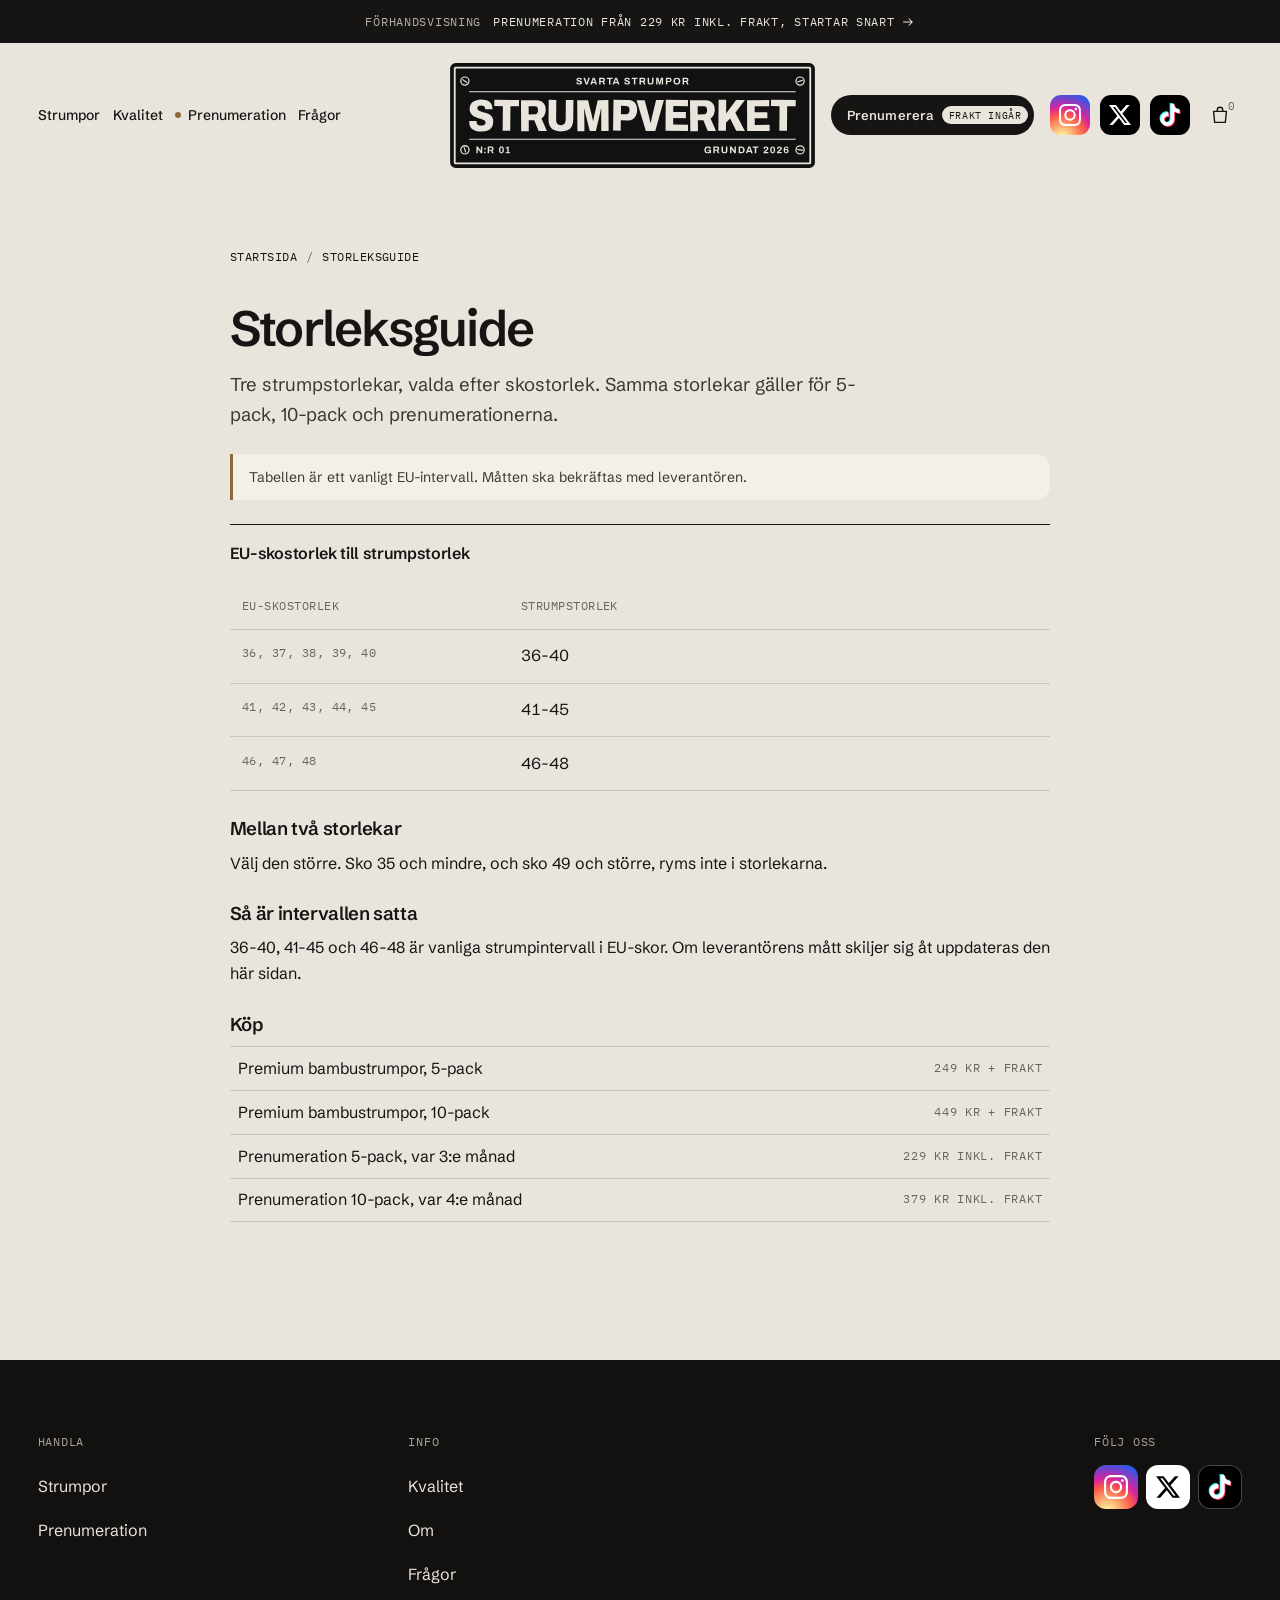
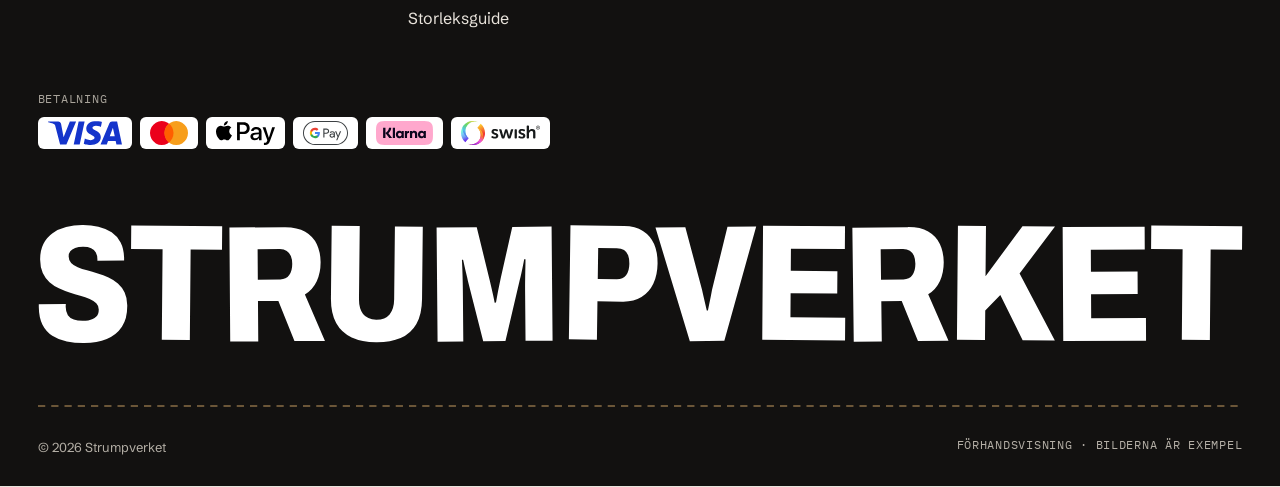
==== storleksguide/index.html @ 46642b48 "Design preview: sten (Varm sten)\n\nVarm sten: varm sandbakgrund med kolgrå sektioner och mässingsde" ====
<!doctype html>
<html lang="sv">
<head>
<meta charset="utf-8">
<meta name="viewport" content="width=device-width, initial-scale=1">
<title>Storleksguide | Strumpverket</title>
<meta name="description" content="Storleksguide för Strumpverkets svarta bambustrumpor i 5-pack och 10-pack. EU-skostorlek till strumpstorlek 36-40, 41-45 och 46-48.">
<meta name="robots" content="noindex, nofollow">
<link rel="canonical" href="https://strumpverket.se/storleksguide/">
<!-- STRUMPVERKET favicons (brand/final/favicon/head-snippet.html), relative paths so they resolve at the site root (strumpverket.se) -->
<link rel="icon" href="../favicon.ico" sizes="48x48">
<link rel="icon" href="../favicon.svg" type="image/svg+xml">
<link rel="icon" href="../favicon-32.png" type="image/png" sizes="32x32">
<link rel="icon" href="../favicon-16.png" type="image/png" sizes="16x16">
<link rel="apple-touch-icon" href="../apple-touch-icon.png" sizes="180x180">
<link rel="manifest" href="../site.webmanifest">
<meta name="theme-color" content="#e9e4dc">
<meta property="og:type" content="website">
<meta property="og:locale" content="sv_SE">
<meta property="og:site_name" content="Strumpverket">
<meta property="og:title" content="Storleksguide | Strumpverket">
<meta property="og:description" content="Storleksguide för Strumpverkets svarta bambustrumpor i 5-pack och 10-pack. EU-skostorlek till strumpstorlek 36-40, 41-45 och 46-48.">
<meta property="og:url" content="https://strumpverket.se/storleksguide/">
<meta property="og:image" content="https://strumpverket.se/assets/og.jpg?v=3">
<meta property="og:image:width" content="1200">
<meta property="og:image:height" content="630">
<meta property="og:image:alt" content="Strumpverkets logotyp, en svart skylt med texten STRUMPVERKET, bredvid rubriken Svarta strumpor. Inget annat.">
<meta name="twitter:card" content="summary_large_image">
<meta name="twitter:title" content="Storleksguide | Strumpverket">
<meta name="twitter:description" content="Storleksguide för Strumpverkets svarta bambustrumpor i 5-pack och 10-pack. EU-skostorlek till strumpstorlek 36-40, 41-45 och 46-48.">
<meta name="twitter:image" content="https://strumpverket.se/assets/og.jpg?v=3">
<meta name="twitter:image:alt" content="Strumpverkets logotyp, en svart skylt med texten STRUMPVERKET, bredvid rubriken Svarta strumpor. Inget annat.">
<link rel="preload" href="../assets/fonts/schibsted-grotesk-var.woff2" as="font" type="font/woff2" crossorigin>

<style> @font-face{font-family: "Schibsted Grotesk";src: url("../assets/fonts/schibsted-grotesk-var.woff2") format("woff2");font-weight: 400 800;font-style: normal;font-display: swap}@font-face{font-family: "Plex Mono";src: url("../assets/fonts/ibm-plex-mono-400.woff2") format("woff2");font-weight: 400;font-style: normal;font-display: swap}@font-face{font-family: "Grotesk Fallback";src: local("Arial"),local("Helvetica"),local("Liberation Sans");size-adjust: 101%;ascent-override: 96%;descent-override: 26%}:root{--paper: #fbfbfa;--paper-2: #f2f1ee;--paper-3: #e9e6e0;--white: #ffffff;--ink: #111111;--ink-2: #3f3c37;--muted: #625e57;--line: #d8d3cb;--bronze: #8c5e36;--bronze-dark: #b8845a;--thread: var(--bronze);--font-sans: "Schibsted Grotesk","Grotesk Fallback",system-ui,sans-serif;--font-mono: "Plex Mono",ui-monospace,"SFMono-Regular",Menlo,monospace;--step--1: 0.75rem;--step-0: 1rem;--step-1: clamp(1.0625rem,1rem + 0.2vw,1.1875rem);--step-2: clamp(1.375rem,1.15rem + 0.6vw,1.625rem);--step-3: clamp(2rem,1.3rem + 2.25vw,3.25rem);--step-4: clamp(2.5rem,1.1rem + 4.3vw,5.25rem);--s-1: 0.25rem;--s-2: 0.5rem;--s-3: 0.75rem;--s-4: 1rem;--s-5: 1.5rem;--s-6: 2rem;--s-7: 3rem;--s-8: 4rem;--s-9: 6rem;--section: clamp(4rem,2rem + 8.3vw,8.75rem);--gutter: clamp(1.25rem,0.6rem + 2.2vw,2.5rem);--max: 86rem;--radius: 14px;--radius-lg: clamp(18px,1rem + 1vw,28px);--shadow-1: 0 1px 2px rgb(17 17 17 / 0.04),0 4px 14px -6px rgb(17 17 17 / 0.08);--shadow-2: 0 2px 4px rgb(17 17 17 / 0.04),0 18px 40px -18px rgb(17 17 17 / 0.22);--ease-out: cubic-bezier(0.22,1,0.36,1);--ease-in-out: cubic-bezier(0.65,0,0.35,1);--header-h: 4rem;--masthead-h: 9rem;color-scheme: light}@media (min-width: 64rem){:root{--s-6: 1.75rem;--s-7: 2.5rem;--s-8: 3.25rem;--s-9: 4.75rem}}*,*::before,*::after{box-sizing: border-box}html{-webkit-text-size-adjust: 100%;text-size-adjust: 100%;scroll-padding-top: calc(var(--header-h) + 1rem)}@media (prefers-reduced-motion: no-preference){html{scroll-behavior: smooth}}body{margin: 0;background: var(--paper);color: var(--ink);font-family: var(--font-sans);font-size: var(--step-0);line-height: 1.6;font-weight: 400;-webkit-font-smoothing: antialiased;font-kerning: normal}img,video,svg{display: block;max-width: 100%}[hidden]{display: none !important}img,video{height: auto}button,input{font: inherit;color: inherit}a{color: inherit}h1,h2,h3{margin: 0;font-weight: 600;line-height: 1.04;letter-spacing: -0.035em;text-wrap: balance}p{margin: 0;text-wrap: pretty}ul,ol{margin: 0;padding: 0;list-style: none}:focus-visible{outline: 2px solid var(--ink);outline-offset: 3px;border-radius: 2px}.skip-link{position: absolute;left: var(--gutter);top: -100px;z-index: 100;background: var(--ink);color: var(--paper);padding: var(--s-3) var(--s-4);text-decoration: none}.skip-link:focus{top: var(--s-3)}.visually-hidden{position: absolute !important;width: 1px;height: 1px;overflow: hidden;clip-path: inset(50%);white-space: nowrap}.wrap{width: 100%;max-width: var(--max);margin-inline: auto;padding-inline: var(--gutter)}.label{font-family: var(--font-mono);font-size: var(--step--1);letter-spacing: 0.06em;text-transform: uppercase;color: var(--muted);line-height: 1.4}.site-header{position: sticky;top: 0;z-index: 20;background: color-mix(in srgb,var(--paper) 88%,transparent);backdrop-filter: saturate(1.2) blur(10px);-webkit-backdrop-filter: saturate(1.2) blur(10px);border-bottom: 1px solid transparent;transition: border-color 0.3s}.site-header.is-scrolled{border-bottom-color: var(--line)}.site-header>.wrap{height: var(--header-h);display: grid;grid-template-columns: 1fr auto 1fr;align-items: center;gap: var(--s-4)}.nav{display: none}.nav ul{display: flex;flex-wrap: wrap;gap: clamp(0.65rem,-0.8rem + 2vw,var(--s-6))}.nav a{text-decoration: none;font-size: 0.9375rem;white-space: nowrap}@media (min-width: 52rem) and (max-width: 71.99rem){.nav a{font-size: 0.875rem}.nav ul{gap: 0.7rem}}@media (min-width: 52rem) and (max-width: 59.99rem){.nav ul{gap: 0.5rem}.nav a{font-size: 0.8125rem}}.header-left{display: flex;align-items: center}.header-right{display: flex;justify-content: flex-end;align-items: center;gap: var(--s-2)}@media (min-width: 52rem){.nav{display: block}.icon-btn.menu-toggle{display: none}}.u-link{position: relative;text-decoration: none;padding-bottom: 2px}.u-link::after{content: "";position: absolute;left: 0;right: 0;bottom: 0;height: 1px;background: currentColor;transform: scaleX(0);transform-origin: right center;transition: transform 0.45s var(--ease-out)}.u-link:hover::after,.u-link:focus-visible::after{transform: scaleX(1);transform-origin: left center}.u-link.hit{display: inline-flex;align-items: center;min-height: 44px;padding-bottom: 0}.u-link.hit::after{bottom: auto;top: calc(50% + 0.62em)}.u-link.hit-slop::before{content: "";position: absolute;left: -0.2em;right: -0.2em;top: 50%;height: 44px;transform: translateY(-50%)}.wordmark{display: block;position: relative;text-decoration: none;color: var(--ink);padding: 8px;margin: -8px}.wordmark img{display: block;max-width: none;height: auto}.wordmark .wordmark__plate{display: none;width: clamp(330px,250px + 9vw,380px)}.wordmark__plain{width: 196px}@media (min-width: 40rem){.wordmark__plain{width: 224px}}@media (min-width: 64rem){.site-header{top: calc(var(--header-h) - var(--masthead-h))}.site-header>.wrap{position: relative;height: var(--masthead-h)}.wordmark{position: static}.wordmark .wordmark__plate{display: block;transition: opacity 0.35s var(--ease-out)}.wordmark__plain{position: absolute;inset-inline: 0;bottom: calc((var(--header-h) - 22px) / 2);margin-inline: auto;opacity: 0;visibility: hidden;translate: 0 6px;transition: opacity 0.35s var(--ease-out),translate 0.5s var(--ease-out),visibility 0s linear 0.35s}.header-left,.header-right{transition: translate 0.5s var(--ease-out)}.site-header.is-scrolled .wordmark__plate{opacity: 0}.site-header.is-scrolled .wordmark__plain{opacity: 1;visibility: visible;translate: 0 0;transition-delay: 0s}.site-header.is-scrolled :is(.header-left,.header-right){translate: 0 calc((var(--masthead-h) - var(--header-h)) / 2)}}@media (prefers-reduced-motion: no-preference){.js .wordmark :is(.wordmark__plate,.wordmark__plain){animation: plate-in 1.1s var(--ease-out) 0.15s backwards}.wordmark .wordmark__plate{transition: opacity 0.35s var(--ease-out),translate 0.45s var(--ease-out)}.wordmark:is(:hover,:focus-visible) .wordmark__plate,.site-header.is-scrolled .wordmark:is(:hover,:focus-visible) .wordmark__plain{translate: 0 -2px}}@media (prefers-reduced-motion: reduce){.wordmark img,.header-left,.header-right{translate: none !important}}@keyframes letter-up{to{transform: translateY(0)}}@keyframes draw{to{stroke-dashoffset: 0}}@keyframes plate-in{from{clip-path: inset(0 100% 0 0)}to{clip-path: inset(0 0 0 0)}}.icon-btn{position: relative;display: inline-grid;place-items: center;width: 44px;height: 44px;border: 0;background: transparent;border-radius: 50%;cursor: pointer;transition: background-color 0.25s}.icon-btn:hover{background: var(--paper-2)}.icon-btn svg{width: 22px;height: 22px}.cart-count{position: absolute;top: 4px;right: 2px;min-width: 18px;height: 18px;padding: 0 5px;border-radius: 9px;background: var(--ink);color: var(--paper);font-family: var(--font-mono);font-size: 0.6875rem;line-height: 18px;text-align: center}.cart-count[data-count="0"]{background: transparent;color: var(--muted)}.cart-count.is-bumping{animation: bump 0.5s var(--ease-out)}@keyframes bump{0%{scale: 1}35%{scale: 1.45}100%{scale: 1}}@media (prefers-reduced-motion: reduce){.cart-count.is-bumping{animation: none}}.mobile-nav{display: none;border-top: 1px solid var(--line)}.mobile-nav.is-open{display: block}.mobile-nav ul{display: grid;padding-block: var(--s-3) var(--s-5)}.mobile-nav a{display: block;padding: var(--s-3) 0;font-size: var(--step-2);font-weight: 600;letter-spacing: -0.03em;text-decoration: none}@media (min-width: 52rem){.mobile-nav,.mobile-nav.is-open{display: none}}.btn{--btn-bg: var(--ink);--btn-fg: var(--paper);--btn-fill: var(--paper);--btn-fill-fg: var(--ink);position: relative;isolation: isolate;overflow: hidden;display: inline-flex;align-items: center;justify-content: center;gap: 0.75em;min-height: 52px;padding: 0 1.6em;border: 1px solid var(--ink);border-radius: 999px;background: var(--btn-bg);color: var(--btn-fg);font-size: 0.9375rem;font-weight: 500;letter-spacing: 0.01em;text-decoration: none;cursor: pointer;transition: color 0.45s var(--ease-out),translate 0.4s var(--ease-out),scale 0.25s var(--ease-out),box-shadow 0.45s var(--ease-out)}.btn:hover{box-shadow: 0 10px 24px -14px rgb(17 17 17 / 0.45)}.btn:active{scale: 0.97;transition-duration: 0.45s,0.4s,0.1s,0.45s}.btn::before{content: "";position: absolute;inset: 0;z-index: -1;background: var(--btn-fill);transform: scaleX(0);transform-origin: right center;transition: transform 0.55s var(--ease-out)}.btn:hover,.btn:focus-visible{color: var(--btn-fill-fg)}.btn:hover::before,.btn:focus-visible::before{transform: scaleX(1);transform-origin: left center}.btn__arrow{width: 1.1em;height: 1.1em;transition: transform 0.45s var(--ease-out)}.btn:hover .btn__arrow,.btn:focus-visible .btn__arrow{transform: translateX(4px)}.btn--ghost{--btn-bg: transparent;--btn-fg: var(--ink);--btn-fill: var(--ink);--btn-fill-fg: var(--paper)}.btn--block{width: 100%}@media (prefers-reduced-motion: reduce){.btn,.btn::before,.btn__arrow{transition-duration: 0.01s}.btn:active{scale: 1}}.add-btn{--btn-bg: transparent;--btn-fg: var(--ink);--btn-fill: var(--ink);--btn-fill-fg: var(--paper);width: 100%;min-height: 48px}.add-btn::before{transform: scaleY(0);transform-origin: bottom}.add-btn:hover::before,.add-btn:focus-visible::before{transform: scaleY(1);transform-origin: bottom}.add-btn__label,.add-btn__done{display: inline-flex;align-items: center;gap: 0.6em;transition: translate 0.45s var(--ease-out),opacity 0.3s}.add-btn__done{position: absolute;inset: 0;justify-content: center;translate: 0 110%;opacity: 0}.add-btn.is-added{color: var(--paper)}.add-btn.is-added::before{transform: scaleY(1)}.add-btn.is-added .add-btn__label{translate: 0 -110%;opacity: 0}.add-btn.is-added .add-btn__done{translate: 0 0;opacity: 1}.add-btn__done path{stroke-dasharray: 24;stroke-dashoffset: 24}.add-btn.is-added .add-btn__done path{animation: draw 0.5s var(--ease-out) 0.15s forwards}@media (prefers-reduced-motion: reduce){.add-btn__label,.add-btn__done{transition: none}.add-btn.is-added .add-btn__done path{animation: none;stroke-dashoffset: 0}}.hero{padding-top: clamp(2.5rem,1rem + 6vw,6rem)}.hero__top{display: grid;gap: var(--s-6);align-items: end}.hero h1{font-size: var(--step-4);font-weight: 600;letter-spacing: -0.05em;line-height: 0.95}.hero h1 .line{display: block;overflow: hidden;padding-bottom: 0.06em}.hero h1 .line>span{display: inline-block}.hero__head{display: grid;gap: var(--s-5)}.hero__aside{display: grid;gap: var(--s-5);max-width: 31rem}.hero__lede{font-size: var(--step-1);color: var(--ink-2);line-height: 1.5}.hero__promise{padding-top: var(--s-4);border-top: 1px solid var(--line);color: var(--ink-2);font-size: 0.9375rem}.hero__promise strong{color: var(--ink);font-weight: 600}.hero__spec{display: grid;grid-template-columns: repeat(3,minmax(0,1fr));gap: var(--s-4);margin: clamp(2.5rem,1.5rem + 3vw,4rem) 0 0;padding-top: var(--s-4);border-top: 1px solid var(--ink)}.hero__spec div{display: flex;flex-direction: column-reverse;justify-content: flex-end;gap: var(--s-1)}.hero__spec dt{font-family: var(--font-mono);font-size: 0.75rem;letter-spacing: 0.06em;text-transform: uppercase;color: var(--muted);line-height: 1.4}.hero__spec dd{margin: 0;font-size: var(--step-2);font-weight: 600;letter-spacing: -0.03em;line-height: 1.1;font-variant-numeric: tabular-nums}.hero__cta{display: flex;flex-wrap: wrap;align-items: center;gap: var(--s-5)}.hero__media{margin: clamp(1.5rem,1rem + 2vw,2.5rem) 0 0}.hero__frame{position: relative;overflow: hidden;background: var(--paper-3);aspect-ratio: 4 / 5;border-radius: 2px}.hero__frame video,.hero__frame picture,.hero__frame img{position: absolute;inset: 0;width: 100%;height: 100%;object-fit: cover;object-position: 62% 50%}.hero__frame video{opacity: 0;transition: opacity 0.8s}.hero__frame video.is-playing{opacity: 1}.media-toggle{position: absolute;right: var(--s-4);bottom: var(--s-4);z-index: 2;display: inline-flex;align-items: center;gap: 0.5em;min-height: 44px;padding: 0 0.95em;border: 0;border-radius: 999px;cursor: pointer;background: color-mix(in srgb,var(--paper) 86%,transparent);color: var(--ink);font-family: var(--font-mono);font-size: 0.75rem;letter-spacing: 0.06em;text-transform: uppercase;backdrop-filter: blur(6px);-webkit-backdrop-filter: blur(6px)}.media-toggle svg{width: 12px;height: 12px}.media-toggle[hidden]{display: none}.hero__caption{display: flex;flex-wrap: wrap;justify-content: space-between;gap: var(--s-4);padding-top: var(--s-3)}@media (min-width: 40rem){.hero__frame{aspect-ratio: 16 / 9}}@media (min-width: 60rem){.hero__top{grid-template-columns: 1.45fr 1fr;gap: var(--s-8)}.hero__aside{padding-bottom: 0.6rem}}@media (prefers-reduced-motion: no-preference){.js .hero h1 .line>span{transform: translateY(105%);animation: letter-up 1.1s var(--ease-out) forwards}.js .hero h1 .line:nth-child(2)>span{animation-delay: 0.12s}.js .hero__eyebrow{opacity: 0;animation: fade-up 0.9s var(--ease-out) 0.1s forwards}.js .hero__spec{opacity: 0;animation: fade-up 1s var(--ease-out) 0.5s forwards}.js .hero__aside{opacity: 0;animation: fade-up 1s var(--ease-out) 0.35s forwards}}@keyframes fade-up{from{opacity: 0;transform: translateY(16px)}to{opacity: 1;transform: none}}.section{padding-block: var(--section)}.section-head{display: grid;gap: var(--s-5);margin-bottom: clamp(3rem,1.75rem + 3.5vw,5.5rem)}.section-head .label{margin-bottom: var(--s-3)}.section-head h2{font-size: var(--step-3)}.section-head>p{color: var(--ink-2);max-width: 34rem;font-size: var(--step-1);line-height: 1.5}@media (min-width: 60rem){.section-head{grid-template-columns: 1fr 1fr;align-items: end;gap: var(--s-8)}}.stitch-divider{width: 100%;height: 6px;color: var(--thread)}.stitch-divider line{stroke: currentColor;stroke-width: 1.5;stroke-dasharray: 6 5}@media (prefers-reduced-motion: no-preference){.js .stitch-divider line{clip-path: inset(0 100% 0 0);transition: clip-path 1.6s var(--ease-in-out)}.js .stitch-divider.is-in line{clip-path: inset(0 0 0 0)}}.products{display: grid;gap: var(--s-6) var(--s-3);grid-template-columns: repeat(2,minmax(0,1fr));align-items: stretch}@media (min-width: 60rem){.products{gap: var(--s-7) var(--s-5)}}@media (min-width: 72rem){.products{grid-template-columns: repeat(4,minmax(0,1fr))}}.product-card{display: flex;flex-direction: column;gap: var(--s-3);min-width: 0;height: 100%}.product{display: flex;flex-direction: column;flex: 1;min-width: 0}.product__media-link{display: block;color: inherit;text-decoration: none}.product__media-link:focus-visible{outline-offset: 2px}.product__media{position: relative;overflow: hidden;background: #eeebe6;aspect-ratio: 3 / 4}.product__media img{width: 100%;height: 100%;object-fit: cover;transition: scale 1.2s var(--ease-out)}.product-card:hover .product__media img,.product-card:focus-within .product__media img{scale: 1.035}@media (prefers-reduced-motion: reduce){.product-card:hover .product__media img,.product-card:focus-within .product__media img{scale: 1}}@media (max-width: 39.99rem){.product__media{aspect-ratio: 1 / 1}.product__row{flex-direction: column;align-items: flex-start;gap: 0.15rem}.product__name{font-size: 1.125rem}.product__price{align-items: flex-start;text-align: left;font-size: 1rem}.product__desc{font-size: 0.875rem;line-height: 1.45}.product__meta{flex-wrap: wrap}.product-card .add-btn{font-size: 0.8125rem;padding-inline: 0.4em}.product-card .sizes__opts{gap: 0.35rem}.product-card .chip{flex: 1 1 2.5rem}.product-card .chip span{width: 100%;min-width: 0;padding-inline: 0.2em;font-size: 0.75rem}}.product__tag{position: absolute;left: var(--s-3);top: var(--s-3);font-family: var(--font-mono);font-size: 0.6875rem;letter-spacing: 0.06em;text-transform: uppercase;background: var(--paper);color: var(--ink);padding: 0.3em 0.6em}.product__placard{display: flex;flex-direction: column;gap: var(--s-2);flex: 1;padding-top: var(--s-1);border-top: 1px solid var(--ink)}.product__placard .add-btn{margin-top: auto}.product__row{display: flex;justify-content: space-between;align-items: flex-start;gap: var(--s-3);padding-top: var(--s-3)}.product__name{flex: 1;min-width: 0;font-size: var(--step-1);font-weight: 600;letter-spacing: -0.02em;line-height: 1.2}.product__price{flex: none;display: flex;flex-direction: column;align-items: flex-end;gap: 0.1rem;font-size: var(--step-1);font-weight: 500;font-variant-numeric: tabular-nums;line-height: 1.15;text-align: right}.price-was{color: var(--muted);font-weight: 400;font-size: 0.8125rem;text-decoration: line-through;letter-spacing: 0}.price-now{font-weight: 500}.save-line{display: flex;flex-wrap: wrap}.save-badge{display: inline-block;padding: 0.28em 0.6em 0.22em;border-radius: 999px;background: var(--ink);color: var(--paper);font-family: var(--font-mono);font-size: 0.6875rem;font-weight: 400;letter-spacing: 0.05em;text-transform: uppercase;line-height: 1.3;white-space: nowrap}.size-extra{display: flex}.callout{padding: var(--s-3) var(--s-4);background: var(--paper-2);border-left: 3px solid var(--bronze);color: var(--ink-2);font-size: 0.9375rem}.section-head + .callout{margin-top: calc(-1 * clamp(1.25rem,0.8rem + 1.5vw,2.5rem));margin-bottom: clamp(1.75rem,1rem + 2vw,2.75rem);max-width: 42rem}.product__desc{color: var(--ink-2);font-size: 0.9375rem}.product__meta{display: flex;justify-content: space-between;gap: var(--s-3)}.sizes{border: 0;padding: 0;margin: var(--s-2) 0 var(--s-1);min-width: 0}.sizes legend{padding: 0;margin-bottom: var(--s-2)}.sizes__opts{display: flex;flex-wrap: wrap;gap: var(--s-2)}.chip{position: relative}.chip input{position: absolute;opacity: 0;inset: 0;margin: 0;cursor: pointer}.chip span{display: inline-grid;place-items: center;min-width: 4.25rem;min-height: 44px;padding: 0 0.8em;border: 1px solid var(--line);border-radius: 999px;font-size: 0.875rem;font-variant-numeric: tabular-nums;transition: border-color 0.2s,background-color 0.2s,color 0.2s}.chip input:hover + span{border-color: var(--ink)}.chip input:checked + span{background: var(--ink);border-color: var(--ink);color: var(--paper)}.chip input:focus-visible + span{outline: 2px solid var(--ink);outline-offset: 2px}.why{display: grid;gap: var(--s-8)}.why__statement{font-size: var(--step-3);font-weight: 600;letter-spacing: -0.04em;line-height: 1.05;max-width: 22ch;text-wrap: balance}.why__grid{display: grid;gap: var(--s-7)}.why__media figure{margin: 0}.why__media .frame{overflow: hidden;background: var(--paper-3);aspect-ratio: 4 / 3}.why__media img{width: 100%;height: 100%;object-fit: cover}.why__media figcaption{padding-top: var(--s-3)}.points{display: grid;gap: 0;counter-reset: pt}.points li{display: grid;grid-template-columns: 3.5rem 1fr;gap: var(--s-4);padding: var(--s-5) 0;border-top: 1px solid var(--line)}.points li:last-child{border-bottom: 1px solid var(--line)}.points h3{font-size: var(--step-1);letter-spacing: -0.02em;margin-bottom: var(--s-2);line-height: 1.25}.points p{color: var(--ink-2)}.why__note{margin-top: var(--s-5);color: var(--muted);font-size: 0.875rem}@media (min-width: 60rem){.why__grid{grid-template-columns: 1.1fr 1fr;gap: var(--s-9);align-items: start}.why__media{position: sticky;top: calc(var(--header-h) + 2rem)}}.box{background: var(--paper-2)}.box__grid{display: grid;gap: var(--s-7);align-items: center}.box__media{overflow: hidden;background: #eeebe6;aspect-ratio: 3 / 4;max-width: 34rem}.box__media img{width: 100%;height: 100%;object-fit: cover}.box__body{display: grid;gap: var(--s-5);max-width: 34rem}.box__body h2{font-size: var(--step-3)}.box__body>p{color: var(--ink-2);font-size: var(--step-1);line-height: 1.5}.box__list li{display: flex;gap: var(--s-3);padding: var(--s-3) 0;border-top: 1px solid var(--line)}.box__list li::before{content: "";flex: none;width: 14px;margin-top: 0.75em;border-top: 1.5px dashed var(--thread)}.box__price{display: flex;align-items: center;gap: var(--s-3);flex-wrap: wrap}.box__price strong{font-size: var(--step-2);font-weight: 600;letter-spacing: -0.03em}@media (min-width: 60rem){.box__grid{grid-template-columns: 1fr 1fr;gap: var(--s-9)}}.products--duo{grid-template-columns: minmax(0,1fr);gap: var(--s-7)}@media (min-width: 40rem){.products--duo{grid-template-columns: repeat(2,minmax(0,1fr));gap: var(--s-7) var(--s-5)}}@media (min-width: 72rem){.products--duo{grid-template-columns: repeat(2,minmax(0,1fr));gap: var(--s-7) var(--s-7)}}.products--duo .product__media{aspect-ratio: 4 / 3}.products--duo .product__media img{object-position: 50% 55%}.products--duo .product__name{font-size: var(--step-2)}.products--duo .product__price .price-now{font-size: var(--step-2);font-weight: 600;letter-spacing: -0.03em}@media (max-width: 39.99rem){.products--duo .product__media{aspect-ratio: 4 / 3}.products--duo .product__row{flex-direction: row;align-items: flex-start}.products--duo .product__price{align-items: flex-end;text-align: right}.products--duo .product-card .add-btn{font-size: 0.9375rem}.products--duo .product-card .chip{flex: 1 1 4rem}.products--duo .product-card .chip span{font-size: 0.875rem}}.price-unit{font-family: var(--font-mono);font-size: 0.75rem;font-weight: 400;letter-spacing: 0.04em;color: var(--muted);text-transform: uppercase}.save-line{align-items: center;gap: 0.35rem 0.6rem}.save-note{font-size: 0.875rem;color: var(--ink-2)}.ship-line{font-size: 0.9375rem;color: var(--ink-2)}.ship-line strong{color: var(--ink);font-weight: 600}.subs{display: grid;gap: var(--s-5)}@media (min-width: 48rem){.subs{grid-template-columns: repeat(2,minmax(0,1fr))}}.sub-card{display: flex}.sub{display: flex;flex-direction: column;gap: var(--s-4);flex: 1;padding: clamp(1.25rem,0.8rem + 2vw,2.25rem);background: var(--paper);border: 1px solid var(--line);border-top: 2px solid var(--ink)}.sub__name{font-size: var(--step-3)}.sub__name span{display: block;margin-top: 0.15em;font-size: var(--step-1);font-weight: 500;letter-spacing: -0.02em;color: var(--ink-2)}.sub__price{display: flex;flex-wrap: wrap;align-items: baseline;gap: var(--s-3)}.sub__price strong{font-size: var(--step-2);font-weight: 600;letter-spacing: -0.03em;font-variant-numeric: tabular-nums}.sub .add-btn{margin-top: auto}.sub .sizes{margin: 0}.faq{max-width: 56rem}.faq details{border-top: 1px solid var(--line)}.faq details:last-child{border-bottom: 1px solid var(--line)}.faq summary{display: flex;justify-content: space-between;align-items: center;gap: var(--s-4);padding: var(--s-5) 0;cursor: pointer;list-style: none;font-size: var(--step-1);font-weight: 500;letter-spacing: -0.015em}.faq summary::-webkit-details-marker{display: none}.faq summary .plus{position: relative;flex: none;width: 16px;height: 16px}.faq summary .plus::before,.faq summary .plus::after{content: "";position: absolute;left: 0;top: 50%;width: 100%;height: 1.5px;background: currentColor;transition: transform 0.4s var(--ease-out)}.faq summary .plus::after{transform: rotate(90deg)}.faq details[open] summary .plus::after{transform: rotate(0deg)}.faq .answer{padding: 0 0 var(--s-6);max-width: 44rem;color: var(--ink-2)}.faq details::details-content{block-size: 0;overflow-y: clip;transition: block-size 0.45s var(--ease-out),content-visibility 0.45s allow-discrete}.faq details[open]::details-content{block-size: auto}@supports (interpolate-size: allow-keywords){:root{interpolate-size: allow-keywords}}@media (prefers-reduced-motion: reduce){.faq details::details-content{transition: none}}.news{border-top: 1px solid var(--line)}.news__grid{display: grid;gap: var(--s-6)}.news h2{font-size: var(--step-3)}.news__form{display: grid;gap: var(--s-3);max-width: 34rem}.news__field{display: flex;flex-direction: column;gap: var(--s-3)}.news__field input{min-height: 52px;padding: 0 1.2em;border: 1px solid var(--ink);border-radius: 999px;background: transparent}.news__field input::placeholder{color: var(--muted);opacity: 1}.news__note{font-size: 0.875rem;color: var(--muted)}.news__status{min-height: 1.5em;font-size: 0.9375rem}@media (min-width: 40rem){.news__field{flex-direction: row}.news__field input{flex: 1}}@media (min-width: 60rem){.news__grid{grid-template-columns: 1fr 1fr;align-items: end;gap: var(--s-9)}}.site-footer{padding-top: var(--s-9);padding-bottom: var(--s-6);background: var(--ink);color: var(--paper)}.site-footer a{color: var(--paper)}.site-footer :focus-visible,.moment :focus-visible{outline-color: var(--paper)}.footer-cols{display: grid;gap: var(--s-7);grid-template-columns: repeat(2,1fr)}.footer-cols h2{font-family: var(--font-mono);font-size: var(--step--1);font-weight: 400;letter-spacing: 0.06em;text-transform: uppercase;color: #a9a49b;margin-bottom: var(--s-4)}.footer-cols ul{display: grid;gap: 0}.footer-cols a.hit{width: max-content;max-width: 100%}.footer-cols a{text-decoration: none}.footer-cols .socials{display: flex;flex-wrap: wrap;gap: var(--s-2)}.socials a{display: inline-grid;place-items: center;width: 44px;height: 44px;border-radius: 50%;border: 1px solid #45423d;transition: background-color 0.3s,color 0.3s,border-color 0.3s,translate 0.3s var(--ease-out)}.socials a:hover,.socials a:focus-visible{background: var(--paper);color: var(--ink);border-color: var(--paper);translate: 0 -2px}@media (prefers-reduced-motion: reduce){.socials a:hover,.socials a:focus-visible{translate: none}}.socials svg{width: 18px;height: 18px;fill: currentColor}.socials-col{grid-column: 1 / -1}.header-socials{display: none;align-items: center;gap: 2px;margin: 0;padding: 0;list-style: none}.header-socials a{display: inline-grid;place-items: center;width: 44px;height: 44px;border-radius: 50%;color: var(--ink);border: 1px solid transparent;transition: background-color 0.3s,border-color 0.3s,translate 0.3s var(--ease-out)}.header-socials a:hover,.header-socials a:focus-visible{background: var(--paper-2);border-color: var(--line);translate: 0 -2px}@media (prefers-reduced-motion: reduce){.header-socials a:hover,.header-socials a:focus-visible{translate: none}}.header-socials svg{width: 18px;height: 18px;fill: currentColor}@media (min-width: 64rem){.header-socials{display: flex}}.socials--light a{color: var(--ink);border-color: var(--line)}.socials--light a:hover,.socials--light a:focus-visible{background: var(--ink);color: var(--paper);border-color: var(--ink)}.mobile-socials{display: grid;gap: var(--s-3);padding-bottom: var(--s-5);border-top: 1px solid var(--line);padding-top: var(--s-4)}.mobile-socials .label{margin: 0}.pay-block{margin-top: var(--s-8)}.pay-block h2{font-family: var(--font-mono);font-size: var(--step--1);font-weight: 400;letter-spacing: 0.06em;text-transform: uppercase;color: #a9a49b;margin: 0 0 var(--s-3)}.pay-row{display: flex;flex-wrap: wrap;align-items: center;gap: 8px}.pay-badge{display: inline-flex;align-items: center;justify-content: center;box-sizing: border-box;height: 32px;padding: 4px 10px;background: #fff;border-radius: 6px}.pay-badge img{display: block;height: 24px;width: auto;max-width: none}.pay-badge--mark{padding: 0;background: transparent}.pay-badge--mark img{height: 32px}.footer-mark{margin-top: var(--s-9);container-type: inline-size}.footer-mark .mark{width: 100%;height: auto}.footer-mark .stitch-divider{margin-top: 5cqi;color: var(--bronze-dark)}.footer-base{display: flex;flex-wrap: wrap;justify-content: space-between;gap: var(--s-3);margin-top: var(--s-6);font-size: 0.8125rem;color: #b5b0a7}.footer-base .label{color: #b5b0a7}@media (min-width: 52rem){.footer-cols{grid-template-columns: 1fr 1fr 1.4fr}.socials-col{grid-column: auto;justify-self: end}}.cart{margin: 0 0 0 auto;padding: 0;border: 0;width: min(28rem,100vw);max-width: 100vw;height: 100dvh;max-height: 100dvh;background: var(--paper);color: var(--ink);transition: translate 0.5s var(--ease-out),display 0.5s allow-discrete,overlay 0.5s allow-discrete;translate: 100% 0}.cart[open]{translate: 0 0}@starting-style{.cart[open]{translate: 100% 0}}.cart::backdrop{background: rgb(18 18 17 / 0);transition: background-color 0.5s,display 0.5s allow-discrete,overlay 0.5s allow-discrete}.cart[open]::backdrop{background: rgb(18 18 17 / 0.35)}@starting-style{.cart[open]::backdrop{background: rgb(18 18 17 / 0)}}@media (prefers-reduced-motion: reduce){.cart,.cart::backdrop{transition: none}}.cart__inner{display: grid;grid-template-rows: auto 1fr auto;height: 100%}.cart__head{display: flex;justify-content: space-between;align-items: center;padding: var(--s-4) var(--gutter);border-bottom: 1px solid var(--line)}.cart__head h2{font-size: var(--step-1);letter-spacing: -0.02em}.cart__items{overflow-y: auto;padding: 0 var(--gutter)}.cart__empty{padding: var(--s-7) 0;color: var(--ink-2)}.cart-item{display: grid;grid-template-columns: 4.5rem 1fr auto;gap: var(--s-4);padding: var(--s-5) 0;border-bottom: 1px solid var(--line);align-items: start}.cart-item img{width: 4.5rem;height: 6rem;object-fit: cover;background: #eeebe6}.cart-item__name{font-weight: 600;line-height: 1.3}.cart-item__price{font-variant-numeric: tabular-nums;white-space: nowrap}.qty{display: inline-flex;align-items: center;margin-top: var(--s-3);border: 1px solid var(--line);border-radius: 999px}.qty button{width: 44px;height: 44px;border: 0;background: none;cursor: pointer;border-radius: 50%}.qty button:hover{background: var(--paper-2)}.qty output{min-width: 1.75rem;text-align: center;font-variant-numeric: tabular-nums}.remove{margin-top: var(--s-3);border: 0;background: none;padding: 0;cursor: pointer;color: var(--muted);font-size: 0.875rem}.cart__foot{padding: var(--s-5) var(--gutter) var(--s-6);border-top: 1px solid var(--line);display: grid;gap: var(--s-4)}.cart__lines{margin: 0;display: grid;gap: var(--s-1);font-size: 0.9375rem;color: var(--ink-2)}.cart__lines div{display: flex;justify-content: space-between;gap: var(--s-4)}.cart__lines dt,.cart__lines dd{margin: 0}.cart__lines dd{font-variant-numeric: tabular-nums}.cart__sum{display: flex;justify-content: space-between;font-size: var(--step-1);font-weight: 600}.cart__notice{padding: var(--s-4);background: var(--paper-2);font-size: 0.9375rem}.cart__notice[hidden]{display: none}.toast{position: fixed;left: 50%;bottom: var(--s-5);z-index: 30;translate: -50% 150%;opacity: 0;background: var(--ink);color: var(--paper);padding: 0.85em 1.3em;border-radius: 999px;font-size: 0.9375rem;transition: translate 0.5s var(--ease-out),opacity 0.3s;pointer-events: none;white-space: nowrap}.toast.is-on{translate: -50% 0;opacity: 1}@media (prefers-reduced-motion: reduce){.toast{transition: opacity 0.2s;translate: -50% 0}}@media (prefers-reduced-motion: no-preference){.js [data-reveal]{opacity: 0;transform: translateY(28px);transition: opacity 0.9s var(--ease-out),transform 1.1s var(--ease-out);transition-delay: calc(var(--d,0) * 90ms)}.js [data-reveal].is-in{opacity: 1;transform: none}}.demo-bar{background: var(--ink);color: var(--paper);text-align: center;padding: 0.5rem var(--gutter);font-family: var(--font-mono);font-size: 0.75rem;letter-spacing: 0.06em;text-transform: uppercase}.trust{border-block: 1px solid var(--line);padding-block: var(--s-5);margin-top: var(--s-5)}.trust__list{display: grid;grid-template-columns: 1fr 1fr;gap: var(--s-4) var(--s-5)}.trust__value{font-weight: 500;letter-spacing: -0.02em;line-height: 1.3}.trust__note{margin-top: var(--s-4)}@media (min-width: 60rem){.trust__list{grid-template-columns: repeat(5,minmax(0,1fr))}}@media (max-width: 23rem){.trust__list{grid-template-columns: 1fr}}.moment{background: var(--ink);color: var(--paper);padding-block: clamp(4.5rem,2.5rem + 7vw,8.5rem)}.moment__inner{display: grid;justify-items: center;text-align: center;gap: var(--s-5)}.moment__reveal{display: block;width: min(100%,46rem)}.moment__mark{width: 100%;height: auto}.moment__line{font-size: var(--step-2);font-weight: 500;letter-spacing: -0.03em;line-height: 1.15;max-width: 14ch}.moment .stitch-divider{width: min(10rem,36vw);color: var(--bronze-dark)}@media (prefers-reduced-motion: no-preference){.js .moment__reveal .moment__mark{clip-path: inset(0 100% 0 0)}.js .moment__reveal.is-in .moment__mark{clip-path: inset(0 0 0 0);transition: clip-path 1.25s var(--ease-out)}}.crumbs{display: flex;flex-wrap: wrap;align-items: center;gap: 0.35rem 0.55rem;margin-bottom: var(--s-5);color: var(--muted);font-family: var(--font-mono);font-size: var(--step--1);letter-spacing: 0.04em;text-transform: uppercase}.crumbs a{color: var(--ink)}.crumbs [aria-current="page"]{color: var(--ink)}.guide,.pdp-page{padding-top: clamp(1.5rem,0.5rem + 3vw,3.5rem);padding-bottom: var(--section)}.guide{max-width: 56rem}.guide h1,.pdp h1{font-size: var(--step-3)}.guide .lede,.pdp__lede{color: var(--ink-2);font-size: var(--step-1);margin-top: var(--s-4);max-width: 40rem}.guide h2,.pdp__block h2,.pdp__more h2{font-size: var(--step-1);letter-spacing: -0.02em;margin: var(--s-6) 0 var(--s-3)}.guide .callout{margin-top: var(--s-5)}.table-wrap{margin-top: var(--s-5);border-top: 1px solid var(--ink)}.size-table{width: 100%;border-collapse: collapse;table-layout: fixed}.size-table caption{caption-side: top;text-align: left;padding: var(--s-4) 0;font-weight: 600;letter-spacing: -0.02em}.size-table th,.size-table td{text-align: left;padding: 0.85rem 0.75rem;border-bottom: 1px solid var(--line);vertical-align: top;font-variant-numeric: tabular-nums}.size-table th:first-child,.size-table td:first-child{width: 34%}.size-table th{font-family: var(--font-mono);font-size: 0.75rem;font-weight: 400;letter-spacing: 0.04em;text-transform: uppercase;color: var(--muted)}@media (max-width: 40rem){.size-table th,.size-table td{padding: 0.7rem 0.35rem;font-size: 0.875rem}.size-table th{font-size: 0.6875rem;letter-spacing: 0.03em}}.pdp{display: grid;gap: var(--s-6)}.pdp__label{margin-bottom: var(--s-3)}.pdp__more-text{color: var(--ink-2);margin-top: var(--s-3)}.pdp__price{display: flex;flex-wrap: wrap;align-items: center;gap: var(--s-3);margin-top: var(--s-5)}.pdp__price strong{font-size: var(--step-2);font-weight: 600;letter-spacing: -0.03em}.pdp .callout{margin-top: var(--s-4)}.pdp__form{margin-top: var(--s-5);display: grid;gap: var(--s-3)}.pdp__block p{color: var(--ink-2)}.gallery{display: grid;gap: var(--s-5)}.gallery figure{margin: 0}.gallery img{width: 100%;height: auto;background: #eeebe6}.gallery figcaption{padding-top: var(--s-2)}.related{display: grid}.related a{display: flex;justify-content: space-between;align-items: center;gap: var(--s-4);min-height: 44px;padding-inline: var(--s-2);border-top: 1px solid var(--line);text-decoration: none}.related li:last-child a{border-bottom: 1px solid var(--line)}.related a:hover,.related a:focus-visible{background: var(--paper-2)}@media (min-width: 60rem){.pdp{grid-template-columns: 1.05fr 0.95fr;gap: var(--s-8) var(--s-7);align-items: start}.pdp__info{padding-top: var(--s-2)}}.quality{background: #fff;border-block: 1px solid var(--line)}.mix{margin: 0 0 clamp(3rem,2rem + 3vw,5rem)}.mix__bar{display: flex;gap: 3px;height: 14px}.mix__seg{flex: 0 0 auto;width: calc(var(--w) * 1% - 2px);border-radius: 2px;background: var(--ink);transform-origin: left center}.mix__swatch{flex: none;width: 10px;height: 10px;border-radius: 2px;background: var(--ink)}.mix__seg--2,.mix__swatch--2{background: #6f6a62}.mix__seg--3,.mix__swatch--3{background: var(--bronze)}.mix__legend{display: flex;flex-wrap: wrap;align-items: baseline;gap: var(--s-3) var(--s-6);padding-top: var(--s-4)}.mix__legend ul{display: flex;flex-wrap: wrap;gap: var(--s-2) var(--s-6)}.mix__legend li{display: inline-flex;align-items: center;gap: 0.6em;font-size: 0.9375rem;font-variant-numeric: tabular-nums}.fibers{display: grid;gap: var(--s-7)}.fiber{display: flex;flex-direction: column;gap: var(--s-3);padding-top: var(--s-5);border-top: 2px solid var(--ink)}.fiber__icon{box-sizing: content-box;width: 40px;height: 40px;padding: 16px;margin-bottom: var(--s-3);border-radius: 50%;background: var(--paper);fill: none;stroke: var(--ink);stroke-width: 1.6;stroke-linecap: round;stroke-linejoin: round}.fiber__icon path{stroke-dasharray: 1;stroke-dashoffset: 0}.fiber__pct{font-size: var(--step-3);font-weight: 600;letter-spacing: -0.045em;line-height: 1;font-variant-numeric: tabular-nums}.fiber h3{font-size: var(--step-1);letter-spacing: -0.02em;line-height: 1.25}.fiber>p:not(.fiber__pct){color: var(--ink-2);max-width: 34ch}.fiber__tags{display: flex;flex-wrap: wrap;gap: var(--s-2);margin-top: auto;padding-top: var(--s-3)}.fiber__tags li{padding: 0.35em 0.8em;border: 1px solid var(--line);border-radius: 999px;font-family: var(--font-mono);font-size: 0.75rem;letter-spacing: 0.04em;text-transform: uppercase;color: var(--ink-2)}.quality__close{display: flex;flex-wrap: wrap;justify-content: space-between;align-items: center;gap: var(--s-5);margin-top: clamp(3.5rem,2rem + 4vw,6rem);padding-top: var(--s-6);border-top: 1px solid var(--line)}.quality__line{font-size: var(--step-2);font-weight: 500;letter-spacing: -0.03em;line-height: 1.15}.quality__line span{display: block}@media (min-width: 52rem){.fibers{grid-template-columns: repeat(3,minmax(0,1fr));gap: var(--s-6)}}@media (prefers-reduced-motion: no-preference){.js .mix .mix__seg{transform: scaleX(0);transition: transform 1.3s var(--ease-out)}.js .mix .mix__seg--2{transition-delay: 0.25s}.js .mix .mix__seg--3{transition-delay: 0.45s}.js .mix.is-in .mix__seg{transform: none}.js .fiber .fiber__icon path{stroke-dashoffset: 1;transition: stroke-dashoffset 1.4s var(--ease-in-out);transition-delay: calc(var(--d,0) * 90ms + 0.2s)}.js .fiber.is-in .fiber__icon path{stroke-dashoffset: 0}.fiber__icon{transition: translate 0.5s var(--ease-out)}.fiber:hover .fiber__icon{translate: 0 -3px}}.demo-bar{padding: 0;font-size: 0.75rem}.demo-bar p{display: flex;flex-wrap: wrap;justify-content: center;align-items: center;gap: 0.25rem 0.75rem;padding: 0.35rem var(--gutter)}.demo-bar__tag{color: #b5b0a7}.demo-bar__link{display: inline-flex;align-items: center;gap: 0.5em;min-height: 32px;color: var(--paper);text-decoration: none}.demo-bar__link span{background: linear-gradient(currentColor,currentColor) 0 100% / 0 1px no-repeat;transition: background-size 0.45s var(--ease-out)}.demo-bar__link:hover span,.demo-bar__link:focus-visible span{background-size: 100% 1px}.demo-bar__link svg{width: 14px;height: 14px;transition: translate 0.45s var(--ease-out)}.demo-bar__link:hover svg,.demo-bar__link:focus-visible svg{translate: 3px 0}.demo-bar :focus-visible{outline-color: var(--paper)}.site-header>.wrap{max-width: calc(var(--max) + 10rem)}.site-header{background: color-mix(in srgb,var(--paper) 90%,transparent)}.nav a{font-size: 0.875rem;font-weight: 500}.nav__sub::before{content: "";width: 6px;height: 6px;margin-right: 0.45em;border-radius: 50%;background: var(--bronze)}.sub-cta{display: none;align-items: center;gap: 0.5rem;min-height: 40px;padding: 0 0.4rem 0 1rem;margin-right: var(--s-2);border-radius: 999px;background: var(--ink);color: var(--paper);font-size: 0.8125rem;font-weight: 600;letter-spacing: 0.01em;text-decoration: none;transition: background-color 0.3s,translate 0.4s var(--ease-out),box-shadow 0.4s var(--ease-out)}.sub-cta:hover,.sub-cta:focus-visible{background: #2a2825;translate: 0 -1px;box-shadow: 0 10px 22px -14px rgb(17 17 17 / 0.6)}.sub-cta__tag{display: inline-block;padding: 0.3em 0.65em 0.25em;border-radius: 999px;background: var(--paper);color: var(--ink);font-family: var(--font-mono);font-size: 0.625rem;font-weight: 400;letter-spacing: 0.06em;text-transform: uppercase;line-height: 1.3;white-space: nowrap}@media (min-width: 72rem){.sub-cta{display: inline-flex}}.mobile-nav a.mobile-nav__sub{display: flex;justify-content: space-between;align-items: center;gap: var(--s-3);margin-bottom: var(--s-3);padding: var(--s-3) var(--s-4);border-radius: var(--radius);background: var(--ink);color: var(--paper);font-size: var(--step-1)}@media (prefers-reduced-motion: reduce){.sub-cta:hover,.sub-cta:focus-visible{translate: none}}.btn{min-height: 48px;padding: 0 1.5em;font-size: 0.875rem;font-weight: 600}.btn--light{--btn-bg: var(--paper);--btn-fg: var(--ink);--btn-fill: var(--bronze-dark);--btn-fill-fg: var(--ink);border-color: var(--paper)}.btn--ghost-light{--btn-bg: transparent;--btn-fg: var(--paper);--btn-fill: var(--paper);--btn-fill-fg: var(--ink);border-color: rgb(255 255 255 / 0.45)}.btn--light:focus-visible,.btn--ghost-light:focus-visible{outline-color: var(--paper)}.add-btn{min-height: 46px}.hero{padding-top: clamp(0.75rem,0.25rem + 1.5vw,1.75rem)}.hero__panel{position: relative;isolation: isolate;overflow: hidden;padding: clamp(1.5rem,0.75rem + 3vw,3.5rem);border-radius: var(--radius-lg);border: 1px solid #d9d8d3;background: linear-gradient(160deg,#ececea 0%,#e6e6e3 100%);color: var(--ink);box-shadow: 0 1px 2px rgb(17 17 17 / 0.05),0 24px 48px -28px rgb(17 17 17 / 0.28)}.hero__panel .label{color: #55524c}.hero__top{gap: var(--s-5)}.hero__head{gap: var(--s-4)}.hero__eyebrow{display: flex;flex-wrap: wrap;align-items: center;gap: var(--s-2) var(--s-3)}.hero__seal{display: inline-flex;align-items: center;gap: 0.5em;padding: 0.4em 0.85em 0.35em;border-radius: 999px;background: var(--ink);color: var(--paper);font-family: var(--font-mono);font-size: 0.75rem;letter-spacing: 0.06em;text-transform: uppercase;line-height: 1.3}.hero__seal::before{content: "";width: 7px;height: 7px;border-radius: 50%;background: var(--bronze-dark)}.hero h1{letter-spacing: -0.045em}.hero__lede{color: var(--ink-2);font-size: var(--step-1)}.hero__promise{color: var(--ink-2);border-top-color: #cfcdc7;font-size: 0.875rem}.hero__promise strong{color: var(--ink)}.hero__cta{gap: var(--s-3)}.hero__cta .btn{padding-inline: 1.3em}.hero__cta .btn--ghost{border-color: var(--ink)}.hero__sub-note{font-size: 0.8125rem;color: #55524c}.hero__sub-note strong{color: var(--ink);font-weight: 600}.hero__aside{gap: var(--s-4);max-width: 34rem}.hero__media{margin: clamp(1.5rem,1rem + 2vw,2.5rem) 0 0}.hero__frame{border-radius: var(--radius);background: #f3f3f2;box-shadow: 0 0 0 1px rgb(17 17 17 / 0.06),0 22px 44px -26px rgb(17 17 17 / 0.35)}.hero__frame video,.hero__frame picture,.hero__frame img{object-position: 64% 50%}.media-toggle{background: color-mix(in srgb,var(--paper) 92%,transparent);box-shadow: 0 0 0 1px rgb(17 17 17 / 0.08)}.hero__caption{padding-top: var(--s-3)}.hero__spec{margin-top: var(--s-5);border-top-color: var(--ink)}.hero__spec dt{color: #55524c}.hero__spec dd{font-size: var(--step-2)}@media (min-width: 60rem){.hero__top{grid-template-columns: 1.1fr 1fr;gap: var(--s-7);align-items: center}}.trust{border: 0;padding-block: var(--s-5) 0;margin-top: 0}.trust__list{gap: var(--s-3)}.trust__list li{padding: var(--s-3) var(--s-4);border: 1px solid var(--line);border-radius: var(--radius);background: var(--white)}.trust__value{font-size: 0.9375rem}.section-head{margin-bottom: clamp(2rem,1.25rem + 2.5vw,3.75rem)}.section-head>p{font-size: var(--step-1);max-width: 30rem}.section-head + .callout{margin-top: calc(-1 * clamp(0.75rem,0.5rem + 1vw,1.75rem));margin-bottom: clamp(1.5rem,1rem + 1.5vw,2.25rem)}.callout{border-radius: 0 var(--radius) var(--radius) 0;font-size: 0.875rem}.products--duo .product-card{gap: 0;padding: var(--s-3);border: 1px solid var(--line);border-radius: calc(var(--radius) + 6px);background: var(--white);box-shadow: var(--shadow-1);transition: box-shadow 0.5s var(--ease-out),translate 0.5s var(--ease-out),border-color 0.3s}.products--duo .product-card:hover,.products--duo .product-card:focus-within{box-shadow: var(--shadow-2);border-color: #cbc5bb}@media (prefers-reduced-motion: no-preference){.products--duo .product-card:hover{translate: 0 -3px}}.products--duo .product__media{border-radius: var(--radius)}.product__tag{border-radius: 999px}.products--duo .product__placard{padding: var(--s-2) var(--s-3) var(--s-3);border-top: 0}.products--duo .product__name{font-size: var(--step-2)}.sub-nudge{display: grid;grid-template-columns: auto 1fr auto;align-items: center;gap: var(--s-3);min-height: 48px;margin-top: var(--s-2);padding: var(--s-2) var(--s-3);border-radius: var(--radius);background: var(--paper-2);color: var(--ink);text-decoration: none;font-size: 0.875rem;line-height: 1.35;transition: background-color 0.3s}.sub-nudge:hover,.sub-nudge:focus-visible{background: var(--paper-3)}.sub-nudge__tag{padding: 0.3em 0.65em 0.25em;border-radius: 999px;background: var(--ink);color: var(--paper);font-family: var(--font-mono);font-size: 0.6875rem;letter-spacing: 0.05em;text-transform: uppercase}.sub-nudge__arrow{display: inline-grid}.sub-nudge:hover .btn__arrow,.sub-nudge:focus-visible .btn__arrow{transform: translateX(3px)}.chip span{min-height: 44px;font-size: 0.8125rem}.box{background: transparent;padding-top: 0}.box__panel{display: grid;gap: var(--s-6);padding: clamp(1.5rem,0.75rem + 3vw,3.5rem);border-radius: var(--radius-lg);border: 1px solid var(--line);background: linear-gradient(180deg,var(--white),var(--paper-2));box-shadow: var(--shadow-1)}.box__intro{display: grid;gap: var(--s-4);align-content: start}.box__eyebrow{display: inline-flex;align-items: center;gap: 0.6em}.box__pulse{position: relative;width: 8px;height: 8px;border-radius: 50%;background: var(--bronze)}@media (prefers-reduced-motion: no-preference){.box__pulse::after{content: "";position: absolute;inset: 0;border-radius: 50%;background: var(--bronze);animation: pulse 2.4s var(--ease-out) infinite}}@keyframes pulse{0%{scale: 1;opacity: 0.6}100%{scale: 3;opacity: 0}}.box__intro h2{font-size: var(--step-3)}.box__lede{color: var(--ink-2);font-size: var(--step-1);line-height: 1.5;max-width: 30rem}.box__perks{display: grid;gap: var(--s-3);margin-top: var(--s-2)}.box__perks li{display: grid;grid-template-columns: 28px 1fr;gap: var(--s-3);align-items: start;font-size: 0.9375rem;color: var(--ink-2)}.box__perks strong{color: var(--ink);font-weight: 600}.box__perks svg{width: 28px;height: 28px;padding: 5px;border-radius: 50%;background: var(--ink);color: var(--paper)}.box__note{font-size: 0.8125rem;color: var(--muted);max-width: 30rem}.box__note strong{color: var(--ink-2)}.subs{gap: var(--s-4);align-items: stretch}.sub{gap: var(--s-3);border: 1px solid var(--line);border-top: 1px solid var(--line);border-radius: calc(var(--radius) + 4px);background: var(--white);padding: clamp(1.25rem,0.9rem + 1.2vw,1.75rem)}.sub__top{display: flex;justify-content: space-between;align-items: center;gap: var(--s-3)}.sub__flag{padding: 0.3em 0.7em 0.25em;border-radius: 999px;background: var(--bronze-dark);color: var(--ink);font-family: var(--font-mono);font-size: 0.6875rem;letter-spacing: 0.05em;text-transform: uppercase;white-space: nowrap}.sub__name{font-size: var(--step-2)}.sub__name span{font-size: var(--step-0)}.sub__price strong{font-size: var(--step-3);letter-spacing: -0.045em;line-height: 1}.sub__per{font-size: 0.875rem;color: var(--ink-2)}.sub .box__list li{font-size: 0.875rem}.sub-card--featured .sub{background: var(--ink);color: var(--paper);border-color: var(--ink);box-shadow: var(--shadow-2)}.sub-card--featured .label,.sub-card--featured .sub__per,.sub-card--featured .save-note,.sub-card--featured .sub__name span{color: #cfcac2}.sub-card--featured .box__list li{border-top-color: rgb(255 255 255 / 0.14)}.sub-card--featured .box__list li::before{border-top-color: var(--bronze-dark)}.sub-card--featured .save-badge{background: var(--paper);color: var(--ink)}.sub-card--featured .chip span{border-color: rgb(255 255 255 / 0.3)}.sub-card--featured .chip input:hover + span{border-color: var(--paper)}.sub-card--featured .chip input:checked + span{background: var(--paper);border-color: var(--paper);color: var(--ink)}.sub-card--featured .chip input:focus-visible + span,.sub-card--featured :focus-visible{outline-color: var(--paper)}.sub-card--featured .add-btn{--btn-bg: var(--paper);--btn-fg: var(--ink);--btn-fill: var(--bronze-dark);--btn-fill-fg: var(--ink);border-color: var(--paper)}.sub-card--featured .add-btn.is-added{color: var(--ink)}@media (min-width: 60rem){.box__intro{grid-template-columns: 1fr 1fr;column-gap: var(--s-8);row-gap: var(--s-4)}.box__intro>:is(.box__eyebrow,h2,.box__lede){grid-column: 1}.box__perks{grid-column: 2;grid-row: 1 / span 3;align-self: end;margin-top: 0}.box__note{grid-column: 2}}.quality{background: var(--white)}.fiber{padding: var(--s-5);border: 1px solid var(--line);border-top: 2px solid var(--ink);border-radius: 4px 4px var(--radius) var(--radius);background: var(--paper)}.fiber__icon{background: var(--white);width: 32px;height: 32px;padding: 12px}.mix__bar{height: 10px}.mix__seg{border-radius: 999px}.pdp-sub{display: grid;gap: var(--s-3);margin-top: var(--s-5);padding: var(--s-5);border-radius: calc(var(--radius) + 4px);background: var(--ink);color: var(--paper);box-shadow: var(--shadow-2)}.pdp-sub :focus-visible{outline-color: var(--paper)}.pdp-sub__head{display: flex;flex-wrap: wrap;justify-content: space-between;align-items: center;gap: var(--s-2)}.pdp-sub__label{color: #cfcac2}.pdp-sub .save-badge{background: var(--paper);color: var(--ink)}.pdp-sub__title{font-size: var(--step-1);letter-spacing: -0.02em;margin: 0}.pdp-sub__price{display: flex;flex-wrap: wrap;align-items: baseline;gap: var(--s-2)}.pdp-sub__price strong{font-size: var(--step-2);font-weight: 600;letter-spacing: -0.03em}.pdp-sub__price span,.pdp-sub__text{color: #cfcac2;font-size: 0.875rem}.pdp-sub .btn{--btn-bg: var(--paper);--btn-fg: var(--ink);--btn-fill: var(--bronze-dark);--btn-fill-fg: var(--ink);border-color: var(--paper)}.gallery img{border-radius: var(--radius)}.pdp__price strong{font-size: var(--step-3);letter-spacing: -0.045em}.faq summary{padding: var(--s-4) 0}.news__field input{min-height: 48px;background: var(--white)}.why__media .frame,.box__media{border-radius: var(--radius)}.cart-item img{border-radius: 8px}.socials,.header-socials{gap: 10px}a.soc{display: inline-grid;place-items: center;box-sizing: border-box;width: 44px;height: 44px;border: 0;border-radius: 12px;color: #fff;background: #000;text-decoration: none;transition: translate 0.3s var(--ease-out),box-shadow 0.3s var(--ease-out)}a.soc svg{display: block;width: 24px;height: 24px;fill: currentColor;filter: none}a.soc--tiktok svg{width: 26px;height: 26px}a.soc--instagram{background: radial-gradient(circle at 30% 107%,#fdf497 0%,#fdf497 5%,#fd5949 45%,#d6249f 60%,#285aeb 90%)}.header-socials a.soc{width: 40px;height: 40px;margin: 0;border-radius: 11px}.header-socials a.soc svg{width: 22px;height: 22px}.header-socials a.soc--tiktok svg{width: 24px;height: 24px}.site-footer a.soc--x{color: #000;background: #fff}.site-footer a.soc--tiktok{box-shadow: inset 0 0 0 1px #4a4740}a.soc:hover,a.soc:focus-visible{translate: 0 -2px;box-shadow: 0 8px 18px -10px rgb(17 17 17 / 0.6)}.site-footer a.soc:hover,.site-footer a.soc:focus-visible{box-shadow: 0 0 0 1px #4a4740,0 8px 18px -8px rgb(0 0 0 / 0.9)}.socials a.soc:hover,.socials a.soc:focus-visible,.header-socials a.soc:hover,.header-socials a.soc:focus-visible{color: #fff;background-color: #000;border-color: transparent}.socials a.soc--instagram:hover,.socials a.soc--instagram:focus-visible,.header-socials a.soc--instagram:hover,.header-socials a.soc--instagram:focus-visible{background: radial-gradient(circle at 30% 107%,#fdf497 0%,#fdf497 5%,#fd5949 45%,#d6249f 60%,#285aeb 90%)}.site-footer .socials a.soc--x:hover,.site-footer .socials a.soc--x:focus-visible{color: #000;background: #fff}a.soc:focus-visible{outline: 2px solid var(--ink);outline-offset: 3px}.site-footer a.soc:focus-visible{outline-color: var(--paper)}@media (prefers-reduced-motion: reduce){a.soc:hover,a.soc:focus-visible{translate: none}}@media (max-width: 59.99rem){.trust__list li:last-child:nth-child(odd){grid-column: 1 / -1}}.mobile-socials .socials{display: flex;flex-wrap: wrap;gap: var(--s-2)}:root{--paper: #e9e4dc;--paper-2: #f4efe7;--paper-3: #ddd5c9;--white: #faf7f2;--ink: #161514;--ink-2: #3c3934;--muted: #6a645c;--line: #cfc6ba;--bronze: #8a6a3c;--bronze-dark: #b08d57;--thread: var(--bronze);--shadow-1: 0 1px 2px rgb(22 21 20 / 0.05),0 6px 18px -8px rgb(22 21 20 / 0.12);--shadow-2: 0 2px 6px rgb(22 21 20 / 0.06),0 22px 44px -20px rgb(22 21 20 / 0.28);color-scheme: light}body{background: var(--paper);color: var(--ink)}.site-header{background: color-mix(in srgb,var(--paper) 88%,transparent)}.site-header.is-scrolled{border-bottom-color: var(--line)}.hero__panel{border-color: #d2c8ba;background: linear-gradient(165deg,#f3eee6 0%,#e6dfd4 55%,#ddd4c6 100%);box-shadow: 0 1px 2px rgb(22 21 20 / 0.05),0 28px 56px -30px rgb(22 21 20 / 0.35)}.hero__panel .label,.hero__sub-note,.hero__spec dt{color: #5a554d}.hero__lede,.hero__promise{color: var(--ink-2)}.hero__frame{background: #ebe4da;box-shadow: 0 0 0 1px rgb(22 21 20 / 0.06),0 24px 48px -28px rgb(22 21 20 / 0.4)}.trust__list li{background: var(--white);border-color: var(--line);box-shadow: var(--shadow-1)}.products--duo .product-card,.product-card{background: var(--white);border-color: var(--line);box-shadow: var(--shadow-1)}.products--duo .product-card:hover,.products--duo .product-card:focus-within{border-color: #b9ae9f;box-shadow: var(--shadow-2)}.callout{background: var(--paper-2);border-color: var(--bronze)}#prenumeration,#om{background: #161514;color: #f4efe7}#prenumeration .label,#om .label{color: #b5aea4}#prenumeration .box__lede,#prenumeration .box__note,#prenumeration .box__perks,#om .why__note,#om .points p,#om .why__statement{color: #d8d2c8}#prenumeration .box__lede,#om .why__statement{color: #f4efe7}#prenumeration .box__perks strong,#om .points strong{color: #faf7f2}#prenumeration .box__perks svg{border-color: rgb(255 255 255 / 0.2);color: var(--bronze-dark)}#prenumeration .box__panel{background: #1e1c1a;border: 1px solid #2e2b28;border-radius: var(--radius-lg);box-shadow: inset 0 1px 0 rgb(255 255 255 / 0.04)}#prenumeration .box__pulse{background: var(--bronze-dark)}#prenumeration .sub{background: #1a1816;border-color: #35312c;color: #f4efe7}#prenumeration .sub .label{color: #b5aea4}#prenumeration .sub-card--featured .sub{background: #11100e;border-color: var(--bronze-dark);box-shadow: 0 18px 40px -22px rgb(0 0 0 / 0.7)}#prenumeration .btn--ghost,#om .btn--ghost{--btn-bg: transparent;--btn-fg: #f4efe7;--btn-fill: #f4efe7;--btn-fill-fg: #161514;border-color: rgb(244 239 231 / 0.55)}#prenumeration .btn:not(.btn--ghost),#om .btn:not(.btn--ghost){--btn-bg: #f4efe7;--btn-fg: #161514;--btn-fill: var(--bronze-dark);--btn-fill-fg: #161514;border-color: #f4efe7}#om .why__media .frame{background: #2a2723;box-shadow: 0 0 0 1px rgb(255 255 255 / 0.06)}#om .points li{border-top-color: #2e2b28}#om :focus-visible,#prenumeration :focus-visible{outline-color: #f4efe7}.quality{background: transparent}.fibers .fiber,.quality__close{background: var(--white);border: 1px solid var(--line);border-radius: var(--radius);box-shadow: var(--shadow-1)}.quality__close{padding: var(--s-5)}.news__field input{background: var(--white);border-color: var(--ink)}.hero__seal{background: var(--ink);color: var(--paper)}.hero__seal::before{background: var(--bronze-dark)}.site-footer{background: #121110}.site-footer a.soc--x{color: #000;background: #fff}.pay-badge,.pay-badge--mark{background: #fff;padding: 4px 10px;border-radius: 6px}.pay-badge--mark img{height: 24px}.nav__sub::before,.box__list li::before{border-top-color: var(--bronze)}#prenumeration .box__list li::before{border-top-color: var(--bronze-dark)}</style>
<script>document.documentElement.classList.add("js");document.documentElement.dataset.root="../";</script>
<script type="application/ld+json">{"@context": "https://schema.org", "@type": "BreadcrumbList", "itemListElement": [{"@type": "ListItem", "position": 1, "name": "Startsida", "item": "https://strumpverket.se/"}, {"@type": "ListItem", "position": 2, "name": "Storleksguide", "item": "https://strumpverket.se/storleksguide/"}]}</script>
</head>
<body>
<a class="skip-link" href="#innehall">Hoppa till innehållet</a>
<div class="demo-bar"><p><span class="demo-bar__tag">Förhandsvisning</span> <a class="demo-bar__link" href="../#prenumeration"><span>Prenumeration från 229 kr inkl. frakt, startar snart</span> <svg viewBox="0 0 20 20" aria-hidden="true" focusable="false"><path d="M3 10h13M11 5l5 5-5 5" fill="none" stroke="currentColor" stroke-width="1.5"/></svg></a></p></div>

<header class="site-header">
  <div class="wrap">
    <div class="header-left">
      <nav class="nav" aria-label="Huvudmeny">
        <ul>
          <li><a class="u-link hit" href="../#strumpor">Strumpor</a></li>
          <li><a class="u-link hit" href="../#kvalitet">Kvalitet</a></li>
          <li><a class="u-link hit nav__sub" href="../#prenumeration">Prenumeration</a></li>
          <li><a class="u-link hit" href="../#fragor">Frågor</a></li>
        </ul>
      </nav>
      <button class="icon-btn menu-toggle" type="button" aria-expanded="false" aria-controls="mobilmeny" aria-label="Öppna meny">
        <svg viewBox="0 0 24 24" aria-hidden="true" focusable="false"><path d="M3 8h18M3 16h18" fill="none" stroke="currentColor" stroke-width="1.5"/></svg>
      </button>
    </div>
    <a class="wordmark" href="../#top" aria-label="Strumpverket, till startsidan">
      <img class="wordmark__plate" src="../assets/brand/strumpverket-wordmark-black.svg" width="2362" height="680" alt="" decoding="async">
      <img class="wordmark__plain" src="../assets/brand/strumpverket-wordmark-plain-black.svg" width="2114" height="207" alt="" decoding="async">
    </a>
    <div class="header-right">
      <a class="sub-cta" href="../#prenumeration"><span class="sub-cta__label">Prenumerera</span><span class="sub-cta__tag">Frakt ingår</span></a>
      <ul class="header-socials" aria-label="Sociala medier">
        <li><a class="soc soc--instagram" href="https://www.instagram.com/strumpverket" target="_blank" rel="noopener noreferrer" aria-label="STRUMPVERKET på Instagram"><svg viewBox="0 0 24 24" aria-hidden="true" focusable="false"><path d="M7.0301.084c-1.2768.0602-2.1487.264-2.911.5634-.7888.3075-1.4575.72-2.1228 1.3877-.6652.6677-1.075 1.3368-1.3802 2.127-.2954.7638-.4956 1.6365-.552 2.914-.0564 1.2775-.0689 1.6882-.0626 4.947.0062 3.2586.0206 3.6671.0825 4.9473.061 1.2765.264 2.1482.5635 2.9107.308.7889.72 1.4573 1.388 2.1228.6679.6655 1.3365 1.0743 2.1285 1.38.7632.295 1.6361.4961 2.9134.552 1.2773.056 1.6884.069 4.9462.0627 3.2578-.0062 3.668-.0207 4.9478-.0814 1.28-.0607 2.147-.2652 2.9098-.5633.7889-.3086 1.4578-.72 2.1228-1.3881.665-.6682 1.0745-1.3378 1.3795-2.1284.2957-.7632.4966-1.636.552-2.9124.056-1.2809.0692-1.6898.063-4.948-.0063-3.2583-.021-3.6668-.0817-4.9465-.0607-1.2797-.264-2.1487-.5633-2.9117-.3084-.7889-.72-1.4568-1.3876-2.1228C21.2982 1.33 20.628.9208 19.8378.6165 19.074.321 18.2017.1197 16.9244.0645 15.6471.0093 15.236-.005 11.977.0014 8.718.0076 8.31.0215 7.0301.0839m.1402 21.6932c-1.17-.0509-1.8053-.2453-2.2287-.408-.5606-.216-.96-.4771-1.3819-.895-.422-.4178-.6811-.8186-.9-1.378-.1644-.4234-.3624-1.058-.4171-2.228-.0595-1.2645-.072-1.6442-.079-4.848-.007-3.2037.0053-3.583.0607-4.848.05-1.169.2456-1.805.408-2.2282.216-.5613.4762-.96.895-1.3816.4188-.4217.8184-.6814 1.3783-.9003.423-.1651 1.0575-.3614 2.227-.4171 1.2655-.06 1.6447-.072 4.848-.079 3.2033-.007 3.5835.005 4.8495.0608 1.169.0508 1.8053.2445 2.228.408.5608.216.96.4754 1.3816.895.4217.4194.6816.8176.9005 1.3787.1653.4217.3617 1.056.4169 2.2263.0602 1.2655.0739 1.645.0796 4.848.0058 3.203-.0055 3.5834-.061 4.848-.051 1.17-.245 1.8055-.408 2.2294-.216.5604-.4763.96-.8954 1.3814-.419.4215-.8181.6811-1.3783.9-.4224.1649-1.0577.3617-2.2262.4174-1.2656.0595-1.6448.072-4.8493.079-3.2045.007-3.5825-.006-4.848-.0608M16.953 5.5864A1.44 1.44 0 1 0 18.39 4.144a1.44 1.44 0 0 0-1.437 1.4424M5.8385 12.012c.0067 3.4032 2.7706 6.1557 6.173 6.1493 3.4026-.0065 6.157-2.7701 6.1506-6.1733-.0065-3.4032-2.771-6.1565-6.174-6.1498-3.403.0067-6.156 2.771-6.1496 6.1738M8 12.0077a4 4 0 1 1 4.008 3.9921A3.9996 3.9996 0 0 1 8 12.0077"/></svg></a></li>
<li><a class="soc soc--x" href="https://x.com/STRUMPVERKET" target="_blank" rel="noopener noreferrer" aria-label="STRUMPVERKET på X"><svg viewBox="0 0 24 24" aria-hidden="true" focusable="false"><path d="M18.901 1.153h3.68l-8.04 9.19L24 22.846h-7.406l-5.8-7.584-6.638 7.584H.474l8.6-9.83L0 1.154h7.594l5.243 6.932ZM17.61 20.644h2.039L6.486 3.24H4.298Z"/></svg></a></li>
<li><a class="soc soc--tiktok" href="https://www.tiktok.com/@strumpverket.se" target="_blank" rel="noopener noreferrer" aria-label="STRUMPVERKET på TikTok"><svg viewBox="-1 -1 26 26" aria-hidden="true" focusable="false"><path fill="#25F4EE" transform="translate(-0.9 -0.9)" d="M12.525.02c1.31-.02 2.61-.01 3.91-.02.08 1.53.63 3.09 1.75 4.17 1.12 1.11 2.7 1.62 4.24 1.79v4.03c-1.44-.05-2.89-.35-4.2-.97-.57-.26-1.1-.59-1.62-.93-.01 2.92.01 5.84-.02 8.75-.08 1.4-.54 2.79-1.35 3.94-1.31 1.92-3.58 3.17-5.91 3.21-1.43.08-2.86-.31-4.08-1.03-2.02-1.19-3.44-3.37-3.65-5.71-.02-.5-.03-1-.01-1.49.18-1.9 1.12-3.72 2.58-4.96 1.66-1.44 3.98-2.13 6.15-1.72.02 1.48-.04 2.96-.04 4.44-.99-.32-2.15-.23-3.02.37-.63.41-1.11 1.04-1.36 1.75-.21.51-.15 1.07-.14 1.61.24 1.64 1.82 3.02 3.5 2.87 1.12-.01 2.19-.66 2.77-1.61.19-.33.4-.67.41-1.06.1-1.79.06-3.57.07-5.36.01-4.03-.01-8.05.02-12.07z"/><path fill="#FE2C55" transform="translate(0.9 0.9)" d="M12.525.02c1.31-.02 2.61-.01 3.91-.02.08 1.53.63 3.09 1.75 4.17 1.12 1.11 2.7 1.62 4.24 1.79v4.03c-1.44-.05-2.89-.35-4.2-.97-.57-.26-1.1-.59-1.62-.93-.01 2.92.01 5.84-.02 8.75-.08 1.4-.54 2.79-1.35 3.94-1.31 1.92-3.58 3.17-5.91 3.21-1.43.08-2.86-.31-4.08-1.03-2.02-1.19-3.44-3.37-3.65-5.71-.02-.5-.03-1-.01-1.49.18-1.9 1.12-3.72 2.58-4.96 1.66-1.44 3.98-2.13 6.15-1.72.02 1.48-.04 2.96-.04 4.44-.99-.32-2.15-.23-3.02.37-.63.41-1.11 1.04-1.36 1.75-.21.51-.15 1.07-.14 1.61.24 1.64 1.82 3.02 3.5 2.87 1.12-.01 2.19-.66 2.77-1.61.19-.33.4-.67.41-1.06.1-1.79.06-3.57.07-5.36.01-4.03-.01-8.05.02-12.07z"/><path fill="#FFFFFF" d="M12.525.02c1.31-.02 2.61-.01 3.91-.02.08 1.53.63 3.09 1.75 4.17 1.12 1.11 2.7 1.62 4.24 1.79v4.03c-1.44-.05-2.89-.35-4.2-.97-.57-.26-1.1-.59-1.62-.93-.01 2.92.01 5.84-.02 8.75-.08 1.4-.54 2.79-1.35 3.94-1.31 1.92-3.58 3.17-5.91 3.21-1.43.08-2.86-.31-4.08-1.03-2.02-1.19-3.44-3.37-3.65-5.71-.02-.5-.03-1-.01-1.49.18-1.9 1.12-3.72 2.58-4.96 1.66-1.44 3.98-2.13 6.15-1.72.02 1.48-.04 2.96-.04 4.44-.99-.32-2.15-.23-3.02.37-.63.41-1.11 1.04-1.36 1.75-.21.51-.15 1.07-.14 1.61.24 1.64 1.82 3.02 3.5 2.87 1.12-.01 2.19-.66 2.77-1.61.19-.33.4-.67.41-1.06.1-1.79.06-3.57.07-5.36.01-4.03-.01-8.05.02-12.07z"/></svg></a></li>
      </ul>
      <button class="icon-btn" type="button" data-open-cart aria-haspopup="dialog" aria-controls="varukorg" aria-label="Varukorg, 0 varor">
        <svg viewBox="0 0 24 24" aria-hidden="true" focusable="false"><path d="M5 8h14l-1.2 12H6.2L5 8Z M9 8V6.5a3 3 0 0 1 6 0V8" fill="none" stroke="currentColor" stroke-width="1.5" stroke-linejoin="round"/></svg>
        <span class="cart-count" data-count="0" aria-hidden="true">0</span>
      </button>
    </div>
  </div>
  <nav class="mobile-nav" id="mobilmeny" aria-label="Mobilmeny">
    <ul class="wrap">
      <li><a class="mobile-nav__sub" href="../#prenumeration"><span>Prenumerera</span><span class="sub-cta__tag">Frakt ingår</span></a></li>
      <li><a href="../#strumpor">Strumpor</a></li>
      <li><a href="../#kvalitet">Kvalitet</a></li>
      <li><a href="../#om">Om</a></li>
      <li><a href="../#fragor">Frågor</a></li>
      <li><a href="../storleksguide/">Storleksguide</a></li>
    </ul>
    <div class="wrap mobile-socials">
      <p class="label">Följ oss</p>
      <ul class="socials socials--light" aria-label="Sociala medier">
        <li><a class="soc soc--instagram" href="https://www.instagram.com/strumpverket" target="_blank" rel="noopener noreferrer" aria-label="STRUMPVERKET på Instagram"><svg viewBox="0 0 24 24" aria-hidden="true" focusable="false"><path d="M7.0301.084c-1.2768.0602-2.1487.264-2.911.5634-.7888.3075-1.4575.72-2.1228 1.3877-.6652.6677-1.075 1.3368-1.3802 2.127-.2954.7638-.4956 1.6365-.552 2.914-.0564 1.2775-.0689 1.6882-.0626 4.947.0062 3.2586.0206 3.6671.0825 4.9473.061 1.2765.264 2.1482.5635 2.9107.308.7889.72 1.4573 1.388 2.1228.6679.6655 1.3365 1.0743 2.1285 1.38.7632.295 1.6361.4961 2.9134.552 1.2773.056 1.6884.069 4.9462.0627 3.2578-.0062 3.668-.0207 4.9478-.0814 1.28-.0607 2.147-.2652 2.9098-.5633.7889-.3086 1.4578-.72 2.1228-1.3881.665-.6682 1.0745-1.3378 1.3795-2.1284.2957-.7632.4966-1.636.552-2.9124.056-1.2809.0692-1.6898.063-4.948-.0063-3.2583-.021-3.6668-.0817-4.9465-.0607-1.2797-.264-2.1487-.5633-2.9117-.3084-.7889-.72-1.4568-1.3876-2.1228C21.2982 1.33 20.628.9208 19.8378.6165 19.074.321 18.2017.1197 16.9244.0645 15.6471.0093 15.236-.005 11.977.0014 8.718.0076 8.31.0215 7.0301.0839m.1402 21.6932c-1.17-.0509-1.8053-.2453-2.2287-.408-.5606-.216-.96-.4771-1.3819-.895-.422-.4178-.6811-.8186-.9-1.378-.1644-.4234-.3624-1.058-.4171-2.228-.0595-1.2645-.072-1.6442-.079-4.848-.007-3.2037.0053-3.583.0607-4.848.05-1.169.2456-1.805.408-2.2282.216-.5613.4762-.96.895-1.3816.4188-.4217.8184-.6814 1.3783-.9003.423-.1651 1.0575-.3614 2.227-.4171 1.2655-.06 1.6447-.072 4.848-.079 3.2033-.007 3.5835.005 4.8495.0608 1.169.0508 1.8053.2445 2.228.408.5608.216.96.4754 1.3816.895.4217.4194.6816.8176.9005 1.3787.1653.4217.3617 1.056.4169 2.2263.0602 1.2655.0739 1.645.0796 4.848.0058 3.203-.0055 3.5834-.061 4.848-.051 1.17-.245 1.8055-.408 2.2294-.216.5604-.4763.96-.8954 1.3814-.419.4215-.8181.6811-1.3783.9-.4224.1649-1.0577.3617-2.2262.4174-1.2656.0595-1.6448.072-4.8493.079-3.2045.007-3.5825-.006-4.848-.0608M16.953 5.5864A1.44 1.44 0 1 0 18.39 4.144a1.44 1.44 0 0 0-1.437 1.4424M5.8385 12.012c.0067 3.4032 2.7706 6.1557 6.173 6.1493 3.4026-.0065 6.157-2.7701 6.1506-6.1733-.0065-3.4032-2.771-6.1565-6.174-6.1498-3.403.0067-6.156 2.771-6.1496 6.1738M8 12.0077a4 4 0 1 1 4.008 3.9921A3.9996 3.9996 0 0 1 8 12.0077"/></svg></a></li>
<li><a class="soc soc--x" href="https://x.com/STRUMPVERKET" target="_blank" rel="noopener noreferrer" aria-label="STRUMPVERKET på X"><svg viewBox="0 0 24 24" aria-hidden="true" focusable="false"><path d="M18.901 1.153h3.68l-8.04 9.19L24 22.846h-7.406l-5.8-7.584-6.638 7.584H.474l8.6-9.83L0 1.154h7.594l5.243 6.932ZM17.61 20.644h2.039L6.486 3.24H4.298Z"/></svg></a></li>
<li><a class="soc soc--tiktok" href="https://www.tiktok.com/@strumpverket.se" target="_blank" rel="noopener noreferrer" aria-label="STRUMPVERKET på TikTok"><svg viewBox="-1 -1 26 26" aria-hidden="true" focusable="false"><path fill="#25F4EE" transform="translate(-0.9 -0.9)" d="M12.525.02c1.31-.02 2.61-.01 3.91-.02.08 1.53.63 3.09 1.75 4.17 1.12 1.11 2.7 1.62 4.24 1.79v4.03c-1.44-.05-2.89-.35-4.2-.97-.57-.26-1.1-.59-1.62-.93-.01 2.92.01 5.84-.02 8.75-.08 1.4-.54 2.79-1.35 3.94-1.31 1.92-3.58 3.17-5.91 3.21-1.43.08-2.86-.31-4.08-1.03-2.02-1.19-3.44-3.37-3.65-5.71-.02-.5-.03-1-.01-1.49.18-1.9 1.12-3.72 2.58-4.96 1.66-1.44 3.98-2.13 6.15-1.72.02 1.48-.04 2.96-.04 4.44-.99-.32-2.15-.23-3.02.37-.63.41-1.11 1.04-1.36 1.75-.21.51-.15 1.07-.14 1.61.24 1.64 1.82 3.02 3.5 2.87 1.12-.01 2.19-.66 2.77-1.61.19-.33.4-.67.41-1.06.1-1.79.06-3.57.07-5.36.01-4.03-.01-8.05.02-12.07z"/><path fill="#FE2C55" transform="translate(0.9 0.9)" d="M12.525.02c1.31-.02 2.61-.01 3.91-.02.08 1.53.63 3.09 1.75 4.17 1.12 1.11 2.7 1.62 4.24 1.79v4.03c-1.44-.05-2.89-.35-4.2-.97-.57-.26-1.1-.59-1.62-.93-.01 2.92.01 5.84-.02 8.75-.08 1.4-.54 2.79-1.35 3.94-1.31 1.92-3.58 3.17-5.91 3.21-1.43.08-2.86-.31-4.08-1.03-2.02-1.19-3.44-3.37-3.65-5.71-.02-.5-.03-1-.01-1.49.18-1.9 1.12-3.72 2.58-4.96 1.66-1.44 3.98-2.13 6.15-1.72.02 1.48-.04 2.96-.04 4.44-.99-.32-2.15-.23-3.02.37-.63.41-1.11 1.04-1.36 1.75-.21.51-.15 1.07-.14 1.61.24 1.64 1.82 3.02 3.5 2.87 1.12-.01 2.19-.66 2.77-1.61.19-.33.4-.67.41-1.06.1-1.79.06-3.57.07-5.36.01-4.03-.01-8.05.02-12.07z"/><path fill="#FFFFFF" d="M12.525.02c1.31-.02 2.61-.01 3.91-.02.08 1.53.63 3.09 1.75 4.17 1.12 1.11 2.7 1.62 4.24 1.79v4.03c-1.44-.05-2.89-.35-4.2-.97-.57-.26-1.1-.59-1.62-.93-.01 2.92.01 5.84-.02 8.75-.08 1.4-.54 2.79-1.35 3.94-1.31 1.92-3.58 3.17-5.91 3.21-1.43.08-2.86-.31-4.08-1.03-2.02-1.19-3.44-3.37-3.65-5.71-.02-.5-.03-1-.01-1.49.18-1.9 1.12-3.72 2.58-4.96 1.66-1.44 3.98-2.13 6.15-1.72.02 1.48-.04 2.96-.04 4.44-.99-.32-2.15-.23-3.02.37-.63.41-1.11 1.04-1.36 1.75-.21.51-.15 1.07-.14 1.61.24 1.64 1.82 3.02 3.5 2.87 1.12-.01 2.19-.66 2.77-1.61.19-.33.4-.67.41-1.06.1-1.79.06-3.57.07-5.36.01-4.03-.01-8.05.02-12.07z"/></svg></a></li>
      </ul>
    </div>
  </nav>
</header>

<main id="innehall">

<article class="guide wrap">
  <nav class="crumbs" aria-label="Brödsmulor"><a class="u-link hit" href="../">Startsida</a><span aria-hidden="true">/</span><span aria-current="page">Storleksguide</span></nav>
  <h1>Storleksguide</h1>
  <p class="lede">Tre strumpstorlekar, valda efter skostorlek. Samma storlekar gäller för 5-pack, 10-pack och prenumerationerna.</p>
  <p class="callout">Tabellen är ett vanligt EU-intervall. Måtten ska bekräftas med leverantören.</p>
  <div class="table-wrap" id="tabell">
    <table class="size-table">
      <caption>EU-skostorlek till strumpstorlek</caption>
      <thead><tr><th scope="col">EU-skostorlek</th><th scope="col">Strumpstorlek</th></tr></thead>
      <tbody><tr><th scope="row">36, 37, 38, 39, 40</th><td>36-40</td></tr><tr><th scope="row">41, 42, 43, 44, 45</th><td>41-45</td></tr><tr><th scope="row">46, 47, 48</th><td>46-48</td></tr></tbody>
    </table>
  </div>
  <h2>Mellan två storlekar</h2>
  <p>Välj den större. Sko 35 och mindre, och sko 49 och större, ryms inte i storlekarna.</p>
  <h2>Så är intervallen satta</h2>
  <p>36-40, 41-45 och 46-48 är vanliga strumpintervall i EU-skor. Om leverantörens mått skiljer sig åt uppdateras den här sidan.</p>
  <h2>Köp</h2>
  <ul class="related"><li><a href="../strumpor/5-pack/"><span>Premium bambustrumpor, 5-pack</span><span class="label">249 kr + frakt</span></a></li><li><a href="../strumpor/10-pack/"><span>Premium bambustrumpor, 10-pack</span><span class="label">449 kr + frakt</span></a></li><li><a href="../#prenumeration"><span>Prenumeration 5-pack, var 3:e månad</span><span class="label">229 kr inkl. frakt</span></a></li><li><a href="../#prenumeration"><span>Prenumeration 10-pack, var 4:e månad</span><span class="label">379 kr inkl. frakt</span></a></li></ul>
</article>
</main>

<footer class="site-footer">
  <div class="wrap">
    <div class="footer-cols">
      <div>
        <h2>Handla</h2>
        <ul>
          <li><a class="u-link hit" href="../#strumpor">Strumpor</a></li>
          <li><a class="u-link hit" href="../#prenumeration">Prenumeration</a></li>
        </ul>
      </div>
      <div>
        <h2>Info</h2>
        <ul>
          <li><a class="u-link hit" href="../#kvalitet">Kvalitet</a></li>
          <li><a class="u-link hit" href="../#om">Om</a></li>
          <li><a class="u-link hit" href="../#fragor">Frågor</a></li>
          <li><a class="u-link hit" href="../storleksguide/">Storleksguide</a></li>
        </ul>
      </div>
      <div class="socials-col">
        <h2>Följ oss</h2>
        <ul class="socials">
          <li><a class="soc soc--instagram" href="https://www.instagram.com/strumpverket" target="_blank" rel="noopener noreferrer" aria-label="STRUMPVERKET på Instagram"><svg viewBox="0 0 24 24" aria-hidden="true" focusable="false"><path d="M7.0301.084c-1.2768.0602-2.1487.264-2.911.5634-.7888.3075-1.4575.72-2.1228 1.3877-.6652.6677-1.075 1.3368-1.3802 2.127-.2954.7638-.4956 1.6365-.552 2.914-.0564 1.2775-.0689 1.6882-.0626 4.947.0062 3.2586.0206 3.6671.0825 4.9473.061 1.2765.264 2.1482.5635 2.9107.308.7889.72 1.4573 1.388 2.1228.6679.6655 1.3365 1.0743 2.1285 1.38.7632.295 1.6361.4961 2.9134.552 1.2773.056 1.6884.069 4.9462.0627 3.2578-.0062 3.668-.0207 4.9478-.0814 1.28-.0607 2.147-.2652 2.9098-.5633.7889-.3086 1.4578-.72 2.1228-1.3881.665-.6682 1.0745-1.3378 1.3795-2.1284.2957-.7632.4966-1.636.552-2.9124.056-1.2809.0692-1.6898.063-4.948-.0063-3.2583-.021-3.6668-.0817-4.9465-.0607-1.2797-.264-2.1487-.5633-2.9117-.3084-.7889-.72-1.4568-1.3876-2.1228C21.2982 1.33 20.628.9208 19.8378.6165 19.074.321 18.2017.1197 16.9244.0645 15.6471.0093 15.236-.005 11.977.0014 8.718.0076 8.31.0215 7.0301.0839m.1402 21.6932c-1.17-.0509-1.8053-.2453-2.2287-.408-.5606-.216-.96-.4771-1.3819-.895-.422-.4178-.6811-.8186-.9-1.378-.1644-.4234-.3624-1.058-.4171-2.228-.0595-1.2645-.072-1.6442-.079-4.848-.007-3.2037.0053-3.583.0607-4.848.05-1.169.2456-1.805.408-2.2282.216-.5613.4762-.96.895-1.3816.4188-.4217.8184-.6814 1.3783-.9003.423-.1651 1.0575-.3614 2.227-.4171 1.2655-.06 1.6447-.072 4.848-.079 3.2033-.007 3.5835.005 4.8495.0608 1.169.0508 1.8053.2445 2.228.408.5608.216.96.4754 1.3816.895.4217.4194.6816.8176.9005 1.3787.1653.4217.3617 1.056.4169 2.2263.0602 1.2655.0739 1.645.0796 4.848.0058 3.203-.0055 3.5834-.061 4.848-.051 1.17-.245 1.8055-.408 2.2294-.216.5604-.4763.96-.8954 1.3814-.419.4215-.8181.6811-1.3783.9-.4224.1649-1.0577.3617-2.2262.4174-1.2656.0595-1.6448.072-4.8493.079-3.2045.007-3.5825-.006-4.848-.0608M16.953 5.5864A1.44 1.44 0 1 0 18.39 4.144a1.44 1.44 0 0 0-1.437 1.4424M5.8385 12.012c.0067 3.4032 2.7706 6.1557 6.173 6.1493 3.4026-.0065 6.157-2.7701 6.1506-6.1733-.0065-3.4032-2.771-6.1565-6.174-6.1498-3.403.0067-6.156 2.771-6.1496 6.1738M8 12.0077a4 4 0 1 1 4.008 3.9921A3.9996 3.9996 0 0 1 8 12.0077"/></svg></a></li>
<li><a class="soc soc--x" href="https://x.com/STRUMPVERKET" target="_blank" rel="noopener noreferrer" aria-label="STRUMPVERKET på X"><svg viewBox="0 0 24 24" aria-hidden="true" focusable="false"><path d="M18.901 1.153h3.68l-8.04 9.19L24 22.846h-7.406l-5.8-7.584-6.638 7.584H.474l8.6-9.83L0 1.154h7.594l5.243 6.932ZM17.61 20.644h2.039L6.486 3.24H4.298Z"/></svg></a></li>
<li><a class="soc soc--tiktok" href="https://www.tiktok.com/@strumpverket.se" target="_blank" rel="noopener noreferrer" aria-label="STRUMPVERKET på TikTok"><svg viewBox="-1 -1 26 26" aria-hidden="true" focusable="false"><path fill="#25F4EE" transform="translate(-0.9 -0.9)" d="M12.525.02c1.31-.02 2.61-.01 3.91-.02.08 1.53.63 3.09 1.75 4.17 1.12 1.11 2.7 1.62 4.24 1.79v4.03c-1.44-.05-2.89-.35-4.2-.97-.57-.26-1.1-.59-1.62-.93-.01 2.92.01 5.84-.02 8.75-.08 1.4-.54 2.79-1.35 3.94-1.31 1.92-3.58 3.17-5.91 3.21-1.43.08-2.86-.31-4.08-1.03-2.02-1.19-3.44-3.37-3.65-5.71-.02-.5-.03-1-.01-1.49.18-1.9 1.12-3.72 2.58-4.96 1.66-1.44 3.98-2.13 6.15-1.72.02 1.48-.04 2.96-.04 4.44-.99-.32-2.15-.23-3.02.37-.63.41-1.11 1.04-1.36 1.75-.21.51-.15 1.07-.14 1.61.24 1.64 1.82 3.02 3.5 2.87 1.12-.01 2.19-.66 2.77-1.61.19-.33.4-.67.41-1.06.1-1.79.06-3.57.07-5.36.01-4.03-.01-8.05.02-12.07z"/><path fill="#FE2C55" transform="translate(0.9 0.9)" d="M12.525.02c1.31-.02 2.61-.01 3.91-.02.08 1.53.63 3.09 1.75 4.17 1.12 1.11 2.7 1.62 4.24 1.79v4.03c-1.44-.05-2.89-.35-4.2-.97-.57-.26-1.1-.59-1.62-.93-.01 2.92.01 5.84-.02 8.75-.08 1.4-.54 2.79-1.35 3.94-1.31 1.92-3.58 3.17-5.91 3.21-1.43.08-2.86-.31-4.08-1.03-2.02-1.19-3.44-3.37-3.65-5.71-.02-.5-.03-1-.01-1.49.18-1.9 1.12-3.72 2.58-4.96 1.66-1.44 3.98-2.13 6.15-1.72.02 1.48-.04 2.96-.04 4.44-.99-.32-2.15-.23-3.02.37-.63.41-1.11 1.04-1.36 1.75-.21.51-.15 1.07-.14 1.61.24 1.64 1.82 3.02 3.5 2.87 1.12-.01 2.19-.66 2.77-1.61.19-.33.4-.67.41-1.06.1-1.79.06-3.57.07-5.36.01-4.03-.01-8.05.02-12.07z"/><path fill="#FFFFFF" d="M12.525.02c1.31-.02 2.61-.01 3.91-.02.08 1.53.63 3.09 1.75 4.17 1.12 1.11 2.7 1.62 4.24 1.79v4.03c-1.44-.05-2.89-.35-4.2-.97-.57-.26-1.1-.59-1.62-.93-.01 2.92.01 5.84-.02 8.75-.08 1.4-.54 2.79-1.35 3.94-1.31 1.92-3.58 3.17-5.91 3.21-1.43.08-2.86-.31-4.08-1.03-2.02-1.19-3.44-3.37-3.65-5.71-.02-.5-.03-1-.01-1.49.18-1.9 1.12-3.72 2.58-4.96 1.66-1.44 3.98-2.13 6.15-1.72.02 1.48-.04 2.96-.04 4.44-.99-.32-2.15-.23-3.02.37-.63.41-1.11 1.04-1.36 1.75-.21.51-.15 1.07-.14 1.61.24 1.64 1.82 3.02 3.5 2.87 1.12-.01 2.19-.66 2.77-1.61.19-.33.4-.67.41-1.06.1-1.79.06-3.57.07-5.36.01-4.03-.01-8.05.02-12.07z"/></svg></a></li>
        </ul>
      </div>
    </div>
    <div class="pay-block">
      <h2>Betalning</h2>
      <ul class="pay-row">
        <li class="pay-badge"><img src="../assets/brand/pay/visa.svg" alt="Visa" width="74" height="24" decoding="async" loading="lazy"></li>
        <li class="pay-badge"><img src="../assets/brand/pay/mastercard.svg" alt="Mastercard" width="39" height="24" decoding="async" loading="lazy"></li>
        <li class="pay-badge"><img src="../assets/brand/pay/apple-pay.svg" alt="Apple Pay" width="58" height="24" decoding="async" loading="lazy"></li>
        <li class="pay-badge pay-badge--mark"><img src="../assets/brand/pay/google-pay.svg" alt="Google Pay" width="60" height="32" decoding="async" loading="lazy"></li>
        <li class="pay-badge pay-badge--mark"><img src="../assets/brand/pay/klarna.svg" alt="Klarna" width="76" height="32" decoding="async" loading="lazy"></li>
        <li class="pay-badge"><img src="../assets/brand/pay/swish.svg" alt="Swish" width="79" height="24" decoding="async" loading="lazy"></li>
      </ul>
    </div>
    <div class="footer-mark" aria-hidden="true">
      <img class="mark" src="../assets/brand/strumpverket-wordmark-plain-white.svg" width="2114" height="207" alt="" loading="lazy" decoding="async">
      <svg class="stitch-divider" viewBox="0 0 1000 6" preserveAspectRatio="none" focusable="false"><line x1="0" y1="3" x2="1000" y2="3"/></svg>
    </div>
    <div class="footer-base">
      <p>© <span data-year>2026</span> Strumpverket</p>
      <p class="label">Förhandsvisning · Bilderna är exempel</p>
    </div>
  </div>
</footer>

<dialog class="cart" id="varukorg" data-shipping="39" aria-labelledby="cart-title" closedby="any">
  <div class="cart__inner">
    <div class="cart__head">
      <h2 id="cart-title">Varukorg</h2>
      <button class="icon-btn" type="button" aria-label="Stäng varukorgen">
        <svg viewBox="0 0 24 24" aria-hidden="true" focusable="false"><path d="M6 6l12 12M18 6L6 18" fill="none" stroke="currentColor" stroke-width="1.5"/></svg>
      </button>
    </div>
    <div class="cart__items"></div>
    <div class="cart__foot">
      <dl class="cart__lines">
        <div><dt>Varor</dt><dd data-subtotal>0 kr</dd></div>
        <div><dt>Frakt, PostNord till brevlådan</dt><dd data-ship-total>0 kr</dd></div>
      </dl>
      <div class="cart__sum"><span>Summa</span><span data-sum>0 kr</span></div>
      <p class="label">Priser inkl. moms. Frakt 39 kr per beställning, ingår i prenumerationer.</p>
      <p class="cart__notice" tabindex="-1" role="status" hidden><strong>Kassan öppnar snart.</strong> Inga köp genomförs och ingen prenumeration startas ännu. Varukorgen sparas bara i din webbläsare och inga uppgifter skickas.</p>
      <button class="btn btn--block" type="button" data-checkout>Till kassan <svg class="btn__arrow" viewBox="0 0 20 20" aria-hidden="true" focusable="false"><path d="M3 10h13M11 5l5 5-5 5" fill="none" stroke="currentColor" stroke-width="1.5"/></svg></button>
    </div>
  </div>
</dialog>

<div class="toast" aria-hidden="true"></div>
<p id="live" class="visually-hidden" aria-live="polite"></p>
<script src="../assets/js/main.js" defer></script>
<!-- Cloudflare Web Analytics --><script defer src='https://static.cloudflareinsights.com/beacon.min.js' data-cf-beacon='{"token": "baa2b623a14b466485f5ba9121cb1816"}'></script><!-- End Cloudflare Web Analytics -->
</body>
</html>
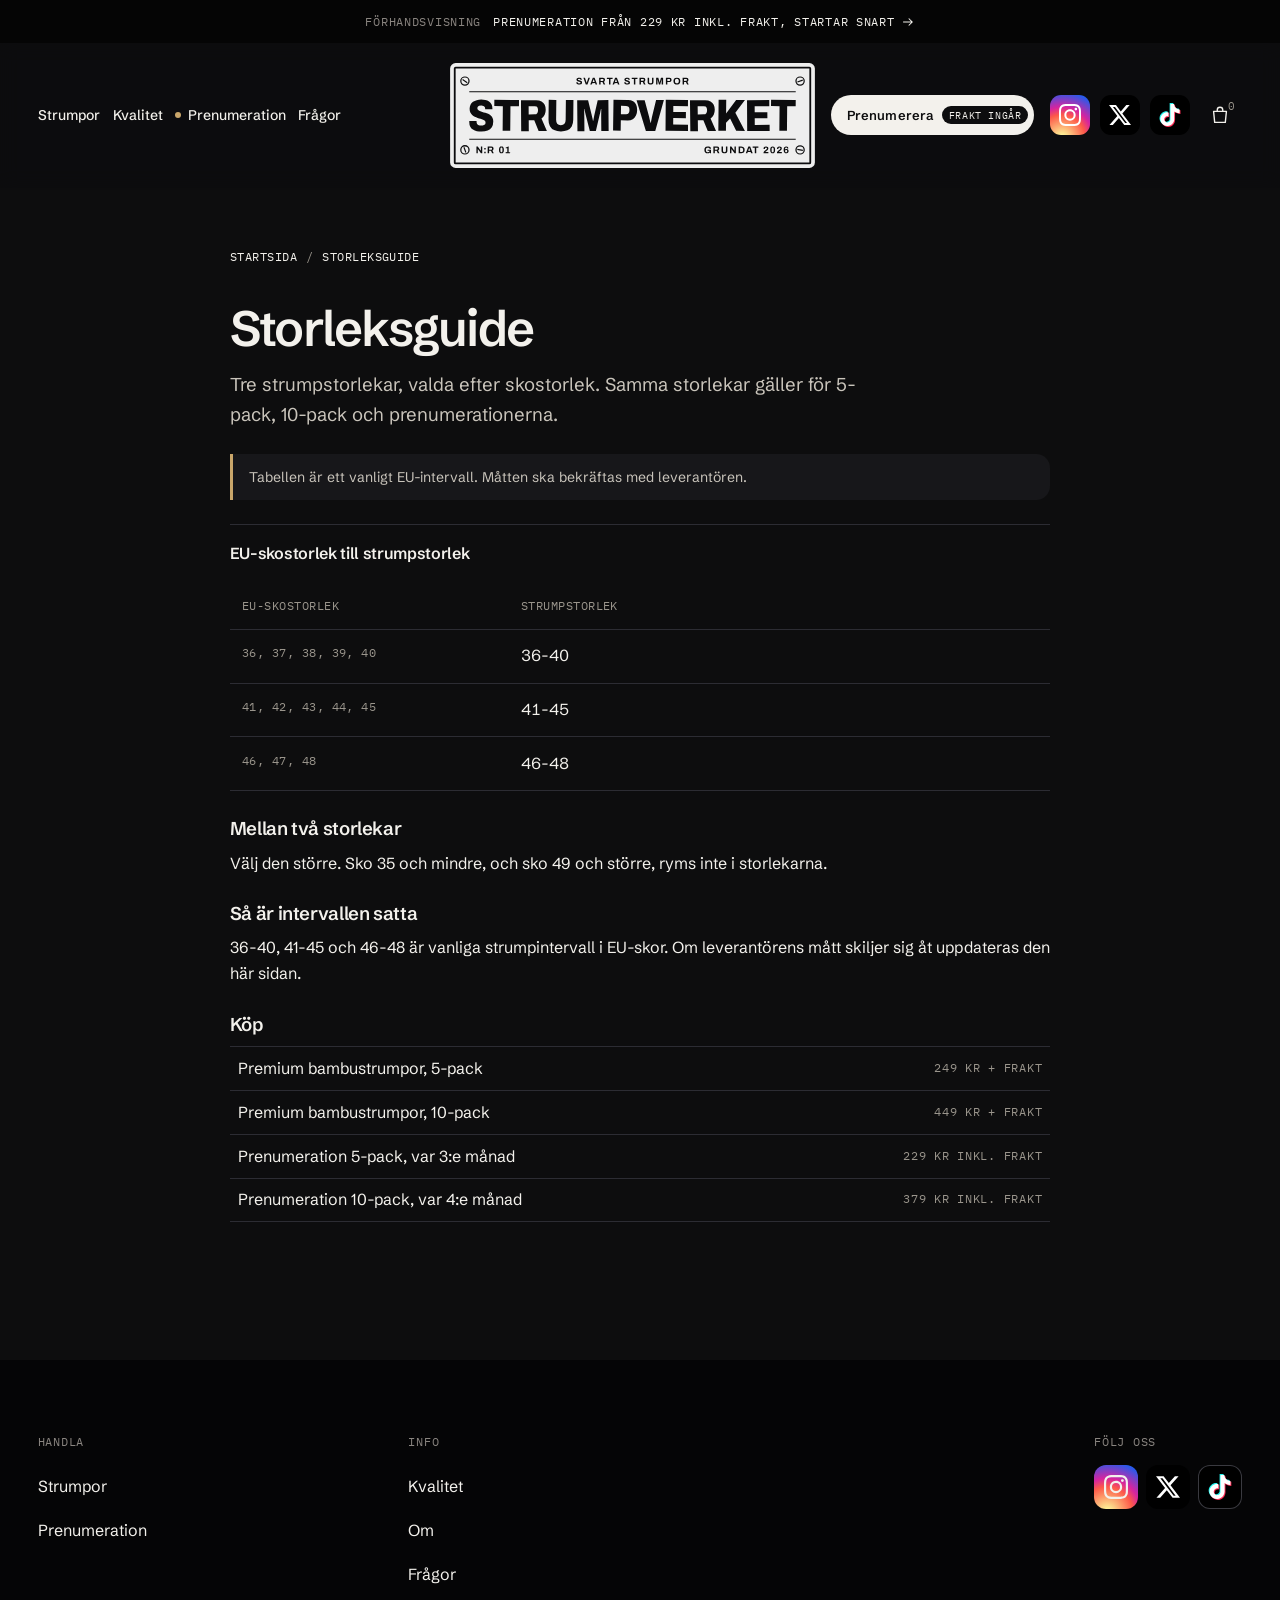
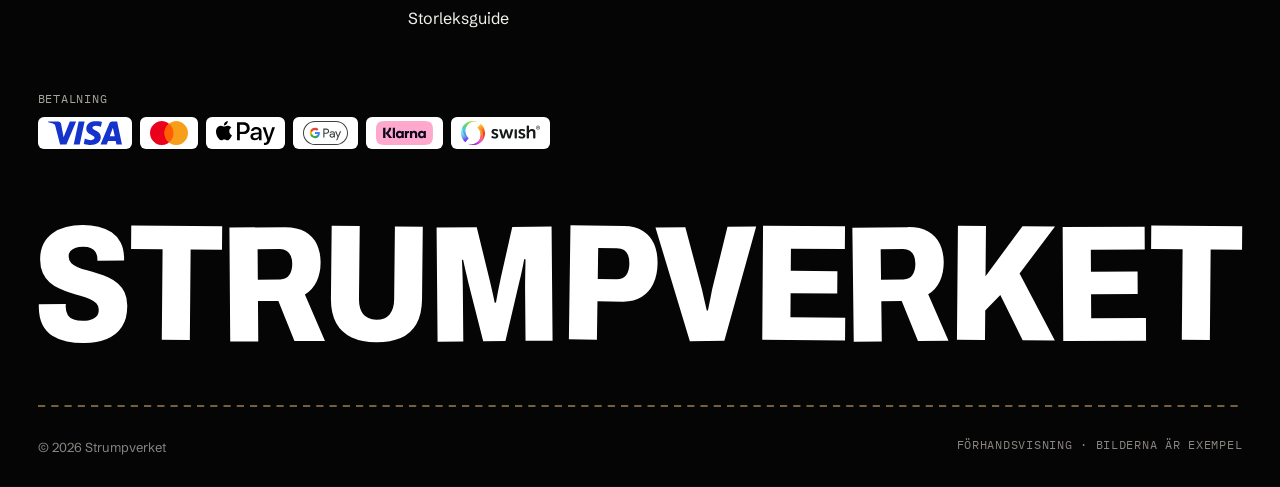
==== commit f37057b2: "Design preview: mork (Mörk lyx)\n\nMörk lyx: nästan svart showroom med lyfta ytor och mjuk spotlight" ====
--- a/storleksguide/index.html
+++ b/storleksguide/index.html
@@ -14,7 +14,7 @@
 <link rel="icon" href="../favicon-16.png" type="image/png" sizes="16x16">
 <link rel="apple-touch-icon" href="../apple-touch-icon.png" sizes="180x180">
 <link rel="manifest" href="../site.webmanifest">
-<meta name="theme-color" content="#e9e4dc">
+<meta name="theme-color" content="#0d0d0e">
 <meta property="og:type" content="website">
 <meta property="og:locale" content="sv_SE">
 <meta property="og:site_name" content="Strumpverket">
@@ -32,7 +32,7 @@
 <meta name="twitter:image:alt" content="Strumpverkets logotyp, en svart skylt med texten STRUMPVERKET, bredvid rubriken Svarta strumpor. Inget annat.">
 <link rel="preload" href="../assets/fonts/schibsted-grotesk-var.woff2" as="font" type="font/woff2" crossorigin>
 
-<style> @font-face{font-family: "Schibsted Grotesk";src: url("../assets/fonts/schibsted-grotesk-var.woff2") format("woff2");font-weight: 400 800;font-style: normal;font-display: swap}@font-face{font-family: "Plex Mono";src: url("../assets/fonts/ibm-plex-mono-400.woff2") format("woff2");font-weight: 400;font-style: normal;font-display: swap}@font-face{font-family: "Grotesk Fallback";src: local("Arial"),local("Helvetica"),local("Liberation Sans");size-adjust: 101%;ascent-override: 96%;descent-override: 26%}:root{--paper: #fbfbfa;--paper-2: #f2f1ee;--paper-3: #e9e6e0;--white: #ffffff;--ink: #111111;--ink-2: #3f3c37;--muted: #625e57;--line: #d8d3cb;--bronze: #8c5e36;--bronze-dark: #b8845a;--thread: var(--bronze);--font-sans: "Schibsted Grotesk","Grotesk Fallback",system-ui,sans-serif;--font-mono: "Plex Mono",ui-monospace,"SFMono-Regular",Menlo,monospace;--step--1: 0.75rem;--step-0: 1rem;--step-1: clamp(1.0625rem,1rem + 0.2vw,1.1875rem);--step-2: clamp(1.375rem,1.15rem + 0.6vw,1.625rem);--step-3: clamp(2rem,1.3rem + 2.25vw,3.25rem);--step-4: clamp(2.5rem,1.1rem + 4.3vw,5.25rem);--s-1: 0.25rem;--s-2: 0.5rem;--s-3: 0.75rem;--s-4: 1rem;--s-5: 1.5rem;--s-6: 2rem;--s-7: 3rem;--s-8: 4rem;--s-9: 6rem;--section: clamp(4rem,2rem + 8.3vw,8.75rem);--gutter: clamp(1.25rem,0.6rem + 2.2vw,2.5rem);--max: 86rem;--radius: 14px;--radius-lg: clamp(18px,1rem + 1vw,28px);--shadow-1: 0 1px 2px rgb(17 17 17 / 0.04),0 4px 14px -6px rgb(17 17 17 / 0.08);--shadow-2: 0 2px 4px rgb(17 17 17 / 0.04),0 18px 40px -18px rgb(17 17 17 / 0.22);--ease-out: cubic-bezier(0.22,1,0.36,1);--ease-in-out: cubic-bezier(0.65,0,0.35,1);--header-h: 4rem;--masthead-h: 9rem;color-scheme: light}@media (min-width: 64rem){:root{--s-6: 1.75rem;--s-7: 2.5rem;--s-8: 3.25rem;--s-9: 4.75rem}}*,*::before,*::after{box-sizing: border-box}html{-webkit-text-size-adjust: 100%;text-size-adjust: 100%;scroll-padding-top: calc(var(--header-h) + 1rem)}@media (prefers-reduced-motion: no-preference){html{scroll-behavior: smooth}}body{margin: 0;background: var(--paper);color: var(--ink);font-family: var(--font-sans);font-size: var(--step-0);line-height: 1.6;font-weight: 400;-webkit-font-smoothing: antialiased;font-kerning: normal}img,video,svg{display: block;max-width: 100%}[hidden]{display: none !important}img,video{height: auto}button,input{font: inherit;color: inherit}a{color: inherit}h1,h2,h3{margin: 0;font-weight: 600;line-height: 1.04;letter-spacing: -0.035em;text-wrap: balance}p{margin: 0;text-wrap: pretty}ul,ol{margin: 0;padding: 0;list-style: none}:focus-visible{outline: 2px solid var(--ink);outline-offset: 3px;border-radius: 2px}.skip-link{position: absolute;left: var(--gutter);top: -100px;z-index: 100;background: var(--ink);color: var(--paper);padding: var(--s-3) var(--s-4);text-decoration: none}.skip-link:focus{top: var(--s-3)}.visually-hidden{position: absolute !important;width: 1px;height: 1px;overflow: hidden;clip-path: inset(50%);white-space: nowrap}.wrap{width: 100%;max-width: var(--max);margin-inline: auto;padding-inline: var(--gutter)}.label{font-family: var(--font-mono);font-size: var(--step--1);letter-spacing: 0.06em;text-transform: uppercase;color: var(--muted);line-height: 1.4}.site-header{position: sticky;top: 0;z-index: 20;background: color-mix(in srgb,var(--paper) 88%,transparent);backdrop-filter: saturate(1.2) blur(10px);-webkit-backdrop-filter: saturate(1.2) blur(10px);border-bottom: 1px solid transparent;transition: border-color 0.3s}.site-header.is-scrolled{border-bottom-color: var(--line)}.site-header>.wrap{height: var(--header-h);display: grid;grid-template-columns: 1fr auto 1fr;align-items: center;gap: var(--s-4)}.nav{display: none}.nav ul{display: flex;flex-wrap: wrap;gap: clamp(0.65rem,-0.8rem + 2vw,var(--s-6))}.nav a{text-decoration: none;font-size: 0.9375rem;white-space: nowrap}@media (min-width: 52rem) and (max-width: 71.99rem){.nav a{font-size: 0.875rem}.nav ul{gap: 0.7rem}}@media (min-width: 52rem) and (max-width: 59.99rem){.nav ul{gap: 0.5rem}.nav a{font-size: 0.8125rem}}.header-left{display: flex;align-items: center}.header-right{display: flex;justify-content: flex-end;align-items: center;gap: var(--s-2)}@media (min-width: 52rem){.nav{display: block}.icon-btn.menu-toggle{display: none}}.u-link{position: relative;text-decoration: none;padding-bottom: 2px}.u-link::after{content: "";position: absolute;left: 0;right: 0;bottom: 0;height: 1px;background: currentColor;transform: scaleX(0);transform-origin: right center;transition: transform 0.45s var(--ease-out)}.u-link:hover::after,.u-link:focus-visible::after{transform: scaleX(1);transform-origin: left center}.u-link.hit{display: inline-flex;align-items: center;min-height: 44px;padding-bottom: 0}.u-link.hit::after{bottom: auto;top: calc(50% + 0.62em)}.u-link.hit-slop::before{content: "";position: absolute;left: -0.2em;right: -0.2em;top: 50%;height: 44px;transform: translateY(-50%)}.wordmark{display: block;position: relative;text-decoration: none;color: var(--ink);padding: 8px;margin: -8px}.wordmark img{display: block;max-width: none;height: auto}.wordmark .wordmark__plate{display: none;width: clamp(330px,250px + 9vw,380px)}.wordmark__plain{width: 196px}@media (min-width: 40rem){.wordmark__plain{width: 224px}}@media (min-width: 64rem){.site-header{top: calc(var(--header-h) - var(--masthead-h))}.site-header>.wrap{position: relative;height: var(--masthead-h)}.wordmark{position: static}.wordmark .wordmark__plate{display: block;transition: opacity 0.35s var(--ease-out)}.wordmark__plain{position: absolute;inset-inline: 0;bottom: calc((var(--header-h) - 22px) / 2);margin-inline: auto;opacity: 0;visibility: hidden;translate: 0 6px;transition: opacity 0.35s var(--ease-out),translate 0.5s var(--ease-out),visibility 0s linear 0.35s}.header-left,.header-right{transition: translate 0.5s var(--ease-out)}.site-header.is-scrolled .wordmark__plate{opacity: 0}.site-header.is-scrolled .wordmark__plain{opacity: 1;visibility: visible;translate: 0 0;transition-delay: 0s}.site-header.is-scrolled :is(.header-left,.header-right){translate: 0 calc((var(--masthead-h) - var(--header-h)) / 2)}}@media (prefers-reduced-motion: no-preference){.js .wordmark :is(.wordmark__plate,.wordmark__plain){animation: plate-in 1.1s var(--ease-out) 0.15s backwards}.wordmark .wordmark__plate{transition: opacity 0.35s var(--ease-out),translate 0.45s var(--ease-out)}.wordmark:is(:hover,:focus-visible) .wordmark__plate,.site-header.is-scrolled .wordmark:is(:hover,:focus-visible) .wordmark__plain{translate: 0 -2px}}@media (prefers-reduced-motion: reduce){.wordmark img,.header-left,.header-right{translate: none !important}}@keyframes letter-up{to{transform: translateY(0)}}@keyframes draw{to{stroke-dashoffset: 0}}@keyframes plate-in{from{clip-path: inset(0 100% 0 0)}to{clip-path: inset(0 0 0 0)}}.icon-btn{position: relative;display: inline-grid;place-items: center;width: 44px;height: 44px;border: 0;background: transparent;border-radius: 50%;cursor: pointer;transition: background-color 0.25s}.icon-btn:hover{background: var(--paper-2)}.icon-btn svg{width: 22px;height: 22px}.cart-count{position: absolute;top: 4px;right: 2px;min-width: 18px;height: 18px;padding: 0 5px;border-radius: 9px;background: var(--ink);color: var(--paper);font-family: var(--font-mono);font-size: 0.6875rem;line-height: 18px;text-align: center}.cart-count[data-count="0"]{background: transparent;color: var(--muted)}.cart-count.is-bumping{animation: bump 0.5s var(--ease-out)}@keyframes bump{0%{scale: 1}35%{scale: 1.45}100%{scale: 1}}@media (prefers-reduced-motion: reduce){.cart-count.is-bumping{animation: none}}.mobile-nav{display: none;border-top: 1px solid var(--line)}.mobile-nav.is-open{display: block}.mobile-nav ul{display: grid;padding-block: var(--s-3) var(--s-5)}.mobile-nav a{display: block;padding: var(--s-3) 0;font-size: var(--step-2);font-weight: 600;letter-spacing: -0.03em;text-decoration: none}@media (min-width: 52rem){.mobile-nav,.mobile-nav.is-open{display: none}}.btn{--btn-bg: var(--ink);--btn-fg: var(--paper);--btn-fill: var(--paper);--btn-fill-fg: var(--ink);position: relative;isolation: isolate;overflow: hidden;display: inline-flex;align-items: center;justify-content: center;gap: 0.75em;min-height: 52px;padding: 0 1.6em;border: 1px solid var(--ink);border-radius: 999px;background: var(--btn-bg);color: var(--btn-fg);font-size: 0.9375rem;font-weight: 500;letter-spacing: 0.01em;text-decoration: none;cursor: pointer;transition: color 0.45s var(--ease-out),translate 0.4s var(--ease-out),scale 0.25s var(--ease-out),box-shadow 0.45s var(--ease-out)}.btn:hover{box-shadow: 0 10px 24px -14px rgb(17 17 17 / 0.45)}.btn:active{scale: 0.97;transition-duration: 0.45s,0.4s,0.1s,0.45s}.btn::before{content: "";position: absolute;inset: 0;z-index: -1;background: var(--btn-fill);transform: scaleX(0);transform-origin: right center;transition: transform 0.55s var(--ease-out)}.btn:hover,.btn:focus-visible{color: var(--btn-fill-fg)}.btn:hover::before,.btn:focus-visible::before{transform: scaleX(1);transform-origin: left center}.btn__arrow{width: 1.1em;height: 1.1em;transition: transform 0.45s var(--ease-out)}.btn:hover .btn__arrow,.btn:focus-visible .btn__arrow{transform: translateX(4px)}.btn--ghost{--btn-bg: transparent;--btn-fg: var(--ink);--btn-fill: var(--ink);--btn-fill-fg: var(--paper)}.btn--block{width: 100%}@media (prefers-reduced-motion: reduce){.btn,.btn::before,.btn__arrow{transition-duration: 0.01s}.btn:active{scale: 1}}.add-btn{--btn-bg: transparent;--btn-fg: var(--ink);--btn-fill: var(--ink);--btn-fill-fg: var(--paper);width: 100%;min-height: 48px}.add-btn::before{transform: scaleY(0);transform-origin: bottom}.add-btn:hover::before,.add-btn:focus-visible::before{transform: scaleY(1);transform-origin: bottom}.add-btn__label,.add-btn__done{display: inline-flex;align-items: center;gap: 0.6em;transition: translate 0.45s var(--ease-out),opacity 0.3s}.add-btn__done{position: absolute;inset: 0;justify-content: center;translate: 0 110%;opacity: 0}.add-btn.is-added{color: var(--paper)}.add-btn.is-added::before{transform: scaleY(1)}.add-btn.is-added .add-btn__label{translate: 0 -110%;opacity: 0}.add-btn.is-added .add-btn__done{translate: 0 0;opacity: 1}.add-btn__done path{stroke-dasharray: 24;stroke-dashoffset: 24}.add-btn.is-added .add-btn__done path{animation: draw 0.5s var(--ease-out) 0.15s forwards}@media (prefers-reduced-motion: reduce){.add-btn__label,.add-btn__done{transition: none}.add-btn.is-added .add-btn__done path{animation: none;stroke-dashoffset: 0}}.hero{padding-top: clamp(2.5rem,1rem + 6vw,6rem)}.hero__top{display: grid;gap: var(--s-6);align-items: end}.hero h1{font-size: var(--step-4);font-weight: 600;letter-spacing: -0.05em;line-height: 0.95}.hero h1 .line{display: block;overflow: hidden;padding-bottom: 0.06em}.hero h1 .line>span{display: inline-block}.hero__head{display: grid;gap: var(--s-5)}.hero__aside{display: grid;gap: var(--s-5);max-width: 31rem}.hero__lede{font-size: var(--step-1);color: var(--ink-2);line-height: 1.5}.hero__promise{padding-top: var(--s-4);border-top: 1px solid var(--line);color: var(--ink-2);font-size: 0.9375rem}.hero__promise strong{color: var(--ink);font-weight: 600}.hero__spec{display: grid;grid-template-columns: repeat(3,minmax(0,1fr));gap: var(--s-4);margin: clamp(2.5rem,1.5rem + 3vw,4rem) 0 0;padding-top: var(--s-4);border-top: 1px solid var(--ink)}.hero__spec div{display: flex;flex-direction: column-reverse;justify-content: flex-end;gap: var(--s-1)}.hero__spec dt{font-family: var(--font-mono);font-size: 0.75rem;letter-spacing: 0.06em;text-transform: uppercase;color: var(--muted);line-height: 1.4}.hero__spec dd{margin: 0;font-size: var(--step-2);font-weight: 600;letter-spacing: -0.03em;line-height: 1.1;font-variant-numeric: tabular-nums}.hero__cta{display: flex;flex-wrap: wrap;align-items: center;gap: var(--s-5)}.hero__media{margin: clamp(1.5rem,1rem + 2vw,2.5rem) 0 0}.hero__frame{position: relative;overflow: hidden;background: var(--paper-3);aspect-ratio: 4 / 5;border-radius: 2px}.hero__frame video,.hero__frame picture,.hero__frame img{position: absolute;inset: 0;width: 100%;height: 100%;object-fit: cover;object-position: 62% 50%}.hero__frame video{opacity: 0;transition: opacity 0.8s}.hero__frame video.is-playing{opacity: 1}.media-toggle{position: absolute;right: var(--s-4);bottom: var(--s-4);z-index: 2;display: inline-flex;align-items: center;gap: 0.5em;min-height: 44px;padding: 0 0.95em;border: 0;border-radius: 999px;cursor: pointer;background: color-mix(in srgb,var(--paper) 86%,transparent);color: var(--ink);font-family: var(--font-mono);font-size: 0.75rem;letter-spacing: 0.06em;text-transform: uppercase;backdrop-filter: blur(6px);-webkit-backdrop-filter: blur(6px)}.media-toggle svg{width: 12px;height: 12px}.media-toggle[hidden]{display: none}.hero__caption{display: flex;flex-wrap: wrap;justify-content: space-between;gap: var(--s-4);padding-top: var(--s-3)}@media (min-width: 40rem){.hero__frame{aspect-ratio: 16 / 9}}@media (min-width: 60rem){.hero__top{grid-template-columns: 1.45fr 1fr;gap: var(--s-8)}.hero__aside{padding-bottom: 0.6rem}}@media (prefers-reduced-motion: no-preference){.js .hero h1 .line>span{transform: translateY(105%);animation: letter-up 1.1s var(--ease-out) forwards}.js .hero h1 .line:nth-child(2)>span{animation-delay: 0.12s}.js .hero__eyebrow{opacity: 0;animation: fade-up 0.9s var(--ease-out) 0.1s forwards}.js .hero__spec{opacity: 0;animation: fade-up 1s var(--ease-out) 0.5s forwards}.js .hero__aside{opacity: 0;animation: fade-up 1s var(--ease-out) 0.35s forwards}}@keyframes fade-up{from{opacity: 0;transform: translateY(16px)}to{opacity: 1;transform: none}}.section{padding-block: var(--section)}.section-head{display: grid;gap: var(--s-5);margin-bottom: clamp(3rem,1.75rem + 3.5vw,5.5rem)}.section-head .label{margin-bottom: var(--s-3)}.section-head h2{font-size: var(--step-3)}.section-head>p{color: var(--ink-2);max-width: 34rem;font-size: var(--step-1);line-height: 1.5}@media (min-width: 60rem){.section-head{grid-template-columns: 1fr 1fr;align-items: end;gap: var(--s-8)}}.stitch-divider{width: 100%;height: 6px;color: var(--thread)}.stitch-divider line{stroke: currentColor;stroke-width: 1.5;stroke-dasharray: 6 5}@media (prefers-reduced-motion: no-preference){.js .stitch-divider line{clip-path: inset(0 100% 0 0);transition: clip-path 1.6s var(--ease-in-out)}.js .stitch-divider.is-in line{clip-path: inset(0 0 0 0)}}.products{display: grid;gap: var(--s-6) var(--s-3);grid-template-columns: repeat(2,minmax(0,1fr));align-items: stretch}@media (min-width: 60rem){.products{gap: var(--s-7) var(--s-5)}}@media (min-width: 72rem){.products{grid-template-columns: repeat(4,minmax(0,1fr))}}.product-card{display: flex;flex-direction: column;gap: var(--s-3);min-width: 0;height: 100%}.product{display: flex;flex-direction: column;flex: 1;min-width: 0}.product__media-link{display: block;color: inherit;text-decoration: none}.product__media-link:focus-visible{outline-offset: 2px}.product__media{position: relative;overflow: hidden;background: #eeebe6;aspect-ratio: 3 / 4}.product__media img{width: 100%;height: 100%;object-fit: cover;transition: scale 1.2s var(--ease-out)}.product-card:hover .product__media img,.product-card:focus-within .product__media img{scale: 1.035}@media (prefers-reduced-motion: reduce){.product-card:hover .product__media img,.product-card:focus-within .product__media img{scale: 1}}@media (max-width: 39.99rem){.product__media{aspect-ratio: 1 / 1}.product__row{flex-direction: column;align-items: flex-start;gap: 0.15rem}.product__name{font-size: 1.125rem}.product__price{align-items: flex-start;text-align: left;font-size: 1rem}.product__desc{font-size: 0.875rem;line-height: 1.45}.product__meta{flex-wrap: wrap}.product-card .add-btn{font-size: 0.8125rem;padding-inline: 0.4em}.product-card .sizes__opts{gap: 0.35rem}.product-card .chip{flex: 1 1 2.5rem}.product-card .chip span{width: 100%;min-width: 0;padding-inline: 0.2em;font-size: 0.75rem}}.product__tag{position: absolute;left: var(--s-3);top: var(--s-3);font-family: var(--font-mono);font-size: 0.6875rem;letter-spacing: 0.06em;text-transform: uppercase;background: var(--paper);color: var(--ink);padding: 0.3em 0.6em}.product__placard{display: flex;flex-direction: column;gap: var(--s-2);flex: 1;padding-top: var(--s-1);border-top: 1px solid var(--ink)}.product__placard .add-btn{margin-top: auto}.product__row{display: flex;justify-content: space-between;align-items: flex-start;gap: var(--s-3);padding-top: var(--s-3)}.product__name{flex: 1;min-width: 0;font-size: var(--step-1);font-weight: 600;letter-spacing: -0.02em;line-height: 1.2}.product__price{flex: none;display: flex;flex-direction: column;align-items: flex-end;gap: 0.1rem;font-size: var(--step-1);font-weight: 500;font-variant-numeric: tabular-nums;line-height: 1.15;text-align: right}.price-was{color: var(--muted);font-weight: 400;font-size: 0.8125rem;text-decoration: line-through;letter-spacing: 0}.price-now{font-weight: 500}.save-line{display: flex;flex-wrap: wrap}.save-badge{display: inline-block;padding: 0.28em 0.6em 0.22em;border-radius: 999px;background: var(--ink);color: var(--paper);font-family: var(--font-mono);font-size: 0.6875rem;font-weight: 400;letter-spacing: 0.05em;text-transform: uppercase;line-height: 1.3;white-space: nowrap}.size-extra{display: flex}.callout{padding: var(--s-3) var(--s-4);background: var(--paper-2);border-left: 3px solid var(--bronze);color: var(--ink-2);font-size: 0.9375rem}.section-head + .callout{margin-top: calc(-1 * clamp(1.25rem,0.8rem + 1.5vw,2.5rem));margin-bottom: clamp(1.75rem,1rem + 2vw,2.75rem);max-width: 42rem}.product__desc{color: var(--ink-2);font-size: 0.9375rem}.product__meta{display: flex;justify-content: space-between;gap: var(--s-3)}.sizes{border: 0;padding: 0;margin: var(--s-2) 0 var(--s-1);min-width: 0}.sizes legend{padding: 0;margin-bottom: var(--s-2)}.sizes__opts{display: flex;flex-wrap: wrap;gap: var(--s-2)}.chip{position: relative}.chip input{position: absolute;opacity: 0;inset: 0;margin: 0;cursor: pointer}.chip span{display: inline-grid;place-items: center;min-width: 4.25rem;min-height: 44px;padding: 0 0.8em;border: 1px solid var(--line);border-radius: 999px;font-size: 0.875rem;font-variant-numeric: tabular-nums;transition: border-color 0.2s,background-color 0.2s,color 0.2s}.chip input:hover + span{border-color: var(--ink)}.chip input:checked + span{background: var(--ink);border-color: var(--ink);color: var(--paper)}.chip input:focus-visible + span{outline: 2px solid var(--ink);outline-offset: 2px}.why{display: grid;gap: var(--s-8)}.why__statement{font-size: var(--step-3);font-weight: 600;letter-spacing: -0.04em;line-height: 1.05;max-width: 22ch;text-wrap: balance}.why__grid{display: grid;gap: var(--s-7)}.why__media figure{margin: 0}.why__media .frame{overflow: hidden;background: var(--paper-3);aspect-ratio: 4 / 3}.why__media img{width: 100%;height: 100%;object-fit: cover}.why__media figcaption{padding-top: var(--s-3)}.points{display: grid;gap: 0;counter-reset: pt}.points li{display: grid;grid-template-columns: 3.5rem 1fr;gap: var(--s-4);padding: var(--s-5) 0;border-top: 1px solid var(--line)}.points li:last-child{border-bottom: 1px solid var(--line)}.points h3{font-size: var(--step-1);letter-spacing: -0.02em;margin-bottom: var(--s-2);line-height: 1.25}.points p{color: var(--ink-2)}.why__note{margin-top: var(--s-5);color: var(--muted);font-size: 0.875rem}@media (min-width: 60rem){.why__grid{grid-template-columns: 1.1fr 1fr;gap: var(--s-9);align-items: start}.why__media{position: sticky;top: calc(var(--header-h) + 2rem)}}.box{background: var(--paper-2)}.box__grid{display: grid;gap: var(--s-7);align-items: center}.box__media{overflow: hidden;background: #eeebe6;aspect-ratio: 3 / 4;max-width: 34rem}.box__media img{width: 100%;height: 100%;object-fit: cover}.box__body{display: grid;gap: var(--s-5);max-width: 34rem}.box__body h2{font-size: var(--step-3)}.box__body>p{color: var(--ink-2);font-size: var(--step-1);line-height: 1.5}.box__list li{display: flex;gap: var(--s-3);padding: var(--s-3) 0;border-top: 1px solid var(--line)}.box__list li::before{content: "";flex: none;width: 14px;margin-top: 0.75em;border-top: 1.5px dashed var(--thread)}.box__price{display: flex;align-items: center;gap: var(--s-3);flex-wrap: wrap}.box__price strong{font-size: var(--step-2);font-weight: 600;letter-spacing: -0.03em}@media (min-width: 60rem){.box__grid{grid-template-columns: 1fr 1fr;gap: var(--s-9)}}.products--duo{grid-template-columns: minmax(0,1fr);gap: var(--s-7)}@media (min-width: 40rem){.products--duo{grid-template-columns: repeat(2,minmax(0,1fr));gap: var(--s-7) var(--s-5)}}@media (min-width: 72rem){.products--duo{grid-template-columns: repeat(2,minmax(0,1fr));gap: var(--s-7) var(--s-7)}}.products--duo .product__media{aspect-ratio: 4 / 3}.products--duo .product__media img{object-position: 50% 55%}.products--duo .product__name{font-size: var(--step-2)}.products--duo .product__price .price-now{font-size: var(--step-2);font-weight: 600;letter-spacing: -0.03em}@media (max-width: 39.99rem){.products--duo .product__media{aspect-ratio: 4 / 3}.products--duo .product__row{flex-direction: row;align-items: flex-start}.products--duo .product__price{align-items: flex-end;text-align: right}.products--duo .product-card .add-btn{font-size: 0.9375rem}.products--duo .product-card .chip{flex: 1 1 4rem}.products--duo .product-card .chip span{font-size: 0.875rem}}.price-unit{font-family: var(--font-mono);font-size: 0.75rem;font-weight: 400;letter-spacing: 0.04em;color: var(--muted);text-transform: uppercase}.save-line{align-items: center;gap: 0.35rem 0.6rem}.save-note{font-size: 0.875rem;color: var(--ink-2)}.ship-line{font-size: 0.9375rem;color: var(--ink-2)}.ship-line strong{color: var(--ink);font-weight: 600}.subs{display: grid;gap: var(--s-5)}@media (min-width: 48rem){.subs{grid-template-columns: repeat(2,minmax(0,1fr))}}.sub-card{display: flex}.sub{display: flex;flex-direction: column;gap: var(--s-4);flex: 1;padding: clamp(1.25rem,0.8rem + 2vw,2.25rem);background: var(--paper);border: 1px solid var(--line);border-top: 2px solid var(--ink)}.sub__name{font-size: var(--step-3)}.sub__name span{display: block;margin-top: 0.15em;font-size: var(--step-1);font-weight: 500;letter-spacing: -0.02em;color: var(--ink-2)}.sub__price{display: flex;flex-wrap: wrap;align-items: baseline;gap: var(--s-3)}.sub__price strong{font-size: var(--step-2);font-weight: 600;letter-spacing: -0.03em;font-variant-numeric: tabular-nums}.sub .add-btn{margin-top: auto}.sub .sizes{margin: 0}.faq{max-width: 56rem}.faq details{border-top: 1px solid var(--line)}.faq details:last-child{border-bottom: 1px solid var(--line)}.faq summary{display: flex;justify-content: space-between;align-items: center;gap: var(--s-4);padding: var(--s-5) 0;cursor: pointer;list-style: none;font-size: var(--step-1);font-weight: 500;letter-spacing: -0.015em}.faq summary::-webkit-details-marker{display: none}.faq summary .plus{position: relative;flex: none;width: 16px;height: 16px}.faq summary .plus::before,.faq summary .plus::after{content: "";position: absolute;left: 0;top: 50%;width: 100%;height: 1.5px;background: currentColor;transition: transform 0.4s var(--ease-out)}.faq summary .plus::after{transform: rotate(90deg)}.faq details[open] summary .plus::after{transform: rotate(0deg)}.faq .answer{padding: 0 0 var(--s-6);max-width: 44rem;color: var(--ink-2)}.faq details::details-content{block-size: 0;overflow-y: clip;transition: block-size 0.45s var(--ease-out),content-visibility 0.45s allow-discrete}.faq details[open]::details-content{block-size: auto}@supports (interpolate-size: allow-keywords){:root{interpolate-size: allow-keywords}}@media (prefers-reduced-motion: reduce){.faq details::details-content{transition: none}}.news{border-top: 1px solid var(--line)}.news__grid{display: grid;gap: var(--s-6)}.news h2{font-size: var(--step-3)}.news__form{display: grid;gap: var(--s-3);max-width: 34rem}.news__field{display: flex;flex-direction: column;gap: var(--s-3)}.news__field input{min-height: 52px;padding: 0 1.2em;border: 1px solid var(--ink);border-radius: 999px;background: transparent}.news__field input::placeholder{color: var(--muted);opacity: 1}.news__note{font-size: 0.875rem;color: var(--muted)}.news__status{min-height: 1.5em;font-size: 0.9375rem}@media (min-width: 40rem){.news__field{flex-direction: row}.news__field input{flex: 1}}@media (min-width: 60rem){.news__grid{grid-template-columns: 1fr 1fr;align-items: end;gap: var(--s-9)}}.site-footer{padding-top: var(--s-9);padding-bottom: var(--s-6);background: var(--ink);color: var(--paper)}.site-footer a{color: var(--paper)}.site-footer :focus-visible,.moment :focus-visible{outline-color: var(--paper)}.footer-cols{display: grid;gap: var(--s-7);grid-template-columns: repeat(2,1fr)}.footer-cols h2{font-family: var(--font-mono);font-size: var(--step--1);font-weight: 400;letter-spacing: 0.06em;text-transform: uppercase;color: #a9a49b;margin-bottom: var(--s-4)}.footer-cols ul{display: grid;gap: 0}.footer-cols a.hit{width: max-content;max-width: 100%}.footer-cols a{text-decoration: none}.footer-cols .socials{display: flex;flex-wrap: wrap;gap: var(--s-2)}.socials a{display: inline-grid;place-items: center;width: 44px;height: 44px;border-radius: 50%;border: 1px solid #45423d;transition: background-color 0.3s,color 0.3s,border-color 0.3s,translate 0.3s var(--ease-out)}.socials a:hover,.socials a:focus-visible{background: var(--paper);color: var(--ink);border-color: var(--paper);translate: 0 -2px}@media (prefers-reduced-motion: reduce){.socials a:hover,.socials a:focus-visible{translate: none}}.socials svg{width: 18px;height: 18px;fill: currentColor}.socials-col{grid-column: 1 / -1}.header-socials{display: none;align-items: center;gap: 2px;margin: 0;padding: 0;list-style: none}.header-socials a{display: inline-grid;place-items: center;width: 44px;height: 44px;border-radius: 50%;color: var(--ink);border: 1px solid transparent;transition: background-color 0.3s,border-color 0.3s,translate 0.3s var(--ease-out)}.header-socials a:hover,.header-socials a:focus-visible{background: var(--paper-2);border-color: var(--line);translate: 0 -2px}@media (prefers-reduced-motion: reduce){.header-socials a:hover,.header-socials a:focus-visible{translate: none}}.header-socials svg{width: 18px;height: 18px;fill: currentColor}@media (min-width: 64rem){.header-socials{display: flex}}.socials--light a{color: var(--ink);border-color: var(--line)}.socials--light a:hover,.socials--light a:focus-visible{background: var(--ink);color: var(--paper);border-color: var(--ink)}.mobile-socials{display: grid;gap: var(--s-3);padding-bottom: var(--s-5);border-top: 1px solid var(--line);padding-top: var(--s-4)}.mobile-socials .label{margin: 0}.pay-block{margin-top: var(--s-8)}.pay-block h2{font-family: var(--font-mono);font-size: var(--step--1);font-weight: 400;letter-spacing: 0.06em;text-transform: uppercase;color: #a9a49b;margin: 0 0 var(--s-3)}.pay-row{display: flex;flex-wrap: wrap;align-items: center;gap: 8px}.pay-badge{display: inline-flex;align-items: center;justify-content: center;box-sizing: border-box;height: 32px;padding: 4px 10px;background: #fff;border-radius: 6px}.pay-badge img{display: block;height: 24px;width: auto;max-width: none}.pay-badge--mark{padding: 0;background: transparent}.pay-badge--mark img{height: 32px}.footer-mark{margin-top: var(--s-9);container-type: inline-size}.footer-mark .mark{width: 100%;height: auto}.footer-mark .stitch-divider{margin-top: 5cqi;color: var(--bronze-dark)}.footer-base{display: flex;flex-wrap: wrap;justify-content: space-between;gap: var(--s-3);margin-top: var(--s-6);font-size: 0.8125rem;color: #b5b0a7}.footer-base .label{color: #b5b0a7}@media (min-width: 52rem){.footer-cols{grid-template-columns: 1fr 1fr 1.4fr}.socials-col{grid-column: auto;justify-self: end}}.cart{margin: 0 0 0 auto;padding: 0;border: 0;width: min(28rem,100vw);max-width: 100vw;height: 100dvh;max-height: 100dvh;background: var(--paper);color: var(--ink);transition: translate 0.5s var(--ease-out),display 0.5s allow-discrete,overlay 0.5s allow-discrete;translate: 100% 0}.cart[open]{translate: 0 0}@starting-style{.cart[open]{translate: 100% 0}}.cart::backdrop{background: rgb(18 18 17 / 0);transition: background-color 0.5s,display 0.5s allow-discrete,overlay 0.5s allow-discrete}.cart[open]::backdrop{background: rgb(18 18 17 / 0.35)}@starting-style{.cart[open]::backdrop{background: rgb(18 18 17 / 0)}}@media (prefers-reduced-motion: reduce){.cart,.cart::backdrop{transition: none}}.cart__inner{display: grid;grid-template-rows: auto 1fr auto;height: 100%}.cart__head{display: flex;justify-content: space-between;align-items: center;padding: var(--s-4) var(--gutter);border-bottom: 1px solid var(--line)}.cart__head h2{font-size: var(--step-1);letter-spacing: -0.02em}.cart__items{overflow-y: auto;padding: 0 var(--gutter)}.cart__empty{padding: var(--s-7) 0;color: var(--ink-2)}.cart-item{display: grid;grid-template-columns: 4.5rem 1fr auto;gap: var(--s-4);padding: var(--s-5) 0;border-bottom: 1px solid var(--line);align-items: start}.cart-item img{width: 4.5rem;height: 6rem;object-fit: cover;background: #eeebe6}.cart-item__name{font-weight: 600;line-height: 1.3}.cart-item__price{font-variant-numeric: tabular-nums;white-space: nowrap}.qty{display: inline-flex;align-items: center;margin-top: var(--s-3);border: 1px solid var(--line);border-radius: 999px}.qty button{width: 44px;height: 44px;border: 0;background: none;cursor: pointer;border-radius: 50%}.qty button:hover{background: var(--paper-2)}.qty output{min-width: 1.75rem;text-align: center;font-variant-numeric: tabular-nums}.remove{margin-top: var(--s-3);border: 0;background: none;padding: 0;cursor: pointer;color: var(--muted);font-size: 0.875rem}.cart__foot{padding: var(--s-5) var(--gutter) var(--s-6);border-top: 1px solid var(--line);display: grid;gap: var(--s-4)}.cart__lines{margin: 0;display: grid;gap: var(--s-1);font-size: 0.9375rem;color: var(--ink-2)}.cart__lines div{display: flex;justify-content: space-between;gap: var(--s-4)}.cart__lines dt,.cart__lines dd{margin: 0}.cart__lines dd{font-variant-numeric: tabular-nums}.cart__sum{display: flex;justify-content: space-between;font-size: var(--step-1);font-weight: 600}.cart__notice{padding: var(--s-4);background: var(--paper-2);font-size: 0.9375rem}.cart__notice[hidden]{display: none}.toast{position: fixed;left: 50%;bottom: var(--s-5);z-index: 30;translate: -50% 150%;opacity: 0;background: var(--ink);color: var(--paper);padding: 0.85em 1.3em;border-radius: 999px;font-size: 0.9375rem;transition: translate 0.5s var(--ease-out),opacity 0.3s;pointer-events: none;white-space: nowrap}.toast.is-on{translate: -50% 0;opacity: 1}@media (prefers-reduced-motion: reduce){.toast{transition: opacity 0.2s;translate: -50% 0}}@media (prefers-reduced-motion: no-preference){.js [data-reveal]{opacity: 0;transform: translateY(28px);transition: opacity 0.9s var(--ease-out),transform 1.1s var(--ease-out);transition-delay: calc(var(--d,0) * 90ms)}.js [data-reveal].is-in{opacity: 1;transform: none}}.demo-bar{background: var(--ink);color: var(--paper);text-align: center;padding: 0.5rem var(--gutter);font-family: var(--font-mono);font-size: 0.75rem;letter-spacing: 0.06em;text-transform: uppercase}.trust{border-block: 1px solid var(--line);padding-block: var(--s-5);margin-top: var(--s-5)}.trust__list{display: grid;grid-template-columns: 1fr 1fr;gap: var(--s-4) var(--s-5)}.trust__value{font-weight: 500;letter-spacing: -0.02em;line-height: 1.3}.trust__note{margin-top: var(--s-4)}@media (min-width: 60rem){.trust__list{grid-template-columns: repeat(5,minmax(0,1fr))}}@media (max-width: 23rem){.trust__list{grid-template-columns: 1fr}}.moment{background: var(--ink);color: var(--paper);padding-block: clamp(4.5rem,2.5rem + 7vw,8.5rem)}.moment__inner{display: grid;justify-items: center;text-align: center;gap: var(--s-5)}.moment__reveal{display: block;width: min(100%,46rem)}.moment__mark{width: 100%;height: auto}.moment__line{font-size: var(--step-2);font-weight: 500;letter-spacing: -0.03em;line-height: 1.15;max-width: 14ch}.moment .stitch-divider{width: min(10rem,36vw);color: var(--bronze-dark)}@media (prefers-reduced-motion: no-preference){.js .moment__reveal .moment__mark{clip-path: inset(0 100% 0 0)}.js .moment__reveal.is-in .moment__mark{clip-path: inset(0 0 0 0);transition: clip-path 1.25s var(--ease-out)}}.crumbs{display: flex;flex-wrap: wrap;align-items: center;gap: 0.35rem 0.55rem;margin-bottom: var(--s-5);color: var(--muted);font-family: var(--font-mono);font-size: var(--step--1);letter-spacing: 0.04em;text-transform: uppercase}.crumbs a{color: var(--ink)}.crumbs [aria-current="page"]{color: var(--ink)}.guide,.pdp-page{padding-top: clamp(1.5rem,0.5rem + 3vw,3.5rem);padding-bottom: var(--section)}.guide{max-width: 56rem}.guide h1,.pdp h1{font-size: var(--step-3)}.guide .lede,.pdp__lede{color: var(--ink-2);font-size: var(--step-1);margin-top: var(--s-4);max-width: 40rem}.guide h2,.pdp__block h2,.pdp__more h2{font-size: var(--step-1);letter-spacing: -0.02em;margin: var(--s-6) 0 var(--s-3)}.guide .callout{margin-top: var(--s-5)}.table-wrap{margin-top: var(--s-5);border-top: 1px solid var(--ink)}.size-table{width: 100%;border-collapse: collapse;table-layout: fixed}.size-table caption{caption-side: top;text-align: left;padding: var(--s-4) 0;font-weight: 600;letter-spacing: -0.02em}.size-table th,.size-table td{text-align: left;padding: 0.85rem 0.75rem;border-bottom: 1px solid var(--line);vertical-align: top;font-variant-numeric: tabular-nums}.size-table th:first-child,.size-table td:first-child{width: 34%}.size-table th{font-family: var(--font-mono);font-size: 0.75rem;font-weight: 400;letter-spacing: 0.04em;text-transform: uppercase;color: var(--muted)}@media (max-width: 40rem){.size-table th,.size-table td{padding: 0.7rem 0.35rem;font-size: 0.875rem}.size-table th{font-size: 0.6875rem;letter-spacing: 0.03em}}.pdp{display: grid;gap: var(--s-6)}.pdp__label{margin-bottom: var(--s-3)}.pdp__more-text{color: var(--ink-2);margin-top: var(--s-3)}.pdp__price{display: flex;flex-wrap: wrap;align-items: center;gap: var(--s-3);margin-top: var(--s-5)}.pdp__price strong{font-size: var(--step-2);font-weight: 600;letter-spacing: -0.03em}.pdp .callout{margin-top: var(--s-4)}.pdp__form{margin-top: var(--s-5);display: grid;gap: var(--s-3)}.pdp__block p{color: var(--ink-2)}.gallery{display: grid;gap: var(--s-5)}.gallery figure{margin: 0}.gallery img{width: 100%;height: auto;background: #eeebe6}.gallery figcaption{padding-top: var(--s-2)}.related{display: grid}.related a{display: flex;justify-content: space-between;align-items: center;gap: var(--s-4);min-height: 44px;padding-inline: var(--s-2);border-top: 1px solid var(--line);text-decoration: none}.related li:last-child a{border-bottom: 1px solid var(--line)}.related a:hover,.related a:focus-visible{background: var(--paper-2)}@media (min-width: 60rem){.pdp{grid-template-columns: 1.05fr 0.95fr;gap: var(--s-8) var(--s-7);align-items: start}.pdp__info{padding-top: var(--s-2)}}.quality{background: #fff;border-block: 1px solid var(--line)}.mix{margin: 0 0 clamp(3rem,2rem + 3vw,5rem)}.mix__bar{display: flex;gap: 3px;height: 14px}.mix__seg{flex: 0 0 auto;width: calc(var(--w) * 1% - 2px);border-radius: 2px;background: var(--ink);transform-origin: left center}.mix__swatch{flex: none;width: 10px;height: 10px;border-radius: 2px;background: var(--ink)}.mix__seg--2,.mix__swatch--2{background: #6f6a62}.mix__seg--3,.mix__swatch--3{background: var(--bronze)}.mix__legend{display: flex;flex-wrap: wrap;align-items: baseline;gap: var(--s-3) var(--s-6);padding-top: var(--s-4)}.mix__legend ul{display: flex;flex-wrap: wrap;gap: var(--s-2) var(--s-6)}.mix__legend li{display: inline-flex;align-items: center;gap: 0.6em;font-size: 0.9375rem;font-variant-numeric: tabular-nums}.fibers{display: grid;gap: var(--s-7)}.fiber{display: flex;flex-direction: column;gap: var(--s-3);padding-top: var(--s-5);border-top: 2px solid var(--ink)}.fiber__icon{box-sizing: content-box;width: 40px;height: 40px;padding: 16px;margin-bottom: var(--s-3);border-radius: 50%;background: var(--paper);fill: none;stroke: var(--ink);stroke-width: 1.6;stroke-linecap: round;stroke-linejoin: round}.fiber__icon path{stroke-dasharray: 1;stroke-dashoffset: 0}.fiber__pct{font-size: var(--step-3);font-weight: 600;letter-spacing: -0.045em;line-height: 1;font-variant-numeric: tabular-nums}.fiber h3{font-size: var(--step-1);letter-spacing: -0.02em;line-height: 1.25}.fiber>p:not(.fiber__pct){color: var(--ink-2);max-width: 34ch}.fiber__tags{display: flex;flex-wrap: wrap;gap: var(--s-2);margin-top: auto;padding-top: var(--s-3)}.fiber__tags li{padding: 0.35em 0.8em;border: 1px solid var(--line);border-radius: 999px;font-family: var(--font-mono);font-size: 0.75rem;letter-spacing: 0.04em;text-transform: uppercase;color: var(--ink-2)}.quality__close{display: flex;flex-wrap: wrap;justify-content: space-between;align-items: center;gap: var(--s-5);margin-top: clamp(3.5rem,2rem + 4vw,6rem);padding-top: var(--s-6);border-top: 1px solid var(--line)}.quality__line{font-size: var(--step-2);font-weight: 500;letter-spacing: -0.03em;line-height: 1.15}.quality__line span{display: block}@media (min-width: 52rem){.fibers{grid-template-columns: repeat(3,minmax(0,1fr));gap: var(--s-6)}}@media (prefers-reduced-motion: no-preference){.js .mix .mix__seg{transform: scaleX(0);transition: transform 1.3s var(--ease-out)}.js .mix .mix__seg--2{transition-delay: 0.25s}.js .mix .mix__seg--3{transition-delay: 0.45s}.js .mix.is-in .mix__seg{transform: none}.js .fiber .fiber__icon path{stroke-dashoffset: 1;transition: stroke-dashoffset 1.4s var(--ease-in-out);transition-delay: calc(var(--d,0) * 90ms + 0.2s)}.js .fiber.is-in .fiber__icon path{stroke-dashoffset: 0}.fiber__icon{transition: translate 0.5s var(--ease-out)}.fiber:hover .fiber__icon{translate: 0 -3px}}.demo-bar{padding: 0;font-size: 0.75rem}.demo-bar p{display: flex;flex-wrap: wrap;justify-content: center;align-items: center;gap: 0.25rem 0.75rem;padding: 0.35rem var(--gutter)}.demo-bar__tag{color: #b5b0a7}.demo-bar__link{display: inline-flex;align-items: center;gap: 0.5em;min-height: 32px;color: var(--paper);text-decoration: none}.demo-bar__link span{background: linear-gradient(currentColor,currentColor) 0 100% / 0 1px no-repeat;transition: background-size 0.45s var(--ease-out)}.demo-bar__link:hover span,.demo-bar__link:focus-visible span{background-size: 100% 1px}.demo-bar__link svg{width: 14px;height: 14px;transition: translate 0.45s var(--ease-out)}.demo-bar__link:hover svg,.demo-bar__link:focus-visible svg{translate: 3px 0}.demo-bar :focus-visible{outline-color: var(--paper)}.site-header>.wrap{max-width: calc(var(--max) + 10rem)}.site-header{background: color-mix(in srgb,var(--paper) 90%,transparent)}.nav a{font-size: 0.875rem;font-weight: 500}.nav__sub::before{content: "";width: 6px;height: 6px;margin-right: 0.45em;border-radius: 50%;background: var(--bronze)}.sub-cta{display: none;align-items: center;gap: 0.5rem;min-height: 40px;padding: 0 0.4rem 0 1rem;margin-right: var(--s-2);border-radius: 999px;background: var(--ink);color: var(--paper);font-size: 0.8125rem;font-weight: 600;letter-spacing: 0.01em;text-decoration: none;transition: background-color 0.3s,translate 0.4s var(--ease-out),box-shadow 0.4s var(--ease-out)}.sub-cta:hover,.sub-cta:focus-visible{background: #2a2825;translate: 0 -1px;box-shadow: 0 10px 22px -14px rgb(17 17 17 / 0.6)}.sub-cta__tag{display: inline-block;padding: 0.3em 0.65em 0.25em;border-radius: 999px;background: var(--paper);color: var(--ink);font-family: var(--font-mono);font-size: 0.625rem;font-weight: 400;letter-spacing: 0.06em;text-transform: uppercase;line-height: 1.3;white-space: nowrap}@media (min-width: 72rem){.sub-cta{display: inline-flex}}.mobile-nav a.mobile-nav__sub{display: flex;justify-content: space-between;align-items: center;gap: var(--s-3);margin-bottom: var(--s-3);padding: var(--s-3) var(--s-4);border-radius: var(--radius);background: var(--ink);color: var(--paper);font-size: var(--step-1)}@media (prefers-reduced-motion: reduce){.sub-cta:hover,.sub-cta:focus-visible{translate: none}}.btn{min-height: 48px;padding: 0 1.5em;font-size: 0.875rem;font-weight: 600}.btn--light{--btn-bg: var(--paper);--btn-fg: var(--ink);--btn-fill: var(--bronze-dark);--btn-fill-fg: var(--ink);border-color: var(--paper)}.btn--ghost-light{--btn-bg: transparent;--btn-fg: var(--paper);--btn-fill: var(--paper);--btn-fill-fg: var(--ink);border-color: rgb(255 255 255 / 0.45)}.btn--light:focus-visible,.btn--ghost-light:focus-visible{outline-color: var(--paper)}.add-btn{min-height: 46px}.hero{padding-top: clamp(0.75rem,0.25rem + 1.5vw,1.75rem)}.hero__panel{position: relative;isolation: isolate;overflow: hidden;padding: clamp(1.5rem,0.75rem + 3vw,3.5rem);border-radius: var(--radius-lg);border: 1px solid #d9d8d3;background: linear-gradient(160deg,#ececea 0%,#e6e6e3 100%);color: var(--ink);box-shadow: 0 1px 2px rgb(17 17 17 / 0.05),0 24px 48px -28px rgb(17 17 17 / 0.28)}.hero__panel .label{color: #55524c}.hero__top{gap: var(--s-5)}.hero__head{gap: var(--s-4)}.hero__eyebrow{display: flex;flex-wrap: wrap;align-items: center;gap: var(--s-2) var(--s-3)}.hero__seal{display: inline-flex;align-items: center;gap: 0.5em;padding: 0.4em 0.85em 0.35em;border-radius: 999px;background: var(--ink);color: var(--paper);font-family: var(--font-mono);font-size: 0.75rem;letter-spacing: 0.06em;text-transform: uppercase;line-height: 1.3}.hero__seal::before{content: "";width: 7px;height: 7px;border-radius: 50%;background: var(--bronze-dark)}.hero h1{letter-spacing: -0.045em}.hero__lede{color: var(--ink-2);font-size: var(--step-1)}.hero__promise{color: var(--ink-2);border-top-color: #cfcdc7;font-size: 0.875rem}.hero__promise strong{color: var(--ink)}.hero__cta{gap: var(--s-3)}.hero__cta .btn{padding-inline: 1.3em}.hero__cta .btn--ghost{border-color: var(--ink)}.hero__sub-note{font-size: 0.8125rem;color: #55524c}.hero__sub-note strong{color: var(--ink);font-weight: 600}.hero__aside{gap: var(--s-4);max-width: 34rem}.hero__media{margin: clamp(1.5rem,1rem + 2vw,2.5rem) 0 0}.hero__frame{border-radius: var(--radius);background: #f3f3f2;box-shadow: 0 0 0 1px rgb(17 17 17 / 0.06),0 22px 44px -26px rgb(17 17 17 / 0.35)}.hero__frame video,.hero__frame picture,.hero__frame img{object-position: 64% 50%}.media-toggle{background: color-mix(in srgb,var(--paper) 92%,transparent);box-shadow: 0 0 0 1px rgb(17 17 17 / 0.08)}.hero__caption{padding-top: var(--s-3)}.hero__spec{margin-top: var(--s-5);border-top-color: var(--ink)}.hero__spec dt{color: #55524c}.hero__spec dd{font-size: var(--step-2)}@media (min-width: 60rem){.hero__top{grid-template-columns: 1.1fr 1fr;gap: var(--s-7);align-items: center}}.trust{border: 0;padding-block: var(--s-5) 0;margin-top: 0}.trust__list{gap: var(--s-3)}.trust__list li{padding: var(--s-3) var(--s-4);border: 1px solid var(--line);border-radius: var(--radius);background: var(--white)}.trust__value{font-size: 0.9375rem}.section-head{margin-bottom: clamp(2rem,1.25rem + 2.5vw,3.75rem)}.section-head>p{font-size: var(--step-1);max-width: 30rem}.section-head + .callout{margin-top: calc(-1 * clamp(0.75rem,0.5rem + 1vw,1.75rem));margin-bottom: clamp(1.5rem,1rem + 1.5vw,2.25rem)}.callout{border-radius: 0 var(--radius) var(--radius) 0;font-size: 0.875rem}.products--duo .product-card{gap: 0;padding: var(--s-3);border: 1px solid var(--line);border-radius: calc(var(--radius) + 6px);background: var(--white);box-shadow: var(--shadow-1);transition: box-shadow 0.5s var(--ease-out),translate 0.5s var(--ease-out),border-color 0.3s}.products--duo .product-card:hover,.products--duo .product-card:focus-within{box-shadow: var(--shadow-2);border-color: #cbc5bb}@media (prefers-reduced-motion: no-preference){.products--duo .product-card:hover{translate: 0 -3px}}.products--duo .product__media{border-radius: var(--radius)}.product__tag{border-radius: 999px}.products--duo .product__placard{padding: var(--s-2) var(--s-3) var(--s-3);border-top: 0}.products--duo .product__name{font-size: var(--step-2)}.sub-nudge{display: grid;grid-template-columns: auto 1fr auto;align-items: center;gap: var(--s-3);min-height: 48px;margin-top: var(--s-2);padding: var(--s-2) var(--s-3);border-radius: var(--radius);background: var(--paper-2);color: var(--ink);text-decoration: none;font-size: 0.875rem;line-height: 1.35;transition: background-color 0.3s}.sub-nudge:hover,.sub-nudge:focus-visible{background: var(--paper-3)}.sub-nudge__tag{padding: 0.3em 0.65em 0.25em;border-radius: 999px;background: var(--ink);color: var(--paper);font-family: var(--font-mono);font-size: 0.6875rem;letter-spacing: 0.05em;text-transform: uppercase}.sub-nudge__arrow{display: inline-grid}.sub-nudge:hover .btn__arrow,.sub-nudge:focus-visible .btn__arrow{transform: translateX(3px)}.chip span{min-height: 44px;font-size: 0.8125rem}.box{background: transparent;padding-top: 0}.box__panel{display: grid;gap: var(--s-6);padding: clamp(1.5rem,0.75rem + 3vw,3.5rem);border-radius: var(--radius-lg);border: 1px solid var(--line);background: linear-gradient(180deg,var(--white),var(--paper-2));box-shadow: var(--shadow-1)}.box__intro{display: grid;gap: var(--s-4);align-content: start}.box__eyebrow{display: inline-flex;align-items: center;gap: 0.6em}.box__pulse{position: relative;width: 8px;height: 8px;border-radius: 50%;background: var(--bronze)}@media (prefers-reduced-motion: no-preference){.box__pulse::after{content: "";position: absolute;inset: 0;border-radius: 50%;background: var(--bronze);animation: pulse 2.4s var(--ease-out) infinite}}@keyframes pulse{0%{scale: 1;opacity: 0.6}100%{scale: 3;opacity: 0}}.box__intro h2{font-size: var(--step-3)}.box__lede{color: var(--ink-2);font-size: var(--step-1);line-height: 1.5;max-width: 30rem}.box__perks{display: grid;gap: var(--s-3);margin-top: var(--s-2)}.box__perks li{display: grid;grid-template-columns: 28px 1fr;gap: var(--s-3);align-items: start;font-size: 0.9375rem;color: var(--ink-2)}.box__perks strong{color: var(--ink);font-weight: 600}.box__perks svg{width: 28px;height: 28px;padding: 5px;border-radius: 50%;background: var(--ink);color: var(--paper)}.box__note{font-size: 0.8125rem;color: var(--muted);max-width: 30rem}.box__note strong{color: var(--ink-2)}.subs{gap: var(--s-4);align-items: stretch}.sub{gap: var(--s-3);border: 1px solid var(--line);border-top: 1px solid var(--line);border-radius: calc(var(--radius) + 4px);background: var(--white);padding: clamp(1.25rem,0.9rem + 1.2vw,1.75rem)}.sub__top{display: flex;justify-content: space-between;align-items: center;gap: var(--s-3)}.sub__flag{padding: 0.3em 0.7em 0.25em;border-radius: 999px;background: var(--bronze-dark);color: var(--ink);font-family: var(--font-mono);font-size: 0.6875rem;letter-spacing: 0.05em;text-transform: uppercase;white-space: nowrap}.sub__name{font-size: var(--step-2)}.sub__name span{font-size: var(--step-0)}.sub__price strong{font-size: var(--step-3);letter-spacing: -0.045em;line-height: 1}.sub__per{font-size: 0.875rem;color: var(--ink-2)}.sub .box__list li{font-size: 0.875rem}.sub-card--featured .sub{background: var(--ink);color: var(--paper);border-color: var(--ink);box-shadow: var(--shadow-2)}.sub-card--featured .label,.sub-card--featured .sub__per,.sub-card--featured .save-note,.sub-card--featured .sub__name span{color: #cfcac2}.sub-card--featured .box__list li{border-top-color: rgb(255 255 255 / 0.14)}.sub-card--featured .box__list li::before{border-top-color: var(--bronze-dark)}.sub-card--featured .save-badge{background: var(--paper);color: var(--ink)}.sub-card--featured .chip span{border-color: rgb(255 255 255 / 0.3)}.sub-card--featured .chip input:hover + span{border-color: var(--paper)}.sub-card--featured .chip input:checked + span{background: var(--paper);border-color: var(--paper);color: var(--ink)}.sub-card--featured .chip input:focus-visible + span,.sub-card--featured :focus-visible{outline-color: var(--paper)}.sub-card--featured .add-btn{--btn-bg: var(--paper);--btn-fg: var(--ink);--btn-fill: var(--bronze-dark);--btn-fill-fg: var(--ink);border-color: var(--paper)}.sub-card--featured .add-btn.is-added{color: var(--ink)}@media (min-width: 60rem){.box__intro{grid-template-columns: 1fr 1fr;column-gap: var(--s-8);row-gap: var(--s-4)}.box__intro>:is(.box__eyebrow,h2,.box__lede){grid-column: 1}.box__perks{grid-column: 2;grid-row: 1 / span 3;align-self: end;margin-top: 0}.box__note{grid-column: 2}}.quality{background: var(--white)}.fiber{padding: var(--s-5);border: 1px solid var(--line);border-top: 2px solid var(--ink);border-radius: 4px 4px var(--radius) var(--radius);background: var(--paper)}.fiber__icon{background: var(--white);width: 32px;height: 32px;padding: 12px}.mix__bar{height: 10px}.mix__seg{border-radius: 999px}.pdp-sub{display: grid;gap: var(--s-3);margin-top: var(--s-5);padding: var(--s-5);border-radius: calc(var(--radius) + 4px);background: var(--ink);color: var(--paper);box-shadow: var(--shadow-2)}.pdp-sub :focus-visible{outline-color: var(--paper)}.pdp-sub__head{display: flex;flex-wrap: wrap;justify-content: space-between;align-items: center;gap: var(--s-2)}.pdp-sub__label{color: #cfcac2}.pdp-sub .save-badge{background: var(--paper);color: var(--ink)}.pdp-sub__title{font-size: var(--step-1);letter-spacing: -0.02em;margin: 0}.pdp-sub__price{display: flex;flex-wrap: wrap;align-items: baseline;gap: var(--s-2)}.pdp-sub__price strong{font-size: var(--step-2);font-weight: 600;letter-spacing: -0.03em}.pdp-sub__price span,.pdp-sub__text{color: #cfcac2;font-size: 0.875rem}.pdp-sub .btn{--btn-bg: var(--paper);--btn-fg: var(--ink);--btn-fill: var(--bronze-dark);--btn-fill-fg: var(--ink);border-color: var(--paper)}.gallery img{border-radius: var(--radius)}.pdp__price strong{font-size: var(--step-3);letter-spacing: -0.045em}.faq summary{padding: var(--s-4) 0}.news__field input{min-height: 48px;background: var(--white)}.why__media .frame,.box__media{border-radius: var(--radius)}.cart-item img{border-radius: 8px}.socials,.header-socials{gap: 10px}a.soc{display: inline-grid;place-items: center;box-sizing: border-box;width: 44px;height: 44px;border: 0;border-radius: 12px;color: #fff;background: #000;text-decoration: none;transition: translate 0.3s var(--ease-out),box-shadow 0.3s var(--ease-out)}a.soc svg{display: block;width: 24px;height: 24px;fill: currentColor;filter: none}a.soc--tiktok svg{width: 26px;height: 26px}a.soc--instagram{background: radial-gradient(circle at 30% 107%,#fdf497 0%,#fdf497 5%,#fd5949 45%,#d6249f 60%,#285aeb 90%)}.header-socials a.soc{width: 40px;height: 40px;margin: 0;border-radius: 11px}.header-socials a.soc svg{width: 22px;height: 22px}.header-socials a.soc--tiktok svg{width: 24px;height: 24px}.site-footer a.soc--x{color: #000;background: #fff}.site-footer a.soc--tiktok{box-shadow: inset 0 0 0 1px #4a4740}a.soc:hover,a.soc:focus-visible{translate: 0 -2px;box-shadow: 0 8px 18px -10px rgb(17 17 17 / 0.6)}.site-footer a.soc:hover,.site-footer a.soc:focus-visible{box-shadow: 0 0 0 1px #4a4740,0 8px 18px -8px rgb(0 0 0 / 0.9)}.socials a.soc:hover,.socials a.soc:focus-visible,.header-socials a.soc:hover,.header-socials a.soc:focus-visible{color: #fff;background-color: #000;border-color: transparent}.socials a.soc--instagram:hover,.socials a.soc--instagram:focus-visible,.header-socials a.soc--instagram:hover,.header-socials a.soc--instagram:focus-visible{background: radial-gradient(circle at 30% 107%,#fdf497 0%,#fdf497 5%,#fd5949 45%,#d6249f 60%,#285aeb 90%)}.site-footer .socials a.soc--x:hover,.site-footer .socials a.soc--x:focus-visible{color: #000;background: #fff}a.soc:focus-visible{outline: 2px solid var(--ink);outline-offset: 3px}.site-footer a.soc:focus-visible{outline-color: var(--paper)}@media (prefers-reduced-motion: reduce){a.soc:hover,a.soc:focus-visible{translate: none}}@media (max-width: 59.99rem){.trust__list li:last-child:nth-child(odd){grid-column: 1 / -1}}.mobile-socials .socials{display: flex;flex-wrap: wrap;gap: var(--s-2)}:root{--paper: #e9e4dc;--paper-2: #f4efe7;--paper-3: #ddd5c9;--white: #faf7f2;--ink: #161514;--ink-2: #3c3934;--muted: #6a645c;--line: #cfc6ba;--bronze: #8a6a3c;--bronze-dark: #b08d57;--thread: var(--bronze);--shadow-1: 0 1px 2px rgb(22 21 20 / 0.05),0 6px 18px -8px rgb(22 21 20 / 0.12);--shadow-2: 0 2px 6px rgb(22 21 20 / 0.06),0 22px 44px -20px rgb(22 21 20 / 0.28);color-scheme: light}body{background: var(--paper);color: var(--ink)}.site-header{background: color-mix(in srgb,var(--paper) 88%,transparent)}.site-header.is-scrolled{border-bottom-color: var(--line)}.hero__panel{border-color: #d2c8ba;background: linear-gradient(165deg,#f3eee6 0%,#e6dfd4 55%,#ddd4c6 100%);box-shadow: 0 1px 2px rgb(22 21 20 / 0.05),0 28px 56px -30px rgb(22 21 20 / 0.35)}.hero__panel .label,.hero__sub-note,.hero__spec dt{color: #5a554d}.hero__lede,.hero__promise{color: var(--ink-2)}.hero__frame{background: #ebe4da;box-shadow: 0 0 0 1px rgb(22 21 20 / 0.06),0 24px 48px -28px rgb(22 21 20 / 0.4)}.trust__list li{background: var(--white);border-color: var(--line);box-shadow: var(--shadow-1)}.products--duo .product-card,.product-card{background: var(--white);border-color: var(--line);box-shadow: var(--shadow-1)}.products--duo .product-card:hover,.products--duo .product-card:focus-within{border-color: #b9ae9f;box-shadow: var(--shadow-2)}.callout{background: var(--paper-2);border-color: var(--bronze)}#prenumeration,#om{background: #161514;color: #f4efe7}#prenumeration .label,#om .label{color: #b5aea4}#prenumeration .box__lede,#prenumeration .box__note,#prenumeration .box__perks,#om .why__note,#om .points p,#om .why__statement{color: #d8d2c8}#prenumeration .box__lede,#om .why__statement{color: #f4efe7}#prenumeration .box__perks strong,#om .points strong{color: #faf7f2}#prenumeration .box__perks svg{border-color: rgb(255 255 255 / 0.2);color: var(--bronze-dark)}#prenumeration .box__panel{background: #1e1c1a;border: 1px solid #2e2b28;border-radius: var(--radius-lg);box-shadow: inset 0 1px 0 rgb(255 255 255 / 0.04)}#prenumeration .box__pulse{background: var(--bronze-dark)}#prenumeration .sub{background: #1a1816;border-color: #35312c;color: #f4efe7}#prenumeration .sub .label{color: #b5aea4}#prenumeration .sub-card--featured .sub{background: #11100e;border-color: var(--bronze-dark);box-shadow: 0 18px 40px -22px rgb(0 0 0 / 0.7)}#prenumeration .btn--ghost,#om .btn--ghost{--btn-bg: transparent;--btn-fg: #f4efe7;--btn-fill: #f4efe7;--btn-fill-fg: #161514;border-color: rgb(244 239 231 / 0.55)}#prenumeration .btn:not(.btn--ghost),#om .btn:not(.btn--ghost){--btn-bg: #f4efe7;--btn-fg: #161514;--btn-fill: var(--bronze-dark);--btn-fill-fg: #161514;border-color: #f4efe7}#om .why__media .frame{background: #2a2723;box-shadow: 0 0 0 1px rgb(255 255 255 / 0.06)}#om .points li{border-top-color: #2e2b28}#om :focus-visible,#prenumeration :focus-visible{outline-color: #f4efe7}.quality{background: transparent}.fibers .fiber,.quality__close{background: var(--white);border: 1px solid var(--line);border-radius: var(--radius);box-shadow: var(--shadow-1)}.quality__close{padding: var(--s-5)}.news__field input{background: var(--white);border-color: var(--ink)}.hero__seal{background: var(--ink);color: var(--paper)}.hero__seal::before{background: var(--bronze-dark)}.site-footer{background: #121110}.site-footer a.soc--x{color: #000;background: #fff}.pay-badge,.pay-badge--mark{background: #fff;padding: 4px 10px;border-radius: 6px}.pay-badge--mark img{height: 24px}.nav__sub::before,.box__list li::before{border-top-color: var(--bronze)}#prenumeration .box__list li::before{border-top-color: var(--bronze-dark)}</style>
+<style> @font-face{font-family: "Schibsted Grotesk";src: url("../assets/fonts/schibsted-grotesk-var.woff2") format("woff2");font-weight: 400 800;font-style: normal;font-display: swap}@font-face{font-family: "Plex Mono";src: url("../assets/fonts/ibm-plex-mono-400.woff2") format("woff2");font-weight: 400;font-style: normal;font-display: swap}@font-face{font-family: "Grotesk Fallback";src: local("Arial"),local("Helvetica"),local("Liberation Sans");size-adjust: 101%;ascent-override: 96%;descent-override: 26%}:root{--paper: #fbfbfa;--paper-2: #f2f1ee;--paper-3: #e9e6e0;--white: #ffffff;--ink: #111111;--ink-2: #3f3c37;--muted: #625e57;--line: #d8d3cb;--bronze: #8c5e36;--bronze-dark: #b8845a;--thread: var(--bronze);--font-sans: "Schibsted Grotesk","Grotesk Fallback",system-ui,sans-serif;--font-mono: "Plex Mono",ui-monospace,"SFMono-Regular",Menlo,monospace;--step--1: 0.75rem;--step-0: 1rem;--step-1: clamp(1.0625rem,1rem + 0.2vw,1.1875rem);--step-2: clamp(1.375rem,1.15rem + 0.6vw,1.625rem);--step-3: clamp(2rem,1.3rem + 2.25vw,3.25rem);--step-4: clamp(2.5rem,1.1rem + 4.3vw,5.25rem);--s-1: 0.25rem;--s-2: 0.5rem;--s-3: 0.75rem;--s-4: 1rem;--s-5: 1.5rem;--s-6: 2rem;--s-7: 3rem;--s-8: 4rem;--s-9: 6rem;--section: clamp(4rem,2rem + 8.3vw,8.75rem);--gutter: clamp(1.25rem,0.6rem + 2.2vw,2.5rem);--max: 86rem;--radius: 14px;--radius-lg: clamp(18px,1rem + 1vw,28px);--shadow-1: 0 1px 2px rgb(17 17 17 / 0.04),0 4px 14px -6px rgb(17 17 17 / 0.08);--shadow-2: 0 2px 4px rgb(17 17 17 / 0.04),0 18px 40px -18px rgb(17 17 17 / 0.22);--ease-out: cubic-bezier(0.22,1,0.36,1);--ease-in-out: cubic-bezier(0.65,0,0.35,1);--header-h: 4rem;--masthead-h: 9rem;color-scheme: light}@media (min-width: 64rem){:root{--s-6: 1.75rem;--s-7: 2.5rem;--s-8: 3.25rem;--s-9: 4.75rem}}*,*::before,*::after{box-sizing: border-box}html{-webkit-text-size-adjust: 100%;text-size-adjust: 100%;scroll-padding-top: calc(var(--header-h) + 1rem)}@media (prefers-reduced-motion: no-preference){html{scroll-behavior: smooth}}body{margin: 0;background: var(--paper);color: var(--ink);font-family: var(--font-sans);font-size: var(--step-0);line-height: 1.6;font-weight: 400;-webkit-font-smoothing: antialiased;font-kerning: normal}img,video,svg{display: block;max-width: 100%}[hidden]{display: none !important}img,video{height: auto}button,input{font: inherit;color: inherit}a{color: inherit}h1,h2,h3{margin: 0;font-weight: 600;line-height: 1.04;letter-spacing: -0.035em;text-wrap: balance}p{margin: 0;text-wrap: pretty}ul,ol{margin: 0;padding: 0;list-style: none}:focus-visible{outline: 2px solid var(--ink);outline-offset: 3px;border-radius: 2px}.skip-link{position: absolute;left: var(--gutter);top: -100px;z-index: 100;background: var(--ink);color: var(--paper);padding: var(--s-3) var(--s-4);text-decoration: none}.skip-link:focus{top: var(--s-3)}.visually-hidden{position: absolute !important;width: 1px;height: 1px;overflow: hidden;clip-path: inset(50%);white-space: nowrap}.wrap{width: 100%;max-width: var(--max);margin-inline: auto;padding-inline: var(--gutter)}.label{font-family: var(--font-mono);font-size: var(--step--1);letter-spacing: 0.06em;text-transform: uppercase;color: var(--muted);line-height: 1.4}.site-header{position: sticky;top: 0;z-index: 20;background: color-mix(in srgb,var(--paper) 88%,transparent);backdrop-filter: saturate(1.2) blur(10px);-webkit-backdrop-filter: saturate(1.2) blur(10px);border-bottom: 1px solid transparent;transition: border-color 0.3s}.site-header.is-scrolled{border-bottom-color: var(--line)}.site-header>.wrap{height: var(--header-h);display: grid;grid-template-columns: 1fr auto 1fr;align-items: center;gap: var(--s-4)}.nav{display: none}.nav ul{display: flex;flex-wrap: wrap;gap: clamp(0.65rem,-0.8rem + 2vw,var(--s-6))}.nav a{text-decoration: none;font-size: 0.9375rem;white-space: nowrap}@media (min-width: 52rem) and (max-width: 71.99rem){.nav a{font-size: 0.875rem}.nav ul{gap: 0.7rem}}@media (min-width: 52rem) and (max-width: 59.99rem){.nav ul{gap: 0.5rem}.nav a{font-size: 0.8125rem}}.header-left{display: flex;align-items: center}.header-right{display: flex;justify-content: flex-end;align-items: center;gap: var(--s-2)}@media (min-width: 52rem){.nav{display: block}.icon-btn.menu-toggle{display: none}}.u-link{position: relative;text-decoration: none;padding-bottom: 2px}.u-link::after{content: "";position: absolute;left: 0;right: 0;bottom: 0;height: 1px;background: currentColor;transform: scaleX(0);transform-origin: right center;transition: transform 0.45s var(--ease-out)}.u-link:hover::after,.u-link:focus-visible::after{transform: scaleX(1);transform-origin: left center}.u-link.hit{display: inline-flex;align-items: center;min-height: 44px;padding-bottom: 0}.u-link.hit::after{bottom: auto;top: calc(50% + 0.62em)}.u-link.hit-slop::before{content: "";position: absolute;left: -0.2em;right: -0.2em;top: 50%;height: 44px;transform: translateY(-50%)}.wordmark{display: block;position: relative;text-decoration: none;color: var(--ink);padding: 8px;margin: -8px}.wordmark img{display: block;max-width: none;height: auto}.wordmark .wordmark__plate{display: none;width: clamp(330px,250px + 9vw,380px)}.wordmark__plain{width: 196px}@media (min-width: 40rem){.wordmark__plain{width: 224px}}@media (min-width: 64rem){.site-header{top: calc(var(--header-h) - var(--masthead-h))}.site-header>.wrap{position: relative;height: var(--masthead-h)}.wordmark{position: static}.wordmark .wordmark__plate{display: block;transition: opacity 0.35s var(--ease-out)}.wordmark__plain{position: absolute;inset-inline: 0;bottom: calc((var(--header-h) - 22px) / 2);margin-inline: auto;opacity: 0;visibility: hidden;translate: 0 6px;transition: opacity 0.35s var(--ease-out),translate 0.5s var(--ease-out),visibility 0s linear 0.35s}.header-left,.header-right{transition: translate 0.5s var(--ease-out)}.site-header.is-scrolled .wordmark__plate{opacity: 0}.site-header.is-scrolled .wordmark__plain{opacity: 1;visibility: visible;translate: 0 0;transition-delay: 0s}.site-header.is-scrolled :is(.header-left,.header-right){translate: 0 calc((var(--masthead-h) - var(--header-h)) / 2)}}@media (prefers-reduced-motion: no-preference){.js .wordmark :is(.wordmark__plate,.wordmark__plain){animation: plate-in 1.1s var(--ease-out) 0.15s backwards}.wordmark .wordmark__plate{transition: opacity 0.35s var(--ease-out),translate 0.45s var(--ease-out)}.wordmark:is(:hover,:focus-visible) .wordmark__plate,.site-header.is-scrolled .wordmark:is(:hover,:focus-visible) .wordmark__plain{translate: 0 -2px}}@media (prefers-reduced-motion: reduce){.wordmark img,.header-left,.header-right{translate: none !important}}@keyframes letter-up{to{transform: translateY(0)}}@keyframes draw{to{stroke-dashoffset: 0}}@keyframes plate-in{from{clip-path: inset(0 100% 0 0)}to{clip-path: inset(0 0 0 0)}}.icon-btn{position: relative;display: inline-grid;place-items: center;width: 44px;height: 44px;border: 0;background: transparent;border-radius: 50%;cursor: pointer;transition: background-color 0.25s}.icon-btn:hover{background: var(--paper-2)}.icon-btn svg{width: 22px;height: 22px}.cart-count{position: absolute;top: 4px;right: 2px;min-width: 18px;height: 18px;padding: 0 5px;border-radius: 9px;background: var(--ink);color: var(--paper);font-family: var(--font-mono);font-size: 0.6875rem;line-height: 18px;text-align: center}.cart-count[data-count="0"]{background: transparent;color: var(--muted)}.cart-count.is-bumping{animation: bump 0.5s var(--ease-out)}@keyframes bump{0%{scale: 1}35%{scale: 1.45}100%{scale: 1}}@media (prefers-reduced-motion: reduce){.cart-count.is-bumping{animation: none}}.mobile-nav{display: none;border-top: 1px solid var(--line)}.mobile-nav.is-open{display: block}.mobile-nav ul{display: grid;padding-block: var(--s-3) var(--s-5)}.mobile-nav a{display: block;padding: var(--s-3) 0;font-size: var(--step-2);font-weight: 600;letter-spacing: -0.03em;text-decoration: none}@media (min-width: 52rem){.mobile-nav,.mobile-nav.is-open{display: none}}.btn{--btn-bg: var(--ink);--btn-fg: var(--paper);--btn-fill: var(--paper);--btn-fill-fg: var(--ink);position: relative;isolation: isolate;overflow: hidden;display: inline-flex;align-items: center;justify-content: center;gap: 0.75em;min-height: 52px;padding: 0 1.6em;border: 1px solid var(--ink);border-radius: 999px;background: var(--btn-bg);color: var(--btn-fg);font-size: 0.9375rem;font-weight: 500;letter-spacing: 0.01em;text-decoration: none;cursor: pointer;transition: color 0.45s var(--ease-out),translate 0.4s var(--ease-out),scale 0.25s var(--ease-out),box-shadow 0.45s var(--ease-out)}.btn:hover{box-shadow: 0 10px 24px -14px rgb(17 17 17 / 0.45)}.btn:active{scale: 0.97;transition-duration: 0.45s,0.4s,0.1s,0.45s}.btn::before{content: "";position: absolute;inset: 0;z-index: -1;background: var(--btn-fill);transform: scaleX(0);transform-origin: right center;transition: transform 0.55s var(--ease-out)}.btn:hover,.btn:focus-visible{color: var(--btn-fill-fg)}.btn:hover::before,.btn:focus-visible::before{transform: scaleX(1);transform-origin: left center}.btn__arrow{width: 1.1em;height: 1.1em;transition: transform 0.45s var(--ease-out)}.btn:hover .btn__arrow,.btn:focus-visible .btn__arrow{transform: translateX(4px)}.btn--ghost{--btn-bg: transparent;--btn-fg: var(--ink);--btn-fill: var(--ink);--btn-fill-fg: var(--paper)}.btn--block{width: 100%}@media (prefers-reduced-motion: reduce){.btn,.btn::before,.btn__arrow{transition-duration: 0.01s}.btn:active{scale: 1}}.add-btn{--btn-bg: transparent;--btn-fg: var(--ink);--btn-fill: var(--ink);--btn-fill-fg: var(--paper);width: 100%;min-height: 48px}.add-btn::before{transform: scaleY(0);transform-origin: bottom}.add-btn:hover::before,.add-btn:focus-visible::before{transform: scaleY(1);transform-origin: bottom}.add-btn__label,.add-btn__done{display: inline-flex;align-items: center;gap: 0.6em;transition: translate 0.45s var(--ease-out),opacity 0.3s}.add-btn__done{position: absolute;inset: 0;justify-content: center;translate: 0 110%;opacity: 0}.add-btn.is-added{color: var(--paper)}.add-btn.is-added::before{transform: scaleY(1)}.add-btn.is-added .add-btn__label{translate: 0 -110%;opacity: 0}.add-btn.is-added .add-btn__done{translate: 0 0;opacity: 1}.add-btn__done path{stroke-dasharray: 24;stroke-dashoffset: 24}.add-btn.is-added .add-btn__done path{animation: draw 0.5s var(--ease-out) 0.15s forwards}@media (prefers-reduced-motion: reduce){.add-btn__label,.add-btn__done{transition: none}.add-btn.is-added .add-btn__done path{animation: none;stroke-dashoffset: 0}}.hero{padding-top: clamp(2.5rem,1rem + 6vw,6rem)}.hero__top{display: grid;gap: var(--s-6);align-items: end}.hero h1{font-size: var(--step-4);font-weight: 600;letter-spacing: -0.05em;line-height: 0.95}.hero h1 .line{display: block;overflow: hidden;padding-bottom: 0.06em}.hero h1 .line>span{display: inline-block}.hero__head{display: grid;gap: var(--s-5)}.hero__aside{display: grid;gap: var(--s-5);max-width: 31rem}.hero__lede{font-size: var(--step-1);color: var(--ink-2);line-height: 1.5}.hero__promise{padding-top: var(--s-4);border-top: 1px solid var(--line);color: var(--ink-2);font-size: 0.9375rem}.hero__promise strong{color: var(--ink);font-weight: 600}.hero__spec{display: grid;grid-template-columns: repeat(3,minmax(0,1fr));gap: var(--s-4);margin: clamp(2.5rem,1.5rem + 3vw,4rem) 0 0;padding-top: var(--s-4);border-top: 1px solid var(--ink)}.hero__spec div{display: flex;flex-direction: column-reverse;justify-content: flex-end;gap: var(--s-1)}.hero__spec dt{font-family: var(--font-mono);font-size: 0.75rem;letter-spacing: 0.06em;text-transform: uppercase;color: var(--muted);line-height: 1.4}.hero__spec dd{margin: 0;font-size: var(--step-2);font-weight: 600;letter-spacing: -0.03em;line-height: 1.1;font-variant-numeric: tabular-nums}.hero__cta{display: flex;flex-wrap: wrap;align-items: center;gap: var(--s-5)}.hero__media{margin: clamp(1.5rem,1rem + 2vw,2.5rem) 0 0}.hero__frame{position: relative;overflow: hidden;background: var(--paper-3);aspect-ratio: 4 / 5;border-radius: 2px}.hero__frame video,.hero__frame picture,.hero__frame img{position: absolute;inset: 0;width: 100%;height: 100%;object-fit: cover;object-position: 62% 50%}.hero__frame video{opacity: 0;transition: opacity 0.8s}.hero__frame video.is-playing{opacity: 1}.media-toggle{position: absolute;right: var(--s-4);bottom: var(--s-4);z-index: 2;display: inline-flex;align-items: center;gap: 0.5em;min-height: 44px;padding: 0 0.95em;border: 0;border-radius: 999px;cursor: pointer;background: color-mix(in srgb,var(--paper) 86%,transparent);color: var(--ink);font-family: var(--font-mono);font-size: 0.75rem;letter-spacing: 0.06em;text-transform: uppercase;backdrop-filter: blur(6px);-webkit-backdrop-filter: blur(6px)}.media-toggle svg{width: 12px;height: 12px}.media-toggle[hidden]{display: none}.hero__caption{display: flex;flex-wrap: wrap;justify-content: space-between;gap: var(--s-4);padding-top: var(--s-3)}@media (min-width: 40rem){.hero__frame{aspect-ratio: 16 / 9}}@media (min-width: 60rem){.hero__top{grid-template-columns: 1.45fr 1fr;gap: var(--s-8)}.hero__aside{padding-bottom: 0.6rem}}@media (prefers-reduced-motion: no-preference){.js .hero h1 .line>span{transform: translateY(105%);animation: letter-up 1.1s var(--ease-out) forwards}.js .hero h1 .line:nth-child(2)>span{animation-delay: 0.12s}.js .hero__eyebrow{opacity: 0;animation: fade-up 0.9s var(--ease-out) 0.1s forwards}.js .hero__spec{opacity: 0;animation: fade-up 1s var(--ease-out) 0.5s forwards}.js .hero__aside{opacity: 0;animation: fade-up 1s var(--ease-out) 0.35s forwards}}@keyframes fade-up{from{opacity: 0;transform: translateY(16px)}to{opacity: 1;transform: none}}.section{padding-block: var(--section)}.section-head{display: grid;gap: var(--s-5);margin-bottom: clamp(3rem,1.75rem + 3.5vw,5.5rem)}.section-head .label{margin-bottom: var(--s-3)}.section-head h2{font-size: var(--step-3)}.section-head>p{color: var(--ink-2);max-width: 34rem;font-size: var(--step-1);line-height: 1.5}@media (min-width: 60rem){.section-head{grid-template-columns: 1fr 1fr;align-items: end;gap: var(--s-8)}}.stitch-divider{width: 100%;height: 6px;color: var(--thread)}.stitch-divider line{stroke: currentColor;stroke-width: 1.5;stroke-dasharray: 6 5}@media (prefers-reduced-motion: no-preference){.js .stitch-divider line{clip-path: inset(0 100% 0 0);transition: clip-path 1.6s var(--ease-in-out)}.js .stitch-divider.is-in line{clip-path: inset(0 0 0 0)}}.products{display: grid;gap: var(--s-6) var(--s-3);grid-template-columns: repeat(2,minmax(0,1fr));align-items: stretch}@media (min-width: 60rem){.products{gap: var(--s-7) var(--s-5)}}@media (min-width: 72rem){.products{grid-template-columns: repeat(4,minmax(0,1fr))}}.product-card{display: flex;flex-direction: column;gap: var(--s-3);min-width: 0;height: 100%}.product{display: flex;flex-direction: column;flex: 1;min-width: 0}.product__media-link{display: block;color: inherit;text-decoration: none}.product__media-link:focus-visible{outline-offset: 2px}.product__media{position: relative;overflow: hidden;background: #eeebe6;aspect-ratio: 3 / 4}.product__media img{width: 100%;height: 100%;object-fit: cover;transition: scale 1.2s var(--ease-out)}.product-card:hover .product__media img,.product-card:focus-within .product__media img{scale: 1.035}@media (prefers-reduced-motion: reduce){.product-card:hover .product__media img,.product-card:focus-within .product__media img{scale: 1}}@media (max-width: 39.99rem){.product__media{aspect-ratio: 1 / 1}.product__row{flex-direction: column;align-items: flex-start;gap: 0.15rem}.product__name{font-size: 1.125rem}.product__price{align-items: flex-start;text-align: left;font-size: 1rem}.product__desc{font-size: 0.875rem;line-height: 1.45}.product__meta{flex-wrap: wrap}.product-card .add-btn{font-size: 0.8125rem;padding-inline: 0.4em}.product-card .sizes__opts{gap: 0.35rem}.product-card .chip{flex: 1 1 2.5rem}.product-card .chip span{width: 100%;min-width: 0;padding-inline: 0.2em;font-size: 0.75rem}}.product__tag{position: absolute;left: var(--s-3);top: var(--s-3);font-family: var(--font-mono);font-size: 0.6875rem;letter-spacing: 0.06em;text-transform: uppercase;background: var(--paper);color: var(--ink);padding: 0.3em 0.6em}.product__placard{display: flex;flex-direction: column;gap: var(--s-2);flex: 1;padding-top: var(--s-1);border-top: 1px solid var(--ink)}.product__placard .add-btn{margin-top: auto}.product__row{display: flex;justify-content: space-between;align-items: flex-start;gap: var(--s-3);padding-top: var(--s-3)}.product__name{flex: 1;min-width: 0;font-size: var(--step-1);font-weight: 600;letter-spacing: -0.02em;line-height: 1.2}.product__price{flex: none;display: flex;flex-direction: column;align-items: flex-end;gap: 0.1rem;font-size: var(--step-1);font-weight: 500;font-variant-numeric: tabular-nums;line-height: 1.15;text-align: right}.price-was{color: var(--muted);font-weight: 400;font-size: 0.8125rem;text-decoration: line-through;letter-spacing: 0}.price-now{font-weight: 500}.save-line{display: flex;flex-wrap: wrap}.save-badge{display: inline-block;padding: 0.28em 0.6em 0.22em;border-radius: 999px;background: var(--ink);color: var(--paper);font-family: var(--font-mono);font-size: 0.6875rem;font-weight: 400;letter-spacing: 0.05em;text-transform: uppercase;line-height: 1.3;white-space: nowrap}.size-extra{display: flex}.callout{padding: var(--s-3) var(--s-4);background: var(--paper-2);border-left: 3px solid var(--bronze);color: var(--ink-2);font-size: 0.9375rem}.section-head + .callout{margin-top: calc(-1 * clamp(1.25rem,0.8rem + 1.5vw,2.5rem));margin-bottom: clamp(1.75rem,1rem + 2vw,2.75rem);max-width: 42rem}.product__desc{color: var(--ink-2);font-size: 0.9375rem}.product__meta{display: flex;justify-content: space-between;gap: var(--s-3)}.sizes{border: 0;padding: 0;margin: var(--s-2) 0 var(--s-1);min-width: 0}.sizes legend{padding: 0;margin-bottom: var(--s-2)}.sizes__opts{display: flex;flex-wrap: wrap;gap: var(--s-2)}.chip{position: relative}.chip input{position: absolute;opacity: 0;inset: 0;margin: 0;cursor: pointer}.chip span{display: inline-grid;place-items: center;min-width: 4.25rem;min-height: 44px;padding: 0 0.8em;border: 1px solid var(--line);border-radius: 999px;font-size: 0.875rem;font-variant-numeric: tabular-nums;transition: border-color 0.2s,background-color 0.2s,color 0.2s}.chip input:hover + span{border-color: var(--ink)}.chip input:checked + span{background: var(--ink);border-color: var(--ink);color: var(--paper)}.chip input:focus-visible + span{outline: 2px solid var(--ink);outline-offset: 2px}.why{display: grid;gap: var(--s-8)}.why__statement{font-size: var(--step-3);font-weight: 600;letter-spacing: -0.04em;line-height: 1.05;max-width: 22ch;text-wrap: balance}.why__grid{display: grid;gap: var(--s-7)}.why__media figure{margin: 0}.why__media .frame{overflow: hidden;background: var(--paper-3);aspect-ratio: 4 / 3}.why__media img{width: 100%;height: 100%;object-fit: cover}.why__media figcaption{padding-top: var(--s-3)}.points{display: grid;gap: 0;counter-reset: pt}.points li{display: grid;grid-template-columns: 3.5rem 1fr;gap: var(--s-4);padding: var(--s-5) 0;border-top: 1px solid var(--line)}.points li:last-child{border-bottom: 1px solid var(--line)}.points h3{font-size: var(--step-1);letter-spacing: -0.02em;margin-bottom: var(--s-2);line-height: 1.25}.points p{color: var(--ink-2)}.why__note{margin-top: var(--s-5);color: var(--muted);font-size: 0.875rem}@media (min-width: 60rem){.why__grid{grid-template-columns: 1.1fr 1fr;gap: var(--s-9);align-items: start}.why__media{position: sticky;top: calc(var(--header-h) + 2rem)}}.box{background: var(--paper-2)}.box__grid{display: grid;gap: var(--s-7);align-items: center}.box__media{overflow: hidden;background: #eeebe6;aspect-ratio: 3 / 4;max-width: 34rem}.box__media img{width: 100%;height: 100%;object-fit: cover}.box__body{display: grid;gap: var(--s-5);max-width: 34rem}.box__body h2{font-size: var(--step-3)}.box__body>p{color: var(--ink-2);font-size: var(--step-1);line-height: 1.5}.box__list li{display: flex;gap: var(--s-3);padding: var(--s-3) 0;border-top: 1px solid var(--line)}.box__list li::before{content: "";flex: none;width: 14px;margin-top: 0.75em;border-top: 1.5px dashed var(--thread)}.box__price{display: flex;align-items: center;gap: var(--s-3);flex-wrap: wrap}.box__price strong{font-size: var(--step-2);font-weight: 600;letter-spacing: -0.03em}@media (min-width: 60rem){.box__grid{grid-template-columns: 1fr 1fr;gap: var(--s-9)}}.products--duo{grid-template-columns: minmax(0,1fr);gap: var(--s-7)}@media (min-width: 40rem){.products--duo{grid-template-columns: repeat(2,minmax(0,1fr));gap: var(--s-7) var(--s-5)}}@media (min-width: 72rem){.products--duo{grid-template-columns: repeat(2,minmax(0,1fr));gap: var(--s-7) var(--s-7)}}.products--duo .product__media{aspect-ratio: 4 / 3}.products--duo .product__media img{object-position: 50% 55%}.products--duo .product__name{font-size: var(--step-2)}.products--duo .product__price .price-now{font-size: var(--step-2);font-weight: 600;letter-spacing: -0.03em}@media (max-width: 39.99rem){.products--duo .product__media{aspect-ratio: 4 / 3}.products--duo .product__row{flex-direction: row;align-items: flex-start}.products--duo .product__price{align-items: flex-end;text-align: right}.products--duo .product-card .add-btn{font-size: 0.9375rem}.products--duo .product-card .chip{flex: 1 1 4rem}.products--duo .product-card .chip span{font-size: 0.875rem}}.price-unit{font-family: var(--font-mono);font-size: 0.75rem;font-weight: 400;letter-spacing: 0.04em;color: var(--muted);text-transform: uppercase}.save-line{align-items: center;gap: 0.35rem 0.6rem}.save-note{font-size: 0.875rem;color: var(--ink-2)}.ship-line{font-size: 0.9375rem;color: var(--ink-2)}.ship-line strong{color: var(--ink);font-weight: 600}.subs{display: grid;gap: var(--s-5)}@media (min-width: 48rem){.subs{grid-template-columns: repeat(2,minmax(0,1fr))}}.sub-card{display: flex}.sub{display: flex;flex-direction: column;gap: var(--s-4);flex: 1;padding: clamp(1.25rem,0.8rem + 2vw,2.25rem);background: var(--paper);border: 1px solid var(--line);border-top: 2px solid var(--ink)}.sub__name{font-size: var(--step-3)}.sub__name span{display: block;margin-top: 0.15em;font-size: var(--step-1);font-weight: 500;letter-spacing: -0.02em;color: var(--ink-2)}.sub__price{display: flex;flex-wrap: wrap;align-items: baseline;gap: var(--s-3)}.sub__price strong{font-size: var(--step-2);font-weight: 600;letter-spacing: -0.03em;font-variant-numeric: tabular-nums}.sub .add-btn{margin-top: auto}.sub .sizes{margin: 0}.faq{max-width: 56rem}.faq details{border-top: 1px solid var(--line)}.faq details:last-child{border-bottom: 1px solid var(--line)}.faq summary{display: flex;justify-content: space-between;align-items: center;gap: var(--s-4);padding: var(--s-5) 0;cursor: pointer;list-style: none;font-size: var(--step-1);font-weight: 500;letter-spacing: -0.015em}.faq summary::-webkit-details-marker{display: none}.faq summary .plus{position: relative;flex: none;width: 16px;height: 16px}.faq summary .plus::before,.faq summary .plus::after{content: "";position: absolute;left: 0;top: 50%;width: 100%;height: 1.5px;background: currentColor;transition: transform 0.4s var(--ease-out)}.faq summary .plus::after{transform: rotate(90deg)}.faq details[open] summary .plus::after{transform: rotate(0deg)}.faq .answer{padding: 0 0 var(--s-6);max-width: 44rem;color: var(--ink-2)}.faq details::details-content{block-size: 0;overflow-y: clip;transition: block-size 0.45s var(--ease-out),content-visibility 0.45s allow-discrete}.faq details[open]::details-content{block-size: auto}@supports (interpolate-size: allow-keywords){:root{interpolate-size: allow-keywords}}@media (prefers-reduced-motion: reduce){.faq details::details-content{transition: none}}.news{border-top: 1px solid var(--line)}.news__grid{display: grid;gap: var(--s-6)}.news h2{font-size: var(--step-3)}.news__form{display: grid;gap: var(--s-3);max-width: 34rem}.news__field{display: flex;flex-direction: column;gap: var(--s-3)}.news__field input{min-height: 52px;padding: 0 1.2em;border: 1px solid var(--ink);border-radius: 999px;background: transparent}.news__field input::placeholder{color: var(--muted);opacity: 1}.news__note{font-size: 0.875rem;color: var(--muted)}.news__status{min-height: 1.5em;font-size: 0.9375rem}@media (min-width: 40rem){.news__field{flex-direction: row}.news__field input{flex: 1}}@media (min-width: 60rem){.news__grid{grid-template-columns: 1fr 1fr;align-items: end;gap: var(--s-9)}}.site-footer{padding-top: var(--s-9);padding-bottom: var(--s-6);background: var(--ink);color: var(--paper)}.site-footer a{color: var(--paper)}.site-footer :focus-visible,.moment :focus-visible{outline-color: var(--paper)}.footer-cols{display: grid;gap: var(--s-7);grid-template-columns: repeat(2,1fr)}.footer-cols h2{font-family: var(--font-mono);font-size: var(--step--1);font-weight: 400;letter-spacing: 0.06em;text-transform: uppercase;color: #a9a49b;margin-bottom: var(--s-4)}.footer-cols ul{display: grid;gap: 0}.footer-cols a.hit{width: max-content;max-width: 100%}.footer-cols a{text-decoration: none}.footer-cols .socials{display: flex;flex-wrap: wrap;gap: var(--s-2)}.socials a{display: inline-grid;place-items: center;width: 44px;height: 44px;border-radius: 50%;border: 1px solid #45423d;transition: background-color 0.3s,color 0.3s,border-color 0.3s,translate 0.3s var(--ease-out)}.socials a:hover,.socials a:focus-visible{background: var(--paper);color: var(--ink);border-color: var(--paper);translate: 0 -2px}@media (prefers-reduced-motion: reduce){.socials a:hover,.socials a:focus-visible{translate: none}}.socials svg{width: 18px;height: 18px;fill: currentColor}.socials-col{grid-column: 1 / -1}.header-socials{display: none;align-items: center;gap: 2px;margin: 0;padding: 0;list-style: none}.header-socials a{display: inline-grid;place-items: center;width: 44px;height: 44px;border-radius: 50%;color: var(--ink);border: 1px solid transparent;transition: background-color 0.3s,border-color 0.3s,translate 0.3s var(--ease-out)}.header-socials a:hover,.header-socials a:focus-visible{background: var(--paper-2);border-color: var(--line);translate: 0 -2px}@media (prefers-reduced-motion: reduce){.header-socials a:hover,.header-socials a:focus-visible{translate: none}}.header-socials svg{width: 18px;height: 18px;fill: currentColor}@media (min-width: 64rem){.header-socials{display: flex}}.socials--light a{color: var(--ink);border-color: var(--line)}.socials--light a:hover,.socials--light a:focus-visible{background: var(--ink);color: var(--paper);border-color: var(--ink)}.mobile-socials{display: grid;gap: var(--s-3);padding-bottom: var(--s-5);border-top: 1px solid var(--line);padding-top: var(--s-4)}.mobile-socials .label{margin: 0}.pay-block{margin-top: var(--s-8)}.pay-block h2{font-family: var(--font-mono);font-size: var(--step--1);font-weight: 400;letter-spacing: 0.06em;text-transform: uppercase;color: #a9a49b;margin: 0 0 var(--s-3)}.pay-row{display: flex;flex-wrap: wrap;align-items: center;gap: 8px}.pay-badge{display: inline-flex;align-items: center;justify-content: center;box-sizing: border-box;height: 32px;padding: 4px 10px;background: #fff;border-radius: 6px}.pay-badge img{display: block;height: 24px;width: auto;max-width: none}.pay-badge--mark{padding: 0;background: transparent}.pay-badge--mark img{height: 32px}.footer-mark{margin-top: var(--s-9);container-type: inline-size}.footer-mark .mark{width: 100%;height: auto}.footer-mark .stitch-divider{margin-top: 5cqi;color: var(--bronze-dark)}.footer-base{display: flex;flex-wrap: wrap;justify-content: space-between;gap: var(--s-3);margin-top: var(--s-6);font-size: 0.8125rem;color: #b5b0a7}.footer-base .label{color: #b5b0a7}@media (min-width: 52rem){.footer-cols{grid-template-columns: 1fr 1fr 1.4fr}.socials-col{grid-column: auto;justify-self: end}}.cart{margin: 0 0 0 auto;padding: 0;border: 0;width: min(28rem,100vw);max-width: 100vw;height: 100dvh;max-height: 100dvh;background: var(--paper);color: var(--ink);transition: translate 0.5s var(--ease-out),display 0.5s allow-discrete,overlay 0.5s allow-discrete;translate: 100% 0}.cart[open]{translate: 0 0}@starting-style{.cart[open]{translate: 100% 0}}.cart::backdrop{background: rgb(18 18 17 / 0);transition: background-color 0.5s,display 0.5s allow-discrete,overlay 0.5s allow-discrete}.cart[open]::backdrop{background: rgb(18 18 17 / 0.35)}@starting-style{.cart[open]::backdrop{background: rgb(18 18 17 / 0)}}@media (prefers-reduced-motion: reduce){.cart,.cart::backdrop{transition: none}}.cart__inner{display: grid;grid-template-rows: auto 1fr auto;height: 100%}.cart__head{display: flex;justify-content: space-between;align-items: center;padding: var(--s-4) var(--gutter);border-bottom: 1px solid var(--line)}.cart__head h2{font-size: var(--step-1);letter-spacing: -0.02em}.cart__items{overflow-y: auto;padding: 0 var(--gutter)}.cart__empty{padding: var(--s-7) 0;color: var(--ink-2)}.cart-item{display: grid;grid-template-columns: 4.5rem 1fr auto;gap: var(--s-4);padding: var(--s-5) 0;border-bottom: 1px solid var(--line);align-items: start}.cart-item img{width: 4.5rem;height: 6rem;object-fit: cover;background: #eeebe6}.cart-item__name{font-weight: 600;line-height: 1.3}.cart-item__price{font-variant-numeric: tabular-nums;white-space: nowrap}.qty{display: inline-flex;align-items: center;margin-top: var(--s-3);border: 1px solid var(--line);border-radius: 999px}.qty button{width: 44px;height: 44px;border: 0;background: none;cursor: pointer;border-radius: 50%}.qty button:hover{background: var(--paper-2)}.qty output{min-width: 1.75rem;text-align: center;font-variant-numeric: tabular-nums}.remove{margin-top: var(--s-3);border: 0;background: none;padding: 0;cursor: pointer;color: var(--muted);font-size: 0.875rem}.cart__foot{padding: var(--s-5) var(--gutter) var(--s-6);border-top: 1px solid var(--line);display: grid;gap: var(--s-4)}.cart__lines{margin: 0;display: grid;gap: var(--s-1);font-size: 0.9375rem;color: var(--ink-2)}.cart__lines div{display: flex;justify-content: space-between;gap: var(--s-4)}.cart__lines dt,.cart__lines dd{margin: 0}.cart__lines dd{font-variant-numeric: tabular-nums}.cart__sum{display: flex;justify-content: space-between;font-size: var(--step-1);font-weight: 600}.cart__notice{padding: var(--s-4);background: var(--paper-2);font-size: 0.9375rem}.cart__notice[hidden]{display: none}.toast{position: fixed;left: 50%;bottom: var(--s-5);z-index: 30;translate: -50% 150%;opacity: 0;background: var(--ink);color: var(--paper);padding: 0.85em 1.3em;border-radius: 999px;font-size: 0.9375rem;transition: translate 0.5s var(--ease-out),opacity 0.3s;pointer-events: none;white-space: nowrap}.toast.is-on{translate: -50% 0;opacity: 1}@media (prefers-reduced-motion: reduce){.toast{transition: opacity 0.2s;translate: -50% 0}}@media (prefers-reduced-motion: no-preference){.js [data-reveal]{opacity: 0;transform: translateY(28px);transition: opacity 0.9s var(--ease-out),transform 1.1s var(--ease-out);transition-delay: calc(var(--d,0) * 90ms)}.js [data-reveal].is-in{opacity: 1;transform: none}}.demo-bar{background: var(--ink);color: var(--paper);text-align: center;padding: 0.5rem var(--gutter);font-family: var(--font-mono);font-size: 0.75rem;letter-spacing: 0.06em;text-transform: uppercase}.trust{border-block: 1px solid var(--line);padding-block: var(--s-5);margin-top: var(--s-5)}.trust__list{display: grid;grid-template-columns: 1fr 1fr;gap: var(--s-4) var(--s-5)}.trust__value{font-weight: 500;letter-spacing: -0.02em;line-height: 1.3}.trust__note{margin-top: var(--s-4)}@media (min-width: 60rem){.trust__list{grid-template-columns: repeat(5,minmax(0,1fr))}}@media (max-width: 23rem){.trust__list{grid-template-columns: 1fr}}.moment{background: var(--ink);color: var(--paper);padding-block: clamp(4.5rem,2.5rem + 7vw,8.5rem)}.moment__inner{display: grid;justify-items: center;text-align: center;gap: var(--s-5)}.moment__reveal{display: block;width: min(100%,46rem)}.moment__mark{width: 100%;height: auto}.moment__line{font-size: var(--step-2);font-weight: 500;letter-spacing: -0.03em;line-height: 1.15;max-width: 14ch}.moment .stitch-divider{width: min(10rem,36vw);color: var(--bronze-dark)}@media (prefers-reduced-motion: no-preference){.js .moment__reveal .moment__mark{clip-path: inset(0 100% 0 0)}.js .moment__reveal.is-in .moment__mark{clip-path: inset(0 0 0 0);transition: clip-path 1.25s var(--ease-out)}}.crumbs{display: flex;flex-wrap: wrap;align-items: center;gap: 0.35rem 0.55rem;margin-bottom: var(--s-5);color: var(--muted);font-family: var(--font-mono);font-size: var(--step--1);letter-spacing: 0.04em;text-transform: uppercase}.crumbs a{color: var(--ink)}.crumbs [aria-current="page"]{color: var(--ink)}.guide,.pdp-page{padding-top: clamp(1.5rem,0.5rem + 3vw,3.5rem);padding-bottom: var(--section)}.guide{max-width: 56rem}.guide h1,.pdp h1{font-size: var(--step-3)}.guide .lede,.pdp__lede{color: var(--ink-2);font-size: var(--step-1);margin-top: var(--s-4);max-width: 40rem}.guide h2,.pdp__block h2,.pdp__more h2{font-size: var(--step-1);letter-spacing: -0.02em;margin: var(--s-6) 0 var(--s-3)}.guide .callout{margin-top: var(--s-5)}.table-wrap{margin-top: var(--s-5);border-top: 1px solid var(--ink)}.size-table{width: 100%;border-collapse: collapse;table-layout: fixed}.size-table caption{caption-side: top;text-align: left;padding: var(--s-4) 0;font-weight: 600;letter-spacing: -0.02em}.size-table th,.size-table td{text-align: left;padding: 0.85rem 0.75rem;border-bottom: 1px solid var(--line);vertical-align: top;font-variant-numeric: tabular-nums}.size-table th:first-child,.size-table td:first-child{width: 34%}.size-table th{font-family: var(--font-mono);font-size: 0.75rem;font-weight: 400;letter-spacing: 0.04em;text-transform: uppercase;color: var(--muted)}@media (max-width: 40rem){.size-table th,.size-table td{padding: 0.7rem 0.35rem;font-size: 0.875rem}.size-table th{font-size: 0.6875rem;letter-spacing: 0.03em}}.pdp{display: grid;gap: var(--s-6)}.pdp__label{margin-bottom: var(--s-3)}.pdp__more-text{color: var(--ink-2);margin-top: var(--s-3)}.pdp__price{display: flex;flex-wrap: wrap;align-items: center;gap: var(--s-3);margin-top: var(--s-5)}.pdp__price strong{font-size: var(--step-2);font-weight: 600;letter-spacing: -0.03em}.pdp .callout{margin-top: var(--s-4)}.pdp__form{margin-top: var(--s-5);display: grid;gap: var(--s-3)}.pdp__block p{color: var(--ink-2)}.gallery{display: grid;gap: var(--s-5)}.gallery figure{margin: 0}.gallery img{width: 100%;height: auto;background: #eeebe6}.gallery figcaption{padding-top: var(--s-2)}.related{display: grid}.related a{display: flex;justify-content: space-between;align-items: center;gap: var(--s-4);min-height: 44px;padding-inline: var(--s-2);border-top: 1px solid var(--line);text-decoration: none}.related li:last-child a{border-bottom: 1px solid var(--line)}.related a:hover,.related a:focus-visible{background: var(--paper-2)}@media (min-width: 60rem){.pdp{grid-template-columns: 1.05fr 0.95fr;gap: var(--s-8) var(--s-7);align-items: start}.pdp__info{padding-top: var(--s-2)}}.quality{background: #fff;border-block: 1px solid var(--line)}.mix{margin: 0 0 clamp(3rem,2rem + 3vw,5rem)}.mix__bar{display: flex;gap: 3px;height: 14px}.mix__seg{flex: 0 0 auto;width: calc(var(--w) * 1% - 2px);border-radius: 2px;background: var(--ink);transform-origin: left center}.mix__swatch{flex: none;width: 10px;height: 10px;border-radius: 2px;background: var(--ink)}.mix__seg--2,.mix__swatch--2{background: #6f6a62}.mix__seg--3,.mix__swatch--3{background: var(--bronze)}.mix__legend{display: flex;flex-wrap: wrap;align-items: baseline;gap: var(--s-3) var(--s-6);padding-top: var(--s-4)}.mix__legend ul{display: flex;flex-wrap: wrap;gap: var(--s-2) var(--s-6)}.mix__legend li{display: inline-flex;align-items: center;gap: 0.6em;font-size: 0.9375rem;font-variant-numeric: tabular-nums}.fibers{display: grid;gap: var(--s-7)}.fiber{display: flex;flex-direction: column;gap: var(--s-3);padding-top: var(--s-5);border-top: 2px solid var(--ink)}.fiber__icon{box-sizing: content-box;width: 40px;height: 40px;padding: 16px;margin-bottom: var(--s-3);border-radius: 50%;background: var(--paper);fill: none;stroke: var(--ink);stroke-width: 1.6;stroke-linecap: round;stroke-linejoin: round}.fiber__icon path{stroke-dasharray: 1;stroke-dashoffset: 0}.fiber__pct{font-size: var(--step-3);font-weight: 600;letter-spacing: -0.045em;line-height: 1;font-variant-numeric: tabular-nums}.fiber h3{font-size: var(--step-1);letter-spacing: -0.02em;line-height: 1.25}.fiber>p:not(.fiber__pct){color: var(--ink-2);max-width: 34ch}.fiber__tags{display: flex;flex-wrap: wrap;gap: var(--s-2);margin-top: auto;padding-top: var(--s-3)}.fiber__tags li{padding: 0.35em 0.8em;border: 1px solid var(--line);border-radius: 999px;font-family: var(--font-mono);font-size: 0.75rem;letter-spacing: 0.04em;text-transform: uppercase;color: var(--ink-2)}.quality__close{display: flex;flex-wrap: wrap;justify-content: space-between;align-items: center;gap: var(--s-5);margin-top: clamp(3.5rem,2rem + 4vw,6rem);padding-top: var(--s-6);border-top: 1px solid var(--line)}.quality__line{font-size: var(--step-2);font-weight: 500;letter-spacing: -0.03em;line-height: 1.15}.quality__line span{display: block}@media (min-width: 52rem){.fibers{grid-template-columns: repeat(3,minmax(0,1fr));gap: var(--s-6)}}@media (prefers-reduced-motion: no-preference){.js .mix .mix__seg{transform: scaleX(0);transition: transform 1.3s var(--ease-out)}.js .mix .mix__seg--2{transition-delay: 0.25s}.js .mix .mix__seg--3{transition-delay: 0.45s}.js .mix.is-in .mix__seg{transform: none}.js .fiber .fiber__icon path{stroke-dashoffset: 1;transition: stroke-dashoffset 1.4s var(--ease-in-out);transition-delay: calc(var(--d,0) * 90ms + 0.2s)}.js .fiber.is-in .fiber__icon path{stroke-dashoffset: 0}.fiber__icon{transition: translate 0.5s var(--ease-out)}.fiber:hover .fiber__icon{translate: 0 -3px}}.demo-bar{padding: 0;font-size: 0.75rem}.demo-bar p{display: flex;flex-wrap: wrap;justify-content: center;align-items: center;gap: 0.25rem 0.75rem;padding: 0.35rem var(--gutter)}.demo-bar__tag{color: #b5b0a7}.demo-bar__link{display: inline-flex;align-items: center;gap: 0.5em;min-height: 32px;color: var(--paper);text-decoration: none}.demo-bar__link span{background: linear-gradient(currentColor,currentColor) 0 100% / 0 1px no-repeat;transition: background-size 0.45s var(--ease-out)}.demo-bar__link:hover span,.demo-bar__link:focus-visible span{background-size: 100% 1px}.demo-bar__link svg{width: 14px;height: 14px;transition: translate 0.45s var(--ease-out)}.demo-bar__link:hover svg,.demo-bar__link:focus-visible svg{translate: 3px 0}.demo-bar :focus-visible{outline-color: var(--paper)}.site-header>.wrap{max-width: calc(var(--max) + 10rem)}.site-header{background: color-mix(in srgb,var(--paper) 90%,transparent)}.nav a{font-size: 0.875rem;font-weight: 500}.nav__sub::before{content: "";width: 6px;height: 6px;margin-right: 0.45em;border-radius: 50%;background: var(--bronze)}.sub-cta{display: none;align-items: center;gap: 0.5rem;min-height: 40px;padding: 0 0.4rem 0 1rem;margin-right: var(--s-2);border-radius: 999px;background: var(--ink);color: var(--paper);font-size: 0.8125rem;font-weight: 600;letter-spacing: 0.01em;text-decoration: none;transition: background-color 0.3s,translate 0.4s var(--ease-out),box-shadow 0.4s var(--ease-out)}.sub-cta:hover,.sub-cta:focus-visible{background: #2a2825;translate: 0 -1px;box-shadow: 0 10px 22px -14px rgb(17 17 17 / 0.6)}.sub-cta__tag{display: inline-block;padding: 0.3em 0.65em 0.25em;border-radius: 999px;background: var(--paper);color: var(--ink);font-family: var(--font-mono);font-size: 0.625rem;font-weight: 400;letter-spacing: 0.06em;text-transform: uppercase;line-height: 1.3;white-space: nowrap}@media (min-width: 72rem){.sub-cta{display: inline-flex}}.mobile-nav a.mobile-nav__sub{display: flex;justify-content: space-between;align-items: center;gap: var(--s-3);margin-bottom: var(--s-3);padding: var(--s-3) var(--s-4);border-radius: var(--radius);background: var(--ink);color: var(--paper);font-size: var(--step-1)}@media (prefers-reduced-motion: reduce){.sub-cta:hover,.sub-cta:focus-visible{translate: none}}.btn{min-height: 48px;padding: 0 1.5em;font-size: 0.875rem;font-weight: 600}.btn--light{--btn-bg: var(--paper);--btn-fg: var(--ink);--btn-fill: var(--bronze-dark);--btn-fill-fg: var(--ink);border-color: var(--paper)}.btn--ghost-light{--btn-bg: transparent;--btn-fg: var(--paper);--btn-fill: var(--paper);--btn-fill-fg: var(--ink);border-color: rgb(255 255 255 / 0.45)}.btn--light:focus-visible,.btn--ghost-light:focus-visible{outline-color: var(--paper)}.add-btn{min-height: 46px}.hero{padding-top: clamp(0.75rem,0.25rem + 1.5vw,1.75rem)}.hero__panel{position: relative;isolation: isolate;overflow: hidden;padding: clamp(1.5rem,0.75rem + 3vw,3.5rem);border-radius: var(--radius-lg);border: 1px solid #d9d8d3;background: linear-gradient(160deg,#ececea 0%,#e6e6e3 100%);color: var(--ink);box-shadow: 0 1px 2px rgb(17 17 17 / 0.05),0 24px 48px -28px rgb(17 17 17 / 0.28)}.hero__panel .label{color: #55524c}.hero__top{gap: var(--s-5)}.hero__head{gap: var(--s-4)}.hero__eyebrow{display: flex;flex-wrap: wrap;align-items: center;gap: var(--s-2) var(--s-3)}.hero__seal{display: inline-flex;align-items: center;gap: 0.5em;padding: 0.4em 0.85em 0.35em;border-radius: 999px;background: var(--ink);color: var(--paper);font-family: var(--font-mono);font-size: 0.75rem;letter-spacing: 0.06em;text-transform: uppercase;line-height: 1.3}.hero__seal::before{content: "";width: 7px;height: 7px;border-radius: 50%;background: var(--bronze-dark)}.hero h1{letter-spacing: -0.045em}.hero__lede{color: var(--ink-2);font-size: var(--step-1)}.hero__promise{color: var(--ink-2);border-top-color: #cfcdc7;font-size: 0.875rem}.hero__promise strong{color: var(--ink)}.hero__cta{gap: var(--s-3)}.hero__cta .btn{padding-inline: 1.3em}.hero__cta .btn--ghost{border-color: var(--ink)}.hero__sub-note{font-size: 0.8125rem;color: #55524c}.hero__sub-note strong{color: var(--ink);font-weight: 600}.hero__aside{gap: var(--s-4);max-width: 34rem}.hero__media{margin: clamp(1.5rem,1rem + 2vw,2.5rem) 0 0}.hero__frame{border-radius: var(--radius);background: #f3f3f2;box-shadow: 0 0 0 1px rgb(17 17 17 / 0.06),0 22px 44px -26px rgb(17 17 17 / 0.35)}.hero__frame video,.hero__frame picture,.hero__frame img{object-position: 64% 50%}.media-toggle{background: color-mix(in srgb,var(--paper) 92%,transparent);box-shadow: 0 0 0 1px rgb(17 17 17 / 0.08)}.hero__caption{padding-top: var(--s-3)}.hero__spec{margin-top: var(--s-5);border-top-color: var(--ink)}.hero__spec dt{color: #55524c}.hero__spec dd{font-size: var(--step-2)}@media (min-width: 60rem){.hero__top{grid-template-columns: 1.1fr 1fr;gap: var(--s-7);align-items: center}}.trust{border: 0;padding-block: var(--s-5) 0;margin-top: 0}.trust__list{gap: var(--s-3)}.trust__list li{padding: var(--s-3) var(--s-4);border: 1px solid var(--line);border-radius: var(--radius);background: var(--white)}.trust__value{font-size: 0.9375rem}.section-head{margin-bottom: clamp(2rem,1.25rem + 2.5vw,3.75rem)}.section-head>p{font-size: var(--step-1);max-width: 30rem}.section-head + .callout{margin-top: calc(-1 * clamp(0.75rem,0.5rem + 1vw,1.75rem));margin-bottom: clamp(1.5rem,1rem + 1.5vw,2.25rem)}.callout{border-radius: 0 var(--radius) var(--radius) 0;font-size: 0.875rem}.products--duo .product-card{gap: 0;padding: var(--s-3);border: 1px solid var(--line);border-radius: calc(var(--radius) + 6px);background: var(--white);box-shadow: var(--shadow-1);transition: box-shadow 0.5s var(--ease-out),translate 0.5s var(--ease-out),border-color 0.3s}.products--duo .product-card:hover,.products--duo .product-card:focus-within{box-shadow: var(--shadow-2);border-color: #cbc5bb}@media (prefers-reduced-motion: no-preference){.products--duo .product-card:hover{translate: 0 -3px}}.products--duo .product__media{border-radius: var(--radius)}.product__tag{border-radius: 999px}.products--duo .product__placard{padding: var(--s-2) var(--s-3) var(--s-3);border-top: 0}.products--duo .product__name{font-size: var(--step-2)}.sub-nudge{display: grid;grid-template-columns: auto 1fr auto;align-items: center;gap: var(--s-3);min-height: 48px;margin-top: var(--s-2);padding: var(--s-2) var(--s-3);border-radius: var(--radius);background: var(--paper-2);color: var(--ink);text-decoration: none;font-size: 0.875rem;line-height: 1.35;transition: background-color 0.3s}.sub-nudge:hover,.sub-nudge:focus-visible{background: var(--paper-3)}.sub-nudge__tag{padding: 0.3em 0.65em 0.25em;border-radius: 999px;background: var(--ink);color: var(--paper);font-family: var(--font-mono);font-size: 0.6875rem;letter-spacing: 0.05em;text-transform: uppercase}.sub-nudge__arrow{display: inline-grid}.sub-nudge:hover .btn__arrow,.sub-nudge:focus-visible .btn__arrow{transform: translateX(3px)}.chip span{min-height: 44px;font-size: 0.8125rem}.box{background: transparent;padding-top: 0}.box__panel{display: grid;gap: var(--s-6);padding: clamp(1.5rem,0.75rem + 3vw,3.5rem);border-radius: var(--radius-lg);border: 1px solid var(--line);background: linear-gradient(180deg,var(--white),var(--paper-2));box-shadow: var(--shadow-1)}.box__intro{display: grid;gap: var(--s-4);align-content: start}.box__eyebrow{display: inline-flex;align-items: center;gap: 0.6em}.box__pulse{position: relative;width: 8px;height: 8px;border-radius: 50%;background: var(--bronze)}@media (prefers-reduced-motion: no-preference){.box__pulse::after{content: "";position: absolute;inset: 0;border-radius: 50%;background: var(--bronze);animation: pulse 2.4s var(--ease-out) infinite}}@keyframes pulse{0%{scale: 1;opacity: 0.6}100%{scale: 3;opacity: 0}}.box__intro h2{font-size: var(--step-3)}.box__lede{color: var(--ink-2);font-size: var(--step-1);line-height: 1.5;max-width: 30rem}.box__perks{display: grid;gap: var(--s-3);margin-top: var(--s-2)}.box__perks li{display: grid;grid-template-columns: 28px 1fr;gap: var(--s-3);align-items: start;font-size: 0.9375rem;color: var(--ink-2)}.box__perks strong{color: var(--ink);font-weight: 600}.box__perks svg{width: 28px;height: 28px;padding: 5px;border-radius: 50%;background: var(--ink);color: var(--paper)}.box__note{font-size: 0.8125rem;color: var(--muted);max-width: 30rem}.box__note strong{color: var(--ink-2)}.subs{gap: var(--s-4);align-items: stretch}.sub{gap: var(--s-3);border: 1px solid var(--line);border-top: 1px solid var(--line);border-radius: calc(var(--radius) + 4px);background: var(--white);padding: clamp(1.25rem,0.9rem + 1.2vw,1.75rem)}.sub__top{display: flex;justify-content: space-between;align-items: center;gap: var(--s-3)}.sub__flag{padding: 0.3em 0.7em 0.25em;border-radius: 999px;background: var(--bronze-dark);color: var(--ink);font-family: var(--font-mono);font-size: 0.6875rem;letter-spacing: 0.05em;text-transform: uppercase;white-space: nowrap}.sub__name{font-size: var(--step-2)}.sub__name span{font-size: var(--step-0)}.sub__price strong{font-size: var(--step-3);letter-spacing: -0.045em;line-height: 1}.sub__per{font-size: 0.875rem;color: var(--ink-2)}.sub .box__list li{font-size: 0.875rem}.sub-card--featured .sub{background: var(--ink);color: var(--paper);border-color: var(--ink);box-shadow: var(--shadow-2)}.sub-card--featured .label,.sub-card--featured .sub__per,.sub-card--featured .save-note,.sub-card--featured .sub__name span{color: #cfcac2}.sub-card--featured .box__list li{border-top-color: rgb(255 255 255 / 0.14)}.sub-card--featured .box__list li::before{border-top-color: var(--bronze-dark)}.sub-card--featured .save-badge{background: var(--paper);color: var(--ink)}.sub-card--featured .chip span{border-color: rgb(255 255 255 / 0.3)}.sub-card--featured .chip input:hover + span{border-color: var(--paper)}.sub-card--featured .chip input:checked + span{background: var(--paper);border-color: var(--paper);color: var(--ink)}.sub-card--featured .chip input:focus-visible + span,.sub-card--featured :focus-visible{outline-color: var(--paper)}.sub-card--featured .add-btn{--btn-bg: var(--paper);--btn-fg: var(--ink);--btn-fill: var(--bronze-dark);--btn-fill-fg: var(--ink);border-color: var(--paper)}.sub-card--featured .add-btn.is-added{color: var(--ink)}@media (min-width: 60rem){.box__intro{grid-template-columns: 1fr 1fr;column-gap: var(--s-8);row-gap: var(--s-4)}.box__intro>:is(.box__eyebrow,h2,.box__lede){grid-column: 1}.box__perks{grid-column: 2;grid-row: 1 / span 3;align-self: end;margin-top: 0}.box__note{grid-column: 2}}.quality{background: var(--white)}.fiber{padding: var(--s-5);border: 1px solid var(--line);border-top: 2px solid var(--ink);border-radius: 4px 4px var(--radius) var(--radius);background: var(--paper)}.fiber__icon{background: var(--white);width: 32px;height: 32px;padding: 12px}.mix__bar{height: 10px}.mix__seg{border-radius: 999px}.pdp-sub{display: grid;gap: var(--s-3);margin-top: var(--s-5);padding: var(--s-5);border-radius: calc(var(--radius) + 4px);background: var(--ink);color: var(--paper);box-shadow: var(--shadow-2)}.pdp-sub :focus-visible{outline-color: var(--paper)}.pdp-sub__head{display: flex;flex-wrap: wrap;justify-content: space-between;align-items: center;gap: var(--s-2)}.pdp-sub__label{color: #cfcac2}.pdp-sub .save-badge{background: var(--paper);color: var(--ink)}.pdp-sub__title{font-size: var(--step-1);letter-spacing: -0.02em;margin: 0}.pdp-sub__price{display: flex;flex-wrap: wrap;align-items: baseline;gap: var(--s-2)}.pdp-sub__price strong{font-size: var(--step-2);font-weight: 600;letter-spacing: -0.03em}.pdp-sub__price span,.pdp-sub__text{color: #cfcac2;font-size: 0.875rem}.pdp-sub .btn{--btn-bg: var(--paper);--btn-fg: var(--ink);--btn-fill: var(--bronze-dark);--btn-fill-fg: var(--ink);border-color: var(--paper)}.gallery img{border-radius: var(--radius)}.pdp__price strong{font-size: var(--step-3);letter-spacing: -0.045em}.faq summary{padding: var(--s-4) 0}.news__field input{min-height: 48px;background: var(--white)}.why__media .frame,.box__media{border-radius: var(--radius)}.cart-item img{border-radius: 8px}.socials,.header-socials{gap: 10px}a.soc{display: inline-grid;place-items: center;box-sizing: border-box;width: 44px;height: 44px;border: 0;border-radius: 12px;color: #fff;background: #000;text-decoration: none;transition: translate 0.3s var(--ease-out),box-shadow 0.3s var(--ease-out)}a.soc svg{display: block;width: 24px;height: 24px;fill: currentColor;filter: none}a.soc--tiktok svg{width: 26px;height: 26px}a.soc--instagram{background: radial-gradient(circle at 30% 107%,#fdf497 0%,#fdf497 5%,#fd5949 45%,#d6249f 60%,#285aeb 90%)}.header-socials a.soc{width: 40px;height: 40px;margin: 0;border-radius: 11px}.header-socials a.soc svg{width: 22px;height: 22px}.header-socials a.soc--tiktok svg{width: 24px;height: 24px}.site-footer a.soc--x{color: #000;background: #fff}.site-footer a.soc--tiktok{box-shadow: inset 0 0 0 1px #4a4740}a.soc:hover,a.soc:focus-visible{translate: 0 -2px;box-shadow: 0 8px 18px -10px rgb(17 17 17 / 0.6)}.site-footer a.soc:hover,.site-footer a.soc:focus-visible{box-shadow: 0 0 0 1px #4a4740,0 8px 18px -8px rgb(0 0 0 / 0.9)}.socials a.soc:hover,.socials a.soc:focus-visible,.header-socials a.soc:hover,.header-socials a.soc:focus-visible{color: #fff;background-color: #000;border-color: transparent}.socials a.soc--instagram:hover,.socials a.soc--instagram:focus-visible,.header-socials a.soc--instagram:hover,.header-socials a.soc--instagram:focus-visible{background: radial-gradient(circle at 30% 107%,#fdf497 0%,#fdf497 5%,#fd5949 45%,#d6249f 60%,#285aeb 90%)}.site-footer .socials a.soc--x:hover,.site-footer .socials a.soc--x:focus-visible{color: #000;background: #fff}a.soc:focus-visible{outline: 2px solid var(--ink);outline-offset: 3px}.site-footer a.soc:focus-visible{outline-color: var(--paper)}@media (prefers-reduced-motion: reduce){a.soc:hover,a.soc:focus-visible{translate: none}}@media (max-width: 59.99rem){.trust__list li:last-child:nth-child(odd){grid-column: 1 / -1}}.mobile-socials .socials{display: flex;flex-wrap: wrap;gap: var(--s-2)}:root{--paper: #0d0d0e;--paper-2: #17171a;--paper-3: #222228;--white: #1c1c21;--ink: #f3f1ec;--ink-2: #c9c4bb;--muted: #9a958c;--line: #2c2c33;--bronze: #c9a66a;--bronze-dark: #b08d57;--thread: var(--bronze);--shadow-1: 0 1px 0 rgb(255 255 255 / 0.04),0 8px 24px -12px rgb(0 0 0 / 0.7);--shadow-2: 0 1px 0 rgb(255 255 255 / 0.06),0 28px 56px -24px rgb(0 0 0 / 0.85);color-scheme: dark}body{background: var(--paper);color: var(--ink)}.site-header{background: color-mix(in srgb,var(--paper) 86%,transparent);border-bottom-color: transparent}.site-header.is-scrolled{border-bottom-color: var(--line)}.nav a,.wordmark{color: var(--ink)}.icon-btn:hover{background: var(--paper-2)}.mobile-nav{border-top-color: var(--line)}.mobile-nav a{color: var(--ink)}.demo-bar{background: #050505;color: var(--ink)}.demo-bar__tag{color: #8a8580}.demo-bar__link{color: var(--ink)}.demo-bar :focus-visible{outline-color: var(--ink)}.sub-cta{background: var(--ink);color: var(--paper)}.sub-cta:hover,.sub-cta:focus-visible{background: #ffffff;color: #0d0d0e}.sub-cta__tag{background: var(--paper);color: var(--ink)}.hero__panel{border-color: #2a2a31;background: radial-gradient(120% 80% at 80% 0%,rgb(176 141 87 / 0.12),transparent 55%),linear-gradient(160deg,#17171b 0%,#121216 100%);color: var(--ink);box-shadow: 0 0 0 1px rgb(255 255 255 / 0.04),0 30px 60px -34px rgb(0 0 0 / 0.9)}.hero__panel .label,.hero__sub-note,.hero__spec dt{color: #9e9890}.hero__lede,.hero__promise{color: var(--ink-2)}.hero__promise strong{color: var(--ink)}.hero__sub-note strong{color: var(--ink)}.hero__seal{background: var(--ink);color: var(--paper)}.hero__seal::before{background: var(--bronze)}.hero__cta .btn--ghost{--btn-bg: transparent;--btn-fg: var(--ink);--btn-fill: var(--ink);--btn-fill-fg: var(--paper);border-color: rgb(243 241 236 / 0.4)}.hero__cta .btn:not(.btn--ghost){--btn-bg: var(--ink);--btn-fg: var(--paper);--btn-fill: var(--bronze);--btn-fill-fg: #0d0d0e;border-color: var(--ink)}.hero__media{position: relative}.hero__media::before{content: "";position: absolute;inset: -8% -4% -12%;z-index: 0;pointer-events: none;background: radial-gradient(ellipse 55% 50% at 50% 48%,rgb(255 248 235 / 0.18),transparent 70%),radial-gradient(ellipse 40% 35% at 70% 30%,rgb(176 141 87 / 0.12),transparent 65%)}.hero__frame{position: relative;z-index: 1;background: #0a0a0c;border-radius: var(--radius);box-shadow: 0 0 0 1px rgb(255 255 255 / 0.08),0 30px 60px -28px rgb(0 0 0 / 0.95)}.hero__spec{border-top-color: rgb(255 255 255 / 0.18)}.media-toggle{background: color-mix(in srgb,#17171a 92%,transparent);color: var(--ink);box-shadow: 0 0 0 1px rgb(255 255 255 / 0.1)}.trust{border: 0}.trust__list li{background: var(--paper-2);border-color: var(--line);box-shadow: inset 0 1px 0 rgb(255 255 255 / 0.03)}.trust__value{color: var(--ink)}.section-head>p{color: var(--ink-2)}.callout{background: var(--paper-2);border-color: var(--bronze);color: var(--ink-2)}.products--duo .product-card,.product-card{background: var(--paper-2);border-color: var(--line);box-shadow: var(--shadow-1)}.products--duo .product-card:hover,.products--duo .product-card:focus-within{border-color: #3d3d46;box-shadow: var(--shadow-2)}.product__media{background: #0a0a0c}.chip{border-color: var(--line);color: var(--ink)}.chip:hover,.chip:has(:checked){border-color: var(--ink);background: var(--ink);color: var(--paper)}.add-btn{--btn-bg: transparent;--btn-fg: var(--ink);--btn-fill: var(--ink);--btn-fill-fg: var(--paper);border-color: var(--ink)}.box__panel{background: var(--paper-2);border: 1px solid var(--line);border-radius: var(--radius-lg);box-shadow: var(--shadow-1)}.box__lede,.box__note,.box__perks{color: var(--ink-2)}.box__perks strong{color: var(--ink)}.box__perks svg{border-color: var(--line);color: var(--bronze)}.box__pulse{background: var(--bronze)}.sub{background: #141418;border: 1px solid var(--line);color: var(--ink)}.sub-card--featured .sub{background: #101014;border-color: var(--bronze);box-shadow: 0 0 0 1px rgb(176 141 87 / 0.25),var(--shadow-2)}.quality__close,.fibers .fiber{background: var(--paper-2);border: 1px solid var(--line);border-radius: var(--radius)}.fiber__icon{color: var(--bronze)}.moment{background: #080809;color: var(--ink);box-shadow: inset 0 1px 0 rgb(255 255 255 / 0.04)}.moment .stitch-divider{color: var(--bronze)}.why__media .frame{background: #0a0a0c;box-shadow: 0 0 0 1px rgb(255 255 255 / 0.06),0 24px 48px -28px rgb(0 0 0 / 0.8)}.points li{border-top-color: var(--line)}.faq details{border-color: var(--line)}.faq .answer{color: var(--ink-2)}.faq summary .plus::before,.faq summary .plus::after{background: var(--ink)}.news{border-top-color: var(--line)}.news__field input{background: var(--paper-2);border-color: var(--line);color: var(--ink)}.news__field input::placeholder{color: var(--muted)}.news__note{color: var(--muted)}.btn{--btn-bg: var(--ink);--btn-fg: var(--paper);--btn-fill: var(--bronze);--btn-fill-fg: #0d0d0e;border-color: var(--ink)}.btn--ghost{--btn-bg: transparent;--btn-fg: var(--ink);--btn-fill: var(--ink);--btn-fill-fg: var(--paper);border-color: rgb(243 241 236 / 0.4)}.cart{background: var(--paper-2);color: var(--ink)}.cart__head,.cart__foot,.cart-item{border-color: var(--line)}.qty{border-color: var(--line)}.toast{background: var(--ink);color: var(--paper)}.site-footer{background: #050506;color: var(--ink)}.site-footer a{color: var(--ink)}.footer-cols h2{color: #8a8580}.footer-base,.footer-base .label{color: #8a8580}.footer-mark .mark text{fill: var(--ink)}.footer-mark .stitch-divider{color: var(--bronze)}.site-footer a.soc--x,.site-footer .socials a.soc--x:hover,.site-footer .socials a.soc--x:focus-visible{color: #fff;background: #000;border-color: #3a3a40}.header-socials a.soc--x{color: #fff;background: #000;border-color: #3a3a40}.site-footer a.soc--tiktok{box-shadow: inset 0 0 0 1px #3a3a40}.pay-badge,.pay-badge--mark{background: #fff;padding: 4px 10px;border-radius: 6px}.pay-badge--mark img{height: 24px}.pdp,.table-wrap,.mix{color: var(--ink)}.table-wrap{border-color: var(--line)}:focus-visible{outline-color: var(--ink)}.site-footer :focus-visible,.moment :focus-visible{outline-color: var(--ink)}.wordmark__plate,.wordmark__plain{filter: invert(1)}.site-header.is-scrolled .wordmark__plain{filter: invert(1)}</style>
 <script>document.documentElement.classList.add("js");document.documentElement.dataset.root="../";</script>
 <script type="application/ld+json">{"@context": "https://schema.org", "@type": "BreadcrumbList", "itemListElement": [{"@type": "ListItem", "position": 1, "name": "Startsida", "item": "https://strumpverket.se/"}, {"@type": "ListItem", "position": 2, "name": "Storleksguide", "item": "https://strumpverket.se/storleksguide/"}]}</script>
 </head>
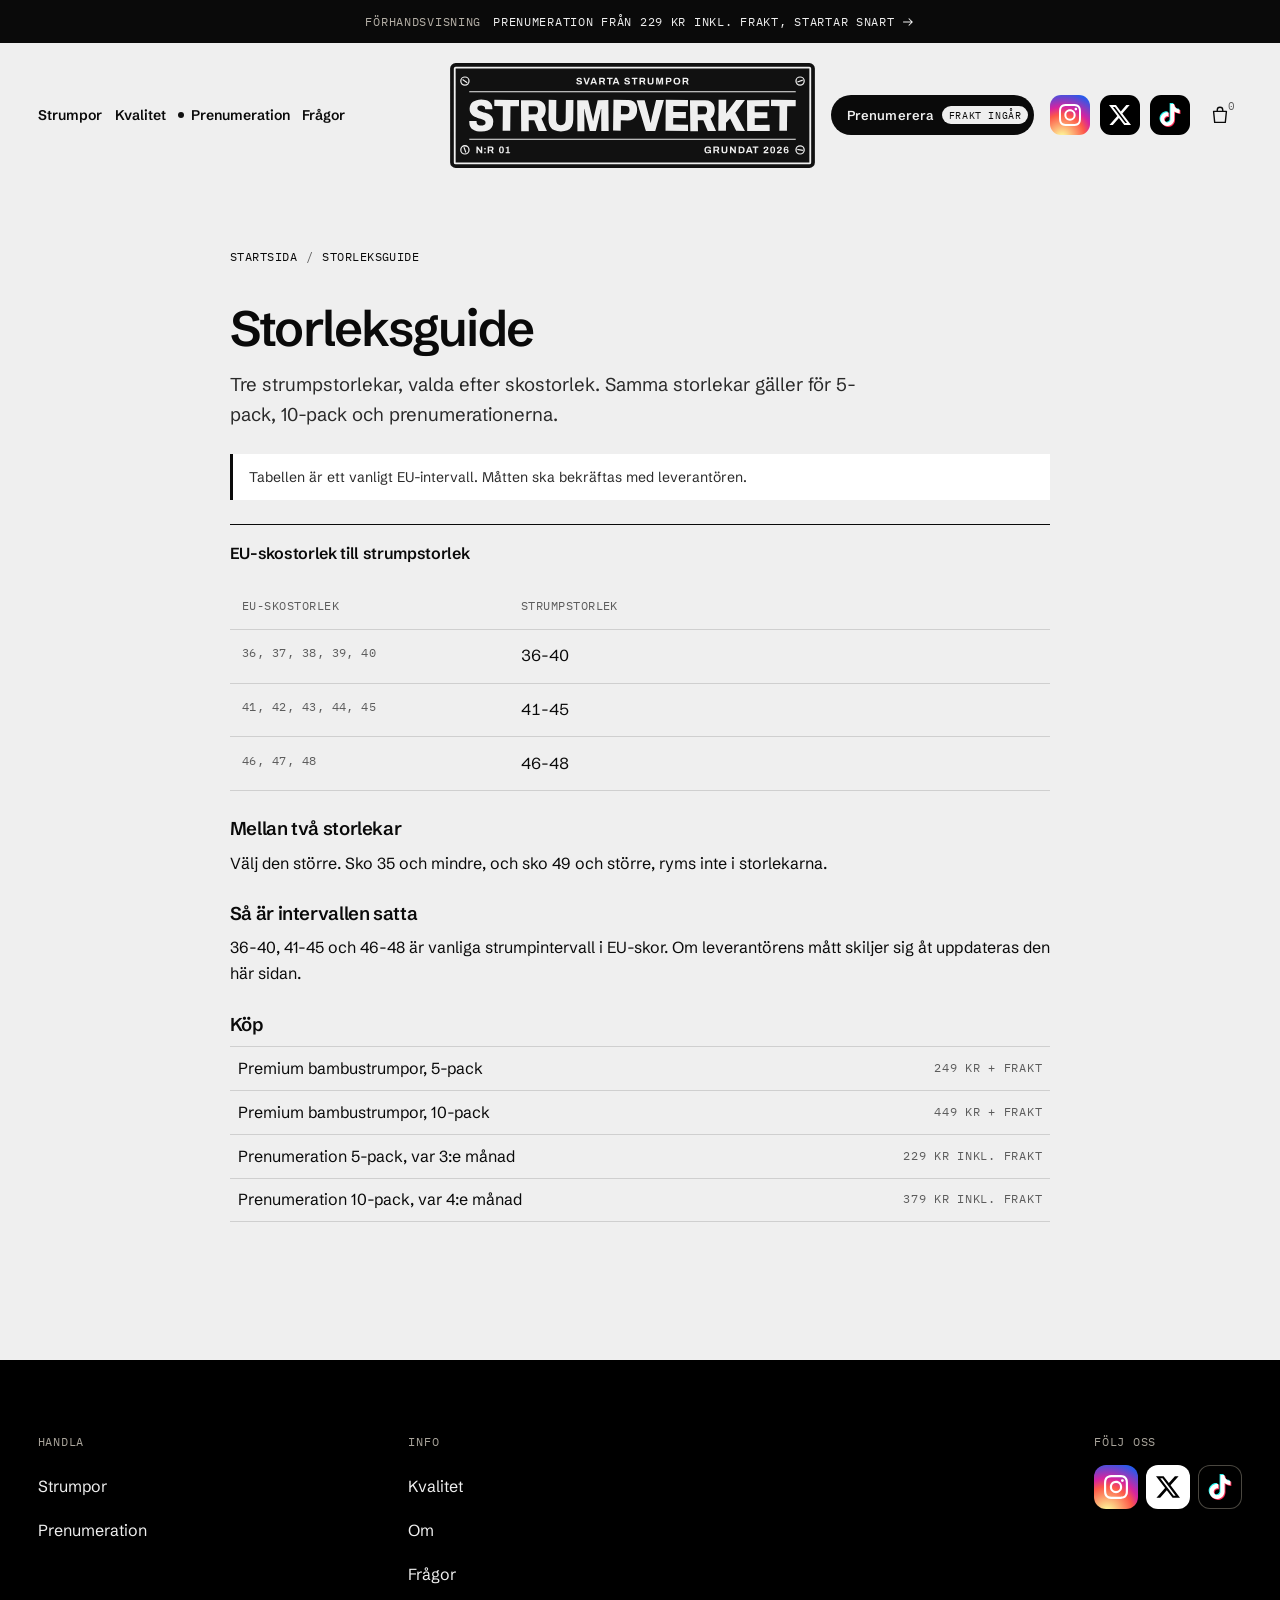
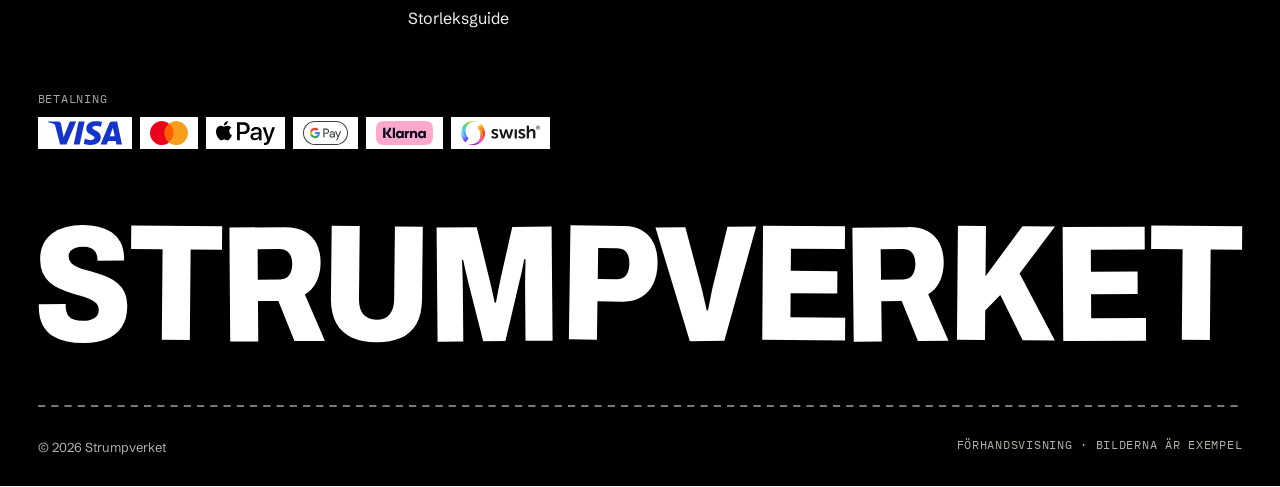
==== commit ddb4708c: "Design preview: kontrast (Kontrastblock)\n\nKontrastblock: ljusgrå bas, svarta block och starkare rö" ====
--- a/storleksguide/index.html
+++ b/storleksguide/index.html
@@ -14,7 +14,7 @@
 <link rel="icon" href="../favicon-16.png" type="image/png" sizes="16x16">
 <link rel="apple-touch-icon" href="../apple-touch-icon.png" sizes="180x180">
 <link rel="manifest" href="../site.webmanifest">
-<meta name="theme-color" content="#0d0d0e">
+<meta name="theme-color" content="#efefef">
 <meta property="og:type" content="website">
 <meta property="og:locale" content="sv_SE">
 <meta property="og:site_name" content="Strumpverket">
@@ -32,7 +32,7 @@
 <meta name="twitter:image:alt" content="Strumpverkets logotyp, en svart skylt med texten STRUMPVERKET, bredvid rubriken Svarta strumpor. Inget annat.">
 <link rel="preload" href="../assets/fonts/schibsted-grotesk-var.woff2" as="font" type="font/woff2" crossorigin>
 
-<style> @font-face{font-family: "Schibsted Grotesk";src: url("../assets/fonts/schibsted-grotesk-var.woff2") format("woff2");font-weight: 400 800;font-style: normal;font-display: swap}@font-face{font-family: "Plex Mono";src: url("../assets/fonts/ibm-plex-mono-400.woff2") format("woff2");font-weight: 400;font-style: normal;font-display: swap}@font-face{font-family: "Grotesk Fallback";src: local("Arial"),local("Helvetica"),local("Liberation Sans");size-adjust: 101%;ascent-override: 96%;descent-override: 26%}:root{--paper: #fbfbfa;--paper-2: #f2f1ee;--paper-3: #e9e6e0;--white: #ffffff;--ink: #111111;--ink-2: #3f3c37;--muted: #625e57;--line: #d8d3cb;--bronze: #8c5e36;--bronze-dark: #b8845a;--thread: var(--bronze);--font-sans: "Schibsted Grotesk","Grotesk Fallback",system-ui,sans-serif;--font-mono: "Plex Mono",ui-monospace,"SFMono-Regular",Menlo,monospace;--step--1: 0.75rem;--step-0: 1rem;--step-1: clamp(1.0625rem,1rem + 0.2vw,1.1875rem);--step-2: clamp(1.375rem,1.15rem + 0.6vw,1.625rem);--step-3: clamp(2rem,1.3rem + 2.25vw,3.25rem);--step-4: clamp(2.5rem,1.1rem + 4.3vw,5.25rem);--s-1: 0.25rem;--s-2: 0.5rem;--s-3: 0.75rem;--s-4: 1rem;--s-5: 1.5rem;--s-6: 2rem;--s-7: 3rem;--s-8: 4rem;--s-9: 6rem;--section: clamp(4rem,2rem + 8.3vw,8.75rem);--gutter: clamp(1.25rem,0.6rem + 2.2vw,2.5rem);--max: 86rem;--radius: 14px;--radius-lg: clamp(18px,1rem + 1vw,28px);--shadow-1: 0 1px 2px rgb(17 17 17 / 0.04),0 4px 14px -6px rgb(17 17 17 / 0.08);--shadow-2: 0 2px 4px rgb(17 17 17 / 0.04),0 18px 40px -18px rgb(17 17 17 / 0.22);--ease-out: cubic-bezier(0.22,1,0.36,1);--ease-in-out: cubic-bezier(0.65,0,0.35,1);--header-h: 4rem;--masthead-h: 9rem;color-scheme: light}@media (min-width: 64rem){:root{--s-6: 1.75rem;--s-7: 2.5rem;--s-8: 3.25rem;--s-9: 4.75rem}}*,*::before,*::after{box-sizing: border-box}html{-webkit-text-size-adjust: 100%;text-size-adjust: 100%;scroll-padding-top: calc(var(--header-h) + 1rem)}@media (prefers-reduced-motion: no-preference){html{scroll-behavior: smooth}}body{margin: 0;background: var(--paper);color: var(--ink);font-family: var(--font-sans);font-size: var(--step-0);line-height: 1.6;font-weight: 400;-webkit-font-smoothing: antialiased;font-kerning: normal}img,video,svg{display: block;max-width: 100%}[hidden]{display: none !important}img,video{height: auto}button,input{font: inherit;color: inherit}a{color: inherit}h1,h2,h3{margin: 0;font-weight: 600;line-height: 1.04;letter-spacing: -0.035em;text-wrap: balance}p{margin: 0;text-wrap: pretty}ul,ol{margin: 0;padding: 0;list-style: none}:focus-visible{outline: 2px solid var(--ink);outline-offset: 3px;border-radius: 2px}.skip-link{position: absolute;left: var(--gutter);top: -100px;z-index: 100;background: var(--ink);color: var(--paper);padding: var(--s-3) var(--s-4);text-decoration: none}.skip-link:focus{top: var(--s-3)}.visually-hidden{position: absolute !important;width: 1px;height: 1px;overflow: hidden;clip-path: inset(50%);white-space: nowrap}.wrap{width: 100%;max-width: var(--max);margin-inline: auto;padding-inline: var(--gutter)}.label{font-family: var(--font-mono);font-size: var(--step--1);letter-spacing: 0.06em;text-transform: uppercase;color: var(--muted);line-height: 1.4}.site-header{position: sticky;top: 0;z-index: 20;background: color-mix(in srgb,var(--paper) 88%,transparent);backdrop-filter: saturate(1.2) blur(10px);-webkit-backdrop-filter: saturate(1.2) blur(10px);border-bottom: 1px solid transparent;transition: border-color 0.3s}.site-header.is-scrolled{border-bottom-color: var(--line)}.site-header>.wrap{height: var(--header-h);display: grid;grid-template-columns: 1fr auto 1fr;align-items: center;gap: var(--s-4)}.nav{display: none}.nav ul{display: flex;flex-wrap: wrap;gap: clamp(0.65rem,-0.8rem + 2vw,var(--s-6))}.nav a{text-decoration: none;font-size: 0.9375rem;white-space: nowrap}@media (min-width: 52rem) and (max-width: 71.99rem){.nav a{font-size: 0.875rem}.nav ul{gap: 0.7rem}}@media (min-width: 52rem) and (max-width: 59.99rem){.nav ul{gap: 0.5rem}.nav a{font-size: 0.8125rem}}.header-left{display: flex;align-items: center}.header-right{display: flex;justify-content: flex-end;align-items: center;gap: var(--s-2)}@media (min-width: 52rem){.nav{display: block}.icon-btn.menu-toggle{display: none}}.u-link{position: relative;text-decoration: none;padding-bottom: 2px}.u-link::after{content: "";position: absolute;left: 0;right: 0;bottom: 0;height: 1px;background: currentColor;transform: scaleX(0);transform-origin: right center;transition: transform 0.45s var(--ease-out)}.u-link:hover::after,.u-link:focus-visible::after{transform: scaleX(1);transform-origin: left center}.u-link.hit{display: inline-flex;align-items: center;min-height: 44px;padding-bottom: 0}.u-link.hit::after{bottom: auto;top: calc(50% + 0.62em)}.u-link.hit-slop::before{content: "";position: absolute;left: -0.2em;right: -0.2em;top: 50%;height: 44px;transform: translateY(-50%)}.wordmark{display: block;position: relative;text-decoration: none;color: var(--ink);padding: 8px;margin: -8px}.wordmark img{display: block;max-width: none;height: auto}.wordmark .wordmark__plate{display: none;width: clamp(330px,250px + 9vw,380px)}.wordmark__plain{width: 196px}@media (min-width: 40rem){.wordmark__plain{width: 224px}}@media (min-width: 64rem){.site-header{top: calc(var(--header-h) - var(--masthead-h))}.site-header>.wrap{position: relative;height: var(--masthead-h)}.wordmark{position: static}.wordmark .wordmark__plate{display: block;transition: opacity 0.35s var(--ease-out)}.wordmark__plain{position: absolute;inset-inline: 0;bottom: calc((var(--header-h) - 22px) / 2);margin-inline: auto;opacity: 0;visibility: hidden;translate: 0 6px;transition: opacity 0.35s var(--ease-out),translate 0.5s var(--ease-out),visibility 0s linear 0.35s}.header-left,.header-right{transition: translate 0.5s var(--ease-out)}.site-header.is-scrolled .wordmark__plate{opacity: 0}.site-header.is-scrolled .wordmark__plain{opacity: 1;visibility: visible;translate: 0 0;transition-delay: 0s}.site-header.is-scrolled :is(.header-left,.header-right){translate: 0 calc((var(--masthead-h) - var(--header-h)) / 2)}}@media (prefers-reduced-motion: no-preference){.js .wordmark :is(.wordmark__plate,.wordmark__plain){animation: plate-in 1.1s var(--ease-out) 0.15s backwards}.wordmark .wordmark__plate{transition: opacity 0.35s var(--ease-out),translate 0.45s var(--ease-out)}.wordmark:is(:hover,:focus-visible) .wordmark__plate,.site-header.is-scrolled .wordmark:is(:hover,:focus-visible) .wordmark__plain{translate: 0 -2px}}@media (prefers-reduced-motion: reduce){.wordmark img,.header-left,.header-right{translate: none !important}}@keyframes letter-up{to{transform: translateY(0)}}@keyframes draw{to{stroke-dashoffset: 0}}@keyframes plate-in{from{clip-path: inset(0 100% 0 0)}to{clip-path: inset(0 0 0 0)}}.icon-btn{position: relative;display: inline-grid;place-items: center;width: 44px;height: 44px;border: 0;background: transparent;border-radius: 50%;cursor: pointer;transition: background-color 0.25s}.icon-btn:hover{background: var(--paper-2)}.icon-btn svg{width: 22px;height: 22px}.cart-count{position: absolute;top: 4px;right: 2px;min-width: 18px;height: 18px;padding: 0 5px;border-radius: 9px;background: var(--ink);color: var(--paper);font-family: var(--font-mono);font-size: 0.6875rem;line-height: 18px;text-align: center}.cart-count[data-count="0"]{background: transparent;color: var(--muted)}.cart-count.is-bumping{animation: bump 0.5s var(--ease-out)}@keyframes bump{0%{scale: 1}35%{scale: 1.45}100%{scale: 1}}@media (prefers-reduced-motion: reduce){.cart-count.is-bumping{animation: none}}.mobile-nav{display: none;border-top: 1px solid var(--line)}.mobile-nav.is-open{display: block}.mobile-nav ul{display: grid;padding-block: var(--s-3) var(--s-5)}.mobile-nav a{display: block;padding: var(--s-3) 0;font-size: var(--step-2);font-weight: 600;letter-spacing: -0.03em;text-decoration: none}@media (min-width: 52rem){.mobile-nav,.mobile-nav.is-open{display: none}}.btn{--btn-bg: var(--ink);--btn-fg: var(--paper);--btn-fill: var(--paper);--btn-fill-fg: var(--ink);position: relative;isolation: isolate;overflow: hidden;display: inline-flex;align-items: center;justify-content: center;gap: 0.75em;min-height: 52px;padding: 0 1.6em;border: 1px solid var(--ink);border-radius: 999px;background: var(--btn-bg);color: var(--btn-fg);font-size: 0.9375rem;font-weight: 500;letter-spacing: 0.01em;text-decoration: none;cursor: pointer;transition: color 0.45s var(--ease-out),translate 0.4s var(--ease-out),scale 0.25s var(--ease-out),box-shadow 0.45s var(--ease-out)}.btn:hover{box-shadow: 0 10px 24px -14px rgb(17 17 17 / 0.45)}.btn:active{scale: 0.97;transition-duration: 0.45s,0.4s,0.1s,0.45s}.btn::before{content: "";position: absolute;inset: 0;z-index: -1;background: var(--btn-fill);transform: scaleX(0);transform-origin: right center;transition: transform 0.55s var(--ease-out)}.btn:hover,.btn:focus-visible{color: var(--btn-fill-fg)}.btn:hover::before,.btn:focus-visible::before{transform: scaleX(1);transform-origin: left center}.btn__arrow{width: 1.1em;height: 1.1em;transition: transform 0.45s var(--ease-out)}.btn:hover .btn__arrow,.btn:focus-visible .btn__arrow{transform: translateX(4px)}.btn--ghost{--btn-bg: transparent;--btn-fg: var(--ink);--btn-fill: var(--ink);--btn-fill-fg: var(--paper)}.btn--block{width: 100%}@media (prefers-reduced-motion: reduce){.btn,.btn::before,.btn__arrow{transition-duration: 0.01s}.btn:active{scale: 1}}.add-btn{--btn-bg: transparent;--btn-fg: var(--ink);--btn-fill: var(--ink);--btn-fill-fg: var(--paper);width: 100%;min-height: 48px}.add-btn::before{transform: scaleY(0);transform-origin: bottom}.add-btn:hover::before,.add-btn:focus-visible::before{transform: scaleY(1);transform-origin: bottom}.add-btn__label,.add-btn__done{display: inline-flex;align-items: center;gap: 0.6em;transition: translate 0.45s var(--ease-out),opacity 0.3s}.add-btn__done{position: absolute;inset: 0;justify-content: center;translate: 0 110%;opacity: 0}.add-btn.is-added{color: var(--paper)}.add-btn.is-added::before{transform: scaleY(1)}.add-btn.is-added .add-btn__label{translate: 0 -110%;opacity: 0}.add-btn.is-added .add-btn__done{translate: 0 0;opacity: 1}.add-btn__done path{stroke-dasharray: 24;stroke-dashoffset: 24}.add-btn.is-added .add-btn__done path{animation: draw 0.5s var(--ease-out) 0.15s forwards}@media (prefers-reduced-motion: reduce){.add-btn__label,.add-btn__done{transition: none}.add-btn.is-added .add-btn__done path{animation: none;stroke-dashoffset: 0}}.hero{padding-top: clamp(2.5rem,1rem + 6vw,6rem)}.hero__top{display: grid;gap: var(--s-6);align-items: end}.hero h1{font-size: var(--step-4);font-weight: 600;letter-spacing: -0.05em;line-height: 0.95}.hero h1 .line{display: block;overflow: hidden;padding-bottom: 0.06em}.hero h1 .line>span{display: inline-block}.hero__head{display: grid;gap: var(--s-5)}.hero__aside{display: grid;gap: var(--s-5);max-width: 31rem}.hero__lede{font-size: var(--step-1);color: var(--ink-2);line-height: 1.5}.hero__promise{padding-top: var(--s-4);border-top: 1px solid var(--line);color: var(--ink-2);font-size: 0.9375rem}.hero__promise strong{color: var(--ink);font-weight: 600}.hero__spec{display: grid;grid-template-columns: repeat(3,minmax(0,1fr));gap: var(--s-4);margin: clamp(2.5rem,1.5rem + 3vw,4rem) 0 0;padding-top: var(--s-4);border-top: 1px solid var(--ink)}.hero__spec div{display: flex;flex-direction: column-reverse;justify-content: flex-end;gap: var(--s-1)}.hero__spec dt{font-family: var(--font-mono);font-size: 0.75rem;letter-spacing: 0.06em;text-transform: uppercase;color: var(--muted);line-height: 1.4}.hero__spec dd{margin: 0;font-size: var(--step-2);font-weight: 600;letter-spacing: -0.03em;line-height: 1.1;font-variant-numeric: tabular-nums}.hero__cta{display: flex;flex-wrap: wrap;align-items: center;gap: var(--s-5)}.hero__media{margin: clamp(1.5rem,1rem + 2vw,2.5rem) 0 0}.hero__frame{position: relative;overflow: hidden;background: var(--paper-3);aspect-ratio: 4 / 5;border-radius: 2px}.hero__frame video,.hero__frame picture,.hero__frame img{position: absolute;inset: 0;width: 100%;height: 100%;object-fit: cover;object-position: 62% 50%}.hero__frame video{opacity: 0;transition: opacity 0.8s}.hero__frame video.is-playing{opacity: 1}.media-toggle{position: absolute;right: var(--s-4);bottom: var(--s-4);z-index: 2;display: inline-flex;align-items: center;gap: 0.5em;min-height: 44px;padding: 0 0.95em;border: 0;border-radius: 999px;cursor: pointer;background: color-mix(in srgb,var(--paper) 86%,transparent);color: var(--ink);font-family: var(--font-mono);font-size: 0.75rem;letter-spacing: 0.06em;text-transform: uppercase;backdrop-filter: blur(6px);-webkit-backdrop-filter: blur(6px)}.media-toggle svg{width: 12px;height: 12px}.media-toggle[hidden]{display: none}.hero__caption{display: flex;flex-wrap: wrap;justify-content: space-between;gap: var(--s-4);padding-top: var(--s-3)}@media (min-width: 40rem){.hero__frame{aspect-ratio: 16 / 9}}@media (min-width: 60rem){.hero__top{grid-template-columns: 1.45fr 1fr;gap: var(--s-8)}.hero__aside{padding-bottom: 0.6rem}}@media (prefers-reduced-motion: no-preference){.js .hero h1 .line>span{transform: translateY(105%);animation: letter-up 1.1s var(--ease-out) forwards}.js .hero h1 .line:nth-child(2)>span{animation-delay: 0.12s}.js .hero__eyebrow{opacity: 0;animation: fade-up 0.9s var(--ease-out) 0.1s forwards}.js .hero__spec{opacity: 0;animation: fade-up 1s var(--ease-out) 0.5s forwards}.js .hero__aside{opacity: 0;animation: fade-up 1s var(--ease-out) 0.35s forwards}}@keyframes fade-up{from{opacity: 0;transform: translateY(16px)}to{opacity: 1;transform: none}}.section{padding-block: var(--section)}.section-head{display: grid;gap: var(--s-5);margin-bottom: clamp(3rem,1.75rem + 3.5vw,5.5rem)}.section-head .label{margin-bottom: var(--s-3)}.section-head h2{font-size: var(--step-3)}.section-head>p{color: var(--ink-2);max-width: 34rem;font-size: var(--step-1);line-height: 1.5}@media (min-width: 60rem){.section-head{grid-template-columns: 1fr 1fr;align-items: end;gap: var(--s-8)}}.stitch-divider{width: 100%;height: 6px;color: var(--thread)}.stitch-divider line{stroke: currentColor;stroke-width: 1.5;stroke-dasharray: 6 5}@media (prefers-reduced-motion: no-preference){.js .stitch-divider line{clip-path: inset(0 100% 0 0);transition: clip-path 1.6s var(--ease-in-out)}.js .stitch-divider.is-in line{clip-path: inset(0 0 0 0)}}.products{display: grid;gap: var(--s-6) var(--s-3);grid-template-columns: repeat(2,minmax(0,1fr));align-items: stretch}@media (min-width: 60rem){.products{gap: var(--s-7) var(--s-5)}}@media (min-width: 72rem){.products{grid-template-columns: repeat(4,minmax(0,1fr))}}.product-card{display: flex;flex-direction: column;gap: var(--s-3);min-width: 0;height: 100%}.product{display: flex;flex-direction: column;flex: 1;min-width: 0}.product__media-link{display: block;color: inherit;text-decoration: none}.product__media-link:focus-visible{outline-offset: 2px}.product__media{position: relative;overflow: hidden;background: #eeebe6;aspect-ratio: 3 / 4}.product__media img{width: 100%;height: 100%;object-fit: cover;transition: scale 1.2s var(--ease-out)}.product-card:hover .product__media img,.product-card:focus-within .product__media img{scale: 1.035}@media (prefers-reduced-motion: reduce){.product-card:hover .product__media img,.product-card:focus-within .product__media img{scale: 1}}@media (max-width: 39.99rem){.product__media{aspect-ratio: 1 / 1}.product__row{flex-direction: column;align-items: flex-start;gap: 0.15rem}.product__name{font-size: 1.125rem}.product__price{align-items: flex-start;text-align: left;font-size: 1rem}.product__desc{font-size: 0.875rem;line-height: 1.45}.product__meta{flex-wrap: wrap}.product-card .add-btn{font-size: 0.8125rem;padding-inline: 0.4em}.product-card .sizes__opts{gap: 0.35rem}.product-card .chip{flex: 1 1 2.5rem}.product-card .chip span{width: 100%;min-width: 0;padding-inline: 0.2em;font-size: 0.75rem}}.product__tag{position: absolute;left: var(--s-3);top: var(--s-3);font-family: var(--font-mono);font-size: 0.6875rem;letter-spacing: 0.06em;text-transform: uppercase;background: var(--paper);color: var(--ink);padding: 0.3em 0.6em}.product__placard{display: flex;flex-direction: column;gap: var(--s-2);flex: 1;padding-top: var(--s-1);border-top: 1px solid var(--ink)}.product__placard .add-btn{margin-top: auto}.product__row{display: flex;justify-content: space-between;align-items: flex-start;gap: var(--s-3);padding-top: var(--s-3)}.product__name{flex: 1;min-width: 0;font-size: var(--step-1);font-weight: 600;letter-spacing: -0.02em;line-height: 1.2}.product__price{flex: none;display: flex;flex-direction: column;align-items: flex-end;gap: 0.1rem;font-size: var(--step-1);font-weight: 500;font-variant-numeric: tabular-nums;line-height: 1.15;text-align: right}.price-was{color: var(--muted);font-weight: 400;font-size: 0.8125rem;text-decoration: line-through;letter-spacing: 0}.price-now{font-weight: 500}.save-line{display: flex;flex-wrap: wrap}.save-badge{display: inline-block;padding: 0.28em 0.6em 0.22em;border-radius: 999px;background: var(--ink);color: var(--paper);font-family: var(--font-mono);font-size: 0.6875rem;font-weight: 400;letter-spacing: 0.05em;text-transform: uppercase;line-height: 1.3;white-space: nowrap}.size-extra{display: flex}.callout{padding: var(--s-3) var(--s-4);background: var(--paper-2);border-left: 3px solid var(--bronze);color: var(--ink-2);font-size: 0.9375rem}.section-head + .callout{margin-top: calc(-1 * clamp(1.25rem,0.8rem + 1.5vw,2.5rem));margin-bottom: clamp(1.75rem,1rem + 2vw,2.75rem);max-width: 42rem}.product__desc{color: var(--ink-2);font-size: 0.9375rem}.product__meta{display: flex;justify-content: space-between;gap: var(--s-3)}.sizes{border: 0;padding: 0;margin: var(--s-2) 0 var(--s-1);min-width: 0}.sizes legend{padding: 0;margin-bottom: var(--s-2)}.sizes__opts{display: flex;flex-wrap: wrap;gap: var(--s-2)}.chip{position: relative}.chip input{position: absolute;opacity: 0;inset: 0;margin: 0;cursor: pointer}.chip span{display: inline-grid;place-items: center;min-width: 4.25rem;min-height: 44px;padding: 0 0.8em;border: 1px solid var(--line);border-radius: 999px;font-size: 0.875rem;font-variant-numeric: tabular-nums;transition: border-color 0.2s,background-color 0.2s,color 0.2s}.chip input:hover + span{border-color: var(--ink)}.chip input:checked + span{background: var(--ink);border-color: var(--ink);color: var(--paper)}.chip input:focus-visible + span{outline: 2px solid var(--ink);outline-offset: 2px}.why{display: grid;gap: var(--s-8)}.why__statement{font-size: var(--step-3);font-weight: 600;letter-spacing: -0.04em;line-height: 1.05;max-width: 22ch;text-wrap: balance}.why__grid{display: grid;gap: var(--s-7)}.why__media figure{margin: 0}.why__media .frame{overflow: hidden;background: var(--paper-3);aspect-ratio: 4 / 3}.why__media img{width: 100%;height: 100%;object-fit: cover}.why__media figcaption{padding-top: var(--s-3)}.points{display: grid;gap: 0;counter-reset: pt}.points li{display: grid;grid-template-columns: 3.5rem 1fr;gap: var(--s-4);padding: var(--s-5) 0;border-top: 1px solid var(--line)}.points li:last-child{border-bottom: 1px solid var(--line)}.points h3{font-size: var(--step-1);letter-spacing: -0.02em;margin-bottom: var(--s-2);line-height: 1.25}.points p{color: var(--ink-2)}.why__note{margin-top: var(--s-5);color: var(--muted);font-size: 0.875rem}@media (min-width: 60rem){.why__grid{grid-template-columns: 1.1fr 1fr;gap: var(--s-9);align-items: start}.why__media{position: sticky;top: calc(var(--header-h) + 2rem)}}.box{background: var(--paper-2)}.box__grid{display: grid;gap: var(--s-7);align-items: center}.box__media{overflow: hidden;background: #eeebe6;aspect-ratio: 3 / 4;max-width: 34rem}.box__media img{width: 100%;height: 100%;object-fit: cover}.box__body{display: grid;gap: var(--s-5);max-width: 34rem}.box__body h2{font-size: var(--step-3)}.box__body>p{color: var(--ink-2);font-size: var(--step-1);line-height: 1.5}.box__list li{display: flex;gap: var(--s-3);padding: var(--s-3) 0;border-top: 1px solid var(--line)}.box__list li::before{content: "";flex: none;width: 14px;margin-top: 0.75em;border-top: 1.5px dashed var(--thread)}.box__price{display: flex;align-items: center;gap: var(--s-3);flex-wrap: wrap}.box__price strong{font-size: var(--step-2);font-weight: 600;letter-spacing: -0.03em}@media (min-width: 60rem){.box__grid{grid-template-columns: 1fr 1fr;gap: var(--s-9)}}.products--duo{grid-template-columns: minmax(0,1fr);gap: var(--s-7)}@media (min-width: 40rem){.products--duo{grid-template-columns: repeat(2,minmax(0,1fr));gap: var(--s-7) var(--s-5)}}@media (min-width: 72rem){.products--duo{grid-template-columns: repeat(2,minmax(0,1fr));gap: var(--s-7) var(--s-7)}}.products--duo .product__media{aspect-ratio: 4 / 3}.products--duo .product__media img{object-position: 50% 55%}.products--duo .product__name{font-size: var(--step-2)}.products--duo .product__price .price-now{font-size: var(--step-2);font-weight: 600;letter-spacing: -0.03em}@media (max-width: 39.99rem){.products--duo .product__media{aspect-ratio: 4 / 3}.products--duo .product__row{flex-direction: row;align-items: flex-start}.products--duo .product__price{align-items: flex-end;text-align: right}.products--duo .product-card .add-btn{font-size: 0.9375rem}.products--duo .product-card .chip{flex: 1 1 4rem}.products--duo .product-card .chip span{font-size: 0.875rem}}.price-unit{font-family: var(--font-mono);font-size: 0.75rem;font-weight: 400;letter-spacing: 0.04em;color: var(--muted);text-transform: uppercase}.save-line{align-items: center;gap: 0.35rem 0.6rem}.save-note{font-size: 0.875rem;color: var(--ink-2)}.ship-line{font-size: 0.9375rem;color: var(--ink-2)}.ship-line strong{color: var(--ink);font-weight: 600}.subs{display: grid;gap: var(--s-5)}@media (min-width: 48rem){.subs{grid-template-columns: repeat(2,minmax(0,1fr))}}.sub-card{display: flex}.sub{display: flex;flex-direction: column;gap: var(--s-4);flex: 1;padding: clamp(1.25rem,0.8rem + 2vw,2.25rem);background: var(--paper);border: 1px solid var(--line);border-top: 2px solid var(--ink)}.sub__name{font-size: var(--step-3)}.sub__name span{display: block;margin-top: 0.15em;font-size: var(--step-1);font-weight: 500;letter-spacing: -0.02em;color: var(--ink-2)}.sub__price{display: flex;flex-wrap: wrap;align-items: baseline;gap: var(--s-3)}.sub__price strong{font-size: var(--step-2);font-weight: 600;letter-spacing: -0.03em;font-variant-numeric: tabular-nums}.sub .add-btn{margin-top: auto}.sub .sizes{margin: 0}.faq{max-width: 56rem}.faq details{border-top: 1px solid var(--line)}.faq details:last-child{border-bottom: 1px solid var(--line)}.faq summary{display: flex;justify-content: space-between;align-items: center;gap: var(--s-4);padding: var(--s-5) 0;cursor: pointer;list-style: none;font-size: var(--step-1);font-weight: 500;letter-spacing: -0.015em}.faq summary::-webkit-details-marker{display: none}.faq summary .plus{position: relative;flex: none;width: 16px;height: 16px}.faq summary .plus::before,.faq summary .plus::after{content: "";position: absolute;left: 0;top: 50%;width: 100%;height: 1.5px;background: currentColor;transition: transform 0.4s var(--ease-out)}.faq summary .plus::after{transform: rotate(90deg)}.faq details[open] summary .plus::after{transform: rotate(0deg)}.faq .answer{padding: 0 0 var(--s-6);max-width: 44rem;color: var(--ink-2)}.faq details::details-content{block-size: 0;overflow-y: clip;transition: block-size 0.45s var(--ease-out),content-visibility 0.45s allow-discrete}.faq details[open]::details-content{block-size: auto}@supports (interpolate-size: allow-keywords){:root{interpolate-size: allow-keywords}}@media (prefers-reduced-motion: reduce){.faq details::details-content{transition: none}}.news{border-top: 1px solid var(--line)}.news__grid{display: grid;gap: var(--s-6)}.news h2{font-size: var(--step-3)}.news__form{display: grid;gap: var(--s-3);max-width: 34rem}.news__field{display: flex;flex-direction: column;gap: var(--s-3)}.news__field input{min-height: 52px;padding: 0 1.2em;border: 1px solid var(--ink);border-radius: 999px;background: transparent}.news__field input::placeholder{color: var(--muted);opacity: 1}.news__note{font-size: 0.875rem;color: var(--muted)}.news__status{min-height: 1.5em;font-size: 0.9375rem}@media (min-width: 40rem){.news__field{flex-direction: row}.news__field input{flex: 1}}@media (min-width: 60rem){.news__grid{grid-template-columns: 1fr 1fr;align-items: end;gap: var(--s-9)}}.site-footer{padding-top: var(--s-9);padding-bottom: var(--s-6);background: var(--ink);color: var(--paper)}.site-footer a{color: var(--paper)}.site-footer :focus-visible,.moment :focus-visible{outline-color: var(--paper)}.footer-cols{display: grid;gap: var(--s-7);grid-template-columns: repeat(2,1fr)}.footer-cols h2{font-family: var(--font-mono);font-size: var(--step--1);font-weight: 400;letter-spacing: 0.06em;text-transform: uppercase;color: #a9a49b;margin-bottom: var(--s-4)}.footer-cols ul{display: grid;gap: 0}.footer-cols a.hit{width: max-content;max-width: 100%}.footer-cols a{text-decoration: none}.footer-cols .socials{display: flex;flex-wrap: wrap;gap: var(--s-2)}.socials a{display: inline-grid;place-items: center;width: 44px;height: 44px;border-radius: 50%;border: 1px solid #45423d;transition: background-color 0.3s,color 0.3s,border-color 0.3s,translate 0.3s var(--ease-out)}.socials a:hover,.socials a:focus-visible{background: var(--paper);color: var(--ink);border-color: var(--paper);translate: 0 -2px}@media (prefers-reduced-motion: reduce){.socials a:hover,.socials a:focus-visible{translate: none}}.socials svg{width: 18px;height: 18px;fill: currentColor}.socials-col{grid-column: 1 / -1}.header-socials{display: none;align-items: center;gap: 2px;margin: 0;padding: 0;list-style: none}.header-socials a{display: inline-grid;place-items: center;width: 44px;height: 44px;border-radius: 50%;color: var(--ink);border: 1px solid transparent;transition: background-color 0.3s,border-color 0.3s,translate 0.3s var(--ease-out)}.header-socials a:hover,.header-socials a:focus-visible{background: var(--paper-2);border-color: var(--line);translate: 0 -2px}@media (prefers-reduced-motion: reduce){.header-socials a:hover,.header-socials a:focus-visible{translate: none}}.header-socials svg{width: 18px;height: 18px;fill: currentColor}@media (min-width: 64rem){.header-socials{display: flex}}.socials--light a{color: var(--ink);border-color: var(--line)}.socials--light a:hover,.socials--light a:focus-visible{background: var(--ink);color: var(--paper);border-color: var(--ink)}.mobile-socials{display: grid;gap: var(--s-3);padding-bottom: var(--s-5);border-top: 1px solid var(--line);padding-top: var(--s-4)}.mobile-socials .label{margin: 0}.pay-block{margin-top: var(--s-8)}.pay-block h2{font-family: var(--font-mono);font-size: var(--step--1);font-weight: 400;letter-spacing: 0.06em;text-transform: uppercase;color: #a9a49b;margin: 0 0 var(--s-3)}.pay-row{display: flex;flex-wrap: wrap;align-items: center;gap: 8px}.pay-badge{display: inline-flex;align-items: center;justify-content: center;box-sizing: border-box;height: 32px;padding: 4px 10px;background: #fff;border-radius: 6px}.pay-badge img{display: block;height: 24px;width: auto;max-width: none}.pay-badge--mark{padding: 0;background: transparent}.pay-badge--mark img{height: 32px}.footer-mark{margin-top: var(--s-9);container-type: inline-size}.footer-mark .mark{width: 100%;height: auto}.footer-mark .stitch-divider{margin-top: 5cqi;color: var(--bronze-dark)}.footer-base{display: flex;flex-wrap: wrap;justify-content: space-between;gap: var(--s-3);margin-top: var(--s-6);font-size: 0.8125rem;color: #b5b0a7}.footer-base .label{color: #b5b0a7}@media (min-width: 52rem){.footer-cols{grid-template-columns: 1fr 1fr 1.4fr}.socials-col{grid-column: auto;justify-self: end}}.cart{margin: 0 0 0 auto;padding: 0;border: 0;width: min(28rem,100vw);max-width: 100vw;height: 100dvh;max-height: 100dvh;background: var(--paper);color: var(--ink);transition: translate 0.5s var(--ease-out),display 0.5s allow-discrete,overlay 0.5s allow-discrete;translate: 100% 0}.cart[open]{translate: 0 0}@starting-style{.cart[open]{translate: 100% 0}}.cart::backdrop{background: rgb(18 18 17 / 0);transition: background-color 0.5s,display 0.5s allow-discrete,overlay 0.5s allow-discrete}.cart[open]::backdrop{background: rgb(18 18 17 / 0.35)}@starting-style{.cart[open]::backdrop{background: rgb(18 18 17 / 0)}}@media (prefers-reduced-motion: reduce){.cart,.cart::backdrop{transition: none}}.cart__inner{display: grid;grid-template-rows: auto 1fr auto;height: 100%}.cart__head{display: flex;justify-content: space-between;align-items: center;padding: var(--s-4) var(--gutter);border-bottom: 1px solid var(--line)}.cart__head h2{font-size: var(--step-1);letter-spacing: -0.02em}.cart__items{overflow-y: auto;padding: 0 var(--gutter)}.cart__empty{padding: var(--s-7) 0;color: var(--ink-2)}.cart-item{display: grid;grid-template-columns: 4.5rem 1fr auto;gap: var(--s-4);padding: var(--s-5) 0;border-bottom: 1px solid var(--line);align-items: start}.cart-item img{width: 4.5rem;height: 6rem;object-fit: cover;background: #eeebe6}.cart-item__name{font-weight: 600;line-height: 1.3}.cart-item__price{font-variant-numeric: tabular-nums;white-space: nowrap}.qty{display: inline-flex;align-items: center;margin-top: var(--s-3);border: 1px solid var(--line);border-radius: 999px}.qty button{width: 44px;height: 44px;border: 0;background: none;cursor: pointer;border-radius: 50%}.qty button:hover{background: var(--paper-2)}.qty output{min-width: 1.75rem;text-align: center;font-variant-numeric: tabular-nums}.remove{margin-top: var(--s-3);border: 0;background: none;padding: 0;cursor: pointer;color: var(--muted);font-size: 0.875rem}.cart__foot{padding: var(--s-5) var(--gutter) var(--s-6);border-top: 1px solid var(--line);display: grid;gap: var(--s-4)}.cart__lines{margin: 0;display: grid;gap: var(--s-1);font-size: 0.9375rem;color: var(--ink-2)}.cart__lines div{display: flex;justify-content: space-between;gap: var(--s-4)}.cart__lines dt,.cart__lines dd{margin: 0}.cart__lines dd{font-variant-numeric: tabular-nums}.cart__sum{display: flex;justify-content: space-between;font-size: var(--step-1);font-weight: 600}.cart__notice{padding: var(--s-4);background: var(--paper-2);font-size: 0.9375rem}.cart__notice[hidden]{display: none}.toast{position: fixed;left: 50%;bottom: var(--s-5);z-index: 30;translate: -50% 150%;opacity: 0;background: var(--ink);color: var(--paper);padding: 0.85em 1.3em;border-radius: 999px;font-size: 0.9375rem;transition: translate 0.5s var(--ease-out),opacity 0.3s;pointer-events: none;white-space: nowrap}.toast.is-on{translate: -50% 0;opacity: 1}@media (prefers-reduced-motion: reduce){.toast{transition: opacity 0.2s;translate: -50% 0}}@media (prefers-reduced-motion: no-preference){.js [data-reveal]{opacity: 0;transform: translateY(28px);transition: opacity 0.9s var(--ease-out),transform 1.1s var(--ease-out);transition-delay: calc(var(--d,0) * 90ms)}.js [data-reveal].is-in{opacity: 1;transform: none}}.demo-bar{background: var(--ink);color: var(--paper);text-align: center;padding: 0.5rem var(--gutter);font-family: var(--font-mono);font-size: 0.75rem;letter-spacing: 0.06em;text-transform: uppercase}.trust{border-block: 1px solid var(--line);padding-block: var(--s-5);margin-top: var(--s-5)}.trust__list{display: grid;grid-template-columns: 1fr 1fr;gap: var(--s-4) var(--s-5)}.trust__value{font-weight: 500;letter-spacing: -0.02em;line-height: 1.3}.trust__note{margin-top: var(--s-4)}@media (min-width: 60rem){.trust__list{grid-template-columns: repeat(5,minmax(0,1fr))}}@media (max-width: 23rem){.trust__list{grid-template-columns: 1fr}}.moment{background: var(--ink);color: var(--paper);padding-block: clamp(4.5rem,2.5rem + 7vw,8.5rem)}.moment__inner{display: grid;justify-items: center;text-align: center;gap: var(--s-5)}.moment__reveal{display: block;width: min(100%,46rem)}.moment__mark{width: 100%;height: auto}.moment__line{font-size: var(--step-2);font-weight: 500;letter-spacing: -0.03em;line-height: 1.15;max-width: 14ch}.moment .stitch-divider{width: min(10rem,36vw);color: var(--bronze-dark)}@media (prefers-reduced-motion: no-preference){.js .moment__reveal .moment__mark{clip-path: inset(0 100% 0 0)}.js .moment__reveal.is-in .moment__mark{clip-path: inset(0 0 0 0);transition: clip-path 1.25s var(--ease-out)}}.crumbs{display: flex;flex-wrap: wrap;align-items: center;gap: 0.35rem 0.55rem;margin-bottom: var(--s-5);color: var(--muted);font-family: var(--font-mono);font-size: var(--step--1);letter-spacing: 0.04em;text-transform: uppercase}.crumbs a{color: var(--ink)}.crumbs [aria-current="page"]{color: var(--ink)}.guide,.pdp-page{padding-top: clamp(1.5rem,0.5rem + 3vw,3.5rem);padding-bottom: var(--section)}.guide{max-width: 56rem}.guide h1,.pdp h1{font-size: var(--step-3)}.guide .lede,.pdp__lede{color: var(--ink-2);font-size: var(--step-1);margin-top: var(--s-4);max-width: 40rem}.guide h2,.pdp__block h2,.pdp__more h2{font-size: var(--step-1);letter-spacing: -0.02em;margin: var(--s-6) 0 var(--s-3)}.guide .callout{margin-top: var(--s-5)}.table-wrap{margin-top: var(--s-5);border-top: 1px solid var(--ink)}.size-table{width: 100%;border-collapse: collapse;table-layout: fixed}.size-table caption{caption-side: top;text-align: left;padding: var(--s-4) 0;font-weight: 600;letter-spacing: -0.02em}.size-table th,.size-table td{text-align: left;padding: 0.85rem 0.75rem;border-bottom: 1px solid var(--line);vertical-align: top;font-variant-numeric: tabular-nums}.size-table th:first-child,.size-table td:first-child{width: 34%}.size-table th{font-family: var(--font-mono);font-size: 0.75rem;font-weight: 400;letter-spacing: 0.04em;text-transform: uppercase;color: var(--muted)}@media (max-width: 40rem){.size-table th,.size-table td{padding: 0.7rem 0.35rem;font-size: 0.875rem}.size-table th{font-size: 0.6875rem;letter-spacing: 0.03em}}.pdp{display: grid;gap: var(--s-6)}.pdp__label{margin-bottom: var(--s-3)}.pdp__more-text{color: var(--ink-2);margin-top: var(--s-3)}.pdp__price{display: flex;flex-wrap: wrap;align-items: center;gap: var(--s-3);margin-top: var(--s-5)}.pdp__price strong{font-size: var(--step-2);font-weight: 600;letter-spacing: -0.03em}.pdp .callout{margin-top: var(--s-4)}.pdp__form{margin-top: var(--s-5);display: grid;gap: var(--s-3)}.pdp__block p{color: var(--ink-2)}.gallery{display: grid;gap: var(--s-5)}.gallery figure{margin: 0}.gallery img{width: 100%;height: auto;background: #eeebe6}.gallery figcaption{padding-top: var(--s-2)}.related{display: grid}.related a{display: flex;justify-content: space-between;align-items: center;gap: var(--s-4);min-height: 44px;padding-inline: var(--s-2);border-top: 1px solid var(--line);text-decoration: none}.related li:last-child a{border-bottom: 1px solid var(--line)}.related a:hover,.related a:focus-visible{background: var(--paper-2)}@media (min-width: 60rem){.pdp{grid-template-columns: 1.05fr 0.95fr;gap: var(--s-8) var(--s-7);align-items: start}.pdp__info{padding-top: var(--s-2)}}.quality{background: #fff;border-block: 1px solid var(--line)}.mix{margin: 0 0 clamp(3rem,2rem + 3vw,5rem)}.mix__bar{display: flex;gap: 3px;height: 14px}.mix__seg{flex: 0 0 auto;width: calc(var(--w) * 1% - 2px);border-radius: 2px;background: var(--ink);transform-origin: left center}.mix__swatch{flex: none;width: 10px;height: 10px;border-radius: 2px;background: var(--ink)}.mix__seg--2,.mix__swatch--2{background: #6f6a62}.mix__seg--3,.mix__swatch--3{background: var(--bronze)}.mix__legend{display: flex;flex-wrap: wrap;align-items: baseline;gap: var(--s-3) var(--s-6);padding-top: var(--s-4)}.mix__legend ul{display: flex;flex-wrap: wrap;gap: var(--s-2) var(--s-6)}.mix__legend li{display: inline-flex;align-items: center;gap: 0.6em;font-size: 0.9375rem;font-variant-numeric: tabular-nums}.fibers{display: grid;gap: var(--s-7)}.fiber{display: flex;flex-direction: column;gap: var(--s-3);padding-top: var(--s-5);border-top: 2px solid var(--ink)}.fiber__icon{box-sizing: content-box;width: 40px;height: 40px;padding: 16px;margin-bottom: var(--s-3);border-radius: 50%;background: var(--paper);fill: none;stroke: var(--ink);stroke-width: 1.6;stroke-linecap: round;stroke-linejoin: round}.fiber__icon path{stroke-dasharray: 1;stroke-dashoffset: 0}.fiber__pct{font-size: var(--step-3);font-weight: 600;letter-spacing: -0.045em;line-height: 1;font-variant-numeric: tabular-nums}.fiber h3{font-size: var(--step-1);letter-spacing: -0.02em;line-height: 1.25}.fiber>p:not(.fiber__pct){color: var(--ink-2);max-width: 34ch}.fiber__tags{display: flex;flex-wrap: wrap;gap: var(--s-2);margin-top: auto;padding-top: var(--s-3)}.fiber__tags li{padding: 0.35em 0.8em;border: 1px solid var(--line);border-radius: 999px;font-family: var(--font-mono);font-size: 0.75rem;letter-spacing: 0.04em;text-transform: uppercase;color: var(--ink-2)}.quality__close{display: flex;flex-wrap: wrap;justify-content: space-between;align-items: center;gap: var(--s-5);margin-top: clamp(3.5rem,2rem + 4vw,6rem);padding-top: var(--s-6);border-top: 1px solid var(--line)}.quality__line{font-size: var(--step-2);font-weight: 500;letter-spacing: -0.03em;line-height: 1.15}.quality__line span{display: block}@media (min-width: 52rem){.fibers{grid-template-columns: repeat(3,minmax(0,1fr));gap: var(--s-6)}}@media (prefers-reduced-motion: no-preference){.js .mix .mix__seg{transform: scaleX(0);transition: transform 1.3s var(--ease-out)}.js .mix .mix__seg--2{transition-delay: 0.25s}.js .mix .mix__seg--3{transition-delay: 0.45s}.js .mix.is-in .mix__seg{transform: none}.js .fiber .fiber__icon path{stroke-dashoffset: 1;transition: stroke-dashoffset 1.4s var(--ease-in-out);transition-delay: calc(var(--d,0) * 90ms + 0.2s)}.js .fiber.is-in .fiber__icon path{stroke-dashoffset: 0}.fiber__icon{transition: translate 0.5s var(--ease-out)}.fiber:hover .fiber__icon{translate: 0 -3px}}.demo-bar{padding: 0;font-size: 0.75rem}.demo-bar p{display: flex;flex-wrap: wrap;justify-content: center;align-items: center;gap: 0.25rem 0.75rem;padding: 0.35rem var(--gutter)}.demo-bar__tag{color: #b5b0a7}.demo-bar__link{display: inline-flex;align-items: center;gap: 0.5em;min-height: 32px;color: var(--paper);text-decoration: none}.demo-bar__link span{background: linear-gradient(currentColor,currentColor) 0 100% / 0 1px no-repeat;transition: background-size 0.45s var(--ease-out)}.demo-bar__link:hover span,.demo-bar__link:focus-visible span{background-size: 100% 1px}.demo-bar__link svg{width: 14px;height: 14px;transition: translate 0.45s var(--ease-out)}.demo-bar__link:hover svg,.demo-bar__link:focus-visible svg{translate: 3px 0}.demo-bar :focus-visible{outline-color: var(--paper)}.site-header>.wrap{max-width: calc(var(--max) + 10rem)}.site-header{background: color-mix(in srgb,var(--paper) 90%,transparent)}.nav a{font-size: 0.875rem;font-weight: 500}.nav__sub::before{content: "";width: 6px;height: 6px;margin-right: 0.45em;border-radius: 50%;background: var(--bronze)}.sub-cta{display: none;align-items: center;gap: 0.5rem;min-height: 40px;padding: 0 0.4rem 0 1rem;margin-right: var(--s-2);border-radius: 999px;background: var(--ink);color: var(--paper);font-size: 0.8125rem;font-weight: 600;letter-spacing: 0.01em;text-decoration: none;transition: background-color 0.3s,translate 0.4s var(--ease-out),box-shadow 0.4s var(--ease-out)}.sub-cta:hover,.sub-cta:focus-visible{background: #2a2825;translate: 0 -1px;box-shadow: 0 10px 22px -14px rgb(17 17 17 / 0.6)}.sub-cta__tag{display: inline-block;padding: 0.3em 0.65em 0.25em;border-radius: 999px;background: var(--paper);color: var(--ink);font-family: var(--font-mono);font-size: 0.625rem;font-weight: 400;letter-spacing: 0.06em;text-transform: uppercase;line-height: 1.3;white-space: nowrap}@media (min-width: 72rem){.sub-cta{display: inline-flex}}.mobile-nav a.mobile-nav__sub{display: flex;justify-content: space-between;align-items: center;gap: var(--s-3);margin-bottom: var(--s-3);padding: var(--s-3) var(--s-4);border-radius: var(--radius);background: var(--ink);color: var(--paper);font-size: var(--step-1)}@media (prefers-reduced-motion: reduce){.sub-cta:hover,.sub-cta:focus-visible{translate: none}}.btn{min-height: 48px;padding: 0 1.5em;font-size: 0.875rem;font-weight: 600}.btn--light{--btn-bg: var(--paper);--btn-fg: var(--ink);--btn-fill: var(--bronze-dark);--btn-fill-fg: var(--ink);border-color: var(--paper)}.btn--ghost-light{--btn-bg: transparent;--btn-fg: var(--paper);--btn-fill: var(--paper);--btn-fill-fg: var(--ink);border-color: rgb(255 255 255 / 0.45)}.btn--light:focus-visible,.btn--ghost-light:focus-visible{outline-color: var(--paper)}.add-btn{min-height: 46px}.hero{padding-top: clamp(0.75rem,0.25rem + 1.5vw,1.75rem)}.hero__panel{position: relative;isolation: isolate;overflow: hidden;padding: clamp(1.5rem,0.75rem + 3vw,3.5rem);border-radius: var(--radius-lg);border: 1px solid #d9d8d3;background: linear-gradient(160deg,#ececea 0%,#e6e6e3 100%);color: var(--ink);box-shadow: 0 1px 2px rgb(17 17 17 / 0.05),0 24px 48px -28px rgb(17 17 17 / 0.28)}.hero__panel .label{color: #55524c}.hero__top{gap: var(--s-5)}.hero__head{gap: var(--s-4)}.hero__eyebrow{display: flex;flex-wrap: wrap;align-items: center;gap: var(--s-2) var(--s-3)}.hero__seal{display: inline-flex;align-items: center;gap: 0.5em;padding: 0.4em 0.85em 0.35em;border-radius: 999px;background: var(--ink);color: var(--paper);font-family: var(--font-mono);font-size: 0.75rem;letter-spacing: 0.06em;text-transform: uppercase;line-height: 1.3}.hero__seal::before{content: "";width: 7px;height: 7px;border-radius: 50%;background: var(--bronze-dark)}.hero h1{letter-spacing: -0.045em}.hero__lede{color: var(--ink-2);font-size: var(--step-1)}.hero__promise{color: var(--ink-2);border-top-color: #cfcdc7;font-size: 0.875rem}.hero__promise strong{color: var(--ink)}.hero__cta{gap: var(--s-3)}.hero__cta .btn{padding-inline: 1.3em}.hero__cta .btn--ghost{border-color: var(--ink)}.hero__sub-note{font-size: 0.8125rem;color: #55524c}.hero__sub-note strong{color: var(--ink);font-weight: 600}.hero__aside{gap: var(--s-4);max-width: 34rem}.hero__media{margin: clamp(1.5rem,1rem + 2vw,2.5rem) 0 0}.hero__frame{border-radius: var(--radius);background: #f3f3f2;box-shadow: 0 0 0 1px rgb(17 17 17 / 0.06),0 22px 44px -26px rgb(17 17 17 / 0.35)}.hero__frame video,.hero__frame picture,.hero__frame img{object-position: 64% 50%}.media-toggle{background: color-mix(in srgb,var(--paper) 92%,transparent);box-shadow: 0 0 0 1px rgb(17 17 17 / 0.08)}.hero__caption{padding-top: var(--s-3)}.hero__spec{margin-top: var(--s-5);border-top-color: var(--ink)}.hero__spec dt{color: #55524c}.hero__spec dd{font-size: var(--step-2)}@media (min-width: 60rem){.hero__top{grid-template-columns: 1.1fr 1fr;gap: var(--s-7);align-items: center}}.trust{border: 0;padding-block: var(--s-5) 0;margin-top: 0}.trust__list{gap: var(--s-3)}.trust__list li{padding: var(--s-3) var(--s-4);border: 1px solid var(--line);border-radius: var(--radius);background: var(--white)}.trust__value{font-size: 0.9375rem}.section-head{margin-bottom: clamp(2rem,1.25rem + 2.5vw,3.75rem)}.section-head>p{font-size: var(--step-1);max-width: 30rem}.section-head + .callout{margin-top: calc(-1 * clamp(0.75rem,0.5rem + 1vw,1.75rem));margin-bottom: clamp(1.5rem,1rem + 1.5vw,2.25rem)}.callout{border-radius: 0 var(--radius) var(--radius) 0;font-size: 0.875rem}.products--duo .product-card{gap: 0;padding: var(--s-3);border: 1px solid var(--line);border-radius: calc(var(--radius) + 6px);background: var(--white);box-shadow: var(--shadow-1);transition: box-shadow 0.5s var(--ease-out),translate 0.5s var(--ease-out),border-color 0.3s}.products--duo .product-card:hover,.products--duo .product-card:focus-within{box-shadow: var(--shadow-2);border-color: #cbc5bb}@media (prefers-reduced-motion: no-preference){.products--duo .product-card:hover{translate: 0 -3px}}.products--duo .product__media{border-radius: var(--radius)}.product__tag{border-radius: 999px}.products--duo .product__placard{padding: var(--s-2) var(--s-3) var(--s-3);border-top: 0}.products--duo .product__name{font-size: var(--step-2)}.sub-nudge{display: grid;grid-template-columns: auto 1fr auto;align-items: center;gap: var(--s-3);min-height: 48px;margin-top: var(--s-2);padding: var(--s-2) var(--s-3);border-radius: var(--radius);background: var(--paper-2);color: var(--ink);text-decoration: none;font-size: 0.875rem;line-height: 1.35;transition: background-color 0.3s}.sub-nudge:hover,.sub-nudge:focus-visible{background: var(--paper-3)}.sub-nudge__tag{padding: 0.3em 0.65em 0.25em;border-radius: 999px;background: var(--ink);color: var(--paper);font-family: var(--font-mono);font-size: 0.6875rem;letter-spacing: 0.05em;text-transform: uppercase}.sub-nudge__arrow{display: inline-grid}.sub-nudge:hover .btn__arrow,.sub-nudge:focus-visible .btn__arrow{transform: translateX(3px)}.chip span{min-height: 44px;font-size: 0.8125rem}.box{background: transparent;padding-top: 0}.box__panel{display: grid;gap: var(--s-6);padding: clamp(1.5rem,0.75rem + 3vw,3.5rem);border-radius: var(--radius-lg);border: 1px solid var(--line);background: linear-gradient(180deg,var(--white),var(--paper-2));box-shadow: var(--shadow-1)}.box__intro{display: grid;gap: var(--s-4);align-content: start}.box__eyebrow{display: inline-flex;align-items: center;gap: 0.6em}.box__pulse{position: relative;width: 8px;height: 8px;border-radius: 50%;background: var(--bronze)}@media (prefers-reduced-motion: no-preference){.box__pulse::after{content: "";position: absolute;inset: 0;border-radius: 50%;background: var(--bronze);animation: pulse 2.4s var(--ease-out) infinite}}@keyframes pulse{0%{scale: 1;opacity: 0.6}100%{scale: 3;opacity: 0}}.box__intro h2{font-size: var(--step-3)}.box__lede{color: var(--ink-2);font-size: var(--step-1);line-height: 1.5;max-width: 30rem}.box__perks{display: grid;gap: var(--s-3);margin-top: var(--s-2)}.box__perks li{display: grid;grid-template-columns: 28px 1fr;gap: var(--s-3);align-items: start;font-size: 0.9375rem;color: var(--ink-2)}.box__perks strong{color: var(--ink);font-weight: 600}.box__perks svg{width: 28px;height: 28px;padding: 5px;border-radius: 50%;background: var(--ink);color: var(--paper)}.box__note{font-size: 0.8125rem;color: var(--muted);max-width: 30rem}.box__note strong{color: var(--ink-2)}.subs{gap: var(--s-4);align-items: stretch}.sub{gap: var(--s-3);border: 1px solid var(--line);border-top: 1px solid var(--line);border-radius: calc(var(--radius) + 4px);background: var(--white);padding: clamp(1.25rem,0.9rem + 1.2vw,1.75rem)}.sub__top{display: flex;justify-content: space-between;align-items: center;gap: var(--s-3)}.sub__flag{padding: 0.3em 0.7em 0.25em;border-radius: 999px;background: var(--bronze-dark);color: var(--ink);font-family: var(--font-mono);font-size: 0.6875rem;letter-spacing: 0.05em;text-transform: uppercase;white-space: nowrap}.sub__name{font-size: var(--step-2)}.sub__name span{font-size: var(--step-0)}.sub__price strong{font-size: var(--step-3);letter-spacing: -0.045em;line-height: 1}.sub__per{font-size: 0.875rem;color: var(--ink-2)}.sub .box__list li{font-size: 0.875rem}.sub-card--featured .sub{background: var(--ink);color: var(--paper);border-color: var(--ink);box-shadow: var(--shadow-2)}.sub-card--featured .label,.sub-card--featured .sub__per,.sub-card--featured .save-note,.sub-card--featured .sub__name span{color: #cfcac2}.sub-card--featured .box__list li{border-top-color: rgb(255 255 255 / 0.14)}.sub-card--featured .box__list li::before{border-top-color: var(--bronze-dark)}.sub-card--featured .save-badge{background: var(--paper);color: var(--ink)}.sub-card--featured .chip span{border-color: rgb(255 255 255 / 0.3)}.sub-card--featured .chip input:hover + span{border-color: var(--paper)}.sub-card--featured .chip input:checked + span{background: var(--paper);border-color: var(--paper);color: var(--ink)}.sub-card--featured .chip input:focus-visible + span,.sub-card--featured :focus-visible{outline-color: var(--paper)}.sub-card--featured .add-btn{--btn-bg: var(--paper);--btn-fg: var(--ink);--btn-fill: var(--bronze-dark);--btn-fill-fg: var(--ink);border-color: var(--paper)}.sub-card--featured .add-btn.is-added{color: var(--ink)}@media (min-width: 60rem){.box__intro{grid-template-columns: 1fr 1fr;column-gap: var(--s-8);row-gap: var(--s-4)}.box__intro>:is(.box__eyebrow,h2,.box__lede){grid-column: 1}.box__perks{grid-column: 2;grid-row: 1 / span 3;align-self: end;margin-top: 0}.box__note{grid-column: 2}}.quality{background: var(--white)}.fiber{padding: var(--s-5);border: 1px solid var(--line);border-top: 2px solid var(--ink);border-radius: 4px 4px var(--radius) var(--radius);background: var(--paper)}.fiber__icon{background: var(--white);width: 32px;height: 32px;padding: 12px}.mix__bar{height: 10px}.mix__seg{border-radius: 999px}.pdp-sub{display: grid;gap: var(--s-3);margin-top: var(--s-5);padding: var(--s-5);border-radius: calc(var(--radius) + 4px);background: var(--ink);color: var(--paper);box-shadow: var(--shadow-2)}.pdp-sub :focus-visible{outline-color: var(--paper)}.pdp-sub__head{display: flex;flex-wrap: wrap;justify-content: space-between;align-items: center;gap: var(--s-2)}.pdp-sub__label{color: #cfcac2}.pdp-sub .save-badge{background: var(--paper);color: var(--ink)}.pdp-sub__title{font-size: var(--step-1);letter-spacing: -0.02em;margin: 0}.pdp-sub__price{display: flex;flex-wrap: wrap;align-items: baseline;gap: var(--s-2)}.pdp-sub__price strong{font-size: var(--step-2);font-weight: 600;letter-spacing: -0.03em}.pdp-sub__price span,.pdp-sub__text{color: #cfcac2;font-size: 0.875rem}.pdp-sub .btn{--btn-bg: var(--paper);--btn-fg: var(--ink);--btn-fill: var(--bronze-dark);--btn-fill-fg: var(--ink);border-color: var(--paper)}.gallery img{border-radius: var(--radius)}.pdp__price strong{font-size: var(--step-3);letter-spacing: -0.045em}.faq summary{padding: var(--s-4) 0}.news__field input{min-height: 48px;background: var(--white)}.why__media .frame,.box__media{border-radius: var(--radius)}.cart-item img{border-radius: 8px}.socials,.header-socials{gap: 10px}a.soc{display: inline-grid;place-items: center;box-sizing: border-box;width: 44px;height: 44px;border: 0;border-radius: 12px;color: #fff;background: #000;text-decoration: none;transition: translate 0.3s var(--ease-out),box-shadow 0.3s var(--ease-out)}a.soc svg{display: block;width: 24px;height: 24px;fill: currentColor;filter: none}a.soc--tiktok svg{width: 26px;height: 26px}a.soc--instagram{background: radial-gradient(circle at 30% 107%,#fdf497 0%,#fdf497 5%,#fd5949 45%,#d6249f 60%,#285aeb 90%)}.header-socials a.soc{width: 40px;height: 40px;margin: 0;border-radius: 11px}.header-socials a.soc svg{width: 22px;height: 22px}.header-socials a.soc--tiktok svg{width: 24px;height: 24px}.site-footer a.soc--x{color: #000;background: #fff}.site-footer a.soc--tiktok{box-shadow: inset 0 0 0 1px #4a4740}a.soc:hover,a.soc:focus-visible{translate: 0 -2px;box-shadow: 0 8px 18px -10px rgb(17 17 17 / 0.6)}.site-footer a.soc:hover,.site-footer a.soc:focus-visible{box-shadow: 0 0 0 1px #4a4740,0 8px 18px -8px rgb(0 0 0 / 0.9)}.socials a.soc:hover,.socials a.soc:focus-visible,.header-socials a.soc:hover,.header-socials a.soc:focus-visible{color: #fff;background-color: #000;border-color: transparent}.socials a.soc--instagram:hover,.socials a.soc--instagram:focus-visible,.header-socials a.soc--instagram:hover,.header-socials a.soc--instagram:focus-visible{background: radial-gradient(circle at 30% 107%,#fdf497 0%,#fdf497 5%,#fd5949 45%,#d6249f 60%,#285aeb 90%)}.site-footer .socials a.soc--x:hover,.site-footer .socials a.soc--x:focus-visible{color: #000;background: #fff}a.soc:focus-visible{outline: 2px solid var(--ink);outline-offset: 3px}.site-footer a.soc:focus-visible{outline-color: var(--paper)}@media (prefers-reduced-motion: reduce){a.soc:hover,a.soc:focus-visible{translate: none}}@media (max-width: 59.99rem){.trust__list li:last-child:nth-child(odd){grid-column: 1 / -1}}.mobile-socials .socials{display: flex;flex-wrap: wrap;gap: var(--s-2)}:root{--paper: #0d0d0e;--paper-2: #17171a;--paper-3: #222228;--white: #1c1c21;--ink: #f3f1ec;--ink-2: #c9c4bb;--muted: #9a958c;--line: #2c2c33;--bronze: #c9a66a;--bronze-dark: #b08d57;--thread: var(--bronze);--shadow-1: 0 1px 0 rgb(255 255 255 / 0.04),0 8px 24px -12px rgb(0 0 0 / 0.7);--shadow-2: 0 1px 0 rgb(255 255 255 / 0.06),0 28px 56px -24px rgb(0 0 0 / 0.85);color-scheme: dark}body{background: var(--paper);color: var(--ink)}.site-header{background: color-mix(in srgb,var(--paper) 86%,transparent);border-bottom-color: transparent}.site-header.is-scrolled{border-bottom-color: var(--line)}.nav a,.wordmark{color: var(--ink)}.icon-btn:hover{background: var(--paper-2)}.mobile-nav{border-top-color: var(--line)}.mobile-nav a{color: var(--ink)}.demo-bar{background: #050505;color: var(--ink)}.demo-bar__tag{color: #8a8580}.demo-bar__link{color: var(--ink)}.demo-bar :focus-visible{outline-color: var(--ink)}.sub-cta{background: var(--ink);color: var(--paper)}.sub-cta:hover,.sub-cta:focus-visible{background: #ffffff;color: #0d0d0e}.sub-cta__tag{background: var(--paper);color: var(--ink)}.hero__panel{border-color: #2a2a31;background: radial-gradient(120% 80% at 80% 0%,rgb(176 141 87 / 0.12),transparent 55%),linear-gradient(160deg,#17171b 0%,#121216 100%);color: var(--ink);box-shadow: 0 0 0 1px rgb(255 255 255 / 0.04),0 30px 60px -34px rgb(0 0 0 / 0.9)}.hero__panel .label,.hero__sub-note,.hero__spec dt{color: #9e9890}.hero__lede,.hero__promise{color: var(--ink-2)}.hero__promise strong{color: var(--ink)}.hero__sub-note strong{color: var(--ink)}.hero__seal{background: var(--ink);color: var(--paper)}.hero__seal::before{background: var(--bronze)}.hero__cta .btn--ghost{--btn-bg: transparent;--btn-fg: var(--ink);--btn-fill: var(--ink);--btn-fill-fg: var(--paper);border-color: rgb(243 241 236 / 0.4)}.hero__cta .btn:not(.btn--ghost){--btn-bg: var(--ink);--btn-fg: var(--paper);--btn-fill: var(--bronze);--btn-fill-fg: #0d0d0e;border-color: var(--ink)}.hero__media{position: relative}.hero__media::before{content: "";position: absolute;inset: -8% -4% -12%;z-index: 0;pointer-events: none;background: radial-gradient(ellipse 55% 50% at 50% 48%,rgb(255 248 235 / 0.18),transparent 70%),radial-gradient(ellipse 40% 35% at 70% 30%,rgb(176 141 87 / 0.12),transparent 65%)}.hero__frame{position: relative;z-index: 1;background: #0a0a0c;border-radius: var(--radius);box-shadow: 0 0 0 1px rgb(255 255 255 / 0.08),0 30px 60px -28px rgb(0 0 0 / 0.95)}.hero__spec{border-top-color: rgb(255 255 255 / 0.18)}.media-toggle{background: color-mix(in srgb,#17171a 92%,transparent);color: var(--ink);box-shadow: 0 0 0 1px rgb(255 255 255 / 0.1)}.trust{border: 0}.trust__list li{background: var(--paper-2);border-color: var(--line);box-shadow: inset 0 1px 0 rgb(255 255 255 / 0.03)}.trust__value{color: var(--ink)}.section-head>p{color: var(--ink-2)}.callout{background: var(--paper-2);border-color: var(--bronze);color: var(--ink-2)}.products--duo .product-card,.product-card{background: var(--paper-2);border-color: var(--line);box-shadow: var(--shadow-1)}.products--duo .product-card:hover,.products--duo .product-card:focus-within{border-color: #3d3d46;box-shadow: var(--shadow-2)}.product__media{background: #0a0a0c}.chip{border-color: var(--line);color: var(--ink)}.chip:hover,.chip:has(:checked){border-color: var(--ink);background: var(--ink);color: var(--paper)}.add-btn{--btn-bg: transparent;--btn-fg: var(--ink);--btn-fill: var(--ink);--btn-fill-fg: var(--paper);border-color: var(--ink)}.box__panel{background: var(--paper-2);border: 1px solid var(--line);border-radius: var(--radius-lg);box-shadow: var(--shadow-1)}.box__lede,.box__note,.box__perks{color: var(--ink-2)}.box__perks strong{color: var(--ink)}.box__perks svg{border-color: var(--line);color: var(--bronze)}.box__pulse{background: var(--bronze)}.sub{background: #141418;border: 1px solid var(--line);color: var(--ink)}.sub-card--featured .sub{background: #101014;border-color: var(--bronze);box-shadow: 0 0 0 1px rgb(176 141 87 / 0.25),var(--shadow-2)}.quality__close,.fibers .fiber{background: var(--paper-2);border: 1px solid var(--line);border-radius: var(--radius)}.fiber__icon{color: var(--bronze)}.moment{background: #080809;color: var(--ink);box-shadow: inset 0 1px 0 rgb(255 255 255 / 0.04)}.moment .stitch-divider{color: var(--bronze)}.why__media .frame{background: #0a0a0c;box-shadow: 0 0 0 1px rgb(255 255 255 / 0.06),0 24px 48px -28px rgb(0 0 0 / 0.8)}.points li{border-top-color: var(--line)}.faq details{border-color: var(--line)}.faq .answer{color: var(--ink-2)}.faq summary .plus::before,.faq summary .plus::after{background: var(--ink)}.news{border-top-color: var(--line)}.news__field input{background: var(--paper-2);border-color: var(--line);color: var(--ink)}.news__field input::placeholder{color: var(--muted)}.news__note{color: var(--muted)}.btn{--btn-bg: var(--ink);--btn-fg: var(--paper);--btn-fill: var(--bronze);--btn-fill-fg: #0d0d0e;border-color: var(--ink)}.btn--ghost{--btn-bg: transparent;--btn-fg: var(--ink);--btn-fill: var(--ink);--btn-fill-fg: var(--paper);border-color: rgb(243 241 236 / 0.4)}.cart{background: var(--paper-2);color: var(--ink)}.cart__head,.cart__foot,.cart-item{border-color: var(--line)}.qty{border-color: var(--line)}.toast{background: var(--ink);color: var(--paper)}.site-footer{background: #050506;color: var(--ink)}.site-footer a{color: var(--ink)}.footer-cols h2{color: #8a8580}.footer-base,.footer-base .label{color: #8a8580}.footer-mark .mark text{fill: var(--ink)}.footer-mark .stitch-divider{color: var(--bronze)}.site-footer a.soc--x,.site-footer .socials a.soc--x:hover,.site-footer .socials a.soc--x:focus-visible{color: #fff;background: #000;border-color: #3a3a40}.header-socials a.soc--x{color: #fff;background: #000;border-color: #3a3a40}.site-footer a.soc--tiktok{box-shadow: inset 0 0 0 1px #3a3a40}.pay-badge,.pay-badge--mark{background: #fff;padding: 4px 10px;border-radius: 6px}.pay-badge--mark img{height: 24px}.pdp,.table-wrap,.mix{color: var(--ink)}.table-wrap{border-color: var(--line)}:focus-visible{outline-color: var(--ink)}.site-footer :focus-visible,.moment :focus-visible{outline-color: var(--ink)}.wordmark__plate,.wordmark__plain{filter: invert(1)}.site-header.is-scrolled .wordmark__plain{filter: invert(1)}</style>
+<style> @font-face{font-family: "Schibsted Grotesk";src: url("../assets/fonts/schibsted-grotesk-var.woff2") format("woff2");font-weight: 400 800;font-style: normal;font-display: swap}@font-face{font-family: "Plex Mono";src: url("../assets/fonts/ibm-plex-mono-400.woff2") format("woff2");font-weight: 400;font-style: normal;font-display: swap}@font-face{font-family: "Grotesk Fallback";src: local("Arial"),local("Helvetica"),local("Liberation Sans");size-adjust: 101%;ascent-override: 96%;descent-override: 26%}:root{--paper: #fbfbfa;--paper-2: #f2f1ee;--paper-3: #e9e6e0;--white: #ffffff;--ink: #111111;--ink-2: #3f3c37;--muted: #625e57;--line: #d8d3cb;--bronze: #8c5e36;--bronze-dark: #b8845a;--thread: var(--bronze);--font-sans: "Schibsted Grotesk","Grotesk Fallback",system-ui,sans-serif;--font-mono: "Plex Mono",ui-monospace,"SFMono-Regular",Menlo,monospace;--step--1: 0.75rem;--step-0: 1rem;--step-1: clamp(1.0625rem,1rem + 0.2vw,1.1875rem);--step-2: clamp(1.375rem,1.15rem + 0.6vw,1.625rem);--step-3: clamp(2rem,1.3rem + 2.25vw,3.25rem);--step-4: clamp(2.5rem,1.1rem + 4.3vw,5.25rem);--s-1: 0.25rem;--s-2: 0.5rem;--s-3: 0.75rem;--s-4: 1rem;--s-5: 1.5rem;--s-6: 2rem;--s-7: 3rem;--s-8: 4rem;--s-9: 6rem;--section: clamp(4rem,2rem + 8.3vw,8.75rem);--gutter: clamp(1.25rem,0.6rem + 2.2vw,2.5rem);--max: 86rem;--radius: 14px;--radius-lg: clamp(18px,1rem + 1vw,28px);--shadow-1: 0 1px 2px rgb(17 17 17 / 0.04),0 4px 14px -6px rgb(17 17 17 / 0.08);--shadow-2: 0 2px 4px rgb(17 17 17 / 0.04),0 18px 40px -18px rgb(17 17 17 / 0.22);--ease-out: cubic-bezier(0.22,1,0.36,1);--ease-in-out: cubic-bezier(0.65,0,0.35,1);--header-h: 4rem;--masthead-h: 9rem;color-scheme: light}@media (min-width: 64rem){:root{--s-6: 1.75rem;--s-7: 2.5rem;--s-8: 3.25rem;--s-9: 4.75rem}}*,*::before,*::after{box-sizing: border-box}html{-webkit-text-size-adjust: 100%;text-size-adjust: 100%;scroll-padding-top: calc(var(--header-h) + 1rem)}@media (prefers-reduced-motion: no-preference){html{scroll-behavior: smooth}}body{margin: 0;background: var(--paper);color: var(--ink);font-family: var(--font-sans);font-size: var(--step-0);line-height: 1.6;font-weight: 400;-webkit-font-smoothing: antialiased;font-kerning: normal}img,video,svg{display: block;max-width: 100%}[hidden]{display: none !important}img,video{height: auto}button,input{font: inherit;color: inherit}a{color: inherit}h1,h2,h3{margin: 0;font-weight: 600;line-height: 1.04;letter-spacing: -0.035em;text-wrap: balance}p{margin: 0;text-wrap: pretty}ul,ol{margin: 0;padding: 0;list-style: none}:focus-visible{outline: 2px solid var(--ink);outline-offset: 3px;border-radius: 2px}.skip-link{position: absolute;left: var(--gutter);top: -100px;z-index: 100;background: var(--ink);color: var(--paper);padding: var(--s-3) var(--s-4);text-decoration: none}.skip-link:focus{top: var(--s-3)}.visually-hidden{position: absolute !important;width: 1px;height: 1px;overflow: hidden;clip-path: inset(50%);white-space: nowrap}.wrap{width: 100%;max-width: var(--max);margin-inline: auto;padding-inline: var(--gutter)}.label{font-family: var(--font-mono);font-size: var(--step--1);letter-spacing: 0.06em;text-transform: uppercase;color: var(--muted);line-height: 1.4}.site-header{position: sticky;top: 0;z-index: 20;background: color-mix(in srgb,var(--paper) 88%,transparent);backdrop-filter: saturate(1.2) blur(10px);-webkit-backdrop-filter: saturate(1.2) blur(10px);border-bottom: 1px solid transparent;transition: border-color 0.3s}.site-header.is-scrolled{border-bottom-color: var(--line)}.site-header>.wrap{height: var(--header-h);display: grid;grid-template-columns: 1fr auto 1fr;align-items: center;gap: var(--s-4)}.nav{display: none}.nav ul{display: flex;flex-wrap: wrap;gap: clamp(0.65rem,-0.8rem + 2vw,var(--s-6))}.nav a{text-decoration: none;font-size: 0.9375rem;white-space: nowrap}@media (min-width: 52rem) and (max-width: 71.99rem){.nav a{font-size: 0.875rem}.nav ul{gap: 0.7rem}}@media (min-width: 52rem) and (max-width: 59.99rem){.nav ul{gap: 0.5rem}.nav a{font-size: 0.8125rem}}.header-left{display: flex;align-items: center}.header-right{display: flex;justify-content: flex-end;align-items: center;gap: var(--s-2)}@media (min-width: 52rem){.nav{display: block}.icon-btn.menu-toggle{display: none}}.u-link{position: relative;text-decoration: none;padding-bottom: 2px}.u-link::after{content: "";position: absolute;left: 0;right: 0;bottom: 0;height: 1px;background: currentColor;transform: scaleX(0);transform-origin: right center;transition: transform 0.45s var(--ease-out)}.u-link:hover::after,.u-link:focus-visible::after{transform: scaleX(1);transform-origin: left center}.u-link.hit{display: inline-flex;align-items: center;min-height: 44px;padding-bottom: 0}.u-link.hit::after{bottom: auto;top: calc(50% + 0.62em)}.u-link.hit-slop::before{content: "";position: absolute;left: -0.2em;right: -0.2em;top: 50%;height: 44px;transform: translateY(-50%)}.wordmark{display: block;position: relative;text-decoration: none;color: var(--ink);padding: 8px;margin: -8px}.wordmark img{display: block;max-width: none;height: auto}.wordmark .wordmark__plate{display: none;width: clamp(330px,250px + 9vw,380px)}.wordmark__plain{width: 196px}@media (min-width: 40rem){.wordmark__plain{width: 224px}}@media (min-width: 64rem){.site-header{top: calc(var(--header-h) - var(--masthead-h))}.site-header>.wrap{position: relative;height: var(--masthead-h)}.wordmark{position: static}.wordmark .wordmark__plate{display: block;transition: opacity 0.35s var(--ease-out)}.wordmark__plain{position: absolute;inset-inline: 0;bottom: calc((var(--header-h) - 22px) / 2);margin-inline: auto;opacity: 0;visibility: hidden;translate: 0 6px;transition: opacity 0.35s var(--ease-out),translate 0.5s var(--ease-out),visibility 0s linear 0.35s}.header-left,.header-right{transition: translate 0.5s var(--ease-out)}.site-header.is-scrolled .wordmark__plate{opacity: 0}.site-header.is-scrolled .wordmark__plain{opacity: 1;visibility: visible;translate: 0 0;transition-delay: 0s}.site-header.is-scrolled :is(.header-left,.header-right){translate: 0 calc((var(--masthead-h) - var(--header-h)) / 2)}}@media (prefers-reduced-motion: no-preference){.js .wordmark :is(.wordmark__plate,.wordmark__plain){animation: plate-in 1.1s var(--ease-out) 0.15s backwards}.wordmark .wordmark__plate{transition: opacity 0.35s var(--ease-out),translate 0.45s var(--ease-out)}.wordmark:is(:hover,:focus-visible) .wordmark__plate,.site-header.is-scrolled .wordmark:is(:hover,:focus-visible) .wordmark__plain{translate: 0 -2px}}@media (prefers-reduced-motion: reduce){.wordmark img,.header-left,.header-right{translate: none !important}}@keyframes letter-up{to{transform: translateY(0)}}@keyframes draw{to{stroke-dashoffset: 0}}@keyframes plate-in{from{clip-path: inset(0 100% 0 0)}to{clip-path: inset(0 0 0 0)}}.icon-btn{position: relative;display: inline-grid;place-items: center;width: 44px;height: 44px;border: 0;background: transparent;border-radius: 50%;cursor: pointer;transition: background-color 0.25s}.icon-btn:hover{background: var(--paper-2)}.icon-btn svg{width: 22px;height: 22px}.cart-count{position: absolute;top: 4px;right: 2px;min-width: 18px;height: 18px;padding: 0 5px;border-radius: 9px;background: var(--ink);color: var(--paper);font-family: var(--font-mono);font-size: 0.6875rem;line-height: 18px;text-align: center}.cart-count[data-count="0"]{background: transparent;color: var(--muted)}.cart-count.is-bumping{animation: bump 0.5s var(--ease-out)}@keyframes bump{0%{scale: 1}35%{scale: 1.45}100%{scale: 1}}@media (prefers-reduced-motion: reduce){.cart-count.is-bumping{animation: none}}.mobile-nav{display: none;border-top: 1px solid var(--line)}.mobile-nav.is-open{display: block}.mobile-nav ul{display: grid;padding-block: var(--s-3) var(--s-5)}.mobile-nav a{display: block;padding: var(--s-3) 0;font-size: var(--step-2);font-weight: 600;letter-spacing: -0.03em;text-decoration: none}@media (min-width: 52rem){.mobile-nav,.mobile-nav.is-open{display: none}}.btn{--btn-bg: var(--ink);--btn-fg: var(--paper);--btn-fill: var(--paper);--btn-fill-fg: var(--ink);position: relative;isolation: isolate;overflow: hidden;display: inline-flex;align-items: center;justify-content: center;gap: 0.75em;min-height: 52px;padding: 0 1.6em;border: 1px solid var(--ink);border-radius: 999px;background: var(--btn-bg);color: var(--btn-fg);font-size: 0.9375rem;font-weight: 500;letter-spacing: 0.01em;text-decoration: none;cursor: pointer;transition: color 0.45s var(--ease-out),translate 0.4s var(--ease-out),scale 0.25s var(--ease-out),box-shadow 0.45s var(--ease-out)}.btn:hover{box-shadow: 0 10px 24px -14px rgb(17 17 17 / 0.45)}.btn:active{scale: 0.97;transition-duration: 0.45s,0.4s,0.1s,0.45s}.btn::before{content: "";position: absolute;inset: 0;z-index: -1;background: var(--btn-fill);transform: scaleX(0);transform-origin: right center;transition: transform 0.55s var(--ease-out)}.btn:hover,.btn:focus-visible{color: var(--btn-fill-fg)}.btn:hover::before,.btn:focus-visible::before{transform: scaleX(1);transform-origin: left center}.btn__arrow{width: 1.1em;height: 1.1em;transition: transform 0.45s var(--ease-out)}.btn:hover .btn__arrow,.btn:focus-visible .btn__arrow{transform: translateX(4px)}.btn--ghost{--btn-bg: transparent;--btn-fg: var(--ink);--btn-fill: var(--ink);--btn-fill-fg: var(--paper)}.btn--block{width: 100%}@media (prefers-reduced-motion: reduce){.btn,.btn::before,.btn__arrow{transition-duration: 0.01s}.btn:active{scale: 1}}.add-btn{--btn-bg: transparent;--btn-fg: var(--ink);--btn-fill: var(--ink);--btn-fill-fg: var(--paper);width: 100%;min-height: 48px}.add-btn::before{transform: scaleY(0);transform-origin: bottom}.add-btn:hover::before,.add-btn:focus-visible::before{transform: scaleY(1);transform-origin: bottom}.add-btn__label,.add-btn__done{display: inline-flex;align-items: center;gap: 0.6em;transition: translate 0.45s var(--ease-out),opacity 0.3s}.add-btn__done{position: absolute;inset: 0;justify-content: center;translate: 0 110%;opacity: 0}.add-btn.is-added{color: var(--paper)}.add-btn.is-added::before{transform: scaleY(1)}.add-btn.is-added .add-btn__label{translate: 0 -110%;opacity: 0}.add-btn.is-added .add-btn__done{translate: 0 0;opacity: 1}.add-btn__done path{stroke-dasharray: 24;stroke-dashoffset: 24}.add-btn.is-added .add-btn__done path{animation: draw 0.5s var(--ease-out) 0.15s forwards}@media (prefers-reduced-motion: reduce){.add-btn__label,.add-btn__done{transition: none}.add-btn.is-added .add-btn__done path{animation: none;stroke-dashoffset: 0}}.hero{padding-top: clamp(2.5rem,1rem + 6vw,6rem)}.hero__top{display: grid;gap: var(--s-6);align-items: end}.hero h1{font-size: var(--step-4);font-weight: 600;letter-spacing: -0.05em;line-height: 0.95}.hero h1 .line{display: block;overflow: hidden;padding-bottom: 0.06em}.hero h1 .line>span{display: inline-block}.hero__head{display: grid;gap: var(--s-5)}.hero__aside{display: grid;gap: var(--s-5);max-width: 31rem}.hero__lede{font-size: var(--step-1);color: var(--ink-2);line-height: 1.5}.hero__promise{padding-top: var(--s-4);border-top: 1px solid var(--line);color: var(--ink-2);font-size: 0.9375rem}.hero__promise strong{color: var(--ink);font-weight: 600}.hero__spec{display: grid;grid-template-columns: repeat(3,minmax(0,1fr));gap: var(--s-4);margin: clamp(2.5rem,1.5rem + 3vw,4rem) 0 0;padding-top: var(--s-4);border-top: 1px solid var(--ink)}.hero__spec div{display: flex;flex-direction: column-reverse;justify-content: flex-end;gap: var(--s-1)}.hero__spec dt{font-family: var(--font-mono);font-size: 0.75rem;letter-spacing: 0.06em;text-transform: uppercase;color: var(--muted);line-height: 1.4}.hero__spec dd{margin: 0;font-size: var(--step-2);font-weight: 600;letter-spacing: -0.03em;line-height: 1.1;font-variant-numeric: tabular-nums}.hero__cta{display: flex;flex-wrap: wrap;align-items: center;gap: var(--s-5)}.hero__media{margin: clamp(1.5rem,1rem + 2vw,2.5rem) 0 0}.hero__frame{position: relative;overflow: hidden;background: var(--paper-3);aspect-ratio: 4 / 5;border-radius: 2px}.hero__frame video,.hero__frame picture,.hero__frame img{position: absolute;inset: 0;width: 100%;height: 100%;object-fit: cover;object-position: 62% 50%}.hero__frame video{opacity: 0;transition: opacity 0.8s}.hero__frame video.is-playing{opacity: 1}.media-toggle{position: absolute;right: var(--s-4);bottom: var(--s-4);z-index: 2;display: inline-flex;align-items: center;gap: 0.5em;min-height: 44px;padding: 0 0.95em;border: 0;border-radius: 999px;cursor: pointer;background: color-mix(in srgb,var(--paper) 86%,transparent);color: var(--ink);font-family: var(--font-mono);font-size: 0.75rem;letter-spacing: 0.06em;text-transform: uppercase;backdrop-filter: blur(6px);-webkit-backdrop-filter: blur(6px)}.media-toggle svg{width: 12px;height: 12px}.media-toggle[hidden]{display: none}.hero__caption{display: flex;flex-wrap: wrap;justify-content: space-between;gap: var(--s-4);padding-top: var(--s-3)}@media (min-width: 40rem){.hero__frame{aspect-ratio: 16 / 9}}@media (min-width: 60rem){.hero__top{grid-template-columns: 1.45fr 1fr;gap: var(--s-8)}.hero__aside{padding-bottom: 0.6rem}}@media (prefers-reduced-motion: no-preference){.js .hero h1 .line>span{transform: translateY(105%);animation: letter-up 1.1s var(--ease-out) forwards}.js .hero h1 .line:nth-child(2)>span{animation-delay: 0.12s}.js .hero__eyebrow{opacity: 0;animation: fade-up 0.9s var(--ease-out) 0.1s forwards}.js .hero__spec{opacity: 0;animation: fade-up 1s var(--ease-out) 0.5s forwards}.js .hero__aside{opacity: 0;animation: fade-up 1s var(--ease-out) 0.35s forwards}}@keyframes fade-up{from{opacity: 0;transform: translateY(16px)}to{opacity: 1;transform: none}}.section{padding-block: var(--section)}.section-head{display: grid;gap: var(--s-5);margin-bottom: clamp(3rem,1.75rem + 3.5vw,5.5rem)}.section-head .label{margin-bottom: var(--s-3)}.section-head h2{font-size: var(--step-3)}.section-head>p{color: var(--ink-2);max-width: 34rem;font-size: var(--step-1);line-height: 1.5}@media (min-width: 60rem){.section-head{grid-template-columns: 1fr 1fr;align-items: end;gap: var(--s-8)}}.stitch-divider{width: 100%;height: 6px;color: var(--thread)}.stitch-divider line{stroke: currentColor;stroke-width: 1.5;stroke-dasharray: 6 5}@media (prefers-reduced-motion: no-preference){.js .stitch-divider line{clip-path: inset(0 100% 0 0);transition: clip-path 1.6s var(--ease-in-out)}.js .stitch-divider.is-in line{clip-path: inset(0 0 0 0)}}.products{display: grid;gap: var(--s-6) var(--s-3);grid-template-columns: repeat(2,minmax(0,1fr));align-items: stretch}@media (min-width: 60rem){.products{gap: var(--s-7) var(--s-5)}}@media (min-width: 72rem){.products{grid-template-columns: repeat(4,minmax(0,1fr))}}.product-card{display: flex;flex-direction: column;gap: var(--s-3);min-width: 0;height: 100%}.product{display: flex;flex-direction: column;flex: 1;min-width: 0}.product__media-link{display: block;color: inherit;text-decoration: none}.product__media-link:focus-visible{outline-offset: 2px}.product__media{position: relative;overflow: hidden;background: #eeebe6;aspect-ratio: 3 / 4}.product__media img{width: 100%;height: 100%;object-fit: cover;transition: scale 1.2s var(--ease-out)}.product-card:hover .product__media img,.product-card:focus-within .product__media img{scale: 1.035}@media (prefers-reduced-motion: reduce){.product-card:hover .product__media img,.product-card:focus-within .product__media img{scale: 1}}@media (max-width: 39.99rem){.product__media{aspect-ratio: 1 / 1}.product__row{flex-direction: column;align-items: flex-start;gap: 0.15rem}.product__name{font-size: 1.125rem}.product__price{align-items: flex-start;text-align: left;font-size: 1rem}.product__desc{font-size: 0.875rem;line-height: 1.45}.product__meta{flex-wrap: wrap}.product-card .add-btn{font-size: 0.8125rem;padding-inline: 0.4em}.product-card .sizes__opts{gap: 0.35rem}.product-card .chip{flex: 1 1 2.5rem}.product-card .chip span{width: 100%;min-width: 0;padding-inline: 0.2em;font-size: 0.75rem}}.product__tag{position: absolute;left: var(--s-3);top: var(--s-3);font-family: var(--font-mono);font-size: 0.6875rem;letter-spacing: 0.06em;text-transform: uppercase;background: var(--paper);color: var(--ink);padding: 0.3em 0.6em}.product__placard{display: flex;flex-direction: column;gap: var(--s-2);flex: 1;padding-top: var(--s-1);border-top: 1px solid var(--ink)}.product__placard .add-btn{margin-top: auto}.product__row{display: flex;justify-content: space-between;align-items: flex-start;gap: var(--s-3);padding-top: var(--s-3)}.product__name{flex: 1;min-width: 0;font-size: var(--step-1);font-weight: 600;letter-spacing: -0.02em;line-height: 1.2}.product__price{flex: none;display: flex;flex-direction: column;align-items: flex-end;gap: 0.1rem;font-size: var(--step-1);font-weight: 500;font-variant-numeric: tabular-nums;line-height: 1.15;text-align: right}.price-was{color: var(--muted);font-weight: 400;font-size: 0.8125rem;text-decoration: line-through;letter-spacing: 0}.price-now{font-weight: 500}.save-line{display: flex;flex-wrap: wrap}.save-badge{display: inline-block;padding: 0.28em 0.6em 0.22em;border-radius: 999px;background: var(--ink);color: var(--paper);font-family: var(--font-mono);font-size: 0.6875rem;font-weight: 400;letter-spacing: 0.05em;text-transform: uppercase;line-height: 1.3;white-space: nowrap}.size-extra{display: flex}.callout{padding: var(--s-3) var(--s-4);background: var(--paper-2);border-left: 3px solid var(--bronze);color: var(--ink-2);font-size: 0.9375rem}.section-head + .callout{margin-top: calc(-1 * clamp(1.25rem,0.8rem + 1.5vw,2.5rem));margin-bottom: clamp(1.75rem,1rem + 2vw,2.75rem);max-width: 42rem}.product__desc{color: var(--ink-2);font-size: 0.9375rem}.product__meta{display: flex;justify-content: space-between;gap: var(--s-3)}.sizes{border: 0;padding: 0;margin: var(--s-2) 0 var(--s-1);min-width: 0}.sizes legend{padding: 0;margin-bottom: var(--s-2)}.sizes__opts{display: flex;flex-wrap: wrap;gap: var(--s-2)}.chip{position: relative}.chip input{position: absolute;opacity: 0;inset: 0;margin: 0;cursor: pointer}.chip span{display: inline-grid;place-items: center;min-width: 4.25rem;min-height: 44px;padding: 0 0.8em;border: 1px solid var(--line);border-radius: 999px;font-size: 0.875rem;font-variant-numeric: tabular-nums;transition: border-color 0.2s,background-color 0.2s,color 0.2s}.chip input:hover + span{border-color: var(--ink)}.chip input:checked + span{background: var(--ink);border-color: var(--ink);color: var(--paper)}.chip input:focus-visible + span{outline: 2px solid var(--ink);outline-offset: 2px}.why{display: grid;gap: var(--s-8)}.why__statement{font-size: var(--step-3);font-weight: 600;letter-spacing: -0.04em;line-height: 1.05;max-width: 22ch;text-wrap: balance}.why__grid{display: grid;gap: var(--s-7)}.why__media figure{margin: 0}.why__media .frame{overflow: hidden;background: var(--paper-3);aspect-ratio: 4 / 3}.why__media img{width: 100%;height: 100%;object-fit: cover}.why__media figcaption{padding-top: var(--s-3)}.points{display: grid;gap: 0;counter-reset: pt}.points li{display: grid;grid-template-columns: 3.5rem 1fr;gap: var(--s-4);padding: var(--s-5) 0;border-top: 1px solid var(--line)}.points li:last-child{border-bottom: 1px solid var(--line)}.points h3{font-size: var(--step-1);letter-spacing: -0.02em;margin-bottom: var(--s-2);line-height: 1.25}.points p{color: var(--ink-2)}.why__note{margin-top: var(--s-5);color: var(--muted);font-size: 0.875rem}@media (min-width: 60rem){.why__grid{grid-template-columns: 1.1fr 1fr;gap: var(--s-9);align-items: start}.why__media{position: sticky;top: calc(var(--header-h) + 2rem)}}.box{background: var(--paper-2)}.box__grid{display: grid;gap: var(--s-7);align-items: center}.box__media{overflow: hidden;background: #eeebe6;aspect-ratio: 3 / 4;max-width: 34rem}.box__media img{width: 100%;height: 100%;object-fit: cover}.box__body{display: grid;gap: var(--s-5);max-width: 34rem}.box__body h2{font-size: var(--step-3)}.box__body>p{color: var(--ink-2);font-size: var(--step-1);line-height: 1.5}.box__list li{display: flex;gap: var(--s-3);padding: var(--s-3) 0;border-top: 1px solid var(--line)}.box__list li::before{content: "";flex: none;width: 14px;margin-top: 0.75em;border-top: 1.5px dashed var(--thread)}.box__price{display: flex;align-items: center;gap: var(--s-3);flex-wrap: wrap}.box__price strong{font-size: var(--step-2);font-weight: 600;letter-spacing: -0.03em}@media (min-width: 60rem){.box__grid{grid-template-columns: 1fr 1fr;gap: var(--s-9)}}.products--duo{grid-template-columns: minmax(0,1fr);gap: var(--s-7)}@media (min-width: 40rem){.products--duo{grid-template-columns: repeat(2,minmax(0,1fr));gap: var(--s-7) var(--s-5)}}@media (min-width: 72rem){.products--duo{grid-template-columns: repeat(2,minmax(0,1fr));gap: var(--s-7) var(--s-7)}}.products--duo .product__media{aspect-ratio: 4 / 3}.products--duo .product__media img{object-position: 50% 55%}.products--duo .product__name{font-size: var(--step-2)}.products--duo .product__price .price-now{font-size: var(--step-2);font-weight: 600;letter-spacing: -0.03em}@media (max-width: 39.99rem){.products--duo .product__media{aspect-ratio: 4 / 3}.products--duo .product__row{flex-direction: row;align-items: flex-start}.products--duo .product__price{align-items: flex-end;text-align: right}.products--duo .product-card .add-btn{font-size: 0.9375rem}.products--duo .product-card .chip{flex: 1 1 4rem}.products--duo .product-card .chip span{font-size: 0.875rem}}.price-unit{font-family: var(--font-mono);font-size: 0.75rem;font-weight: 400;letter-spacing: 0.04em;color: var(--muted);text-transform: uppercase}.save-line{align-items: center;gap: 0.35rem 0.6rem}.save-note{font-size: 0.875rem;color: var(--ink-2)}.ship-line{font-size: 0.9375rem;color: var(--ink-2)}.ship-line strong{color: var(--ink);font-weight: 600}.subs{display: grid;gap: var(--s-5)}@media (min-width: 48rem){.subs{grid-template-columns: repeat(2,minmax(0,1fr))}}.sub-card{display: flex}.sub{display: flex;flex-direction: column;gap: var(--s-4);flex: 1;padding: clamp(1.25rem,0.8rem + 2vw,2.25rem);background: var(--paper);border: 1px solid var(--line);border-top: 2px solid var(--ink)}.sub__name{font-size: var(--step-3)}.sub__name span{display: block;margin-top: 0.15em;font-size: var(--step-1);font-weight: 500;letter-spacing: -0.02em;color: var(--ink-2)}.sub__price{display: flex;flex-wrap: wrap;align-items: baseline;gap: var(--s-3)}.sub__price strong{font-size: var(--step-2);font-weight: 600;letter-spacing: -0.03em;font-variant-numeric: tabular-nums}.sub .add-btn{margin-top: auto}.sub .sizes{margin: 0}.faq{max-width: 56rem}.faq details{border-top: 1px solid var(--line)}.faq details:last-child{border-bottom: 1px solid var(--line)}.faq summary{display: flex;justify-content: space-between;align-items: center;gap: var(--s-4);padding: var(--s-5) 0;cursor: pointer;list-style: none;font-size: var(--step-1);font-weight: 500;letter-spacing: -0.015em}.faq summary::-webkit-details-marker{display: none}.faq summary .plus{position: relative;flex: none;width: 16px;height: 16px}.faq summary .plus::before,.faq summary .plus::after{content: "";position: absolute;left: 0;top: 50%;width: 100%;height: 1.5px;background: currentColor;transition: transform 0.4s var(--ease-out)}.faq summary .plus::after{transform: rotate(90deg)}.faq details[open] summary .plus::after{transform: rotate(0deg)}.faq .answer{padding: 0 0 var(--s-6);max-width: 44rem;color: var(--ink-2)}.faq details::details-content{block-size: 0;overflow-y: clip;transition: block-size 0.45s var(--ease-out),content-visibility 0.45s allow-discrete}.faq details[open]::details-content{block-size: auto}@supports (interpolate-size: allow-keywords){:root{interpolate-size: allow-keywords}}@media (prefers-reduced-motion: reduce){.faq details::details-content{transition: none}}.news{border-top: 1px solid var(--line)}.news__grid{display: grid;gap: var(--s-6)}.news h2{font-size: var(--step-3)}.news__form{display: grid;gap: var(--s-3);max-width: 34rem}.news__field{display: flex;flex-direction: column;gap: var(--s-3)}.news__field input{min-height: 52px;padding: 0 1.2em;border: 1px solid var(--ink);border-radius: 999px;background: transparent}.news__field input::placeholder{color: var(--muted);opacity: 1}.news__note{font-size: 0.875rem;color: var(--muted)}.news__status{min-height: 1.5em;font-size: 0.9375rem}@media (min-width: 40rem){.news__field{flex-direction: row}.news__field input{flex: 1}}@media (min-width: 60rem){.news__grid{grid-template-columns: 1fr 1fr;align-items: end;gap: var(--s-9)}}.site-footer{padding-top: var(--s-9);padding-bottom: var(--s-6);background: var(--ink);color: var(--paper)}.site-footer a{color: var(--paper)}.site-footer :focus-visible,.moment :focus-visible{outline-color: var(--paper)}.footer-cols{display: grid;gap: var(--s-7);grid-template-columns: repeat(2,1fr)}.footer-cols h2{font-family: var(--font-mono);font-size: var(--step--1);font-weight: 400;letter-spacing: 0.06em;text-transform: uppercase;color: #a9a49b;margin-bottom: var(--s-4)}.footer-cols ul{display: grid;gap: 0}.footer-cols a.hit{width: max-content;max-width: 100%}.footer-cols a{text-decoration: none}.footer-cols .socials{display: flex;flex-wrap: wrap;gap: var(--s-2)}.socials a{display: inline-grid;place-items: center;width: 44px;height: 44px;border-radius: 50%;border: 1px solid #45423d;transition: background-color 0.3s,color 0.3s,border-color 0.3s,translate 0.3s var(--ease-out)}.socials a:hover,.socials a:focus-visible{background: var(--paper);color: var(--ink);border-color: var(--paper);translate: 0 -2px}@media (prefers-reduced-motion: reduce){.socials a:hover,.socials a:focus-visible{translate: none}}.socials svg{width: 18px;height: 18px;fill: currentColor}.socials-col{grid-column: 1 / -1}.header-socials{display: none;align-items: center;gap: 2px;margin: 0;padding: 0;list-style: none}.header-socials a{display: inline-grid;place-items: center;width: 44px;height: 44px;border-radius: 50%;color: var(--ink);border: 1px solid transparent;transition: background-color 0.3s,border-color 0.3s,translate 0.3s var(--ease-out)}.header-socials a:hover,.header-socials a:focus-visible{background: var(--paper-2);border-color: var(--line);translate: 0 -2px}@media (prefers-reduced-motion: reduce){.header-socials a:hover,.header-socials a:focus-visible{translate: none}}.header-socials svg{width: 18px;height: 18px;fill: currentColor}@media (min-width: 64rem){.header-socials{display: flex}}.socials--light a{color: var(--ink);border-color: var(--line)}.socials--light a:hover,.socials--light a:focus-visible{background: var(--ink);color: var(--paper);border-color: var(--ink)}.mobile-socials{display: grid;gap: var(--s-3);padding-bottom: var(--s-5);border-top: 1px solid var(--line);padding-top: var(--s-4)}.mobile-socials .label{margin: 0}.pay-block{margin-top: var(--s-8)}.pay-block h2{font-family: var(--font-mono);font-size: var(--step--1);font-weight: 400;letter-spacing: 0.06em;text-transform: uppercase;color: #a9a49b;margin: 0 0 var(--s-3)}.pay-row{display: flex;flex-wrap: wrap;align-items: center;gap: 8px}.pay-badge{display: inline-flex;align-items: center;justify-content: center;box-sizing: border-box;height: 32px;padding: 4px 10px;background: #fff;border-radius: 6px}.pay-badge img{display: block;height: 24px;width: auto;max-width: none}.pay-badge--mark{padding: 0;background: transparent}.pay-badge--mark img{height: 32px}.footer-mark{margin-top: var(--s-9);container-type: inline-size}.footer-mark .mark{width: 100%;height: auto}.footer-mark .stitch-divider{margin-top: 5cqi;color: var(--bronze-dark)}.footer-base{display: flex;flex-wrap: wrap;justify-content: space-between;gap: var(--s-3);margin-top: var(--s-6);font-size: 0.8125rem;color: #b5b0a7}.footer-base .label{color: #b5b0a7}@media (min-width: 52rem){.footer-cols{grid-template-columns: 1fr 1fr 1.4fr}.socials-col{grid-column: auto;justify-self: end}}.cart{margin: 0 0 0 auto;padding: 0;border: 0;width: min(28rem,100vw);max-width: 100vw;height: 100dvh;max-height: 100dvh;background: var(--paper);color: var(--ink);transition: translate 0.5s var(--ease-out),display 0.5s allow-discrete,overlay 0.5s allow-discrete;translate: 100% 0}.cart[open]{translate: 0 0}@starting-style{.cart[open]{translate: 100% 0}}.cart::backdrop{background: rgb(18 18 17 / 0);transition: background-color 0.5s,display 0.5s allow-discrete,overlay 0.5s allow-discrete}.cart[open]::backdrop{background: rgb(18 18 17 / 0.35)}@starting-style{.cart[open]::backdrop{background: rgb(18 18 17 / 0)}}@media (prefers-reduced-motion: reduce){.cart,.cart::backdrop{transition: none}}.cart__inner{display: grid;grid-template-rows: auto 1fr auto;height: 100%}.cart__head{display: flex;justify-content: space-between;align-items: center;padding: var(--s-4) var(--gutter);border-bottom: 1px solid var(--line)}.cart__head h2{font-size: var(--step-1);letter-spacing: -0.02em}.cart__items{overflow-y: auto;padding: 0 var(--gutter)}.cart__empty{padding: var(--s-7) 0;color: var(--ink-2)}.cart-item{display: grid;grid-template-columns: 4.5rem 1fr auto;gap: var(--s-4);padding: var(--s-5) 0;border-bottom: 1px solid var(--line);align-items: start}.cart-item img{width: 4.5rem;height: 6rem;object-fit: cover;background: #eeebe6}.cart-item__name{font-weight: 600;line-height: 1.3}.cart-item__price{font-variant-numeric: tabular-nums;white-space: nowrap}.qty{display: inline-flex;align-items: center;margin-top: var(--s-3);border: 1px solid var(--line);border-radius: 999px}.qty button{width: 44px;height: 44px;border: 0;background: none;cursor: pointer;border-radius: 50%}.qty button:hover{background: var(--paper-2)}.qty output{min-width: 1.75rem;text-align: center;font-variant-numeric: tabular-nums}.remove{margin-top: var(--s-3);border: 0;background: none;padding: 0;cursor: pointer;color: var(--muted);font-size: 0.875rem}.cart__foot{padding: var(--s-5) var(--gutter) var(--s-6);border-top: 1px solid var(--line);display: grid;gap: var(--s-4)}.cart__lines{margin: 0;display: grid;gap: var(--s-1);font-size: 0.9375rem;color: var(--ink-2)}.cart__lines div{display: flex;justify-content: space-between;gap: var(--s-4)}.cart__lines dt,.cart__lines dd{margin: 0}.cart__lines dd{font-variant-numeric: tabular-nums}.cart__sum{display: flex;justify-content: space-between;font-size: var(--step-1);font-weight: 600}.cart__notice{padding: var(--s-4);background: var(--paper-2);font-size: 0.9375rem}.cart__notice[hidden]{display: none}.toast{position: fixed;left: 50%;bottom: var(--s-5);z-index: 30;translate: -50% 150%;opacity: 0;background: var(--ink);color: var(--paper);padding: 0.85em 1.3em;border-radius: 999px;font-size: 0.9375rem;transition: translate 0.5s var(--ease-out),opacity 0.3s;pointer-events: none;white-space: nowrap}.toast.is-on{translate: -50% 0;opacity: 1}@media (prefers-reduced-motion: reduce){.toast{transition: opacity 0.2s;translate: -50% 0}}@media (prefers-reduced-motion: no-preference){.js [data-reveal]{opacity: 0;transform: translateY(28px);transition: opacity 0.9s var(--ease-out),transform 1.1s var(--ease-out);transition-delay: calc(var(--d,0) * 90ms)}.js [data-reveal].is-in{opacity: 1;transform: none}}.demo-bar{background: var(--ink);color: var(--paper);text-align: center;padding: 0.5rem var(--gutter);font-family: var(--font-mono);font-size: 0.75rem;letter-spacing: 0.06em;text-transform: uppercase}.trust{border-block: 1px solid var(--line);padding-block: var(--s-5);margin-top: var(--s-5)}.trust__list{display: grid;grid-template-columns: 1fr 1fr;gap: var(--s-4) var(--s-5)}.trust__value{font-weight: 500;letter-spacing: -0.02em;line-height: 1.3}.trust__note{margin-top: var(--s-4)}@media (min-width: 60rem){.trust__list{grid-template-columns: repeat(5,minmax(0,1fr))}}@media (max-width: 23rem){.trust__list{grid-template-columns: 1fr}}.moment{background: var(--ink);color: var(--paper);padding-block: clamp(4.5rem,2.5rem + 7vw,8.5rem)}.moment__inner{display: grid;justify-items: center;text-align: center;gap: var(--s-5)}.moment__reveal{display: block;width: min(100%,46rem)}.moment__mark{width: 100%;height: auto}.moment__line{font-size: var(--step-2);font-weight: 500;letter-spacing: -0.03em;line-height: 1.15;max-width: 14ch}.moment .stitch-divider{width: min(10rem,36vw);color: var(--bronze-dark)}@media (prefers-reduced-motion: no-preference){.js .moment__reveal .moment__mark{clip-path: inset(0 100% 0 0)}.js .moment__reveal.is-in .moment__mark{clip-path: inset(0 0 0 0);transition: clip-path 1.25s var(--ease-out)}}.crumbs{display: flex;flex-wrap: wrap;align-items: center;gap: 0.35rem 0.55rem;margin-bottom: var(--s-5);color: var(--muted);font-family: var(--font-mono);font-size: var(--step--1);letter-spacing: 0.04em;text-transform: uppercase}.crumbs a{color: var(--ink)}.crumbs [aria-current="page"]{color: var(--ink)}.guide,.pdp-page{padding-top: clamp(1.5rem,0.5rem + 3vw,3.5rem);padding-bottom: var(--section)}.guide{max-width: 56rem}.guide h1,.pdp h1{font-size: var(--step-3)}.guide .lede,.pdp__lede{color: var(--ink-2);font-size: var(--step-1);margin-top: var(--s-4);max-width: 40rem}.guide h2,.pdp__block h2,.pdp__more h2{font-size: var(--step-1);letter-spacing: -0.02em;margin: var(--s-6) 0 var(--s-3)}.guide .callout{margin-top: var(--s-5)}.table-wrap{margin-top: var(--s-5);border-top: 1px solid var(--ink)}.size-table{width: 100%;border-collapse: collapse;table-layout: fixed}.size-table caption{caption-side: top;text-align: left;padding: var(--s-4) 0;font-weight: 600;letter-spacing: -0.02em}.size-table th,.size-table td{text-align: left;padding: 0.85rem 0.75rem;border-bottom: 1px solid var(--line);vertical-align: top;font-variant-numeric: tabular-nums}.size-table th:first-child,.size-table td:first-child{width: 34%}.size-table th{font-family: var(--font-mono);font-size: 0.75rem;font-weight: 400;letter-spacing: 0.04em;text-transform: uppercase;color: var(--muted)}@media (max-width: 40rem){.size-table th,.size-table td{padding: 0.7rem 0.35rem;font-size: 0.875rem}.size-table th{font-size: 0.6875rem;letter-spacing: 0.03em}}.pdp{display: grid;gap: var(--s-6)}.pdp__label{margin-bottom: var(--s-3)}.pdp__more-text{color: var(--ink-2);margin-top: var(--s-3)}.pdp__price{display: flex;flex-wrap: wrap;align-items: center;gap: var(--s-3);margin-top: var(--s-5)}.pdp__price strong{font-size: var(--step-2);font-weight: 600;letter-spacing: -0.03em}.pdp .callout{margin-top: var(--s-4)}.pdp__form{margin-top: var(--s-5);display: grid;gap: var(--s-3)}.pdp__block p{color: var(--ink-2)}.gallery{display: grid;gap: var(--s-5)}.gallery figure{margin: 0}.gallery img{width: 100%;height: auto;background: #eeebe6}.gallery figcaption{padding-top: var(--s-2)}.related{display: grid}.related a{display: flex;justify-content: space-between;align-items: center;gap: var(--s-4);min-height: 44px;padding-inline: var(--s-2);border-top: 1px solid var(--line);text-decoration: none}.related li:last-child a{border-bottom: 1px solid var(--line)}.related a:hover,.related a:focus-visible{background: var(--paper-2)}@media (min-width: 60rem){.pdp{grid-template-columns: 1.05fr 0.95fr;gap: var(--s-8) var(--s-7);align-items: start}.pdp__info{padding-top: var(--s-2)}}.quality{background: #fff;border-block: 1px solid var(--line)}.mix{margin: 0 0 clamp(3rem,2rem + 3vw,5rem)}.mix__bar{display: flex;gap: 3px;height: 14px}.mix__seg{flex: 0 0 auto;width: calc(var(--w) * 1% - 2px);border-radius: 2px;background: var(--ink);transform-origin: left center}.mix__swatch{flex: none;width: 10px;height: 10px;border-radius: 2px;background: var(--ink)}.mix__seg--2,.mix__swatch--2{background: #6f6a62}.mix__seg--3,.mix__swatch--3{background: var(--bronze)}.mix__legend{display: flex;flex-wrap: wrap;align-items: baseline;gap: var(--s-3) var(--s-6);padding-top: var(--s-4)}.mix__legend ul{display: flex;flex-wrap: wrap;gap: var(--s-2) var(--s-6)}.mix__legend li{display: inline-flex;align-items: center;gap: 0.6em;font-size: 0.9375rem;font-variant-numeric: tabular-nums}.fibers{display: grid;gap: var(--s-7)}.fiber{display: flex;flex-direction: column;gap: var(--s-3);padding-top: var(--s-5);border-top: 2px solid var(--ink)}.fiber__icon{box-sizing: content-box;width: 40px;height: 40px;padding: 16px;margin-bottom: var(--s-3);border-radius: 50%;background: var(--paper);fill: none;stroke: var(--ink);stroke-width: 1.6;stroke-linecap: round;stroke-linejoin: round}.fiber__icon path{stroke-dasharray: 1;stroke-dashoffset: 0}.fiber__pct{font-size: var(--step-3);font-weight: 600;letter-spacing: -0.045em;line-height: 1;font-variant-numeric: tabular-nums}.fiber h3{font-size: var(--step-1);letter-spacing: -0.02em;line-height: 1.25}.fiber>p:not(.fiber__pct){color: var(--ink-2);max-width: 34ch}.fiber__tags{display: flex;flex-wrap: wrap;gap: var(--s-2);margin-top: auto;padding-top: var(--s-3)}.fiber__tags li{padding: 0.35em 0.8em;border: 1px solid var(--line);border-radius: 999px;font-family: var(--font-mono);font-size: 0.75rem;letter-spacing: 0.04em;text-transform: uppercase;color: var(--ink-2)}.quality__close{display: flex;flex-wrap: wrap;justify-content: space-between;align-items: center;gap: var(--s-5);margin-top: clamp(3.5rem,2rem + 4vw,6rem);padding-top: var(--s-6);border-top: 1px solid var(--line)}.quality__line{font-size: var(--step-2);font-weight: 500;letter-spacing: -0.03em;line-height: 1.15}.quality__line span{display: block}@media (min-width: 52rem){.fibers{grid-template-columns: repeat(3,minmax(0,1fr));gap: var(--s-6)}}@media (prefers-reduced-motion: no-preference){.js .mix .mix__seg{transform: scaleX(0);transition: transform 1.3s var(--ease-out)}.js .mix .mix__seg--2{transition-delay: 0.25s}.js .mix .mix__seg--3{transition-delay: 0.45s}.js .mix.is-in .mix__seg{transform: none}.js .fiber .fiber__icon path{stroke-dashoffset: 1;transition: stroke-dashoffset 1.4s var(--ease-in-out);transition-delay: calc(var(--d,0) * 90ms + 0.2s)}.js .fiber.is-in .fiber__icon path{stroke-dashoffset: 0}.fiber__icon{transition: translate 0.5s var(--ease-out)}.fiber:hover .fiber__icon{translate: 0 -3px}}.demo-bar{padding: 0;font-size: 0.75rem}.demo-bar p{display: flex;flex-wrap: wrap;justify-content: center;align-items: center;gap: 0.25rem 0.75rem;padding: 0.35rem var(--gutter)}.demo-bar__tag{color: #b5b0a7}.demo-bar__link{display: inline-flex;align-items: center;gap: 0.5em;min-height: 32px;color: var(--paper);text-decoration: none}.demo-bar__link span{background: linear-gradient(currentColor,currentColor) 0 100% / 0 1px no-repeat;transition: background-size 0.45s var(--ease-out)}.demo-bar__link:hover span,.demo-bar__link:focus-visible span{background-size: 100% 1px}.demo-bar__link svg{width: 14px;height: 14px;transition: translate 0.45s var(--ease-out)}.demo-bar__link:hover svg,.demo-bar__link:focus-visible svg{translate: 3px 0}.demo-bar :focus-visible{outline-color: var(--paper)}.site-header>.wrap{max-width: calc(var(--max) + 10rem)}.site-header{background: color-mix(in srgb,var(--paper) 90%,transparent)}.nav a{font-size: 0.875rem;font-weight: 500}.nav__sub::before{content: "";width: 6px;height: 6px;margin-right: 0.45em;border-radius: 50%;background: var(--bronze)}.sub-cta{display: none;align-items: center;gap: 0.5rem;min-height: 40px;padding: 0 0.4rem 0 1rem;margin-right: var(--s-2);border-radius: 999px;background: var(--ink);color: var(--paper);font-size: 0.8125rem;font-weight: 600;letter-spacing: 0.01em;text-decoration: none;transition: background-color 0.3s,translate 0.4s var(--ease-out),box-shadow 0.4s var(--ease-out)}.sub-cta:hover,.sub-cta:focus-visible{background: #2a2825;translate: 0 -1px;box-shadow: 0 10px 22px -14px rgb(17 17 17 / 0.6)}.sub-cta__tag{display: inline-block;padding: 0.3em 0.65em 0.25em;border-radius: 999px;background: var(--paper);color: var(--ink);font-family: var(--font-mono);font-size: 0.625rem;font-weight: 400;letter-spacing: 0.06em;text-transform: uppercase;line-height: 1.3;white-space: nowrap}@media (min-width: 72rem){.sub-cta{display: inline-flex}}.mobile-nav a.mobile-nav__sub{display: flex;justify-content: space-between;align-items: center;gap: var(--s-3);margin-bottom: var(--s-3);padding: var(--s-3) var(--s-4);border-radius: var(--radius);background: var(--ink);color: var(--paper);font-size: var(--step-1)}@media (prefers-reduced-motion: reduce){.sub-cta:hover,.sub-cta:focus-visible{translate: none}}.btn{min-height: 48px;padding: 0 1.5em;font-size: 0.875rem;font-weight: 600}.btn--light{--btn-bg: var(--paper);--btn-fg: var(--ink);--btn-fill: var(--bronze-dark);--btn-fill-fg: var(--ink);border-color: var(--paper)}.btn--ghost-light{--btn-bg: transparent;--btn-fg: var(--paper);--btn-fill: var(--paper);--btn-fill-fg: var(--ink);border-color: rgb(255 255 255 / 0.45)}.btn--light:focus-visible,.btn--ghost-light:focus-visible{outline-color: var(--paper)}.add-btn{min-height: 46px}.hero{padding-top: clamp(0.75rem,0.25rem + 1.5vw,1.75rem)}.hero__panel{position: relative;isolation: isolate;overflow: hidden;padding: clamp(1.5rem,0.75rem + 3vw,3.5rem);border-radius: var(--radius-lg);border: 1px solid #d9d8d3;background: linear-gradient(160deg,#ececea 0%,#e6e6e3 100%);color: var(--ink);box-shadow: 0 1px 2px rgb(17 17 17 / 0.05),0 24px 48px -28px rgb(17 17 17 / 0.28)}.hero__panel .label{color: #55524c}.hero__top{gap: var(--s-5)}.hero__head{gap: var(--s-4)}.hero__eyebrow{display: flex;flex-wrap: wrap;align-items: center;gap: var(--s-2) var(--s-3)}.hero__seal{display: inline-flex;align-items: center;gap: 0.5em;padding: 0.4em 0.85em 0.35em;border-radius: 999px;background: var(--ink);color: var(--paper);font-family: var(--font-mono);font-size: 0.75rem;letter-spacing: 0.06em;text-transform: uppercase;line-height: 1.3}.hero__seal::before{content: "";width: 7px;height: 7px;border-radius: 50%;background: var(--bronze-dark)}.hero h1{letter-spacing: -0.045em}.hero__lede{color: var(--ink-2);font-size: var(--step-1)}.hero__promise{color: var(--ink-2);border-top-color: #cfcdc7;font-size: 0.875rem}.hero__promise strong{color: var(--ink)}.hero__cta{gap: var(--s-3)}.hero__cta .btn{padding-inline: 1.3em}.hero__cta .btn--ghost{border-color: var(--ink)}.hero__sub-note{font-size: 0.8125rem;color: #55524c}.hero__sub-note strong{color: var(--ink);font-weight: 600}.hero__aside{gap: var(--s-4);max-width: 34rem}.hero__media{margin: clamp(1.5rem,1rem + 2vw,2.5rem) 0 0}.hero__frame{border-radius: var(--radius);background: #f3f3f2;box-shadow: 0 0 0 1px rgb(17 17 17 / 0.06),0 22px 44px -26px rgb(17 17 17 / 0.35)}.hero__frame video,.hero__frame picture,.hero__frame img{object-position: 64% 50%}.media-toggle{background: color-mix(in srgb,var(--paper) 92%,transparent);box-shadow: 0 0 0 1px rgb(17 17 17 / 0.08)}.hero__caption{padding-top: var(--s-3)}.hero__spec{margin-top: var(--s-5);border-top-color: var(--ink)}.hero__spec dt{color: #55524c}.hero__spec dd{font-size: var(--step-2)}@media (min-width: 60rem){.hero__top{grid-template-columns: 1.1fr 1fr;gap: var(--s-7);align-items: center}}.trust{border: 0;padding-block: var(--s-5) 0;margin-top: 0}.trust__list{gap: var(--s-3)}.trust__list li{padding: var(--s-3) var(--s-4);border: 1px solid var(--line);border-radius: var(--radius);background: var(--white)}.trust__value{font-size: 0.9375rem}.section-head{margin-bottom: clamp(2rem,1.25rem + 2.5vw,3.75rem)}.section-head>p{font-size: var(--step-1);max-width: 30rem}.section-head + .callout{margin-top: calc(-1 * clamp(0.75rem,0.5rem + 1vw,1.75rem));margin-bottom: clamp(1.5rem,1rem + 1.5vw,2.25rem)}.callout{border-radius: 0 var(--radius) var(--radius) 0;font-size: 0.875rem}.products--duo .product-card{gap: 0;padding: var(--s-3);border: 1px solid var(--line);border-radius: calc(var(--radius) + 6px);background: var(--white);box-shadow: var(--shadow-1);transition: box-shadow 0.5s var(--ease-out),translate 0.5s var(--ease-out),border-color 0.3s}.products--duo .product-card:hover,.products--duo .product-card:focus-within{box-shadow: var(--shadow-2);border-color: #cbc5bb}@media (prefers-reduced-motion: no-preference){.products--duo .product-card:hover{translate: 0 -3px}}.products--duo .product__media{border-radius: var(--radius)}.product__tag{border-radius: 999px}.products--duo .product__placard{padding: var(--s-2) var(--s-3) var(--s-3);border-top: 0}.products--duo .product__name{font-size: var(--step-2)}.sub-nudge{display: grid;grid-template-columns: auto 1fr auto;align-items: center;gap: var(--s-3);min-height: 48px;margin-top: var(--s-2);padding: var(--s-2) var(--s-3);border-radius: var(--radius);background: var(--paper-2);color: var(--ink);text-decoration: none;font-size: 0.875rem;line-height: 1.35;transition: background-color 0.3s}.sub-nudge:hover,.sub-nudge:focus-visible{background: var(--paper-3)}.sub-nudge__tag{padding: 0.3em 0.65em 0.25em;border-radius: 999px;background: var(--ink);color: var(--paper);font-family: var(--font-mono);font-size: 0.6875rem;letter-spacing: 0.05em;text-transform: uppercase}.sub-nudge__arrow{display: inline-grid}.sub-nudge:hover .btn__arrow,.sub-nudge:focus-visible .btn__arrow{transform: translateX(3px)}.chip span{min-height: 44px;font-size: 0.8125rem}.box{background: transparent;padding-top: 0}.box__panel{display: grid;gap: var(--s-6);padding: clamp(1.5rem,0.75rem + 3vw,3.5rem);border-radius: var(--radius-lg);border: 1px solid var(--line);background: linear-gradient(180deg,var(--white),var(--paper-2));box-shadow: var(--shadow-1)}.box__intro{display: grid;gap: var(--s-4);align-content: start}.box__eyebrow{display: inline-flex;align-items: center;gap: 0.6em}.box__pulse{position: relative;width: 8px;height: 8px;border-radius: 50%;background: var(--bronze)}@media (prefers-reduced-motion: no-preference){.box__pulse::after{content: "";position: absolute;inset: 0;border-radius: 50%;background: var(--bronze);animation: pulse 2.4s var(--ease-out) infinite}}@keyframes pulse{0%{scale: 1;opacity: 0.6}100%{scale: 3;opacity: 0}}.box__intro h2{font-size: var(--step-3)}.box__lede{color: var(--ink-2);font-size: var(--step-1);line-height: 1.5;max-width: 30rem}.box__perks{display: grid;gap: var(--s-3);margin-top: var(--s-2)}.box__perks li{display: grid;grid-template-columns: 28px 1fr;gap: var(--s-3);align-items: start;font-size: 0.9375rem;color: var(--ink-2)}.box__perks strong{color: var(--ink);font-weight: 600}.box__perks svg{width: 28px;height: 28px;padding: 5px;border-radius: 50%;background: var(--ink);color: var(--paper)}.box__note{font-size: 0.8125rem;color: var(--muted);max-width: 30rem}.box__note strong{color: var(--ink-2)}.subs{gap: var(--s-4);align-items: stretch}.sub{gap: var(--s-3);border: 1px solid var(--line);border-top: 1px solid var(--line);border-radius: calc(var(--radius) + 4px);background: var(--white);padding: clamp(1.25rem,0.9rem + 1.2vw,1.75rem)}.sub__top{display: flex;justify-content: space-between;align-items: center;gap: var(--s-3)}.sub__flag{padding: 0.3em 0.7em 0.25em;border-radius: 999px;background: var(--bronze-dark);color: var(--ink);font-family: var(--font-mono);font-size: 0.6875rem;letter-spacing: 0.05em;text-transform: uppercase;white-space: nowrap}.sub__name{font-size: var(--step-2)}.sub__name span{font-size: var(--step-0)}.sub__price strong{font-size: var(--step-3);letter-spacing: -0.045em;line-height: 1}.sub__per{font-size: 0.875rem;color: var(--ink-2)}.sub .box__list li{font-size: 0.875rem}.sub-card--featured .sub{background: var(--ink);color: var(--paper);border-color: var(--ink);box-shadow: var(--shadow-2)}.sub-card--featured .label,.sub-card--featured .sub__per,.sub-card--featured .save-note,.sub-card--featured .sub__name span{color: #cfcac2}.sub-card--featured .box__list li{border-top-color: rgb(255 255 255 / 0.14)}.sub-card--featured .box__list li::before{border-top-color: var(--bronze-dark)}.sub-card--featured .save-badge{background: var(--paper);color: var(--ink)}.sub-card--featured .chip span{border-color: rgb(255 255 255 / 0.3)}.sub-card--featured .chip input:hover + span{border-color: var(--paper)}.sub-card--featured .chip input:checked + span{background: var(--paper);border-color: var(--paper);color: var(--ink)}.sub-card--featured .chip input:focus-visible + span,.sub-card--featured :focus-visible{outline-color: var(--paper)}.sub-card--featured .add-btn{--btn-bg: var(--paper);--btn-fg: var(--ink);--btn-fill: var(--bronze-dark);--btn-fill-fg: var(--ink);border-color: var(--paper)}.sub-card--featured .add-btn.is-added{color: var(--ink)}@media (min-width: 60rem){.box__intro{grid-template-columns: 1fr 1fr;column-gap: var(--s-8);row-gap: var(--s-4)}.box__intro>:is(.box__eyebrow,h2,.box__lede){grid-column: 1}.box__perks{grid-column: 2;grid-row: 1 / span 3;align-self: end;margin-top: 0}.box__note{grid-column: 2}}.quality{background: var(--white)}.fiber{padding: var(--s-5);border: 1px solid var(--line);border-top: 2px solid var(--ink);border-radius: 4px 4px var(--radius) var(--radius);background: var(--paper)}.fiber__icon{background: var(--white);width: 32px;height: 32px;padding: 12px}.mix__bar{height: 10px}.mix__seg{border-radius: 999px}.pdp-sub{display: grid;gap: var(--s-3);margin-top: var(--s-5);padding: var(--s-5);border-radius: calc(var(--radius) + 4px);background: var(--ink);color: var(--paper);box-shadow: var(--shadow-2)}.pdp-sub :focus-visible{outline-color: var(--paper)}.pdp-sub__head{display: flex;flex-wrap: wrap;justify-content: space-between;align-items: center;gap: var(--s-2)}.pdp-sub__label{color: #cfcac2}.pdp-sub .save-badge{background: var(--paper);color: var(--ink)}.pdp-sub__title{font-size: var(--step-1);letter-spacing: -0.02em;margin: 0}.pdp-sub__price{display: flex;flex-wrap: wrap;align-items: baseline;gap: var(--s-2)}.pdp-sub__price strong{font-size: var(--step-2);font-weight: 600;letter-spacing: -0.03em}.pdp-sub__price span,.pdp-sub__text{color: #cfcac2;font-size: 0.875rem}.pdp-sub .btn{--btn-bg: var(--paper);--btn-fg: var(--ink);--btn-fill: var(--bronze-dark);--btn-fill-fg: var(--ink);border-color: var(--paper)}.gallery img{border-radius: var(--radius)}.pdp__price strong{font-size: var(--step-3);letter-spacing: -0.045em}.faq summary{padding: var(--s-4) 0}.news__field input{min-height: 48px;background: var(--white)}.why__media .frame,.box__media{border-radius: var(--radius)}.cart-item img{border-radius: 8px}.socials,.header-socials{gap: 10px}a.soc{display: inline-grid;place-items: center;box-sizing: border-box;width: 44px;height: 44px;border: 0;border-radius: 12px;color: #fff;background: #000;text-decoration: none;transition: translate 0.3s var(--ease-out),box-shadow 0.3s var(--ease-out)}a.soc svg{display: block;width: 24px;height: 24px;fill: currentColor;filter: none}a.soc--tiktok svg{width: 26px;height: 26px}a.soc--instagram{background: radial-gradient(circle at 30% 107%,#fdf497 0%,#fdf497 5%,#fd5949 45%,#d6249f 60%,#285aeb 90%)}.header-socials a.soc{width: 40px;height: 40px;margin: 0;border-radius: 11px}.header-socials a.soc svg{width: 22px;height: 22px}.header-socials a.soc--tiktok svg{width: 24px;height: 24px}.site-footer a.soc--x{color: #000;background: #fff}.site-footer a.soc--tiktok{box-shadow: inset 0 0 0 1px #4a4740}a.soc:hover,a.soc:focus-visible{translate: 0 -2px;box-shadow: 0 8px 18px -10px rgb(17 17 17 / 0.6)}.site-footer a.soc:hover,.site-footer a.soc:focus-visible{box-shadow: 0 0 0 1px #4a4740,0 8px 18px -8px rgb(0 0 0 / 0.9)}.socials a.soc:hover,.socials a.soc:focus-visible,.header-socials a.soc:hover,.header-socials a.soc:focus-visible{color: #fff;background-color: #000;border-color: transparent}.socials a.soc--instagram:hover,.socials a.soc--instagram:focus-visible,.header-socials a.soc--instagram:hover,.header-socials a.soc--instagram:focus-visible{background: radial-gradient(circle at 30% 107%,#fdf497 0%,#fdf497 5%,#fd5949 45%,#d6249f 60%,#285aeb 90%)}.site-footer .socials a.soc--x:hover,.site-footer .socials a.soc--x:focus-visible{color: #000;background: #fff}a.soc:focus-visible{outline: 2px solid var(--ink);outline-offset: 3px}.site-footer a.soc:focus-visible{outline-color: var(--paper)}@media (prefers-reduced-motion: reduce){a.soc:hover,a.soc:focus-visible{translate: none}}@media (max-width: 59.99rem){.trust__list li:last-child:nth-child(odd){grid-column: 1 / -1}}.mobile-socials .socials{display: flex;flex-wrap: wrap;gap: var(--s-2)}:root{--paper: #efefef;--paper-2: #f7f7f7;--paper-3: #e2e2e2;--white: #ffffff;--ink: #0a0a0a;--ink-2: #2a2a2a;--muted: #5c5c5c;--line: #cfcfcf;--bronze: #111111;--bronze-dark: #d4d4d4;--thread: #8c5e36;--shadow-1: 0 1px 0 rgb(0 0 0 / 0.04),0 10px 28px -16px rgb(0 0 0 / 0.25);--shadow-2: 0 2px 0 rgb(0 0 0 / 0.05),0 28px 56px -24px rgb(0 0 0 / 0.35);--radius: 8px;--radius-lg: 14px;color-scheme: light}body{background: var(--paper);color: var(--ink)}.site-header{background: color-mix(in srgb,var(--paper) 92%,transparent)}.nav a{font-weight: 600}.hero{padding-top: clamp(0.5rem,0.2rem + 1vw,1.25rem)}.hero__panel{border: 0;border-radius: 0;background: #ffffff;box-shadow: none;padding: clamp(1.75rem,1rem + 3vw,4rem) 0 0}.hero .wrap{max-width: var(--max)}.hero__top{gap: var(--s-6)}.hero h1{font-weight: 700;letter-spacing: -0.055em}.hero__lede{color: var(--ink-2);font-weight: 500}.hero__seal{background: var(--ink);color: #fff;font-weight: 600}.hero__seal::before{background: #fff}.hero__media{margin: clamp(1.75rem,1rem + 2.5vw,3rem) 0 0}.hero__frame{border-radius: 0;aspect-ratio: 16 / 9;box-shadow: none;background: #111}@media (max-width: 39.99rem){.hero__frame{aspect-ratio: 4 / 5}}.hero__caption{padding-inline: var(--gutter)}.hero__spec{margin-inline: var(--gutter);border-top: 2px solid var(--ink)}.trust__list li{background: #fff;border: 1px solid var(--line);border-radius: 0}#prenumeration,#om,.moment,.news{background: #0a0a0a;color: #f5f5f5}#prenumeration .wrap,#om .wrap,.news .wrap{color: #f5f5f5}#prenumeration .label,#om .label,.news .label{color: #b0b0b0}#prenumeration .box__lede,#prenumeration .box__note,#prenumeration .box__perks,#om .points p,.news__note{color: #cfcfcf}#prenumeration .box__lede,#om .why__statement,.news h2{color: #fff}#prenumeration .box__perks strong,#om .points strong{color: #fff}#prenumeration .box__panel{background: transparent;border: 0;box-shadow: none;padding-inline: 0}#prenumeration .box__pulse{background: #fff}#prenumeration .box__perks svg{border-color: rgb(255 255 255 / 0.25);color: #fff}#prenumeration .sub{background: #111;border: 1px solid #2a2a2a;color: #f5f5f5;border-radius: 0}#prenumeration .sub-card--featured .sub{background: #000;border-color: #fff;box-shadow: none}#prenumeration .btn:not(.btn--ghost),#om .btn:not(.btn--ghost),.news .btn:not(.btn--ghost){--btn-bg: #fff;--btn-fg: #0a0a0a;--btn-fill: #d4d4d4;--btn-fill-fg: #0a0a0a;border-color: #fff;border-radius: 0}#prenumeration .btn--ghost,#om .btn--ghost,.news .btn--ghost{--btn-bg: transparent;--btn-fg: #fff;--btn-fill: #fff;--btn-fill-fg: #0a0a0a;border-color: rgb(255 255 255 / 0.55);border-radius: 0}#om .why__media .frame{border-radius: 0;background: #111;box-shadow: none}#om .points li{border-top-color: #2a2a2a}#prenumeration :focus-visible,#om :focus-visible,.news :focus-visible,.moment :focus-visible{outline-color: #fff}.moment{padding-block: clamp(5rem,3rem + 8vw,10rem)}.moment__line{font-weight: 600;letter-spacing: -0.04em}.moment .stitch-divider{color: #fff}.news{border-top: 0}.news__field input{background: #111;border: 1px solid #3a3a3a;color: #fff;border-radius: 0}.news__field input::placeholder{color: #8a8a8a}#strumpor,#kvalitet,#fragor,.trust{background: var(--paper)}.products--duo .product-card,.product-card{background: #fff;border: 1px solid var(--ink);border-radius: 0;box-shadow: none}.product__media{border-radius: 0}.btn{border-radius: 0}.add-btn{border-radius: 0}.chip{border-radius: 0}.callout{background: #fff;border-left: 3px solid var(--ink);border-radius: 0}.quality__close,.fibers .fiber{background: #fff;border: 1px solid var(--ink);border-radius: 0;padding: var(--s-4)}.faq details{border-color: var(--ink)}.faq summary{font-weight: 600}.site-footer{background: #000}.site-footer a.soc--x{color: #000;background: #fff}.pay-badge,.pay-badge--mark{background: #fff;border-radius: 0;padding: 4px 10px}.pay-badge--mark img{height: 24px}@media (prefers-reduced-motion: no-preference){.products--duo .product-card{transition: translate 0.45s var(--ease-out),box-shadow 0.45s var(--ease-out),border-color 0.3s}.products--duo .product-card:hover,.products--duo .product-card:focus-within{translate: 0 -8px;box-shadow: 0 28px 48px -28px rgb(0 0 0 / 0.45)}.js [data-reveal]{opacity: 0;transform: translateY(40px);transition: opacity 1s var(--ease-out),transform 1.15s var(--ease-out);transition-delay: calc(var(--d,0) * 110ms)}.js [data-reveal].is-in{opacity: 1;transform: none}.btn:hover,.btn:focus-visible{translate: 0 -2px}.trust__list li{transition: translate 0.4s var(--ease-out),box-shadow 0.4s var(--ease-out)}.trust__list li:hover{translate: 0 -3px;box-shadow: var(--shadow-1)}.hero__frame img,.hero__frame video{transition: scale 1.4s var(--ease-out)}.hero__panel:hover .hero__frame img,.hero__panel:hover .hero__frame video.is-playing{scale: 1.03}}@media (prefers-reduced-motion: reduce){.products--duo .product-card:hover,.products--duo .product-card:focus-within{translate: none}.btn:hover,.btn:focus-visible{translate: none}}</style>
 <script>document.documentElement.classList.add("js");document.documentElement.dataset.root="../";</script>
 <script type="application/ld+json">{"@context": "https://schema.org", "@type": "BreadcrumbList", "itemListElement": [{"@type": "ListItem", "position": 1, "name": "Startsida", "item": "https://strumpverket.se/"}, {"@type": "ListItem", "position": 2, "name": "Storleksguide", "item": "https://strumpverket.se/storleksguide/"}]}</script>
 </head>
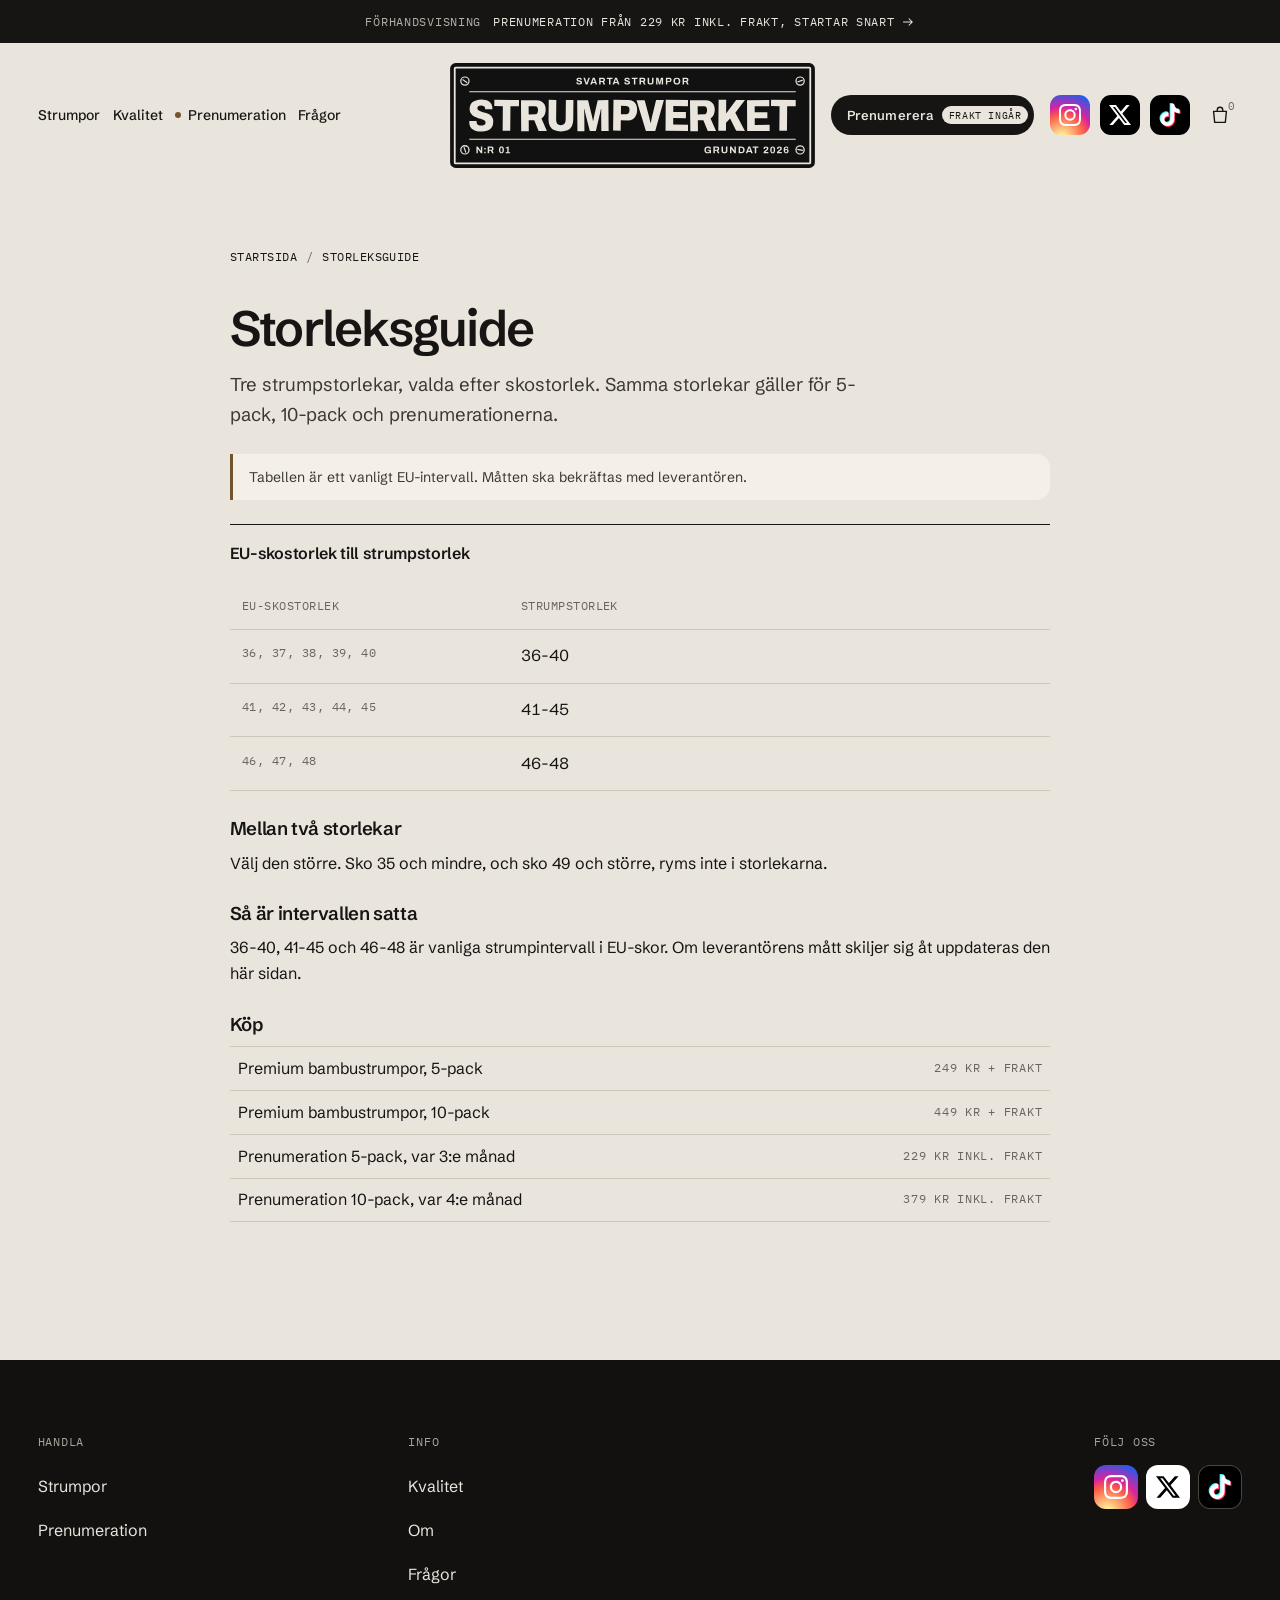
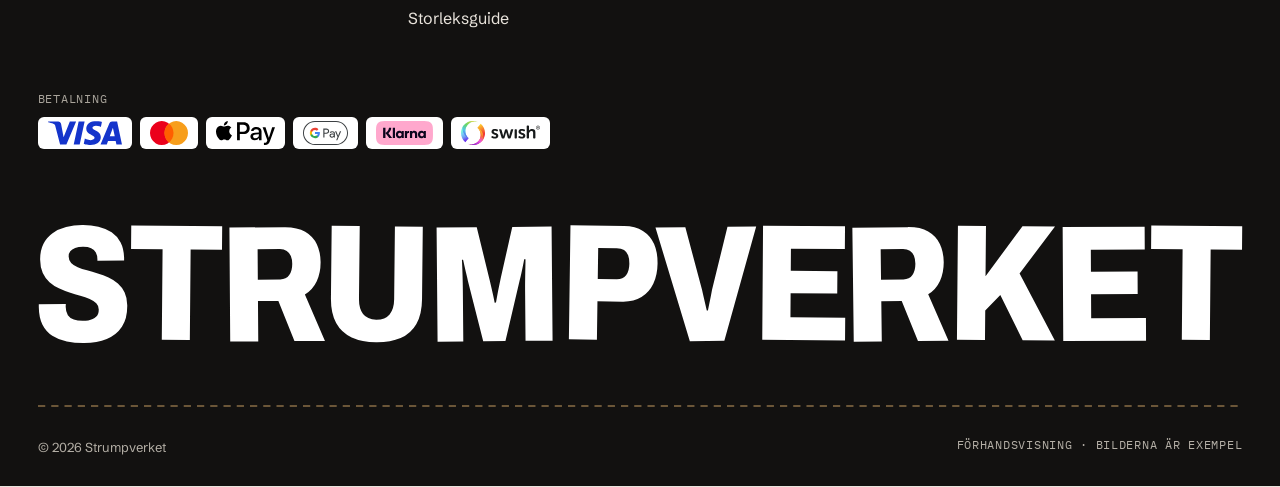
==== commit cb9461cd: "Fix: mörkare brass på Varm sten för AA-kontrast --bronze 8a6a3c → 74542c så text/ikoner klarar 4.5:1" ====
--- a/storleksguide/index.html
+++ b/storleksguide/index.html
@@ -14,7 +14,7 @@
 <link rel="icon" href="../favicon-16.png" type="image/png" sizes="16x16">
 <link rel="apple-touch-icon" href="../apple-touch-icon.png" sizes="180x180">
 <link rel="manifest" href="../site.webmanifest">
-<meta name="theme-color" content="#efefef">
+<meta name="theme-color" content="#e9e4dc">
 <meta property="og:type" content="website">
 <meta property="og:locale" content="sv_SE">
 <meta property="og:site_name" content="Strumpverket">
@@ -32,7 +32,7 @@
 <meta name="twitter:image:alt" content="Strumpverkets logotyp, en svart skylt med texten STRUMPVERKET, bredvid rubriken Svarta strumpor. Inget annat.">
 <link rel="preload" href="../assets/fonts/schibsted-grotesk-var.woff2" as="font" type="font/woff2" crossorigin>
 
-<style> @font-face{font-family: "Schibsted Grotesk";src: url("../assets/fonts/schibsted-grotesk-var.woff2") format("woff2");font-weight: 400 800;font-style: normal;font-display: swap}@font-face{font-family: "Plex Mono";src: url("../assets/fonts/ibm-plex-mono-400.woff2") format("woff2");font-weight: 400;font-style: normal;font-display: swap}@font-face{font-family: "Grotesk Fallback";src: local("Arial"),local("Helvetica"),local("Liberation Sans");size-adjust: 101%;ascent-override: 96%;descent-override: 26%}:root{--paper: #fbfbfa;--paper-2: #f2f1ee;--paper-3: #e9e6e0;--white: #ffffff;--ink: #111111;--ink-2: #3f3c37;--muted: #625e57;--line: #d8d3cb;--bronze: #8c5e36;--bronze-dark: #b8845a;--thread: var(--bronze);--font-sans: "Schibsted Grotesk","Grotesk Fallback",system-ui,sans-serif;--font-mono: "Plex Mono",ui-monospace,"SFMono-Regular",Menlo,monospace;--step--1: 0.75rem;--step-0: 1rem;--step-1: clamp(1.0625rem,1rem + 0.2vw,1.1875rem);--step-2: clamp(1.375rem,1.15rem + 0.6vw,1.625rem);--step-3: clamp(2rem,1.3rem + 2.25vw,3.25rem);--step-4: clamp(2.5rem,1.1rem + 4.3vw,5.25rem);--s-1: 0.25rem;--s-2: 0.5rem;--s-3: 0.75rem;--s-4: 1rem;--s-5: 1.5rem;--s-6: 2rem;--s-7: 3rem;--s-8: 4rem;--s-9: 6rem;--section: clamp(4rem,2rem + 8.3vw,8.75rem);--gutter: clamp(1.25rem,0.6rem + 2.2vw,2.5rem);--max: 86rem;--radius: 14px;--radius-lg: clamp(18px,1rem + 1vw,28px);--shadow-1: 0 1px 2px rgb(17 17 17 / 0.04),0 4px 14px -6px rgb(17 17 17 / 0.08);--shadow-2: 0 2px 4px rgb(17 17 17 / 0.04),0 18px 40px -18px rgb(17 17 17 / 0.22);--ease-out: cubic-bezier(0.22,1,0.36,1);--ease-in-out: cubic-bezier(0.65,0,0.35,1);--header-h: 4rem;--masthead-h: 9rem;color-scheme: light}@media (min-width: 64rem){:root{--s-6: 1.75rem;--s-7: 2.5rem;--s-8: 3.25rem;--s-9: 4.75rem}}*,*::before,*::after{box-sizing: border-box}html{-webkit-text-size-adjust: 100%;text-size-adjust: 100%;scroll-padding-top: calc(var(--header-h) + 1rem)}@media (prefers-reduced-motion: no-preference){html{scroll-behavior: smooth}}body{margin: 0;background: var(--paper);color: var(--ink);font-family: var(--font-sans);font-size: var(--step-0);line-height: 1.6;font-weight: 400;-webkit-font-smoothing: antialiased;font-kerning: normal}img,video,svg{display: block;max-width: 100%}[hidden]{display: none !important}img,video{height: auto}button,input{font: inherit;color: inherit}a{color: inherit}h1,h2,h3{margin: 0;font-weight: 600;line-height: 1.04;letter-spacing: -0.035em;text-wrap: balance}p{margin: 0;text-wrap: pretty}ul,ol{margin: 0;padding: 0;list-style: none}:focus-visible{outline: 2px solid var(--ink);outline-offset: 3px;border-radius: 2px}.skip-link{position: absolute;left: var(--gutter);top: -100px;z-index: 100;background: var(--ink);color: var(--paper);padding: var(--s-3) var(--s-4);text-decoration: none}.skip-link:focus{top: var(--s-3)}.visually-hidden{position: absolute !important;width: 1px;height: 1px;overflow: hidden;clip-path: inset(50%);white-space: nowrap}.wrap{width: 100%;max-width: var(--max);margin-inline: auto;padding-inline: var(--gutter)}.label{font-family: var(--font-mono);font-size: var(--step--1);letter-spacing: 0.06em;text-transform: uppercase;color: var(--muted);line-height: 1.4}.site-header{position: sticky;top: 0;z-index: 20;background: color-mix(in srgb,var(--paper) 88%,transparent);backdrop-filter: saturate(1.2) blur(10px);-webkit-backdrop-filter: saturate(1.2) blur(10px);border-bottom: 1px solid transparent;transition: border-color 0.3s}.site-header.is-scrolled{border-bottom-color: var(--line)}.site-header>.wrap{height: var(--header-h);display: grid;grid-template-columns: 1fr auto 1fr;align-items: center;gap: var(--s-4)}.nav{display: none}.nav ul{display: flex;flex-wrap: wrap;gap: clamp(0.65rem,-0.8rem + 2vw,var(--s-6))}.nav a{text-decoration: none;font-size: 0.9375rem;white-space: nowrap}@media (min-width: 52rem) and (max-width: 71.99rem){.nav a{font-size: 0.875rem}.nav ul{gap: 0.7rem}}@media (min-width: 52rem) and (max-width: 59.99rem){.nav ul{gap: 0.5rem}.nav a{font-size: 0.8125rem}}.header-left{display: flex;align-items: center}.header-right{display: flex;justify-content: flex-end;align-items: center;gap: var(--s-2)}@media (min-width: 52rem){.nav{display: block}.icon-btn.menu-toggle{display: none}}.u-link{position: relative;text-decoration: none;padding-bottom: 2px}.u-link::after{content: "";position: absolute;left: 0;right: 0;bottom: 0;height: 1px;background: currentColor;transform: scaleX(0);transform-origin: right center;transition: transform 0.45s var(--ease-out)}.u-link:hover::after,.u-link:focus-visible::after{transform: scaleX(1);transform-origin: left center}.u-link.hit{display: inline-flex;align-items: center;min-height: 44px;padding-bottom: 0}.u-link.hit::after{bottom: auto;top: calc(50% + 0.62em)}.u-link.hit-slop::before{content: "";position: absolute;left: -0.2em;right: -0.2em;top: 50%;height: 44px;transform: translateY(-50%)}.wordmark{display: block;position: relative;text-decoration: none;color: var(--ink);padding: 8px;margin: -8px}.wordmark img{display: block;max-width: none;height: auto}.wordmark .wordmark__plate{display: none;width: clamp(330px,250px + 9vw,380px)}.wordmark__plain{width: 196px}@media (min-width: 40rem){.wordmark__plain{width: 224px}}@media (min-width: 64rem){.site-header{top: calc(var(--header-h) - var(--masthead-h))}.site-header>.wrap{position: relative;height: var(--masthead-h)}.wordmark{position: static}.wordmark .wordmark__plate{display: block;transition: opacity 0.35s var(--ease-out)}.wordmark__plain{position: absolute;inset-inline: 0;bottom: calc((var(--header-h) - 22px) / 2);margin-inline: auto;opacity: 0;visibility: hidden;translate: 0 6px;transition: opacity 0.35s var(--ease-out),translate 0.5s var(--ease-out),visibility 0s linear 0.35s}.header-left,.header-right{transition: translate 0.5s var(--ease-out)}.site-header.is-scrolled .wordmark__plate{opacity: 0}.site-header.is-scrolled .wordmark__plain{opacity: 1;visibility: visible;translate: 0 0;transition-delay: 0s}.site-header.is-scrolled :is(.header-left,.header-right){translate: 0 calc((var(--masthead-h) - var(--header-h)) / 2)}}@media (prefers-reduced-motion: no-preference){.js .wordmark :is(.wordmark__plate,.wordmark__plain){animation: plate-in 1.1s var(--ease-out) 0.15s backwards}.wordmark .wordmark__plate{transition: opacity 0.35s var(--ease-out),translate 0.45s var(--ease-out)}.wordmark:is(:hover,:focus-visible) .wordmark__plate,.site-header.is-scrolled .wordmark:is(:hover,:focus-visible) .wordmark__plain{translate: 0 -2px}}@media (prefers-reduced-motion: reduce){.wordmark img,.header-left,.header-right{translate: none !important}}@keyframes letter-up{to{transform: translateY(0)}}@keyframes draw{to{stroke-dashoffset: 0}}@keyframes plate-in{from{clip-path: inset(0 100% 0 0)}to{clip-path: inset(0 0 0 0)}}.icon-btn{position: relative;display: inline-grid;place-items: center;width: 44px;height: 44px;border: 0;background: transparent;border-radius: 50%;cursor: pointer;transition: background-color 0.25s}.icon-btn:hover{background: var(--paper-2)}.icon-btn svg{width: 22px;height: 22px}.cart-count{position: absolute;top: 4px;right: 2px;min-width: 18px;height: 18px;padding: 0 5px;border-radius: 9px;background: var(--ink);color: var(--paper);font-family: var(--font-mono);font-size: 0.6875rem;line-height: 18px;text-align: center}.cart-count[data-count="0"]{background: transparent;color: var(--muted)}.cart-count.is-bumping{animation: bump 0.5s var(--ease-out)}@keyframes bump{0%{scale: 1}35%{scale: 1.45}100%{scale: 1}}@media (prefers-reduced-motion: reduce){.cart-count.is-bumping{animation: none}}.mobile-nav{display: none;border-top: 1px solid var(--line)}.mobile-nav.is-open{display: block}.mobile-nav ul{display: grid;padding-block: var(--s-3) var(--s-5)}.mobile-nav a{display: block;padding: var(--s-3) 0;font-size: var(--step-2);font-weight: 600;letter-spacing: -0.03em;text-decoration: none}@media (min-width: 52rem){.mobile-nav,.mobile-nav.is-open{display: none}}.btn{--btn-bg: var(--ink);--btn-fg: var(--paper);--btn-fill: var(--paper);--btn-fill-fg: var(--ink);position: relative;isolation: isolate;overflow: hidden;display: inline-flex;align-items: center;justify-content: center;gap: 0.75em;min-height: 52px;padding: 0 1.6em;border: 1px solid var(--ink);border-radius: 999px;background: var(--btn-bg);color: var(--btn-fg);font-size: 0.9375rem;font-weight: 500;letter-spacing: 0.01em;text-decoration: none;cursor: pointer;transition: color 0.45s var(--ease-out),translate 0.4s var(--ease-out),scale 0.25s var(--ease-out),box-shadow 0.45s var(--ease-out)}.btn:hover{box-shadow: 0 10px 24px -14px rgb(17 17 17 / 0.45)}.btn:active{scale: 0.97;transition-duration: 0.45s,0.4s,0.1s,0.45s}.btn::before{content: "";position: absolute;inset: 0;z-index: -1;background: var(--btn-fill);transform: scaleX(0);transform-origin: right center;transition: transform 0.55s var(--ease-out)}.btn:hover,.btn:focus-visible{color: var(--btn-fill-fg)}.btn:hover::before,.btn:focus-visible::before{transform: scaleX(1);transform-origin: left center}.btn__arrow{width: 1.1em;height: 1.1em;transition: transform 0.45s var(--ease-out)}.btn:hover .btn__arrow,.btn:focus-visible .btn__arrow{transform: translateX(4px)}.btn--ghost{--btn-bg: transparent;--btn-fg: var(--ink);--btn-fill: var(--ink);--btn-fill-fg: var(--paper)}.btn--block{width: 100%}@media (prefers-reduced-motion: reduce){.btn,.btn::before,.btn__arrow{transition-duration: 0.01s}.btn:active{scale: 1}}.add-btn{--btn-bg: transparent;--btn-fg: var(--ink);--btn-fill: var(--ink);--btn-fill-fg: var(--paper);width: 100%;min-height: 48px}.add-btn::before{transform: scaleY(0);transform-origin: bottom}.add-btn:hover::before,.add-btn:focus-visible::before{transform: scaleY(1);transform-origin: bottom}.add-btn__label,.add-btn__done{display: inline-flex;align-items: center;gap: 0.6em;transition: translate 0.45s var(--ease-out),opacity 0.3s}.add-btn__done{position: absolute;inset: 0;justify-content: center;translate: 0 110%;opacity: 0}.add-btn.is-added{color: var(--paper)}.add-btn.is-added::before{transform: scaleY(1)}.add-btn.is-added .add-btn__label{translate: 0 -110%;opacity: 0}.add-btn.is-added .add-btn__done{translate: 0 0;opacity: 1}.add-btn__done path{stroke-dasharray: 24;stroke-dashoffset: 24}.add-btn.is-added .add-btn__done path{animation: draw 0.5s var(--ease-out) 0.15s forwards}@media (prefers-reduced-motion: reduce){.add-btn__label,.add-btn__done{transition: none}.add-btn.is-added .add-btn__done path{animation: none;stroke-dashoffset: 0}}.hero{padding-top: clamp(2.5rem,1rem + 6vw,6rem)}.hero__top{display: grid;gap: var(--s-6);align-items: end}.hero h1{font-size: var(--step-4);font-weight: 600;letter-spacing: -0.05em;line-height: 0.95}.hero h1 .line{display: block;overflow: hidden;padding-bottom: 0.06em}.hero h1 .line>span{display: inline-block}.hero__head{display: grid;gap: var(--s-5)}.hero__aside{display: grid;gap: var(--s-5);max-width: 31rem}.hero__lede{font-size: var(--step-1);color: var(--ink-2);line-height: 1.5}.hero__promise{padding-top: var(--s-4);border-top: 1px solid var(--line);color: var(--ink-2);font-size: 0.9375rem}.hero__promise strong{color: var(--ink);font-weight: 600}.hero__spec{display: grid;grid-template-columns: repeat(3,minmax(0,1fr));gap: var(--s-4);margin: clamp(2.5rem,1.5rem + 3vw,4rem) 0 0;padding-top: var(--s-4);border-top: 1px solid var(--ink)}.hero__spec div{display: flex;flex-direction: column-reverse;justify-content: flex-end;gap: var(--s-1)}.hero__spec dt{font-family: var(--font-mono);font-size: 0.75rem;letter-spacing: 0.06em;text-transform: uppercase;color: var(--muted);line-height: 1.4}.hero__spec dd{margin: 0;font-size: var(--step-2);font-weight: 600;letter-spacing: -0.03em;line-height: 1.1;font-variant-numeric: tabular-nums}.hero__cta{display: flex;flex-wrap: wrap;align-items: center;gap: var(--s-5)}.hero__media{margin: clamp(1.5rem,1rem + 2vw,2.5rem) 0 0}.hero__frame{position: relative;overflow: hidden;background: var(--paper-3);aspect-ratio: 4 / 5;border-radius: 2px}.hero__frame video,.hero__frame picture,.hero__frame img{position: absolute;inset: 0;width: 100%;height: 100%;object-fit: cover;object-position: 62% 50%}.hero__frame video{opacity: 0;transition: opacity 0.8s}.hero__frame video.is-playing{opacity: 1}.media-toggle{position: absolute;right: var(--s-4);bottom: var(--s-4);z-index: 2;display: inline-flex;align-items: center;gap: 0.5em;min-height: 44px;padding: 0 0.95em;border: 0;border-radius: 999px;cursor: pointer;background: color-mix(in srgb,var(--paper) 86%,transparent);color: var(--ink);font-family: var(--font-mono);font-size: 0.75rem;letter-spacing: 0.06em;text-transform: uppercase;backdrop-filter: blur(6px);-webkit-backdrop-filter: blur(6px)}.media-toggle svg{width: 12px;height: 12px}.media-toggle[hidden]{display: none}.hero__caption{display: flex;flex-wrap: wrap;justify-content: space-between;gap: var(--s-4);padding-top: var(--s-3)}@media (min-width: 40rem){.hero__frame{aspect-ratio: 16 / 9}}@media (min-width: 60rem){.hero__top{grid-template-columns: 1.45fr 1fr;gap: var(--s-8)}.hero__aside{padding-bottom: 0.6rem}}@media (prefers-reduced-motion: no-preference){.js .hero h1 .line>span{transform: translateY(105%);animation: letter-up 1.1s var(--ease-out) forwards}.js .hero h1 .line:nth-child(2)>span{animation-delay: 0.12s}.js .hero__eyebrow{opacity: 0;animation: fade-up 0.9s var(--ease-out) 0.1s forwards}.js .hero__spec{opacity: 0;animation: fade-up 1s var(--ease-out) 0.5s forwards}.js .hero__aside{opacity: 0;animation: fade-up 1s var(--ease-out) 0.35s forwards}}@keyframes fade-up{from{opacity: 0;transform: translateY(16px)}to{opacity: 1;transform: none}}.section{padding-block: var(--section)}.section-head{display: grid;gap: var(--s-5);margin-bottom: clamp(3rem,1.75rem + 3.5vw,5.5rem)}.section-head .label{margin-bottom: var(--s-3)}.section-head h2{font-size: var(--step-3)}.section-head>p{color: var(--ink-2);max-width: 34rem;font-size: var(--step-1);line-height: 1.5}@media (min-width: 60rem){.section-head{grid-template-columns: 1fr 1fr;align-items: end;gap: var(--s-8)}}.stitch-divider{width: 100%;height: 6px;color: var(--thread)}.stitch-divider line{stroke: currentColor;stroke-width: 1.5;stroke-dasharray: 6 5}@media (prefers-reduced-motion: no-preference){.js .stitch-divider line{clip-path: inset(0 100% 0 0);transition: clip-path 1.6s var(--ease-in-out)}.js .stitch-divider.is-in line{clip-path: inset(0 0 0 0)}}.products{display: grid;gap: var(--s-6) var(--s-3);grid-template-columns: repeat(2,minmax(0,1fr));align-items: stretch}@media (min-width: 60rem){.products{gap: var(--s-7) var(--s-5)}}@media (min-width: 72rem){.products{grid-template-columns: repeat(4,minmax(0,1fr))}}.product-card{display: flex;flex-direction: column;gap: var(--s-3);min-width: 0;height: 100%}.product{display: flex;flex-direction: column;flex: 1;min-width: 0}.product__media-link{display: block;color: inherit;text-decoration: none}.product__media-link:focus-visible{outline-offset: 2px}.product__media{position: relative;overflow: hidden;background: #eeebe6;aspect-ratio: 3 / 4}.product__media img{width: 100%;height: 100%;object-fit: cover;transition: scale 1.2s var(--ease-out)}.product-card:hover .product__media img,.product-card:focus-within .product__media img{scale: 1.035}@media (prefers-reduced-motion: reduce){.product-card:hover .product__media img,.product-card:focus-within .product__media img{scale: 1}}@media (max-width: 39.99rem){.product__media{aspect-ratio: 1 / 1}.product__row{flex-direction: column;align-items: flex-start;gap: 0.15rem}.product__name{font-size: 1.125rem}.product__price{align-items: flex-start;text-align: left;font-size: 1rem}.product__desc{font-size: 0.875rem;line-height: 1.45}.product__meta{flex-wrap: wrap}.product-card .add-btn{font-size: 0.8125rem;padding-inline: 0.4em}.product-card .sizes__opts{gap: 0.35rem}.product-card .chip{flex: 1 1 2.5rem}.product-card .chip span{width: 100%;min-width: 0;padding-inline: 0.2em;font-size: 0.75rem}}.product__tag{position: absolute;left: var(--s-3);top: var(--s-3);font-family: var(--font-mono);font-size: 0.6875rem;letter-spacing: 0.06em;text-transform: uppercase;background: var(--paper);color: var(--ink);padding: 0.3em 0.6em}.product__placard{display: flex;flex-direction: column;gap: var(--s-2);flex: 1;padding-top: var(--s-1);border-top: 1px solid var(--ink)}.product__placard .add-btn{margin-top: auto}.product__row{display: flex;justify-content: space-between;align-items: flex-start;gap: var(--s-3);padding-top: var(--s-3)}.product__name{flex: 1;min-width: 0;font-size: var(--step-1);font-weight: 600;letter-spacing: -0.02em;line-height: 1.2}.product__price{flex: none;display: flex;flex-direction: column;align-items: flex-end;gap: 0.1rem;font-size: var(--step-1);font-weight: 500;font-variant-numeric: tabular-nums;line-height: 1.15;text-align: right}.price-was{color: var(--muted);font-weight: 400;font-size: 0.8125rem;text-decoration: line-through;letter-spacing: 0}.price-now{font-weight: 500}.save-line{display: flex;flex-wrap: wrap}.save-badge{display: inline-block;padding: 0.28em 0.6em 0.22em;border-radius: 999px;background: var(--ink);color: var(--paper);font-family: var(--font-mono);font-size: 0.6875rem;font-weight: 400;letter-spacing: 0.05em;text-transform: uppercase;line-height: 1.3;white-space: nowrap}.size-extra{display: flex}.callout{padding: var(--s-3) var(--s-4);background: var(--paper-2);border-left: 3px solid var(--bronze);color: var(--ink-2);font-size: 0.9375rem}.section-head + .callout{margin-top: calc(-1 * clamp(1.25rem,0.8rem + 1.5vw,2.5rem));margin-bottom: clamp(1.75rem,1rem + 2vw,2.75rem);max-width: 42rem}.product__desc{color: var(--ink-2);font-size: 0.9375rem}.product__meta{display: flex;justify-content: space-between;gap: var(--s-3)}.sizes{border: 0;padding: 0;margin: var(--s-2) 0 var(--s-1);min-width: 0}.sizes legend{padding: 0;margin-bottom: var(--s-2)}.sizes__opts{display: flex;flex-wrap: wrap;gap: var(--s-2)}.chip{position: relative}.chip input{position: absolute;opacity: 0;inset: 0;margin: 0;cursor: pointer}.chip span{display: inline-grid;place-items: center;min-width: 4.25rem;min-height: 44px;padding: 0 0.8em;border: 1px solid var(--line);border-radius: 999px;font-size: 0.875rem;font-variant-numeric: tabular-nums;transition: border-color 0.2s,background-color 0.2s,color 0.2s}.chip input:hover + span{border-color: var(--ink)}.chip input:checked + span{background: var(--ink);border-color: var(--ink);color: var(--paper)}.chip input:focus-visible + span{outline: 2px solid var(--ink);outline-offset: 2px}.why{display: grid;gap: var(--s-8)}.why__statement{font-size: var(--step-3);font-weight: 600;letter-spacing: -0.04em;line-height: 1.05;max-width: 22ch;text-wrap: balance}.why__grid{display: grid;gap: var(--s-7)}.why__media figure{margin: 0}.why__media .frame{overflow: hidden;background: var(--paper-3);aspect-ratio: 4 / 3}.why__media img{width: 100%;height: 100%;object-fit: cover}.why__media figcaption{padding-top: var(--s-3)}.points{display: grid;gap: 0;counter-reset: pt}.points li{display: grid;grid-template-columns: 3.5rem 1fr;gap: var(--s-4);padding: var(--s-5) 0;border-top: 1px solid var(--line)}.points li:last-child{border-bottom: 1px solid var(--line)}.points h3{font-size: var(--step-1);letter-spacing: -0.02em;margin-bottom: var(--s-2);line-height: 1.25}.points p{color: var(--ink-2)}.why__note{margin-top: var(--s-5);color: var(--muted);font-size: 0.875rem}@media (min-width: 60rem){.why__grid{grid-template-columns: 1.1fr 1fr;gap: var(--s-9);align-items: start}.why__media{position: sticky;top: calc(var(--header-h) + 2rem)}}.box{background: var(--paper-2)}.box__grid{display: grid;gap: var(--s-7);align-items: center}.box__media{overflow: hidden;background: #eeebe6;aspect-ratio: 3 / 4;max-width: 34rem}.box__media img{width: 100%;height: 100%;object-fit: cover}.box__body{display: grid;gap: var(--s-5);max-width: 34rem}.box__body h2{font-size: var(--step-3)}.box__body>p{color: var(--ink-2);font-size: var(--step-1);line-height: 1.5}.box__list li{display: flex;gap: var(--s-3);padding: var(--s-3) 0;border-top: 1px solid var(--line)}.box__list li::before{content: "";flex: none;width: 14px;margin-top: 0.75em;border-top: 1.5px dashed var(--thread)}.box__price{display: flex;align-items: center;gap: var(--s-3);flex-wrap: wrap}.box__price strong{font-size: var(--step-2);font-weight: 600;letter-spacing: -0.03em}@media (min-width: 60rem){.box__grid{grid-template-columns: 1fr 1fr;gap: var(--s-9)}}.products--duo{grid-template-columns: minmax(0,1fr);gap: var(--s-7)}@media (min-width: 40rem){.products--duo{grid-template-columns: repeat(2,minmax(0,1fr));gap: var(--s-7) var(--s-5)}}@media (min-width: 72rem){.products--duo{grid-template-columns: repeat(2,minmax(0,1fr));gap: var(--s-7) var(--s-7)}}.products--duo .product__media{aspect-ratio: 4 / 3}.products--duo .product__media img{object-position: 50% 55%}.products--duo .product__name{font-size: var(--step-2)}.products--duo .product__price .price-now{font-size: var(--step-2);font-weight: 600;letter-spacing: -0.03em}@media (max-width: 39.99rem){.products--duo .product__media{aspect-ratio: 4 / 3}.products--duo .product__row{flex-direction: row;align-items: flex-start}.products--duo .product__price{align-items: flex-end;text-align: right}.products--duo .product-card .add-btn{font-size: 0.9375rem}.products--duo .product-card .chip{flex: 1 1 4rem}.products--duo .product-card .chip span{font-size: 0.875rem}}.price-unit{font-family: var(--font-mono);font-size: 0.75rem;font-weight: 400;letter-spacing: 0.04em;color: var(--muted);text-transform: uppercase}.save-line{align-items: center;gap: 0.35rem 0.6rem}.save-note{font-size: 0.875rem;color: var(--ink-2)}.ship-line{font-size: 0.9375rem;color: var(--ink-2)}.ship-line strong{color: var(--ink);font-weight: 600}.subs{display: grid;gap: var(--s-5)}@media (min-width: 48rem){.subs{grid-template-columns: repeat(2,minmax(0,1fr))}}.sub-card{display: flex}.sub{display: flex;flex-direction: column;gap: var(--s-4);flex: 1;padding: clamp(1.25rem,0.8rem + 2vw,2.25rem);background: var(--paper);border: 1px solid var(--line);border-top: 2px solid var(--ink)}.sub__name{font-size: var(--step-3)}.sub__name span{display: block;margin-top: 0.15em;font-size: var(--step-1);font-weight: 500;letter-spacing: -0.02em;color: var(--ink-2)}.sub__price{display: flex;flex-wrap: wrap;align-items: baseline;gap: var(--s-3)}.sub__price strong{font-size: var(--step-2);font-weight: 600;letter-spacing: -0.03em;font-variant-numeric: tabular-nums}.sub .add-btn{margin-top: auto}.sub .sizes{margin: 0}.faq{max-width: 56rem}.faq details{border-top: 1px solid var(--line)}.faq details:last-child{border-bottom: 1px solid var(--line)}.faq summary{display: flex;justify-content: space-between;align-items: center;gap: var(--s-4);padding: var(--s-5) 0;cursor: pointer;list-style: none;font-size: var(--step-1);font-weight: 500;letter-spacing: -0.015em}.faq summary::-webkit-details-marker{display: none}.faq summary .plus{position: relative;flex: none;width: 16px;height: 16px}.faq summary .plus::before,.faq summary .plus::after{content: "";position: absolute;left: 0;top: 50%;width: 100%;height: 1.5px;background: currentColor;transition: transform 0.4s var(--ease-out)}.faq summary .plus::after{transform: rotate(90deg)}.faq details[open] summary .plus::after{transform: rotate(0deg)}.faq .answer{padding: 0 0 var(--s-6);max-width: 44rem;color: var(--ink-2)}.faq details::details-content{block-size: 0;overflow-y: clip;transition: block-size 0.45s var(--ease-out),content-visibility 0.45s allow-discrete}.faq details[open]::details-content{block-size: auto}@supports (interpolate-size: allow-keywords){:root{interpolate-size: allow-keywords}}@media (prefers-reduced-motion: reduce){.faq details::details-content{transition: none}}.news{border-top: 1px solid var(--line)}.news__grid{display: grid;gap: var(--s-6)}.news h2{font-size: var(--step-3)}.news__form{display: grid;gap: var(--s-3);max-width: 34rem}.news__field{display: flex;flex-direction: column;gap: var(--s-3)}.news__field input{min-height: 52px;padding: 0 1.2em;border: 1px solid var(--ink);border-radius: 999px;background: transparent}.news__field input::placeholder{color: var(--muted);opacity: 1}.news__note{font-size: 0.875rem;color: var(--muted)}.news__status{min-height: 1.5em;font-size: 0.9375rem}@media (min-width: 40rem){.news__field{flex-direction: row}.news__field input{flex: 1}}@media (min-width: 60rem){.news__grid{grid-template-columns: 1fr 1fr;align-items: end;gap: var(--s-9)}}.site-footer{padding-top: var(--s-9);padding-bottom: var(--s-6);background: var(--ink);color: var(--paper)}.site-footer a{color: var(--paper)}.site-footer :focus-visible,.moment :focus-visible{outline-color: var(--paper)}.footer-cols{display: grid;gap: var(--s-7);grid-template-columns: repeat(2,1fr)}.footer-cols h2{font-family: var(--font-mono);font-size: var(--step--1);font-weight: 400;letter-spacing: 0.06em;text-transform: uppercase;color: #a9a49b;margin-bottom: var(--s-4)}.footer-cols ul{display: grid;gap: 0}.footer-cols a.hit{width: max-content;max-width: 100%}.footer-cols a{text-decoration: none}.footer-cols .socials{display: flex;flex-wrap: wrap;gap: var(--s-2)}.socials a{display: inline-grid;place-items: center;width: 44px;height: 44px;border-radius: 50%;border: 1px solid #45423d;transition: background-color 0.3s,color 0.3s,border-color 0.3s,translate 0.3s var(--ease-out)}.socials a:hover,.socials a:focus-visible{background: var(--paper);color: var(--ink);border-color: var(--paper);translate: 0 -2px}@media (prefers-reduced-motion: reduce){.socials a:hover,.socials a:focus-visible{translate: none}}.socials svg{width: 18px;height: 18px;fill: currentColor}.socials-col{grid-column: 1 / -1}.header-socials{display: none;align-items: center;gap: 2px;margin: 0;padding: 0;list-style: none}.header-socials a{display: inline-grid;place-items: center;width: 44px;height: 44px;border-radius: 50%;color: var(--ink);border: 1px solid transparent;transition: background-color 0.3s,border-color 0.3s,translate 0.3s var(--ease-out)}.header-socials a:hover,.header-socials a:focus-visible{background: var(--paper-2);border-color: var(--line);translate: 0 -2px}@media (prefers-reduced-motion: reduce){.header-socials a:hover,.header-socials a:focus-visible{translate: none}}.header-socials svg{width: 18px;height: 18px;fill: currentColor}@media (min-width: 64rem){.header-socials{display: flex}}.socials--light a{color: var(--ink);border-color: var(--line)}.socials--light a:hover,.socials--light a:focus-visible{background: var(--ink);color: var(--paper);border-color: var(--ink)}.mobile-socials{display: grid;gap: var(--s-3);padding-bottom: var(--s-5);border-top: 1px solid var(--line);padding-top: var(--s-4)}.mobile-socials .label{margin: 0}.pay-block{margin-top: var(--s-8)}.pay-block h2{font-family: var(--font-mono);font-size: var(--step--1);font-weight: 400;letter-spacing: 0.06em;text-transform: uppercase;color: #a9a49b;margin: 0 0 var(--s-3)}.pay-row{display: flex;flex-wrap: wrap;align-items: center;gap: 8px}.pay-badge{display: inline-flex;align-items: center;justify-content: center;box-sizing: border-box;height: 32px;padding: 4px 10px;background: #fff;border-radius: 6px}.pay-badge img{display: block;height: 24px;width: auto;max-width: none}.pay-badge--mark{padding: 0;background: transparent}.pay-badge--mark img{height: 32px}.footer-mark{margin-top: var(--s-9);container-type: inline-size}.footer-mark .mark{width: 100%;height: auto}.footer-mark .stitch-divider{margin-top: 5cqi;color: var(--bronze-dark)}.footer-base{display: flex;flex-wrap: wrap;justify-content: space-between;gap: var(--s-3);margin-top: var(--s-6);font-size: 0.8125rem;color: #b5b0a7}.footer-base .label{color: #b5b0a7}@media (min-width: 52rem){.footer-cols{grid-template-columns: 1fr 1fr 1.4fr}.socials-col{grid-column: auto;justify-self: end}}.cart{margin: 0 0 0 auto;padding: 0;border: 0;width: min(28rem,100vw);max-width: 100vw;height: 100dvh;max-height: 100dvh;background: var(--paper);color: var(--ink);transition: translate 0.5s var(--ease-out),display 0.5s allow-discrete,overlay 0.5s allow-discrete;translate: 100% 0}.cart[open]{translate: 0 0}@starting-style{.cart[open]{translate: 100% 0}}.cart::backdrop{background: rgb(18 18 17 / 0);transition: background-color 0.5s,display 0.5s allow-discrete,overlay 0.5s allow-discrete}.cart[open]::backdrop{background: rgb(18 18 17 / 0.35)}@starting-style{.cart[open]::backdrop{background: rgb(18 18 17 / 0)}}@media (prefers-reduced-motion: reduce){.cart,.cart::backdrop{transition: none}}.cart__inner{display: grid;grid-template-rows: auto 1fr auto;height: 100%}.cart__head{display: flex;justify-content: space-between;align-items: center;padding: var(--s-4) var(--gutter);border-bottom: 1px solid var(--line)}.cart__head h2{font-size: var(--step-1);letter-spacing: -0.02em}.cart__items{overflow-y: auto;padding: 0 var(--gutter)}.cart__empty{padding: var(--s-7) 0;color: var(--ink-2)}.cart-item{display: grid;grid-template-columns: 4.5rem 1fr auto;gap: var(--s-4);padding: var(--s-5) 0;border-bottom: 1px solid var(--line);align-items: start}.cart-item img{width: 4.5rem;height: 6rem;object-fit: cover;background: #eeebe6}.cart-item__name{font-weight: 600;line-height: 1.3}.cart-item__price{font-variant-numeric: tabular-nums;white-space: nowrap}.qty{display: inline-flex;align-items: center;margin-top: var(--s-3);border: 1px solid var(--line);border-radius: 999px}.qty button{width: 44px;height: 44px;border: 0;background: none;cursor: pointer;border-radius: 50%}.qty button:hover{background: var(--paper-2)}.qty output{min-width: 1.75rem;text-align: center;font-variant-numeric: tabular-nums}.remove{margin-top: var(--s-3);border: 0;background: none;padding: 0;cursor: pointer;color: var(--muted);font-size: 0.875rem}.cart__foot{padding: var(--s-5) var(--gutter) var(--s-6);border-top: 1px solid var(--line);display: grid;gap: var(--s-4)}.cart__lines{margin: 0;display: grid;gap: var(--s-1);font-size: 0.9375rem;color: var(--ink-2)}.cart__lines div{display: flex;justify-content: space-between;gap: var(--s-4)}.cart__lines dt,.cart__lines dd{margin: 0}.cart__lines dd{font-variant-numeric: tabular-nums}.cart__sum{display: flex;justify-content: space-between;font-size: var(--step-1);font-weight: 600}.cart__notice{padding: var(--s-4);background: var(--paper-2);font-size: 0.9375rem}.cart__notice[hidden]{display: none}.toast{position: fixed;left: 50%;bottom: var(--s-5);z-index: 30;translate: -50% 150%;opacity: 0;background: var(--ink);color: var(--paper);padding: 0.85em 1.3em;border-radius: 999px;font-size: 0.9375rem;transition: translate 0.5s var(--ease-out),opacity 0.3s;pointer-events: none;white-space: nowrap}.toast.is-on{translate: -50% 0;opacity: 1}@media (prefers-reduced-motion: reduce){.toast{transition: opacity 0.2s;translate: -50% 0}}@media (prefers-reduced-motion: no-preference){.js [data-reveal]{opacity: 0;transform: translateY(28px);transition: opacity 0.9s var(--ease-out),transform 1.1s var(--ease-out);transition-delay: calc(var(--d,0) * 90ms)}.js [data-reveal].is-in{opacity: 1;transform: none}}.demo-bar{background: var(--ink);color: var(--paper);text-align: center;padding: 0.5rem var(--gutter);font-family: var(--font-mono);font-size: 0.75rem;letter-spacing: 0.06em;text-transform: uppercase}.trust{border-block: 1px solid var(--line);padding-block: var(--s-5);margin-top: var(--s-5)}.trust__list{display: grid;grid-template-columns: 1fr 1fr;gap: var(--s-4) var(--s-5)}.trust__value{font-weight: 500;letter-spacing: -0.02em;line-height: 1.3}.trust__note{margin-top: var(--s-4)}@media (min-width: 60rem){.trust__list{grid-template-columns: repeat(5,minmax(0,1fr))}}@media (max-width: 23rem){.trust__list{grid-template-columns: 1fr}}.moment{background: var(--ink);color: var(--paper);padding-block: clamp(4.5rem,2.5rem + 7vw,8.5rem)}.moment__inner{display: grid;justify-items: center;text-align: center;gap: var(--s-5)}.moment__reveal{display: block;width: min(100%,46rem)}.moment__mark{width: 100%;height: auto}.moment__line{font-size: var(--step-2);font-weight: 500;letter-spacing: -0.03em;line-height: 1.15;max-width: 14ch}.moment .stitch-divider{width: min(10rem,36vw);color: var(--bronze-dark)}@media (prefers-reduced-motion: no-preference){.js .moment__reveal .moment__mark{clip-path: inset(0 100% 0 0)}.js .moment__reveal.is-in .moment__mark{clip-path: inset(0 0 0 0);transition: clip-path 1.25s var(--ease-out)}}.crumbs{display: flex;flex-wrap: wrap;align-items: center;gap: 0.35rem 0.55rem;margin-bottom: var(--s-5);color: var(--muted);font-family: var(--font-mono);font-size: var(--step--1);letter-spacing: 0.04em;text-transform: uppercase}.crumbs a{color: var(--ink)}.crumbs [aria-current="page"]{color: var(--ink)}.guide,.pdp-page{padding-top: clamp(1.5rem,0.5rem + 3vw,3.5rem);padding-bottom: var(--section)}.guide{max-width: 56rem}.guide h1,.pdp h1{font-size: var(--step-3)}.guide .lede,.pdp__lede{color: var(--ink-2);font-size: var(--step-1);margin-top: var(--s-4);max-width: 40rem}.guide h2,.pdp__block h2,.pdp__more h2{font-size: var(--step-1);letter-spacing: -0.02em;margin: var(--s-6) 0 var(--s-3)}.guide .callout{margin-top: var(--s-5)}.table-wrap{margin-top: var(--s-5);border-top: 1px solid var(--ink)}.size-table{width: 100%;border-collapse: collapse;table-layout: fixed}.size-table caption{caption-side: top;text-align: left;padding: var(--s-4) 0;font-weight: 600;letter-spacing: -0.02em}.size-table th,.size-table td{text-align: left;padding: 0.85rem 0.75rem;border-bottom: 1px solid var(--line);vertical-align: top;font-variant-numeric: tabular-nums}.size-table th:first-child,.size-table td:first-child{width: 34%}.size-table th{font-family: var(--font-mono);font-size: 0.75rem;font-weight: 400;letter-spacing: 0.04em;text-transform: uppercase;color: var(--muted)}@media (max-width: 40rem){.size-table th,.size-table td{padding: 0.7rem 0.35rem;font-size: 0.875rem}.size-table th{font-size: 0.6875rem;letter-spacing: 0.03em}}.pdp{display: grid;gap: var(--s-6)}.pdp__label{margin-bottom: var(--s-3)}.pdp__more-text{color: var(--ink-2);margin-top: var(--s-3)}.pdp__price{display: flex;flex-wrap: wrap;align-items: center;gap: var(--s-3);margin-top: var(--s-5)}.pdp__price strong{font-size: var(--step-2);font-weight: 600;letter-spacing: -0.03em}.pdp .callout{margin-top: var(--s-4)}.pdp__form{margin-top: var(--s-5);display: grid;gap: var(--s-3)}.pdp__block p{color: var(--ink-2)}.gallery{display: grid;gap: var(--s-5)}.gallery figure{margin: 0}.gallery img{width: 100%;height: auto;background: #eeebe6}.gallery figcaption{padding-top: var(--s-2)}.related{display: grid}.related a{display: flex;justify-content: space-between;align-items: center;gap: var(--s-4);min-height: 44px;padding-inline: var(--s-2);border-top: 1px solid var(--line);text-decoration: none}.related li:last-child a{border-bottom: 1px solid var(--line)}.related a:hover,.related a:focus-visible{background: var(--paper-2)}@media (min-width: 60rem){.pdp{grid-template-columns: 1.05fr 0.95fr;gap: var(--s-8) var(--s-7);align-items: start}.pdp__info{padding-top: var(--s-2)}}.quality{background: #fff;border-block: 1px solid var(--line)}.mix{margin: 0 0 clamp(3rem,2rem + 3vw,5rem)}.mix__bar{display: flex;gap: 3px;height: 14px}.mix__seg{flex: 0 0 auto;width: calc(var(--w) * 1% - 2px);border-radius: 2px;background: var(--ink);transform-origin: left center}.mix__swatch{flex: none;width: 10px;height: 10px;border-radius: 2px;background: var(--ink)}.mix__seg--2,.mix__swatch--2{background: #6f6a62}.mix__seg--3,.mix__swatch--3{background: var(--bronze)}.mix__legend{display: flex;flex-wrap: wrap;align-items: baseline;gap: var(--s-3) var(--s-6);padding-top: var(--s-4)}.mix__legend ul{display: flex;flex-wrap: wrap;gap: var(--s-2) var(--s-6)}.mix__legend li{display: inline-flex;align-items: center;gap: 0.6em;font-size: 0.9375rem;font-variant-numeric: tabular-nums}.fibers{display: grid;gap: var(--s-7)}.fiber{display: flex;flex-direction: column;gap: var(--s-3);padding-top: var(--s-5);border-top: 2px solid var(--ink)}.fiber__icon{box-sizing: content-box;width: 40px;height: 40px;padding: 16px;margin-bottom: var(--s-3);border-radius: 50%;background: var(--paper);fill: none;stroke: var(--ink);stroke-width: 1.6;stroke-linecap: round;stroke-linejoin: round}.fiber__icon path{stroke-dasharray: 1;stroke-dashoffset: 0}.fiber__pct{font-size: var(--step-3);font-weight: 600;letter-spacing: -0.045em;line-height: 1;font-variant-numeric: tabular-nums}.fiber h3{font-size: var(--step-1);letter-spacing: -0.02em;line-height: 1.25}.fiber>p:not(.fiber__pct){color: var(--ink-2);max-width: 34ch}.fiber__tags{display: flex;flex-wrap: wrap;gap: var(--s-2);margin-top: auto;padding-top: var(--s-3)}.fiber__tags li{padding: 0.35em 0.8em;border: 1px solid var(--line);border-radius: 999px;font-family: var(--font-mono);font-size: 0.75rem;letter-spacing: 0.04em;text-transform: uppercase;color: var(--ink-2)}.quality__close{display: flex;flex-wrap: wrap;justify-content: space-between;align-items: center;gap: var(--s-5);margin-top: clamp(3.5rem,2rem + 4vw,6rem);padding-top: var(--s-6);border-top: 1px solid var(--line)}.quality__line{font-size: var(--step-2);font-weight: 500;letter-spacing: -0.03em;line-height: 1.15}.quality__line span{display: block}@media (min-width: 52rem){.fibers{grid-template-columns: repeat(3,minmax(0,1fr));gap: var(--s-6)}}@media (prefers-reduced-motion: no-preference){.js .mix .mix__seg{transform: scaleX(0);transition: transform 1.3s var(--ease-out)}.js .mix .mix__seg--2{transition-delay: 0.25s}.js .mix .mix__seg--3{transition-delay: 0.45s}.js .mix.is-in .mix__seg{transform: none}.js .fiber .fiber__icon path{stroke-dashoffset: 1;transition: stroke-dashoffset 1.4s var(--ease-in-out);transition-delay: calc(var(--d,0) * 90ms + 0.2s)}.js .fiber.is-in .fiber__icon path{stroke-dashoffset: 0}.fiber__icon{transition: translate 0.5s var(--ease-out)}.fiber:hover .fiber__icon{translate: 0 -3px}}.demo-bar{padding: 0;font-size: 0.75rem}.demo-bar p{display: flex;flex-wrap: wrap;justify-content: center;align-items: center;gap: 0.25rem 0.75rem;padding: 0.35rem var(--gutter)}.demo-bar__tag{color: #b5b0a7}.demo-bar__link{display: inline-flex;align-items: center;gap: 0.5em;min-height: 32px;color: var(--paper);text-decoration: none}.demo-bar__link span{background: linear-gradient(currentColor,currentColor) 0 100% / 0 1px no-repeat;transition: background-size 0.45s var(--ease-out)}.demo-bar__link:hover span,.demo-bar__link:focus-visible span{background-size: 100% 1px}.demo-bar__link svg{width: 14px;height: 14px;transition: translate 0.45s var(--ease-out)}.demo-bar__link:hover svg,.demo-bar__link:focus-visible svg{translate: 3px 0}.demo-bar :focus-visible{outline-color: var(--paper)}.site-header>.wrap{max-width: calc(var(--max) + 10rem)}.site-header{background: color-mix(in srgb,var(--paper) 90%,transparent)}.nav a{font-size: 0.875rem;font-weight: 500}.nav__sub::before{content: "";width: 6px;height: 6px;margin-right: 0.45em;border-radius: 50%;background: var(--bronze)}.sub-cta{display: none;align-items: center;gap: 0.5rem;min-height: 40px;padding: 0 0.4rem 0 1rem;margin-right: var(--s-2);border-radius: 999px;background: var(--ink);color: var(--paper);font-size: 0.8125rem;font-weight: 600;letter-spacing: 0.01em;text-decoration: none;transition: background-color 0.3s,translate 0.4s var(--ease-out),box-shadow 0.4s var(--ease-out)}.sub-cta:hover,.sub-cta:focus-visible{background: #2a2825;translate: 0 -1px;box-shadow: 0 10px 22px -14px rgb(17 17 17 / 0.6)}.sub-cta__tag{display: inline-block;padding: 0.3em 0.65em 0.25em;border-radius: 999px;background: var(--paper);color: var(--ink);font-family: var(--font-mono);font-size: 0.625rem;font-weight: 400;letter-spacing: 0.06em;text-transform: uppercase;line-height: 1.3;white-space: nowrap}@media (min-width: 72rem){.sub-cta{display: inline-flex}}.mobile-nav a.mobile-nav__sub{display: flex;justify-content: space-between;align-items: center;gap: var(--s-3);margin-bottom: var(--s-3);padding: var(--s-3) var(--s-4);border-radius: var(--radius);background: var(--ink);color: var(--paper);font-size: var(--step-1)}@media (prefers-reduced-motion: reduce){.sub-cta:hover,.sub-cta:focus-visible{translate: none}}.btn{min-height: 48px;padding: 0 1.5em;font-size: 0.875rem;font-weight: 600}.btn--light{--btn-bg: var(--paper);--btn-fg: var(--ink);--btn-fill: var(--bronze-dark);--btn-fill-fg: var(--ink);border-color: var(--paper)}.btn--ghost-light{--btn-bg: transparent;--btn-fg: var(--paper);--btn-fill: var(--paper);--btn-fill-fg: var(--ink);border-color: rgb(255 255 255 / 0.45)}.btn--light:focus-visible,.btn--ghost-light:focus-visible{outline-color: var(--paper)}.add-btn{min-height: 46px}.hero{padding-top: clamp(0.75rem,0.25rem + 1.5vw,1.75rem)}.hero__panel{position: relative;isolation: isolate;overflow: hidden;padding: clamp(1.5rem,0.75rem + 3vw,3.5rem);border-radius: var(--radius-lg);border: 1px solid #d9d8d3;background: linear-gradient(160deg,#ececea 0%,#e6e6e3 100%);color: var(--ink);box-shadow: 0 1px 2px rgb(17 17 17 / 0.05),0 24px 48px -28px rgb(17 17 17 / 0.28)}.hero__panel .label{color: #55524c}.hero__top{gap: var(--s-5)}.hero__head{gap: var(--s-4)}.hero__eyebrow{display: flex;flex-wrap: wrap;align-items: center;gap: var(--s-2) var(--s-3)}.hero__seal{display: inline-flex;align-items: center;gap: 0.5em;padding: 0.4em 0.85em 0.35em;border-radius: 999px;background: var(--ink);color: var(--paper);font-family: var(--font-mono);font-size: 0.75rem;letter-spacing: 0.06em;text-transform: uppercase;line-height: 1.3}.hero__seal::before{content: "";width: 7px;height: 7px;border-radius: 50%;background: var(--bronze-dark)}.hero h1{letter-spacing: -0.045em}.hero__lede{color: var(--ink-2);font-size: var(--step-1)}.hero__promise{color: var(--ink-2);border-top-color: #cfcdc7;font-size: 0.875rem}.hero__promise strong{color: var(--ink)}.hero__cta{gap: var(--s-3)}.hero__cta .btn{padding-inline: 1.3em}.hero__cta .btn--ghost{border-color: var(--ink)}.hero__sub-note{font-size: 0.8125rem;color: #55524c}.hero__sub-note strong{color: var(--ink);font-weight: 600}.hero__aside{gap: var(--s-4);max-width: 34rem}.hero__media{margin: clamp(1.5rem,1rem + 2vw,2.5rem) 0 0}.hero__frame{border-radius: var(--radius);background: #f3f3f2;box-shadow: 0 0 0 1px rgb(17 17 17 / 0.06),0 22px 44px -26px rgb(17 17 17 / 0.35)}.hero__frame video,.hero__frame picture,.hero__frame img{object-position: 64% 50%}.media-toggle{background: color-mix(in srgb,var(--paper) 92%,transparent);box-shadow: 0 0 0 1px rgb(17 17 17 / 0.08)}.hero__caption{padding-top: var(--s-3)}.hero__spec{margin-top: var(--s-5);border-top-color: var(--ink)}.hero__spec dt{color: #55524c}.hero__spec dd{font-size: var(--step-2)}@media (min-width: 60rem){.hero__top{grid-template-columns: 1.1fr 1fr;gap: var(--s-7);align-items: center}}.trust{border: 0;padding-block: var(--s-5) 0;margin-top: 0}.trust__list{gap: var(--s-3)}.trust__list li{padding: var(--s-3) var(--s-4);border: 1px solid var(--line);border-radius: var(--radius);background: var(--white)}.trust__value{font-size: 0.9375rem}.section-head{margin-bottom: clamp(2rem,1.25rem + 2.5vw,3.75rem)}.section-head>p{font-size: var(--step-1);max-width: 30rem}.section-head + .callout{margin-top: calc(-1 * clamp(0.75rem,0.5rem + 1vw,1.75rem));margin-bottom: clamp(1.5rem,1rem + 1.5vw,2.25rem)}.callout{border-radius: 0 var(--radius) var(--radius) 0;font-size: 0.875rem}.products--duo .product-card{gap: 0;padding: var(--s-3);border: 1px solid var(--line);border-radius: calc(var(--radius) + 6px);background: var(--white);box-shadow: var(--shadow-1);transition: box-shadow 0.5s var(--ease-out),translate 0.5s var(--ease-out),border-color 0.3s}.products--duo .product-card:hover,.products--duo .product-card:focus-within{box-shadow: var(--shadow-2);border-color: #cbc5bb}@media (prefers-reduced-motion: no-preference){.products--duo .product-card:hover{translate: 0 -3px}}.products--duo .product__media{border-radius: var(--radius)}.product__tag{border-radius: 999px}.products--duo .product__placard{padding: var(--s-2) var(--s-3) var(--s-3);border-top: 0}.products--duo .product__name{font-size: var(--step-2)}.sub-nudge{display: grid;grid-template-columns: auto 1fr auto;align-items: center;gap: var(--s-3);min-height: 48px;margin-top: var(--s-2);padding: var(--s-2) var(--s-3);border-radius: var(--radius);background: var(--paper-2);color: var(--ink);text-decoration: none;font-size: 0.875rem;line-height: 1.35;transition: background-color 0.3s}.sub-nudge:hover,.sub-nudge:focus-visible{background: var(--paper-3)}.sub-nudge__tag{padding: 0.3em 0.65em 0.25em;border-radius: 999px;background: var(--ink);color: var(--paper);font-family: var(--font-mono);font-size: 0.6875rem;letter-spacing: 0.05em;text-transform: uppercase}.sub-nudge__arrow{display: inline-grid}.sub-nudge:hover .btn__arrow,.sub-nudge:focus-visible .btn__arrow{transform: translateX(3px)}.chip span{min-height: 44px;font-size: 0.8125rem}.box{background: transparent;padding-top: 0}.box__panel{display: grid;gap: var(--s-6);padding: clamp(1.5rem,0.75rem + 3vw,3.5rem);border-radius: var(--radius-lg);border: 1px solid var(--line);background: linear-gradient(180deg,var(--white),var(--paper-2));box-shadow: var(--shadow-1)}.box__intro{display: grid;gap: var(--s-4);align-content: start}.box__eyebrow{display: inline-flex;align-items: center;gap: 0.6em}.box__pulse{position: relative;width: 8px;height: 8px;border-radius: 50%;background: var(--bronze)}@media (prefers-reduced-motion: no-preference){.box__pulse::after{content: "";position: absolute;inset: 0;border-radius: 50%;background: var(--bronze);animation: pulse 2.4s var(--ease-out) infinite}}@keyframes pulse{0%{scale: 1;opacity: 0.6}100%{scale: 3;opacity: 0}}.box__intro h2{font-size: var(--step-3)}.box__lede{color: var(--ink-2);font-size: var(--step-1);line-height: 1.5;max-width: 30rem}.box__perks{display: grid;gap: var(--s-3);margin-top: var(--s-2)}.box__perks li{display: grid;grid-template-columns: 28px 1fr;gap: var(--s-3);align-items: start;font-size: 0.9375rem;color: var(--ink-2)}.box__perks strong{color: var(--ink);font-weight: 600}.box__perks svg{width: 28px;height: 28px;padding: 5px;border-radius: 50%;background: var(--ink);color: var(--paper)}.box__note{font-size: 0.8125rem;color: var(--muted);max-width: 30rem}.box__note strong{color: var(--ink-2)}.subs{gap: var(--s-4);align-items: stretch}.sub{gap: var(--s-3);border: 1px solid var(--line);border-top: 1px solid var(--line);border-radius: calc(var(--radius) + 4px);background: var(--white);padding: clamp(1.25rem,0.9rem + 1.2vw,1.75rem)}.sub__top{display: flex;justify-content: space-between;align-items: center;gap: var(--s-3)}.sub__flag{padding: 0.3em 0.7em 0.25em;border-radius: 999px;background: var(--bronze-dark);color: var(--ink);font-family: var(--font-mono);font-size: 0.6875rem;letter-spacing: 0.05em;text-transform: uppercase;white-space: nowrap}.sub__name{font-size: var(--step-2)}.sub__name span{font-size: var(--step-0)}.sub__price strong{font-size: var(--step-3);letter-spacing: -0.045em;line-height: 1}.sub__per{font-size: 0.875rem;color: var(--ink-2)}.sub .box__list li{font-size: 0.875rem}.sub-card--featured .sub{background: var(--ink);color: var(--paper);border-color: var(--ink);box-shadow: var(--shadow-2)}.sub-card--featured .label,.sub-card--featured .sub__per,.sub-card--featured .save-note,.sub-card--featured .sub__name span{color: #cfcac2}.sub-card--featured .box__list li{border-top-color: rgb(255 255 255 / 0.14)}.sub-card--featured .box__list li::before{border-top-color: var(--bronze-dark)}.sub-card--featured .save-badge{background: var(--paper);color: var(--ink)}.sub-card--featured .chip span{border-color: rgb(255 255 255 / 0.3)}.sub-card--featured .chip input:hover + span{border-color: var(--paper)}.sub-card--featured .chip input:checked + span{background: var(--paper);border-color: var(--paper);color: var(--ink)}.sub-card--featured .chip input:focus-visible + span,.sub-card--featured :focus-visible{outline-color: var(--paper)}.sub-card--featured .add-btn{--btn-bg: var(--paper);--btn-fg: var(--ink);--btn-fill: var(--bronze-dark);--btn-fill-fg: var(--ink);border-color: var(--paper)}.sub-card--featured .add-btn.is-added{color: var(--ink)}@media (min-width: 60rem){.box__intro{grid-template-columns: 1fr 1fr;column-gap: var(--s-8);row-gap: var(--s-4)}.box__intro>:is(.box__eyebrow,h2,.box__lede){grid-column: 1}.box__perks{grid-column: 2;grid-row: 1 / span 3;align-self: end;margin-top: 0}.box__note{grid-column: 2}}.quality{background: var(--white)}.fiber{padding: var(--s-5);border: 1px solid var(--line);border-top: 2px solid var(--ink);border-radius: 4px 4px var(--radius) var(--radius);background: var(--paper)}.fiber__icon{background: var(--white);width: 32px;height: 32px;padding: 12px}.mix__bar{height: 10px}.mix__seg{border-radius: 999px}.pdp-sub{display: grid;gap: var(--s-3);margin-top: var(--s-5);padding: var(--s-5);border-radius: calc(var(--radius) + 4px);background: var(--ink);color: var(--paper);box-shadow: var(--shadow-2)}.pdp-sub :focus-visible{outline-color: var(--paper)}.pdp-sub__head{display: flex;flex-wrap: wrap;justify-content: space-between;align-items: center;gap: var(--s-2)}.pdp-sub__label{color: #cfcac2}.pdp-sub .save-badge{background: var(--paper);color: var(--ink)}.pdp-sub__title{font-size: var(--step-1);letter-spacing: -0.02em;margin: 0}.pdp-sub__price{display: flex;flex-wrap: wrap;align-items: baseline;gap: var(--s-2)}.pdp-sub__price strong{font-size: var(--step-2);font-weight: 600;letter-spacing: -0.03em}.pdp-sub__price span,.pdp-sub__text{color: #cfcac2;font-size: 0.875rem}.pdp-sub .btn{--btn-bg: var(--paper);--btn-fg: var(--ink);--btn-fill: var(--bronze-dark);--btn-fill-fg: var(--ink);border-color: var(--paper)}.gallery img{border-radius: var(--radius)}.pdp__price strong{font-size: var(--step-3);letter-spacing: -0.045em}.faq summary{padding: var(--s-4) 0}.news__field input{min-height: 48px;background: var(--white)}.why__media .frame,.box__media{border-radius: var(--radius)}.cart-item img{border-radius: 8px}.socials,.header-socials{gap: 10px}a.soc{display: inline-grid;place-items: center;box-sizing: border-box;width: 44px;height: 44px;border: 0;border-radius: 12px;color: #fff;background: #000;text-decoration: none;transition: translate 0.3s var(--ease-out),box-shadow 0.3s var(--ease-out)}a.soc svg{display: block;width: 24px;height: 24px;fill: currentColor;filter: none}a.soc--tiktok svg{width: 26px;height: 26px}a.soc--instagram{background: radial-gradient(circle at 30% 107%,#fdf497 0%,#fdf497 5%,#fd5949 45%,#d6249f 60%,#285aeb 90%)}.header-socials a.soc{width: 40px;height: 40px;margin: 0;border-radius: 11px}.header-socials a.soc svg{width: 22px;height: 22px}.header-socials a.soc--tiktok svg{width: 24px;height: 24px}.site-footer a.soc--x{color: #000;background: #fff}.site-footer a.soc--tiktok{box-shadow: inset 0 0 0 1px #4a4740}a.soc:hover,a.soc:focus-visible{translate: 0 -2px;box-shadow: 0 8px 18px -10px rgb(17 17 17 / 0.6)}.site-footer a.soc:hover,.site-footer a.soc:focus-visible{box-shadow: 0 0 0 1px #4a4740,0 8px 18px -8px rgb(0 0 0 / 0.9)}.socials a.soc:hover,.socials a.soc:focus-visible,.header-socials a.soc:hover,.header-socials a.soc:focus-visible{color: #fff;background-color: #000;border-color: transparent}.socials a.soc--instagram:hover,.socials a.soc--instagram:focus-visible,.header-socials a.soc--instagram:hover,.header-socials a.soc--instagram:focus-visible{background: radial-gradient(circle at 30% 107%,#fdf497 0%,#fdf497 5%,#fd5949 45%,#d6249f 60%,#285aeb 90%)}.site-footer .socials a.soc--x:hover,.site-footer .socials a.soc--x:focus-visible{color: #000;background: #fff}a.soc:focus-visible{outline: 2px solid var(--ink);outline-offset: 3px}.site-footer a.soc:focus-visible{outline-color: var(--paper)}@media (prefers-reduced-motion: reduce){a.soc:hover,a.soc:focus-visible{translate: none}}@media (max-width: 59.99rem){.trust__list li:last-child:nth-child(odd){grid-column: 1 / -1}}.mobile-socials .socials{display: flex;flex-wrap: wrap;gap: var(--s-2)}:root{--paper: #efefef;--paper-2: #f7f7f7;--paper-3: #e2e2e2;--white: #ffffff;--ink: #0a0a0a;--ink-2: #2a2a2a;--muted: #5c5c5c;--line: #cfcfcf;--bronze: #111111;--bronze-dark: #d4d4d4;--thread: #8c5e36;--shadow-1: 0 1px 0 rgb(0 0 0 / 0.04),0 10px 28px -16px rgb(0 0 0 / 0.25);--shadow-2: 0 2px 0 rgb(0 0 0 / 0.05),0 28px 56px -24px rgb(0 0 0 / 0.35);--radius: 8px;--radius-lg: 14px;color-scheme: light}body{background: var(--paper);color: var(--ink)}.site-header{background: color-mix(in srgb,var(--paper) 92%,transparent)}.nav a{font-weight: 600}.hero{padding-top: clamp(0.5rem,0.2rem + 1vw,1.25rem)}.hero__panel{border: 0;border-radius: 0;background: #ffffff;box-shadow: none;padding: clamp(1.75rem,1rem + 3vw,4rem) 0 0}.hero .wrap{max-width: var(--max)}.hero__top{gap: var(--s-6)}.hero h1{font-weight: 700;letter-spacing: -0.055em}.hero__lede{color: var(--ink-2);font-weight: 500}.hero__seal{background: var(--ink);color: #fff;font-weight: 600}.hero__seal::before{background: #fff}.hero__media{margin: clamp(1.75rem,1rem + 2.5vw,3rem) 0 0}.hero__frame{border-radius: 0;aspect-ratio: 16 / 9;box-shadow: none;background: #111}@media (max-width: 39.99rem){.hero__frame{aspect-ratio: 4 / 5}}.hero__caption{padding-inline: var(--gutter)}.hero__spec{margin-inline: var(--gutter);border-top: 2px solid var(--ink)}.trust__list li{background: #fff;border: 1px solid var(--line);border-radius: 0}#prenumeration,#om,.moment,.news{background: #0a0a0a;color: #f5f5f5}#prenumeration .wrap,#om .wrap,.news .wrap{color: #f5f5f5}#prenumeration .label,#om .label,.news .label{color: #b0b0b0}#prenumeration .box__lede,#prenumeration .box__note,#prenumeration .box__perks,#om .points p,.news__note{color: #cfcfcf}#prenumeration .box__lede,#om .why__statement,.news h2{color: #fff}#prenumeration .box__perks strong,#om .points strong{color: #fff}#prenumeration .box__panel{background: transparent;border: 0;box-shadow: none;padding-inline: 0}#prenumeration .box__pulse{background: #fff}#prenumeration .box__perks svg{border-color: rgb(255 255 255 / 0.25);color: #fff}#prenumeration .sub{background: #111;border: 1px solid #2a2a2a;color: #f5f5f5;border-radius: 0}#prenumeration .sub-card--featured .sub{background: #000;border-color: #fff;box-shadow: none}#prenumeration .btn:not(.btn--ghost),#om .btn:not(.btn--ghost),.news .btn:not(.btn--ghost){--btn-bg: #fff;--btn-fg: #0a0a0a;--btn-fill: #d4d4d4;--btn-fill-fg: #0a0a0a;border-color: #fff;border-radius: 0}#prenumeration .btn--ghost,#om .btn--ghost,.news .btn--ghost{--btn-bg: transparent;--btn-fg: #fff;--btn-fill: #fff;--btn-fill-fg: #0a0a0a;border-color: rgb(255 255 255 / 0.55);border-radius: 0}#om .why__media .frame{border-radius: 0;background: #111;box-shadow: none}#om .points li{border-top-color: #2a2a2a}#prenumeration :focus-visible,#om :focus-visible,.news :focus-visible,.moment :focus-visible{outline-color: #fff}.moment{padding-block: clamp(5rem,3rem + 8vw,10rem)}.moment__line{font-weight: 600;letter-spacing: -0.04em}.moment .stitch-divider{color: #fff}.news{border-top: 0}.news__field input{background: #111;border: 1px solid #3a3a3a;color: #fff;border-radius: 0}.news__field input::placeholder{color: #8a8a8a}#strumpor,#kvalitet,#fragor,.trust{background: var(--paper)}.products--duo .product-card,.product-card{background: #fff;border: 1px solid var(--ink);border-radius: 0;box-shadow: none}.product__media{border-radius: 0}.btn{border-radius: 0}.add-btn{border-radius: 0}.chip{border-radius: 0}.callout{background: #fff;border-left: 3px solid var(--ink);border-radius: 0}.quality__close,.fibers .fiber{background: #fff;border: 1px solid var(--ink);border-radius: 0;padding: var(--s-4)}.faq details{border-color: var(--ink)}.faq summary{font-weight: 600}.site-footer{background: #000}.site-footer a.soc--x{color: #000;background: #fff}.pay-badge,.pay-badge--mark{background: #fff;border-radius: 0;padding: 4px 10px}.pay-badge--mark img{height: 24px}@media (prefers-reduced-motion: no-preference){.products--duo .product-card{transition: translate 0.45s var(--ease-out),box-shadow 0.45s var(--ease-out),border-color 0.3s}.products--duo .product-card:hover,.products--duo .product-card:focus-within{translate: 0 -8px;box-shadow: 0 28px 48px -28px rgb(0 0 0 / 0.45)}.js [data-reveal]{opacity: 0;transform: translateY(40px);transition: opacity 1s var(--ease-out),transform 1.15s var(--ease-out);transition-delay: calc(var(--d,0) * 110ms)}.js [data-reveal].is-in{opacity: 1;transform: none}.btn:hover,.btn:focus-visible{translate: 0 -2px}.trust__list li{transition: translate 0.4s var(--ease-out),box-shadow 0.4s var(--ease-out)}.trust__list li:hover{translate: 0 -3px;box-shadow: var(--shadow-1)}.hero__frame img,.hero__frame video{transition: scale 1.4s var(--ease-out)}.hero__panel:hover .hero__frame img,.hero__panel:hover .hero__frame video.is-playing{scale: 1.03}}@media (prefers-reduced-motion: reduce){.products--duo .product-card:hover,.products--duo .product-card:focus-within{translate: none}.btn:hover,.btn:focus-visible{translate: none}}</style>
+<style> @font-face{font-family: "Schibsted Grotesk";src: url("../assets/fonts/schibsted-grotesk-var.woff2") format("woff2");font-weight: 400 800;font-style: normal;font-display: swap}@font-face{font-family: "Plex Mono";src: url("../assets/fonts/ibm-plex-mono-400.woff2") format("woff2");font-weight: 400;font-style: normal;font-display: swap}@font-face{font-family: "Grotesk Fallback";src: local("Arial"),local("Helvetica"),local("Liberation Sans");size-adjust: 101%;ascent-override: 96%;descent-override: 26%}:root{--paper: #fbfbfa;--paper-2: #f2f1ee;--paper-3: #e9e6e0;--white: #ffffff;--ink: #111111;--ink-2: #3f3c37;--muted: #625e57;--line: #d8d3cb;--bronze: #8c5e36;--bronze-dark: #b8845a;--thread: var(--bronze);--font-sans: "Schibsted Grotesk","Grotesk Fallback",system-ui,sans-serif;--font-mono: "Plex Mono",ui-monospace,"SFMono-Regular",Menlo,monospace;--step--1: 0.75rem;--step-0: 1rem;--step-1: clamp(1.0625rem,1rem + 0.2vw,1.1875rem);--step-2: clamp(1.375rem,1.15rem + 0.6vw,1.625rem);--step-3: clamp(2rem,1.3rem + 2.25vw,3.25rem);--step-4: clamp(2.5rem,1.1rem + 4.3vw,5.25rem);--s-1: 0.25rem;--s-2: 0.5rem;--s-3: 0.75rem;--s-4: 1rem;--s-5: 1.5rem;--s-6: 2rem;--s-7: 3rem;--s-8: 4rem;--s-9: 6rem;--section: clamp(4rem,2rem + 8.3vw,8.75rem);--gutter: clamp(1.25rem,0.6rem + 2.2vw,2.5rem);--max: 86rem;--radius: 14px;--radius-lg: clamp(18px,1rem + 1vw,28px);--shadow-1: 0 1px 2px rgb(17 17 17 / 0.04),0 4px 14px -6px rgb(17 17 17 / 0.08);--shadow-2: 0 2px 4px rgb(17 17 17 / 0.04),0 18px 40px -18px rgb(17 17 17 / 0.22);--ease-out: cubic-bezier(0.22,1,0.36,1);--ease-in-out: cubic-bezier(0.65,0,0.35,1);--header-h: 4rem;--masthead-h: 9rem;color-scheme: light}@media (min-width: 64rem){:root{--s-6: 1.75rem;--s-7: 2.5rem;--s-8: 3.25rem;--s-9: 4.75rem}}*,*::before,*::after{box-sizing: border-box}html{-webkit-text-size-adjust: 100%;text-size-adjust: 100%;scroll-padding-top: calc(var(--header-h) + 1rem)}@media (prefers-reduced-motion: no-preference){html{scroll-behavior: smooth}}body{margin: 0;background: var(--paper);color: var(--ink);font-family: var(--font-sans);font-size: var(--step-0);line-height: 1.6;font-weight: 400;-webkit-font-smoothing: antialiased;font-kerning: normal}img,video,svg{display: block;max-width: 100%}[hidden]{display: none !important}img,video{height: auto}button,input{font: inherit;color: inherit}a{color: inherit}h1,h2,h3{margin: 0;font-weight: 600;line-height: 1.04;letter-spacing: -0.035em;text-wrap: balance}p{margin: 0;text-wrap: pretty}ul,ol{margin: 0;padding: 0;list-style: none}:focus-visible{outline: 2px solid var(--ink);outline-offset: 3px;border-radius: 2px}.skip-link{position: absolute;left: var(--gutter);top: -100px;z-index: 100;background: var(--ink);color: var(--paper);padding: var(--s-3) var(--s-4);text-decoration: none}.skip-link:focus{top: var(--s-3)}.visually-hidden{position: absolute !important;width: 1px;height: 1px;overflow: hidden;clip-path: inset(50%);white-space: nowrap}.wrap{width: 100%;max-width: var(--max);margin-inline: auto;padding-inline: var(--gutter)}.label{font-family: var(--font-mono);font-size: var(--step--1);letter-spacing: 0.06em;text-transform: uppercase;color: var(--muted);line-height: 1.4}.site-header{position: sticky;top: 0;z-index: 20;background: color-mix(in srgb,var(--paper) 88%,transparent);backdrop-filter: saturate(1.2) blur(10px);-webkit-backdrop-filter: saturate(1.2) blur(10px);border-bottom: 1px solid transparent;transition: border-color 0.3s}.site-header.is-scrolled{border-bottom-color: var(--line)}.site-header>.wrap{height: var(--header-h);display: grid;grid-template-columns: 1fr auto 1fr;align-items: center;gap: var(--s-4)}.nav{display: none}.nav ul{display: flex;flex-wrap: wrap;gap: clamp(0.65rem,-0.8rem + 2vw,var(--s-6))}.nav a{text-decoration: none;font-size: 0.9375rem;white-space: nowrap}@media (min-width: 52rem) and (max-width: 71.99rem){.nav a{font-size: 0.875rem}.nav ul{gap: 0.7rem}}@media (min-width: 52rem) and (max-width: 59.99rem){.nav ul{gap: 0.5rem}.nav a{font-size: 0.8125rem}}.header-left{display: flex;align-items: center}.header-right{display: flex;justify-content: flex-end;align-items: center;gap: var(--s-2)}@media (min-width: 52rem){.nav{display: block}.icon-btn.menu-toggle{display: none}}.u-link{position: relative;text-decoration: none;padding-bottom: 2px}.u-link::after{content: "";position: absolute;left: 0;right: 0;bottom: 0;height: 1px;background: currentColor;transform: scaleX(0);transform-origin: right center;transition: transform 0.45s var(--ease-out)}.u-link:hover::after,.u-link:focus-visible::after{transform: scaleX(1);transform-origin: left center}.u-link.hit{display: inline-flex;align-items: center;min-height: 44px;padding-bottom: 0}.u-link.hit::after{bottom: auto;top: calc(50% + 0.62em)}.u-link.hit-slop::before{content: "";position: absolute;left: -0.2em;right: -0.2em;top: 50%;height: 44px;transform: translateY(-50%)}.wordmark{display: block;position: relative;text-decoration: none;color: var(--ink);padding: 8px;margin: -8px}.wordmark img{display: block;max-width: none;height: auto}.wordmark .wordmark__plate{display: none;width: clamp(330px,250px + 9vw,380px)}.wordmark__plain{width: 196px}@media (min-width: 40rem){.wordmark__plain{width: 224px}}@media (min-width: 64rem){.site-header{top: calc(var(--header-h) - var(--masthead-h))}.site-header>.wrap{position: relative;height: var(--masthead-h)}.wordmark{position: static}.wordmark .wordmark__plate{display: block;transition: opacity 0.35s var(--ease-out)}.wordmark__plain{position: absolute;inset-inline: 0;bottom: calc((var(--header-h) - 22px) / 2);margin-inline: auto;opacity: 0;visibility: hidden;translate: 0 6px;transition: opacity 0.35s var(--ease-out),translate 0.5s var(--ease-out),visibility 0s linear 0.35s}.header-left,.header-right{transition: translate 0.5s var(--ease-out)}.site-header.is-scrolled .wordmark__plate{opacity: 0}.site-header.is-scrolled .wordmark__plain{opacity: 1;visibility: visible;translate: 0 0;transition-delay: 0s}.site-header.is-scrolled :is(.header-left,.header-right){translate: 0 calc((var(--masthead-h) - var(--header-h)) / 2)}}@media (prefers-reduced-motion: no-preference){.js .wordmark :is(.wordmark__plate,.wordmark__plain){animation: plate-in 1.1s var(--ease-out) 0.15s backwards}.wordmark .wordmark__plate{transition: opacity 0.35s var(--ease-out),translate 0.45s var(--ease-out)}.wordmark:is(:hover,:focus-visible) .wordmark__plate,.site-header.is-scrolled .wordmark:is(:hover,:focus-visible) .wordmark__plain{translate: 0 -2px}}@media (prefers-reduced-motion: reduce){.wordmark img,.header-left,.header-right{translate: none !important}}@keyframes letter-up{to{transform: translateY(0)}}@keyframes draw{to{stroke-dashoffset: 0}}@keyframes plate-in{from{clip-path: inset(0 100% 0 0)}to{clip-path: inset(0 0 0 0)}}.icon-btn{position: relative;display: inline-grid;place-items: center;width: 44px;height: 44px;border: 0;background: transparent;border-radius: 50%;cursor: pointer;transition: background-color 0.25s}.icon-btn:hover{background: var(--paper-2)}.icon-btn svg{width: 22px;height: 22px}.cart-count{position: absolute;top: 4px;right: 2px;min-width: 18px;height: 18px;padding: 0 5px;border-radius: 9px;background: var(--ink);color: var(--paper);font-family: var(--font-mono);font-size: 0.6875rem;line-height: 18px;text-align: center}.cart-count[data-count="0"]{background: transparent;color: var(--muted)}.cart-count.is-bumping{animation: bump 0.5s var(--ease-out)}@keyframes bump{0%{scale: 1}35%{scale: 1.45}100%{scale: 1}}@media (prefers-reduced-motion: reduce){.cart-count.is-bumping{animation: none}}.mobile-nav{display: none;border-top: 1px solid var(--line)}.mobile-nav.is-open{display: block}.mobile-nav ul{display: grid;padding-block: var(--s-3) var(--s-5)}.mobile-nav a{display: block;padding: var(--s-3) 0;font-size: var(--step-2);font-weight: 600;letter-spacing: -0.03em;text-decoration: none}@media (min-width: 52rem){.mobile-nav,.mobile-nav.is-open{display: none}}.btn{--btn-bg: var(--ink);--btn-fg: var(--paper);--btn-fill: var(--paper);--btn-fill-fg: var(--ink);position: relative;isolation: isolate;overflow: hidden;display: inline-flex;align-items: center;justify-content: center;gap: 0.75em;min-height: 52px;padding: 0 1.6em;border: 1px solid var(--ink);border-radius: 999px;background: var(--btn-bg);color: var(--btn-fg);font-size: 0.9375rem;font-weight: 500;letter-spacing: 0.01em;text-decoration: none;cursor: pointer;transition: color 0.45s var(--ease-out),translate 0.4s var(--ease-out),scale 0.25s var(--ease-out),box-shadow 0.45s var(--ease-out)}.btn:hover{box-shadow: 0 10px 24px -14px rgb(17 17 17 / 0.45)}.btn:active{scale: 0.97;transition-duration: 0.45s,0.4s,0.1s,0.45s}.btn::before{content: "";position: absolute;inset: 0;z-index: -1;background: var(--btn-fill);transform: scaleX(0);transform-origin: right center;transition: transform 0.55s var(--ease-out)}.btn:hover,.btn:focus-visible{color: var(--btn-fill-fg)}.btn:hover::before,.btn:focus-visible::before{transform: scaleX(1);transform-origin: left center}.btn__arrow{width: 1.1em;height: 1.1em;transition: transform 0.45s var(--ease-out)}.btn:hover .btn__arrow,.btn:focus-visible .btn__arrow{transform: translateX(4px)}.btn--ghost{--btn-bg: transparent;--btn-fg: var(--ink);--btn-fill: var(--ink);--btn-fill-fg: var(--paper)}.btn--block{width: 100%}@media (prefers-reduced-motion: reduce){.btn,.btn::before,.btn__arrow{transition-duration: 0.01s}.btn:active{scale: 1}}.add-btn{--btn-bg: transparent;--btn-fg: var(--ink);--btn-fill: var(--ink);--btn-fill-fg: var(--paper);width: 100%;min-height: 48px}.add-btn::before{transform: scaleY(0);transform-origin: bottom}.add-btn:hover::before,.add-btn:focus-visible::before{transform: scaleY(1);transform-origin: bottom}.add-btn__label,.add-btn__done{display: inline-flex;align-items: center;gap: 0.6em;transition: translate 0.45s var(--ease-out),opacity 0.3s}.add-btn__done{position: absolute;inset: 0;justify-content: center;translate: 0 110%;opacity: 0}.add-btn.is-added{color: var(--paper)}.add-btn.is-added::before{transform: scaleY(1)}.add-btn.is-added .add-btn__label{translate: 0 -110%;opacity: 0}.add-btn.is-added .add-btn__done{translate: 0 0;opacity: 1}.add-btn__done path{stroke-dasharray: 24;stroke-dashoffset: 24}.add-btn.is-added .add-btn__done path{animation: draw 0.5s var(--ease-out) 0.15s forwards}@media (prefers-reduced-motion: reduce){.add-btn__label,.add-btn__done{transition: none}.add-btn.is-added .add-btn__done path{animation: none;stroke-dashoffset: 0}}.hero{padding-top: clamp(2.5rem,1rem + 6vw,6rem)}.hero__top{display: grid;gap: var(--s-6);align-items: end}.hero h1{font-size: var(--step-4);font-weight: 600;letter-spacing: -0.05em;line-height: 0.95}.hero h1 .line{display: block;overflow: hidden;padding-bottom: 0.06em}.hero h1 .line>span{display: inline-block}.hero__head{display: grid;gap: var(--s-5)}.hero__aside{display: grid;gap: var(--s-5);max-width: 31rem}.hero__lede{font-size: var(--step-1);color: var(--ink-2);line-height: 1.5}.hero__promise{padding-top: var(--s-4);border-top: 1px solid var(--line);color: var(--ink-2);font-size: 0.9375rem}.hero__promise strong{color: var(--ink);font-weight: 600}.hero__spec{display: grid;grid-template-columns: repeat(3,minmax(0,1fr));gap: var(--s-4);margin: clamp(2.5rem,1.5rem + 3vw,4rem) 0 0;padding-top: var(--s-4);border-top: 1px solid var(--ink)}.hero__spec div{display: flex;flex-direction: column-reverse;justify-content: flex-end;gap: var(--s-1)}.hero__spec dt{font-family: var(--font-mono);font-size: 0.75rem;letter-spacing: 0.06em;text-transform: uppercase;color: var(--muted);line-height: 1.4}.hero__spec dd{margin: 0;font-size: var(--step-2);font-weight: 600;letter-spacing: -0.03em;line-height: 1.1;font-variant-numeric: tabular-nums}.hero__cta{display: flex;flex-wrap: wrap;align-items: center;gap: var(--s-5)}.hero__media{margin: clamp(1.5rem,1rem + 2vw,2.5rem) 0 0}.hero__frame{position: relative;overflow: hidden;background: var(--paper-3);aspect-ratio: 4 / 5;border-radius: 2px}.hero__frame video,.hero__frame picture,.hero__frame img{position: absolute;inset: 0;width: 100%;height: 100%;object-fit: cover;object-position: 62% 50%}.hero__frame video{opacity: 0;transition: opacity 0.8s}.hero__frame video.is-playing{opacity: 1}.media-toggle{position: absolute;right: var(--s-4);bottom: var(--s-4);z-index: 2;display: inline-flex;align-items: center;gap: 0.5em;min-height: 44px;padding: 0 0.95em;border: 0;border-radius: 999px;cursor: pointer;background: color-mix(in srgb,var(--paper) 86%,transparent);color: var(--ink);font-family: var(--font-mono);font-size: 0.75rem;letter-spacing: 0.06em;text-transform: uppercase;backdrop-filter: blur(6px);-webkit-backdrop-filter: blur(6px)}.media-toggle svg{width: 12px;height: 12px}.media-toggle[hidden]{display: none}.hero__caption{display: flex;flex-wrap: wrap;justify-content: space-between;gap: var(--s-4);padding-top: var(--s-3)}@media (min-width: 40rem){.hero__frame{aspect-ratio: 16 / 9}}@media (min-width: 60rem){.hero__top{grid-template-columns: 1.45fr 1fr;gap: var(--s-8)}.hero__aside{padding-bottom: 0.6rem}}@media (prefers-reduced-motion: no-preference){.js .hero h1 .line>span{transform: translateY(105%);animation: letter-up 1.1s var(--ease-out) forwards}.js .hero h1 .line:nth-child(2)>span{animation-delay: 0.12s}.js .hero__eyebrow{opacity: 0;animation: fade-up 0.9s var(--ease-out) 0.1s forwards}.js .hero__spec{opacity: 0;animation: fade-up 1s var(--ease-out) 0.5s forwards}.js .hero__aside{opacity: 0;animation: fade-up 1s var(--ease-out) 0.35s forwards}}@keyframes fade-up{from{opacity: 0;transform: translateY(16px)}to{opacity: 1;transform: none}}.section{padding-block: var(--section)}.section-head{display: grid;gap: var(--s-5);margin-bottom: clamp(3rem,1.75rem + 3.5vw,5.5rem)}.section-head .label{margin-bottom: var(--s-3)}.section-head h2{font-size: var(--step-3)}.section-head>p{color: var(--ink-2);max-width: 34rem;font-size: var(--step-1);line-height: 1.5}@media (min-width: 60rem){.section-head{grid-template-columns: 1fr 1fr;align-items: end;gap: var(--s-8)}}.stitch-divider{width: 100%;height: 6px;color: var(--thread)}.stitch-divider line{stroke: currentColor;stroke-width: 1.5;stroke-dasharray: 6 5}@media (prefers-reduced-motion: no-preference){.js .stitch-divider line{clip-path: inset(0 100% 0 0);transition: clip-path 1.6s var(--ease-in-out)}.js .stitch-divider.is-in line{clip-path: inset(0 0 0 0)}}.products{display: grid;gap: var(--s-6) var(--s-3);grid-template-columns: repeat(2,minmax(0,1fr));align-items: stretch}@media (min-width: 60rem){.products{gap: var(--s-7) var(--s-5)}}@media (min-width: 72rem){.products{grid-template-columns: repeat(4,minmax(0,1fr))}}.product-card{display: flex;flex-direction: column;gap: var(--s-3);min-width: 0;height: 100%}.product{display: flex;flex-direction: column;flex: 1;min-width: 0}.product__media-link{display: block;color: inherit;text-decoration: none}.product__media-link:focus-visible{outline-offset: 2px}.product__media{position: relative;overflow: hidden;background: #eeebe6;aspect-ratio: 3 / 4}.product__media img{width: 100%;height: 100%;object-fit: cover;transition: scale 1.2s var(--ease-out)}.product-card:hover .product__media img,.product-card:focus-within .product__media img{scale: 1.035}@media (prefers-reduced-motion: reduce){.product-card:hover .product__media img,.product-card:focus-within .product__media img{scale: 1}}@media (max-width: 39.99rem){.product__media{aspect-ratio: 1 / 1}.product__row{flex-direction: column;align-items: flex-start;gap: 0.15rem}.product__name{font-size: 1.125rem}.product__price{align-items: flex-start;text-align: left;font-size: 1rem}.product__desc{font-size: 0.875rem;line-height: 1.45}.product__meta{flex-wrap: wrap}.product-card .add-btn{font-size: 0.8125rem;padding-inline: 0.4em}.product-card .sizes__opts{gap: 0.35rem}.product-card .chip{flex: 1 1 2.5rem}.product-card .chip span{width: 100%;min-width: 0;padding-inline: 0.2em;font-size: 0.75rem}}.product__tag{position: absolute;left: var(--s-3);top: var(--s-3);font-family: var(--font-mono);font-size: 0.6875rem;letter-spacing: 0.06em;text-transform: uppercase;background: var(--paper);color: var(--ink);padding: 0.3em 0.6em}.product__placard{display: flex;flex-direction: column;gap: var(--s-2);flex: 1;padding-top: var(--s-1);border-top: 1px solid var(--ink)}.product__placard .add-btn{margin-top: auto}.product__row{display: flex;justify-content: space-between;align-items: flex-start;gap: var(--s-3);padding-top: var(--s-3)}.product__name{flex: 1;min-width: 0;font-size: var(--step-1);font-weight: 600;letter-spacing: -0.02em;line-height: 1.2}.product__price{flex: none;display: flex;flex-direction: column;align-items: flex-end;gap: 0.1rem;font-size: var(--step-1);font-weight: 500;font-variant-numeric: tabular-nums;line-height: 1.15;text-align: right}.price-was{color: var(--muted);font-weight: 400;font-size: 0.8125rem;text-decoration: line-through;letter-spacing: 0}.price-now{font-weight: 500}.save-line{display: flex;flex-wrap: wrap}.save-badge{display: inline-block;padding: 0.28em 0.6em 0.22em;border-radius: 999px;background: var(--ink);color: var(--paper);font-family: var(--font-mono);font-size: 0.6875rem;font-weight: 400;letter-spacing: 0.05em;text-transform: uppercase;line-height: 1.3;white-space: nowrap}.size-extra{display: flex}.callout{padding: var(--s-3) var(--s-4);background: var(--paper-2);border-left: 3px solid var(--bronze);color: var(--ink-2);font-size: 0.9375rem}.section-head + .callout{margin-top: calc(-1 * clamp(1.25rem,0.8rem + 1.5vw,2.5rem));margin-bottom: clamp(1.75rem,1rem + 2vw,2.75rem);max-width: 42rem}.product__desc{color: var(--ink-2);font-size: 0.9375rem}.product__meta{display: flex;justify-content: space-between;gap: var(--s-3)}.sizes{border: 0;padding: 0;margin: var(--s-2) 0 var(--s-1);min-width: 0}.sizes legend{padding: 0;margin-bottom: var(--s-2)}.sizes__opts{display: flex;flex-wrap: wrap;gap: var(--s-2)}.chip{position: relative}.chip input{position: absolute;opacity: 0;inset: 0;margin: 0;cursor: pointer}.chip span{display: inline-grid;place-items: center;min-width: 4.25rem;min-height: 44px;padding: 0 0.8em;border: 1px solid var(--line);border-radius: 999px;font-size: 0.875rem;font-variant-numeric: tabular-nums;transition: border-color 0.2s,background-color 0.2s,color 0.2s}.chip input:hover + span{border-color: var(--ink)}.chip input:checked + span{background: var(--ink);border-color: var(--ink);color: var(--paper)}.chip input:focus-visible + span{outline: 2px solid var(--ink);outline-offset: 2px}.why{display: grid;gap: var(--s-8)}.why__statement{font-size: var(--step-3);font-weight: 600;letter-spacing: -0.04em;line-height: 1.05;max-width: 22ch;text-wrap: balance}.why__grid{display: grid;gap: var(--s-7)}.why__media figure{margin: 0}.why__media .frame{overflow: hidden;background: var(--paper-3);aspect-ratio: 4 / 3}.why__media img{width: 100%;height: 100%;object-fit: cover}.why__media figcaption{padding-top: var(--s-3)}.points{display: grid;gap: 0;counter-reset: pt}.points li{display: grid;grid-template-columns: 3.5rem 1fr;gap: var(--s-4);padding: var(--s-5) 0;border-top: 1px solid var(--line)}.points li:last-child{border-bottom: 1px solid var(--line)}.points h3{font-size: var(--step-1);letter-spacing: -0.02em;margin-bottom: var(--s-2);line-height: 1.25}.points p{color: var(--ink-2)}.why__note{margin-top: var(--s-5);color: var(--muted);font-size: 0.875rem}@media (min-width: 60rem){.why__grid{grid-template-columns: 1.1fr 1fr;gap: var(--s-9);align-items: start}.why__media{position: sticky;top: calc(var(--header-h) + 2rem)}}.box{background: var(--paper-2)}.box__grid{display: grid;gap: var(--s-7);align-items: center}.box__media{overflow: hidden;background: #eeebe6;aspect-ratio: 3 / 4;max-width: 34rem}.box__media img{width: 100%;height: 100%;object-fit: cover}.box__body{display: grid;gap: var(--s-5);max-width: 34rem}.box__body h2{font-size: var(--step-3)}.box__body>p{color: var(--ink-2);font-size: var(--step-1);line-height: 1.5}.box__list li{display: flex;gap: var(--s-3);padding: var(--s-3) 0;border-top: 1px solid var(--line)}.box__list li::before{content: "";flex: none;width: 14px;margin-top: 0.75em;border-top: 1.5px dashed var(--thread)}.box__price{display: flex;align-items: center;gap: var(--s-3);flex-wrap: wrap}.box__price strong{font-size: var(--step-2);font-weight: 600;letter-spacing: -0.03em}@media (min-width: 60rem){.box__grid{grid-template-columns: 1fr 1fr;gap: var(--s-9)}}.products--duo{grid-template-columns: minmax(0,1fr);gap: var(--s-7)}@media (min-width: 40rem){.products--duo{grid-template-columns: repeat(2,minmax(0,1fr));gap: var(--s-7) var(--s-5)}}@media (min-width: 72rem){.products--duo{grid-template-columns: repeat(2,minmax(0,1fr));gap: var(--s-7) var(--s-7)}}.products--duo .product__media{aspect-ratio: 4 / 3}.products--duo .product__media img{object-position: 50% 55%}.products--duo .product__name{font-size: var(--step-2)}.products--duo .product__price .price-now{font-size: var(--step-2);font-weight: 600;letter-spacing: -0.03em}@media (max-width: 39.99rem){.products--duo .product__media{aspect-ratio: 4 / 3}.products--duo .product__row{flex-direction: row;align-items: flex-start}.products--duo .product__price{align-items: flex-end;text-align: right}.products--duo .product-card .add-btn{font-size: 0.9375rem}.products--duo .product-card .chip{flex: 1 1 4rem}.products--duo .product-card .chip span{font-size: 0.875rem}}.price-unit{font-family: var(--font-mono);font-size: 0.75rem;font-weight: 400;letter-spacing: 0.04em;color: var(--muted);text-transform: uppercase}.save-line{align-items: center;gap: 0.35rem 0.6rem}.save-note{font-size: 0.875rem;color: var(--ink-2)}.ship-line{font-size: 0.9375rem;color: var(--ink-2)}.ship-line strong{color: var(--ink);font-weight: 600}.subs{display: grid;gap: var(--s-5)}@media (min-width: 48rem){.subs{grid-template-columns: repeat(2,minmax(0,1fr))}}.sub-card{display: flex}.sub{display: flex;flex-direction: column;gap: var(--s-4);flex: 1;padding: clamp(1.25rem,0.8rem + 2vw,2.25rem);background: var(--paper);border: 1px solid var(--line);border-top: 2px solid var(--ink)}.sub__name{font-size: var(--step-3)}.sub__name span{display: block;margin-top: 0.15em;font-size: var(--step-1);font-weight: 500;letter-spacing: -0.02em;color: var(--ink-2)}.sub__price{display: flex;flex-wrap: wrap;align-items: baseline;gap: var(--s-3)}.sub__price strong{font-size: var(--step-2);font-weight: 600;letter-spacing: -0.03em;font-variant-numeric: tabular-nums}.sub .add-btn{margin-top: auto}.sub .sizes{margin: 0}.faq{max-width: 56rem}.faq details{border-top: 1px solid var(--line)}.faq details:last-child{border-bottom: 1px solid var(--line)}.faq summary{display: flex;justify-content: space-between;align-items: center;gap: var(--s-4);padding: var(--s-5) 0;cursor: pointer;list-style: none;font-size: var(--step-1);font-weight: 500;letter-spacing: -0.015em}.faq summary::-webkit-details-marker{display: none}.faq summary .plus{position: relative;flex: none;width: 16px;height: 16px}.faq summary .plus::before,.faq summary .plus::after{content: "";position: absolute;left: 0;top: 50%;width: 100%;height: 1.5px;background: currentColor;transition: transform 0.4s var(--ease-out)}.faq summary .plus::after{transform: rotate(90deg)}.faq details[open] summary .plus::after{transform: rotate(0deg)}.faq .answer{padding: 0 0 var(--s-6);max-width: 44rem;color: var(--ink-2)}.faq details::details-content{block-size: 0;overflow-y: clip;transition: block-size 0.45s var(--ease-out),content-visibility 0.45s allow-discrete}.faq details[open]::details-content{block-size: auto}@supports (interpolate-size: allow-keywords){:root{interpolate-size: allow-keywords}}@media (prefers-reduced-motion: reduce){.faq details::details-content{transition: none}}.news{border-top: 1px solid var(--line)}.news__grid{display: grid;gap: var(--s-6)}.news h2{font-size: var(--step-3)}.news__form{display: grid;gap: var(--s-3);max-width: 34rem}.news__field{display: flex;flex-direction: column;gap: var(--s-3)}.news__field input{min-height: 52px;padding: 0 1.2em;border: 1px solid var(--ink);border-radius: 999px;background: transparent}.news__field input::placeholder{color: var(--muted);opacity: 1}.news__note{font-size: 0.875rem;color: var(--muted)}.news__status{min-height: 1.5em;font-size: 0.9375rem}@media (min-width: 40rem){.news__field{flex-direction: row}.news__field input{flex: 1}}@media (min-width: 60rem){.news__grid{grid-template-columns: 1fr 1fr;align-items: end;gap: var(--s-9)}}.site-footer{padding-top: var(--s-9);padding-bottom: var(--s-6);background: var(--ink);color: var(--paper)}.site-footer a{color: var(--paper)}.site-footer :focus-visible,.moment :focus-visible{outline-color: var(--paper)}.footer-cols{display: grid;gap: var(--s-7);grid-template-columns: repeat(2,1fr)}.footer-cols h2{font-family: var(--font-mono);font-size: var(--step--1);font-weight: 400;letter-spacing: 0.06em;text-transform: uppercase;color: #a9a49b;margin-bottom: var(--s-4)}.footer-cols ul{display: grid;gap: 0}.footer-cols a.hit{width: max-content;max-width: 100%}.footer-cols a{text-decoration: none}.footer-cols .socials{display: flex;flex-wrap: wrap;gap: var(--s-2)}.socials a{display: inline-grid;place-items: center;width: 44px;height: 44px;border-radius: 50%;border: 1px solid #45423d;transition: background-color 0.3s,color 0.3s,border-color 0.3s,translate 0.3s var(--ease-out)}.socials a:hover,.socials a:focus-visible{background: var(--paper);color: var(--ink);border-color: var(--paper);translate: 0 -2px}@media (prefers-reduced-motion: reduce){.socials a:hover,.socials a:focus-visible{translate: none}}.socials svg{width: 18px;height: 18px;fill: currentColor}.socials-col{grid-column: 1 / -1}.header-socials{display: none;align-items: center;gap: 2px;margin: 0;padding: 0;list-style: none}.header-socials a{display: inline-grid;place-items: center;width: 44px;height: 44px;border-radius: 50%;color: var(--ink);border: 1px solid transparent;transition: background-color 0.3s,border-color 0.3s,translate 0.3s var(--ease-out)}.header-socials a:hover,.header-socials a:focus-visible{background: var(--paper-2);border-color: var(--line);translate: 0 -2px}@media (prefers-reduced-motion: reduce){.header-socials a:hover,.header-socials a:focus-visible{translate: none}}.header-socials svg{width: 18px;height: 18px;fill: currentColor}@media (min-width: 64rem){.header-socials{display: flex}}.socials--light a{color: var(--ink);border-color: var(--line)}.socials--light a:hover,.socials--light a:focus-visible{background: var(--ink);color: var(--paper);border-color: var(--ink)}.mobile-socials{display: grid;gap: var(--s-3);padding-bottom: var(--s-5);border-top: 1px solid var(--line);padding-top: var(--s-4)}.mobile-socials .label{margin: 0}.pay-block{margin-top: var(--s-8)}.pay-block h2{font-family: var(--font-mono);font-size: var(--step--1);font-weight: 400;letter-spacing: 0.06em;text-transform: uppercase;color: #a9a49b;margin: 0 0 var(--s-3)}.pay-row{display: flex;flex-wrap: wrap;align-items: center;gap: 8px}.pay-badge{display: inline-flex;align-items: center;justify-content: center;box-sizing: border-box;height: 32px;padding: 4px 10px;background: #fff;border-radius: 6px}.pay-badge img{display: block;height: 24px;width: auto;max-width: none}.pay-badge--mark{padding: 0;background: transparent}.pay-badge--mark img{height: 32px}.footer-mark{margin-top: var(--s-9);container-type: inline-size}.footer-mark .mark{width: 100%;height: auto}.footer-mark .stitch-divider{margin-top: 5cqi;color: var(--bronze-dark)}.footer-base{display: flex;flex-wrap: wrap;justify-content: space-between;gap: var(--s-3);margin-top: var(--s-6);font-size: 0.8125rem;color: #b5b0a7}.footer-base .label{color: #b5b0a7}@media (min-width: 52rem){.footer-cols{grid-template-columns: 1fr 1fr 1.4fr}.socials-col{grid-column: auto;justify-self: end}}.cart{margin: 0 0 0 auto;padding: 0;border: 0;width: min(28rem,100vw);max-width: 100vw;height: 100dvh;max-height: 100dvh;background: var(--paper);color: var(--ink);transition: translate 0.5s var(--ease-out),display 0.5s allow-discrete,overlay 0.5s allow-discrete;translate: 100% 0}.cart[open]{translate: 0 0}@starting-style{.cart[open]{translate: 100% 0}}.cart::backdrop{background: rgb(18 18 17 / 0);transition: background-color 0.5s,display 0.5s allow-discrete,overlay 0.5s allow-discrete}.cart[open]::backdrop{background: rgb(18 18 17 / 0.35)}@starting-style{.cart[open]::backdrop{background: rgb(18 18 17 / 0)}}@media (prefers-reduced-motion: reduce){.cart,.cart::backdrop{transition: none}}.cart__inner{display: grid;grid-template-rows: auto 1fr auto;height: 100%}.cart__head{display: flex;justify-content: space-between;align-items: center;padding: var(--s-4) var(--gutter);border-bottom: 1px solid var(--line)}.cart__head h2{font-size: var(--step-1);letter-spacing: -0.02em}.cart__items{overflow-y: auto;padding: 0 var(--gutter)}.cart__empty{padding: var(--s-7) 0;color: var(--ink-2)}.cart-item{display: grid;grid-template-columns: 4.5rem 1fr auto;gap: var(--s-4);padding: var(--s-5) 0;border-bottom: 1px solid var(--line);align-items: start}.cart-item img{width: 4.5rem;height: 6rem;object-fit: cover;background: #eeebe6}.cart-item__name{font-weight: 600;line-height: 1.3}.cart-item__price{font-variant-numeric: tabular-nums;white-space: nowrap}.qty{display: inline-flex;align-items: center;margin-top: var(--s-3);border: 1px solid var(--line);border-radius: 999px}.qty button{width: 44px;height: 44px;border: 0;background: none;cursor: pointer;border-radius: 50%}.qty button:hover{background: var(--paper-2)}.qty output{min-width: 1.75rem;text-align: center;font-variant-numeric: tabular-nums}.remove{margin-top: var(--s-3);border: 0;background: none;padding: 0;cursor: pointer;color: var(--muted);font-size: 0.875rem}.cart__foot{padding: var(--s-5) var(--gutter) var(--s-6);border-top: 1px solid var(--line);display: grid;gap: var(--s-4)}.cart__lines{margin: 0;display: grid;gap: var(--s-1);font-size: 0.9375rem;color: var(--ink-2)}.cart__lines div{display: flex;justify-content: space-between;gap: var(--s-4)}.cart__lines dt,.cart__lines dd{margin: 0}.cart__lines dd{font-variant-numeric: tabular-nums}.cart__sum{display: flex;justify-content: space-between;font-size: var(--step-1);font-weight: 600}.cart__notice{padding: var(--s-4);background: var(--paper-2);font-size: 0.9375rem}.cart__notice[hidden]{display: none}.toast{position: fixed;left: 50%;bottom: var(--s-5);z-index: 30;translate: -50% 150%;opacity: 0;background: var(--ink);color: var(--paper);padding: 0.85em 1.3em;border-radius: 999px;font-size: 0.9375rem;transition: translate 0.5s var(--ease-out),opacity 0.3s;pointer-events: none;white-space: nowrap}.toast.is-on{translate: -50% 0;opacity: 1}@media (prefers-reduced-motion: reduce){.toast{transition: opacity 0.2s;translate: -50% 0}}@media (prefers-reduced-motion: no-preference){.js [data-reveal]{opacity: 0;transform: translateY(28px);transition: opacity 0.9s var(--ease-out),transform 1.1s var(--ease-out);transition-delay: calc(var(--d,0) * 90ms)}.js [data-reveal].is-in{opacity: 1;transform: none}}.demo-bar{background: var(--ink);color: var(--paper);text-align: center;padding: 0.5rem var(--gutter);font-family: var(--font-mono);font-size: 0.75rem;letter-spacing: 0.06em;text-transform: uppercase}.trust{border-block: 1px solid var(--line);padding-block: var(--s-5);margin-top: var(--s-5)}.trust__list{display: grid;grid-template-columns: 1fr 1fr;gap: var(--s-4) var(--s-5)}.trust__value{font-weight: 500;letter-spacing: -0.02em;line-height: 1.3}.trust__note{margin-top: var(--s-4)}@media (min-width: 60rem){.trust__list{grid-template-columns: repeat(5,minmax(0,1fr))}}@media (max-width: 23rem){.trust__list{grid-template-columns: 1fr}}.moment{background: var(--ink);color: var(--paper);padding-block: clamp(4.5rem,2.5rem + 7vw,8.5rem)}.moment__inner{display: grid;justify-items: center;text-align: center;gap: var(--s-5)}.moment__reveal{display: block;width: min(100%,46rem)}.moment__mark{width: 100%;height: auto}.moment__line{font-size: var(--step-2);font-weight: 500;letter-spacing: -0.03em;line-height: 1.15;max-width: 14ch}.moment .stitch-divider{width: min(10rem,36vw);color: var(--bronze-dark)}@media (prefers-reduced-motion: no-preference){.js .moment__reveal .moment__mark{clip-path: inset(0 100% 0 0)}.js .moment__reveal.is-in .moment__mark{clip-path: inset(0 0 0 0);transition: clip-path 1.25s var(--ease-out)}}.crumbs{display: flex;flex-wrap: wrap;align-items: center;gap: 0.35rem 0.55rem;margin-bottom: var(--s-5);color: var(--muted);font-family: var(--font-mono);font-size: var(--step--1);letter-spacing: 0.04em;text-transform: uppercase}.crumbs a{color: var(--ink)}.crumbs [aria-current="page"]{color: var(--ink)}.guide,.pdp-page{padding-top: clamp(1.5rem,0.5rem + 3vw,3.5rem);padding-bottom: var(--section)}.guide{max-width: 56rem}.guide h1,.pdp h1{font-size: var(--step-3)}.guide .lede,.pdp__lede{color: var(--ink-2);font-size: var(--step-1);margin-top: var(--s-4);max-width: 40rem}.guide h2,.pdp__block h2,.pdp__more h2{font-size: var(--step-1);letter-spacing: -0.02em;margin: var(--s-6) 0 var(--s-3)}.guide .callout{margin-top: var(--s-5)}.table-wrap{margin-top: var(--s-5);border-top: 1px solid var(--ink)}.size-table{width: 100%;border-collapse: collapse;table-layout: fixed}.size-table caption{caption-side: top;text-align: left;padding: var(--s-4) 0;font-weight: 600;letter-spacing: -0.02em}.size-table th,.size-table td{text-align: left;padding: 0.85rem 0.75rem;border-bottom: 1px solid var(--line);vertical-align: top;font-variant-numeric: tabular-nums}.size-table th:first-child,.size-table td:first-child{width: 34%}.size-table th{font-family: var(--font-mono);font-size: 0.75rem;font-weight: 400;letter-spacing: 0.04em;text-transform: uppercase;color: var(--muted)}@media (max-width: 40rem){.size-table th,.size-table td{padding: 0.7rem 0.35rem;font-size: 0.875rem}.size-table th{font-size: 0.6875rem;letter-spacing: 0.03em}}.pdp{display: grid;gap: var(--s-6)}.pdp__label{margin-bottom: var(--s-3)}.pdp__more-text{color: var(--ink-2);margin-top: var(--s-3)}.pdp__price{display: flex;flex-wrap: wrap;align-items: center;gap: var(--s-3);margin-top: var(--s-5)}.pdp__price strong{font-size: var(--step-2);font-weight: 600;letter-spacing: -0.03em}.pdp .callout{margin-top: var(--s-4)}.pdp__form{margin-top: var(--s-5);display: grid;gap: var(--s-3)}.pdp__block p{color: var(--ink-2)}.gallery{display: grid;gap: var(--s-5)}.gallery figure{margin: 0}.gallery img{width: 100%;height: auto;background: #eeebe6}.gallery figcaption{padding-top: var(--s-2)}.related{display: grid}.related a{display: flex;justify-content: space-between;align-items: center;gap: var(--s-4);min-height: 44px;padding-inline: var(--s-2);border-top: 1px solid var(--line);text-decoration: none}.related li:last-child a{border-bottom: 1px solid var(--line)}.related a:hover,.related a:focus-visible{background: var(--paper-2)}@media (min-width: 60rem){.pdp{grid-template-columns: 1.05fr 0.95fr;gap: var(--s-8) var(--s-7);align-items: start}.pdp__info{padding-top: var(--s-2)}}.quality{background: #fff;border-block: 1px solid var(--line)}.mix{margin: 0 0 clamp(3rem,2rem + 3vw,5rem)}.mix__bar{display: flex;gap: 3px;height: 14px}.mix__seg{flex: 0 0 auto;width: calc(var(--w) * 1% - 2px);border-radius: 2px;background: var(--ink);transform-origin: left center}.mix__swatch{flex: none;width: 10px;height: 10px;border-radius: 2px;background: var(--ink)}.mix__seg--2,.mix__swatch--2{background: #6f6a62}.mix__seg--3,.mix__swatch--3{background: var(--bronze)}.mix__legend{display: flex;flex-wrap: wrap;align-items: baseline;gap: var(--s-3) var(--s-6);padding-top: var(--s-4)}.mix__legend ul{display: flex;flex-wrap: wrap;gap: var(--s-2) var(--s-6)}.mix__legend li{display: inline-flex;align-items: center;gap: 0.6em;font-size: 0.9375rem;font-variant-numeric: tabular-nums}.fibers{display: grid;gap: var(--s-7)}.fiber{display: flex;flex-direction: column;gap: var(--s-3);padding-top: var(--s-5);border-top: 2px solid var(--ink)}.fiber__icon{box-sizing: content-box;width: 40px;height: 40px;padding: 16px;margin-bottom: var(--s-3);border-radius: 50%;background: var(--paper);fill: none;stroke: var(--ink);stroke-width: 1.6;stroke-linecap: round;stroke-linejoin: round}.fiber__icon path{stroke-dasharray: 1;stroke-dashoffset: 0}.fiber__pct{font-size: var(--step-3);font-weight: 600;letter-spacing: -0.045em;line-height: 1;font-variant-numeric: tabular-nums}.fiber h3{font-size: var(--step-1);letter-spacing: -0.02em;line-height: 1.25}.fiber>p:not(.fiber__pct){color: var(--ink-2);max-width: 34ch}.fiber__tags{display: flex;flex-wrap: wrap;gap: var(--s-2);margin-top: auto;padding-top: var(--s-3)}.fiber__tags li{padding: 0.35em 0.8em;border: 1px solid var(--line);border-radius: 999px;font-family: var(--font-mono);font-size: 0.75rem;letter-spacing: 0.04em;text-transform: uppercase;color: var(--ink-2)}.quality__close{display: flex;flex-wrap: wrap;justify-content: space-between;align-items: center;gap: var(--s-5);margin-top: clamp(3.5rem,2rem + 4vw,6rem);padding-top: var(--s-6);border-top: 1px solid var(--line)}.quality__line{font-size: var(--step-2);font-weight: 500;letter-spacing: -0.03em;line-height: 1.15}.quality__line span{display: block}@media (min-width: 52rem){.fibers{grid-template-columns: repeat(3,minmax(0,1fr));gap: var(--s-6)}}@media (prefers-reduced-motion: no-preference){.js .mix .mix__seg{transform: scaleX(0);transition: transform 1.3s var(--ease-out)}.js .mix .mix__seg--2{transition-delay: 0.25s}.js .mix .mix__seg--3{transition-delay: 0.45s}.js .mix.is-in .mix__seg{transform: none}.js .fiber .fiber__icon path{stroke-dashoffset: 1;transition: stroke-dashoffset 1.4s var(--ease-in-out);transition-delay: calc(var(--d,0) * 90ms + 0.2s)}.js .fiber.is-in .fiber__icon path{stroke-dashoffset: 0}.fiber__icon{transition: translate 0.5s var(--ease-out)}.fiber:hover .fiber__icon{translate: 0 -3px}}.demo-bar{padding: 0;font-size: 0.75rem}.demo-bar p{display: flex;flex-wrap: wrap;justify-content: center;align-items: center;gap: 0.25rem 0.75rem;padding: 0.35rem var(--gutter)}.demo-bar__tag{color: #b5b0a7}.demo-bar__link{display: inline-flex;align-items: center;gap: 0.5em;min-height: 32px;color: var(--paper);text-decoration: none}.demo-bar__link span{background: linear-gradient(currentColor,currentColor) 0 100% / 0 1px no-repeat;transition: background-size 0.45s var(--ease-out)}.demo-bar__link:hover span,.demo-bar__link:focus-visible span{background-size: 100% 1px}.demo-bar__link svg{width: 14px;height: 14px;transition: translate 0.45s var(--ease-out)}.demo-bar__link:hover svg,.demo-bar__link:focus-visible svg{translate: 3px 0}.demo-bar :focus-visible{outline-color: var(--paper)}.site-header>.wrap{max-width: calc(var(--max) + 10rem)}.site-header{background: color-mix(in srgb,var(--paper) 90%,transparent)}.nav a{font-size: 0.875rem;font-weight: 500}.nav__sub::before{content: "";width: 6px;height: 6px;margin-right: 0.45em;border-radius: 50%;background: var(--bronze)}.sub-cta{display: none;align-items: center;gap: 0.5rem;min-height: 40px;padding: 0 0.4rem 0 1rem;margin-right: var(--s-2);border-radius: 999px;background: var(--ink);color: var(--paper);font-size: 0.8125rem;font-weight: 600;letter-spacing: 0.01em;text-decoration: none;transition: background-color 0.3s,translate 0.4s var(--ease-out),box-shadow 0.4s var(--ease-out)}.sub-cta:hover,.sub-cta:focus-visible{background: #2a2825;translate: 0 -1px;box-shadow: 0 10px 22px -14px rgb(17 17 17 / 0.6)}.sub-cta__tag{display: inline-block;padding: 0.3em 0.65em 0.25em;border-radius: 999px;background: var(--paper);color: var(--ink);font-family: var(--font-mono);font-size: 0.625rem;font-weight: 400;letter-spacing: 0.06em;text-transform: uppercase;line-height: 1.3;white-space: nowrap}@media (min-width: 72rem){.sub-cta{display: inline-flex}}.mobile-nav a.mobile-nav__sub{display: flex;justify-content: space-between;align-items: center;gap: var(--s-3);margin-bottom: var(--s-3);padding: var(--s-3) var(--s-4);border-radius: var(--radius);background: var(--ink);color: var(--paper);font-size: var(--step-1)}@media (prefers-reduced-motion: reduce){.sub-cta:hover,.sub-cta:focus-visible{translate: none}}.btn{min-height: 48px;padding: 0 1.5em;font-size: 0.875rem;font-weight: 600}.btn--light{--btn-bg: var(--paper);--btn-fg: var(--ink);--btn-fill: var(--bronze-dark);--btn-fill-fg: var(--ink);border-color: var(--paper)}.btn--ghost-light{--btn-bg: transparent;--btn-fg: var(--paper);--btn-fill: var(--paper);--btn-fill-fg: var(--ink);border-color: rgb(255 255 255 / 0.45)}.btn--light:focus-visible,.btn--ghost-light:focus-visible{outline-color: var(--paper)}.add-btn{min-height: 46px}.hero{padding-top: clamp(0.75rem,0.25rem + 1.5vw,1.75rem)}.hero__panel{position: relative;isolation: isolate;overflow: hidden;padding: clamp(1.5rem,0.75rem + 3vw,3.5rem);border-radius: var(--radius-lg);border: 1px solid #d9d8d3;background: linear-gradient(160deg,#ececea 0%,#e6e6e3 100%);color: var(--ink);box-shadow: 0 1px 2px rgb(17 17 17 / 0.05),0 24px 48px -28px rgb(17 17 17 / 0.28)}.hero__panel .label{color: #55524c}.hero__top{gap: var(--s-5)}.hero__head{gap: var(--s-4)}.hero__eyebrow{display: flex;flex-wrap: wrap;align-items: center;gap: var(--s-2) var(--s-3)}.hero__seal{display: inline-flex;align-items: center;gap: 0.5em;padding: 0.4em 0.85em 0.35em;border-radius: 999px;background: var(--ink);color: var(--paper);font-family: var(--font-mono);font-size: 0.75rem;letter-spacing: 0.06em;text-transform: uppercase;line-height: 1.3}.hero__seal::before{content: "";width: 7px;height: 7px;border-radius: 50%;background: var(--bronze-dark)}.hero h1{letter-spacing: -0.045em}.hero__lede{color: var(--ink-2);font-size: var(--step-1)}.hero__promise{color: var(--ink-2);border-top-color: #cfcdc7;font-size: 0.875rem}.hero__promise strong{color: var(--ink)}.hero__cta{gap: var(--s-3)}.hero__cta .btn{padding-inline: 1.3em}.hero__cta .btn--ghost{border-color: var(--ink)}.hero__sub-note{font-size: 0.8125rem;color: #55524c}.hero__sub-note strong{color: var(--ink);font-weight: 600}.hero__aside{gap: var(--s-4);max-width: 34rem}.hero__media{margin: clamp(1.5rem,1rem + 2vw,2.5rem) 0 0}.hero__frame{border-radius: var(--radius);background: #f3f3f2;box-shadow: 0 0 0 1px rgb(17 17 17 / 0.06),0 22px 44px -26px rgb(17 17 17 / 0.35)}.hero__frame video,.hero__frame picture,.hero__frame img{object-position: 64% 50%}.media-toggle{background: color-mix(in srgb,var(--paper) 92%,transparent);box-shadow: 0 0 0 1px rgb(17 17 17 / 0.08)}.hero__caption{padding-top: var(--s-3)}.hero__spec{margin-top: var(--s-5);border-top-color: var(--ink)}.hero__spec dt{color: #55524c}.hero__spec dd{font-size: var(--step-2)}@media (min-width: 60rem){.hero__top{grid-template-columns: 1.1fr 1fr;gap: var(--s-7);align-items: center}}.trust{border: 0;padding-block: var(--s-5) 0;margin-top: 0}.trust__list{gap: var(--s-3)}.trust__list li{padding: var(--s-3) var(--s-4);border: 1px solid var(--line);border-radius: var(--radius);background: var(--white)}.trust__value{font-size: 0.9375rem}.section-head{margin-bottom: clamp(2rem,1.25rem + 2.5vw,3.75rem)}.section-head>p{font-size: var(--step-1);max-width: 30rem}.section-head + .callout{margin-top: calc(-1 * clamp(0.75rem,0.5rem + 1vw,1.75rem));margin-bottom: clamp(1.5rem,1rem + 1.5vw,2.25rem)}.callout{border-radius: 0 var(--radius) var(--radius) 0;font-size: 0.875rem}.products--duo .product-card{gap: 0;padding: var(--s-3);border: 1px solid var(--line);border-radius: calc(var(--radius) + 6px);background: var(--white);box-shadow: var(--shadow-1);transition: box-shadow 0.5s var(--ease-out),translate 0.5s var(--ease-out),border-color 0.3s}.products--duo .product-card:hover,.products--duo .product-card:focus-within{box-shadow: var(--shadow-2);border-color: #cbc5bb}@media (prefers-reduced-motion: no-preference){.products--duo .product-card:hover{translate: 0 -3px}}.products--duo .product__media{border-radius: var(--radius)}.product__tag{border-radius: 999px}.products--duo .product__placard{padding: var(--s-2) var(--s-3) var(--s-3);border-top: 0}.products--duo .product__name{font-size: var(--step-2)}.sub-nudge{display: grid;grid-template-columns: auto 1fr auto;align-items: center;gap: var(--s-3);min-height: 48px;margin-top: var(--s-2);padding: var(--s-2) var(--s-3);border-radius: var(--radius);background: var(--paper-2);color: var(--ink);text-decoration: none;font-size: 0.875rem;line-height: 1.35;transition: background-color 0.3s}.sub-nudge:hover,.sub-nudge:focus-visible{background: var(--paper-3)}.sub-nudge__tag{padding: 0.3em 0.65em 0.25em;border-radius: 999px;background: var(--ink);color: var(--paper);font-family: var(--font-mono);font-size: 0.6875rem;letter-spacing: 0.05em;text-transform: uppercase}.sub-nudge__arrow{display: inline-grid}.sub-nudge:hover .btn__arrow,.sub-nudge:focus-visible .btn__arrow{transform: translateX(3px)}.chip span{min-height: 44px;font-size: 0.8125rem}.box{background: transparent;padding-top: 0}.box__panel{display: grid;gap: var(--s-6);padding: clamp(1.5rem,0.75rem + 3vw,3.5rem);border-radius: var(--radius-lg);border: 1px solid var(--line);background: linear-gradient(180deg,var(--white),var(--paper-2));box-shadow: var(--shadow-1)}.box__intro{display: grid;gap: var(--s-4);align-content: start}.box__eyebrow{display: inline-flex;align-items: center;gap: 0.6em}.box__pulse{position: relative;width: 8px;height: 8px;border-radius: 50%;background: var(--bronze)}@media (prefers-reduced-motion: no-preference){.box__pulse::after{content: "";position: absolute;inset: 0;border-radius: 50%;background: var(--bronze);animation: pulse 2.4s var(--ease-out) infinite}}@keyframes pulse{0%{scale: 1;opacity: 0.6}100%{scale: 3;opacity: 0}}.box__intro h2{font-size: var(--step-3)}.box__lede{color: var(--ink-2);font-size: var(--step-1);line-height: 1.5;max-width: 30rem}.box__perks{display: grid;gap: var(--s-3);margin-top: var(--s-2)}.box__perks li{display: grid;grid-template-columns: 28px 1fr;gap: var(--s-3);align-items: start;font-size: 0.9375rem;color: var(--ink-2)}.box__perks strong{color: var(--ink);font-weight: 600}.box__perks svg{width: 28px;height: 28px;padding: 5px;border-radius: 50%;background: var(--ink);color: var(--paper)}.box__note{font-size: 0.8125rem;color: var(--muted);max-width: 30rem}.box__note strong{color: var(--ink-2)}.subs{gap: var(--s-4);align-items: stretch}.sub{gap: var(--s-3);border: 1px solid var(--line);border-top: 1px solid var(--line);border-radius: calc(var(--radius) + 4px);background: var(--white);padding: clamp(1.25rem,0.9rem + 1.2vw,1.75rem)}.sub__top{display: flex;justify-content: space-between;align-items: center;gap: var(--s-3)}.sub__flag{padding: 0.3em 0.7em 0.25em;border-radius: 999px;background: var(--bronze-dark);color: var(--ink);font-family: var(--font-mono);font-size: 0.6875rem;letter-spacing: 0.05em;text-transform: uppercase;white-space: nowrap}.sub__name{font-size: var(--step-2)}.sub__name span{font-size: var(--step-0)}.sub__price strong{font-size: var(--step-3);letter-spacing: -0.045em;line-height: 1}.sub__per{font-size: 0.875rem;color: var(--ink-2)}.sub .box__list li{font-size: 0.875rem}.sub-card--featured .sub{background: var(--ink);color: var(--paper);border-color: var(--ink);box-shadow: var(--shadow-2)}.sub-card--featured .label,.sub-card--featured .sub__per,.sub-card--featured .save-note,.sub-card--featured .sub__name span{color: #cfcac2}.sub-card--featured .box__list li{border-top-color: rgb(255 255 255 / 0.14)}.sub-card--featured .box__list li::before{border-top-color: var(--bronze-dark)}.sub-card--featured .save-badge{background: var(--paper);color: var(--ink)}.sub-card--featured .chip span{border-color: rgb(255 255 255 / 0.3)}.sub-card--featured .chip input:hover + span{border-color: var(--paper)}.sub-card--featured .chip input:checked + span{background: var(--paper);border-color: var(--paper);color: var(--ink)}.sub-card--featured .chip input:focus-visible + span,.sub-card--featured :focus-visible{outline-color: var(--paper)}.sub-card--featured .add-btn{--btn-bg: var(--paper);--btn-fg: var(--ink);--btn-fill: var(--bronze-dark);--btn-fill-fg: var(--ink);border-color: var(--paper)}.sub-card--featured .add-btn.is-added{color: var(--ink)}@media (min-width: 60rem){.box__intro{grid-template-columns: 1fr 1fr;column-gap: var(--s-8);row-gap: var(--s-4)}.box__intro>:is(.box__eyebrow,h2,.box__lede){grid-column: 1}.box__perks{grid-column: 2;grid-row: 1 / span 3;align-self: end;margin-top: 0}.box__note{grid-column: 2}}.quality{background: var(--white)}.fiber{padding: var(--s-5);border: 1px solid var(--line);border-top: 2px solid var(--ink);border-radius: 4px 4px var(--radius) var(--radius);background: var(--paper)}.fiber__icon{background: var(--white);width: 32px;height: 32px;padding: 12px}.mix__bar{height: 10px}.mix__seg{border-radius: 999px}.pdp-sub{display: grid;gap: var(--s-3);margin-top: var(--s-5);padding: var(--s-5);border-radius: calc(var(--radius) + 4px);background: var(--ink);color: var(--paper);box-shadow: var(--shadow-2)}.pdp-sub :focus-visible{outline-color: var(--paper)}.pdp-sub__head{display: flex;flex-wrap: wrap;justify-content: space-between;align-items: center;gap: var(--s-2)}.pdp-sub__label{color: #cfcac2}.pdp-sub .save-badge{background: var(--paper);color: var(--ink)}.pdp-sub__title{font-size: var(--step-1);letter-spacing: -0.02em;margin: 0}.pdp-sub__price{display: flex;flex-wrap: wrap;align-items: baseline;gap: var(--s-2)}.pdp-sub__price strong{font-size: var(--step-2);font-weight: 600;letter-spacing: -0.03em}.pdp-sub__price span,.pdp-sub__text{color: #cfcac2;font-size: 0.875rem}.pdp-sub .btn{--btn-bg: var(--paper);--btn-fg: var(--ink);--btn-fill: var(--bronze-dark);--btn-fill-fg: var(--ink);border-color: var(--paper)}.gallery img{border-radius: var(--radius)}.pdp__price strong{font-size: var(--step-3);letter-spacing: -0.045em}.faq summary{padding: var(--s-4) 0}.news__field input{min-height: 48px;background: var(--white)}.why__media .frame,.box__media{border-radius: var(--radius)}.cart-item img{border-radius: 8px}.socials,.header-socials{gap: 10px}a.soc{display: inline-grid;place-items: center;box-sizing: border-box;width: 44px;height: 44px;border: 0;border-radius: 12px;color: #fff;background: #000;text-decoration: none;transition: translate 0.3s var(--ease-out),box-shadow 0.3s var(--ease-out)}a.soc svg{display: block;width: 24px;height: 24px;fill: currentColor;filter: none}a.soc--tiktok svg{width: 26px;height: 26px}a.soc--instagram{background: radial-gradient(circle at 30% 107%,#fdf497 0%,#fdf497 5%,#fd5949 45%,#d6249f 60%,#285aeb 90%)}.header-socials a.soc{width: 40px;height: 40px;margin: 0;border-radius: 11px}.header-socials a.soc svg{width: 22px;height: 22px}.header-socials a.soc--tiktok svg{width: 24px;height: 24px}.site-footer a.soc--x{color: #000;background: #fff}.site-footer a.soc--tiktok{box-shadow: inset 0 0 0 1px #4a4740}a.soc:hover,a.soc:focus-visible{translate: 0 -2px;box-shadow: 0 8px 18px -10px rgb(17 17 17 / 0.6)}.site-footer a.soc:hover,.site-footer a.soc:focus-visible{box-shadow: 0 0 0 1px #4a4740,0 8px 18px -8px rgb(0 0 0 / 0.9)}.socials a.soc:hover,.socials a.soc:focus-visible,.header-socials a.soc:hover,.header-socials a.soc:focus-visible{color: #fff;background-color: #000;border-color: transparent}.socials a.soc--instagram:hover,.socials a.soc--instagram:focus-visible,.header-socials a.soc--instagram:hover,.header-socials a.soc--instagram:focus-visible{background: radial-gradient(circle at 30% 107%,#fdf497 0%,#fdf497 5%,#fd5949 45%,#d6249f 60%,#285aeb 90%)}.site-footer .socials a.soc--x:hover,.site-footer .socials a.soc--x:focus-visible{color: #000;background: #fff}a.soc:focus-visible{outline: 2px solid var(--ink);outline-offset: 3px}.site-footer a.soc:focus-visible{outline-color: var(--paper)}@media (prefers-reduced-motion: reduce){a.soc:hover,a.soc:focus-visible{translate: none}}@media (max-width: 59.99rem){.trust__list li:last-child:nth-child(odd){grid-column: 1 / -1}}.mobile-socials .socials{display: flex;flex-wrap: wrap;gap: var(--s-2)}:root{--paper: #e9e4dc;--paper-2: #f4efe7;--paper-3: #ddd5c9;--white: #faf7f2;--ink: #161514;--ink-2: #3c3934;--muted: #6a645c;--line: #cfc6ba;--bronze: #74542c;--bronze-dark: #b08d57;--thread: var(--bronze);--shadow-1: 0 1px 2px rgb(22 21 20 / 0.05),0 6px 18px -8px rgb(22 21 20 / 0.12);--shadow-2: 0 2px 6px rgb(22 21 20 / 0.06),0 22px 44px -20px rgb(22 21 20 / 0.28);color-scheme: light}body{background: var(--paper);color: var(--ink)}.site-header{background: color-mix(in srgb,var(--paper) 88%,transparent)}.site-header.is-scrolled{border-bottom-color: var(--line)}.hero__panel{border-color: #d2c8ba;background: linear-gradient(165deg,#f3eee6 0%,#e6dfd4 55%,#ddd4c6 100%);box-shadow: 0 1px 2px rgb(22 21 20 / 0.05),0 28px 56px -30px rgb(22 21 20 / 0.35)}.hero__panel .label,.hero__sub-note,.hero__spec dt{color: #5a554d}.hero__lede,.hero__promise{color: var(--ink-2)}.hero__frame{background: #ebe4da;box-shadow: 0 0 0 1px rgb(22 21 20 / 0.06),0 24px 48px -28px rgb(22 21 20 / 0.4)}.trust__list li{background: var(--white);border-color: var(--line);box-shadow: var(--shadow-1)}.products--duo .product-card,.product-card{background: var(--white);border-color: var(--line);box-shadow: var(--shadow-1)}.products--duo .product-card:hover,.products--duo .product-card:focus-within{border-color: #b9ae9f;box-shadow: var(--shadow-2)}.callout{background: var(--paper-2);border-color: var(--bronze)}#prenumeration,#om{background: #161514;color: #f4efe7}#prenumeration .label,#om .label{color: #b5aea4}#prenumeration .box__lede,#prenumeration .box__note,#prenumeration .box__perks,#om .why__note,#om .points p,#om .why__statement{color: #d8d2c8}#prenumeration .box__lede,#om .why__statement{color: #f4efe7}#prenumeration .box__perks strong,#om .points strong{color: #faf7f2}#prenumeration .box__perks svg{border-color: rgb(255 255 255 / 0.2);color: var(--bronze-dark)}#prenumeration .box__panel{background: #1e1c1a;border: 1px solid #2e2b28;border-radius: var(--radius-lg);box-shadow: inset 0 1px 0 rgb(255 255 255 / 0.04)}#prenumeration .box__pulse{background: var(--bronze-dark)}#prenumeration .sub{background: #1a1816;border-color: #35312c;color: #f4efe7}#prenumeration .sub .label{color: #b5aea4}#prenumeration .sub-card--featured .sub{background: #11100e;border-color: var(--bronze-dark);box-shadow: 0 18px 40px -22px rgb(0 0 0 / 0.7)}#prenumeration .btn--ghost,#om .btn--ghost{--btn-bg: transparent;--btn-fg: #f4efe7;--btn-fill: #f4efe7;--btn-fill-fg: #161514;border-color: rgb(244 239 231 / 0.55)}#prenumeration .btn:not(.btn--ghost),#om .btn:not(.btn--ghost){--btn-bg: #f4efe7;--btn-fg: #161514;--btn-fill: var(--bronze-dark);--btn-fill-fg: #161514;border-color: #f4efe7}#om .why__media .frame{background: #2a2723;box-shadow: 0 0 0 1px rgb(255 255 255 / 0.06)}#om .points li{border-top-color: #2e2b28}#om :focus-visible,#prenumeration :focus-visible{outline-color: #f4efe7}.quality{background: transparent}.fibers .fiber,.quality__close{background: var(--white);border: 1px solid var(--line);border-radius: var(--radius);box-shadow: var(--shadow-1)}.quality__close{padding: var(--s-5)}.news__field input{background: var(--white);border-color: var(--ink)}.hero__seal{background: var(--ink);color: var(--paper)}.hero__seal::before{background: var(--bronze-dark)}.site-footer{background: #121110}.site-footer a.soc--x{color: #000;background: #fff}.pay-badge,.pay-badge--mark{background: #fff;padding: 4px 10px;border-radius: 6px}.pay-badge--mark img{height: 24px}.nav__sub::before,.box__list li::before{border-top-color: var(--bronze)}#prenumeration .box__list li::before{border-top-color: var(--bronze-dark)}</style>
 <script>document.documentElement.classList.add("js");document.documentElement.dataset.root="../";</script>
 <script type="application/ld+json">{"@context": "https://schema.org", "@type": "BreadcrumbList", "itemListElement": [{"@type": "ListItem", "position": 1, "name": "Startsida", "item": "https://strumpverket.se/"}, {"@type": "ListItem", "position": 2, "name": "Storleksguide", "item": "https://strumpverket.se/storleksguide/"}]}</script>
 </head>
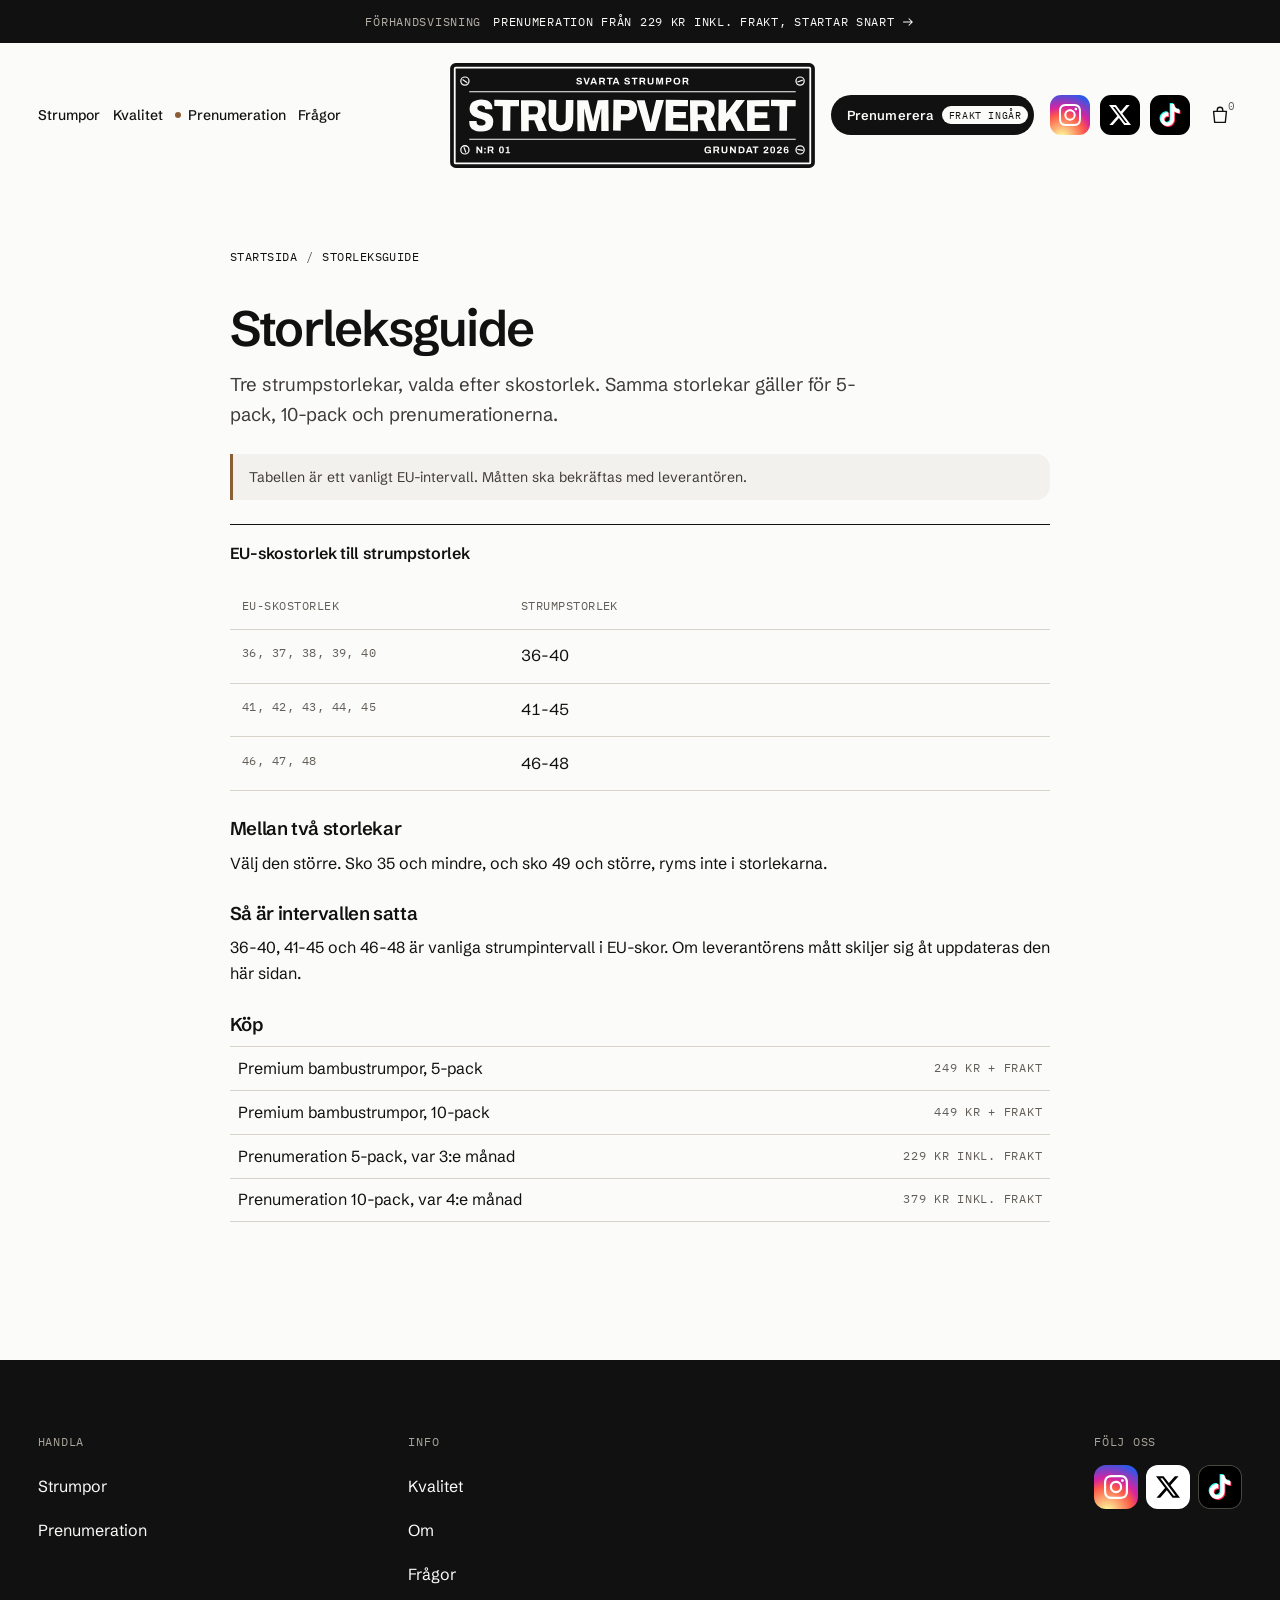
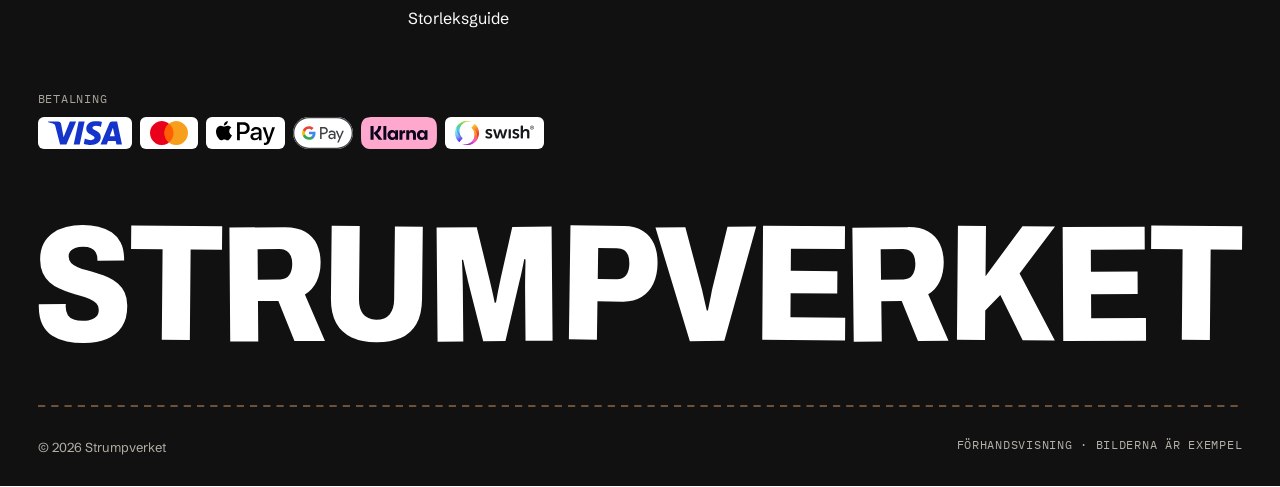
==== commit a5b36b83: "Design: lite bredare desktop-layout (#11) Höjer --max från 72rem (1152px) till 86rem (1376px), ca +1" ====
--- a/storleksguide/index.html
+++ b/storleksguide/index.html
@@ -14,7 +14,7 @@
 <link rel="icon" href="../favicon-16.png" type="image/png" sizes="16x16">
 <link rel="apple-touch-icon" href="../apple-touch-icon.png" sizes="180x180">
 <link rel="manifest" href="../site.webmanifest">
-<meta name="theme-color" content="#e9e4dc">
+<meta name="theme-color" content="#111111">
 <meta property="og:type" content="website">
 <meta property="og:locale" content="sv_SE">
 <meta property="og:site_name" content="Strumpverket">
@@ -32,7 +32,7 @@
 <meta name="twitter:image:alt" content="Strumpverkets logotyp, en svart skylt med texten STRUMPVERKET, bredvid rubriken Svarta strumpor. Inget annat.">
 <link rel="preload" href="../assets/fonts/schibsted-grotesk-var.woff2" as="font" type="font/woff2" crossorigin>
 
-<style> @font-face{font-family: "Schibsted Grotesk";src: url("../assets/fonts/schibsted-grotesk-var.woff2") format("woff2");font-weight: 400 800;font-style: normal;font-display: swap}@font-face{font-family: "Plex Mono";src: url("../assets/fonts/ibm-plex-mono-400.woff2") format("woff2");font-weight: 400;font-style: normal;font-display: swap}@font-face{font-family: "Grotesk Fallback";src: local("Arial"),local("Helvetica"),local("Liberation Sans");size-adjust: 101%;ascent-override: 96%;descent-override: 26%}:root{--paper: #fbfbfa;--paper-2: #f2f1ee;--paper-3: #e9e6e0;--white: #ffffff;--ink: #111111;--ink-2: #3f3c37;--muted: #625e57;--line: #d8d3cb;--bronze: #8c5e36;--bronze-dark: #b8845a;--thread: var(--bronze);--font-sans: "Schibsted Grotesk","Grotesk Fallback",system-ui,sans-serif;--font-mono: "Plex Mono",ui-monospace,"SFMono-Regular",Menlo,monospace;--step--1: 0.75rem;--step-0: 1rem;--step-1: clamp(1.0625rem,1rem + 0.2vw,1.1875rem);--step-2: clamp(1.375rem,1.15rem + 0.6vw,1.625rem);--step-3: clamp(2rem,1.3rem + 2.25vw,3.25rem);--step-4: clamp(2.5rem,1.1rem + 4.3vw,5.25rem);--s-1: 0.25rem;--s-2: 0.5rem;--s-3: 0.75rem;--s-4: 1rem;--s-5: 1.5rem;--s-6: 2rem;--s-7: 3rem;--s-8: 4rem;--s-9: 6rem;--section: clamp(4rem,2rem + 8.3vw,8.75rem);--gutter: clamp(1.25rem,0.6rem + 2.2vw,2.5rem);--max: 86rem;--radius: 14px;--radius-lg: clamp(18px,1rem + 1vw,28px);--shadow-1: 0 1px 2px rgb(17 17 17 / 0.04),0 4px 14px -6px rgb(17 17 17 / 0.08);--shadow-2: 0 2px 4px rgb(17 17 17 / 0.04),0 18px 40px -18px rgb(17 17 17 / 0.22);--ease-out: cubic-bezier(0.22,1,0.36,1);--ease-in-out: cubic-bezier(0.65,0,0.35,1);--header-h: 4rem;--masthead-h: 9rem;color-scheme: light}@media (min-width: 64rem){:root{--s-6: 1.75rem;--s-7: 2.5rem;--s-8: 3.25rem;--s-9: 4.75rem}}*,*::before,*::after{box-sizing: border-box}html{-webkit-text-size-adjust: 100%;text-size-adjust: 100%;scroll-padding-top: calc(var(--header-h) + 1rem)}@media (prefers-reduced-motion: no-preference){html{scroll-behavior: smooth}}body{margin: 0;background: var(--paper);color: var(--ink);font-family: var(--font-sans);font-size: var(--step-0);line-height: 1.6;font-weight: 400;-webkit-font-smoothing: antialiased;font-kerning: normal}img,video,svg{display: block;max-width: 100%}[hidden]{display: none !important}img,video{height: auto}button,input{font: inherit;color: inherit}a{color: inherit}h1,h2,h3{margin: 0;font-weight: 600;line-height: 1.04;letter-spacing: -0.035em;text-wrap: balance}p{margin: 0;text-wrap: pretty}ul,ol{margin: 0;padding: 0;list-style: none}:focus-visible{outline: 2px solid var(--ink);outline-offset: 3px;border-radius: 2px}.skip-link{position: absolute;left: var(--gutter);top: -100px;z-index: 100;background: var(--ink);color: var(--paper);padding: var(--s-3) var(--s-4);text-decoration: none}.skip-link:focus{top: var(--s-3)}.visually-hidden{position: absolute !important;width: 1px;height: 1px;overflow: hidden;clip-path: inset(50%);white-space: nowrap}.wrap{width: 100%;max-width: var(--max);margin-inline: auto;padding-inline: var(--gutter)}.label{font-family: var(--font-mono);font-size: var(--step--1);letter-spacing: 0.06em;text-transform: uppercase;color: var(--muted);line-height: 1.4}.site-header{position: sticky;top: 0;z-index: 20;background: color-mix(in srgb,var(--paper) 88%,transparent);backdrop-filter: saturate(1.2) blur(10px);-webkit-backdrop-filter: saturate(1.2) blur(10px);border-bottom: 1px solid transparent;transition: border-color 0.3s}.site-header.is-scrolled{border-bottom-color: var(--line)}.site-header>.wrap{height: var(--header-h);display: grid;grid-template-columns: 1fr auto 1fr;align-items: center;gap: var(--s-4)}.nav{display: none}.nav ul{display: flex;flex-wrap: wrap;gap: clamp(0.65rem,-0.8rem + 2vw,var(--s-6))}.nav a{text-decoration: none;font-size: 0.9375rem;white-space: nowrap}@media (min-width: 52rem) and (max-width: 71.99rem){.nav a{font-size: 0.875rem}.nav ul{gap: 0.7rem}}@media (min-width: 52rem) and (max-width: 59.99rem){.nav ul{gap: 0.5rem}.nav a{font-size: 0.8125rem}}.header-left{display: flex;align-items: center}.header-right{display: flex;justify-content: flex-end;align-items: center;gap: var(--s-2)}@media (min-width: 52rem){.nav{display: block}.icon-btn.menu-toggle{display: none}}.u-link{position: relative;text-decoration: none;padding-bottom: 2px}.u-link::after{content: "";position: absolute;left: 0;right: 0;bottom: 0;height: 1px;background: currentColor;transform: scaleX(0);transform-origin: right center;transition: transform 0.45s var(--ease-out)}.u-link:hover::after,.u-link:focus-visible::after{transform: scaleX(1);transform-origin: left center}.u-link.hit{display: inline-flex;align-items: center;min-height: 44px;padding-bottom: 0}.u-link.hit::after{bottom: auto;top: calc(50% + 0.62em)}.u-link.hit-slop::before{content: "";position: absolute;left: -0.2em;right: -0.2em;top: 50%;height: 44px;transform: translateY(-50%)}.wordmark{display: block;position: relative;text-decoration: none;color: var(--ink);padding: 8px;margin: -8px}.wordmark img{display: block;max-width: none;height: auto}.wordmark .wordmark__plate{display: none;width: clamp(330px,250px + 9vw,380px)}.wordmark__plain{width: 196px}@media (min-width: 40rem){.wordmark__plain{width: 224px}}@media (min-width: 64rem){.site-header{top: calc(var(--header-h) - var(--masthead-h))}.site-header>.wrap{position: relative;height: var(--masthead-h)}.wordmark{position: static}.wordmark .wordmark__plate{display: block;transition: opacity 0.35s var(--ease-out)}.wordmark__plain{position: absolute;inset-inline: 0;bottom: calc((var(--header-h) - 22px) / 2);margin-inline: auto;opacity: 0;visibility: hidden;translate: 0 6px;transition: opacity 0.35s var(--ease-out),translate 0.5s var(--ease-out),visibility 0s linear 0.35s}.header-left,.header-right{transition: translate 0.5s var(--ease-out)}.site-header.is-scrolled .wordmark__plate{opacity: 0}.site-header.is-scrolled .wordmark__plain{opacity: 1;visibility: visible;translate: 0 0;transition-delay: 0s}.site-header.is-scrolled :is(.header-left,.header-right){translate: 0 calc((var(--masthead-h) - var(--header-h)) / 2)}}@media (prefers-reduced-motion: no-preference){.js .wordmark :is(.wordmark__plate,.wordmark__plain){animation: plate-in 1.1s var(--ease-out) 0.15s backwards}.wordmark .wordmark__plate{transition: opacity 0.35s var(--ease-out),translate 0.45s var(--ease-out)}.wordmark:is(:hover,:focus-visible) .wordmark__plate,.site-header.is-scrolled .wordmark:is(:hover,:focus-visible) .wordmark__plain{translate: 0 -2px}}@media (prefers-reduced-motion: reduce){.wordmark img,.header-left,.header-right{translate: none !important}}@keyframes letter-up{to{transform: translateY(0)}}@keyframes draw{to{stroke-dashoffset: 0}}@keyframes plate-in{from{clip-path: inset(0 100% 0 0)}to{clip-path: inset(0 0 0 0)}}.icon-btn{position: relative;display: inline-grid;place-items: center;width: 44px;height: 44px;border: 0;background: transparent;border-radius: 50%;cursor: pointer;transition: background-color 0.25s}.icon-btn:hover{background: var(--paper-2)}.icon-btn svg{width: 22px;height: 22px}.cart-count{position: absolute;top: 4px;right: 2px;min-width: 18px;height: 18px;padding: 0 5px;border-radius: 9px;background: var(--ink);color: var(--paper);font-family: var(--font-mono);font-size: 0.6875rem;line-height: 18px;text-align: center}.cart-count[data-count="0"]{background: transparent;color: var(--muted)}.cart-count.is-bumping{animation: bump 0.5s var(--ease-out)}@keyframes bump{0%{scale: 1}35%{scale: 1.45}100%{scale: 1}}@media (prefers-reduced-motion: reduce){.cart-count.is-bumping{animation: none}}.mobile-nav{display: none;border-top: 1px solid var(--line)}.mobile-nav.is-open{display: block}.mobile-nav ul{display: grid;padding-block: var(--s-3) var(--s-5)}.mobile-nav a{display: block;padding: var(--s-3) 0;font-size: var(--step-2);font-weight: 600;letter-spacing: -0.03em;text-decoration: none}@media (min-width: 52rem){.mobile-nav,.mobile-nav.is-open{display: none}}.btn{--btn-bg: var(--ink);--btn-fg: var(--paper);--btn-fill: var(--paper);--btn-fill-fg: var(--ink);position: relative;isolation: isolate;overflow: hidden;display: inline-flex;align-items: center;justify-content: center;gap: 0.75em;min-height: 52px;padding: 0 1.6em;border: 1px solid var(--ink);border-radius: 999px;background: var(--btn-bg);color: var(--btn-fg);font-size: 0.9375rem;font-weight: 500;letter-spacing: 0.01em;text-decoration: none;cursor: pointer;transition: color 0.45s var(--ease-out),translate 0.4s var(--ease-out),scale 0.25s var(--ease-out),box-shadow 0.45s var(--ease-out)}.btn:hover{box-shadow: 0 10px 24px -14px rgb(17 17 17 / 0.45)}.btn:active{scale: 0.97;transition-duration: 0.45s,0.4s,0.1s,0.45s}.btn::before{content: "";position: absolute;inset: 0;z-index: -1;background: var(--btn-fill);transform: scaleX(0);transform-origin: right center;transition: transform 0.55s var(--ease-out)}.btn:hover,.btn:focus-visible{color: var(--btn-fill-fg)}.btn:hover::before,.btn:focus-visible::before{transform: scaleX(1);transform-origin: left center}.btn__arrow{width: 1.1em;height: 1.1em;transition: transform 0.45s var(--ease-out)}.btn:hover .btn__arrow,.btn:focus-visible .btn__arrow{transform: translateX(4px)}.btn--ghost{--btn-bg: transparent;--btn-fg: var(--ink);--btn-fill: var(--ink);--btn-fill-fg: var(--paper)}.btn--block{width: 100%}@media (prefers-reduced-motion: reduce){.btn,.btn::before,.btn__arrow{transition-duration: 0.01s}.btn:active{scale: 1}}.add-btn{--btn-bg: transparent;--btn-fg: var(--ink);--btn-fill: var(--ink);--btn-fill-fg: var(--paper);width: 100%;min-height: 48px}.add-btn::before{transform: scaleY(0);transform-origin: bottom}.add-btn:hover::before,.add-btn:focus-visible::before{transform: scaleY(1);transform-origin: bottom}.add-btn__label,.add-btn__done{display: inline-flex;align-items: center;gap: 0.6em;transition: translate 0.45s var(--ease-out),opacity 0.3s}.add-btn__done{position: absolute;inset: 0;justify-content: center;translate: 0 110%;opacity: 0}.add-btn.is-added{color: var(--paper)}.add-btn.is-added::before{transform: scaleY(1)}.add-btn.is-added .add-btn__label{translate: 0 -110%;opacity: 0}.add-btn.is-added .add-btn__done{translate: 0 0;opacity: 1}.add-btn__done path{stroke-dasharray: 24;stroke-dashoffset: 24}.add-btn.is-added .add-btn__done path{animation: draw 0.5s var(--ease-out) 0.15s forwards}@media (prefers-reduced-motion: reduce){.add-btn__label,.add-btn__done{transition: none}.add-btn.is-added .add-btn__done path{animation: none;stroke-dashoffset: 0}}.hero{padding-top: clamp(2.5rem,1rem + 6vw,6rem)}.hero__top{display: grid;gap: var(--s-6);align-items: end}.hero h1{font-size: var(--step-4);font-weight: 600;letter-spacing: -0.05em;line-height: 0.95}.hero h1 .line{display: block;overflow: hidden;padding-bottom: 0.06em}.hero h1 .line>span{display: inline-block}.hero__head{display: grid;gap: var(--s-5)}.hero__aside{display: grid;gap: var(--s-5);max-width: 31rem}.hero__lede{font-size: var(--step-1);color: var(--ink-2);line-height: 1.5}.hero__promise{padding-top: var(--s-4);border-top: 1px solid var(--line);color: var(--ink-2);font-size: 0.9375rem}.hero__promise strong{color: var(--ink);font-weight: 600}.hero__spec{display: grid;grid-template-columns: repeat(3,minmax(0,1fr));gap: var(--s-4);margin: clamp(2.5rem,1.5rem + 3vw,4rem) 0 0;padding-top: var(--s-4);border-top: 1px solid var(--ink)}.hero__spec div{display: flex;flex-direction: column-reverse;justify-content: flex-end;gap: var(--s-1)}.hero__spec dt{font-family: var(--font-mono);font-size: 0.75rem;letter-spacing: 0.06em;text-transform: uppercase;color: var(--muted);line-height: 1.4}.hero__spec dd{margin: 0;font-size: var(--step-2);font-weight: 600;letter-spacing: -0.03em;line-height: 1.1;font-variant-numeric: tabular-nums}.hero__cta{display: flex;flex-wrap: wrap;align-items: center;gap: var(--s-5)}.hero__media{margin: clamp(1.5rem,1rem + 2vw,2.5rem) 0 0}.hero__frame{position: relative;overflow: hidden;background: var(--paper-3);aspect-ratio: 4 / 5;border-radius: 2px}.hero__frame video,.hero__frame picture,.hero__frame img{position: absolute;inset: 0;width: 100%;height: 100%;object-fit: cover;object-position: 62% 50%}.hero__frame video{opacity: 0;transition: opacity 0.8s}.hero__frame video.is-playing{opacity: 1}.media-toggle{position: absolute;right: var(--s-4);bottom: var(--s-4);z-index: 2;display: inline-flex;align-items: center;gap: 0.5em;min-height: 44px;padding: 0 0.95em;border: 0;border-radius: 999px;cursor: pointer;background: color-mix(in srgb,var(--paper) 86%,transparent);color: var(--ink);font-family: var(--font-mono);font-size: 0.75rem;letter-spacing: 0.06em;text-transform: uppercase;backdrop-filter: blur(6px);-webkit-backdrop-filter: blur(6px)}.media-toggle svg{width: 12px;height: 12px}.media-toggle[hidden]{display: none}.hero__caption{display: flex;flex-wrap: wrap;justify-content: space-between;gap: var(--s-4);padding-top: var(--s-3)}@media (min-width: 40rem){.hero__frame{aspect-ratio: 16 / 9}}@media (min-width: 60rem){.hero__top{grid-template-columns: 1.45fr 1fr;gap: var(--s-8)}.hero__aside{padding-bottom: 0.6rem}}@media (prefers-reduced-motion: no-preference){.js .hero h1 .line>span{transform: translateY(105%);animation: letter-up 1.1s var(--ease-out) forwards}.js .hero h1 .line:nth-child(2)>span{animation-delay: 0.12s}.js .hero__eyebrow{opacity: 0;animation: fade-up 0.9s var(--ease-out) 0.1s forwards}.js .hero__spec{opacity: 0;animation: fade-up 1s var(--ease-out) 0.5s forwards}.js .hero__aside{opacity: 0;animation: fade-up 1s var(--ease-out) 0.35s forwards}}@keyframes fade-up{from{opacity: 0;transform: translateY(16px)}to{opacity: 1;transform: none}}.section{padding-block: var(--section)}.section-head{display: grid;gap: var(--s-5);margin-bottom: clamp(3rem,1.75rem + 3.5vw,5.5rem)}.section-head .label{margin-bottom: var(--s-3)}.section-head h2{font-size: var(--step-3)}.section-head>p{color: var(--ink-2);max-width: 34rem;font-size: var(--step-1);line-height: 1.5}@media (min-width: 60rem){.section-head{grid-template-columns: 1fr 1fr;align-items: end;gap: var(--s-8)}}.stitch-divider{width: 100%;height: 6px;color: var(--thread)}.stitch-divider line{stroke: currentColor;stroke-width: 1.5;stroke-dasharray: 6 5}@media (prefers-reduced-motion: no-preference){.js .stitch-divider line{clip-path: inset(0 100% 0 0);transition: clip-path 1.6s var(--ease-in-out)}.js .stitch-divider.is-in line{clip-path: inset(0 0 0 0)}}.products{display: grid;gap: var(--s-6) var(--s-3);grid-template-columns: repeat(2,minmax(0,1fr));align-items: stretch}@media (min-width: 60rem){.products{gap: var(--s-7) var(--s-5)}}@media (min-width: 72rem){.products{grid-template-columns: repeat(4,minmax(0,1fr))}}.product-card{display: flex;flex-direction: column;gap: var(--s-3);min-width: 0;height: 100%}.product{display: flex;flex-direction: column;flex: 1;min-width: 0}.product__media-link{display: block;color: inherit;text-decoration: none}.product__media-link:focus-visible{outline-offset: 2px}.product__media{position: relative;overflow: hidden;background: #eeebe6;aspect-ratio: 3 / 4}.product__media img{width: 100%;height: 100%;object-fit: cover;transition: scale 1.2s var(--ease-out)}.product-card:hover .product__media img,.product-card:focus-within .product__media img{scale: 1.035}@media (prefers-reduced-motion: reduce){.product-card:hover .product__media img,.product-card:focus-within .product__media img{scale: 1}}@media (max-width: 39.99rem){.product__media{aspect-ratio: 1 / 1}.product__row{flex-direction: column;align-items: flex-start;gap: 0.15rem}.product__name{font-size: 1.125rem}.product__price{align-items: flex-start;text-align: left;font-size: 1rem}.product__desc{font-size: 0.875rem;line-height: 1.45}.product__meta{flex-wrap: wrap}.product-card .add-btn{font-size: 0.8125rem;padding-inline: 0.4em}.product-card .sizes__opts{gap: 0.35rem}.product-card .chip{flex: 1 1 2.5rem}.product-card .chip span{width: 100%;min-width: 0;padding-inline: 0.2em;font-size: 0.75rem}}.product__tag{position: absolute;left: var(--s-3);top: var(--s-3);font-family: var(--font-mono);font-size: 0.6875rem;letter-spacing: 0.06em;text-transform: uppercase;background: var(--paper);color: var(--ink);padding: 0.3em 0.6em}.product__placard{display: flex;flex-direction: column;gap: var(--s-2);flex: 1;padding-top: var(--s-1);border-top: 1px solid var(--ink)}.product__placard .add-btn{margin-top: auto}.product__row{display: flex;justify-content: space-between;align-items: flex-start;gap: var(--s-3);padding-top: var(--s-3)}.product__name{flex: 1;min-width: 0;font-size: var(--step-1);font-weight: 600;letter-spacing: -0.02em;line-height: 1.2}.product__price{flex: none;display: flex;flex-direction: column;align-items: flex-end;gap: 0.1rem;font-size: var(--step-1);font-weight: 500;font-variant-numeric: tabular-nums;line-height: 1.15;text-align: right}.price-was{color: var(--muted);font-weight: 400;font-size: 0.8125rem;text-decoration: line-through;letter-spacing: 0}.price-now{font-weight: 500}.save-line{display: flex;flex-wrap: wrap}.save-badge{display: inline-block;padding: 0.28em 0.6em 0.22em;border-radius: 999px;background: var(--ink);color: var(--paper);font-family: var(--font-mono);font-size: 0.6875rem;font-weight: 400;letter-spacing: 0.05em;text-transform: uppercase;line-height: 1.3;white-space: nowrap}.size-extra{display: flex}.callout{padding: var(--s-3) var(--s-4);background: var(--paper-2);border-left: 3px solid var(--bronze);color: var(--ink-2);font-size: 0.9375rem}.section-head + .callout{margin-top: calc(-1 * clamp(1.25rem,0.8rem + 1.5vw,2.5rem));margin-bottom: clamp(1.75rem,1rem + 2vw,2.75rem);max-width: 42rem}.product__desc{color: var(--ink-2);font-size: 0.9375rem}.product__meta{display: flex;justify-content: space-between;gap: var(--s-3)}.sizes{border: 0;padding: 0;margin: var(--s-2) 0 var(--s-1);min-width: 0}.sizes legend{padding: 0;margin-bottom: var(--s-2)}.sizes__opts{display: flex;flex-wrap: wrap;gap: var(--s-2)}.chip{position: relative}.chip input{position: absolute;opacity: 0;inset: 0;margin: 0;cursor: pointer}.chip span{display: inline-grid;place-items: center;min-width: 4.25rem;min-height: 44px;padding: 0 0.8em;border: 1px solid var(--line);border-radius: 999px;font-size: 0.875rem;font-variant-numeric: tabular-nums;transition: border-color 0.2s,background-color 0.2s,color 0.2s}.chip input:hover + span{border-color: var(--ink)}.chip input:checked + span{background: var(--ink);border-color: var(--ink);color: var(--paper)}.chip input:focus-visible + span{outline: 2px solid var(--ink);outline-offset: 2px}.why{display: grid;gap: var(--s-8)}.why__statement{font-size: var(--step-3);font-weight: 600;letter-spacing: -0.04em;line-height: 1.05;max-width: 22ch;text-wrap: balance}.why__grid{display: grid;gap: var(--s-7)}.why__media figure{margin: 0}.why__media .frame{overflow: hidden;background: var(--paper-3);aspect-ratio: 4 / 3}.why__media img{width: 100%;height: 100%;object-fit: cover}.why__media figcaption{padding-top: var(--s-3)}.points{display: grid;gap: 0;counter-reset: pt}.points li{display: grid;grid-template-columns: 3.5rem 1fr;gap: var(--s-4);padding: var(--s-5) 0;border-top: 1px solid var(--line)}.points li:last-child{border-bottom: 1px solid var(--line)}.points h3{font-size: var(--step-1);letter-spacing: -0.02em;margin-bottom: var(--s-2);line-height: 1.25}.points p{color: var(--ink-2)}.why__note{margin-top: var(--s-5);color: var(--muted);font-size: 0.875rem}@media (min-width: 60rem){.why__grid{grid-template-columns: 1.1fr 1fr;gap: var(--s-9);align-items: start}.why__media{position: sticky;top: calc(var(--header-h) + 2rem)}}.box{background: var(--paper-2)}.box__grid{display: grid;gap: var(--s-7);align-items: center}.box__media{overflow: hidden;background: #eeebe6;aspect-ratio: 3 / 4;max-width: 34rem}.box__media img{width: 100%;height: 100%;object-fit: cover}.box__body{display: grid;gap: var(--s-5);max-width: 34rem}.box__body h2{font-size: var(--step-3)}.box__body>p{color: var(--ink-2);font-size: var(--step-1);line-height: 1.5}.box__list li{display: flex;gap: var(--s-3);padding: var(--s-3) 0;border-top: 1px solid var(--line)}.box__list li::before{content: "";flex: none;width: 14px;margin-top: 0.75em;border-top: 1.5px dashed var(--thread)}.box__price{display: flex;align-items: center;gap: var(--s-3);flex-wrap: wrap}.box__price strong{font-size: var(--step-2);font-weight: 600;letter-spacing: -0.03em}@media (min-width: 60rem){.box__grid{grid-template-columns: 1fr 1fr;gap: var(--s-9)}}.products--duo{grid-template-columns: minmax(0,1fr);gap: var(--s-7)}@media (min-width: 40rem){.products--duo{grid-template-columns: repeat(2,minmax(0,1fr));gap: var(--s-7) var(--s-5)}}@media (min-width: 72rem){.products--duo{grid-template-columns: repeat(2,minmax(0,1fr));gap: var(--s-7) var(--s-7)}}.products--duo .product__media{aspect-ratio: 4 / 3}.products--duo .product__media img{object-position: 50% 55%}.products--duo .product__name{font-size: var(--step-2)}.products--duo .product__price .price-now{font-size: var(--step-2);font-weight: 600;letter-spacing: -0.03em}@media (max-width: 39.99rem){.products--duo .product__media{aspect-ratio: 4 / 3}.products--duo .product__row{flex-direction: row;align-items: flex-start}.products--duo .product__price{align-items: flex-end;text-align: right}.products--duo .product-card .add-btn{font-size: 0.9375rem}.products--duo .product-card .chip{flex: 1 1 4rem}.products--duo .product-card .chip span{font-size: 0.875rem}}.price-unit{font-family: var(--font-mono);font-size: 0.75rem;font-weight: 400;letter-spacing: 0.04em;color: var(--muted);text-transform: uppercase}.save-line{align-items: center;gap: 0.35rem 0.6rem}.save-note{font-size: 0.875rem;color: var(--ink-2)}.ship-line{font-size: 0.9375rem;color: var(--ink-2)}.ship-line strong{color: var(--ink);font-weight: 600}.subs{display: grid;gap: var(--s-5)}@media (min-width: 48rem){.subs{grid-template-columns: repeat(2,minmax(0,1fr))}}.sub-card{display: flex}.sub{display: flex;flex-direction: column;gap: var(--s-4);flex: 1;padding: clamp(1.25rem,0.8rem + 2vw,2.25rem);background: var(--paper);border: 1px solid var(--line);border-top: 2px solid var(--ink)}.sub__name{font-size: var(--step-3)}.sub__name span{display: block;margin-top: 0.15em;font-size: var(--step-1);font-weight: 500;letter-spacing: -0.02em;color: var(--ink-2)}.sub__price{display: flex;flex-wrap: wrap;align-items: baseline;gap: var(--s-3)}.sub__price strong{font-size: var(--step-2);font-weight: 600;letter-spacing: -0.03em;font-variant-numeric: tabular-nums}.sub .add-btn{margin-top: auto}.sub .sizes{margin: 0}.faq{max-width: 56rem}.faq details{border-top: 1px solid var(--line)}.faq details:last-child{border-bottom: 1px solid var(--line)}.faq summary{display: flex;justify-content: space-between;align-items: center;gap: var(--s-4);padding: var(--s-5) 0;cursor: pointer;list-style: none;font-size: var(--step-1);font-weight: 500;letter-spacing: -0.015em}.faq summary::-webkit-details-marker{display: none}.faq summary .plus{position: relative;flex: none;width: 16px;height: 16px}.faq summary .plus::before,.faq summary .plus::after{content: "";position: absolute;left: 0;top: 50%;width: 100%;height: 1.5px;background: currentColor;transition: transform 0.4s var(--ease-out)}.faq summary .plus::after{transform: rotate(90deg)}.faq details[open] summary .plus::after{transform: rotate(0deg)}.faq .answer{padding: 0 0 var(--s-6);max-width: 44rem;color: var(--ink-2)}.faq details::details-content{block-size: 0;overflow-y: clip;transition: block-size 0.45s var(--ease-out),content-visibility 0.45s allow-discrete}.faq details[open]::details-content{block-size: auto}@supports (interpolate-size: allow-keywords){:root{interpolate-size: allow-keywords}}@media (prefers-reduced-motion: reduce){.faq details::details-content{transition: none}}.news{border-top: 1px solid var(--line)}.news__grid{display: grid;gap: var(--s-6)}.news h2{font-size: var(--step-3)}.news__form{display: grid;gap: var(--s-3);max-width: 34rem}.news__field{display: flex;flex-direction: column;gap: var(--s-3)}.news__field input{min-height: 52px;padding: 0 1.2em;border: 1px solid var(--ink);border-radius: 999px;background: transparent}.news__field input::placeholder{color: var(--muted);opacity: 1}.news__note{font-size: 0.875rem;color: var(--muted)}.news__status{min-height: 1.5em;font-size: 0.9375rem}@media (min-width: 40rem){.news__field{flex-direction: row}.news__field input{flex: 1}}@media (min-width: 60rem){.news__grid{grid-template-columns: 1fr 1fr;align-items: end;gap: var(--s-9)}}.site-footer{padding-top: var(--s-9);padding-bottom: var(--s-6);background: var(--ink);color: var(--paper)}.site-footer a{color: var(--paper)}.site-footer :focus-visible,.moment :focus-visible{outline-color: var(--paper)}.footer-cols{display: grid;gap: var(--s-7);grid-template-columns: repeat(2,1fr)}.footer-cols h2{font-family: var(--font-mono);font-size: var(--step--1);font-weight: 400;letter-spacing: 0.06em;text-transform: uppercase;color: #a9a49b;margin-bottom: var(--s-4)}.footer-cols ul{display: grid;gap: 0}.footer-cols a.hit{width: max-content;max-width: 100%}.footer-cols a{text-decoration: none}.footer-cols .socials{display: flex;flex-wrap: wrap;gap: var(--s-2)}.socials a{display: inline-grid;place-items: center;width: 44px;height: 44px;border-radius: 50%;border: 1px solid #45423d;transition: background-color 0.3s,color 0.3s,border-color 0.3s,translate 0.3s var(--ease-out)}.socials a:hover,.socials a:focus-visible{background: var(--paper);color: var(--ink);border-color: var(--paper);translate: 0 -2px}@media (prefers-reduced-motion: reduce){.socials a:hover,.socials a:focus-visible{translate: none}}.socials svg{width: 18px;height: 18px;fill: currentColor}.socials-col{grid-column: 1 / -1}.header-socials{display: none;align-items: center;gap: 2px;margin: 0;padding: 0;list-style: none}.header-socials a{display: inline-grid;place-items: center;width: 44px;height: 44px;border-radius: 50%;color: var(--ink);border: 1px solid transparent;transition: background-color 0.3s,border-color 0.3s,translate 0.3s var(--ease-out)}.header-socials a:hover,.header-socials a:focus-visible{background: var(--paper-2);border-color: var(--line);translate: 0 -2px}@media (prefers-reduced-motion: reduce){.header-socials a:hover,.header-socials a:focus-visible{translate: none}}.header-socials svg{width: 18px;height: 18px;fill: currentColor}@media (min-width: 64rem){.header-socials{display: flex}}.socials--light a{color: var(--ink);border-color: var(--line)}.socials--light a:hover,.socials--light a:focus-visible{background: var(--ink);color: var(--paper);border-color: var(--ink)}.mobile-socials{display: grid;gap: var(--s-3);padding-bottom: var(--s-5);border-top: 1px solid var(--line);padding-top: var(--s-4)}.mobile-socials .label{margin: 0}.pay-block{margin-top: var(--s-8)}.pay-block h2{font-family: var(--font-mono);font-size: var(--step--1);font-weight: 400;letter-spacing: 0.06em;text-transform: uppercase;color: #a9a49b;margin: 0 0 var(--s-3)}.pay-row{display: flex;flex-wrap: wrap;align-items: center;gap: 8px}.pay-badge{display: inline-flex;align-items: center;justify-content: center;box-sizing: border-box;height: 32px;padding: 4px 10px;background: #fff;border-radius: 6px}.pay-badge img{display: block;height: 24px;width: auto;max-width: none}.pay-badge--mark{padding: 0;background: transparent}.pay-badge--mark img{height: 32px}.footer-mark{margin-top: var(--s-9);container-type: inline-size}.footer-mark .mark{width: 100%;height: auto}.footer-mark .stitch-divider{margin-top: 5cqi;color: var(--bronze-dark)}.footer-base{display: flex;flex-wrap: wrap;justify-content: space-between;gap: var(--s-3);margin-top: var(--s-6);font-size: 0.8125rem;color: #b5b0a7}.footer-base .label{color: #b5b0a7}@media (min-width: 52rem){.footer-cols{grid-template-columns: 1fr 1fr 1.4fr}.socials-col{grid-column: auto;justify-self: end}}.cart{margin: 0 0 0 auto;padding: 0;border: 0;width: min(28rem,100vw);max-width: 100vw;height: 100dvh;max-height: 100dvh;background: var(--paper);color: var(--ink);transition: translate 0.5s var(--ease-out),display 0.5s allow-discrete,overlay 0.5s allow-discrete;translate: 100% 0}.cart[open]{translate: 0 0}@starting-style{.cart[open]{translate: 100% 0}}.cart::backdrop{background: rgb(18 18 17 / 0);transition: background-color 0.5s,display 0.5s allow-discrete,overlay 0.5s allow-discrete}.cart[open]::backdrop{background: rgb(18 18 17 / 0.35)}@starting-style{.cart[open]::backdrop{background: rgb(18 18 17 / 0)}}@media (prefers-reduced-motion: reduce){.cart,.cart::backdrop{transition: none}}.cart__inner{display: grid;grid-template-rows: auto 1fr auto;height: 100%}.cart__head{display: flex;justify-content: space-between;align-items: center;padding: var(--s-4) var(--gutter);border-bottom: 1px solid var(--line)}.cart__head h2{font-size: var(--step-1);letter-spacing: -0.02em}.cart__items{overflow-y: auto;padding: 0 var(--gutter)}.cart__empty{padding: var(--s-7) 0;color: var(--ink-2)}.cart-item{display: grid;grid-template-columns: 4.5rem 1fr auto;gap: var(--s-4);padding: var(--s-5) 0;border-bottom: 1px solid var(--line);align-items: start}.cart-item img{width: 4.5rem;height: 6rem;object-fit: cover;background: #eeebe6}.cart-item__name{font-weight: 600;line-height: 1.3}.cart-item__price{font-variant-numeric: tabular-nums;white-space: nowrap}.qty{display: inline-flex;align-items: center;margin-top: var(--s-3);border: 1px solid var(--line);border-radius: 999px}.qty button{width: 44px;height: 44px;border: 0;background: none;cursor: pointer;border-radius: 50%}.qty button:hover{background: var(--paper-2)}.qty output{min-width: 1.75rem;text-align: center;font-variant-numeric: tabular-nums}.remove{margin-top: var(--s-3);border: 0;background: none;padding: 0;cursor: pointer;color: var(--muted);font-size: 0.875rem}.cart__foot{padding: var(--s-5) var(--gutter) var(--s-6);border-top: 1px solid var(--line);display: grid;gap: var(--s-4)}.cart__lines{margin: 0;display: grid;gap: var(--s-1);font-size: 0.9375rem;color: var(--ink-2)}.cart__lines div{display: flex;justify-content: space-between;gap: var(--s-4)}.cart__lines dt,.cart__lines dd{margin: 0}.cart__lines dd{font-variant-numeric: tabular-nums}.cart__sum{display: flex;justify-content: space-between;font-size: var(--step-1);font-weight: 600}.cart__notice{padding: var(--s-4);background: var(--paper-2);font-size: 0.9375rem}.cart__notice[hidden]{display: none}.toast{position: fixed;left: 50%;bottom: var(--s-5);z-index: 30;translate: -50% 150%;opacity: 0;background: var(--ink);color: var(--paper);padding: 0.85em 1.3em;border-radius: 999px;font-size: 0.9375rem;transition: translate 0.5s var(--ease-out),opacity 0.3s;pointer-events: none;white-space: nowrap}.toast.is-on{translate: -50% 0;opacity: 1}@media (prefers-reduced-motion: reduce){.toast{transition: opacity 0.2s;translate: -50% 0}}@media (prefers-reduced-motion: no-preference){.js [data-reveal]{opacity: 0;transform: translateY(28px);transition: opacity 0.9s var(--ease-out),transform 1.1s var(--ease-out);transition-delay: calc(var(--d,0) * 90ms)}.js [data-reveal].is-in{opacity: 1;transform: none}}.demo-bar{background: var(--ink);color: var(--paper);text-align: center;padding: 0.5rem var(--gutter);font-family: var(--font-mono);font-size: 0.75rem;letter-spacing: 0.06em;text-transform: uppercase}.trust{border-block: 1px solid var(--line);padding-block: var(--s-5);margin-top: var(--s-5)}.trust__list{display: grid;grid-template-columns: 1fr 1fr;gap: var(--s-4) var(--s-5)}.trust__value{font-weight: 500;letter-spacing: -0.02em;line-height: 1.3}.trust__note{margin-top: var(--s-4)}@media (min-width: 60rem){.trust__list{grid-template-columns: repeat(5,minmax(0,1fr))}}@media (max-width: 23rem){.trust__list{grid-template-columns: 1fr}}.moment{background: var(--ink);color: var(--paper);padding-block: clamp(4.5rem,2.5rem + 7vw,8.5rem)}.moment__inner{display: grid;justify-items: center;text-align: center;gap: var(--s-5)}.moment__reveal{display: block;width: min(100%,46rem)}.moment__mark{width: 100%;height: auto}.moment__line{font-size: var(--step-2);font-weight: 500;letter-spacing: -0.03em;line-height: 1.15;max-width: 14ch}.moment .stitch-divider{width: min(10rem,36vw);color: var(--bronze-dark)}@media (prefers-reduced-motion: no-preference){.js .moment__reveal .moment__mark{clip-path: inset(0 100% 0 0)}.js .moment__reveal.is-in .moment__mark{clip-path: inset(0 0 0 0);transition: clip-path 1.25s var(--ease-out)}}.crumbs{display: flex;flex-wrap: wrap;align-items: center;gap: 0.35rem 0.55rem;margin-bottom: var(--s-5);color: var(--muted);font-family: var(--font-mono);font-size: var(--step--1);letter-spacing: 0.04em;text-transform: uppercase}.crumbs a{color: var(--ink)}.crumbs [aria-current="page"]{color: var(--ink)}.guide,.pdp-page{padding-top: clamp(1.5rem,0.5rem + 3vw,3.5rem);padding-bottom: var(--section)}.guide{max-width: 56rem}.guide h1,.pdp h1{font-size: var(--step-3)}.guide .lede,.pdp__lede{color: var(--ink-2);font-size: var(--step-1);margin-top: var(--s-4);max-width: 40rem}.guide h2,.pdp__block h2,.pdp__more h2{font-size: var(--step-1);letter-spacing: -0.02em;margin: var(--s-6) 0 var(--s-3)}.guide .callout{margin-top: var(--s-5)}.table-wrap{margin-top: var(--s-5);border-top: 1px solid var(--ink)}.size-table{width: 100%;border-collapse: collapse;table-layout: fixed}.size-table caption{caption-side: top;text-align: left;padding: var(--s-4) 0;font-weight: 600;letter-spacing: -0.02em}.size-table th,.size-table td{text-align: left;padding: 0.85rem 0.75rem;border-bottom: 1px solid var(--line);vertical-align: top;font-variant-numeric: tabular-nums}.size-table th:first-child,.size-table td:first-child{width: 34%}.size-table th{font-family: var(--font-mono);font-size: 0.75rem;font-weight: 400;letter-spacing: 0.04em;text-transform: uppercase;color: var(--muted)}@media (max-width: 40rem){.size-table th,.size-table td{padding: 0.7rem 0.35rem;font-size: 0.875rem}.size-table th{font-size: 0.6875rem;letter-spacing: 0.03em}}.pdp{display: grid;gap: var(--s-6)}.pdp__label{margin-bottom: var(--s-3)}.pdp__more-text{color: var(--ink-2);margin-top: var(--s-3)}.pdp__price{display: flex;flex-wrap: wrap;align-items: center;gap: var(--s-3);margin-top: var(--s-5)}.pdp__price strong{font-size: var(--step-2);font-weight: 600;letter-spacing: -0.03em}.pdp .callout{margin-top: var(--s-4)}.pdp__form{margin-top: var(--s-5);display: grid;gap: var(--s-3)}.pdp__block p{color: var(--ink-2)}.gallery{display: grid;gap: var(--s-5)}.gallery figure{margin: 0}.gallery img{width: 100%;height: auto;background: #eeebe6}.gallery figcaption{padding-top: var(--s-2)}.related{display: grid}.related a{display: flex;justify-content: space-between;align-items: center;gap: var(--s-4);min-height: 44px;padding-inline: var(--s-2);border-top: 1px solid var(--line);text-decoration: none}.related li:last-child a{border-bottom: 1px solid var(--line)}.related a:hover,.related a:focus-visible{background: var(--paper-2)}@media (min-width: 60rem){.pdp{grid-template-columns: 1.05fr 0.95fr;gap: var(--s-8) var(--s-7);align-items: start}.pdp__info{padding-top: var(--s-2)}}.quality{background: #fff;border-block: 1px solid var(--line)}.mix{margin: 0 0 clamp(3rem,2rem + 3vw,5rem)}.mix__bar{display: flex;gap: 3px;height: 14px}.mix__seg{flex: 0 0 auto;width: calc(var(--w) * 1% - 2px);border-radius: 2px;background: var(--ink);transform-origin: left center}.mix__swatch{flex: none;width: 10px;height: 10px;border-radius: 2px;background: var(--ink)}.mix__seg--2,.mix__swatch--2{background: #6f6a62}.mix__seg--3,.mix__swatch--3{background: var(--bronze)}.mix__legend{display: flex;flex-wrap: wrap;align-items: baseline;gap: var(--s-3) var(--s-6);padding-top: var(--s-4)}.mix__legend ul{display: flex;flex-wrap: wrap;gap: var(--s-2) var(--s-6)}.mix__legend li{display: inline-flex;align-items: center;gap: 0.6em;font-size: 0.9375rem;font-variant-numeric: tabular-nums}.fibers{display: grid;gap: var(--s-7)}.fiber{display: flex;flex-direction: column;gap: var(--s-3);padding-top: var(--s-5);border-top: 2px solid var(--ink)}.fiber__icon{box-sizing: content-box;width: 40px;height: 40px;padding: 16px;margin-bottom: var(--s-3);border-radius: 50%;background: var(--paper);fill: none;stroke: var(--ink);stroke-width: 1.6;stroke-linecap: round;stroke-linejoin: round}.fiber__icon path{stroke-dasharray: 1;stroke-dashoffset: 0}.fiber__pct{font-size: var(--step-3);font-weight: 600;letter-spacing: -0.045em;line-height: 1;font-variant-numeric: tabular-nums}.fiber h3{font-size: var(--step-1);letter-spacing: -0.02em;line-height: 1.25}.fiber>p:not(.fiber__pct){color: var(--ink-2);max-width: 34ch}.fiber__tags{display: flex;flex-wrap: wrap;gap: var(--s-2);margin-top: auto;padding-top: var(--s-3)}.fiber__tags li{padding: 0.35em 0.8em;border: 1px solid var(--line);border-radius: 999px;font-family: var(--font-mono);font-size: 0.75rem;letter-spacing: 0.04em;text-transform: uppercase;color: var(--ink-2)}.quality__close{display: flex;flex-wrap: wrap;justify-content: space-between;align-items: center;gap: var(--s-5);margin-top: clamp(3.5rem,2rem + 4vw,6rem);padding-top: var(--s-6);border-top: 1px solid var(--line)}.quality__line{font-size: var(--step-2);font-weight: 500;letter-spacing: -0.03em;line-height: 1.15}.quality__line span{display: block}@media (min-width: 52rem){.fibers{grid-template-columns: repeat(3,minmax(0,1fr));gap: var(--s-6)}}@media (prefers-reduced-motion: no-preference){.js .mix .mix__seg{transform: scaleX(0);transition: transform 1.3s var(--ease-out)}.js .mix .mix__seg--2{transition-delay: 0.25s}.js .mix .mix__seg--3{transition-delay: 0.45s}.js .mix.is-in .mix__seg{transform: none}.js .fiber .fiber__icon path{stroke-dashoffset: 1;transition: stroke-dashoffset 1.4s var(--ease-in-out);transition-delay: calc(var(--d,0) * 90ms + 0.2s)}.js .fiber.is-in .fiber__icon path{stroke-dashoffset: 0}.fiber__icon{transition: translate 0.5s var(--ease-out)}.fiber:hover .fiber__icon{translate: 0 -3px}}.demo-bar{padding: 0;font-size: 0.75rem}.demo-bar p{display: flex;flex-wrap: wrap;justify-content: center;align-items: center;gap: 0.25rem 0.75rem;padding: 0.35rem var(--gutter)}.demo-bar__tag{color: #b5b0a7}.demo-bar__link{display: inline-flex;align-items: center;gap: 0.5em;min-height: 32px;color: var(--paper);text-decoration: none}.demo-bar__link span{background: linear-gradient(currentColor,currentColor) 0 100% / 0 1px no-repeat;transition: background-size 0.45s var(--ease-out)}.demo-bar__link:hover span,.demo-bar__link:focus-visible span{background-size: 100% 1px}.demo-bar__link svg{width: 14px;height: 14px;transition: translate 0.45s var(--ease-out)}.demo-bar__link:hover svg,.demo-bar__link:focus-visible svg{translate: 3px 0}.demo-bar :focus-visible{outline-color: var(--paper)}.site-header>.wrap{max-width: calc(var(--max) + 10rem)}.site-header{background: color-mix(in srgb,var(--paper) 90%,transparent)}.nav a{font-size: 0.875rem;font-weight: 500}.nav__sub::before{content: "";width: 6px;height: 6px;margin-right: 0.45em;border-radius: 50%;background: var(--bronze)}.sub-cta{display: none;align-items: center;gap: 0.5rem;min-height: 40px;padding: 0 0.4rem 0 1rem;margin-right: var(--s-2);border-radius: 999px;background: var(--ink);color: var(--paper);font-size: 0.8125rem;font-weight: 600;letter-spacing: 0.01em;text-decoration: none;transition: background-color 0.3s,translate 0.4s var(--ease-out),box-shadow 0.4s var(--ease-out)}.sub-cta:hover,.sub-cta:focus-visible{background: #2a2825;translate: 0 -1px;box-shadow: 0 10px 22px -14px rgb(17 17 17 / 0.6)}.sub-cta__tag{display: inline-block;padding: 0.3em 0.65em 0.25em;border-radius: 999px;background: var(--paper);color: var(--ink);font-family: var(--font-mono);font-size: 0.625rem;font-weight: 400;letter-spacing: 0.06em;text-transform: uppercase;line-height: 1.3;white-space: nowrap}@media (min-width: 72rem){.sub-cta{display: inline-flex}}.mobile-nav a.mobile-nav__sub{display: flex;justify-content: space-between;align-items: center;gap: var(--s-3);margin-bottom: var(--s-3);padding: var(--s-3) var(--s-4);border-radius: var(--radius);background: var(--ink);color: var(--paper);font-size: var(--step-1)}@media (prefers-reduced-motion: reduce){.sub-cta:hover,.sub-cta:focus-visible{translate: none}}.btn{min-height: 48px;padding: 0 1.5em;font-size: 0.875rem;font-weight: 600}.btn--light{--btn-bg: var(--paper);--btn-fg: var(--ink);--btn-fill: var(--bronze-dark);--btn-fill-fg: var(--ink);border-color: var(--paper)}.btn--ghost-light{--btn-bg: transparent;--btn-fg: var(--paper);--btn-fill: var(--paper);--btn-fill-fg: var(--ink);border-color: rgb(255 255 255 / 0.45)}.btn--light:focus-visible,.btn--ghost-light:focus-visible{outline-color: var(--paper)}.add-btn{min-height: 46px}.hero{padding-top: clamp(0.75rem,0.25rem + 1.5vw,1.75rem)}.hero__panel{position: relative;isolation: isolate;overflow: hidden;padding: clamp(1.5rem,0.75rem + 3vw,3.5rem);border-radius: var(--radius-lg);border: 1px solid #d9d8d3;background: linear-gradient(160deg,#ececea 0%,#e6e6e3 100%);color: var(--ink);box-shadow: 0 1px 2px rgb(17 17 17 / 0.05),0 24px 48px -28px rgb(17 17 17 / 0.28)}.hero__panel .label{color: #55524c}.hero__top{gap: var(--s-5)}.hero__head{gap: var(--s-4)}.hero__eyebrow{display: flex;flex-wrap: wrap;align-items: center;gap: var(--s-2) var(--s-3)}.hero__seal{display: inline-flex;align-items: center;gap: 0.5em;padding: 0.4em 0.85em 0.35em;border-radius: 999px;background: var(--ink);color: var(--paper);font-family: var(--font-mono);font-size: 0.75rem;letter-spacing: 0.06em;text-transform: uppercase;line-height: 1.3}.hero__seal::before{content: "";width: 7px;height: 7px;border-radius: 50%;background: var(--bronze-dark)}.hero h1{letter-spacing: -0.045em}.hero__lede{color: var(--ink-2);font-size: var(--step-1)}.hero__promise{color: var(--ink-2);border-top-color: #cfcdc7;font-size: 0.875rem}.hero__promise strong{color: var(--ink)}.hero__cta{gap: var(--s-3)}.hero__cta .btn{padding-inline: 1.3em}.hero__cta .btn--ghost{border-color: var(--ink)}.hero__sub-note{font-size: 0.8125rem;color: #55524c}.hero__sub-note strong{color: var(--ink);font-weight: 600}.hero__aside{gap: var(--s-4);max-width: 34rem}.hero__media{margin: clamp(1.5rem,1rem + 2vw,2.5rem) 0 0}.hero__frame{border-radius: var(--radius);background: #f3f3f2;box-shadow: 0 0 0 1px rgb(17 17 17 / 0.06),0 22px 44px -26px rgb(17 17 17 / 0.35)}.hero__frame video,.hero__frame picture,.hero__frame img{object-position: 64% 50%}.media-toggle{background: color-mix(in srgb,var(--paper) 92%,transparent);box-shadow: 0 0 0 1px rgb(17 17 17 / 0.08)}.hero__caption{padding-top: var(--s-3)}.hero__spec{margin-top: var(--s-5);border-top-color: var(--ink)}.hero__spec dt{color: #55524c}.hero__spec dd{font-size: var(--step-2)}@media (min-width: 60rem){.hero__top{grid-template-columns: 1.1fr 1fr;gap: var(--s-7);align-items: center}}.trust{border: 0;padding-block: var(--s-5) 0;margin-top: 0}.trust__list{gap: var(--s-3)}.trust__list li{padding: var(--s-3) var(--s-4);border: 1px solid var(--line);border-radius: var(--radius);background: var(--white)}.trust__value{font-size: 0.9375rem}.section-head{margin-bottom: clamp(2rem,1.25rem + 2.5vw,3.75rem)}.section-head>p{font-size: var(--step-1);max-width: 30rem}.section-head + .callout{margin-top: calc(-1 * clamp(0.75rem,0.5rem + 1vw,1.75rem));margin-bottom: clamp(1.5rem,1rem + 1.5vw,2.25rem)}.callout{border-radius: 0 var(--radius) var(--radius) 0;font-size: 0.875rem}.products--duo .product-card{gap: 0;padding: var(--s-3);border: 1px solid var(--line);border-radius: calc(var(--radius) + 6px);background: var(--white);box-shadow: var(--shadow-1);transition: box-shadow 0.5s var(--ease-out),translate 0.5s var(--ease-out),border-color 0.3s}.products--duo .product-card:hover,.products--duo .product-card:focus-within{box-shadow: var(--shadow-2);border-color: #cbc5bb}@media (prefers-reduced-motion: no-preference){.products--duo .product-card:hover{translate: 0 -3px}}.products--duo .product__media{border-radius: var(--radius)}.product__tag{border-radius: 999px}.products--duo .product__placard{padding: var(--s-2) var(--s-3) var(--s-3);border-top: 0}.products--duo .product__name{font-size: var(--step-2)}.sub-nudge{display: grid;grid-template-columns: auto 1fr auto;align-items: center;gap: var(--s-3);min-height: 48px;margin-top: var(--s-2);padding: var(--s-2) var(--s-3);border-radius: var(--radius);background: var(--paper-2);color: var(--ink);text-decoration: none;font-size: 0.875rem;line-height: 1.35;transition: background-color 0.3s}.sub-nudge:hover,.sub-nudge:focus-visible{background: var(--paper-3)}.sub-nudge__tag{padding: 0.3em 0.65em 0.25em;border-radius: 999px;background: var(--ink);color: var(--paper);font-family: var(--font-mono);font-size: 0.6875rem;letter-spacing: 0.05em;text-transform: uppercase}.sub-nudge__arrow{display: inline-grid}.sub-nudge:hover .btn__arrow,.sub-nudge:focus-visible .btn__arrow{transform: translateX(3px)}.chip span{min-height: 44px;font-size: 0.8125rem}.box{background: transparent;padding-top: 0}.box__panel{display: grid;gap: var(--s-6);padding: clamp(1.5rem,0.75rem + 3vw,3.5rem);border-radius: var(--radius-lg);border: 1px solid var(--line);background: linear-gradient(180deg,var(--white),var(--paper-2));box-shadow: var(--shadow-1)}.box__intro{display: grid;gap: var(--s-4);align-content: start}.box__eyebrow{display: inline-flex;align-items: center;gap: 0.6em}.box__pulse{position: relative;width: 8px;height: 8px;border-radius: 50%;background: var(--bronze)}@media (prefers-reduced-motion: no-preference){.box__pulse::after{content: "";position: absolute;inset: 0;border-radius: 50%;background: var(--bronze);animation: pulse 2.4s var(--ease-out) infinite}}@keyframes pulse{0%{scale: 1;opacity: 0.6}100%{scale: 3;opacity: 0}}.box__intro h2{font-size: var(--step-3)}.box__lede{color: var(--ink-2);font-size: var(--step-1);line-height: 1.5;max-width: 30rem}.box__perks{display: grid;gap: var(--s-3);margin-top: var(--s-2)}.box__perks li{display: grid;grid-template-columns: 28px 1fr;gap: var(--s-3);align-items: start;font-size: 0.9375rem;color: var(--ink-2)}.box__perks strong{color: var(--ink);font-weight: 600}.box__perks svg{width: 28px;height: 28px;padding: 5px;border-radius: 50%;background: var(--ink);color: var(--paper)}.box__note{font-size: 0.8125rem;color: var(--muted);max-width: 30rem}.box__note strong{color: var(--ink-2)}.subs{gap: var(--s-4);align-items: stretch}.sub{gap: var(--s-3);border: 1px solid var(--line);border-top: 1px solid var(--line);border-radius: calc(var(--radius) + 4px);background: var(--white);padding: clamp(1.25rem,0.9rem + 1.2vw,1.75rem)}.sub__top{display: flex;justify-content: space-between;align-items: center;gap: var(--s-3)}.sub__flag{padding: 0.3em 0.7em 0.25em;border-radius: 999px;background: var(--bronze-dark);color: var(--ink);font-family: var(--font-mono);font-size: 0.6875rem;letter-spacing: 0.05em;text-transform: uppercase;white-space: nowrap}.sub__name{font-size: var(--step-2)}.sub__name span{font-size: var(--step-0)}.sub__price strong{font-size: var(--step-3);letter-spacing: -0.045em;line-height: 1}.sub__per{font-size: 0.875rem;color: var(--ink-2)}.sub .box__list li{font-size: 0.875rem}.sub-card--featured .sub{background: var(--ink);color: var(--paper);border-color: var(--ink);box-shadow: var(--shadow-2)}.sub-card--featured .label,.sub-card--featured .sub__per,.sub-card--featured .save-note,.sub-card--featured .sub__name span{color: #cfcac2}.sub-card--featured .box__list li{border-top-color: rgb(255 255 255 / 0.14)}.sub-card--featured .box__list li::before{border-top-color: var(--bronze-dark)}.sub-card--featured .save-badge{background: var(--paper);color: var(--ink)}.sub-card--featured .chip span{border-color: rgb(255 255 255 / 0.3)}.sub-card--featured .chip input:hover + span{border-color: var(--paper)}.sub-card--featured .chip input:checked + span{background: var(--paper);border-color: var(--paper);color: var(--ink)}.sub-card--featured .chip input:focus-visible + span,.sub-card--featured :focus-visible{outline-color: var(--paper)}.sub-card--featured .add-btn{--btn-bg: var(--paper);--btn-fg: var(--ink);--btn-fill: var(--bronze-dark);--btn-fill-fg: var(--ink);border-color: var(--paper)}.sub-card--featured .add-btn.is-added{color: var(--ink)}@media (min-width: 60rem){.box__intro{grid-template-columns: 1fr 1fr;column-gap: var(--s-8);row-gap: var(--s-4)}.box__intro>:is(.box__eyebrow,h2,.box__lede){grid-column: 1}.box__perks{grid-column: 2;grid-row: 1 / span 3;align-self: end;margin-top: 0}.box__note{grid-column: 2}}.quality{background: var(--white)}.fiber{padding: var(--s-5);border: 1px solid var(--line);border-top: 2px solid var(--ink);border-radius: 4px 4px var(--radius) var(--radius);background: var(--paper)}.fiber__icon{background: var(--white);width: 32px;height: 32px;padding: 12px}.mix__bar{height: 10px}.mix__seg{border-radius: 999px}.pdp-sub{display: grid;gap: var(--s-3);margin-top: var(--s-5);padding: var(--s-5);border-radius: calc(var(--radius) + 4px);background: var(--ink);color: var(--paper);box-shadow: var(--shadow-2)}.pdp-sub :focus-visible{outline-color: var(--paper)}.pdp-sub__head{display: flex;flex-wrap: wrap;justify-content: space-between;align-items: center;gap: var(--s-2)}.pdp-sub__label{color: #cfcac2}.pdp-sub .save-badge{background: var(--paper);color: var(--ink)}.pdp-sub__title{font-size: var(--step-1);letter-spacing: -0.02em;margin: 0}.pdp-sub__price{display: flex;flex-wrap: wrap;align-items: baseline;gap: var(--s-2)}.pdp-sub__price strong{font-size: var(--step-2);font-weight: 600;letter-spacing: -0.03em}.pdp-sub__price span,.pdp-sub__text{color: #cfcac2;font-size: 0.875rem}.pdp-sub .btn{--btn-bg: var(--paper);--btn-fg: var(--ink);--btn-fill: var(--bronze-dark);--btn-fill-fg: var(--ink);border-color: var(--paper)}.gallery img{border-radius: var(--radius)}.pdp__price strong{font-size: var(--step-3);letter-spacing: -0.045em}.faq summary{padding: var(--s-4) 0}.news__field input{min-height: 48px;background: var(--white)}.why__media .frame,.box__media{border-radius: var(--radius)}.cart-item img{border-radius: 8px}.socials,.header-socials{gap: 10px}a.soc{display: inline-grid;place-items: center;box-sizing: border-box;width: 44px;height: 44px;border: 0;border-radius: 12px;color: #fff;background: #000;text-decoration: none;transition: translate 0.3s var(--ease-out),box-shadow 0.3s var(--ease-out)}a.soc svg{display: block;width: 24px;height: 24px;fill: currentColor;filter: none}a.soc--tiktok svg{width: 26px;height: 26px}a.soc--instagram{background: radial-gradient(circle at 30% 107%,#fdf497 0%,#fdf497 5%,#fd5949 45%,#d6249f 60%,#285aeb 90%)}.header-socials a.soc{width: 40px;height: 40px;margin: 0;border-radius: 11px}.header-socials a.soc svg{width: 22px;height: 22px}.header-socials a.soc--tiktok svg{width: 24px;height: 24px}.site-footer a.soc--x{color: #000;background: #fff}.site-footer a.soc--tiktok{box-shadow: inset 0 0 0 1px #4a4740}a.soc:hover,a.soc:focus-visible{translate: 0 -2px;box-shadow: 0 8px 18px -10px rgb(17 17 17 / 0.6)}.site-footer a.soc:hover,.site-footer a.soc:focus-visible{box-shadow: 0 0 0 1px #4a4740,0 8px 18px -8px rgb(0 0 0 / 0.9)}.socials a.soc:hover,.socials a.soc:focus-visible,.header-socials a.soc:hover,.header-socials a.soc:focus-visible{color: #fff;background-color: #000;border-color: transparent}.socials a.soc--instagram:hover,.socials a.soc--instagram:focus-visible,.header-socials a.soc--instagram:hover,.header-socials a.soc--instagram:focus-visible{background: radial-gradient(circle at 30% 107%,#fdf497 0%,#fdf497 5%,#fd5949 45%,#d6249f 60%,#285aeb 90%)}.site-footer .socials a.soc--x:hover,.site-footer .socials a.soc--x:focus-visible{color: #000;background: #fff}a.soc:focus-visible{outline: 2px solid var(--ink);outline-offset: 3px}.site-footer a.soc:focus-visible{outline-color: var(--paper)}@media (prefers-reduced-motion: reduce){a.soc:hover,a.soc:focus-visible{translate: none}}@media (max-width: 59.99rem){.trust__list li:last-child:nth-child(odd){grid-column: 1 / -1}}.mobile-socials .socials{display: flex;flex-wrap: wrap;gap: var(--s-2)}:root{--paper: #e9e4dc;--paper-2: #f4efe7;--paper-3: #ddd5c9;--white: #faf7f2;--ink: #161514;--ink-2: #3c3934;--muted: #6a645c;--line: #cfc6ba;--bronze: #74542c;--bronze-dark: #b08d57;--thread: var(--bronze);--shadow-1: 0 1px 2px rgb(22 21 20 / 0.05),0 6px 18px -8px rgb(22 21 20 / 0.12);--shadow-2: 0 2px 6px rgb(22 21 20 / 0.06),0 22px 44px -20px rgb(22 21 20 / 0.28);color-scheme: light}body{background: var(--paper);color: var(--ink)}.site-header{background: color-mix(in srgb,var(--paper) 88%,transparent)}.site-header.is-scrolled{border-bottom-color: var(--line)}.hero__panel{border-color: #d2c8ba;background: linear-gradient(165deg,#f3eee6 0%,#e6dfd4 55%,#ddd4c6 100%);box-shadow: 0 1px 2px rgb(22 21 20 / 0.05),0 28px 56px -30px rgb(22 21 20 / 0.35)}.hero__panel .label,.hero__sub-note,.hero__spec dt{color: #5a554d}.hero__lede,.hero__promise{color: var(--ink-2)}.hero__frame{background: #ebe4da;box-shadow: 0 0 0 1px rgb(22 21 20 / 0.06),0 24px 48px -28px rgb(22 21 20 / 0.4)}.trust__list li{background: var(--white);border-color: var(--line);box-shadow: var(--shadow-1)}.products--duo .product-card,.product-card{background: var(--white);border-color: var(--line);box-shadow: var(--shadow-1)}.products--duo .product-card:hover,.products--duo .product-card:focus-within{border-color: #b9ae9f;box-shadow: var(--shadow-2)}.callout{background: var(--paper-2);border-color: var(--bronze)}#prenumeration,#om{background: #161514;color: #f4efe7}#prenumeration .label,#om .label{color: #b5aea4}#prenumeration .box__lede,#prenumeration .box__note,#prenumeration .box__perks,#om .why__note,#om .points p,#om .why__statement{color: #d8d2c8}#prenumeration .box__lede,#om .why__statement{color: #f4efe7}#prenumeration .box__perks strong,#om .points strong{color: #faf7f2}#prenumeration .box__perks svg{border-color: rgb(255 255 255 / 0.2);color: var(--bronze-dark)}#prenumeration .box__panel{background: #1e1c1a;border: 1px solid #2e2b28;border-radius: var(--radius-lg);box-shadow: inset 0 1px 0 rgb(255 255 255 / 0.04)}#prenumeration .box__pulse{background: var(--bronze-dark)}#prenumeration .sub{background: #1a1816;border-color: #35312c;color: #f4efe7}#prenumeration .sub .label{color: #b5aea4}#prenumeration .sub-card--featured .sub{background: #11100e;border-color: var(--bronze-dark);box-shadow: 0 18px 40px -22px rgb(0 0 0 / 0.7)}#prenumeration .btn--ghost,#om .btn--ghost{--btn-bg: transparent;--btn-fg: #f4efe7;--btn-fill: #f4efe7;--btn-fill-fg: #161514;border-color: rgb(244 239 231 / 0.55)}#prenumeration .btn:not(.btn--ghost),#om .btn:not(.btn--ghost){--btn-bg: #f4efe7;--btn-fg: #161514;--btn-fill: var(--bronze-dark);--btn-fill-fg: #161514;border-color: #f4efe7}#om .why__media .frame{background: #2a2723;box-shadow: 0 0 0 1px rgb(255 255 255 / 0.06)}#om .points li{border-top-color: #2e2b28}#om :focus-visible,#prenumeration :focus-visible{outline-color: #f4efe7}.quality{background: transparent}.fibers .fiber,.quality__close{background: var(--white);border: 1px solid var(--line);border-radius: var(--radius);box-shadow: var(--shadow-1)}.quality__close{padding: var(--s-5)}.news__field input{background: var(--white);border-color: var(--ink)}.hero__seal{background: var(--ink);color: var(--paper)}.hero__seal::before{background: var(--bronze-dark)}.site-footer{background: #121110}.site-footer a.soc--x{color: #000;background: #fff}.pay-badge,.pay-badge--mark{background: #fff;padding: 4px 10px;border-radius: 6px}.pay-badge--mark img{height: 24px}.nav__sub::before,.box__list li::before{border-top-color: var(--bronze)}#prenumeration .box__list li::before{border-top-color: var(--bronze-dark)}</style>
+<style> @font-face{font-family: "Schibsted Grotesk";src: url("../assets/fonts/schibsted-grotesk-var.woff2") format("woff2");font-weight: 400 800;font-style: normal;font-display: swap}@font-face{font-family: "Plex Mono";src: url("../assets/fonts/ibm-plex-mono-400.woff2") format("woff2");font-weight: 400;font-style: normal;font-display: swap}@font-face{font-family: "Grotesk Fallback";src: local("Arial"),local("Helvetica"),local("Liberation Sans");size-adjust: 101%;ascent-override: 96%;descent-override: 26%}:root{--paper: #fbfbfa;--paper-2: #f2f1ee;--paper-3: #e9e6e0;--white: #ffffff;--ink: #111111;--ink-2: #3f3c37;--muted: #625e57;--line: #d8d3cb;--bronze: #8c5e36;--bronze-dark: #b8845a;--thread: var(--bronze);--font-sans: "Schibsted Grotesk","Grotesk Fallback",system-ui,sans-serif;--font-mono: "Plex Mono",ui-monospace,"SFMono-Regular",Menlo,monospace;--step--1: 0.75rem;--step-0: 1rem;--step-1: clamp(1.0625rem,1rem + 0.2vw,1.1875rem);--step-2: clamp(1.375rem,1.15rem + 0.6vw,1.625rem);--step-3: clamp(2rem,1.3rem + 2.25vw,3.25rem);--step-4: clamp(2.5rem,1.1rem + 4.3vw,5.25rem);--s-1: 0.25rem;--s-2: 0.5rem;--s-3: 0.75rem;--s-4: 1rem;--s-5: 1.5rem;--s-6: 2rem;--s-7: 3rem;--s-8: 4rem;--s-9: 6rem;--section: clamp(4rem,2rem + 8.3vw,8.75rem);--gutter: clamp(1.25rem,0.6rem + 2.2vw,2.5rem);--max: 86rem;--radius: 14px;--radius-lg: clamp(18px,1rem + 1vw,28px);--shadow-1: 0 1px 2px rgb(17 17 17 / 0.04),0 4px 14px -6px rgb(17 17 17 / 0.08);--shadow-2: 0 2px 4px rgb(17 17 17 / 0.04),0 18px 40px -18px rgb(17 17 17 / 0.22);--ease-out: cubic-bezier(0.22,1,0.36,1);--ease-in-out: cubic-bezier(0.65,0,0.35,1);--header-h: 4rem;--masthead-h: 9rem;color-scheme: light}@media (min-width: 64rem){:root{--s-6: 1.75rem;--s-7: 2.5rem;--s-8: 3.25rem;--s-9: 4.75rem}}*,*::before,*::after{box-sizing: border-box}html{-webkit-text-size-adjust: 100%;text-size-adjust: 100%;scroll-padding-top: calc(var(--header-h) + 1rem)}@media (prefers-reduced-motion: no-preference){html{scroll-behavior: smooth}}body{margin: 0;background: var(--paper);color: var(--ink);font-family: var(--font-sans);font-size: var(--step-0);line-height: 1.6;font-weight: 400;-webkit-font-smoothing: antialiased;font-kerning: normal}img,video,svg{display: block;max-width: 100%}[hidden]{display: none !important}img,video{height: auto}button,input{font: inherit;color: inherit}a{color: inherit}h1,h2,h3{margin: 0;font-weight: 600;line-height: 1.04;letter-spacing: -0.035em;text-wrap: balance}p{margin: 0;text-wrap: pretty}ul,ol{margin: 0;padding: 0;list-style: none}:focus-visible{outline: 2px solid var(--ink);outline-offset: 3px;border-radius: 2px}.skip-link{position: absolute;left: var(--gutter);top: -100px;z-index: 100;background: var(--ink);color: var(--paper);padding: var(--s-3) var(--s-4);text-decoration: none}.skip-link:focus{top: var(--s-3)}.visually-hidden{position: absolute !important;width: 1px;height: 1px;overflow: hidden;clip-path: inset(50%);white-space: nowrap}.wrap{width: 100%;max-width: var(--max);margin-inline: auto;padding-inline: var(--gutter)}.label{font-family: var(--font-mono);font-size: var(--step--1);letter-spacing: 0.06em;text-transform: uppercase;color: var(--muted);line-height: 1.4}.site-header{position: sticky;top: 0;z-index: 20;background: color-mix(in srgb,var(--paper) 88%,transparent);backdrop-filter: saturate(1.2) blur(10px);-webkit-backdrop-filter: saturate(1.2) blur(10px);border-bottom: 1px solid transparent;transition: border-color 0.3s}.site-header.is-scrolled{border-bottom-color: var(--line)}.site-header>.wrap{height: var(--header-h);display: grid;grid-template-columns: 1fr auto 1fr;align-items: center;gap: var(--s-4)}.nav{display: none}.nav ul{display: flex;flex-wrap: wrap;gap: clamp(0.65rem,-0.8rem + 2vw,var(--s-6))}.nav a{text-decoration: none;font-size: 0.9375rem;white-space: nowrap}@media (min-width: 52rem) and (max-width: 71.99rem){.nav a{font-size: 0.875rem}.nav ul{gap: 0.7rem}}@media (min-width: 52rem) and (max-width: 59.99rem){.nav ul{gap: 0.5rem}.nav a{font-size: 0.8125rem}}.header-left{display: flex;align-items: center}.header-right{display: flex;justify-content: flex-end;align-items: center;gap: var(--s-2)}@media (min-width: 52rem){.nav{display: block}.icon-btn.menu-toggle{display: none}}.u-link{position: relative;text-decoration: none;padding-bottom: 2px}.u-link::after{content: "";position: absolute;left: 0;right: 0;bottom: 0;height: 1px;background: currentColor;transform: scaleX(0);transform-origin: right center;transition: transform 0.45s var(--ease-out)}.u-link:hover::after,.u-link:focus-visible::after{transform: scaleX(1);transform-origin: left center}.u-link.hit{display: inline-flex;align-items: center;min-height: 44px;padding-bottom: 0}.u-link.hit::after{bottom: auto;top: calc(50% + 0.62em)}.u-link.hit-slop::before{content: "";position: absolute;left: -0.2em;right: -0.2em;top: 50%;height: 44px;transform: translateY(-50%)}.wordmark{display: block;position: relative;text-decoration: none;color: var(--ink);padding: 8px;margin: -8px}.wordmark img{display: block;max-width: none;height: auto}.wordmark .wordmark__plate{display: none;width: clamp(330px,250px + 9vw,380px)}.wordmark__plain{width: 196px}@media (min-width: 40rem){.wordmark__plain{width: 224px}}@media (min-width: 64rem){.site-header{top: calc(var(--header-h) - var(--masthead-h))}.site-header>.wrap{position: relative;height: var(--masthead-h)}.wordmark{position: static}.wordmark .wordmark__plate{display: block;transition: opacity 0.35s var(--ease-out)}.wordmark__plain{position: absolute;inset-inline: 0;bottom: calc((var(--header-h) - 22px) / 2);margin-inline: auto;opacity: 0;visibility: hidden;translate: 0 6px;transition: opacity 0.35s var(--ease-out),translate 0.5s var(--ease-out),visibility 0s linear 0.35s}.header-left,.header-right{transition: translate 0.5s var(--ease-out)}.site-header.is-scrolled .wordmark__plate{opacity: 0}.site-header.is-scrolled .wordmark__plain{opacity: 1;visibility: visible;translate: 0 0;transition-delay: 0s}.site-header.is-scrolled :is(.header-left,.header-right){translate: 0 calc((var(--masthead-h) - var(--header-h)) / 2)}}@media (prefers-reduced-motion: no-preference){.js .wordmark :is(.wordmark__plate,.wordmark__plain){animation: plate-in 1.1s var(--ease-out) 0.15s backwards}.wordmark .wordmark__plate{transition: opacity 0.35s var(--ease-out),translate 0.45s var(--ease-out)}.wordmark:is(:hover,:focus-visible) .wordmark__plate,.site-header.is-scrolled .wordmark:is(:hover,:focus-visible) .wordmark__plain{translate: 0 -2px}}@media (prefers-reduced-motion: reduce){.wordmark img,.header-left,.header-right{translate: none !important}}@keyframes letter-up{to{transform: translateY(0)}}@keyframes draw{to{stroke-dashoffset: 0}}@keyframes plate-in{from{clip-path: inset(0 100% 0 0)}to{clip-path: inset(0 0 0 0)}}.icon-btn{position: relative;display: inline-grid;place-items: center;width: 44px;height: 44px;border: 0;background: transparent;border-radius: 50%;cursor: pointer;transition: background-color 0.25s}.icon-btn:hover{background: var(--paper-2)}.icon-btn svg{width: 22px;height: 22px}.cart-count{position: absolute;top: 4px;right: 2px;min-width: 18px;height: 18px;padding: 0 5px;border-radius: 9px;background: var(--ink);color: var(--paper);font-family: var(--font-mono);font-size: 0.6875rem;line-height: 18px;text-align: center}.cart-count[data-count="0"]{background: transparent;color: var(--muted)}.cart-count.is-bumping{animation: bump 0.5s var(--ease-out)}@keyframes bump{0%{scale: 1}35%{scale: 1.45}100%{scale: 1}}@media (prefers-reduced-motion: reduce){.cart-count.is-bumping{animation: none}}.mobile-nav{display: none;border-top: 1px solid var(--line)}.mobile-nav.is-open{display: block}.mobile-nav ul{display: grid;padding-block: var(--s-3) var(--s-5)}.mobile-nav a{display: block;padding: var(--s-3) 0;font-size: var(--step-2);font-weight: 600;letter-spacing: -0.03em;text-decoration: none}@media (min-width: 52rem){.mobile-nav,.mobile-nav.is-open{display: none}}.btn{--btn-bg: var(--ink);--btn-fg: var(--paper);--btn-fill: var(--paper);--btn-fill-fg: var(--ink);position: relative;isolation: isolate;overflow: hidden;display: inline-flex;align-items: center;justify-content: center;gap: 0.75em;min-height: 52px;padding: 0 1.6em;border: 1px solid var(--ink);border-radius: 999px;background: var(--btn-bg);color: var(--btn-fg);font-size: 0.9375rem;font-weight: 500;letter-spacing: 0.01em;text-decoration: none;cursor: pointer;transition: color 0.45s var(--ease-out),translate 0.4s var(--ease-out),scale 0.25s var(--ease-out),box-shadow 0.45s var(--ease-out)}.btn:hover{box-shadow: 0 10px 24px -14px rgb(17 17 17 / 0.45)}.btn:active{scale: 0.97;transition-duration: 0.45s,0.4s,0.1s,0.45s}.btn::before{content: "";position: absolute;inset: 0;z-index: -1;background: var(--btn-fill);transform: scaleX(0);transform-origin: right center;transition: transform 0.55s var(--ease-out)}.btn:hover,.btn:focus-visible{color: var(--btn-fill-fg)}.btn:hover::before,.btn:focus-visible::before{transform: scaleX(1);transform-origin: left center}.btn__arrow{width: 1.1em;height: 1.1em;transition: transform 0.45s var(--ease-out)}.btn:hover .btn__arrow,.btn:focus-visible .btn__arrow{transform: translateX(4px)}.btn--ghost{--btn-bg: transparent;--btn-fg: var(--ink);--btn-fill: var(--ink);--btn-fill-fg: var(--paper)}.btn--block{width: 100%}@media (prefers-reduced-motion: reduce){.btn,.btn::before,.btn__arrow{transition-duration: 0.01s}.btn:active{scale: 1}}.add-btn{--btn-bg: transparent;--btn-fg: var(--ink);--btn-fill: var(--ink);--btn-fill-fg: var(--paper);width: 100%;min-height: 48px}.add-btn::before{transform: scaleY(0);transform-origin: bottom}.add-btn:hover::before,.add-btn:focus-visible::before{transform: scaleY(1);transform-origin: bottom}.add-btn__label,.add-btn__done{display: inline-flex;align-items: center;gap: 0.6em;transition: translate 0.45s var(--ease-out),opacity 0.3s}.add-btn__done{position: absolute;inset: 0;justify-content: center;translate: 0 110%;opacity: 0}.add-btn.is-added{color: var(--paper)}.add-btn.is-added::before{transform: scaleY(1)}.add-btn.is-added .add-btn__label{translate: 0 -110%;opacity: 0}.add-btn.is-added .add-btn__done{translate: 0 0;opacity: 1}.add-btn__done path{stroke-dasharray: 24;stroke-dashoffset: 24}.add-btn.is-added .add-btn__done path{animation: draw 0.5s var(--ease-out) 0.15s forwards}@media (prefers-reduced-motion: reduce){.add-btn__label,.add-btn__done{transition: none}.add-btn.is-added .add-btn__done path{animation: none;stroke-dashoffset: 0}}.hero{padding-top: clamp(2.5rem,1rem + 6vw,6rem)}.hero__top{display: grid;gap: var(--s-6);align-items: end}.hero h1{font-size: var(--step-4);font-weight: 600;letter-spacing: -0.05em;line-height: 0.95}.hero h1 .line{display: block;overflow: hidden;padding-bottom: 0.06em}.hero h1 .line>span{display: inline-block}.hero__head{display: grid;gap: var(--s-5)}.hero__aside{display: grid;gap: var(--s-5);max-width: 31rem}.hero__lede{font-size: var(--step-1);color: var(--ink-2);line-height: 1.5}.hero__promise{padding-top: var(--s-4);border-top: 1px solid var(--line);color: var(--ink-2);font-size: 0.9375rem}.hero__promise strong{color: var(--ink);font-weight: 600}.hero__spec{display: grid;grid-template-columns: repeat(3,minmax(0,1fr));gap: var(--s-4);margin: clamp(2.5rem,1.5rem + 3vw,4rem) 0 0;padding-top: var(--s-4);border-top: 1px solid var(--ink)}.hero__spec div{display: flex;flex-direction: column-reverse;justify-content: flex-end;gap: var(--s-1)}.hero__spec dt{font-family: var(--font-mono);font-size: 0.75rem;letter-spacing: 0.06em;text-transform: uppercase;color: var(--muted);line-height: 1.4}.hero__spec dd{margin: 0;font-size: var(--step-2);font-weight: 600;letter-spacing: -0.03em;line-height: 1.1;font-variant-numeric: tabular-nums}.hero__cta{display: flex;flex-wrap: wrap;align-items: center;gap: var(--s-5)}.hero__media{margin: clamp(1.5rem,1rem + 2vw,2.5rem) 0 0}.hero__frame{position: relative;overflow: hidden;background: var(--paper-3);aspect-ratio: 4 / 5;border-radius: 2px}.hero__frame video,.hero__frame picture,.hero__frame img{position: absolute;inset: 0;width: 100%;height: 100%;object-fit: cover;object-position: 62% 50%}.hero__frame video{opacity: 0;transition: opacity 0.8s}.hero__frame video.is-playing{opacity: 1}.media-toggle{position: absolute;right: var(--s-4);bottom: var(--s-4);z-index: 2;display: inline-flex;align-items: center;gap: 0.5em;min-height: 44px;padding: 0 0.95em;border: 0;border-radius: 999px;cursor: pointer;background: color-mix(in srgb,var(--paper) 86%,transparent);color: var(--ink);font-family: var(--font-mono);font-size: 0.75rem;letter-spacing: 0.06em;text-transform: uppercase;backdrop-filter: blur(6px);-webkit-backdrop-filter: blur(6px)}.media-toggle svg{width: 12px;height: 12px}.media-toggle[hidden]{display: none}.hero__caption{display: flex;flex-wrap: wrap;justify-content: space-between;gap: var(--s-4);padding-top: var(--s-3)}@media (min-width: 40rem){.hero__frame{aspect-ratio: 16 / 9}}@media (min-width: 60rem){.hero__top{grid-template-columns: 1.45fr 1fr;gap: var(--s-8)}.hero__aside{padding-bottom: 0.6rem}}@media (prefers-reduced-motion: no-preference){.js .hero h1 .line>span{transform: translateY(105%);animation: letter-up 1.1s var(--ease-out) forwards}.js .hero h1 .line:nth-child(2)>span{animation-delay: 0.12s}.js .hero__eyebrow{opacity: 0;animation: fade-up 0.9s var(--ease-out) 0.1s forwards}.js .hero__spec{opacity: 0;animation: fade-up 1s var(--ease-out) 0.5s forwards}.js .hero__aside{opacity: 0;animation: fade-up 1s var(--ease-out) 0.35s forwards}}@keyframes fade-up{from{opacity: 0;transform: translateY(16px)}to{opacity: 1;transform: none}}.section{padding-block: var(--section)}.section-head{display: grid;gap: var(--s-5);margin-bottom: clamp(3rem,1.75rem + 3.5vw,5.5rem)}.section-head .label{margin-bottom: var(--s-3)}.section-head h2{font-size: var(--step-3)}.section-head>p{color: var(--ink-2);max-width: 34rem;font-size: var(--step-1);line-height: 1.5}@media (min-width: 60rem){.section-head{grid-template-columns: 1fr 1fr;align-items: end;gap: var(--s-8)}}.stitch-divider{width: 100%;height: 6px;color: var(--thread)}.stitch-divider line{stroke: currentColor;stroke-width: 1.5;stroke-dasharray: 6 5}@media (prefers-reduced-motion: no-preference){.js .stitch-divider line{clip-path: inset(0 100% 0 0);transition: clip-path 1.6s var(--ease-in-out)}.js .stitch-divider.is-in line{clip-path: inset(0 0 0 0)}}.products{display: grid;gap: var(--s-6) var(--s-3);grid-template-columns: repeat(2,minmax(0,1fr));align-items: stretch}@media (min-width: 60rem){.products{gap: var(--s-7) var(--s-5)}}@media (min-width: 72rem){.products{grid-template-columns: repeat(4,minmax(0,1fr))}}.product-card{display: flex;flex-direction: column;gap: var(--s-3);min-width: 0;height: 100%}.product{display: flex;flex-direction: column;flex: 1;min-width: 0}.product__media-link{display: block;color: inherit;text-decoration: none}.product__media-link:focus-visible{outline-offset: 2px}.product__media{position: relative;overflow: hidden;background: #eeebe6;aspect-ratio: 3 / 4}.product__media img{width: 100%;height: 100%;object-fit: cover;transition: scale 1.2s var(--ease-out)}.product-card:hover .product__media img,.product-card:focus-within .product__media img{scale: 1.035}@media (prefers-reduced-motion: reduce){.product-card:hover .product__media img,.product-card:focus-within .product__media img{scale: 1}}@media (max-width: 39.99rem){.product__media{aspect-ratio: 1 / 1}.product__row{flex-direction: column;align-items: flex-start;gap: 0.15rem}.product__name{font-size: 1.125rem}.product__price{align-items: flex-start;text-align: left;font-size: 1rem}.product__desc{font-size: 0.875rem;line-height: 1.45}.product__meta{flex-wrap: wrap}.product-card .add-btn{font-size: 0.8125rem;padding-inline: 0.4em}.product-card .sizes__opts{gap: 0.35rem}.product-card .chip{flex: 1 1 2.5rem}.product-card .chip span{width: 100%;min-width: 0;padding-inline: 0.2em;font-size: 0.75rem}}.product__tag{position: absolute;left: var(--s-3);top: var(--s-3);font-family: var(--font-mono);font-size: 0.6875rem;letter-spacing: 0.06em;text-transform: uppercase;background: var(--paper);color: var(--ink);padding: 0.3em 0.6em}.product__placard{display: flex;flex-direction: column;gap: var(--s-2);flex: 1;padding-top: var(--s-1);border-top: 1px solid var(--ink)}.product__placard .add-btn{margin-top: auto}.product__row{display: flex;justify-content: space-between;align-items: flex-start;gap: var(--s-3);padding-top: var(--s-3)}.product__name{flex: 1;min-width: 0;font-size: var(--step-1);font-weight: 600;letter-spacing: -0.02em;line-height: 1.2}.product__price{flex: none;display: flex;flex-direction: column;align-items: flex-end;gap: 0.1rem;font-size: var(--step-1);font-weight: 500;font-variant-numeric: tabular-nums;line-height: 1.15;text-align: right}.price-was{color: var(--muted);font-weight: 400;font-size: 0.8125rem;text-decoration: line-through;letter-spacing: 0}.price-now{font-weight: 500}.save-line{display: flex;flex-wrap: wrap}.save-badge{display: inline-block;padding: 0.28em 0.6em 0.22em;border-radius: 999px;background: var(--ink);color: var(--paper);font-family: var(--font-mono);font-size: 0.6875rem;font-weight: 400;letter-spacing: 0.05em;text-transform: uppercase;line-height: 1.3;white-space: nowrap}.size-extra{display: flex}.callout{padding: var(--s-3) var(--s-4);background: var(--paper-2);border-left: 3px solid var(--bronze);color: var(--ink-2);font-size: 0.9375rem}.section-head + .callout{margin-top: calc(-1 * clamp(1.25rem,0.8rem + 1.5vw,2.5rem));margin-bottom: clamp(1.75rem,1rem + 2vw,2.75rem);max-width: 42rem}.product__desc{color: var(--ink-2);font-size: 0.9375rem}.product__meta{display: flex;justify-content: space-between;gap: var(--s-3)}.sizes{border: 0;padding: 0;margin: var(--s-2) 0 var(--s-1);min-width: 0}.sizes legend{padding: 0;margin-bottom: var(--s-2)}.sizes__opts{display: flex;flex-wrap: wrap;gap: var(--s-2)}.chip{position: relative}.chip input{position: absolute;opacity: 0;inset: 0;margin: 0;cursor: pointer}.chip span{display: inline-grid;place-items: center;min-width: 4.25rem;min-height: 44px;padding: 0 0.8em;border: 1px solid var(--line);border-radius: 999px;font-size: 0.875rem;font-variant-numeric: tabular-nums;transition: border-color 0.2s,background-color 0.2s,color 0.2s}.chip input:hover + span{border-color: var(--ink)}.chip input:checked + span{background: var(--ink);border-color: var(--ink);color: var(--paper)}.chip input:focus-visible + span{outline: 2px solid var(--ink);outline-offset: 2px}.why{display: grid;gap: var(--s-8)}.why__statement{font-size: var(--step-3);font-weight: 600;letter-spacing: -0.04em;line-height: 1.05;max-width: 22ch;text-wrap: balance}.why__grid{display: grid;gap: var(--s-7)}.why__media figure{margin: 0}.why__media .frame{overflow: hidden;background: var(--paper-3);aspect-ratio: 4 / 3}.why__media img{width: 100%;height: 100%;object-fit: cover}.why__media figcaption{padding-top: var(--s-3)}.points{display: grid;gap: 0;counter-reset: pt}.points li{display: grid;grid-template-columns: 3.5rem 1fr;gap: var(--s-4);padding: var(--s-5) 0;border-top: 1px solid var(--line)}.points li:last-child{border-bottom: 1px solid var(--line)}.points h3{font-size: var(--step-1);letter-spacing: -0.02em;margin-bottom: var(--s-2);line-height: 1.25}.points p{color: var(--ink-2)}.why__note{margin-top: var(--s-5);color: var(--muted);font-size: 0.875rem}@media (min-width: 60rem){.why__grid{grid-template-columns: 1.1fr 1fr;gap: var(--s-9);align-items: start}.why__media{position: sticky;top: calc(var(--header-h) + 2rem)}}.box{background: var(--paper-2)}.box__grid{display: grid;gap: var(--s-7);align-items: center}.box__media{overflow: hidden;background: #eeebe6;aspect-ratio: 3 / 4;max-width: 34rem}.box__media img{width: 100%;height: 100%;object-fit: cover}.box__body{display: grid;gap: var(--s-5);max-width: 34rem}.box__body h2{font-size: var(--step-3)}.box__body>p{color: var(--ink-2);font-size: var(--step-1);line-height: 1.5}.box__list li{display: flex;gap: var(--s-3);padding: var(--s-3) 0;border-top: 1px solid var(--line)}.box__list li::before{content: "";flex: none;width: 14px;margin-top: 0.75em;border-top: 1.5px dashed var(--thread)}.box__price{display: flex;align-items: center;gap: var(--s-3);flex-wrap: wrap}.box__price strong{font-size: var(--step-2);font-weight: 600;letter-spacing: -0.03em}@media (min-width: 60rem){.box__grid{grid-template-columns: 1fr 1fr;gap: var(--s-9)}}.products--duo{grid-template-columns: minmax(0,1fr);gap: var(--s-7)}@media (min-width: 40rem){.products--duo{grid-template-columns: repeat(2,minmax(0,1fr));gap: var(--s-7) var(--s-5)}}@media (min-width: 72rem){.products--duo{grid-template-columns: repeat(2,minmax(0,1fr));gap: var(--s-7) var(--s-7)}}.products--duo .product__media{aspect-ratio: 4 / 3}.products--duo .product__media img{object-position: 50% 55%}.products--duo .product__name{font-size: var(--step-2)}.products--duo .product__price .price-now{font-size: var(--step-2);font-weight: 600;letter-spacing: -0.03em}@media (max-width: 39.99rem){.products--duo .product__media{aspect-ratio: 4 / 3}.products--duo .product__row{flex-direction: row;align-items: flex-start}.products--duo .product__price{align-items: flex-end;text-align: right}.products--duo .product-card .add-btn{font-size: 0.9375rem}.products--duo .product-card .chip{flex: 1 1 4rem}.products--duo .product-card .chip span{font-size: 0.875rem}}.price-unit{font-family: var(--font-mono);font-size: 0.75rem;font-weight: 400;letter-spacing: 0.04em;color: var(--muted);text-transform: uppercase}.save-line{align-items: center;gap: 0.35rem 0.6rem}.save-note{font-size: 0.875rem;color: var(--ink-2)}.ship-line{font-size: 0.9375rem;color: var(--ink-2)}.ship-line strong{color: var(--ink);font-weight: 600}.subs{display: grid;gap: var(--s-5)}@media (min-width: 48rem){.subs{grid-template-columns: repeat(2,minmax(0,1fr))}}.sub-card{display: flex}.sub{display: flex;flex-direction: column;gap: var(--s-4);flex: 1;padding: clamp(1.25rem,0.8rem + 2vw,2.25rem);background: var(--paper);border: 1px solid var(--line);border-top: 2px solid var(--ink)}.sub__name{font-size: var(--step-3)}.sub__name span{display: block;margin-top: 0.15em;font-size: var(--step-1);font-weight: 500;letter-spacing: -0.02em;color: var(--ink-2)}.sub__price{display: flex;flex-wrap: wrap;align-items: baseline;gap: var(--s-3)}.sub__price strong{font-size: var(--step-2);font-weight: 600;letter-spacing: -0.03em;font-variant-numeric: tabular-nums}.sub .add-btn{margin-top: auto}.sub .sizes{margin: 0}.faq{max-width: 56rem}.faq details{border-top: 1px solid var(--line)}.faq details:last-child{border-bottom: 1px solid var(--line)}.faq summary{display: flex;justify-content: space-between;align-items: center;gap: var(--s-4);padding: var(--s-5) 0;cursor: pointer;list-style: none;font-size: var(--step-1);font-weight: 500;letter-spacing: -0.015em}.faq summary::-webkit-details-marker{display: none}.faq summary .plus{position: relative;flex: none;width: 16px;height: 16px}.faq summary .plus::before,.faq summary .plus::after{content: "";position: absolute;left: 0;top: 50%;width: 100%;height: 1.5px;background: currentColor;transition: transform 0.4s var(--ease-out)}.faq summary .plus::after{transform: rotate(90deg)}.faq details[open] summary .plus::after{transform: rotate(0deg)}.faq .answer{padding: 0 0 var(--s-6);max-width: 44rem;color: var(--ink-2)}.faq details::details-content{block-size: 0;overflow-y: clip;transition: block-size 0.45s var(--ease-out),content-visibility 0.45s allow-discrete}.faq details[open]::details-content{block-size: auto}@supports (interpolate-size: allow-keywords){:root{interpolate-size: allow-keywords}}@media (prefers-reduced-motion: reduce){.faq details::details-content{transition: none}}.news{border-top: 1px solid var(--line)}.news__grid{display: grid;gap: var(--s-6)}.news h2{font-size: var(--step-3)}.news__form{display: grid;gap: var(--s-3);max-width: 34rem}.news__field{display: flex;flex-direction: column;gap: var(--s-3)}.news__field input{min-height: 52px;padding: 0 1.2em;border: 1px solid var(--ink);border-radius: 999px;background: transparent}.news__field input::placeholder{color: var(--muted);opacity: 1}.news__note{font-size: 0.875rem;color: var(--muted)}.news__status{min-height: 1.5em;font-size: 0.9375rem}@media (min-width: 40rem){.news__field{flex-direction: row}.news__field input{flex: 1}}@media (min-width: 60rem){.news__grid{grid-template-columns: 1fr 1fr;align-items: end;gap: var(--s-9)}}.site-footer{padding-top: var(--s-9);padding-bottom: var(--s-6);background: var(--ink);color: var(--paper)}.site-footer a{color: var(--paper)}.site-footer :focus-visible,.moment :focus-visible{outline-color: var(--paper)}.footer-cols{display: grid;gap: var(--s-7);grid-template-columns: repeat(2,1fr)}.footer-cols h2{font-family: var(--font-mono);font-size: var(--step--1);font-weight: 400;letter-spacing: 0.06em;text-transform: uppercase;color: #a9a49b;margin-bottom: var(--s-4)}.footer-cols ul{display: grid;gap: 0}.footer-cols a.hit{width: max-content;max-width: 100%}.footer-cols a{text-decoration: none}.footer-cols .socials{display: flex;flex-wrap: wrap;gap: var(--s-2)}.socials a{display: inline-grid;place-items: center;width: 44px;height: 44px;border-radius: 50%;border: 1px solid #45423d;transition: background-color 0.3s,color 0.3s,border-color 0.3s,translate 0.3s var(--ease-out)}.socials a:hover,.socials a:focus-visible{background: var(--paper);color: var(--ink);border-color: var(--paper);translate: 0 -2px}@media (prefers-reduced-motion: reduce){.socials a:hover,.socials a:focus-visible{translate: none}}.socials svg{width: 18px;height: 18px;fill: currentColor}.socials-col{grid-column: 1 / -1}.header-socials{display: none;align-items: center;gap: 2px;margin: 0;padding: 0;list-style: none}.header-socials a{display: inline-grid;place-items: center;width: 44px;height: 44px;border-radius: 50%;color: var(--ink);border: 1px solid transparent;transition: background-color 0.3s,border-color 0.3s,translate 0.3s var(--ease-out)}.header-socials a:hover,.header-socials a:focus-visible{background: var(--paper-2);border-color: var(--line);translate: 0 -2px}@media (prefers-reduced-motion: reduce){.header-socials a:hover,.header-socials a:focus-visible{translate: none}}.header-socials svg{width: 18px;height: 18px;fill: currentColor}@media (min-width: 64rem){.header-socials{display: flex}}.socials--light a{color: var(--ink);border-color: var(--line)}.socials--light a:hover,.socials--light a:focus-visible{background: var(--ink);color: var(--paper);border-color: var(--ink)}.mobile-socials{display: grid;gap: var(--s-3);padding-bottom: var(--s-5);border-top: 1px solid var(--line);padding-top: var(--s-4)}.mobile-socials .label{margin: 0}.pay-block{margin-top: var(--s-8)}.pay-block h2{font-family: var(--font-mono);font-size: var(--step--1);font-weight: 400;letter-spacing: 0.06em;text-transform: uppercase;color: #a9a49b;margin: 0 0 var(--s-3)}.pay-row{display: flex;flex-wrap: wrap;align-items: center;gap: 8px}.pay-badge{display: inline-flex;align-items: center;justify-content: center;box-sizing: border-box;height: 32px;padding: 4px 10px;background: #fff;border-radius: 6px}.pay-badge img{display: block;height: 24px;width: auto;max-width: none}.pay-badge--mark{padding: 0;background: transparent}.pay-badge--mark img{height: 32px}.footer-mark{margin-top: var(--s-9);container-type: inline-size}.footer-mark .mark{width: 100%;height: auto}.footer-mark .stitch-divider{margin-top: 5cqi;color: var(--bronze-dark)}.footer-base{display: flex;flex-wrap: wrap;justify-content: space-between;gap: var(--s-3);margin-top: var(--s-6);font-size: 0.8125rem;color: #b5b0a7}.footer-base .label{color: #b5b0a7}@media (min-width: 52rem){.footer-cols{grid-template-columns: 1fr 1fr 1.4fr}.socials-col{grid-column: auto;justify-self: end}}.cart{margin: 0 0 0 auto;padding: 0;border: 0;width: min(28rem,100vw);max-width: 100vw;height: 100dvh;max-height: 100dvh;background: var(--paper);color: var(--ink);transition: translate 0.5s var(--ease-out),display 0.5s allow-discrete,overlay 0.5s allow-discrete;translate: 100% 0}.cart[open]{translate: 0 0}@starting-style{.cart[open]{translate: 100% 0}}.cart::backdrop{background: rgb(18 18 17 / 0);transition: background-color 0.5s,display 0.5s allow-discrete,overlay 0.5s allow-discrete}.cart[open]::backdrop{background: rgb(18 18 17 / 0.35)}@starting-style{.cart[open]::backdrop{background: rgb(18 18 17 / 0)}}@media (prefers-reduced-motion: reduce){.cart,.cart::backdrop{transition: none}}.cart__inner{display: grid;grid-template-rows: auto 1fr auto;height: 100%}.cart__head{display: flex;justify-content: space-between;align-items: center;padding: var(--s-4) var(--gutter);border-bottom: 1px solid var(--line)}.cart__head h2{font-size: var(--step-1);letter-spacing: -0.02em}.cart__items{overflow-y: auto;padding: 0 var(--gutter)}.cart__empty{padding: var(--s-7) 0;color: var(--ink-2)}.cart-item{display: grid;grid-template-columns: 4.5rem 1fr auto;gap: var(--s-4);padding: var(--s-5) 0;border-bottom: 1px solid var(--line);align-items: start}.cart-item img{width: 4.5rem;height: 6rem;object-fit: cover;background: #eeebe6}.cart-item__name{font-weight: 600;line-height: 1.3}.cart-item__price{font-variant-numeric: tabular-nums;white-space: nowrap}.qty{display: inline-flex;align-items: center;margin-top: var(--s-3);border: 1px solid var(--line);border-radius: 999px}.qty button{width: 44px;height: 44px;border: 0;background: none;cursor: pointer;border-radius: 50%}.qty button:hover{background: var(--paper-2)}.qty output{min-width: 1.75rem;text-align: center;font-variant-numeric: tabular-nums}.remove{margin-top: var(--s-3);border: 0;background: none;padding: 0;cursor: pointer;color: var(--muted);font-size: 0.875rem}.cart__foot{padding: var(--s-5) var(--gutter) var(--s-6);border-top: 1px solid var(--line);display: grid;gap: var(--s-4)}.cart__lines{margin: 0;display: grid;gap: var(--s-1);font-size: 0.9375rem;color: var(--ink-2)}.cart__lines div{display: flex;justify-content: space-between;gap: var(--s-4)}.cart__lines dt,.cart__lines dd{margin: 0}.cart__lines dd{font-variant-numeric: tabular-nums}.cart__sum{display: flex;justify-content: space-between;font-size: var(--step-1);font-weight: 600}.cart__notice{padding: var(--s-4);background: var(--paper-2);font-size: 0.9375rem}.cart__notice[hidden]{display: none}.toast{position: fixed;left: 50%;bottom: var(--s-5);z-index: 30;translate: -50% 150%;opacity: 0;background: var(--ink);color: var(--paper);padding: 0.85em 1.3em;border-radius: 999px;font-size: 0.9375rem;transition: translate 0.5s var(--ease-out),opacity 0.3s;pointer-events: none;white-space: nowrap}.toast.is-on{translate: -50% 0;opacity: 1}@media (prefers-reduced-motion: reduce){.toast{transition: opacity 0.2s;translate: -50% 0}}@media (prefers-reduced-motion: no-preference){.js [data-reveal]{opacity: 0;transform: translateY(28px);transition: opacity 0.9s var(--ease-out),transform 1.1s var(--ease-out);transition-delay: calc(var(--d,0) * 90ms)}.js [data-reveal].is-in{opacity: 1;transform: none}}.demo-bar{background: var(--ink);color: var(--paper);text-align: center;padding: 0.5rem var(--gutter);font-family: var(--font-mono);font-size: 0.75rem;letter-spacing: 0.06em;text-transform: uppercase}.trust{border-block: 1px solid var(--line);padding-block: var(--s-5);margin-top: var(--s-5)}.trust__list{display: grid;grid-template-columns: 1fr 1fr;gap: var(--s-4) var(--s-5)}.trust__value{font-weight: 500;letter-spacing: -0.02em;line-height: 1.3}.trust__note{margin-top: var(--s-4)}@media (min-width: 60rem){.trust__list{grid-template-columns: repeat(5,minmax(0,1fr))}}@media (max-width: 23rem){.trust__list{grid-template-columns: 1fr}}.moment{background: var(--ink);color: var(--paper);padding-block: clamp(4.5rem,2.5rem + 7vw,8.5rem)}.moment__inner{display: grid;justify-items: center;text-align: center;gap: var(--s-5)}.moment__reveal{display: block;width: min(100%,46rem)}.moment__mark{width: 100%;height: auto}.moment__line{font-size: var(--step-2);font-weight: 500;letter-spacing: -0.03em;line-height: 1.15;max-width: 14ch}.moment .stitch-divider{width: min(10rem,36vw);color: var(--bronze-dark)}@media (prefers-reduced-motion: no-preference){.js .moment__reveal .moment__mark{clip-path: inset(0 100% 0 0)}.js .moment__reveal.is-in .moment__mark{clip-path: inset(0 0 0 0);transition: clip-path 1.25s var(--ease-out)}}.crumbs{display: flex;flex-wrap: wrap;align-items: center;gap: 0.35rem 0.55rem;margin-bottom: var(--s-5);color: var(--muted);font-family: var(--font-mono);font-size: var(--step--1);letter-spacing: 0.04em;text-transform: uppercase}.crumbs a{color: var(--ink)}.crumbs [aria-current="page"]{color: var(--ink)}.guide,.pdp-page{padding-top: clamp(1.5rem,0.5rem + 3vw,3.5rem);padding-bottom: var(--section)}.guide{max-width: 56rem}.guide h1,.pdp h1{font-size: var(--step-3)}.guide .lede,.pdp__lede{color: var(--ink-2);font-size: var(--step-1);margin-top: var(--s-4);max-width: 40rem}.guide h2,.pdp__block h2,.pdp__more h2{font-size: var(--step-1);letter-spacing: -0.02em;margin: var(--s-6) 0 var(--s-3)}.guide .callout{margin-top: var(--s-5)}.table-wrap{margin-top: var(--s-5);border-top: 1px solid var(--ink)}.size-table{width: 100%;border-collapse: collapse;table-layout: fixed}.size-table caption{caption-side: top;text-align: left;padding: var(--s-4) 0;font-weight: 600;letter-spacing: -0.02em}.size-table th,.size-table td{text-align: left;padding: 0.85rem 0.75rem;border-bottom: 1px solid var(--line);vertical-align: top;font-variant-numeric: tabular-nums}.size-table th:first-child,.size-table td:first-child{width: 34%}.size-table th{font-family: var(--font-mono);font-size: 0.75rem;font-weight: 400;letter-spacing: 0.04em;text-transform: uppercase;color: var(--muted)}@media (max-width: 40rem){.size-table th,.size-table td{padding: 0.7rem 0.35rem;font-size: 0.875rem}.size-table th{font-size: 0.6875rem;letter-spacing: 0.03em}}.pdp{display: grid;gap: var(--s-6)}.pdp__label{margin-bottom: var(--s-3)}.pdp__more-text{color: var(--ink-2);margin-top: var(--s-3)}.pdp__price{display: flex;flex-wrap: wrap;align-items: center;gap: var(--s-3);margin-top: var(--s-5)}.pdp__price strong{font-size: var(--step-2);font-weight: 600;letter-spacing: -0.03em}.pdp .callout{margin-top: var(--s-4)}.pdp__form{margin-top: var(--s-5);display: grid;gap: var(--s-3)}.pdp__block p{color: var(--ink-2)}.gallery{display: grid;gap: var(--s-5)}.gallery figure{margin: 0}.gallery img{width: 100%;height: auto;background: #eeebe6}.gallery figcaption{padding-top: var(--s-2)}.related{display: grid}.related a{display: flex;justify-content: space-between;align-items: center;gap: var(--s-4);min-height: 44px;padding-inline: var(--s-2);border-top: 1px solid var(--line);text-decoration: none}.related li:last-child a{border-bottom: 1px solid var(--line)}.related a:hover,.related a:focus-visible{background: var(--paper-2)}@media (min-width: 60rem){.pdp{grid-template-columns: 1.05fr 0.95fr;gap: var(--s-8) var(--s-7);align-items: start}.pdp__info{padding-top: var(--s-2)}}.quality{background: #fff;border-block: 1px solid var(--line)}.mix{margin: 0 0 clamp(3rem,2rem + 3vw,5rem)}.mix__bar{display: flex;gap: 3px;height: 14px}.mix__seg{flex: 0 0 auto;width: calc(var(--w) * 1% - 2px);border-radius: 2px;background: var(--ink);transform-origin: left center}.mix__swatch{flex: none;width: 10px;height: 10px;border-radius: 2px;background: var(--ink)}.mix__seg--2,.mix__swatch--2{background: #6f6a62}.mix__seg--3,.mix__swatch--3{background: var(--bronze)}.mix__legend{display: flex;flex-wrap: wrap;align-items: baseline;gap: var(--s-3) var(--s-6);padding-top: var(--s-4)}.mix__legend ul{display: flex;flex-wrap: wrap;gap: var(--s-2) var(--s-6)}.mix__legend li{display: inline-flex;align-items: center;gap: 0.6em;font-size: 0.9375rem;font-variant-numeric: tabular-nums}.fibers{display: grid;gap: var(--s-7)}.fiber{display: flex;flex-direction: column;gap: var(--s-3);padding-top: var(--s-5);border-top: 2px solid var(--ink)}.fiber__icon{box-sizing: content-box;width: 40px;height: 40px;padding: 16px;margin-bottom: var(--s-3);border-radius: 50%;background: var(--paper);fill: none;stroke: var(--ink);stroke-width: 1.6;stroke-linecap: round;stroke-linejoin: round}.fiber__icon path{stroke-dasharray: 1;stroke-dashoffset: 0}.fiber__pct{font-size: var(--step-3);font-weight: 600;letter-spacing: -0.045em;line-height: 1;font-variant-numeric: tabular-nums}.fiber h3{font-size: var(--step-1);letter-spacing: -0.02em;line-height: 1.25}.fiber>p:not(.fiber__pct){color: var(--ink-2);max-width: 34ch}.fiber__tags{display: flex;flex-wrap: wrap;gap: var(--s-2);margin-top: auto;padding-top: var(--s-3)}.fiber__tags li{padding: 0.35em 0.8em;border: 1px solid var(--line);border-radius: 999px;font-family: var(--font-mono);font-size: 0.75rem;letter-spacing: 0.04em;text-transform: uppercase;color: var(--ink-2)}.quality__close{display: flex;flex-wrap: wrap;justify-content: space-between;align-items: center;gap: var(--s-5);margin-top: clamp(3.5rem,2rem + 4vw,6rem);padding-top: var(--s-6);border-top: 1px solid var(--line)}.quality__line{font-size: var(--step-2);font-weight: 500;letter-spacing: -0.03em;line-height: 1.15}.quality__line span{display: block}@media (min-width: 52rem){.fibers{grid-template-columns: repeat(3,minmax(0,1fr));gap: var(--s-6)}}@media (prefers-reduced-motion: no-preference){.js .mix .mix__seg{transform: scaleX(0);transition: transform 1.3s var(--ease-out)}.js .mix .mix__seg--2{transition-delay: 0.25s}.js .mix .mix__seg--3{transition-delay: 0.45s}.js .mix.is-in .mix__seg{transform: none}.js .fiber .fiber__icon path{stroke-dashoffset: 1;transition: stroke-dashoffset 1.4s var(--ease-in-out);transition-delay: calc(var(--d,0) * 90ms + 0.2s)}.js .fiber.is-in .fiber__icon path{stroke-dashoffset: 0}.fiber__icon{transition: translate 0.5s var(--ease-out)}.fiber:hover .fiber__icon{translate: 0 -3px}}.demo-bar{padding: 0;font-size: 0.75rem}.demo-bar p{display: flex;flex-wrap: wrap;justify-content: center;align-items: center;gap: 0.25rem 0.75rem;padding: 0.35rem var(--gutter)}.demo-bar__tag{color: #b5b0a7}.demo-bar__link{display: inline-flex;align-items: center;gap: 0.5em;min-height: 32px;color: var(--paper);text-decoration: none}.demo-bar__link span{background: linear-gradient(currentColor,currentColor) 0 100% / 0 1px no-repeat;transition: background-size 0.45s var(--ease-out)}.demo-bar__link:hover span,.demo-bar__link:focus-visible span{background-size: 100% 1px}.demo-bar__link svg{width: 14px;height: 14px;transition: translate 0.45s var(--ease-out)}.demo-bar__link:hover svg,.demo-bar__link:focus-visible svg{translate: 3px 0}.demo-bar :focus-visible{outline-color: var(--paper)}.site-header>.wrap{max-width: calc(var(--max) + 10rem)}.site-header{background: color-mix(in srgb,var(--paper) 90%,transparent)}.nav a{font-size: 0.875rem;font-weight: 500}.nav__sub::before{content: "";width: 6px;height: 6px;margin-right: 0.45em;border-radius: 50%;background: var(--bronze)}.sub-cta{display: none;align-items: center;gap: 0.5rem;min-height: 40px;padding: 0 0.4rem 0 1rem;margin-right: var(--s-2);border-radius: 999px;background: var(--ink);color: var(--paper);font-size: 0.8125rem;font-weight: 600;letter-spacing: 0.01em;text-decoration: none;transition: background-color 0.3s,translate 0.4s var(--ease-out),box-shadow 0.4s var(--ease-out)}.sub-cta:hover,.sub-cta:focus-visible{background: #2a2825;translate: 0 -1px;box-shadow: 0 10px 22px -14px rgb(17 17 17 / 0.6)}.sub-cta__tag{display: inline-block;padding: 0.3em 0.65em 0.25em;border-radius: 999px;background: var(--paper);color: var(--ink);font-family: var(--font-mono);font-size: 0.625rem;font-weight: 400;letter-spacing: 0.06em;text-transform: uppercase;line-height: 1.3;white-space: nowrap}@media (min-width: 72rem){.sub-cta{display: inline-flex}}.mobile-nav a.mobile-nav__sub{display: flex;justify-content: space-between;align-items: center;gap: var(--s-3);margin-bottom: var(--s-3);padding: var(--s-3) var(--s-4);border-radius: var(--radius);background: var(--ink);color: var(--paper);font-size: var(--step-1)}@media (prefers-reduced-motion: reduce){.sub-cta:hover,.sub-cta:focus-visible{translate: none}}.btn{min-height: 48px;padding: 0 1.5em;font-size: 0.875rem;font-weight: 600}.btn--light{--btn-bg: var(--paper);--btn-fg: var(--ink);--btn-fill: var(--bronze-dark);--btn-fill-fg: var(--ink);border-color: var(--paper)}.btn--ghost-light{--btn-bg: transparent;--btn-fg: var(--paper);--btn-fill: var(--paper);--btn-fill-fg: var(--ink);border-color: rgb(255 255 255 / 0.45)}.btn--light:focus-visible,.btn--ghost-light:focus-visible{outline-color: var(--paper)}.add-btn{min-height: 46px}.hero{padding-top: clamp(0.75rem,0.25rem + 1.5vw,1.75rem)}.hero__panel{position: relative;isolation: isolate;overflow: hidden;padding: clamp(1.5rem,0.75rem + 3vw,3.5rem);border-radius: var(--radius-lg);border: 1px solid #d9d8d3;background: linear-gradient(160deg,#ececea 0%,#e6e6e3 100%);color: var(--ink);box-shadow: 0 1px 2px rgb(17 17 17 / 0.05),0 24px 48px -28px rgb(17 17 17 / 0.28)}.hero__panel .label{color: #55524c}.hero__top{gap: var(--s-5)}.hero__head{gap: var(--s-4)}.hero__eyebrow{display: flex;flex-wrap: wrap;align-items: center;gap: var(--s-2) var(--s-3)}.hero__seal{display: inline-flex;align-items: center;gap: 0.5em;padding: 0.4em 0.85em 0.35em;border-radius: 999px;background: var(--ink);color: var(--paper);font-family: var(--font-mono);font-size: 0.75rem;letter-spacing: 0.06em;text-transform: uppercase;line-height: 1.3}.hero__seal::before{content: "";width: 7px;height: 7px;border-radius: 50%;background: var(--bronze-dark)}.hero h1{letter-spacing: -0.045em}.hero__lede{color: var(--ink-2);font-size: var(--step-1)}.hero__promise{color: var(--ink-2);border-top-color: #cfcdc7;font-size: 0.875rem}.hero__promise strong{color: var(--ink)}.hero__cta{gap: var(--s-3)}.hero__cta .btn{padding-inline: 1.3em}.hero__cta .btn--ghost{border-color: var(--ink)}.hero__sub-note{font-size: 0.8125rem;color: #55524c}.hero__sub-note strong{color: var(--ink);font-weight: 600}.hero__aside{gap: var(--s-4);max-width: 34rem}.hero__media{margin: clamp(1.5rem,1rem + 2vw,2.5rem) 0 0}.hero__frame{border-radius: var(--radius);background: #f3f3f2;box-shadow: 0 0 0 1px rgb(17 17 17 / 0.06),0 22px 44px -26px rgb(17 17 17 / 0.35)}.hero__frame video,.hero__frame picture,.hero__frame img{object-position: 64% 50%}.media-toggle{background: color-mix(in srgb,var(--paper) 92%,transparent);box-shadow: 0 0 0 1px rgb(17 17 17 / 0.08)}.hero__caption{padding-top: var(--s-3)}.hero__spec{margin-top: var(--s-5);border-top-color: var(--ink)}.hero__spec dt{color: #55524c}.hero__spec dd{font-size: var(--step-2)}@media (min-width: 60rem){.hero__top{grid-template-columns: 1.1fr 1fr;gap: var(--s-7);align-items: center}}.trust{border: 0;padding-block: var(--s-5) 0;margin-top: 0}.trust__list{gap: var(--s-3)}.trust__list li{padding: var(--s-3) var(--s-4);border: 1px solid var(--line);border-radius: var(--radius);background: var(--white)}.trust__value{font-size: 0.9375rem}.section-head{margin-bottom: clamp(2rem,1.25rem + 2.5vw,3.75rem)}.section-head>p{font-size: var(--step-1);max-width: 30rem}.section-head + .callout{margin-top: calc(-1 * clamp(0.75rem,0.5rem + 1vw,1.75rem));margin-bottom: clamp(1.5rem,1rem + 1.5vw,2.25rem)}.callout{border-radius: 0 var(--radius) var(--radius) 0;font-size: 0.875rem}.products--duo .product-card{gap: 0;padding: var(--s-3);border: 1px solid var(--line);border-radius: calc(var(--radius) + 6px);background: var(--white);box-shadow: var(--shadow-1);transition: box-shadow 0.5s var(--ease-out),translate 0.5s var(--ease-out),border-color 0.3s}.products--duo .product-card:hover,.products--duo .product-card:focus-within{box-shadow: var(--shadow-2);border-color: #cbc5bb}@media (prefers-reduced-motion: no-preference){.products--duo .product-card:hover{translate: 0 -3px}}.products--duo .product__media{border-radius: var(--radius)}.product__tag{border-radius: 999px}.products--duo .product__placard{padding: var(--s-2) var(--s-3) var(--s-3);border-top: 0}.products--duo .product__name{font-size: var(--step-2)}.sub-nudge{display: grid;grid-template-columns: auto 1fr auto;align-items: center;gap: var(--s-3);min-height: 48px;margin-top: var(--s-2);padding: var(--s-2) var(--s-3);border-radius: var(--radius);background: var(--paper-2);color: var(--ink);text-decoration: none;font-size: 0.875rem;line-height: 1.35;transition: background-color 0.3s}.sub-nudge:hover,.sub-nudge:focus-visible{background: var(--paper-3)}.sub-nudge__tag{padding: 0.3em 0.65em 0.25em;border-radius: 999px;background: var(--ink);color: var(--paper);font-family: var(--font-mono);font-size: 0.6875rem;letter-spacing: 0.05em;text-transform: uppercase}.sub-nudge__arrow{display: inline-grid}.sub-nudge:hover .btn__arrow,.sub-nudge:focus-visible .btn__arrow{transform: translateX(3px)}.chip span{min-height: 44px;font-size: 0.8125rem}.box{background: transparent;padding-top: 0}.box__panel{display: grid;gap: var(--s-6);padding: clamp(1.5rem,0.75rem + 3vw,3.5rem);border-radius: var(--radius-lg);border: 1px solid var(--line);background: linear-gradient(180deg,var(--white),var(--paper-2));box-shadow: var(--shadow-1)}.box__intro{display: grid;gap: var(--s-4);align-content: start}.box__eyebrow{display: inline-flex;align-items: center;gap: 0.6em}.box__pulse{position: relative;width: 8px;height: 8px;border-radius: 50%;background: var(--bronze)}@media (prefers-reduced-motion: no-preference){.box__pulse::after{content: "";position: absolute;inset: 0;border-radius: 50%;background: var(--bronze);animation: pulse 2.4s var(--ease-out) infinite}}@keyframes pulse{0%{scale: 1;opacity: 0.6}100%{scale: 3;opacity: 0}}.box__intro h2{font-size: var(--step-3)}.box__lede{color: var(--ink-2);font-size: var(--step-1);line-height: 1.5;max-width: 30rem}.box__perks{display: grid;gap: var(--s-3);margin-top: var(--s-2)}.box__perks li{display: grid;grid-template-columns: 28px 1fr;gap: var(--s-3);align-items: start;font-size: 0.9375rem;color: var(--ink-2)}.box__perks strong{color: var(--ink);font-weight: 600}.box__perks svg{width: 28px;height: 28px;padding: 5px;border-radius: 50%;background: var(--ink);color: var(--paper)}.box__note{font-size: 0.8125rem;color: var(--muted);max-width: 30rem}.box__note strong{color: var(--ink-2)}.subs{gap: var(--s-4);align-items: stretch}.sub{gap: var(--s-3);border: 1px solid var(--line);border-top: 1px solid var(--line);border-radius: calc(var(--radius) + 4px);background: var(--white);padding: clamp(1.25rem,0.9rem + 1.2vw,1.75rem)}.sub__top{display: flex;justify-content: space-between;align-items: center;gap: var(--s-3)}.sub__flag{padding: 0.3em 0.7em 0.25em;border-radius: 999px;background: var(--bronze-dark);color: var(--ink);font-family: var(--font-mono);font-size: 0.6875rem;letter-spacing: 0.05em;text-transform: uppercase;white-space: nowrap}.sub__name{font-size: var(--step-2)}.sub__name span{font-size: var(--step-0)}.sub__price strong{font-size: var(--step-3);letter-spacing: -0.045em;line-height: 1}.sub__per{font-size: 0.875rem;color: var(--ink-2)}.sub .box__list li{font-size: 0.875rem}.sub-card--featured .sub{background: var(--ink);color: var(--paper);border-color: var(--ink);box-shadow: var(--shadow-2)}.sub-card--featured .label,.sub-card--featured .sub__per,.sub-card--featured .save-note,.sub-card--featured .sub__name span{color: #cfcac2}.sub-card--featured .box__list li{border-top-color: rgb(255 255 255 / 0.14)}.sub-card--featured .box__list li::before{border-top-color: var(--bronze-dark)}.sub-card--featured .save-badge{background: var(--paper);color: var(--ink)}.sub-card--featured .chip span{border-color: rgb(255 255 255 / 0.3)}.sub-card--featured .chip input:hover + span{border-color: var(--paper)}.sub-card--featured .chip input:checked + span{background: var(--paper);border-color: var(--paper);color: var(--ink)}.sub-card--featured .chip input:focus-visible + span,.sub-card--featured :focus-visible{outline-color: var(--paper)}.sub-card--featured .add-btn{--btn-bg: var(--paper);--btn-fg: var(--ink);--btn-fill: var(--bronze-dark);--btn-fill-fg: var(--ink);border-color: var(--paper)}.sub-card--featured .add-btn.is-added{color: var(--ink)}@media (min-width: 60rem){.box__intro{grid-template-columns: 1fr 1fr;column-gap: var(--s-8);row-gap: var(--s-4)}.box__intro>:is(.box__eyebrow,h2,.box__lede){grid-column: 1}.box__perks{grid-column: 2;grid-row: 1 / span 3;align-self: end;margin-top: 0}.box__note{grid-column: 2}}.quality{background: var(--white)}.fiber{padding: var(--s-5);border: 1px solid var(--line);border-top: 2px solid var(--ink);border-radius: 4px 4px var(--radius) var(--radius);background: var(--paper)}.fiber__icon{background: var(--white);width: 32px;height: 32px;padding: 12px}.mix__bar{height: 10px}.mix__seg{border-radius: 999px}.pdp-sub{display: grid;gap: var(--s-3);margin-top: var(--s-5);padding: var(--s-5);border-radius: calc(var(--radius) + 4px);background: var(--ink);color: var(--paper);box-shadow: var(--shadow-2)}.pdp-sub :focus-visible{outline-color: var(--paper)}.pdp-sub__head{display: flex;flex-wrap: wrap;justify-content: space-between;align-items: center;gap: var(--s-2)}.pdp-sub__label{color: #cfcac2}.pdp-sub .save-badge{background: var(--paper);color: var(--ink)}.pdp-sub__title{font-size: var(--step-1);letter-spacing: -0.02em;margin: 0}.pdp-sub__price{display: flex;flex-wrap: wrap;align-items: baseline;gap: var(--s-2)}.pdp-sub__price strong{font-size: var(--step-2);font-weight: 600;letter-spacing: -0.03em}.pdp-sub__price span,.pdp-sub__text{color: #cfcac2;font-size: 0.875rem}.pdp-sub .btn{--btn-bg: var(--paper);--btn-fg: var(--ink);--btn-fill: var(--bronze-dark);--btn-fill-fg: var(--ink);border-color: var(--paper)}.gallery img{border-radius: var(--radius)}.pdp__price strong{font-size: var(--step-3);letter-spacing: -0.045em}.faq summary{padding: var(--s-4) 0}.news__field input{min-height: 48px;background: var(--white)}.why__media .frame,.box__media{border-radius: var(--radius)}.cart-item img{border-radius: 8px}.socials,.header-socials{gap: 10px}a.soc{display: inline-grid;place-items: center;box-sizing: border-box;width: 44px;height: 44px;border: 0;border-radius: 12px;color: #fff;background: #000;text-decoration: none;transition: translate 0.3s var(--ease-out),box-shadow 0.3s var(--ease-out)}a.soc svg{display: block;width: 24px;height: 24px;fill: currentColor;filter: none}a.soc--tiktok svg{width: 26px;height: 26px}a.soc--instagram{background: radial-gradient(circle at 30% 107%,#fdf497 0%,#fdf497 5%,#fd5949 45%,#d6249f 60%,#285aeb 90%)}.header-socials a.soc{width: 40px;height: 40px;margin: 0;border-radius: 11px}.header-socials a.soc svg{width: 22px;height: 22px}.header-socials a.soc--tiktok svg{width: 24px;height: 24px}.site-footer a.soc--x{color: #000;background: #fff}.site-footer a.soc--tiktok{box-shadow: inset 0 0 0 1px #4a4740}a.soc:hover,a.soc:focus-visible{translate: 0 -2px;box-shadow: 0 8px 18px -10px rgb(17 17 17 / 0.6)}.site-footer a.soc:hover,.site-footer a.soc:focus-visible{box-shadow: 0 0 0 1px #4a4740,0 8px 18px -8px rgb(0 0 0 / 0.9)}.socials a.soc:hover,.socials a.soc:focus-visible,.header-socials a.soc:hover,.header-socials a.soc:focus-visible{color: #fff;background-color: #000;border-color: transparent}.socials a.soc--instagram:hover,.socials a.soc--instagram:focus-visible,.header-socials a.soc--instagram:hover,.header-socials a.soc--instagram:focus-visible{background: radial-gradient(circle at 30% 107%,#fdf497 0%,#fdf497 5%,#fd5949 45%,#d6249f 60%,#285aeb 90%)}.site-footer .socials a.soc--x:hover,.site-footer .socials a.soc--x:focus-visible{color: #000;background: #fff}a.soc:focus-visible{outline: 2px solid var(--ink);outline-offset: 3px}.site-footer a.soc:focus-visible{outline-color: var(--paper)}@media (prefers-reduced-motion: reduce){a.soc:hover,a.soc:focus-visible{translate: none}}@media (max-width: 59.99rem){.trust__list li:last-child:nth-child(odd){grid-column: 1 / -1}}.mobile-socials .socials{display: flex;flex-wrap: wrap;gap: var(--s-2)}</style>
 <script>document.documentElement.classList.add("js");document.documentElement.dataset.root="../";</script>
 <script type="application/ld+json">{"@context": "https://schema.org", "@type": "BreadcrumbList", "itemListElement": [{"@type": "ListItem", "position": 1, "name": "Startsida", "item": "https://strumpverket.se/"}, {"@type": "ListItem", "position": 2, "name": "Storleksguide", "item": "https://strumpverket.se/storleksguide/"}]}</script>
 </head>
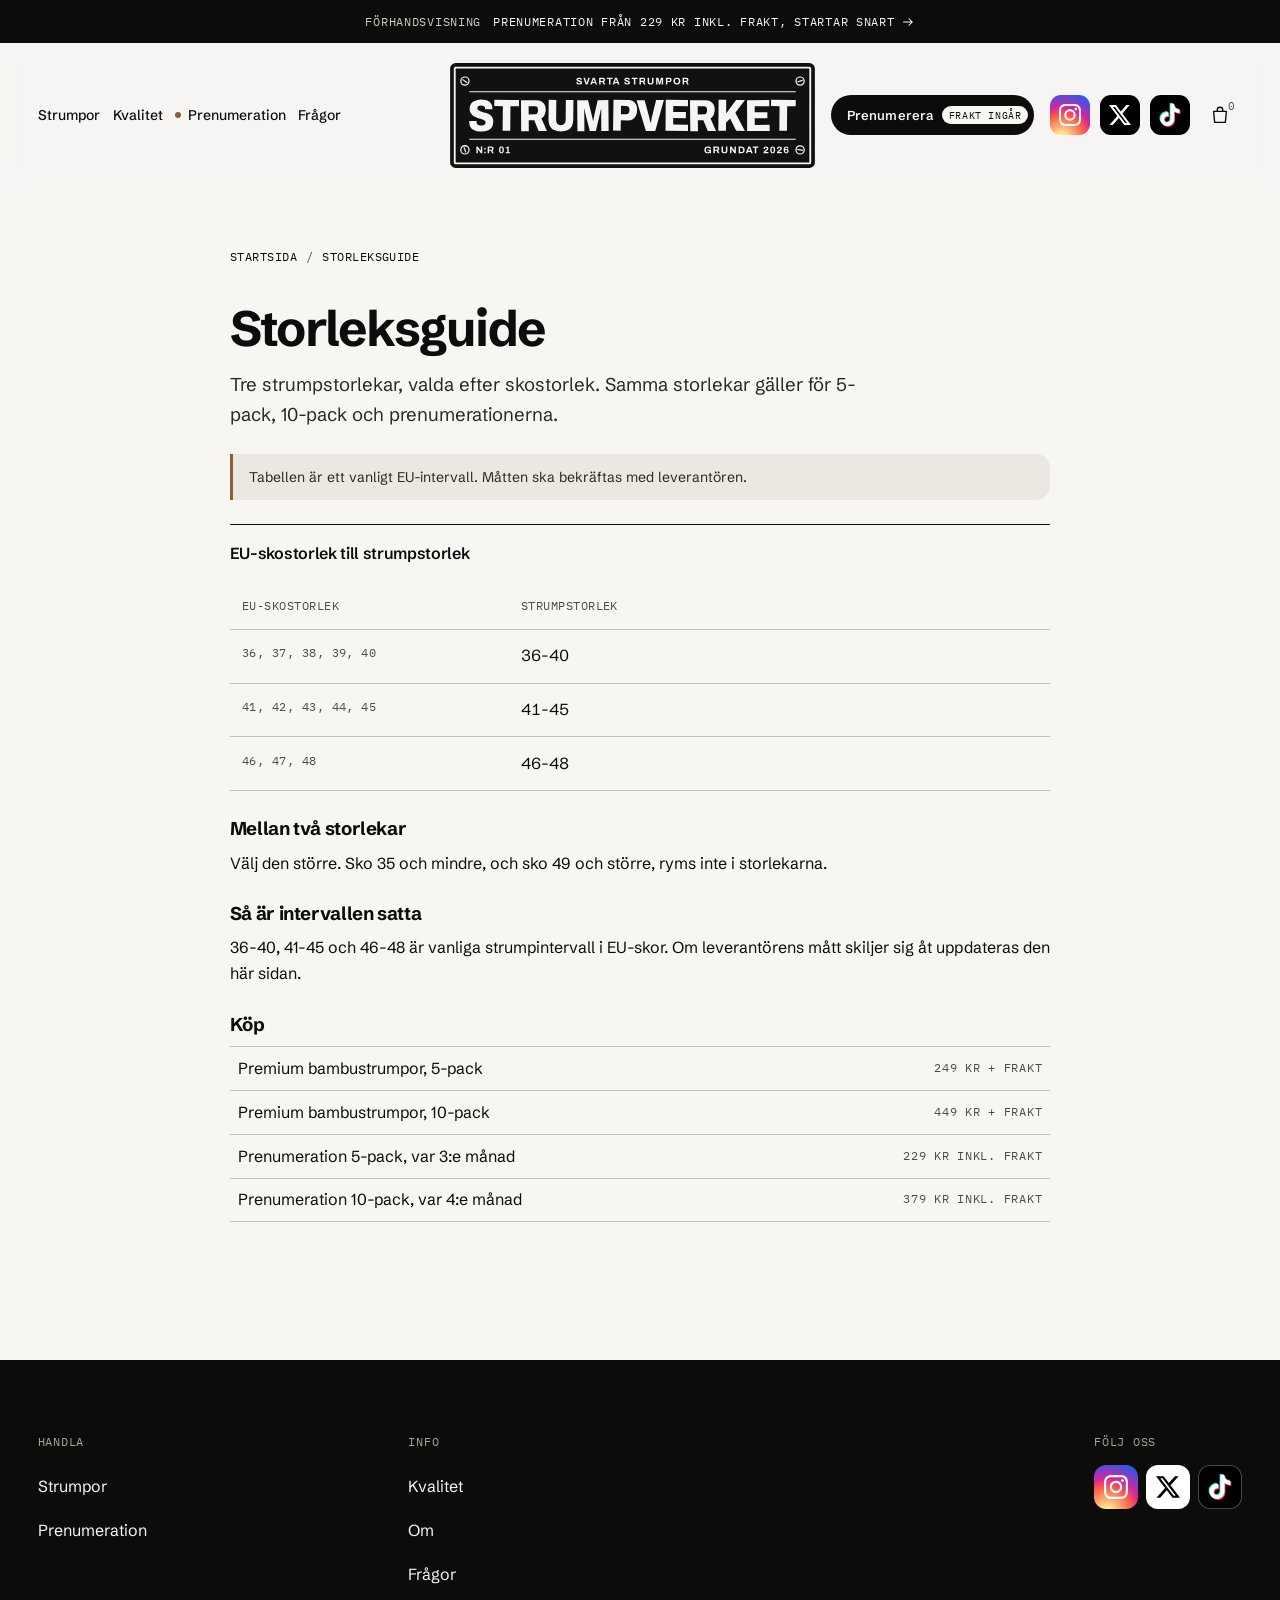
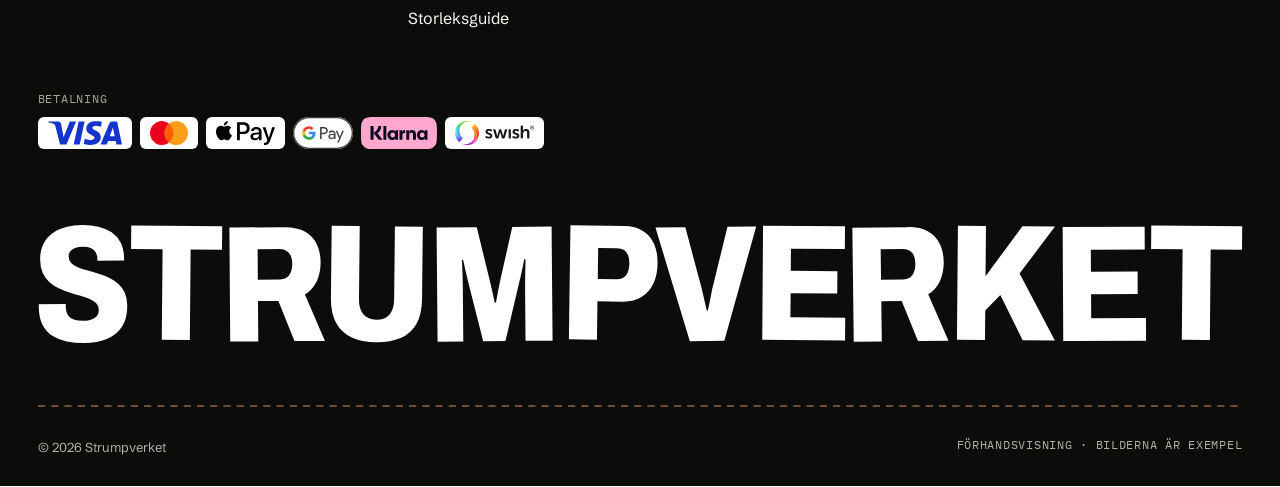
==== commit 6d245969: "Recensioner: stjärnkarusell med inbjudningar, plus mer kontrast Ny sektion efter Kvalitet: horisonte" ====
--- a/storleksguide/index.html
+++ b/storleksguide/index.html
@@ -32,7 +32,7 @@
 <meta name="twitter:image:alt" content="Strumpverkets logotyp, en svart skylt med texten STRUMPVERKET, bredvid rubriken Svarta strumpor. Inget annat.">
 <link rel="preload" href="../assets/fonts/schibsted-grotesk-var.woff2" as="font" type="font/woff2" crossorigin>
 
-<style> @font-face{font-family: "Schibsted Grotesk";src: url("../assets/fonts/schibsted-grotesk-var.woff2") format("woff2");font-weight: 400 800;font-style: normal;font-display: swap}@font-face{font-family: "Plex Mono";src: url("../assets/fonts/ibm-plex-mono-400.woff2") format("woff2");font-weight: 400;font-style: normal;font-display: swap}@font-face{font-family: "Grotesk Fallback";src: local("Arial"),local("Helvetica"),local("Liberation Sans");size-adjust: 101%;ascent-override: 96%;descent-override: 26%}:root{--paper: #fbfbfa;--paper-2: #f2f1ee;--paper-3: #e9e6e0;--white: #ffffff;--ink: #111111;--ink-2: #3f3c37;--muted: #625e57;--line: #d8d3cb;--bronze: #8c5e36;--bronze-dark: #b8845a;--thread: var(--bronze);--font-sans: "Schibsted Grotesk","Grotesk Fallback",system-ui,sans-serif;--font-mono: "Plex Mono",ui-monospace,"SFMono-Regular",Menlo,monospace;--step--1: 0.75rem;--step-0: 1rem;--step-1: clamp(1.0625rem,1rem + 0.2vw,1.1875rem);--step-2: clamp(1.375rem,1.15rem + 0.6vw,1.625rem);--step-3: clamp(2rem,1.3rem + 2.25vw,3.25rem);--step-4: clamp(2.5rem,1.1rem + 4.3vw,5.25rem);--s-1: 0.25rem;--s-2: 0.5rem;--s-3: 0.75rem;--s-4: 1rem;--s-5: 1.5rem;--s-6: 2rem;--s-7: 3rem;--s-8: 4rem;--s-9: 6rem;--section: clamp(4rem,2rem + 8.3vw,8.75rem);--gutter: clamp(1.25rem,0.6rem + 2.2vw,2.5rem);--max: 86rem;--radius: 14px;--radius-lg: clamp(18px,1rem + 1vw,28px);--shadow-1: 0 1px 2px rgb(17 17 17 / 0.04),0 4px 14px -6px rgb(17 17 17 / 0.08);--shadow-2: 0 2px 4px rgb(17 17 17 / 0.04),0 18px 40px -18px rgb(17 17 17 / 0.22);--ease-out: cubic-bezier(0.22,1,0.36,1);--ease-in-out: cubic-bezier(0.65,0,0.35,1);--header-h: 4rem;--masthead-h: 9rem;color-scheme: light}@media (min-width: 64rem){:root{--s-6: 1.75rem;--s-7: 2.5rem;--s-8: 3.25rem;--s-9: 4.75rem}}*,*::before,*::after{box-sizing: border-box}html{-webkit-text-size-adjust: 100%;text-size-adjust: 100%;scroll-padding-top: calc(var(--header-h) + 1rem)}@media (prefers-reduced-motion: no-preference){html{scroll-behavior: smooth}}body{margin: 0;background: var(--paper);color: var(--ink);font-family: var(--font-sans);font-size: var(--step-0);line-height: 1.6;font-weight: 400;-webkit-font-smoothing: antialiased;font-kerning: normal}img,video,svg{display: block;max-width: 100%}[hidden]{display: none !important}img,video{height: auto}button,input{font: inherit;color: inherit}a{color: inherit}h1,h2,h3{margin: 0;font-weight: 600;line-height: 1.04;letter-spacing: -0.035em;text-wrap: balance}p{margin: 0;text-wrap: pretty}ul,ol{margin: 0;padding: 0;list-style: none}:focus-visible{outline: 2px solid var(--ink);outline-offset: 3px;border-radius: 2px}.skip-link{position: absolute;left: var(--gutter);top: -100px;z-index: 100;background: var(--ink);color: var(--paper);padding: var(--s-3) var(--s-4);text-decoration: none}.skip-link:focus{top: var(--s-3)}.visually-hidden{position: absolute !important;width: 1px;height: 1px;overflow: hidden;clip-path: inset(50%);white-space: nowrap}.wrap{width: 100%;max-width: var(--max);margin-inline: auto;padding-inline: var(--gutter)}.label{font-family: var(--font-mono);font-size: var(--step--1);letter-spacing: 0.06em;text-transform: uppercase;color: var(--muted);line-height: 1.4}.site-header{position: sticky;top: 0;z-index: 20;background: color-mix(in srgb,var(--paper) 88%,transparent);backdrop-filter: saturate(1.2) blur(10px);-webkit-backdrop-filter: saturate(1.2) blur(10px);border-bottom: 1px solid transparent;transition: border-color 0.3s}.site-header.is-scrolled{border-bottom-color: var(--line)}.site-header>.wrap{height: var(--header-h);display: grid;grid-template-columns: 1fr auto 1fr;align-items: center;gap: var(--s-4)}.nav{display: none}.nav ul{display: flex;flex-wrap: wrap;gap: clamp(0.65rem,-0.8rem + 2vw,var(--s-6))}.nav a{text-decoration: none;font-size: 0.9375rem;white-space: nowrap}@media (min-width: 52rem) and (max-width: 71.99rem){.nav a{font-size: 0.875rem}.nav ul{gap: 0.7rem}}@media (min-width: 52rem) and (max-width: 59.99rem){.nav ul{gap: 0.5rem}.nav a{font-size: 0.8125rem}}.header-left{display: flex;align-items: center}.header-right{display: flex;justify-content: flex-end;align-items: center;gap: var(--s-2)}@media (min-width: 52rem){.nav{display: block}.icon-btn.menu-toggle{display: none}}.u-link{position: relative;text-decoration: none;padding-bottom: 2px}.u-link::after{content: "";position: absolute;left: 0;right: 0;bottom: 0;height: 1px;background: currentColor;transform: scaleX(0);transform-origin: right center;transition: transform 0.45s var(--ease-out)}.u-link:hover::after,.u-link:focus-visible::after{transform: scaleX(1);transform-origin: left center}.u-link.hit{display: inline-flex;align-items: center;min-height: 44px;padding-bottom: 0}.u-link.hit::after{bottom: auto;top: calc(50% + 0.62em)}.u-link.hit-slop::before{content: "";position: absolute;left: -0.2em;right: -0.2em;top: 50%;height: 44px;transform: translateY(-50%)}.wordmark{display: block;position: relative;text-decoration: none;color: var(--ink);padding: 8px;margin: -8px}.wordmark img{display: block;max-width: none;height: auto}.wordmark .wordmark__plate{display: none;width: clamp(330px,250px + 9vw,380px)}.wordmark__plain{width: 196px}@media (min-width: 40rem){.wordmark__plain{width: 224px}}@media (min-width: 64rem){.site-header{top: calc(var(--header-h) - var(--masthead-h))}.site-header>.wrap{position: relative;height: var(--masthead-h)}.wordmark{position: static}.wordmark .wordmark__plate{display: block;transition: opacity 0.35s var(--ease-out)}.wordmark__plain{position: absolute;inset-inline: 0;bottom: calc((var(--header-h) - 22px) / 2);margin-inline: auto;opacity: 0;visibility: hidden;translate: 0 6px;transition: opacity 0.35s var(--ease-out),translate 0.5s var(--ease-out),visibility 0s linear 0.35s}.header-left,.header-right{transition: translate 0.5s var(--ease-out)}.site-header.is-scrolled .wordmark__plate{opacity: 0}.site-header.is-scrolled .wordmark__plain{opacity: 1;visibility: visible;translate: 0 0;transition-delay: 0s}.site-header.is-scrolled :is(.header-left,.header-right){translate: 0 calc((var(--masthead-h) - var(--header-h)) / 2)}}@media (prefers-reduced-motion: no-preference){.js .wordmark :is(.wordmark__plate,.wordmark__plain){animation: plate-in 1.1s var(--ease-out) 0.15s backwards}.wordmark .wordmark__plate{transition: opacity 0.35s var(--ease-out),translate 0.45s var(--ease-out)}.wordmark:is(:hover,:focus-visible) .wordmark__plate,.site-header.is-scrolled .wordmark:is(:hover,:focus-visible) .wordmark__plain{translate: 0 -2px}}@media (prefers-reduced-motion: reduce){.wordmark img,.header-left,.header-right{translate: none !important}}@keyframes letter-up{to{transform: translateY(0)}}@keyframes draw{to{stroke-dashoffset: 0}}@keyframes plate-in{from{clip-path: inset(0 100% 0 0)}to{clip-path: inset(0 0 0 0)}}.icon-btn{position: relative;display: inline-grid;place-items: center;width: 44px;height: 44px;border: 0;background: transparent;border-radius: 50%;cursor: pointer;transition: background-color 0.25s}.icon-btn:hover{background: var(--paper-2)}.icon-btn svg{width: 22px;height: 22px}.cart-count{position: absolute;top: 4px;right: 2px;min-width: 18px;height: 18px;padding: 0 5px;border-radius: 9px;background: var(--ink);color: var(--paper);font-family: var(--font-mono);font-size: 0.6875rem;line-height: 18px;text-align: center}.cart-count[data-count="0"]{background: transparent;color: var(--muted)}.cart-count.is-bumping{animation: bump 0.5s var(--ease-out)}@keyframes bump{0%{scale: 1}35%{scale: 1.45}100%{scale: 1}}@media (prefers-reduced-motion: reduce){.cart-count.is-bumping{animation: none}}.mobile-nav{display: none;border-top: 1px solid var(--line)}.mobile-nav.is-open{display: block}.mobile-nav ul{display: grid;padding-block: var(--s-3) var(--s-5)}.mobile-nav a{display: block;padding: var(--s-3) 0;font-size: var(--step-2);font-weight: 600;letter-spacing: -0.03em;text-decoration: none}@media (min-width: 52rem){.mobile-nav,.mobile-nav.is-open{display: none}}.btn{--btn-bg: var(--ink);--btn-fg: var(--paper);--btn-fill: var(--paper);--btn-fill-fg: var(--ink);position: relative;isolation: isolate;overflow: hidden;display: inline-flex;align-items: center;justify-content: center;gap: 0.75em;min-height: 52px;padding: 0 1.6em;border: 1px solid var(--ink);border-radius: 999px;background: var(--btn-bg);color: var(--btn-fg);font-size: 0.9375rem;font-weight: 500;letter-spacing: 0.01em;text-decoration: none;cursor: pointer;transition: color 0.45s var(--ease-out),translate 0.4s var(--ease-out),scale 0.25s var(--ease-out),box-shadow 0.45s var(--ease-out)}.btn:hover{box-shadow: 0 10px 24px -14px rgb(17 17 17 / 0.45)}.btn:active{scale: 0.97;transition-duration: 0.45s,0.4s,0.1s,0.45s}.btn::before{content: "";position: absolute;inset: 0;z-index: -1;background: var(--btn-fill);transform: scaleX(0);transform-origin: right center;transition: transform 0.55s var(--ease-out)}.btn:hover,.btn:focus-visible{color: var(--btn-fill-fg)}.btn:hover::before,.btn:focus-visible::before{transform: scaleX(1);transform-origin: left center}.btn__arrow{width: 1.1em;height: 1.1em;transition: transform 0.45s var(--ease-out)}.btn:hover .btn__arrow,.btn:focus-visible .btn__arrow{transform: translateX(4px)}.btn--ghost{--btn-bg: transparent;--btn-fg: var(--ink);--btn-fill: var(--ink);--btn-fill-fg: var(--paper)}.btn--block{width: 100%}@media (prefers-reduced-motion: reduce){.btn,.btn::before,.btn__arrow{transition-duration: 0.01s}.btn:active{scale: 1}}.add-btn{--btn-bg: transparent;--btn-fg: var(--ink);--btn-fill: var(--ink);--btn-fill-fg: var(--paper);width: 100%;min-height: 48px}.add-btn::before{transform: scaleY(0);transform-origin: bottom}.add-btn:hover::before,.add-btn:focus-visible::before{transform: scaleY(1);transform-origin: bottom}.add-btn__label,.add-btn__done{display: inline-flex;align-items: center;gap: 0.6em;transition: translate 0.45s var(--ease-out),opacity 0.3s}.add-btn__done{position: absolute;inset: 0;justify-content: center;translate: 0 110%;opacity: 0}.add-btn.is-added{color: var(--paper)}.add-btn.is-added::before{transform: scaleY(1)}.add-btn.is-added .add-btn__label{translate: 0 -110%;opacity: 0}.add-btn.is-added .add-btn__done{translate: 0 0;opacity: 1}.add-btn__done path{stroke-dasharray: 24;stroke-dashoffset: 24}.add-btn.is-added .add-btn__done path{animation: draw 0.5s var(--ease-out) 0.15s forwards}@media (prefers-reduced-motion: reduce){.add-btn__label,.add-btn__done{transition: none}.add-btn.is-added .add-btn__done path{animation: none;stroke-dashoffset: 0}}.hero{padding-top: clamp(2.5rem,1rem + 6vw,6rem)}.hero__top{display: grid;gap: var(--s-6);align-items: end}.hero h1{font-size: var(--step-4);font-weight: 600;letter-spacing: -0.05em;line-height: 0.95}.hero h1 .line{display: block;overflow: hidden;padding-bottom: 0.06em}.hero h1 .line>span{display: inline-block}.hero__head{display: grid;gap: var(--s-5)}.hero__aside{display: grid;gap: var(--s-5);max-width: 31rem}.hero__lede{font-size: var(--step-1);color: var(--ink-2);line-height: 1.5}.hero__promise{padding-top: var(--s-4);border-top: 1px solid var(--line);color: var(--ink-2);font-size: 0.9375rem}.hero__promise strong{color: var(--ink);font-weight: 600}.hero__spec{display: grid;grid-template-columns: repeat(3,minmax(0,1fr));gap: var(--s-4);margin: clamp(2.5rem,1.5rem + 3vw,4rem) 0 0;padding-top: var(--s-4);border-top: 1px solid var(--ink)}.hero__spec div{display: flex;flex-direction: column-reverse;justify-content: flex-end;gap: var(--s-1)}.hero__spec dt{font-family: var(--font-mono);font-size: 0.75rem;letter-spacing: 0.06em;text-transform: uppercase;color: var(--muted);line-height: 1.4}.hero__spec dd{margin: 0;font-size: var(--step-2);font-weight: 600;letter-spacing: -0.03em;line-height: 1.1;font-variant-numeric: tabular-nums}.hero__cta{display: flex;flex-wrap: wrap;align-items: center;gap: var(--s-5)}.hero__media{margin: clamp(1.5rem,1rem + 2vw,2.5rem) 0 0}.hero__frame{position: relative;overflow: hidden;background: var(--paper-3);aspect-ratio: 4 / 5;border-radius: 2px}.hero__frame video,.hero__frame picture,.hero__frame img{position: absolute;inset: 0;width: 100%;height: 100%;object-fit: cover;object-position: 62% 50%}.hero__frame video{opacity: 0;transition: opacity 0.8s}.hero__frame video.is-playing{opacity: 1}.media-toggle{position: absolute;right: var(--s-4);bottom: var(--s-4);z-index: 2;display: inline-flex;align-items: center;gap: 0.5em;min-height: 44px;padding: 0 0.95em;border: 0;border-radius: 999px;cursor: pointer;background: color-mix(in srgb,var(--paper) 86%,transparent);color: var(--ink);font-family: var(--font-mono);font-size: 0.75rem;letter-spacing: 0.06em;text-transform: uppercase;backdrop-filter: blur(6px);-webkit-backdrop-filter: blur(6px)}.media-toggle svg{width: 12px;height: 12px}.media-toggle[hidden]{display: none}.hero__caption{display: flex;flex-wrap: wrap;justify-content: space-between;gap: var(--s-4);padding-top: var(--s-3)}@media (min-width: 40rem){.hero__frame{aspect-ratio: 16 / 9}}@media (min-width: 60rem){.hero__top{grid-template-columns: 1.45fr 1fr;gap: var(--s-8)}.hero__aside{padding-bottom: 0.6rem}}@media (prefers-reduced-motion: no-preference){.js .hero h1 .line>span{transform: translateY(105%);animation: letter-up 1.1s var(--ease-out) forwards}.js .hero h1 .line:nth-child(2)>span{animation-delay: 0.12s}.js .hero__eyebrow{opacity: 0;animation: fade-up 0.9s var(--ease-out) 0.1s forwards}.js .hero__spec{opacity: 0;animation: fade-up 1s var(--ease-out) 0.5s forwards}.js .hero__aside{opacity: 0;animation: fade-up 1s var(--ease-out) 0.35s forwards}}@keyframes fade-up{from{opacity: 0;transform: translateY(16px)}to{opacity: 1;transform: none}}.section{padding-block: var(--section)}.section-head{display: grid;gap: var(--s-5);margin-bottom: clamp(3rem,1.75rem + 3.5vw,5.5rem)}.section-head .label{margin-bottom: var(--s-3)}.section-head h2{font-size: var(--step-3)}.section-head>p{color: var(--ink-2);max-width: 34rem;font-size: var(--step-1);line-height: 1.5}@media (min-width: 60rem){.section-head{grid-template-columns: 1fr 1fr;align-items: end;gap: var(--s-8)}}.stitch-divider{width: 100%;height: 6px;color: var(--thread)}.stitch-divider line{stroke: currentColor;stroke-width: 1.5;stroke-dasharray: 6 5}@media (prefers-reduced-motion: no-preference){.js .stitch-divider line{clip-path: inset(0 100% 0 0);transition: clip-path 1.6s var(--ease-in-out)}.js .stitch-divider.is-in line{clip-path: inset(0 0 0 0)}}.products{display: grid;gap: var(--s-6) var(--s-3);grid-template-columns: repeat(2,minmax(0,1fr));align-items: stretch}@media (min-width: 60rem){.products{gap: var(--s-7) var(--s-5)}}@media (min-width: 72rem){.products{grid-template-columns: repeat(4,minmax(0,1fr))}}.product-card{display: flex;flex-direction: column;gap: var(--s-3);min-width: 0;height: 100%}.product{display: flex;flex-direction: column;flex: 1;min-width: 0}.product__media-link{display: block;color: inherit;text-decoration: none}.product__media-link:focus-visible{outline-offset: 2px}.product__media{position: relative;overflow: hidden;background: #eeebe6;aspect-ratio: 3 / 4}.product__media img{width: 100%;height: 100%;object-fit: cover;transition: scale 1.2s var(--ease-out)}.product-card:hover .product__media img,.product-card:focus-within .product__media img{scale: 1.035}@media (prefers-reduced-motion: reduce){.product-card:hover .product__media img,.product-card:focus-within .product__media img{scale: 1}}@media (max-width: 39.99rem){.product__media{aspect-ratio: 1 / 1}.product__row{flex-direction: column;align-items: flex-start;gap: 0.15rem}.product__name{font-size: 1.125rem}.product__price{align-items: flex-start;text-align: left;font-size: 1rem}.product__desc{font-size: 0.875rem;line-height: 1.45}.product__meta{flex-wrap: wrap}.product-card .add-btn{font-size: 0.8125rem;padding-inline: 0.4em}.product-card .sizes__opts{gap: 0.35rem}.product-card .chip{flex: 1 1 2.5rem}.product-card .chip span{width: 100%;min-width: 0;padding-inline: 0.2em;font-size: 0.75rem}}.product__tag{position: absolute;left: var(--s-3);top: var(--s-3);font-family: var(--font-mono);font-size: 0.6875rem;letter-spacing: 0.06em;text-transform: uppercase;background: var(--paper);color: var(--ink);padding: 0.3em 0.6em}.product__placard{display: flex;flex-direction: column;gap: var(--s-2);flex: 1;padding-top: var(--s-1);border-top: 1px solid var(--ink)}.product__placard .add-btn{margin-top: auto}.product__row{display: flex;justify-content: space-between;align-items: flex-start;gap: var(--s-3);padding-top: var(--s-3)}.product__name{flex: 1;min-width: 0;font-size: var(--step-1);font-weight: 600;letter-spacing: -0.02em;line-height: 1.2}.product__price{flex: none;display: flex;flex-direction: column;align-items: flex-end;gap: 0.1rem;font-size: var(--step-1);font-weight: 500;font-variant-numeric: tabular-nums;line-height: 1.15;text-align: right}.price-was{color: var(--muted);font-weight: 400;font-size: 0.8125rem;text-decoration: line-through;letter-spacing: 0}.price-now{font-weight: 500}.save-line{display: flex;flex-wrap: wrap}.save-badge{display: inline-block;padding: 0.28em 0.6em 0.22em;border-radius: 999px;background: var(--ink);color: var(--paper);font-family: var(--font-mono);font-size: 0.6875rem;font-weight: 400;letter-spacing: 0.05em;text-transform: uppercase;line-height: 1.3;white-space: nowrap}.size-extra{display: flex}.callout{padding: var(--s-3) var(--s-4);background: var(--paper-2);border-left: 3px solid var(--bronze);color: var(--ink-2);font-size: 0.9375rem}.section-head + .callout{margin-top: calc(-1 * clamp(1.25rem,0.8rem + 1.5vw,2.5rem));margin-bottom: clamp(1.75rem,1rem + 2vw,2.75rem);max-width: 42rem}.product__desc{color: var(--ink-2);font-size: 0.9375rem}.product__meta{display: flex;justify-content: space-between;gap: var(--s-3)}.sizes{border: 0;padding: 0;margin: var(--s-2) 0 var(--s-1);min-width: 0}.sizes legend{padding: 0;margin-bottom: var(--s-2)}.sizes__opts{display: flex;flex-wrap: wrap;gap: var(--s-2)}.chip{position: relative}.chip input{position: absolute;opacity: 0;inset: 0;margin: 0;cursor: pointer}.chip span{display: inline-grid;place-items: center;min-width: 4.25rem;min-height: 44px;padding: 0 0.8em;border: 1px solid var(--line);border-radius: 999px;font-size: 0.875rem;font-variant-numeric: tabular-nums;transition: border-color 0.2s,background-color 0.2s,color 0.2s}.chip input:hover + span{border-color: var(--ink)}.chip input:checked + span{background: var(--ink);border-color: var(--ink);color: var(--paper)}.chip input:focus-visible + span{outline: 2px solid var(--ink);outline-offset: 2px}.why{display: grid;gap: var(--s-8)}.why__statement{font-size: var(--step-3);font-weight: 600;letter-spacing: -0.04em;line-height: 1.05;max-width: 22ch;text-wrap: balance}.why__grid{display: grid;gap: var(--s-7)}.why__media figure{margin: 0}.why__media .frame{overflow: hidden;background: var(--paper-3);aspect-ratio: 4 / 3}.why__media img{width: 100%;height: 100%;object-fit: cover}.why__media figcaption{padding-top: var(--s-3)}.points{display: grid;gap: 0;counter-reset: pt}.points li{display: grid;grid-template-columns: 3.5rem 1fr;gap: var(--s-4);padding: var(--s-5) 0;border-top: 1px solid var(--line)}.points li:last-child{border-bottom: 1px solid var(--line)}.points h3{font-size: var(--step-1);letter-spacing: -0.02em;margin-bottom: var(--s-2);line-height: 1.25}.points p{color: var(--ink-2)}.why__note{margin-top: var(--s-5);color: var(--muted);font-size: 0.875rem}@media (min-width: 60rem){.why__grid{grid-template-columns: 1.1fr 1fr;gap: var(--s-9);align-items: start}.why__media{position: sticky;top: calc(var(--header-h) + 2rem)}}.box{background: var(--paper-2)}.box__grid{display: grid;gap: var(--s-7);align-items: center}.box__media{overflow: hidden;background: #eeebe6;aspect-ratio: 3 / 4;max-width: 34rem}.box__media img{width: 100%;height: 100%;object-fit: cover}.box__body{display: grid;gap: var(--s-5);max-width: 34rem}.box__body h2{font-size: var(--step-3)}.box__body>p{color: var(--ink-2);font-size: var(--step-1);line-height: 1.5}.box__list li{display: flex;gap: var(--s-3);padding: var(--s-3) 0;border-top: 1px solid var(--line)}.box__list li::before{content: "";flex: none;width: 14px;margin-top: 0.75em;border-top: 1.5px dashed var(--thread)}.box__price{display: flex;align-items: center;gap: var(--s-3);flex-wrap: wrap}.box__price strong{font-size: var(--step-2);font-weight: 600;letter-spacing: -0.03em}@media (min-width: 60rem){.box__grid{grid-template-columns: 1fr 1fr;gap: var(--s-9)}}.products--duo{grid-template-columns: minmax(0,1fr);gap: var(--s-7)}@media (min-width: 40rem){.products--duo{grid-template-columns: repeat(2,minmax(0,1fr));gap: var(--s-7) var(--s-5)}}@media (min-width: 72rem){.products--duo{grid-template-columns: repeat(2,minmax(0,1fr));gap: var(--s-7) var(--s-7)}}.products--duo .product__media{aspect-ratio: 4 / 3}.products--duo .product__media img{object-position: 50% 55%}.products--duo .product__name{font-size: var(--step-2)}.products--duo .product__price .price-now{font-size: var(--step-2);font-weight: 600;letter-spacing: -0.03em}@media (max-width: 39.99rem){.products--duo .product__media{aspect-ratio: 4 / 3}.products--duo .product__row{flex-direction: row;align-items: flex-start}.products--duo .product__price{align-items: flex-end;text-align: right}.products--duo .product-card .add-btn{font-size: 0.9375rem}.products--duo .product-card .chip{flex: 1 1 4rem}.products--duo .product-card .chip span{font-size: 0.875rem}}.price-unit{font-family: var(--font-mono);font-size: 0.75rem;font-weight: 400;letter-spacing: 0.04em;color: var(--muted);text-transform: uppercase}.save-line{align-items: center;gap: 0.35rem 0.6rem}.save-note{font-size: 0.875rem;color: var(--ink-2)}.ship-line{font-size: 0.9375rem;color: var(--ink-2)}.ship-line strong{color: var(--ink);font-weight: 600}.subs{display: grid;gap: var(--s-5)}@media (min-width: 48rem){.subs{grid-template-columns: repeat(2,minmax(0,1fr))}}.sub-card{display: flex}.sub{display: flex;flex-direction: column;gap: var(--s-4);flex: 1;padding: clamp(1.25rem,0.8rem + 2vw,2.25rem);background: var(--paper);border: 1px solid var(--line);border-top: 2px solid var(--ink)}.sub__name{font-size: var(--step-3)}.sub__name span{display: block;margin-top: 0.15em;font-size: var(--step-1);font-weight: 500;letter-spacing: -0.02em;color: var(--ink-2)}.sub__price{display: flex;flex-wrap: wrap;align-items: baseline;gap: var(--s-3)}.sub__price strong{font-size: var(--step-2);font-weight: 600;letter-spacing: -0.03em;font-variant-numeric: tabular-nums}.sub .add-btn{margin-top: auto}.sub .sizes{margin: 0}.faq{max-width: 56rem}.faq details{border-top: 1px solid var(--line)}.faq details:last-child{border-bottom: 1px solid var(--line)}.faq summary{display: flex;justify-content: space-between;align-items: center;gap: var(--s-4);padding: var(--s-5) 0;cursor: pointer;list-style: none;font-size: var(--step-1);font-weight: 500;letter-spacing: -0.015em}.faq summary::-webkit-details-marker{display: none}.faq summary .plus{position: relative;flex: none;width: 16px;height: 16px}.faq summary .plus::before,.faq summary .plus::after{content: "";position: absolute;left: 0;top: 50%;width: 100%;height: 1.5px;background: currentColor;transition: transform 0.4s var(--ease-out)}.faq summary .plus::after{transform: rotate(90deg)}.faq details[open] summary .plus::after{transform: rotate(0deg)}.faq .answer{padding: 0 0 var(--s-6);max-width: 44rem;color: var(--ink-2)}.faq details::details-content{block-size: 0;overflow-y: clip;transition: block-size 0.45s var(--ease-out),content-visibility 0.45s allow-discrete}.faq details[open]::details-content{block-size: auto}@supports (interpolate-size: allow-keywords){:root{interpolate-size: allow-keywords}}@media (prefers-reduced-motion: reduce){.faq details::details-content{transition: none}}.news{border-top: 1px solid var(--line)}.news__grid{display: grid;gap: var(--s-6)}.news h2{font-size: var(--step-3)}.news__form{display: grid;gap: var(--s-3);max-width: 34rem}.news__field{display: flex;flex-direction: column;gap: var(--s-3)}.news__field input{min-height: 52px;padding: 0 1.2em;border: 1px solid var(--ink);border-radius: 999px;background: transparent}.news__field input::placeholder{color: var(--muted);opacity: 1}.news__note{font-size: 0.875rem;color: var(--muted)}.news__status{min-height: 1.5em;font-size: 0.9375rem}@media (min-width: 40rem){.news__field{flex-direction: row}.news__field input{flex: 1}}@media (min-width: 60rem){.news__grid{grid-template-columns: 1fr 1fr;align-items: end;gap: var(--s-9)}}.site-footer{padding-top: var(--s-9);padding-bottom: var(--s-6);background: var(--ink);color: var(--paper)}.site-footer a{color: var(--paper)}.site-footer :focus-visible,.moment :focus-visible{outline-color: var(--paper)}.footer-cols{display: grid;gap: var(--s-7);grid-template-columns: repeat(2,1fr)}.footer-cols h2{font-family: var(--font-mono);font-size: var(--step--1);font-weight: 400;letter-spacing: 0.06em;text-transform: uppercase;color: #a9a49b;margin-bottom: var(--s-4)}.footer-cols ul{display: grid;gap: 0}.footer-cols a.hit{width: max-content;max-width: 100%}.footer-cols a{text-decoration: none}.footer-cols .socials{display: flex;flex-wrap: wrap;gap: var(--s-2)}.socials a{display: inline-grid;place-items: center;width: 44px;height: 44px;border-radius: 50%;border: 1px solid #45423d;transition: background-color 0.3s,color 0.3s,border-color 0.3s,translate 0.3s var(--ease-out)}.socials a:hover,.socials a:focus-visible{background: var(--paper);color: var(--ink);border-color: var(--paper);translate: 0 -2px}@media (prefers-reduced-motion: reduce){.socials a:hover,.socials a:focus-visible{translate: none}}.socials svg{width: 18px;height: 18px;fill: currentColor}.socials-col{grid-column: 1 / -1}.header-socials{display: none;align-items: center;gap: 2px;margin: 0;padding: 0;list-style: none}.header-socials a{display: inline-grid;place-items: center;width: 44px;height: 44px;border-radius: 50%;color: var(--ink);border: 1px solid transparent;transition: background-color 0.3s,border-color 0.3s,translate 0.3s var(--ease-out)}.header-socials a:hover,.header-socials a:focus-visible{background: var(--paper-2);border-color: var(--line);translate: 0 -2px}@media (prefers-reduced-motion: reduce){.header-socials a:hover,.header-socials a:focus-visible{translate: none}}.header-socials svg{width: 18px;height: 18px;fill: currentColor}@media (min-width: 64rem){.header-socials{display: flex}}.socials--light a{color: var(--ink);border-color: var(--line)}.socials--light a:hover,.socials--light a:focus-visible{background: var(--ink);color: var(--paper);border-color: var(--ink)}.mobile-socials{display: grid;gap: var(--s-3);padding-bottom: var(--s-5);border-top: 1px solid var(--line);padding-top: var(--s-4)}.mobile-socials .label{margin: 0}.pay-block{margin-top: var(--s-8)}.pay-block h2{font-family: var(--font-mono);font-size: var(--step--1);font-weight: 400;letter-spacing: 0.06em;text-transform: uppercase;color: #a9a49b;margin: 0 0 var(--s-3)}.pay-row{display: flex;flex-wrap: wrap;align-items: center;gap: 8px}.pay-badge{display: inline-flex;align-items: center;justify-content: center;box-sizing: border-box;height: 32px;padding: 4px 10px;background: #fff;border-radius: 6px}.pay-badge img{display: block;height: 24px;width: auto;max-width: none}.pay-badge--mark{padding: 0;background: transparent}.pay-badge--mark img{height: 32px}.footer-mark{margin-top: var(--s-9);container-type: inline-size}.footer-mark .mark{width: 100%;height: auto}.footer-mark .stitch-divider{margin-top: 5cqi;color: var(--bronze-dark)}.footer-base{display: flex;flex-wrap: wrap;justify-content: space-between;gap: var(--s-3);margin-top: var(--s-6);font-size: 0.8125rem;color: #b5b0a7}.footer-base .label{color: #b5b0a7}@media (min-width: 52rem){.footer-cols{grid-template-columns: 1fr 1fr 1.4fr}.socials-col{grid-column: auto;justify-self: end}}.cart{margin: 0 0 0 auto;padding: 0;border: 0;width: min(28rem,100vw);max-width: 100vw;height: 100dvh;max-height: 100dvh;background: var(--paper);color: var(--ink);transition: translate 0.5s var(--ease-out),display 0.5s allow-discrete,overlay 0.5s allow-discrete;translate: 100% 0}.cart[open]{translate: 0 0}@starting-style{.cart[open]{translate: 100% 0}}.cart::backdrop{background: rgb(18 18 17 / 0);transition: background-color 0.5s,display 0.5s allow-discrete,overlay 0.5s allow-discrete}.cart[open]::backdrop{background: rgb(18 18 17 / 0.35)}@starting-style{.cart[open]::backdrop{background: rgb(18 18 17 / 0)}}@media (prefers-reduced-motion: reduce){.cart,.cart::backdrop{transition: none}}.cart__inner{display: grid;grid-template-rows: auto 1fr auto;height: 100%}.cart__head{display: flex;justify-content: space-between;align-items: center;padding: var(--s-4) var(--gutter);border-bottom: 1px solid var(--line)}.cart__head h2{font-size: var(--step-1);letter-spacing: -0.02em}.cart__items{overflow-y: auto;padding: 0 var(--gutter)}.cart__empty{padding: var(--s-7) 0;color: var(--ink-2)}.cart-item{display: grid;grid-template-columns: 4.5rem 1fr auto;gap: var(--s-4);padding: var(--s-5) 0;border-bottom: 1px solid var(--line);align-items: start}.cart-item img{width: 4.5rem;height: 6rem;object-fit: cover;background: #eeebe6}.cart-item__name{font-weight: 600;line-height: 1.3}.cart-item__price{font-variant-numeric: tabular-nums;white-space: nowrap}.qty{display: inline-flex;align-items: center;margin-top: var(--s-3);border: 1px solid var(--line);border-radius: 999px}.qty button{width: 44px;height: 44px;border: 0;background: none;cursor: pointer;border-radius: 50%}.qty button:hover{background: var(--paper-2)}.qty output{min-width: 1.75rem;text-align: center;font-variant-numeric: tabular-nums}.remove{margin-top: var(--s-3);border: 0;background: none;padding: 0;cursor: pointer;color: var(--muted);font-size: 0.875rem}.cart__foot{padding: var(--s-5) var(--gutter) var(--s-6);border-top: 1px solid var(--line);display: grid;gap: var(--s-4)}.cart__lines{margin: 0;display: grid;gap: var(--s-1);font-size: 0.9375rem;color: var(--ink-2)}.cart__lines div{display: flex;justify-content: space-between;gap: var(--s-4)}.cart__lines dt,.cart__lines dd{margin: 0}.cart__lines dd{font-variant-numeric: tabular-nums}.cart__sum{display: flex;justify-content: space-between;font-size: var(--step-1);font-weight: 600}.cart__notice{padding: var(--s-4);background: var(--paper-2);font-size: 0.9375rem}.cart__notice[hidden]{display: none}.toast{position: fixed;left: 50%;bottom: var(--s-5);z-index: 30;translate: -50% 150%;opacity: 0;background: var(--ink);color: var(--paper);padding: 0.85em 1.3em;border-radius: 999px;font-size: 0.9375rem;transition: translate 0.5s var(--ease-out),opacity 0.3s;pointer-events: none;white-space: nowrap}.toast.is-on{translate: -50% 0;opacity: 1}@media (prefers-reduced-motion: reduce){.toast{transition: opacity 0.2s;translate: -50% 0}}@media (prefers-reduced-motion: no-preference){.js [data-reveal]{opacity: 0;transform: translateY(28px);transition: opacity 0.9s var(--ease-out),transform 1.1s var(--ease-out);transition-delay: calc(var(--d,0) * 90ms)}.js [data-reveal].is-in{opacity: 1;transform: none}}.demo-bar{background: var(--ink);color: var(--paper);text-align: center;padding: 0.5rem var(--gutter);font-family: var(--font-mono);font-size: 0.75rem;letter-spacing: 0.06em;text-transform: uppercase}.trust{border-block: 1px solid var(--line);padding-block: var(--s-5);margin-top: var(--s-5)}.trust__list{display: grid;grid-template-columns: 1fr 1fr;gap: var(--s-4) var(--s-5)}.trust__value{font-weight: 500;letter-spacing: -0.02em;line-height: 1.3}.trust__note{margin-top: var(--s-4)}@media (min-width: 60rem){.trust__list{grid-template-columns: repeat(5,minmax(0,1fr))}}@media (max-width: 23rem){.trust__list{grid-template-columns: 1fr}}.moment{background: var(--ink);color: var(--paper);padding-block: clamp(4.5rem,2.5rem + 7vw,8.5rem)}.moment__inner{display: grid;justify-items: center;text-align: center;gap: var(--s-5)}.moment__reveal{display: block;width: min(100%,46rem)}.moment__mark{width: 100%;height: auto}.moment__line{font-size: var(--step-2);font-weight: 500;letter-spacing: -0.03em;line-height: 1.15;max-width: 14ch}.moment .stitch-divider{width: min(10rem,36vw);color: var(--bronze-dark)}@media (prefers-reduced-motion: no-preference){.js .moment__reveal .moment__mark{clip-path: inset(0 100% 0 0)}.js .moment__reveal.is-in .moment__mark{clip-path: inset(0 0 0 0);transition: clip-path 1.25s var(--ease-out)}}.crumbs{display: flex;flex-wrap: wrap;align-items: center;gap: 0.35rem 0.55rem;margin-bottom: var(--s-5);color: var(--muted);font-family: var(--font-mono);font-size: var(--step--1);letter-spacing: 0.04em;text-transform: uppercase}.crumbs a{color: var(--ink)}.crumbs [aria-current="page"]{color: var(--ink)}.guide,.pdp-page{padding-top: clamp(1.5rem,0.5rem + 3vw,3.5rem);padding-bottom: var(--section)}.guide{max-width: 56rem}.guide h1,.pdp h1{font-size: var(--step-3)}.guide .lede,.pdp__lede{color: var(--ink-2);font-size: var(--step-1);margin-top: var(--s-4);max-width: 40rem}.guide h2,.pdp__block h2,.pdp__more h2{font-size: var(--step-1);letter-spacing: -0.02em;margin: var(--s-6) 0 var(--s-3)}.guide .callout{margin-top: var(--s-5)}.table-wrap{margin-top: var(--s-5);border-top: 1px solid var(--ink)}.size-table{width: 100%;border-collapse: collapse;table-layout: fixed}.size-table caption{caption-side: top;text-align: left;padding: var(--s-4) 0;font-weight: 600;letter-spacing: -0.02em}.size-table th,.size-table td{text-align: left;padding: 0.85rem 0.75rem;border-bottom: 1px solid var(--line);vertical-align: top;font-variant-numeric: tabular-nums}.size-table th:first-child,.size-table td:first-child{width: 34%}.size-table th{font-family: var(--font-mono);font-size: 0.75rem;font-weight: 400;letter-spacing: 0.04em;text-transform: uppercase;color: var(--muted)}@media (max-width: 40rem){.size-table th,.size-table td{padding: 0.7rem 0.35rem;font-size: 0.875rem}.size-table th{font-size: 0.6875rem;letter-spacing: 0.03em}}.pdp{display: grid;gap: var(--s-6)}.pdp__label{margin-bottom: var(--s-3)}.pdp__more-text{color: var(--ink-2);margin-top: var(--s-3)}.pdp__price{display: flex;flex-wrap: wrap;align-items: center;gap: var(--s-3);margin-top: var(--s-5)}.pdp__price strong{font-size: var(--step-2);font-weight: 600;letter-spacing: -0.03em}.pdp .callout{margin-top: var(--s-4)}.pdp__form{margin-top: var(--s-5);display: grid;gap: var(--s-3)}.pdp__block p{color: var(--ink-2)}.gallery{display: grid;gap: var(--s-5)}.gallery figure{margin: 0}.gallery img{width: 100%;height: auto;background: #eeebe6}.gallery figcaption{padding-top: var(--s-2)}.related{display: grid}.related a{display: flex;justify-content: space-between;align-items: center;gap: var(--s-4);min-height: 44px;padding-inline: var(--s-2);border-top: 1px solid var(--line);text-decoration: none}.related li:last-child a{border-bottom: 1px solid var(--line)}.related a:hover,.related a:focus-visible{background: var(--paper-2)}@media (min-width: 60rem){.pdp{grid-template-columns: 1.05fr 0.95fr;gap: var(--s-8) var(--s-7);align-items: start}.pdp__info{padding-top: var(--s-2)}}.quality{background: #fff;border-block: 1px solid var(--line)}.mix{margin: 0 0 clamp(3rem,2rem + 3vw,5rem)}.mix__bar{display: flex;gap: 3px;height: 14px}.mix__seg{flex: 0 0 auto;width: calc(var(--w) * 1% - 2px);border-radius: 2px;background: var(--ink);transform-origin: left center}.mix__swatch{flex: none;width: 10px;height: 10px;border-radius: 2px;background: var(--ink)}.mix__seg--2,.mix__swatch--2{background: #6f6a62}.mix__seg--3,.mix__swatch--3{background: var(--bronze)}.mix__legend{display: flex;flex-wrap: wrap;align-items: baseline;gap: var(--s-3) var(--s-6);padding-top: var(--s-4)}.mix__legend ul{display: flex;flex-wrap: wrap;gap: var(--s-2) var(--s-6)}.mix__legend li{display: inline-flex;align-items: center;gap: 0.6em;font-size: 0.9375rem;font-variant-numeric: tabular-nums}.fibers{display: grid;gap: var(--s-7)}.fiber{display: flex;flex-direction: column;gap: var(--s-3);padding-top: var(--s-5);border-top: 2px solid var(--ink)}.fiber__icon{box-sizing: content-box;width: 40px;height: 40px;padding: 16px;margin-bottom: var(--s-3);border-radius: 50%;background: var(--paper);fill: none;stroke: var(--ink);stroke-width: 1.6;stroke-linecap: round;stroke-linejoin: round}.fiber__icon path{stroke-dasharray: 1;stroke-dashoffset: 0}.fiber__pct{font-size: var(--step-3);font-weight: 600;letter-spacing: -0.045em;line-height: 1;font-variant-numeric: tabular-nums}.fiber h3{font-size: var(--step-1);letter-spacing: -0.02em;line-height: 1.25}.fiber>p:not(.fiber__pct){color: var(--ink-2);max-width: 34ch}.fiber__tags{display: flex;flex-wrap: wrap;gap: var(--s-2);margin-top: auto;padding-top: var(--s-3)}.fiber__tags li{padding: 0.35em 0.8em;border: 1px solid var(--line);border-radius: 999px;font-family: var(--font-mono);font-size: 0.75rem;letter-spacing: 0.04em;text-transform: uppercase;color: var(--ink-2)}.quality__close{display: flex;flex-wrap: wrap;justify-content: space-between;align-items: center;gap: var(--s-5);margin-top: clamp(3.5rem,2rem + 4vw,6rem);padding-top: var(--s-6);border-top: 1px solid var(--line)}.quality__line{font-size: var(--step-2);font-weight: 500;letter-spacing: -0.03em;line-height: 1.15}.quality__line span{display: block}@media (min-width: 52rem){.fibers{grid-template-columns: repeat(3,minmax(0,1fr));gap: var(--s-6)}}@media (prefers-reduced-motion: no-preference){.js .mix .mix__seg{transform: scaleX(0);transition: transform 1.3s var(--ease-out)}.js .mix .mix__seg--2{transition-delay: 0.25s}.js .mix .mix__seg--3{transition-delay: 0.45s}.js .mix.is-in .mix__seg{transform: none}.js .fiber .fiber__icon path{stroke-dashoffset: 1;transition: stroke-dashoffset 1.4s var(--ease-in-out);transition-delay: calc(var(--d,0) * 90ms + 0.2s)}.js .fiber.is-in .fiber__icon path{stroke-dashoffset: 0}.fiber__icon{transition: translate 0.5s var(--ease-out)}.fiber:hover .fiber__icon{translate: 0 -3px}}.demo-bar{padding: 0;font-size: 0.75rem}.demo-bar p{display: flex;flex-wrap: wrap;justify-content: center;align-items: center;gap: 0.25rem 0.75rem;padding: 0.35rem var(--gutter)}.demo-bar__tag{color: #b5b0a7}.demo-bar__link{display: inline-flex;align-items: center;gap: 0.5em;min-height: 32px;color: var(--paper);text-decoration: none}.demo-bar__link span{background: linear-gradient(currentColor,currentColor) 0 100% / 0 1px no-repeat;transition: background-size 0.45s var(--ease-out)}.demo-bar__link:hover span,.demo-bar__link:focus-visible span{background-size: 100% 1px}.demo-bar__link svg{width: 14px;height: 14px;transition: translate 0.45s var(--ease-out)}.demo-bar__link:hover svg,.demo-bar__link:focus-visible svg{translate: 3px 0}.demo-bar :focus-visible{outline-color: var(--paper)}.site-header>.wrap{max-width: calc(var(--max) + 10rem)}.site-header{background: color-mix(in srgb,var(--paper) 90%,transparent)}.nav a{font-size: 0.875rem;font-weight: 500}.nav__sub::before{content: "";width: 6px;height: 6px;margin-right: 0.45em;border-radius: 50%;background: var(--bronze)}.sub-cta{display: none;align-items: center;gap: 0.5rem;min-height: 40px;padding: 0 0.4rem 0 1rem;margin-right: var(--s-2);border-radius: 999px;background: var(--ink);color: var(--paper);font-size: 0.8125rem;font-weight: 600;letter-spacing: 0.01em;text-decoration: none;transition: background-color 0.3s,translate 0.4s var(--ease-out),box-shadow 0.4s var(--ease-out)}.sub-cta:hover,.sub-cta:focus-visible{background: #2a2825;translate: 0 -1px;box-shadow: 0 10px 22px -14px rgb(17 17 17 / 0.6)}.sub-cta__tag{display: inline-block;padding: 0.3em 0.65em 0.25em;border-radius: 999px;background: var(--paper);color: var(--ink);font-family: var(--font-mono);font-size: 0.625rem;font-weight: 400;letter-spacing: 0.06em;text-transform: uppercase;line-height: 1.3;white-space: nowrap}@media (min-width: 72rem){.sub-cta{display: inline-flex}}.mobile-nav a.mobile-nav__sub{display: flex;justify-content: space-between;align-items: center;gap: var(--s-3);margin-bottom: var(--s-3);padding: var(--s-3) var(--s-4);border-radius: var(--radius);background: var(--ink);color: var(--paper);font-size: var(--step-1)}@media (prefers-reduced-motion: reduce){.sub-cta:hover,.sub-cta:focus-visible{translate: none}}.btn{min-height: 48px;padding: 0 1.5em;font-size: 0.875rem;font-weight: 600}.btn--light{--btn-bg: var(--paper);--btn-fg: var(--ink);--btn-fill: var(--bronze-dark);--btn-fill-fg: var(--ink);border-color: var(--paper)}.btn--ghost-light{--btn-bg: transparent;--btn-fg: var(--paper);--btn-fill: var(--paper);--btn-fill-fg: var(--ink);border-color: rgb(255 255 255 / 0.45)}.btn--light:focus-visible,.btn--ghost-light:focus-visible{outline-color: var(--paper)}.add-btn{min-height: 46px}.hero{padding-top: clamp(0.75rem,0.25rem + 1.5vw,1.75rem)}.hero__panel{position: relative;isolation: isolate;overflow: hidden;padding: clamp(1.5rem,0.75rem + 3vw,3.5rem);border-radius: var(--radius-lg);border: 1px solid #d9d8d3;background: linear-gradient(160deg,#ececea 0%,#e6e6e3 100%);color: var(--ink);box-shadow: 0 1px 2px rgb(17 17 17 / 0.05),0 24px 48px -28px rgb(17 17 17 / 0.28)}.hero__panel .label{color: #55524c}.hero__top{gap: var(--s-5)}.hero__head{gap: var(--s-4)}.hero__eyebrow{display: flex;flex-wrap: wrap;align-items: center;gap: var(--s-2) var(--s-3)}.hero__seal{display: inline-flex;align-items: center;gap: 0.5em;padding: 0.4em 0.85em 0.35em;border-radius: 999px;background: var(--ink);color: var(--paper);font-family: var(--font-mono);font-size: 0.75rem;letter-spacing: 0.06em;text-transform: uppercase;line-height: 1.3}.hero__seal::before{content: "";width: 7px;height: 7px;border-radius: 50%;background: var(--bronze-dark)}.hero h1{letter-spacing: -0.045em}.hero__lede{color: var(--ink-2);font-size: var(--step-1)}.hero__promise{color: var(--ink-2);border-top-color: #cfcdc7;font-size: 0.875rem}.hero__promise strong{color: var(--ink)}.hero__cta{gap: var(--s-3)}.hero__cta .btn{padding-inline: 1.3em}.hero__cta .btn--ghost{border-color: var(--ink)}.hero__sub-note{font-size: 0.8125rem;color: #55524c}.hero__sub-note strong{color: var(--ink);font-weight: 600}.hero__aside{gap: var(--s-4);max-width: 34rem}.hero__media{margin: clamp(1.5rem,1rem + 2vw,2.5rem) 0 0}.hero__frame{border-radius: var(--radius);background: #f3f3f2;box-shadow: 0 0 0 1px rgb(17 17 17 / 0.06),0 22px 44px -26px rgb(17 17 17 / 0.35)}.hero__frame video,.hero__frame picture,.hero__frame img{object-position: 64% 50%}.media-toggle{background: color-mix(in srgb,var(--paper) 92%,transparent);box-shadow: 0 0 0 1px rgb(17 17 17 / 0.08)}.hero__caption{padding-top: var(--s-3)}.hero__spec{margin-top: var(--s-5);border-top-color: var(--ink)}.hero__spec dt{color: #55524c}.hero__spec dd{font-size: var(--step-2)}@media (min-width: 60rem){.hero__top{grid-template-columns: 1.1fr 1fr;gap: var(--s-7);align-items: center}}.trust{border: 0;padding-block: var(--s-5) 0;margin-top: 0}.trust__list{gap: var(--s-3)}.trust__list li{padding: var(--s-3) var(--s-4);border: 1px solid var(--line);border-radius: var(--radius);background: var(--white)}.trust__value{font-size: 0.9375rem}.section-head{margin-bottom: clamp(2rem,1.25rem + 2.5vw,3.75rem)}.section-head>p{font-size: var(--step-1);max-width: 30rem}.section-head + .callout{margin-top: calc(-1 * clamp(0.75rem,0.5rem + 1vw,1.75rem));margin-bottom: clamp(1.5rem,1rem + 1.5vw,2.25rem)}.callout{border-radius: 0 var(--radius) var(--radius) 0;font-size: 0.875rem}.products--duo .product-card{gap: 0;padding: var(--s-3);border: 1px solid var(--line);border-radius: calc(var(--radius) + 6px);background: var(--white);box-shadow: var(--shadow-1);transition: box-shadow 0.5s var(--ease-out),translate 0.5s var(--ease-out),border-color 0.3s}.products--duo .product-card:hover,.products--duo .product-card:focus-within{box-shadow: var(--shadow-2);border-color: #cbc5bb}@media (prefers-reduced-motion: no-preference){.products--duo .product-card:hover{translate: 0 -3px}}.products--duo .product__media{border-radius: var(--radius)}.product__tag{border-radius: 999px}.products--duo .product__placard{padding: var(--s-2) var(--s-3) var(--s-3);border-top: 0}.products--duo .product__name{font-size: var(--step-2)}.sub-nudge{display: grid;grid-template-columns: auto 1fr auto;align-items: center;gap: var(--s-3);min-height: 48px;margin-top: var(--s-2);padding: var(--s-2) var(--s-3);border-radius: var(--radius);background: var(--paper-2);color: var(--ink);text-decoration: none;font-size: 0.875rem;line-height: 1.35;transition: background-color 0.3s}.sub-nudge:hover,.sub-nudge:focus-visible{background: var(--paper-3)}.sub-nudge__tag{padding: 0.3em 0.65em 0.25em;border-radius: 999px;background: var(--ink);color: var(--paper);font-family: var(--font-mono);font-size: 0.6875rem;letter-spacing: 0.05em;text-transform: uppercase}.sub-nudge__arrow{display: inline-grid}.sub-nudge:hover .btn__arrow,.sub-nudge:focus-visible .btn__arrow{transform: translateX(3px)}.chip span{min-height: 44px;font-size: 0.8125rem}.box{background: transparent;padding-top: 0}.box__panel{display: grid;gap: var(--s-6);padding: clamp(1.5rem,0.75rem + 3vw,3.5rem);border-radius: var(--radius-lg);border: 1px solid var(--line);background: linear-gradient(180deg,var(--white),var(--paper-2));box-shadow: var(--shadow-1)}.box__intro{display: grid;gap: var(--s-4);align-content: start}.box__eyebrow{display: inline-flex;align-items: center;gap: 0.6em}.box__pulse{position: relative;width: 8px;height: 8px;border-radius: 50%;background: var(--bronze)}@media (prefers-reduced-motion: no-preference){.box__pulse::after{content: "";position: absolute;inset: 0;border-radius: 50%;background: var(--bronze);animation: pulse 2.4s var(--ease-out) infinite}}@keyframes pulse{0%{scale: 1;opacity: 0.6}100%{scale: 3;opacity: 0}}.box__intro h2{font-size: var(--step-3)}.box__lede{color: var(--ink-2);font-size: var(--step-1);line-height: 1.5;max-width: 30rem}.box__perks{display: grid;gap: var(--s-3);margin-top: var(--s-2)}.box__perks li{display: grid;grid-template-columns: 28px 1fr;gap: var(--s-3);align-items: start;font-size: 0.9375rem;color: var(--ink-2)}.box__perks strong{color: var(--ink);font-weight: 600}.box__perks svg{width: 28px;height: 28px;padding: 5px;border-radius: 50%;background: var(--ink);color: var(--paper)}.box__note{font-size: 0.8125rem;color: var(--muted);max-width: 30rem}.box__note strong{color: var(--ink-2)}.subs{gap: var(--s-4);align-items: stretch}.sub{gap: var(--s-3);border: 1px solid var(--line);border-top: 1px solid var(--line);border-radius: calc(var(--radius) + 4px);background: var(--white);padding: clamp(1.25rem,0.9rem + 1.2vw,1.75rem)}.sub__top{display: flex;justify-content: space-between;align-items: center;gap: var(--s-3)}.sub__flag{padding: 0.3em 0.7em 0.25em;border-radius: 999px;background: var(--bronze-dark);color: var(--ink);font-family: var(--font-mono);font-size: 0.6875rem;letter-spacing: 0.05em;text-transform: uppercase;white-space: nowrap}.sub__name{font-size: var(--step-2)}.sub__name span{font-size: var(--step-0)}.sub__price strong{font-size: var(--step-3);letter-spacing: -0.045em;line-height: 1}.sub__per{font-size: 0.875rem;color: var(--ink-2)}.sub .box__list li{font-size: 0.875rem}.sub-card--featured .sub{background: var(--ink);color: var(--paper);border-color: var(--ink);box-shadow: var(--shadow-2)}.sub-card--featured .label,.sub-card--featured .sub__per,.sub-card--featured .save-note,.sub-card--featured .sub__name span{color: #cfcac2}.sub-card--featured .box__list li{border-top-color: rgb(255 255 255 / 0.14)}.sub-card--featured .box__list li::before{border-top-color: var(--bronze-dark)}.sub-card--featured .save-badge{background: var(--paper);color: var(--ink)}.sub-card--featured .chip span{border-color: rgb(255 255 255 / 0.3)}.sub-card--featured .chip input:hover + span{border-color: var(--paper)}.sub-card--featured .chip input:checked + span{background: var(--paper);border-color: var(--paper);color: var(--ink)}.sub-card--featured .chip input:focus-visible + span,.sub-card--featured :focus-visible{outline-color: var(--paper)}.sub-card--featured .add-btn{--btn-bg: var(--paper);--btn-fg: var(--ink);--btn-fill: var(--bronze-dark);--btn-fill-fg: var(--ink);border-color: var(--paper)}.sub-card--featured .add-btn.is-added{color: var(--ink)}@media (min-width: 60rem){.box__intro{grid-template-columns: 1fr 1fr;column-gap: var(--s-8);row-gap: var(--s-4)}.box__intro>:is(.box__eyebrow,h2,.box__lede){grid-column: 1}.box__perks{grid-column: 2;grid-row: 1 / span 3;align-self: end;margin-top: 0}.box__note{grid-column: 2}}.quality{background: var(--white)}.fiber{padding: var(--s-5);border: 1px solid var(--line);border-top: 2px solid var(--ink);border-radius: 4px 4px var(--radius) var(--radius);background: var(--paper)}.fiber__icon{background: var(--white);width: 32px;height: 32px;padding: 12px}.mix__bar{height: 10px}.mix__seg{border-radius: 999px}.pdp-sub{display: grid;gap: var(--s-3);margin-top: var(--s-5);padding: var(--s-5);border-radius: calc(var(--radius) + 4px);background: var(--ink);color: var(--paper);box-shadow: var(--shadow-2)}.pdp-sub :focus-visible{outline-color: var(--paper)}.pdp-sub__head{display: flex;flex-wrap: wrap;justify-content: space-between;align-items: center;gap: var(--s-2)}.pdp-sub__label{color: #cfcac2}.pdp-sub .save-badge{background: var(--paper);color: var(--ink)}.pdp-sub__title{font-size: var(--step-1);letter-spacing: -0.02em;margin: 0}.pdp-sub__price{display: flex;flex-wrap: wrap;align-items: baseline;gap: var(--s-2)}.pdp-sub__price strong{font-size: var(--step-2);font-weight: 600;letter-spacing: -0.03em}.pdp-sub__price span,.pdp-sub__text{color: #cfcac2;font-size: 0.875rem}.pdp-sub .btn{--btn-bg: var(--paper);--btn-fg: var(--ink);--btn-fill: var(--bronze-dark);--btn-fill-fg: var(--ink);border-color: var(--paper)}.gallery img{border-radius: var(--radius)}.pdp__price strong{font-size: var(--step-3);letter-spacing: -0.045em}.faq summary{padding: var(--s-4) 0}.news__field input{min-height: 48px;background: var(--white)}.why__media .frame,.box__media{border-radius: var(--radius)}.cart-item img{border-radius: 8px}.socials,.header-socials{gap: 10px}a.soc{display: inline-grid;place-items: center;box-sizing: border-box;width: 44px;height: 44px;border: 0;border-radius: 12px;color: #fff;background: #000;text-decoration: none;transition: translate 0.3s var(--ease-out),box-shadow 0.3s var(--ease-out)}a.soc svg{display: block;width: 24px;height: 24px;fill: currentColor;filter: none}a.soc--tiktok svg{width: 26px;height: 26px}a.soc--instagram{background: radial-gradient(circle at 30% 107%,#fdf497 0%,#fdf497 5%,#fd5949 45%,#d6249f 60%,#285aeb 90%)}.header-socials a.soc{width: 40px;height: 40px;margin: 0;border-radius: 11px}.header-socials a.soc svg{width: 22px;height: 22px}.header-socials a.soc--tiktok svg{width: 24px;height: 24px}.site-footer a.soc--x{color: #000;background: #fff}.site-footer a.soc--tiktok{box-shadow: inset 0 0 0 1px #4a4740}a.soc:hover,a.soc:focus-visible{translate: 0 -2px;box-shadow: 0 8px 18px -10px rgb(17 17 17 / 0.6)}.site-footer a.soc:hover,.site-footer a.soc:focus-visible{box-shadow: 0 0 0 1px #4a4740,0 8px 18px -8px rgb(0 0 0 / 0.9)}.socials a.soc:hover,.socials a.soc:focus-visible,.header-socials a.soc:hover,.header-socials a.soc:focus-visible{color: #fff;background-color: #000;border-color: transparent}.socials a.soc--instagram:hover,.socials a.soc--instagram:focus-visible,.header-socials a.soc--instagram:hover,.header-socials a.soc--instagram:focus-visible{background: radial-gradient(circle at 30% 107%,#fdf497 0%,#fdf497 5%,#fd5949 45%,#d6249f 60%,#285aeb 90%)}.site-footer .socials a.soc--x:hover,.site-footer .socials a.soc--x:focus-visible{color: #000;background: #fff}a.soc:focus-visible{outline: 2px solid var(--ink);outline-offset: 3px}.site-footer a.soc:focus-visible{outline-color: var(--paper)}@media (prefers-reduced-motion: reduce){a.soc:hover,a.soc:focus-visible{translate: none}}@media (max-width: 59.99rem){.trust__list li:last-child:nth-child(odd){grid-column: 1 / -1}}.mobile-socials .socials{display: flex;flex-wrap: wrap;gap: var(--s-2)}</style>
+<style> @font-face{font-family: "Schibsted Grotesk";src: url("../assets/fonts/schibsted-grotesk-var.woff2") format("woff2");font-weight: 400 800;font-style: normal;font-display: swap}@font-face{font-family: "Plex Mono";src: url("../assets/fonts/ibm-plex-mono-400.woff2") format("woff2");font-weight: 400;font-style: normal;font-display: swap}@font-face{font-family: "Grotesk Fallback";src: local("Arial"),local("Helvetica"),local("Liberation Sans");size-adjust: 101%;ascent-override: 96%;descent-override: 26%}:root{--paper: #f7f6f3;--paper-2: #ebe8e2;--paper-3: #ddd8cf;--white: #ffffff;--ink: #0c0c0b;--ink-2: #2a2824;--muted: #4f4b45;--line: #c4beb4;--bronze: #8c5e36;--bronze-dark: #b8845a;--thread: var(--bronze);--font-sans: "Schibsted Grotesk","Grotesk Fallback",system-ui,sans-serif;--font-mono: "Plex Mono",ui-monospace,"SFMono-Regular",Menlo,monospace;--step--1: 0.75rem;--step-0: 1rem;--step-1: clamp(1.0625rem,1rem + 0.2vw,1.1875rem);--step-2: clamp(1.375rem,1.15rem + 0.6vw,1.625rem);--step-3: clamp(2rem,1.3rem + 2.25vw,3.25rem);--step-4: clamp(2.5rem,1.1rem + 4.3vw,5.25rem);--s-1: 0.25rem;--s-2: 0.5rem;--s-3: 0.75rem;--s-4: 1rem;--s-5: 1.5rem;--s-6: 2rem;--s-7: 3rem;--s-8: 4rem;--s-9: 6rem;--section: clamp(4rem,2rem + 8.3vw,8.75rem);--gutter: clamp(1.25rem,0.6rem + 2.2vw,2.5rem);--max: 86rem;--radius: 14px;--radius-lg: clamp(18px,1rem + 1vw,28px);--shadow-1: 0 1px 2px rgb(17 17 17 / 0.04),0 4px 14px -6px rgb(17 17 17 / 0.08);--shadow-2: 0 2px 4px rgb(17 17 17 / 0.04),0 18px 40px -18px rgb(17 17 17 / 0.22);--ease-out: cubic-bezier(0.22,1,0.36,1);--ease-in-out: cubic-bezier(0.65,0,0.35,1);--header-h: 4rem;--masthead-h: 9rem;color-scheme: light}@media (min-width: 64rem){:root{--s-6: 1.75rem;--s-7: 2.5rem;--s-8: 3.25rem;--s-9: 4.75rem}}*,*::before,*::after{box-sizing: border-box}html{-webkit-text-size-adjust: 100%;text-size-adjust: 100%;scroll-padding-top: calc(var(--header-h) + 1rem)}@media (prefers-reduced-motion: no-preference){html{scroll-behavior: smooth}}body{margin: 0;background: var(--paper);color: var(--ink);font-family: var(--font-sans);font-size: var(--step-0);line-height: 1.6;font-weight: 400;-webkit-font-smoothing: antialiased;font-kerning: normal}img,video,svg{display: block;max-width: 100%}[hidden]{display: none !important}img,video{height: auto}button,input{font: inherit;color: inherit}a{color: inherit}h1,h2,h3{margin: 0;font-weight: 700;line-height: 1.04;letter-spacing: -0.035em;text-wrap: balance}p{margin: 0;text-wrap: pretty}ul,ol{margin: 0;padding: 0;list-style: none}:focus-visible{outline: 2px solid var(--ink);outline-offset: 3px;border-radius: 2px}.skip-link{position: absolute;left: var(--gutter);top: -100px;z-index: 100;background: var(--ink);color: var(--paper);padding: var(--s-3) var(--s-4);text-decoration: none}.skip-link:focus{top: var(--s-3)}.visually-hidden{position: absolute !important;width: 1px;height: 1px;overflow: hidden;clip-path: inset(50%);white-space: nowrap}.wrap{width: 100%;max-width: var(--max);margin-inline: auto;padding-inline: var(--gutter)}.label{font-family: var(--font-mono);font-size: var(--step--1);letter-spacing: 0.06em;text-transform: uppercase;color: var(--muted);line-height: 1.4}.site-header{position: sticky;top: 0;z-index: 20;background: color-mix(in srgb,var(--paper) 88%,transparent);backdrop-filter: saturate(1.2) blur(10px);-webkit-backdrop-filter: saturate(1.2) blur(10px);border-bottom: 1px solid transparent;transition: border-color 0.3s}.site-header.is-scrolled{border-bottom-color: var(--line)}.site-header>.wrap{height: var(--header-h);display: grid;grid-template-columns: 1fr auto 1fr;align-items: center;gap: var(--s-4)}.nav{display: none}.nav ul{display: flex;flex-wrap: wrap;gap: clamp(0.65rem,-0.8rem + 2vw,var(--s-6))}.nav a{text-decoration: none;font-size: 0.9375rem;white-space: nowrap}@media (min-width: 52rem) and (max-width: 71.99rem){.nav a{font-size: 0.875rem}.nav ul{gap: 0.7rem}}@media (min-width: 52rem) and (max-width: 59.99rem){.nav ul{gap: 0.5rem}.nav a{font-size: 0.8125rem}}.header-left{display: flex;align-items: center}.header-right{display: flex;justify-content: flex-end;align-items: center;gap: var(--s-2)}@media (min-width: 52rem){.nav{display: block}.icon-btn.menu-toggle{display: none}}.u-link{position: relative;text-decoration: none;padding-bottom: 2px}.u-link::after{content: "";position: absolute;left: 0;right: 0;bottom: 0;height: 1px;background: currentColor;transform: scaleX(0);transform-origin: right center;transition: transform 0.45s var(--ease-out)}.u-link:hover::after,.u-link:focus-visible::after{transform: scaleX(1);transform-origin: left center}.u-link.hit{display: inline-flex;align-items: center;min-height: 44px;padding-bottom: 0}.u-link.hit::after{bottom: auto;top: calc(50% + 0.62em)}.u-link.hit-slop::before{content: "";position: absolute;left: -0.2em;right: -0.2em;top: 50%;height: 44px;transform: translateY(-50%)}.wordmark{display: block;position: relative;text-decoration: none;color: var(--ink);padding: 8px;margin: -8px}.wordmark img{display: block;max-width: none;height: auto}.wordmark .wordmark__plate{display: none;width: clamp(330px,250px + 9vw,380px)}.wordmark__plain{width: 196px}@media (min-width: 40rem){.wordmark__plain{width: 224px}}@media (min-width: 64rem){.site-header{top: calc(var(--header-h) - var(--masthead-h))}.site-header>.wrap{position: relative;height: var(--masthead-h)}.wordmark{position: static}.wordmark .wordmark__plate{display: block;transition: opacity 0.35s var(--ease-out)}.wordmark__plain{position: absolute;inset-inline: 0;bottom: calc((var(--header-h) - 22px) / 2);margin-inline: auto;opacity: 0;visibility: hidden;translate: 0 6px;transition: opacity 0.35s var(--ease-out),translate 0.5s var(--ease-out),visibility 0s linear 0.35s}.header-left,.header-right{transition: translate 0.5s var(--ease-out)}.site-header.is-scrolled .wordmark__plate{opacity: 0}.site-header.is-scrolled .wordmark__plain{opacity: 1;visibility: visible;translate: 0 0;transition-delay: 0s}.site-header.is-scrolled :is(.header-left,.header-right){translate: 0 calc((var(--masthead-h) - var(--header-h)) / 2)}}@media (prefers-reduced-motion: no-preference){.js .wordmark :is(.wordmark__plate,.wordmark__plain){animation: plate-in 1.1s var(--ease-out) 0.15s backwards}.wordmark .wordmark__plate{transition: opacity 0.35s var(--ease-out),translate 0.45s var(--ease-out)}.wordmark:is(:hover,:focus-visible) .wordmark__plate,.site-header.is-scrolled .wordmark:is(:hover,:focus-visible) .wordmark__plain{translate: 0 -2px}}@media (prefers-reduced-motion: reduce){.wordmark img,.header-left,.header-right{translate: none !important}}@keyframes letter-up{to{transform: translateY(0)}}@keyframes draw{to{stroke-dashoffset: 0}}@keyframes plate-in{from{clip-path: inset(0 100% 0 0)}to{clip-path: inset(0 0 0 0)}}.icon-btn{position: relative;display: inline-grid;place-items: center;width: 44px;height: 44px;border: 0;background: transparent;border-radius: 50%;cursor: pointer;transition: background-color 0.25s}.icon-btn:hover{background: var(--paper-2)}.icon-btn svg{width: 22px;height: 22px}.cart-count{position: absolute;top: 4px;right: 2px;min-width: 18px;height: 18px;padding: 0 5px;border-radius: 9px;background: var(--ink);color: var(--paper);font-family: var(--font-mono);font-size: 0.6875rem;line-height: 18px;text-align: center}.cart-count[data-count="0"]{background: transparent;color: var(--muted)}.cart-count.is-bumping{animation: bump 0.5s var(--ease-out)}@keyframes bump{0%{scale: 1}35%{scale: 1.45}100%{scale: 1}}@media (prefers-reduced-motion: reduce){.cart-count.is-bumping{animation: none}}.mobile-nav{display: none;border-top: 1px solid var(--line)}.mobile-nav.is-open{display: block}.mobile-nav ul{display: grid;padding-block: var(--s-3) var(--s-5)}.mobile-nav a{display: block;padding: var(--s-3) 0;font-size: var(--step-2);font-weight: 600;letter-spacing: -0.03em;text-decoration: none}@media (min-width: 52rem){.mobile-nav,.mobile-nav.is-open{display: none}}.btn{--btn-bg: var(--ink);--btn-fg: var(--paper);--btn-fill: var(--paper);--btn-fill-fg: var(--ink);position: relative;isolation: isolate;overflow: hidden;display: inline-flex;align-items: center;justify-content: center;gap: 0.75em;min-height: 52px;padding: 0 1.6em;border: 1px solid var(--ink);border-radius: 999px;background: var(--btn-bg);color: var(--btn-fg);font-size: 0.9375rem;font-weight: 500;letter-spacing: 0.01em;text-decoration: none;cursor: pointer;transition: color 0.45s var(--ease-out),translate 0.4s var(--ease-out),scale 0.25s var(--ease-out),box-shadow 0.45s var(--ease-out)}.btn:hover{box-shadow: 0 10px 24px -14px rgb(17 17 17 / 0.45)}.btn:active{scale: 0.97;transition-duration: 0.45s,0.4s,0.1s,0.45s}.btn::before{content: "";position: absolute;inset: 0;z-index: -1;background: var(--btn-fill);transform: scaleX(0);transform-origin: right center;transition: transform 0.55s var(--ease-out)}.btn:hover,.btn:focus-visible{color: var(--btn-fill-fg)}.btn:hover::before,.btn:focus-visible::before{transform: scaleX(1);transform-origin: left center}.btn__arrow{width: 1.1em;height: 1.1em;transition: transform 0.45s var(--ease-out)}.btn:hover .btn__arrow,.btn:focus-visible .btn__arrow{transform: translateX(4px)}.btn--ghost{--btn-bg: transparent;--btn-fg: var(--ink);--btn-fill: var(--ink);--btn-fill-fg: var(--paper)}.btn--block{width: 100%}@media (prefers-reduced-motion: reduce){.btn,.btn::before,.btn__arrow{transition-duration: 0.01s}.btn:active{scale: 1}}.add-btn{--btn-bg: transparent;--btn-fg: var(--ink);--btn-fill: var(--ink);--btn-fill-fg: var(--paper);width: 100%;min-height: 48px}.add-btn::before{transform: scaleY(0);transform-origin: bottom}.add-btn:hover::before,.add-btn:focus-visible::before{transform: scaleY(1);transform-origin: bottom}.add-btn__label,.add-btn__done{display: inline-flex;align-items: center;gap: 0.6em;transition: translate 0.45s var(--ease-out),opacity 0.3s}.add-btn__done{position: absolute;inset: 0;justify-content: center;translate: 0 110%;opacity: 0}.add-btn.is-added{color: var(--paper)}.add-btn.is-added::before{transform: scaleY(1)}.add-btn.is-added .add-btn__label{translate: 0 -110%;opacity: 0}.add-btn.is-added .add-btn__done{translate: 0 0;opacity: 1}.add-btn__done path{stroke-dasharray: 24;stroke-dashoffset: 24}.add-btn.is-added .add-btn__done path{animation: draw 0.5s var(--ease-out) 0.15s forwards}@media (prefers-reduced-motion: reduce){.add-btn__label,.add-btn__done{transition: none}.add-btn.is-added .add-btn__done path{animation: none;stroke-dashoffset: 0}}.hero{padding-top: clamp(2.5rem,1rem + 6vw,6rem)}.hero__top{display: grid;gap: var(--s-6);align-items: end}.hero h1{font-size: var(--step-4);font-weight: 600;letter-spacing: -0.05em;line-height: 0.95}.hero h1 .line{display: block;overflow: hidden;padding-bottom: 0.06em}.hero h1 .line>span{display: inline-block}.hero__head{display: grid;gap: var(--s-5)}.hero__aside{display: grid;gap: var(--s-5);max-width: 31rem}.hero__lede{font-size: var(--step-1);color: var(--ink-2);line-height: 1.5}.hero__promise{padding-top: var(--s-4);border-top: 1px solid var(--line);color: var(--ink-2);font-size: 0.9375rem}.hero__promise strong{color: var(--ink);font-weight: 600}.hero__spec{display: grid;grid-template-columns: repeat(3,minmax(0,1fr));gap: var(--s-4);margin: clamp(2.5rem,1.5rem + 3vw,4rem) 0 0;padding-top: var(--s-4);border-top: 1px solid var(--ink)}.hero__spec div{display: flex;flex-direction: column-reverse;justify-content: flex-end;gap: var(--s-1)}.hero__spec dt{font-family: var(--font-mono);font-size: 0.75rem;letter-spacing: 0.06em;text-transform: uppercase;color: var(--muted);line-height: 1.4}.hero__spec dd{margin: 0;font-size: var(--step-2);font-weight: 600;letter-spacing: -0.03em;line-height: 1.1;font-variant-numeric: tabular-nums}.hero__cta{display: flex;flex-wrap: wrap;align-items: center;gap: var(--s-5)}.hero__media{margin: clamp(1.5rem,1rem + 2vw,2.5rem) 0 0}.hero__frame{position: relative;overflow: hidden;background: var(--paper-3);aspect-ratio: 4 / 5;border-radius: 2px}.hero__frame video,.hero__frame picture,.hero__frame img{position: absolute;inset: 0;width: 100%;height: 100%;object-fit: cover;object-position: 62% 50%}.hero__frame video{opacity: 0;transition: opacity 0.8s}.hero__frame video.is-playing{opacity: 1}.media-toggle{position: absolute;right: var(--s-4);bottom: var(--s-4);z-index: 2;display: inline-flex;align-items: center;gap: 0.5em;min-height: 44px;padding: 0 0.95em;border: 0;border-radius: 999px;cursor: pointer;background: color-mix(in srgb,var(--paper) 86%,transparent);color: var(--ink);font-family: var(--font-mono);font-size: 0.75rem;letter-spacing: 0.06em;text-transform: uppercase;backdrop-filter: blur(6px);-webkit-backdrop-filter: blur(6px)}.media-toggle svg{width: 12px;height: 12px}.media-toggle[hidden]{display: none}.hero__caption{display: flex;flex-wrap: wrap;justify-content: space-between;gap: var(--s-4);padding-top: var(--s-3)}@media (min-width: 40rem){.hero__frame{aspect-ratio: 16 / 9}}@media (min-width: 60rem){.hero__top{grid-template-columns: 1.45fr 1fr;gap: var(--s-8)}.hero__aside{padding-bottom: 0.6rem}}@media (prefers-reduced-motion: no-preference){.js .hero h1 .line>span{transform: translateY(105%);animation: letter-up 1.1s var(--ease-out) forwards}.js .hero h1 .line:nth-child(2)>span{animation-delay: 0.12s}.js .hero__eyebrow{opacity: 0;animation: fade-up 0.9s var(--ease-out) 0.1s forwards}.js .hero__spec{opacity: 0;animation: fade-up 1s var(--ease-out) 0.5s forwards}.js .hero__aside{opacity: 0;animation: fade-up 1s var(--ease-out) 0.35s forwards}}@keyframes fade-up{from{opacity: 0;transform: translateY(16px)}to{opacity: 1;transform: none}}.section{padding-block: var(--section)}.section-head{display: grid;gap: var(--s-5);margin-bottom: clamp(3rem,1.75rem + 3.5vw,5.5rem)}.section-head .label{margin-bottom: var(--s-3)}.section-head h2{font-size: var(--step-3)}.section-head>p{color: var(--ink-2);max-width: 34rem;font-size: var(--step-1);line-height: 1.5}@media (min-width: 60rem){.section-head{grid-template-columns: 1fr 1fr;align-items: end;gap: var(--s-8)}}.stitch-divider{width: 100%;height: 6px;color: var(--thread)}.stitch-divider line{stroke: currentColor;stroke-width: 1.5;stroke-dasharray: 6 5}@media (prefers-reduced-motion: no-preference){.js .stitch-divider line{clip-path: inset(0 100% 0 0);transition: clip-path 1.6s var(--ease-in-out)}.js .stitch-divider.is-in line{clip-path: inset(0 0 0 0)}}.products{display: grid;gap: var(--s-6) var(--s-3);grid-template-columns: repeat(2,minmax(0,1fr));align-items: stretch}@media (min-width: 60rem){.products{gap: var(--s-7) var(--s-5)}}@media (min-width: 72rem){.products{grid-template-columns: repeat(4,minmax(0,1fr))}}.product-card{display: flex;flex-direction: column;gap: var(--s-3);min-width: 0;height: 100%}.product{display: flex;flex-direction: column;flex: 1;min-width: 0}.product__media-link{display: block;color: inherit;text-decoration: none}.product__media-link:focus-visible{outline-offset: 2px}.product__media{position: relative;overflow: hidden;background: #eeebe6;aspect-ratio: 3 / 4}.product__media img{width: 100%;height: 100%;object-fit: cover;transition: scale 1.2s var(--ease-out)}.product-card:hover .product__media img,.product-card:focus-within .product__media img{scale: 1.035}@media (prefers-reduced-motion: reduce){.product-card:hover .product__media img,.product-card:focus-within .product__media img{scale: 1}}@media (max-width: 39.99rem){.product__media{aspect-ratio: 1 / 1}.product__row{flex-direction: column;align-items: flex-start;gap: 0.15rem}.product__name{font-size: 1.125rem}.product__price{align-items: flex-start;text-align: left;font-size: 1rem}.product__desc{font-size: 0.875rem;line-height: 1.45}.product__meta{flex-wrap: wrap}.product-card .add-btn{font-size: 0.8125rem;padding-inline: 0.4em}.product-card .sizes__opts{gap: 0.35rem}.product-card .chip{flex: 1 1 2.5rem}.product-card .chip span{width: 100%;min-width: 0;padding-inline: 0.2em;font-size: 0.75rem}}.product__tag{position: absolute;left: var(--s-3);top: var(--s-3);font-family: var(--font-mono);font-size: 0.6875rem;letter-spacing: 0.06em;text-transform: uppercase;background: var(--paper);color: var(--ink);padding: 0.3em 0.6em}.product__placard{display: flex;flex-direction: column;gap: var(--s-2);flex: 1;padding-top: var(--s-1);border-top: 1px solid var(--ink)}.product__placard .add-btn{margin-top: auto}.product__row{display: flex;justify-content: space-between;align-items: flex-start;gap: var(--s-3);padding-top: var(--s-3)}.product__name{flex: 1;min-width: 0;font-size: var(--step-1);font-weight: 600;letter-spacing: -0.02em;line-height: 1.2}.product__price{flex: none;display: flex;flex-direction: column;align-items: flex-end;gap: 0.1rem;font-size: var(--step-1);font-weight: 500;font-variant-numeric: tabular-nums;line-height: 1.15;text-align: right}.price-was{color: var(--muted);font-weight: 400;font-size: 0.8125rem;text-decoration: line-through;letter-spacing: 0}.price-now{font-weight: 500}.save-line{display: flex;flex-wrap: wrap}.save-badge{display: inline-block;padding: 0.28em 0.6em 0.22em;border-radius: 999px;background: var(--ink);color: var(--paper);font-family: var(--font-mono);font-size: 0.6875rem;font-weight: 400;letter-spacing: 0.05em;text-transform: uppercase;line-height: 1.3;white-space: nowrap}.size-extra{display: flex}.callout{padding: var(--s-3) var(--s-4);background: var(--paper-2);border-left: 3px solid var(--bronze);color: var(--ink-2);font-size: 0.9375rem}.section-head + .callout{margin-top: calc(-1 * clamp(1.25rem,0.8rem + 1.5vw,2.5rem));margin-bottom: clamp(1.75rem,1rem + 2vw,2.75rem);max-width: 42rem}.product__desc{color: var(--ink-2);font-size: 0.9375rem}.product__meta{display: flex;justify-content: space-between;gap: var(--s-3)}.sizes{border: 0;padding: 0;margin: var(--s-2) 0 var(--s-1);min-width: 0}.sizes legend{padding: 0;margin-bottom: var(--s-2)}.sizes__opts{display: flex;flex-wrap: wrap;gap: var(--s-2)}.chip{position: relative}.chip input{position: absolute;opacity: 0;inset: 0;margin: 0;cursor: pointer}.chip span{display: inline-grid;place-items: center;min-width: 4.25rem;min-height: 44px;padding: 0 0.8em;border: 1px solid var(--line);border-radius: 999px;font-size: 0.875rem;font-variant-numeric: tabular-nums;transition: border-color 0.2s,background-color 0.2s,color 0.2s}.chip input:hover + span{border-color: var(--ink)}.chip input:checked + span{background: var(--ink);border-color: var(--ink);color: var(--paper)}.chip input:focus-visible + span{outline: 2px solid var(--ink);outline-offset: 2px}.why{display: grid;gap: var(--s-8)}.why__statement{font-size: var(--step-3);font-weight: 600;letter-spacing: -0.04em;line-height: 1.05;max-width: 22ch;text-wrap: balance}.why__grid{display: grid;gap: var(--s-7)}.why__media figure{margin: 0}.why__media .frame{overflow: hidden;background: var(--paper-3);aspect-ratio: 4 / 3}.why__media img{width: 100%;height: 100%;object-fit: cover}.why__media figcaption{padding-top: var(--s-3)}.points{display: grid;gap: 0;counter-reset: pt}.points li{display: grid;grid-template-columns: 3.5rem 1fr;gap: var(--s-4);padding: var(--s-5) 0;border-top: 1px solid var(--line)}.points li:last-child{border-bottom: 1px solid var(--line)}.points h3{font-size: var(--step-1);letter-spacing: -0.02em;margin-bottom: var(--s-2);line-height: 1.25}.points p{color: var(--ink-2)}.why__note{margin-top: var(--s-5);color: var(--muted);font-size: 0.875rem}@media (min-width: 60rem){.why__grid{grid-template-columns: 1.1fr 1fr;gap: var(--s-9);align-items: start}.why__media{position: sticky;top: calc(var(--header-h) + 2rem)}}.box{background: var(--paper-2)}.box__grid{display: grid;gap: var(--s-7);align-items: center}.box__media{overflow: hidden;background: #eeebe6;aspect-ratio: 3 / 4;max-width: 34rem}.box__media img{width: 100%;height: 100%;object-fit: cover}.box__body{display: grid;gap: var(--s-5);max-width: 34rem}.box__body h2{font-size: var(--step-3)}.box__body>p{color: var(--ink-2);font-size: var(--step-1);line-height: 1.5}.box__list li{display: flex;gap: var(--s-3);padding: var(--s-3) 0;border-top: 1px solid var(--line)}.box__list li::before{content: "";flex: none;width: 14px;margin-top: 0.75em;border-top: 1.5px dashed var(--thread)}.box__price{display: flex;align-items: center;gap: var(--s-3);flex-wrap: wrap}.box__price strong{font-size: var(--step-2);font-weight: 600;letter-spacing: -0.03em}@media (min-width: 60rem){.box__grid{grid-template-columns: 1fr 1fr;gap: var(--s-9)}}.products--duo{grid-template-columns: minmax(0,1fr);gap: var(--s-7)}@media (min-width: 40rem){.products--duo{grid-template-columns: repeat(2,minmax(0,1fr));gap: var(--s-7) var(--s-5)}}@media (min-width: 72rem){.products--duo{grid-template-columns: repeat(2,minmax(0,1fr));gap: var(--s-7) var(--s-7)}}.products--duo .product__media{aspect-ratio: 4 / 3}.products--duo .product__media img{object-position: 50% 55%}.products--duo .product__name{font-size: var(--step-2)}.products--duo .product__price .price-now{font-size: var(--step-2);font-weight: 600;letter-spacing: -0.03em}@media (max-width: 39.99rem){.products--duo .product__media{aspect-ratio: 4 / 3}.products--duo .product__row{flex-direction: row;align-items: flex-start}.products--duo .product__price{align-items: flex-end;text-align: right}.products--duo .product-card .add-btn{font-size: 0.9375rem}.products--duo .product-card .chip{flex: 1 1 4rem}.products--duo .product-card .chip span{font-size: 0.875rem}}.price-unit{font-family: var(--font-mono);font-size: 0.75rem;font-weight: 400;letter-spacing: 0.04em;color: var(--muted);text-transform: uppercase}.save-line{align-items: center;gap: 0.35rem 0.6rem}.save-note{font-size: 0.875rem;color: var(--ink-2)}.ship-line{font-size: 0.9375rem;color: var(--ink-2)}.ship-line strong{color: var(--ink);font-weight: 600}.subs{display: grid;gap: var(--s-5)}@media (min-width: 48rem){.subs{grid-template-columns: repeat(2,minmax(0,1fr))}}.sub-card{display: flex}.sub{display: flex;flex-direction: column;gap: var(--s-4);flex: 1;padding: clamp(1.25rem,0.8rem + 2vw,2.25rem);background: var(--paper);border: 1px solid var(--line);border-top: 2px solid var(--ink)}.sub__name{font-size: var(--step-3)}.sub__name span{display: block;margin-top: 0.15em;font-size: var(--step-1);font-weight: 500;letter-spacing: -0.02em;color: var(--ink-2)}.sub__price{display: flex;flex-wrap: wrap;align-items: baseline;gap: var(--s-3)}.sub__price strong{font-size: var(--step-2);font-weight: 600;letter-spacing: -0.03em;font-variant-numeric: tabular-nums}.sub .add-btn{margin-top: auto}.sub .sizes{margin: 0}.faq{max-width: 56rem}.faq details{border-top: 1px solid var(--line)}.faq details:last-child{border-bottom: 1px solid var(--line)}.faq summary{display: flex;justify-content: space-between;align-items: center;gap: var(--s-4);padding: var(--s-5) 0;cursor: pointer;list-style: none;font-size: var(--step-1);font-weight: 500;letter-spacing: -0.015em}.faq summary::-webkit-details-marker{display: none}.faq summary .plus{position: relative;flex: none;width: 16px;height: 16px}.faq summary .plus::before,.faq summary .plus::after{content: "";position: absolute;left: 0;top: 50%;width: 100%;height: 1.5px;background: currentColor;transition: transform 0.4s var(--ease-out)}.faq summary .plus::after{transform: rotate(90deg)}.faq details[open] summary .plus::after{transform: rotate(0deg)}.faq .answer{padding: 0 0 var(--s-6);max-width: 44rem;color: var(--ink-2)}.faq details::details-content{block-size: 0;overflow-y: clip;transition: block-size 0.45s var(--ease-out),content-visibility 0.45s allow-discrete}.faq details[open]::details-content{block-size: auto}@supports (interpolate-size: allow-keywords){:root{interpolate-size: allow-keywords}}@media (prefers-reduced-motion: reduce){.faq details::details-content{transition: none}}.news{border-top: 1px solid var(--line)}.news__grid{display: grid;gap: var(--s-6)}.news h2{font-size: var(--step-3)}.news__form{display: grid;gap: var(--s-3);max-width: 34rem}.news__field{display: flex;flex-direction: column;gap: var(--s-3)}.news__field input{min-height: 52px;padding: 0 1.2em;border: 1px solid var(--ink);border-radius: 999px;background: transparent}.news__field input::placeholder{color: var(--muted);opacity: 1}.news__note{font-size: 0.875rem;color: var(--muted)}.news__status{min-height: 1.5em;font-size: 0.9375rem}@media (min-width: 40rem){.news__field{flex-direction: row}.news__field input{flex: 1}}@media (min-width: 60rem){.news__grid{grid-template-columns: 1fr 1fr;align-items: end;gap: var(--s-9)}}.site-footer{padding-top: var(--s-9);padding-bottom: var(--s-6);background: var(--ink);color: var(--paper)}.site-footer a{color: var(--paper)}.site-footer :focus-visible,.moment :focus-visible{outline-color: var(--paper)}.footer-cols{display: grid;gap: var(--s-7);grid-template-columns: repeat(2,1fr)}.footer-cols h2{font-family: var(--font-mono);font-size: var(--step--1);font-weight: 400;letter-spacing: 0.06em;text-transform: uppercase;color: #a9a49b;margin-bottom: var(--s-4)}.footer-cols ul{display: grid;gap: 0}.footer-cols a.hit{width: max-content;max-width: 100%}.footer-cols a{text-decoration: none}.footer-cols .socials{display: flex;flex-wrap: wrap;gap: var(--s-2)}.socials a{display: inline-grid;place-items: center;width: 44px;height: 44px;border-radius: 50%;border: 1px solid #45423d;transition: background-color 0.3s,color 0.3s,border-color 0.3s,translate 0.3s var(--ease-out)}.socials a:hover,.socials a:focus-visible{background: var(--paper);color: var(--ink);border-color: var(--paper);translate: 0 -2px}@media (prefers-reduced-motion: reduce){.socials a:hover,.socials a:focus-visible{translate: none}}.socials svg{width: 18px;height: 18px;fill: currentColor}.socials-col{grid-column: 1 / -1}.header-socials{display: none;align-items: center;gap: 2px;margin: 0;padding: 0;list-style: none}.header-socials a{display: inline-grid;place-items: center;width: 44px;height: 44px;border-radius: 50%;color: var(--ink);border: 1px solid transparent;transition: background-color 0.3s,border-color 0.3s,translate 0.3s var(--ease-out)}.header-socials a:hover,.header-socials a:focus-visible{background: var(--paper-2);border-color: var(--line);translate: 0 -2px}@media (prefers-reduced-motion: reduce){.header-socials a:hover,.header-socials a:focus-visible{translate: none}}.header-socials svg{width: 18px;height: 18px;fill: currentColor}@media (min-width: 64rem){.header-socials{display: flex}}.socials--light a{color: var(--ink);border-color: var(--line)}.socials--light a:hover,.socials--light a:focus-visible{background: var(--ink);color: var(--paper);border-color: var(--ink)}.mobile-socials{display: grid;gap: var(--s-3);padding-bottom: var(--s-5);border-top: 1px solid var(--line);padding-top: var(--s-4)}.mobile-socials .label{margin: 0}.pay-block{margin-top: var(--s-8)}.pay-block h2{font-family: var(--font-mono);font-size: var(--step--1);font-weight: 400;letter-spacing: 0.06em;text-transform: uppercase;color: #a9a49b;margin: 0 0 var(--s-3)}.pay-row{display: flex;flex-wrap: wrap;align-items: center;gap: 8px}.pay-badge{display: inline-flex;align-items: center;justify-content: center;box-sizing: border-box;height: 32px;padding: 4px 10px;background: #fff;border-radius: 6px}.pay-badge img{display: block;height: 24px;width: auto;max-width: none}.pay-badge--mark{padding: 0;background: transparent}.pay-badge--mark img{height: 32px}.footer-mark{margin-top: var(--s-9);container-type: inline-size}.footer-mark .mark{width: 100%;height: auto}.footer-mark .stitch-divider{margin-top: 5cqi;color: var(--bronze-dark)}.footer-base{display: flex;flex-wrap: wrap;justify-content: space-between;gap: var(--s-3);margin-top: var(--s-6);font-size: 0.8125rem;color: #b5b0a7}.footer-base .label{color: #b5b0a7}@media (min-width: 52rem){.footer-cols{grid-template-columns: 1fr 1fr 1.4fr}.socials-col{grid-column: auto;justify-self: end}}.cart{margin: 0 0 0 auto;padding: 0;border: 0;width: min(28rem,100vw);max-width: 100vw;height: 100dvh;max-height: 100dvh;background: var(--paper);color: var(--ink);transition: translate 0.5s var(--ease-out),display 0.5s allow-discrete,overlay 0.5s allow-discrete;translate: 100% 0}.cart[open]{translate: 0 0}@starting-style{.cart[open]{translate: 100% 0}}.cart::backdrop{background: rgb(18 18 17 / 0);transition: background-color 0.5s,display 0.5s allow-discrete,overlay 0.5s allow-discrete}.cart[open]::backdrop{background: rgb(18 18 17 / 0.35)}@starting-style{.cart[open]::backdrop{background: rgb(18 18 17 / 0)}}@media (prefers-reduced-motion: reduce){.cart,.cart::backdrop{transition: none}}.cart__inner{display: grid;grid-template-rows: auto 1fr auto;height: 100%}.cart__head{display: flex;justify-content: space-between;align-items: center;padding: var(--s-4) var(--gutter);border-bottom: 1px solid var(--line)}.cart__head h2{font-size: var(--step-1);letter-spacing: -0.02em}.cart__items{overflow-y: auto;padding: 0 var(--gutter)}.cart__empty{padding: var(--s-7) 0;color: var(--ink-2)}.cart-item{display: grid;grid-template-columns: 4.5rem 1fr auto;gap: var(--s-4);padding: var(--s-5) 0;border-bottom: 1px solid var(--line);align-items: start}.cart-item img{width: 4.5rem;height: 6rem;object-fit: cover;background: #eeebe6}.cart-item__name{font-weight: 600;line-height: 1.3}.cart-item__price{font-variant-numeric: tabular-nums;white-space: nowrap}.qty{display: inline-flex;align-items: center;margin-top: var(--s-3);border: 1px solid var(--line);border-radius: 999px}.qty button{width: 44px;height: 44px;border: 0;background: none;cursor: pointer;border-radius: 50%}.qty button:hover{background: var(--paper-2)}.qty output{min-width: 1.75rem;text-align: center;font-variant-numeric: tabular-nums}.remove{margin-top: var(--s-3);border: 0;background: none;padding: 0;cursor: pointer;color: var(--muted);font-size: 0.875rem}.cart__foot{padding: var(--s-5) var(--gutter) var(--s-6);border-top: 1px solid var(--line);display: grid;gap: var(--s-4)}.cart__lines{margin: 0;display: grid;gap: var(--s-1);font-size: 0.9375rem;color: var(--ink-2)}.cart__lines div{display: flex;justify-content: space-between;gap: var(--s-4)}.cart__lines dt,.cart__lines dd{margin: 0}.cart__lines dd{font-variant-numeric: tabular-nums}.cart__sum{display: flex;justify-content: space-between;font-size: var(--step-1);font-weight: 600}.cart__notice{padding: var(--s-4);background: var(--paper-2);font-size: 0.9375rem}.cart__notice[hidden]{display: none}.toast{position: fixed;left: 50%;bottom: var(--s-5);z-index: 30;translate: -50% 150%;opacity: 0;background: var(--ink);color: var(--paper);padding: 0.85em 1.3em;border-radius: 999px;font-size: 0.9375rem;transition: translate 0.5s var(--ease-out),opacity 0.3s;pointer-events: none;white-space: nowrap}.toast.is-on{translate: -50% 0;opacity: 1}@media (prefers-reduced-motion: reduce){.toast{transition: opacity 0.2s;translate: -50% 0}}@media (prefers-reduced-motion: no-preference){.js [data-reveal]{opacity: 0;transform: translateY(28px);transition: opacity 0.9s var(--ease-out),transform 1.1s var(--ease-out);transition-delay: calc(var(--d,0) * 90ms)}.js [data-reveal].is-in{opacity: 1;transform: none}}.demo-bar{background: var(--ink);color: var(--paper);text-align: center;padding: 0.5rem var(--gutter);font-family: var(--font-mono);font-size: 0.75rem;letter-spacing: 0.06em;text-transform: uppercase}.trust{border-block: 1px solid var(--line);padding-block: var(--s-5);margin-top: var(--s-5)}.trust__list{display: grid;grid-template-columns: 1fr 1fr;gap: var(--s-4) var(--s-5)}.trust__value{font-weight: 500;letter-spacing: -0.02em;line-height: 1.3}.trust__note{margin-top: var(--s-4)}@media (min-width: 60rem){.trust__list{grid-template-columns: repeat(5,minmax(0,1fr))}}@media (max-width: 23rem){.trust__list{grid-template-columns: 1fr}}.moment{background: var(--ink);color: var(--paper);padding-block: clamp(4.5rem,2.5rem + 7vw,8.5rem)}.moment__inner{display: grid;justify-items: center;text-align: center;gap: var(--s-5)}.moment__reveal{display: block;width: min(100%,46rem)}.moment__mark{width: 100%;height: auto}.moment__line{font-size: var(--step-2);font-weight: 500;letter-spacing: -0.03em;line-height: 1.15;max-width: 14ch}.moment .stitch-divider{width: min(10rem,36vw);color: var(--bronze-dark)}@media (prefers-reduced-motion: no-preference){.js .moment__reveal .moment__mark{clip-path: inset(0 100% 0 0)}.js .moment__reveal.is-in .moment__mark{clip-path: inset(0 0 0 0);transition: clip-path 1.25s var(--ease-out)}}.crumbs{display: flex;flex-wrap: wrap;align-items: center;gap: 0.35rem 0.55rem;margin-bottom: var(--s-5);color: var(--muted);font-family: var(--font-mono);font-size: var(--step--1);letter-spacing: 0.04em;text-transform: uppercase}.crumbs a{color: var(--ink)}.crumbs [aria-current="page"]{color: var(--ink)}.guide,.pdp-page{padding-top: clamp(1.5rem,0.5rem + 3vw,3.5rem);padding-bottom: var(--section)}.guide{max-width: 56rem}.guide h1,.pdp h1{font-size: var(--step-3)}.guide .lede,.pdp__lede{color: var(--ink-2);font-size: var(--step-1);margin-top: var(--s-4);max-width: 40rem}.guide h2,.pdp__block h2,.pdp__more h2{font-size: var(--step-1);letter-spacing: -0.02em;margin: var(--s-6) 0 var(--s-3)}.guide .callout{margin-top: var(--s-5)}.table-wrap{margin-top: var(--s-5);border-top: 1px solid var(--ink)}.size-table{width: 100%;border-collapse: collapse;table-layout: fixed}.size-table caption{caption-side: top;text-align: left;padding: var(--s-4) 0;font-weight: 600;letter-spacing: -0.02em}.size-table th,.size-table td{text-align: left;padding: 0.85rem 0.75rem;border-bottom: 1px solid var(--line);vertical-align: top;font-variant-numeric: tabular-nums}.size-table th:first-child,.size-table td:first-child{width: 34%}.size-table th{font-family: var(--font-mono);font-size: 0.75rem;font-weight: 400;letter-spacing: 0.04em;text-transform: uppercase;color: var(--muted)}@media (max-width: 40rem){.size-table th,.size-table td{padding: 0.7rem 0.35rem;font-size: 0.875rem}.size-table th{font-size: 0.6875rem;letter-spacing: 0.03em}}.pdp{display: grid;gap: var(--s-6)}.pdp__label{margin-bottom: var(--s-3)}.pdp__more-text{color: var(--ink-2);margin-top: var(--s-3)}.pdp__price{display: flex;flex-wrap: wrap;align-items: center;gap: var(--s-3);margin-top: var(--s-5)}.pdp__price strong{font-size: var(--step-2);font-weight: 600;letter-spacing: -0.03em}.pdp .callout{margin-top: var(--s-4)}.pdp__form{margin-top: var(--s-5);display: grid;gap: var(--s-3)}.pdp__block p{color: var(--ink-2)}.gallery{display: grid;gap: var(--s-5)}.gallery figure{margin: 0}.gallery img{width: 100%;height: auto;background: #eeebe6}.gallery figcaption{padding-top: var(--s-2)}.related{display: grid}.related a{display: flex;justify-content: space-between;align-items: center;gap: var(--s-4);min-height: 44px;padding-inline: var(--s-2);border-top: 1px solid var(--line);text-decoration: none}.related li:last-child a{border-bottom: 1px solid var(--line)}.related a:hover,.related a:focus-visible{background: var(--paper-2)}@media (min-width: 60rem){.pdp{grid-template-columns: 1.05fr 0.95fr;gap: var(--s-8) var(--s-7);align-items: start}.pdp__info{padding-top: var(--s-2)}}.quality{background: #fff;border-block: 1px solid var(--line)}.mix{margin: 0 0 clamp(3rem,2rem + 3vw,5rem)}.mix__bar{display: flex;gap: 3px;height: 14px}.mix__seg{flex: 0 0 auto;width: calc(var(--w) * 1% - 2px);border-radius: 2px;background: var(--ink);transform-origin: left center}.mix__swatch{flex: none;width: 10px;height: 10px;border-radius: 2px;background: var(--ink)}.mix__seg--2,.mix__swatch--2{background: #6f6a62}.mix__seg--3,.mix__swatch--3{background: var(--bronze)}.mix__legend{display: flex;flex-wrap: wrap;align-items: baseline;gap: var(--s-3) var(--s-6);padding-top: var(--s-4)}.mix__legend ul{display: flex;flex-wrap: wrap;gap: var(--s-2) var(--s-6)}.mix__legend li{display: inline-flex;align-items: center;gap: 0.6em;font-size: 0.9375rem;font-variant-numeric: tabular-nums}.fibers{display: grid;gap: var(--s-7)}.fiber{display: flex;flex-direction: column;gap: var(--s-3);padding-top: var(--s-5);border-top: 2px solid var(--ink)}.fiber__icon{box-sizing: content-box;width: 40px;height: 40px;padding: 16px;margin-bottom: var(--s-3);border-radius: 50%;background: var(--paper);fill: none;stroke: var(--ink);stroke-width: 1.6;stroke-linecap: round;stroke-linejoin: round}.fiber__icon path{stroke-dasharray: 1;stroke-dashoffset: 0}.fiber__pct{font-size: var(--step-3);font-weight: 600;letter-spacing: -0.045em;line-height: 1;font-variant-numeric: tabular-nums}.fiber h3{font-size: var(--step-1);letter-spacing: -0.02em;line-height: 1.25}.fiber>p:not(.fiber__pct){color: var(--ink-2);max-width: 34ch}.fiber__tags{display: flex;flex-wrap: wrap;gap: var(--s-2);margin-top: auto;padding-top: var(--s-3)}.fiber__tags li{padding: 0.35em 0.8em;border: 1px solid var(--line);border-radius: 999px;font-family: var(--font-mono);font-size: 0.75rem;letter-spacing: 0.04em;text-transform: uppercase;color: var(--ink-2)}.quality__close{display: flex;flex-wrap: wrap;justify-content: space-between;align-items: center;gap: var(--s-5);margin-top: clamp(3.5rem,2rem + 4vw,6rem);padding-top: var(--s-6);border-top: 1px solid var(--line)}.quality__line{font-size: var(--step-2);font-weight: 500;letter-spacing: -0.03em;line-height: 1.15}.quality__line span{display: block}@media (min-width: 52rem){.fibers{grid-template-columns: repeat(3,minmax(0,1fr));gap: var(--s-6)}}@media (prefers-reduced-motion: no-preference){.js .mix .mix__seg{transform: scaleX(0);transition: transform 1.3s var(--ease-out)}.js .mix .mix__seg--2{transition-delay: 0.25s}.js .mix .mix__seg--3{transition-delay: 0.45s}.js .mix.is-in .mix__seg{transform: none}.js .fiber .fiber__icon path{stroke-dashoffset: 1;transition: stroke-dashoffset 1.4s var(--ease-in-out);transition-delay: calc(var(--d,0) * 90ms + 0.2s)}.js .fiber.is-in .fiber__icon path{stroke-dashoffset: 0}.fiber__icon{transition: translate 0.5s var(--ease-out)}.fiber:hover .fiber__icon{translate: 0 -3px}}.demo-bar{padding: 0;font-size: 0.75rem}.demo-bar p{display: flex;flex-wrap: wrap;justify-content: center;align-items: center;gap: 0.25rem 0.75rem;padding: 0.35rem var(--gutter)}.demo-bar__tag{color: #cfcac2}.demo-bar__link{display: inline-flex;align-items: center;gap: 0.5em;min-height: 32px;color: var(--paper);text-decoration: none}.demo-bar__link span{background: linear-gradient(currentColor,currentColor) 0 100% / 0 1px no-repeat;transition: background-size 0.45s var(--ease-out)}.demo-bar__link:hover span,.demo-bar__link:focus-visible span{background-size: 100% 1px}.demo-bar__link svg{width: 14px;height: 14px;transition: translate 0.45s var(--ease-out)}.demo-bar__link:hover svg,.demo-bar__link:focus-visible svg{translate: 3px 0}.demo-bar :focus-visible{outline-color: var(--paper)}.site-header>.wrap{max-width: calc(var(--max) + 10rem)}.site-header{background: color-mix(in srgb,var(--paper) 90%,transparent)}.nav a{font-size: 0.875rem;font-weight: 500}.nav__sub::before{content: "";width: 6px;height: 6px;margin-right: 0.45em;border-radius: 50%;background: var(--bronze)}.sub-cta{display: none;align-items: center;gap: 0.5rem;min-height: 40px;padding: 0 0.4rem 0 1rem;margin-right: var(--s-2);border-radius: 999px;background: var(--ink);color: var(--paper);font-size: 0.8125rem;font-weight: 600;letter-spacing: 0.01em;text-decoration: none;transition: background-color 0.3s,translate 0.4s var(--ease-out),box-shadow 0.4s var(--ease-out)}.sub-cta:hover,.sub-cta:focus-visible{background: #2a2825;translate: 0 -1px;box-shadow: 0 10px 22px -14px rgb(17 17 17 / 0.6)}.sub-cta__tag{display: inline-block;padding: 0.3em 0.65em 0.25em;border-radius: 999px;background: var(--paper);color: var(--ink);font-family: var(--font-mono);font-size: 0.625rem;font-weight: 400;letter-spacing: 0.06em;text-transform: uppercase;line-height: 1.3;white-space: nowrap}@media (min-width: 72rem){.sub-cta{display: inline-flex}}.mobile-nav a.mobile-nav__sub{display: flex;justify-content: space-between;align-items: center;gap: var(--s-3);margin-bottom: var(--s-3);padding: var(--s-3) var(--s-4);border-radius: var(--radius);background: var(--ink);color: var(--paper);font-size: var(--step-1)}@media (prefers-reduced-motion: reduce){.sub-cta:hover,.sub-cta:focus-visible{translate: none}}.btn{min-height: 48px;padding: 0 1.5em;font-size: 0.875rem;font-weight: 600}.btn--light{--btn-bg: var(--paper);--btn-fg: var(--ink);--btn-fill: var(--bronze-dark);--btn-fill-fg: var(--ink);border-color: var(--paper)}.btn--ghost-light{--btn-bg: transparent;--btn-fg: var(--paper);--btn-fill: var(--paper);--btn-fill-fg: var(--ink);border-color: rgb(255 255 255 / 0.45)}.btn--light:focus-visible,.btn--ghost-light:focus-visible{outline-color: var(--paper)}.add-btn{min-height: 46px}.hero{padding-top: clamp(0.75rem,0.25rem + 1.5vw,1.75rem)}.hero__panel{position: relative;isolation: isolate;overflow: hidden;padding: clamp(1.5rem,0.75rem + 3vw,3.5rem);border-radius: var(--radius-lg);border: 1px solid #c9c6bf;background: linear-gradient(160deg,#e4e3df 0%,#dcdbd6 100%);color: var(--ink);box-shadow: 0 1px 2px rgb(12 12 11 / 0.06),0 24px 48px -28px rgb(12 12 11 / 0.32)}.hero__panel .label{color: #3f3c37}.hero__top{gap: var(--s-5)}.hero__head{gap: var(--s-4)}.hero__eyebrow{display: flex;flex-wrap: wrap;align-items: center;gap: var(--s-2) var(--s-3)}.hero__seal{display: inline-flex;align-items: center;gap: 0.5em;padding: 0.4em 0.85em 0.35em;border-radius: 999px;background: var(--ink);color: var(--paper);font-family: var(--font-mono);font-size: 0.75rem;letter-spacing: 0.06em;text-transform: uppercase;line-height: 1.3}.hero__seal::before{content: "";width: 7px;height: 7px;border-radius: 50%;background: var(--bronze-dark)}.hero h1{letter-spacing: -0.045em}.hero__lede{color: var(--ink-2);font-size: var(--step-1)}.hero__promise{color: var(--ink-2);border-top-color: #cfcdc7;font-size: 0.875rem}.hero__promise strong{color: var(--ink)}.hero__cta{gap: var(--s-3)}.hero__cta .btn{padding-inline: 1.3em}.hero__cta .btn--ghost{border-color: var(--ink)}.hero__sub-note{font-size: 0.8125rem;color: var(--ink-2)}.hero__sub-note strong{color: var(--ink);font-weight: 600}.hero__aside{gap: var(--s-4);max-width: 34rem}.hero__media{margin: clamp(1.5rem,1rem + 2vw,2.5rem) 0 0}.hero__frame{border-radius: var(--radius);background: #f3f3f2;box-shadow: 0 0 0 1px rgb(17 17 17 / 0.06),0 22px 44px -26px rgb(17 17 17 / 0.35)}.hero__frame video,.hero__frame picture,.hero__frame img{object-position: 64% 50%}.media-toggle{background: color-mix(in srgb,var(--paper) 92%,transparent);box-shadow: 0 0 0 1px rgb(17 17 17 / 0.08)}.hero__caption{padding-top: var(--s-3)}.hero__spec{margin-top: var(--s-5);border-top-color: var(--ink)}.hero__spec dt{color: var(--ink-2)}.hero__spec dd{font-size: var(--step-2)}@media (min-width: 60rem){.hero__top{grid-template-columns: 1.1fr 1fr;gap: var(--s-7);align-items: center}}.trust{border: 0;padding-block: var(--s-5) 0;margin-top: 0}.trust__list{gap: var(--s-3)}.trust__list li{padding: var(--s-3) var(--s-4);border: 1px solid var(--line);border-radius: var(--radius);background: var(--white)}.trust__value{font-size: 0.9375rem}.section-head{margin-bottom: clamp(2rem,1.25rem + 2.5vw,3.75rem)}.section-head>p{font-size: var(--step-1);max-width: 30rem}.section-head + .callout{margin-top: calc(-1 * clamp(0.75rem,0.5rem + 1vw,1.75rem));margin-bottom: clamp(1.5rem,1rem + 1.5vw,2.25rem)}.callout{border-radius: 0 var(--radius) var(--radius) 0;font-size: 0.875rem}.products--duo .product-card{gap: 0;padding: var(--s-3);border: 1px solid var(--line);border-radius: calc(var(--radius) + 6px);background: var(--white);box-shadow: var(--shadow-1);transition: box-shadow 0.5s var(--ease-out),translate 0.5s var(--ease-out),border-color 0.3s}.products--duo .product-card:hover,.products--duo .product-card:focus-within{box-shadow: var(--shadow-2);border-color: #a8a297}@media (prefers-reduced-motion: no-preference){.products--duo .product-card:hover{translate: 0 -3px}}.products--duo .product__media{border-radius: var(--radius)}.product__tag{border-radius: 999px}.products--duo .product__placard{padding: var(--s-2) var(--s-3) var(--s-3);border-top: 0}.products--duo .product__name{font-size: var(--step-2)}.sub-nudge{display: grid;grid-template-columns: auto 1fr auto;align-items: center;gap: var(--s-3);min-height: 48px;margin-top: var(--s-2);padding: var(--s-2) var(--s-3);border-radius: var(--radius);background: var(--paper-2);color: var(--ink);text-decoration: none;font-size: 0.875rem;line-height: 1.35;transition: background-color 0.3s}.sub-nudge:hover,.sub-nudge:focus-visible{background: var(--paper-3)}.sub-nudge__tag{padding: 0.3em 0.65em 0.25em;border-radius: 999px;background: var(--ink);color: var(--paper);font-family: var(--font-mono);font-size: 0.6875rem;letter-spacing: 0.05em;text-transform: uppercase}.sub-nudge__arrow{display: inline-grid}.sub-nudge:hover .btn__arrow,.sub-nudge:focus-visible .btn__arrow{transform: translateX(3px)}.chip span{min-height: 44px;font-size: 0.8125rem}.box{background: transparent;padding-top: 0}.box__panel{display: grid;gap: var(--s-6);padding: clamp(1.5rem,0.75rem + 3vw,3.5rem);border-radius: var(--radius-lg);border: 1px solid var(--line);background: linear-gradient(180deg,var(--white),var(--paper-2));box-shadow: var(--shadow-1)}.box__intro{display: grid;gap: var(--s-4);align-content: start}.box__eyebrow{display: inline-flex;align-items: center;gap: 0.6em}.box__pulse{position: relative;width: 8px;height: 8px;border-radius: 50%;background: var(--bronze)}@media (prefers-reduced-motion: no-preference){.box__pulse::after{content: "";position: absolute;inset: 0;border-radius: 50%;background: var(--bronze);animation: pulse 2.4s var(--ease-out) infinite}}@keyframes pulse{0%{scale: 1;opacity: 0.6}100%{scale: 3;opacity: 0}}.box__intro h2{font-size: var(--step-3)}.box__lede{color: var(--ink-2);font-size: var(--step-1);line-height: 1.5;max-width: 30rem}.box__perks{display: grid;gap: var(--s-3);margin-top: var(--s-2)}.box__perks li{display: grid;grid-template-columns: 28px 1fr;gap: var(--s-3);align-items: start;font-size: 0.9375rem;color: var(--ink-2)}.box__perks strong{color: var(--ink);font-weight: 600}.box__perks svg{width: 28px;height: 28px;padding: 5px;border-radius: 50%;background: var(--ink);color: var(--paper)}.box__note{font-size: 0.8125rem;color: var(--muted);max-width: 30rem}.box__note strong{color: var(--ink-2)}.subs{gap: var(--s-4);align-items: stretch}.sub{gap: var(--s-3);border: 1px solid var(--line);border-top: 1px solid var(--line);border-radius: calc(var(--radius) + 4px);background: var(--white);padding: clamp(1.25rem,0.9rem + 1.2vw,1.75rem)}.sub__top{display: flex;justify-content: space-between;align-items: center;gap: var(--s-3)}.sub__flag{padding: 0.3em 0.7em 0.25em;border-radius: 999px;background: var(--bronze-dark);color: var(--ink);font-family: var(--font-mono);font-size: 0.6875rem;letter-spacing: 0.05em;text-transform: uppercase;white-space: nowrap}.sub__name{font-size: var(--step-2)}.sub__name span{font-size: var(--step-0)}.sub__price strong{font-size: var(--step-3);letter-spacing: -0.045em;line-height: 1}.sub__per{font-size: 0.875rem;color: var(--ink-2)}.sub .box__list li{font-size: 0.875rem}.sub-card--featured .sub{background: var(--ink);color: var(--paper);border-color: var(--ink);box-shadow: var(--shadow-2)}.sub-card--featured .label,.sub-card--featured .sub__per,.sub-card--featured .save-note,.sub-card--featured .sub__name span{color: #cfcac2}.sub-card--featured .box__list li{border-top-color: rgb(255 255 255 / 0.14)}.sub-card--featured .box__list li::before{border-top-color: var(--bronze-dark)}.sub-card--featured .save-badge{background: var(--paper);color: var(--ink)}.sub-card--featured .chip span{border-color: rgb(255 255 255 / 0.3)}.sub-card--featured .chip input:hover + span{border-color: var(--paper)}.sub-card--featured .chip input:checked + span{background: var(--paper);border-color: var(--paper);color: var(--ink)}.sub-card--featured .chip input:focus-visible + span,.sub-card--featured :focus-visible{outline-color: var(--paper)}.sub-card--featured .add-btn{--btn-bg: var(--paper);--btn-fg: var(--ink);--btn-fill: var(--bronze-dark);--btn-fill-fg: var(--ink);border-color: var(--paper)}.sub-card--featured .add-btn.is-added{color: var(--ink)}@media (min-width: 60rem){.box__intro{grid-template-columns: 1fr 1fr;column-gap: var(--s-8);row-gap: var(--s-4)}.box__intro>:is(.box__eyebrow,h2,.box__lede){grid-column: 1}.box__perks{grid-column: 2;grid-row: 1 / span 3;align-self: end;margin-top: 0}.box__note{grid-column: 2}}.quality{background: var(--white)}.fiber{padding: var(--s-5);border: 1px solid var(--line);border-top: 2px solid var(--ink);border-radius: 4px 4px var(--radius) var(--radius);background: var(--paper)}.fiber__icon{background: var(--white);width: 32px;height: 32px;padding: 12px}.mix__bar{height: 10px}.mix__seg{border-radius: 999px}.pdp-sub{display: grid;gap: var(--s-3);margin-top: var(--s-5);padding: var(--s-5);border-radius: calc(var(--radius) + 4px);background: var(--ink);color: var(--paper);box-shadow: var(--shadow-2)}.pdp-sub :focus-visible{outline-color: var(--paper)}.pdp-sub__head{display: flex;flex-wrap: wrap;justify-content: space-between;align-items: center;gap: var(--s-2)}.pdp-sub__label{color: #cfcac2}.pdp-sub .save-badge{background: var(--paper);color: var(--ink)}.pdp-sub__title{font-size: var(--step-1);letter-spacing: -0.02em;margin: 0}.pdp-sub__price{display: flex;flex-wrap: wrap;align-items: baseline;gap: var(--s-2)}.pdp-sub__price strong{font-size: var(--step-2);font-weight: 600;letter-spacing: -0.03em}.pdp-sub__price span,.pdp-sub__text{color: #cfcac2;font-size: 0.875rem}.pdp-sub .btn{--btn-bg: var(--paper);--btn-fg: var(--ink);--btn-fill: var(--bronze-dark);--btn-fill-fg: var(--ink);border-color: var(--paper)}.gallery img{border-radius: var(--radius)}.pdp__price strong{font-size: var(--step-3);letter-spacing: -0.045em}.faq summary{padding: var(--s-4) 0}.news__field input{min-height: 48px;background: var(--white)}.why__media .frame,.box__media{border-radius: var(--radius)}.cart-item img{border-radius: 8px}.socials,.header-socials{gap: 10px}a.soc{display: inline-grid;place-items: center;box-sizing: border-box;width: 44px;height: 44px;border: 0;border-radius: 12px;color: #fff;background: #000;text-decoration: none;transition: translate 0.3s var(--ease-out),box-shadow 0.3s var(--ease-out)}a.soc svg{display: block;width: 24px;height: 24px;fill: currentColor;filter: none}a.soc--tiktok svg{width: 26px;height: 26px}a.soc--instagram{background: radial-gradient(circle at 30% 107%,#fdf497 0%,#fdf497 5%,#fd5949 45%,#d6249f 60%,#285aeb 90%)}.header-socials a.soc{width: 40px;height: 40px;margin: 0;border-radius: 11px}.header-socials a.soc svg{width: 22px;height: 22px}.header-socials a.soc--tiktok svg{width: 24px;height: 24px}.site-footer a.soc--x{color: #000;background: #fff}.site-footer a.soc--tiktok{box-shadow: inset 0 0 0 1px #4a4740}a.soc:hover,a.soc:focus-visible{translate: 0 -2px;box-shadow: 0 8px 18px -10px rgb(17 17 17 / 0.6)}.site-footer a.soc:hover,.site-footer a.soc:focus-visible{box-shadow: 0 0 0 1px #4a4740,0 8px 18px -8px rgb(0 0 0 / 0.9)}.socials a.soc:hover,.socials a.soc:focus-visible,.header-socials a.soc:hover,.header-socials a.soc:focus-visible{color: #fff;background-color: #000;border-color: transparent}.socials a.soc--instagram:hover,.socials a.soc--instagram:focus-visible,.header-socials a.soc--instagram:hover,.header-socials a.soc--instagram:focus-visible{background: radial-gradient(circle at 30% 107%,#fdf497 0%,#fdf497 5%,#fd5949 45%,#d6249f 60%,#285aeb 90%)}.site-footer .socials a.soc--x:hover,.site-footer .socials a.soc--x:focus-visible{color: #000;background: #fff}a.soc:focus-visible{outline: 2px solid var(--ink);outline-offset: 3px}.site-footer a.soc:focus-visible{outline-color: var(--paper)}@media (prefers-reduced-motion: reduce){a.soc:hover,a.soc:focus-visible{translate: none}}@media (max-width: 59.99rem){.trust__list li:last-child:nth-child(odd){grid-column: 1 / -1}}.mobile-socials .socials{display: flex;flex-wrap: wrap;gap: var(--s-2)}.stars{background: var(--paper)}.stars .section-head>p{max-width: 36rem}.stars-carousel{position: relative;display: grid;grid-template-columns: auto 1fr auto;align-items: center;gap: var(--s-3);margin-top: clamp(1.5rem,1rem + 1.5vw,2.5rem)}.stars-viewport{min-width: 0}.stars-track{display: grid;grid-auto-flow: column;grid-auto-columns: minmax(15.5rem,18.5rem);gap: var(--s-4);overflow-x: auto;overscroll-behavior-x: contain;scroll-snap-type: x mandatory;scroll-padding-inline: 2px;padding: 4px 2px 12px;-webkit-overflow-scrolling: touch;scrollbar-width: thin;scrollbar-color: var(--line) transparent}.stars-track:focus-visible{outline: 2px solid var(--ink);outline-offset: 4px;border-radius: 4px}.stars-card{scroll-snap-align: start;display: grid;gap: var(--s-4);align-content: start;min-height: 15.5rem;padding: var(--s-5);border: 1px solid var(--line);border-radius: var(--radius);background: var(--white);box-shadow: var(--shadow-1);transition: border-color 0.35s var(--ease-out),box-shadow 0.35s var(--ease-out),translate 0.35s var(--ease-out)}.stars-card:hover,.stars-card:focus-within{border-color: #a8a297;box-shadow: var(--shadow-2)}.stars-card__badge{display: inline-flex;align-items: center;gap: 0.45em;width: fit-content;padding: 0.3em 0.7em 0.25em;border-radius: 999px;background: var(--paper-2);color: var(--ink-2);border: 1px solid var(--line)}.stars-card__badge::before{content: "";width: 6px;height: 6px;border-radius: 50%;background: var(--bronze)}.stars-card__text{font-size: var(--step-1);font-weight: 600;letter-spacing: -0.025em;line-height: 1.25;color: var(--ink);text-wrap: balance}.stars-card__cta{justify-self: start;min-height: 44px;padding-inline: 1.25em;font-size: 0.875rem}.stars-row{display: inline-flex;gap: 0.35rem;color: var(--line)}.star{--star-fill: transparent;--star-stroke: #8a847a;width: 1.35rem;height: 1.35rem;display: block;background: linear-gradient(var(--star-fill),var(--star-fill)) center / 100% 100% no-repeat;-webkit-mask: url("data:image/svg+xml;utf8,<svg xmlns='http://www.w3.org/2000/svg' viewBox='0 0 24 24'><path fill='black' d='M12 2.6l2.74 6.62 7.16.58-5.45 4.6 1.7 6.95L12 17.77 5.85 21.35l1.7-6.95L2.1 9.8l7.16-.58z'/></svg>") center / contain no-repeat;mask: url("data:image/svg+xml;utf8,<svg xmlns='http://www.w3.org/2000/svg' viewBox='0 0 24 24'><path fill='black' d='M12 2.6l2.74 6.62 7.16.58-5.45 4.6 1.7 6.95L12 17.77 5.85 21.35l1.7-6.95L2.1 9.8l7.16-.58z'/></svg>") center / contain no-repeat;background-color: var(--star-stroke);transition: background-color 0.35s var(--ease-out),transform 0.35s var(--ease-out),filter 0.35s var(--ease-out);transform-origin: center}.stars-card:hover .star,.stars-card:focus-within .star{background-color: #b08d57;transition-delay: calc(var(--i,0) * 55ms)}@media (prefers-reduced-motion: no-preference){.stars-card:not(:hover):not(:focus-within) .star{animation: star-twinkle 2.8s var(--ease-in-out) infinite;animation-delay: calc(var(--i,0) * 0.35s + var(--tw,0s))}.stars-card:hover,.stars-card:focus-within{translate: 0 -3px}@keyframes star-twinkle{0%,100%{filter: brightness(1);opacity: 0.7;transform: scale(1)}40%{filter: brightness(1.15);opacity: 1;transform: scale(1.06)}60%{filter: brightness(1);opacity: 0.85;transform: scale(1)}}}@media (prefers-reduced-motion: reduce){.star{animation: none !important}.stars-card:hover,.stars-card:focus-within{translate: none}.stars-card:hover .star,.stars-card:focus-within .star{transition-delay: 0ms}}.stars-nav{display: none;place-items: center;width: 44px;height: 44px;border: 1px solid var(--ink);border-radius: 50%;background: var(--white);color: var(--ink);cursor: pointer;transition: background-color 0.3s,color 0.3s,translate 0.35s var(--ease-out),opacity 0.3s}.stars-nav svg{width: 18px;height: 18px}.stars-nav:hover,.stars-nav:focus-visible{background: var(--ink);color: var(--paper)}.stars-nav:focus-visible{outline: 2px solid var(--ink);outline-offset: 3px}.stars-nav:disabled{opacity: 0.35;cursor: default;pointer-events: none}@media (min-width: 52rem){.stars-nav{display: inline-grid}}@media (prefers-reduced-motion: reduce){.stars-nav:hover,.stars-nav:focus-visible{translate: none}}.stars__note{margin-top: var(--s-5);color: var(--muted)}@media (max-width: 39.99rem){.stars-carousel{grid-template-columns: 1fr}.stars-track{grid-auto-columns: minmax(14.5rem,78vw)}}</style>
 <script>document.documentElement.classList.add("js");document.documentElement.dataset.root="../";</script>
 <script type="application/ld+json">{"@context": "https://schema.org", "@type": "BreadcrumbList", "itemListElement": [{"@type": "ListItem", "position": 1, "name": "Startsida", "item": "https://strumpverket.se/"}, {"@type": "ListItem", "position": 2, "name": "Storleksguide", "item": "https://strumpverket.se/storleksguide/"}]}</script>
 </head>
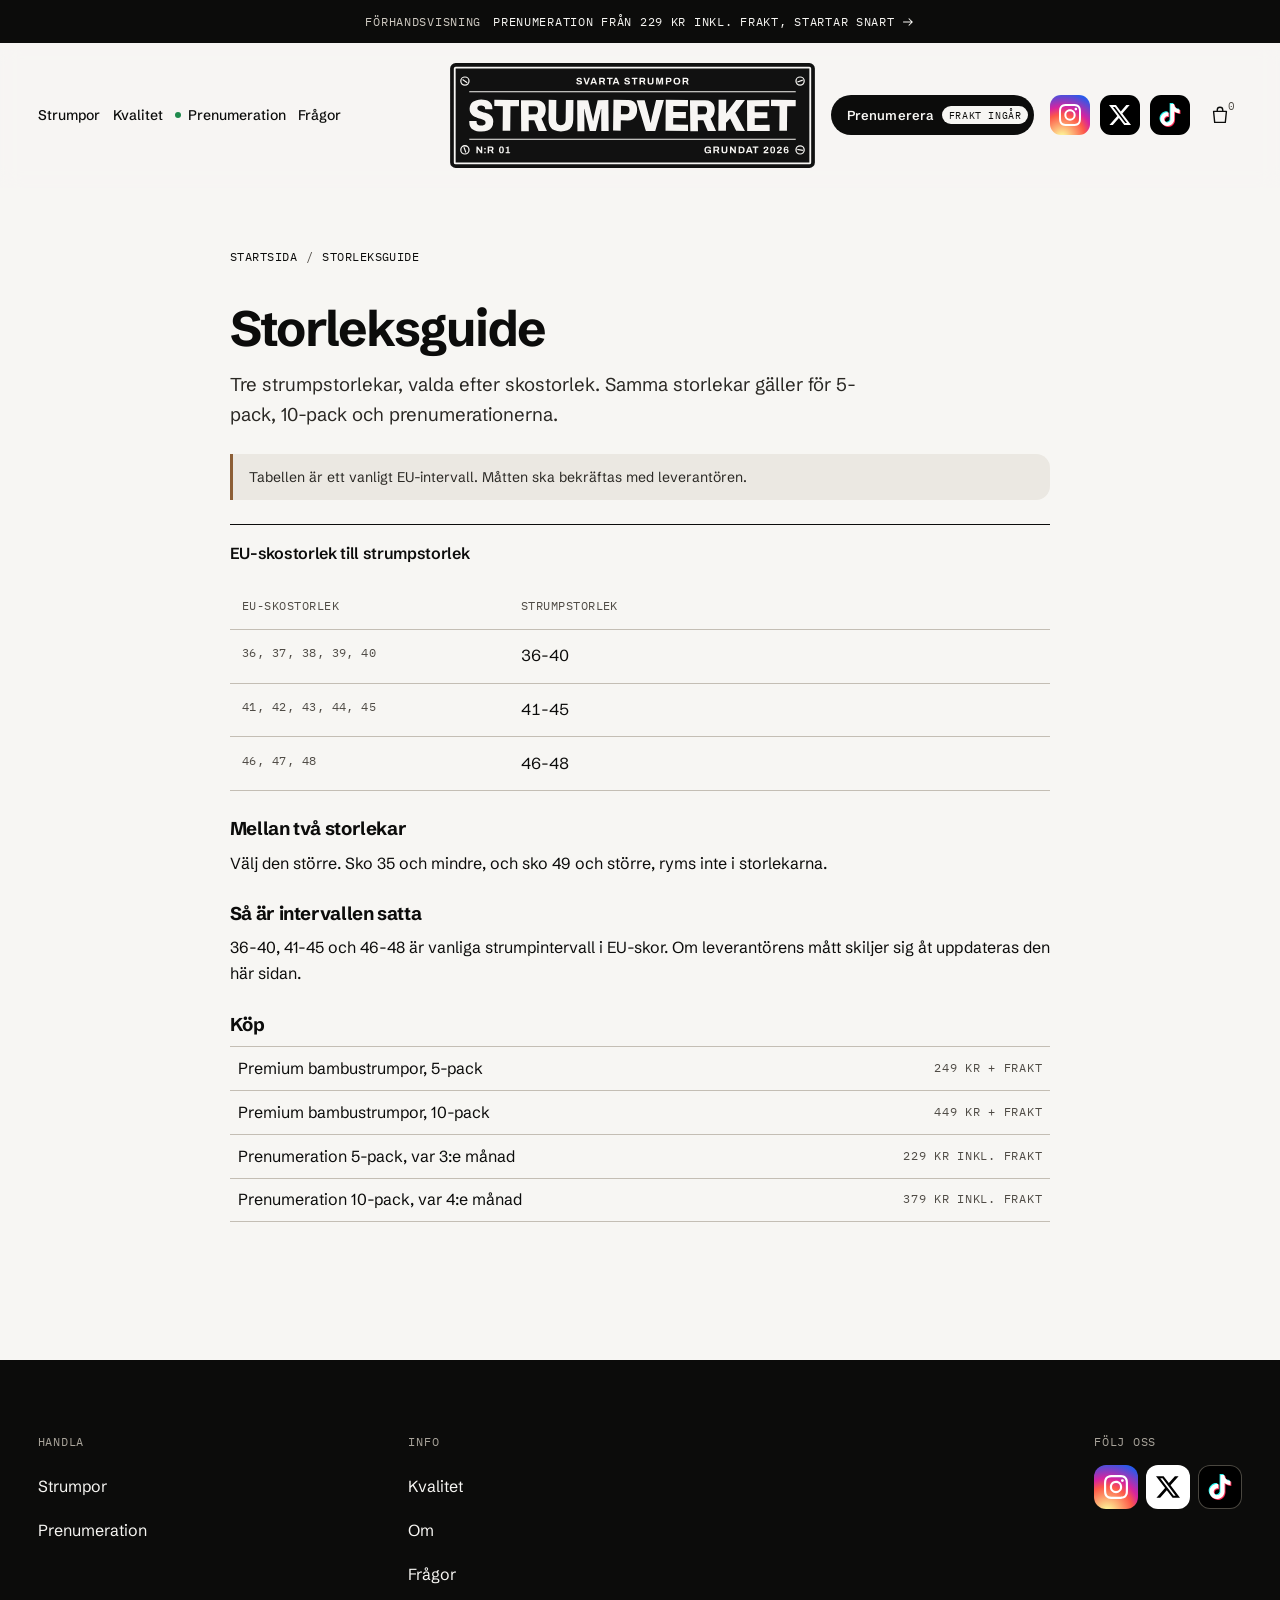
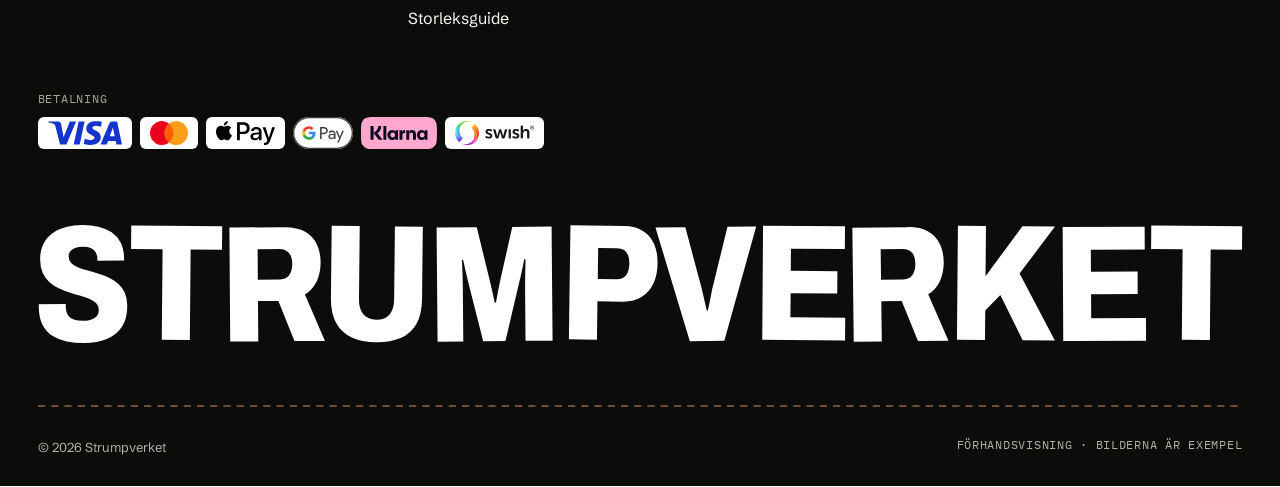
==== commit b39895bd: "feat: color status dots live green Small round status dots use --live on paper and --live-bright on " ====
--- a/storleksguide/index.html
+++ b/storleksguide/index.html
@@ -32,7 +32,7 @@
 <meta name="twitter:image:alt" content="Strumpverkets logotyp, en svart skylt med texten STRUMPVERKET, bredvid rubriken Svarta strumpor. Inget annat.">
 <link rel="preload" href="../assets/fonts/schibsted-grotesk-var.woff2" as="font" type="font/woff2" crossorigin>
 
-<style> @font-face{font-family: "Schibsted Grotesk";src: url("../assets/fonts/schibsted-grotesk-var.woff2") format("woff2");font-weight: 400 800;font-style: normal;font-display: swap}@font-face{font-family: "Plex Mono";src: url("../assets/fonts/ibm-plex-mono-400.woff2") format("woff2");font-weight: 400;font-style: normal;font-display: swap}@font-face{font-family: "Grotesk Fallback";src: local("Arial"),local("Helvetica"),local("Liberation Sans");size-adjust: 101%;ascent-override: 96%;descent-override: 26%}:root{--paper: #f7f6f3;--paper-2: #ebe8e2;--paper-3: #ddd8cf;--white: #ffffff;--ink: #0c0c0b;--ink-2: #2a2824;--muted: #4f4b45;--line: #c4beb4;--bronze: #8c5e36;--bronze-dark: #b8845a;--thread: var(--bronze);--font-sans: "Schibsted Grotesk","Grotesk Fallback",system-ui,sans-serif;--font-mono: "Plex Mono",ui-monospace,"SFMono-Regular",Menlo,monospace;--step--1: 0.75rem;--step-0: 1rem;--step-1: clamp(1.0625rem,1rem + 0.2vw,1.1875rem);--step-2: clamp(1.375rem,1.15rem + 0.6vw,1.625rem);--step-3: clamp(2rem,1.3rem + 2.25vw,3.25rem);--step-4: clamp(2.5rem,1.1rem + 4.3vw,5.25rem);--s-1: 0.25rem;--s-2: 0.5rem;--s-3: 0.75rem;--s-4: 1rem;--s-5: 1.5rem;--s-6: 2rem;--s-7: 3rem;--s-8: 4rem;--s-9: 6rem;--section: clamp(4rem,2rem + 8.3vw,8.75rem);--gutter: clamp(1.25rem,0.6rem + 2.2vw,2.5rem);--max: 86rem;--radius: 14px;--radius-lg: clamp(18px,1rem + 1vw,28px);--shadow-1: 0 1px 2px rgb(17 17 17 / 0.04),0 4px 14px -6px rgb(17 17 17 / 0.08);--shadow-2: 0 2px 4px rgb(17 17 17 / 0.04),0 18px 40px -18px rgb(17 17 17 / 0.22);--ease-out: cubic-bezier(0.22,1,0.36,1);--ease-in-out: cubic-bezier(0.65,0,0.35,1);--header-h: 4rem;--masthead-h: 9rem;color-scheme: light}@media (min-width: 64rem){:root{--s-6: 1.75rem;--s-7: 2.5rem;--s-8: 3.25rem;--s-9: 4.75rem}}*,*::before,*::after{box-sizing: border-box}html{-webkit-text-size-adjust: 100%;text-size-adjust: 100%;scroll-padding-top: calc(var(--header-h) + 1rem)}@media (prefers-reduced-motion: no-preference){html{scroll-behavior: smooth}}body{margin: 0;background: var(--paper);color: var(--ink);font-family: var(--font-sans);font-size: var(--step-0);line-height: 1.6;font-weight: 400;-webkit-font-smoothing: antialiased;font-kerning: normal}img,video,svg{display: block;max-width: 100%}[hidden]{display: none !important}img,video{height: auto}button,input{font: inherit;color: inherit}a{color: inherit}h1,h2,h3{margin: 0;font-weight: 700;line-height: 1.04;letter-spacing: -0.035em;text-wrap: balance}p{margin: 0;text-wrap: pretty}ul,ol{margin: 0;padding: 0;list-style: none}:focus-visible{outline: 2px solid var(--ink);outline-offset: 3px;border-radius: 2px}.skip-link{position: absolute;left: var(--gutter);top: -100px;z-index: 100;background: var(--ink);color: var(--paper);padding: var(--s-3) var(--s-4);text-decoration: none}.skip-link:focus{top: var(--s-3)}.visually-hidden{position: absolute !important;width: 1px;height: 1px;overflow: hidden;clip-path: inset(50%);white-space: nowrap}.wrap{width: 100%;max-width: var(--max);margin-inline: auto;padding-inline: var(--gutter)}.label{font-family: var(--font-mono);font-size: var(--step--1);letter-spacing: 0.06em;text-transform: uppercase;color: var(--muted);line-height: 1.4}.site-header{position: sticky;top: 0;z-index: 20;background: color-mix(in srgb,var(--paper) 88%,transparent);backdrop-filter: saturate(1.2) blur(10px);-webkit-backdrop-filter: saturate(1.2) blur(10px);border-bottom: 1px solid transparent;transition: border-color 0.3s}.site-header.is-scrolled{border-bottom-color: var(--line)}.site-header>.wrap{height: var(--header-h);display: grid;grid-template-columns: 1fr auto 1fr;align-items: center;gap: var(--s-4)}.nav{display: none}.nav ul{display: flex;flex-wrap: wrap;gap: clamp(0.65rem,-0.8rem + 2vw,var(--s-6))}.nav a{text-decoration: none;font-size: 0.9375rem;white-space: nowrap}@media (min-width: 52rem) and (max-width: 71.99rem){.nav a{font-size: 0.875rem}.nav ul{gap: 0.7rem}}@media (min-width: 52rem) and (max-width: 59.99rem){.nav ul{gap: 0.5rem}.nav a{font-size: 0.8125rem}}.header-left{display: flex;align-items: center}.header-right{display: flex;justify-content: flex-end;align-items: center;gap: var(--s-2)}@media (min-width: 52rem){.nav{display: block}.icon-btn.menu-toggle{display: none}}.u-link{position: relative;text-decoration: none;padding-bottom: 2px}.u-link::after{content: "";position: absolute;left: 0;right: 0;bottom: 0;height: 1px;background: currentColor;transform: scaleX(0);transform-origin: right center;transition: transform 0.45s var(--ease-out)}.u-link:hover::after,.u-link:focus-visible::after{transform: scaleX(1);transform-origin: left center}.u-link.hit{display: inline-flex;align-items: center;min-height: 44px;padding-bottom: 0}.u-link.hit::after{bottom: auto;top: calc(50% + 0.62em)}.u-link.hit-slop::before{content: "";position: absolute;left: -0.2em;right: -0.2em;top: 50%;height: 44px;transform: translateY(-50%)}.wordmark{display: block;position: relative;text-decoration: none;color: var(--ink);padding: 8px;margin: -8px}.wordmark img{display: block;max-width: none;height: auto}.wordmark .wordmark__plate{display: none;width: clamp(330px,250px + 9vw,380px)}.wordmark__plain{width: 196px}@media (min-width: 40rem){.wordmark__plain{width: 224px}}@media (min-width: 64rem){.site-header{top: calc(var(--header-h) - var(--masthead-h))}.site-header>.wrap{position: relative;height: var(--masthead-h)}.wordmark{position: static}.wordmark .wordmark__plate{display: block;transition: opacity 0.35s var(--ease-out)}.wordmark__plain{position: absolute;inset-inline: 0;bottom: calc((var(--header-h) - 22px) / 2);margin-inline: auto;opacity: 0;visibility: hidden;translate: 0 6px;transition: opacity 0.35s var(--ease-out),translate 0.5s var(--ease-out),visibility 0s linear 0.35s}.header-left,.header-right{transition: translate 0.5s var(--ease-out)}.site-header.is-scrolled .wordmark__plate{opacity: 0}.site-header.is-scrolled .wordmark__plain{opacity: 1;visibility: visible;translate: 0 0;transition-delay: 0s}.site-header.is-scrolled :is(.header-left,.header-right){translate: 0 calc((var(--masthead-h) - var(--header-h)) / 2)}}@media (prefers-reduced-motion: no-preference){.js .wordmark :is(.wordmark__plate,.wordmark__plain){animation: plate-in 1.1s var(--ease-out) 0.15s backwards}.wordmark .wordmark__plate{transition: opacity 0.35s var(--ease-out),translate 0.45s var(--ease-out)}.wordmark:is(:hover,:focus-visible) .wordmark__plate,.site-header.is-scrolled .wordmark:is(:hover,:focus-visible) .wordmark__plain{translate: 0 -2px}}@media (prefers-reduced-motion: reduce){.wordmark img,.header-left,.header-right{translate: none !important}}@keyframes letter-up{to{transform: translateY(0)}}@keyframes draw{to{stroke-dashoffset: 0}}@keyframes plate-in{from{clip-path: inset(0 100% 0 0)}to{clip-path: inset(0 0 0 0)}}.icon-btn{position: relative;display: inline-grid;place-items: center;width: 44px;height: 44px;border: 0;background: transparent;border-radius: 50%;cursor: pointer;transition: background-color 0.25s}.icon-btn:hover{background: var(--paper-2)}.icon-btn svg{width: 22px;height: 22px}.cart-count{position: absolute;top: 4px;right: 2px;min-width: 18px;height: 18px;padding: 0 5px;border-radius: 9px;background: var(--ink);color: var(--paper);font-family: var(--font-mono);font-size: 0.6875rem;line-height: 18px;text-align: center}.cart-count[data-count="0"]{background: transparent;color: var(--muted)}.cart-count.is-bumping{animation: bump 0.5s var(--ease-out)}@keyframes bump{0%{scale: 1}35%{scale: 1.45}100%{scale: 1}}@media (prefers-reduced-motion: reduce){.cart-count.is-bumping{animation: none}}.mobile-nav{display: none;border-top: 1px solid var(--line)}.mobile-nav.is-open{display: block}.mobile-nav ul{display: grid;padding-block: var(--s-3) var(--s-5)}.mobile-nav a{display: block;padding: var(--s-3) 0;font-size: var(--step-2);font-weight: 600;letter-spacing: -0.03em;text-decoration: none}@media (min-width: 52rem){.mobile-nav,.mobile-nav.is-open{display: none}}.btn{--btn-bg: var(--ink);--btn-fg: var(--paper);--btn-fill: var(--paper);--btn-fill-fg: var(--ink);position: relative;isolation: isolate;overflow: hidden;display: inline-flex;align-items: center;justify-content: center;gap: 0.75em;min-height: 52px;padding: 0 1.6em;border: 1px solid var(--ink);border-radius: 999px;background: var(--btn-bg);color: var(--btn-fg);font-size: 0.9375rem;font-weight: 500;letter-spacing: 0.01em;text-decoration: none;cursor: pointer;transition: color 0.45s var(--ease-out),translate 0.4s var(--ease-out),scale 0.25s var(--ease-out),box-shadow 0.45s var(--ease-out)}.btn:hover{box-shadow: 0 10px 24px -14px rgb(17 17 17 / 0.45)}.btn:active{scale: 0.97;transition-duration: 0.45s,0.4s,0.1s,0.45s}.btn::before{content: "";position: absolute;inset: 0;z-index: -1;background: var(--btn-fill);transform: scaleX(0);transform-origin: right center;transition: transform 0.55s var(--ease-out)}.btn:hover,.btn:focus-visible{color: var(--btn-fill-fg)}.btn:hover::before,.btn:focus-visible::before{transform: scaleX(1);transform-origin: left center}.btn__arrow{width: 1.1em;height: 1.1em;transition: transform 0.45s var(--ease-out)}.btn:hover .btn__arrow,.btn:focus-visible .btn__arrow{transform: translateX(4px)}.btn--ghost{--btn-bg: transparent;--btn-fg: var(--ink);--btn-fill: var(--ink);--btn-fill-fg: var(--paper)}.btn--block{width: 100%}@media (prefers-reduced-motion: reduce){.btn,.btn::before,.btn__arrow{transition-duration: 0.01s}.btn:active{scale: 1}}.add-btn{--btn-bg: transparent;--btn-fg: var(--ink);--btn-fill: var(--ink);--btn-fill-fg: var(--paper);width: 100%;min-height: 48px}.add-btn::before{transform: scaleY(0);transform-origin: bottom}.add-btn:hover::before,.add-btn:focus-visible::before{transform: scaleY(1);transform-origin: bottom}.add-btn__label,.add-btn__done{display: inline-flex;align-items: center;gap: 0.6em;transition: translate 0.45s var(--ease-out),opacity 0.3s}.add-btn__done{position: absolute;inset: 0;justify-content: center;translate: 0 110%;opacity: 0}.add-btn.is-added{color: var(--paper)}.add-btn.is-added::before{transform: scaleY(1)}.add-btn.is-added .add-btn__label{translate: 0 -110%;opacity: 0}.add-btn.is-added .add-btn__done{translate: 0 0;opacity: 1}.add-btn__done path{stroke-dasharray: 24;stroke-dashoffset: 24}.add-btn.is-added .add-btn__done path{animation: draw 0.5s var(--ease-out) 0.15s forwards}@media (prefers-reduced-motion: reduce){.add-btn__label,.add-btn__done{transition: none}.add-btn.is-added .add-btn__done path{animation: none;stroke-dashoffset: 0}}.hero{padding-top: clamp(2.5rem,1rem + 6vw,6rem)}.hero__top{display: grid;gap: var(--s-6);align-items: end}.hero h1{font-size: var(--step-4);font-weight: 600;letter-spacing: -0.05em;line-height: 0.95}.hero h1 .line{display: block;overflow: hidden;padding-bottom: 0.06em}.hero h1 .line>span{display: inline-block}.hero__head{display: grid;gap: var(--s-5)}.hero__aside{display: grid;gap: var(--s-5);max-width: 31rem}.hero__lede{font-size: var(--step-1);color: var(--ink-2);line-height: 1.5}.hero__promise{padding-top: var(--s-4);border-top: 1px solid var(--line);color: var(--ink-2);font-size: 0.9375rem}.hero__promise strong{color: var(--ink);font-weight: 600}.hero__spec{display: grid;grid-template-columns: repeat(3,minmax(0,1fr));gap: var(--s-4);margin: clamp(2.5rem,1.5rem + 3vw,4rem) 0 0;padding-top: var(--s-4);border-top: 1px solid var(--ink)}.hero__spec div{display: flex;flex-direction: column-reverse;justify-content: flex-end;gap: var(--s-1)}.hero__spec dt{font-family: var(--font-mono);font-size: 0.75rem;letter-spacing: 0.06em;text-transform: uppercase;color: var(--muted);line-height: 1.4}.hero__spec dd{margin: 0;font-size: var(--step-2);font-weight: 600;letter-spacing: -0.03em;line-height: 1.1;font-variant-numeric: tabular-nums}.hero__cta{display: flex;flex-wrap: wrap;align-items: center;gap: var(--s-5)}.hero__media{margin: clamp(1.5rem,1rem + 2vw,2.5rem) 0 0}.hero__frame{position: relative;overflow: hidden;background: var(--paper-3);aspect-ratio: 4 / 5;border-radius: 2px}.hero__frame video,.hero__frame picture,.hero__frame img{position: absolute;inset: 0;width: 100%;height: 100%;object-fit: cover;object-position: 62% 50%}.hero__frame video{opacity: 0;transition: opacity 0.8s}.hero__frame video.is-playing{opacity: 1}.media-toggle{position: absolute;right: var(--s-4);bottom: var(--s-4);z-index: 2;display: inline-flex;align-items: center;gap: 0.5em;min-height: 44px;padding: 0 0.95em;border: 0;border-radius: 999px;cursor: pointer;background: color-mix(in srgb,var(--paper) 86%,transparent);color: var(--ink);font-family: var(--font-mono);font-size: 0.75rem;letter-spacing: 0.06em;text-transform: uppercase;backdrop-filter: blur(6px);-webkit-backdrop-filter: blur(6px)}.media-toggle svg{width: 12px;height: 12px}.media-toggle[hidden]{display: none}.hero__caption{display: flex;flex-wrap: wrap;justify-content: space-between;gap: var(--s-4);padding-top: var(--s-3)}@media (min-width: 40rem){.hero__frame{aspect-ratio: 16 / 9}}@media (min-width: 60rem){.hero__top{grid-template-columns: 1.45fr 1fr;gap: var(--s-8)}.hero__aside{padding-bottom: 0.6rem}}@media (prefers-reduced-motion: no-preference){.js .hero h1 .line>span{transform: translateY(105%);animation: letter-up 1.1s var(--ease-out) forwards}.js .hero h1 .line:nth-child(2)>span{animation-delay: 0.12s}.js .hero__eyebrow{opacity: 0;animation: fade-up 0.9s var(--ease-out) 0.1s forwards}.js .hero__spec{opacity: 0;animation: fade-up 1s var(--ease-out) 0.5s forwards}.js .hero__aside{opacity: 0;animation: fade-up 1s var(--ease-out) 0.35s forwards}}@keyframes fade-up{from{opacity: 0;transform: translateY(16px)}to{opacity: 1;transform: none}}.section{padding-block: var(--section)}.section-head{display: grid;gap: var(--s-5);margin-bottom: clamp(3rem,1.75rem + 3.5vw,5.5rem)}.section-head .label{margin-bottom: var(--s-3)}.section-head h2{font-size: var(--step-3)}.section-head>p{color: var(--ink-2);max-width: 34rem;font-size: var(--step-1);line-height: 1.5}@media (min-width: 60rem){.section-head{grid-template-columns: 1fr 1fr;align-items: end;gap: var(--s-8)}}.stitch-divider{width: 100%;height: 6px;color: var(--thread)}.stitch-divider line{stroke: currentColor;stroke-width: 1.5;stroke-dasharray: 6 5}@media (prefers-reduced-motion: no-preference){.js .stitch-divider line{clip-path: inset(0 100% 0 0);transition: clip-path 1.6s var(--ease-in-out)}.js .stitch-divider.is-in line{clip-path: inset(0 0 0 0)}}.products{display: grid;gap: var(--s-6) var(--s-3);grid-template-columns: repeat(2,minmax(0,1fr));align-items: stretch}@media (min-width: 60rem){.products{gap: var(--s-7) var(--s-5)}}@media (min-width: 72rem){.products{grid-template-columns: repeat(4,minmax(0,1fr))}}.product-card{display: flex;flex-direction: column;gap: var(--s-3);min-width: 0;height: 100%}.product{display: flex;flex-direction: column;flex: 1;min-width: 0}.product__media-link{display: block;color: inherit;text-decoration: none}.product__media-link:focus-visible{outline-offset: 2px}.product__media{position: relative;overflow: hidden;background: #eeebe6;aspect-ratio: 3 / 4}.product__media img{width: 100%;height: 100%;object-fit: cover;transition: scale 1.2s var(--ease-out)}.product-card:hover .product__media img,.product-card:focus-within .product__media img{scale: 1.035}@media (prefers-reduced-motion: reduce){.product-card:hover .product__media img,.product-card:focus-within .product__media img{scale: 1}}@media (max-width: 39.99rem){.product__media{aspect-ratio: 1 / 1}.product__row{flex-direction: column;align-items: flex-start;gap: 0.15rem}.product__name{font-size: 1.125rem}.product__price{align-items: flex-start;text-align: left;font-size: 1rem}.product__desc{font-size: 0.875rem;line-height: 1.45}.product__meta{flex-wrap: wrap}.product-card .add-btn{font-size: 0.8125rem;padding-inline: 0.4em}.product-card .sizes__opts{gap: 0.35rem}.product-card .chip{flex: 1 1 2.5rem}.product-card .chip span{width: 100%;min-width: 0;padding-inline: 0.2em;font-size: 0.75rem}}.product__tag{position: absolute;left: var(--s-3);top: var(--s-3);font-family: var(--font-mono);font-size: 0.6875rem;letter-spacing: 0.06em;text-transform: uppercase;background: var(--paper);color: var(--ink);padding: 0.3em 0.6em}.product__placard{display: flex;flex-direction: column;gap: var(--s-2);flex: 1;padding-top: var(--s-1);border-top: 1px solid var(--ink)}.product__placard .add-btn{margin-top: auto}.product__row{display: flex;justify-content: space-between;align-items: flex-start;gap: var(--s-3);padding-top: var(--s-3)}.product__name{flex: 1;min-width: 0;font-size: var(--step-1);font-weight: 600;letter-spacing: -0.02em;line-height: 1.2}.product__price{flex: none;display: flex;flex-direction: column;align-items: flex-end;gap: 0.1rem;font-size: var(--step-1);font-weight: 500;font-variant-numeric: tabular-nums;line-height: 1.15;text-align: right}.price-was{color: var(--muted);font-weight: 400;font-size: 0.8125rem;text-decoration: line-through;letter-spacing: 0}.price-now{font-weight: 500}.save-line{display: flex;flex-wrap: wrap}.save-badge{display: inline-block;padding: 0.28em 0.6em 0.22em;border-radius: 999px;background: var(--ink);color: var(--paper);font-family: var(--font-mono);font-size: 0.6875rem;font-weight: 400;letter-spacing: 0.05em;text-transform: uppercase;line-height: 1.3;white-space: nowrap}.size-extra{display: flex}.callout{padding: var(--s-3) var(--s-4);background: var(--paper-2);border-left: 3px solid var(--bronze);color: var(--ink-2);font-size: 0.9375rem}.section-head + .callout{margin-top: calc(-1 * clamp(1.25rem,0.8rem + 1.5vw,2.5rem));margin-bottom: clamp(1.75rem,1rem + 2vw,2.75rem);max-width: 42rem}.product__desc{color: var(--ink-2);font-size: 0.9375rem}.product__meta{display: flex;justify-content: space-between;gap: var(--s-3)}.sizes{border: 0;padding: 0;margin: var(--s-2) 0 var(--s-1);min-width: 0}.sizes legend{padding: 0;margin-bottom: var(--s-2)}.sizes__opts{display: flex;flex-wrap: wrap;gap: var(--s-2)}.chip{position: relative}.chip input{position: absolute;opacity: 0;inset: 0;margin: 0;cursor: pointer}.chip span{display: inline-grid;place-items: center;min-width: 4.25rem;min-height: 44px;padding: 0 0.8em;border: 1px solid var(--line);border-radius: 999px;font-size: 0.875rem;font-variant-numeric: tabular-nums;transition: border-color 0.2s,background-color 0.2s,color 0.2s}.chip input:hover + span{border-color: var(--ink)}.chip input:checked + span{background: var(--ink);border-color: var(--ink);color: var(--paper)}.chip input:focus-visible + span{outline: 2px solid var(--ink);outline-offset: 2px}.why{display: grid;gap: var(--s-8)}.why__statement{font-size: var(--step-3);font-weight: 600;letter-spacing: -0.04em;line-height: 1.05;max-width: 22ch;text-wrap: balance}.why__grid{display: grid;gap: var(--s-7)}.why__media figure{margin: 0}.why__media .frame{overflow: hidden;background: var(--paper-3);aspect-ratio: 4 / 3}.why__media img{width: 100%;height: 100%;object-fit: cover}.why__media figcaption{padding-top: var(--s-3)}.points{display: grid;gap: 0;counter-reset: pt}.points li{display: grid;grid-template-columns: 3.5rem 1fr;gap: var(--s-4);padding: var(--s-5) 0;border-top: 1px solid var(--line)}.points li:last-child{border-bottom: 1px solid var(--line)}.points h3{font-size: var(--step-1);letter-spacing: -0.02em;margin-bottom: var(--s-2);line-height: 1.25}.points p{color: var(--ink-2)}.why__note{margin-top: var(--s-5);color: var(--muted);font-size: 0.875rem}@media (min-width: 60rem){.why__grid{grid-template-columns: 1.1fr 1fr;gap: var(--s-9);align-items: start}.why__media{position: sticky;top: calc(var(--header-h) + 2rem)}}.box{background: var(--paper-2)}.box__grid{display: grid;gap: var(--s-7);align-items: center}.box__media{overflow: hidden;background: #eeebe6;aspect-ratio: 3 / 4;max-width: 34rem}.box__media img{width: 100%;height: 100%;object-fit: cover}.box__body{display: grid;gap: var(--s-5);max-width: 34rem}.box__body h2{font-size: var(--step-3)}.box__body>p{color: var(--ink-2);font-size: var(--step-1);line-height: 1.5}.box__list li{display: flex;gap: var(--s-3);padding: var(--s-3) 0;border-top: 1px solid var(--line)}.box__list li::before{content: "";flex: none;width: 14px;margin-top: 0.75em;border-top: 1.5px dashed var(--thread)}.box__price{display: flex;align-items: center;gap: var(--s-3);flex-wrap: wrap}.box__price strong{font-size: var(--step-2);font-weight: 600;letter-spacing: -0.03em}@media (min-width: 60rem){.box__grid{grid-template-columns: 1fr 1fr;gap: var(--s-9)}}.products--duo{grid-template-columns: minmax(0,1fr);gap: var(--s-7)}@media (min-width: 40rem){.products--duo{grid-template-columns: repeat(2,minmax(0,1fr));gap: var(--s-7) var(--s-5)}}@media (min-width: 72rem){.products--duo{grid-template-columns: repeat(2,minmax(0,1fr));gap: var(--s-7) var(--s-7)}}.products--duo .product__media{aspect-ratio: 4 / 3}.products--duo .product__media img{object-position: 50% 55%}.products--duo .product__name{font-size: var(--step-2)}.products--duo .product__price .price-now{font-size: var(--step-2);font-weight: 600;letter-spacing: -0.03em}@media (max-width: 39.99rem){.products--duo .product__media{aspect-ratio: 4 / 3}.products--duo .product__row{flex-direction: row;align-items: flex-start}.products--duo .product__price{align-items: flex-end;text-align: right}.products--duo .product-card .add-btn{font-size: 0.9375rem}.products--duo .product-card .chip{flex: 1 1 4rem}.products--duo .product-card .chip span{font-size: 0.875rem}}.price-unit{font-family: var(--font-mono);font-size: 0.75rem;font-weight: 400;letter-spacing: 0.04em;color: var(--muted);text-transform: uppercase}.save-line{align-items: center;gap: 0.35rem 0.6rem}.save-note{font-size: 0.875rem;color: var(--ink-2)}.ship-line{font-size: 0.9375rem;color: var(--ink-2)}.ship-line strong{color: var(--ink);font-weight: 600}.subs{display: grid;gap: var(--s-5)}@media (min-width: 48rem){.subs{grid-template-columns: repeat(2,minmax(0,1fr))}}.sub-card{display: flex}.sub{display: flex;flex-direction: column;gap: var(--s-4);flex: 1;padding: clamp(1.25rem,0.8rem + 2vw,2.25rem);background: var(--paper);border: 1px solid var(--line);border-top: 2px solid var(--ink)}.sub__name{font-size: var(--step-3)}.sub__name span{display: block;margin-top: 0.15em;font-size: var(--step-1);font-weight: 500;letter-spacing: -0.02em;color: var(--ink-2)}.sub__price{display: flex;flex-wrap: wrap;align-items: baseline;gap: var(--s-3)}.sub__price strong{font-size: var(--step-2);font-weight: 600;letter-spacing: -0.03em;font-variant-numeric: tabular-nums}.sub .add-btn{margin-top: auto}.sub .sizes{margin: 0}.faq{max-width: 56rem}.faq details{border-top: 1px solid var(--line)}.faq details:last-child{border-bottom: 1px solid var(--line)}.faq summary{display: flex;justify-content: space-between;align-items: center;gap: var(--s-4);padding: var(--s-5) 0;cursor: pointer;list-style: none;font-size: var(--step-1);font-weight: 500;letter-spacing: -0.015em}.faq summary::-webkit-details-marker{display: none}.faq summary .plus{position: relative;flex: none;width: 16px;height: 16px}.faq summary .plus::before,.faq summary .plus::after{content: "";position: absolute;left: 0;top: 50%;width: 100%;height: 1.5px;background: currentColor;transition: transform 0.4s var(--ease-out)}.faq summary .plus::after{transform: rotate(90deg)}.faq details[open] summary .plus::after{transform: rotate(0deg)}.faq .answer{padding: 0 0 var(--s-6);max-width: 44rem;color: var(--ink-2)}.faq details::details-content{block-size: 0;overflow-y: clip;transition: block-size 0.45s var(--ease-out),content-visibility 0.45s allow-discrete}.faq details[open]::details-content{block-size: auto}@supports (interpolate-size: allow-keywords){:root{interpolate-size: allow-keywords}}@media (prefers-reduced-motion: reduce){.faq details::details-content{transition: none}}.news{border-top: 1px solid var(--line)}.news__grid{display: grid;gap: var(--s-6)}.news h2{font-size: var(--step-3)}.news__form{display: grid;gap: var(--s-3);max-width: 34rem}.news__field{display: flex;flex-direction: column;gap: var(--s-3)}.news__field input{min-height: 52px;padding: 0 1.2em;border: 1px solid var(--ink);border-radius: 999px;background: transparent}.news__field input::placeholder{color: var(--muted);opacity: 1}.news__note{font-size: 0.875rem;color: var(--muted)}.news__status{min-height: 1.5em;font-size: 0.9375rem}@media (min-width: 40rem){.news__field{flex-direction: row}.news__field input{flex: 1}}@media (min-width: 60rem){.news__grid{grid-template-columns: 1fr 1fr;align-items: end;gap: var(--s-9)}}.site-footer{padding-top: var(--s-9);padding-bottom: var(--s-6);background: var(--ink);color: var(--paper)}.site-footer a{color: var(--paper)}.site-footer :focus-visible,.moment :focus-visible{outline-color: var(--paper)}.footer-cols{display: grid;gap: var(--s-7);grid-template-columns: repeat(2,1fr)}.footer-cols h2{font-family: var(--font-mono);font-size: var(--step--1);font-weight: 400;letter-spacing: 0.06em;text-transform: uppercase;color: #a9a49b;margin-bottom: var(--s-4)}.footer-cols ul{display: grid;gap: 0}.footer-cols a.hit{width: max-content;max-width: 100%}.footer-cols a{text-decoration: none}.footer-cols .socials{display: flex;flex-wrap: wrap;gap: var(--s-2)}.socials a{display: inline-grid;place-items: center;width: 44px;height: 44px;border-radius: 50%;border: 1px solid #45423d;transition: background-color 0.3s,color 0.3s,border-color 0.3s,translate 0.3s var(--ease-out)}.socials a:hover,.socials a:focus-visible{background: var(--paper);color: var(--ink);border-color: var(--paper);translate: 0 -2px}@media (prefers-reduced-motion: reduce){.socials a:hover,.socials a:focus-visible{translate: none}}.socials svg{width: 18px;height: 18px;fill: currentColor}.socials-col{grid-column: 1 / -1}.header-socials{display: none;align-items: center;gap: 2px;margin: 0;padding: 0;list-style: none}.header-socials a{display: inline-grid;place-items: center;width: 44px;height: 44px;border-radius: 50%;color: var(--ink);border: 1px solid transparent;transition: background-color 0.3s,border-color 0.3s,translate 0.3s var(--ease-out)}.header-socials a:hover,.header-socials a:focus-visible{background: var(--paper-2);border-color: var(--line);translate: 0 -2px}@media (prefers-reduced-motion: reduce){.header-socials a:hover,.header-socials a:focus-visible{translate: none}}.header-socials svg{width: 18px;height: 18px;fill: currentColor}@media (min-width: 64rem){.header-socials{display: flex}}.socials--light a{color: var(--ink);border-color: var(--line)}.socials--light a:hover,.socials--light a:focus-visible{background: var(--ink);color: var(--paper);border-color: var(--ink)}.mobile-socials{display: grid;gap: var(--s-3);padding-bottom: var(--s-5);border-top: 1px solid var(--line);padding-top: var(--s-4)}.mobile-socials .label{margin: 0}.pay-block{margin-top: var(--s-8)}.pay-block h2{font-family: var(--font-mono);font-size: var(--step--1);font-weight: 400;letter-spacing: 0.06em;text-transform: uppercase;color: #a9a49b;margin: 0 0 var(--s-3)}.pay-row{display: flex;flex-wrap: wrap;align-items: center;gap: 8px}.pay-badge{display: inline-flex;align-items: center;justify-content: center;box-sizing: border-box;height: 32px;padding: 4px 10px;background: #fff;border-radius: 6px}.pay-badge img{display: block;height: 24px;width: auto;max-width: none}.pay-badge--mark{padding: 0;background: transparent}.pay-badge--mark img{height: 32px}.footer-mark{margin-top: var(--s-9);container-type: inline-size}.footer-mark .mark{width: 100%;height: auto}.footer-mark .stitch-divider{margin-top: 5cqi;color: var(--bronze-dark)}.footer-base{display: flex;flex-wrap: wrap;justify-content: space-between;gap: var(--s-3);margin-top: var(--s-6);font-size: 0.8125rem;color: #b5b0a7}.footer-base .label{color: #b5b0a7}@media (min-width: 52rem){.footer-cols{grid-template-columns: 1fr 1fr 1.4fr}.socials-col{grid-column: auto;justify-self: end}}.cart{margin: 0 0 0 auto;padding: 0;border: 0;width: min(28rem,100vw);max-width: 100vw;height: 100dvh;max-height: 100dvh;background: var(--paper);color: var(--ink);transition: translate 0.5s var(--ease-out),display 0.5s allow-discrete,overlay 0.5s allow-discrete;translate: 100% 0}.cart[open]{translate: 0 0}@starting-style{.cart[open]{translate: 100% 0}}.cart::backdrop{background: rgb(18 18 17 / 0);transition: background-color 0.5s,display 0.5s allow-discrete,overlay 0.5s allow-discrete}.cart[open]::backdrop{background: rgb(18 18 17 / 0.35)}@starting-style{.cart[open]::backdrop{background: rgb(18 18 17 / 0)}}@media (prefers-reduced-motion: reduce){.cart,.cart::backdrop{transition: none}}.cart__inner{display: grid;grid-template-rows: auto 1fr auto;height: 100%}.cart__head{display: flex;justify-content: space-between;align-items: center;padding: var(--s-4) var(--gutter);border-bottom: 1px solid var(--line)}.cart__head h2{font-size: var(--step-1);letter-spacing: -0.02em}.cart__items{overflow-y: auto;padding: 0 var(--gutter)}.cart__empty{padding: var(--s-7) 0;color: var(--ink-2)}.cart-item{display: grid;grid-template-columns: 4.5rem 1fr auto;gap: var(--s-4);padding: var(--s-5) 0;border-bottom: 1px solid var(--line);align-items: start}.cart-item img{width: 4.5rem;height: 6rem;object-fit: cover;background: #eeebe6}.cart-item__name{font-weight: 600;line-height: 1.3}.cart-item__price{font-variant-numeric: tabular-nums;white-space: nowrap}.qty{display: inline-flex;align-items: center;margin-top: var(--s-3);border: 1px solid var(--line);border-radius: 999px}.qty button{width: 44px;height: 44px;border: 0;background: none;cursor: pointer;border-radius: 50%}.qty button:hover{background: var(--paper-2)}.qty output{min-width: 1.75rem;text-align: center;font-variant-numeric: tabular-nums}.remove{margin-top: var(--s-3);border: 0;background: none;padding: 0;cursor: pointer;color: var(--muted);font-size: 0.875rem}.cart__foot{padding: var(--s-5) var(--gutter) var(--s-6);border-top: 1px solid var(--line);display: grid;gap: var(--s-4)}.cart__lines{margin: 0;display: grid;gap: var(--s-1);font-size: 0.9375rem;color: var(--ink-2)}.cart__lines div{display: flex;justify-content: space-between;gap: var(--s-4)}.cart__lines dt,.cart__lines dd{margin: 0}.cart__lines dd{font-variant-numeric: tabular-nums}.cart__sum{display: flex;justify-content: space-between;font-size: var(--step-1);font-weight: 600}.cart__notice{padding: var(--s-4);background: var(--paper-2);font-size: 0.9375rem}.cart__notice[hidden]{display: none}.toast{position: fixed;left: 50%;bottom: var(--s-5);z-index: 30;translate: -50% 150%;opacity: 0;background: var(--ink);color: var(--paper);padding: 0.85em 1.3em;border-radius: 999px;font-size: 0.9375rem;transition: translate 0.5s var(--ease-out),opacity 0.3s;pointer-events: none;white-space: nowrap}.toast.is-on{translate: -50% 0;opacity: 1}@media (prefers-reduced-motion: reduce){.toast{transition: opacity 0.2s;translate: -50% 0}}@media (prefers-reduced-motion: no-preference){.js [data-reveal]{opacity: 0;transform: translateY(28px);transition: opacity 0.9s var(--ease-out),transform 1.1s var(--ease-out);transition-delay: calc(var(--d,0) * 90ms)}.js [data-reveal].is-in{opacity: 1;transform: none}}.demo-bar{background: var(--ink);color: var(--paper);text-align: center;padding: 0.5rem var(--gutter);font-family: var(--font-mono);font-size: 0.75rem;letter-spacing: 0.06em;text-transform: uppercase}.trust{border-block: 1px solid var(--line);padding-block: var(--s-5);margin-top: var(--s-5)}.trust__list{display: grid;grid-template-columns: 1fr 1fr;gap: var(--s-4) var(--s-5)}.trust__value{font-weight: 500;letter-spacing: -0.02em;line-height: 1.3}.trust__note{margin-top: var(--s-4)}@media (min-width: 60rem){.trust__list{grid-template-columns: repeat(5,minmax(0,1fr))}}@media (max-width: 23rem){.trust__list{grid-template-columns: 1fr}}.moment{background: var(--ink);color: var(--paper);padding-block: clamp(4.5rem,2.5rem + 7vw,8.5rem)}.moment__inner{display: grid;justify-items: center;text-align: center;gap: var(--s-5)}.moment__reveal{display: block;width: min(100%,46rem)}.moment__mark{width: 100%;height: auto}.moment__line{font-size: var(--step-2);font-weight: 500;letter-spacing: -0.03em;line-height: 1.15;max-width: 14ch}.moment .stitch-divider{width: min(10rem,36vw);color: var(--bronze-dark)}@media (prefers-reduced-motion: no-preference){.js .moment__reveal .moment__mark{clip-path: inset(0 100% 0 0)}.js .moment__reveal.is-in .moment__mark{clip-path: inset(0 0 0 0);transition: clip-path 1.25s var(--ease-out)}}.crumbs{display: flex;flex-wrap: wrap;align-items: center;gap: 0.35rem 0.55rem;margin-bottom: var(--s-5);color: var(--muted);font-family: var(--font-mono);font-size: var(--step--1);letter-spacing: 0.04em;text-transform: uppercase}.crumbs a{color: var(--ink)}.crumbs [aria-current="page"]{color: var(--ink)}.guide,.pdp-page{padding-top: clamp(1.5rem,0.5rem + 3vw,3.5rem);padding-bottom: var(--section)}.guide{max-width: 56rem}.guide h1,.pdp h1{font-size: var(--step-3)}.guide .lede,.pdp__lede{color: var(--ink-2);font-size: var(--step-1);margin-top: var(--s-4);max-width: 40rem}.guide h2,.pdp__block h2,.pdp__more h2{font-size: var(--step-1);letter-spacing: -0.02em;margin: var(--s-6) 0 var(--s-3)}.guide .callout{margin-top: var(--s-5)}.table-wrap{margin-top: var(--s-5);border-top: 1px solid var(--ink)}.size-table{width: 100%;border-collapse: collapse;table-layout: fixed}.size-table caption{caption-side: top;text-align: left;padding: var(--s-4) 0;font-weight: 600;letter-spacing: -0.02em}.size-table th,.size-table td{text-align: left;padding: 0.85rem 0.75rem;border-bottom: 1px solid var(--line);vertical-align: top;font-variant-numeric: tabular-nums}.size-table th:first-child,.size-table td:first-child{width: 34%}.size-table th{font-family: var(--font-mono);font-size: 0.75rem;font-weight: 400;letter-spacing: 0.04em;text-transform: uppercase;color: var(--muted)}@media (max-width: 40rem){.size-table th,.size-table td{padding: 0.7rem 0.35rem;font-size: 0.875rem}.size-table th{font-size: 0.6875rem;letter-spacing: 0.03em}}.pdp{display: grid;gap: var(--s-6)}.pdp__label{margin-bottom: var(--s-3)}.pdp__more-text{color: var(--ink-2);margin-top: var(--s-3)}.pdp__price{display: flex;flex-wrap: wrap;align-items: center;gap: var(--s-3);margin-top: var(--s-5)}.pdp__price strong{font-size: var(--step-2);font-weight: 600;letter-spacing: -0.03em}.pdp .callout{margin-top: var(--s-4)}.pdp__form{margin-top: var(--s-5);display: grid;gap: var(--s-3)}.pdp__block p{color: var(--ink-2)}.gallery{display: grid;gap: var(--s-5)}.gallery figure{margin: 0}.gallery img{width: 100%;height: auto;background: #eeebe6}.gallery figcaption{padding-top: var(--s-2)}.related{display: grid}.related a{display: flex;justify-content: space-between;align-items: center;gap: var(--s-4);min-height: 44px;padding-inline: var(--s-2);border-top: 1px solid var(--line);text-decoration: none}.related li:last-child a{border-bottom: 1px solid var(--line)}.related a:hover,.related a:focus-visible{background: var(--paper-2)}@media (min-width: 60rem){.pdp{grid-template-columns: 1.05fr 0.95fr;gap: var(--s-8) var(--s-7);align-items: start}.pdp__info{padding-top: var(--s-2)}}.quality{background: #fff;border-block: 1px solid var(--line)}.mix{margin: 0 0 clamp(3rem,2rem + 3vw,5rem)}.mix__bar{display: flex;gap: 3px;height: 14px}.mix__seg{flex: 0 0 auto;width: calc(var(--w) * 1% - 2px);border-radius: 2px;background: var(--ink);transform-origin: left center}.mix__swatch{flex: none;width: 10px;height: 10px;border-radius: 2px;background: var(--ink)}.mix__seg--2,.mix__swatch--2{background: #6f6a62}.mix__seg--3,.mix__swatch--3{background: var(--bronze)}.mix__legend{display: flex;flex-wrap: wrap;align-items: baseline;gap: var(--s-3) var(--s-6);padding-top: var(--s-4)}.mix__legend ul{display: flex;flex-wrap: wrap;gap: var(--s-2) var(--s-6)}.mix__legend li{display: inline-flex;align-items: center;gap: 0.6em;font-size: 0.9375rem;font-variant-numeric: tabular-nums}.fibers{display: grid;gap: var(--s-7)}.fiber{display: flex;flex-direction: column;gap: var(--s-3);padding-top: var(--s-5);border-top: 2px solid var(--ink)}.fiber__icon{box-sizing: content-box;width: 40px;height: 40px;padding: 16px;margin-bottom: var(--s-3);border-radius: 50%;background: var(--paper);fill: none;stroke: var(--ink);stroke-width: 1.6;stroke-linecap: round;stroke-linejoin: round}.fiber__icon path{stroke-dasharray: 1;stroke-dashoffset: 0}.fiber__pct{font-size: var(--step-3);font-weight: 600;letter-spacing: -0.045em;line-height: 1;font-variant-numeric: tabular-nums}.fiber h3{font-size: var(--step-1);letter-spacing: -0.02em;line-height: 1.25}.fiber>p:not(.fiber__pct){color: var(--ink-2);max-width: 34ch}.fiber__tags{display: flex;flex-wrap: wrap;gap: var(--s-2);margin-top: auto;padding-top: var(--s-3)}.fiber__tags li{padding: 0.35em 0.8em;border: 1px solid var(--line);border-radius: 999px;font-family: var(--font-mono);font-size: 0.75rem;letter-spacing: 0.04em;text-transform: uppercase;color: var(--ink-2)}.quality__close{display: flex;flex-wrap: wrap;justify-content: space-between;align-items: center;gap: var(--s-5);margin-top: clamp(3.5rem,2rem + 4vw,6rem);padding-top: var(--s-6);border-top: 1px solid var(--line)}.quality__line{font-size: var(--step-2);font-weight: 500;letter-spacing: -0.03em;line-height: 1.15}.quality__line span{display: block}@media (min-width: 52rem){.fibers{grid-template-columns: repeat(3,minmax(0,1fr));gap: var(--s-6)}}@media (prefers-reduced-motion: no-preference){.js .mix .mix__seg{transform: scaleX(0);transition: transform 1.3s var(--ease-out)}.js .mix .mix__seg--2{transition-delay: 0.25s}.js .mix .mix__seg--3{transition-delay: 0.45s}.js .mix.is-in .mix__seg{transform: none}.js .fiber .fiber__icon path{stroke-dashoffset: 1;transition: stroke-dashoffset 1.4s var(--ease-in-out);transition-delay: calc(var(--d,0) * 90ms + 0.2s)}.js .fiber.is-in .fiber__icon path{stroke-dashoffset: 0}.fiber__icon{transition: translate 0.5s var(--ease-out)}.fiber:hover .fiber__icon{translate: 0 -3px}}.demo-bar{padding: 0;font-size: 0.75rem}.demo-bar p{display: flex;flex-wrap: wrap;justify-content: center;align-items: center;gap: 0.25rem 0.75rem;padding: 0.35rem var(--gutter)}.demo-bar__tag{color: #cfcac2}.demo-bar__link{display: inline-flex;align-items: center;gap: 0.5em;min-height: 32px;color: var(--paper);text-decoration: none}.demo-bar__link span{background: linear-gradient(currentColor,currentColor) 0 100% / 0 1px no-repeat;transition: background-size 0.45s var(--ease-out)}.demo-bar__link:hover span,.demo-bar__link:focus-visible span{background-size: 100% 1px}.demo-bar__link svg{width: 14px;height: 14px;transition: translate 0.45s var(--ease-out)}.demo-bar__link:hover svg,.demo-bar__link:focus-visible svg{translate: 3px 0}.demo-bar :focus-visible{outline-color: var(--paper)}.site-header>.wrap{max-width: calc(var(--max) + 10rem)}.site-header{background: color-mix(in srgb,var(--paper) 90%,transparent)}.nav a{font-size: 0.875rem;font-weight: 500}.nav__sub::before{content: "";width: 6px;height: 6px;margin-right: 0.45em;border-radius: 50%;background: var(--bronze)}.sub-cta{display: none;align-items: center;gap: 0.5rem;min-height: 40px;padding: 0 0.4rem 0 1rem;margin-right: var(--s-2);border-radius: 999px;background: var(--ink);color: var(--paper);font-size: 0.8125rem;font-weight: 600;letter-spacing: 0.01em;text-decoration: none;transition: background-color 0.3s,translate 0.4s var(--ease-out),box-shadow 0.4s var(--ease-out)}.sub-cta:hover,.sub-cta:focus-visible{background: #2a2825;translate: 0 -1px;box-shadow: 0 10px 22px -14px rgb(17 17 17 / 0.6)}.sub-cta__tag{display: inline-block;padding: 0.3em 0.65em 0.25em;border-radius: 999px;background: var(--paper);color: var(--ink);font-family: var(--font-mono);font-size: 0.625rem;font-weight: 400;letter-spacing: 0.06em;text-transform: uppercase;line-height: 1.3;white-space: nowrap}@media (min-width: 72rem){.sub-cta{display: inline-flex}}.mobile-nav a.mobile-nav__sub{display: flex;justify-content: space-between;align-items: center;gap: var(--s-3);margin-bottom: var(--s-3);padding: var(--s-3) var(--s-4);border-radius: var(--radius);background: var(--ink);color: var(--paper);font-size: var(--step-1)}@media (prefers-reduced-motion: reduce){.sub-cta:hover,.sub-cta:focus-visible{translate: none}}.btn{min-height: 48px;padding: 0 1.5em;font-size: 0.875rem;font-weight: 600}.btn--light{--btn-bg: var(--paper);--btn-fg: var(--ink);--btn-fill: var(--bronze-dark);--btn-fill-fg: var(--ink);border-color: var(--paper)}.btn--ghost-light{--btn-bg: transparent;--btn-fg: var(--paper);--btn-fill: var(--paper);--btn-fill-fg: var(--ink);border-color: rgb(255 255 255 / 0.45)}.btn--light:focus-visible,.btn--ghost-light:focus-visible{outline-color: var(--paper)}.add-btn{min-height: 46px}.hero{padding-top: clamp(0.75rem,0.25rem + 1.5vw,1.75rem)}.hero__panel{position: relative;isolation: isolate;overflow: hidden;padding: clamp(1.5rem,0.75rem + 3vw,3.5rem);border-radius: var(--radius-lg);border: 1px solid #c9c6bf;background: linear-gradient(160deg,#e4e3df 0%,#dcdbd6 100%);color: var(--ink);box-shadow: 0 1px 2px rgb(12 12 11 / 0.06),0 24px 48px -28px rgb(12 12 11 / 0.32)}.hero__panel .label{color: #3f3c37}.hero__top{gap: var(--s-5)}.hero__head{gap: var(--s-4)}.hero__eyebrow{display: flex;flex-wrap: wrap;align-items: center;gap: var(--s-2) var(--s-3)}.hero__seal{display: inline-flex;align-items: center;gap: 0.5em;padding: 0.4em 0.85em 0.35em;border-radius: 999px;background: var(--ink);color: var(--paper);font-family: var(--font-mono);font-size: 0.75rem;letter-spacing: 0.06em;text-transform: uppercase;line-height: 1.3}.hero__seal::before{content: "";width: 7px;height: 7px;border-radius: 50%;background: var(--bronze-dark)}.hero h1{letter-spacing: -0.045em}.hero__lede{color: var(--ink-2);font-size: var(--step-1)}.hero__promise{color: var(--ink-2);border-top-color: #cfcdc7;font-size: 0.875rem}.hero__promise strong{color: var(--ink)}.hero__cta{gap: var(--s-3)}.hero__cta .btn{padding-inline: 1.3em}.hero__cta .btn--ghost{border-color: var(--ink)}.hero__sub-note{font-size: 0.8125rem;color: var(--ink-2)}.hero__sub-note strong{color: var(--ink);font-weight: 600}.hero__aside{gap: var(--s-4);max-width: 34rem}.hero__media{margin: clamp(1.5rem,1rem + 2vw,2.5rem) 0 0}.hero__frame{border-radius: var(--radius);background: #f3f3f2;box-shadow: 0 0 0 1px rgb(17 17 17 / 0.06),0 22px 44px -26px rgb(17 17 17 / 0.35)}.hero__frame video,.hero__frame picture,.hero__frame img{object-position: 64% 50%}.media-toggle{background: color-mix(in srgb,var(--paper) 92%,transparent);box-shadow: 0 0 0 1px rgb(17 17 17 / 0.08)}.hero__caption{padding-top: var(--s-3)}.hero__spec{margin-top: var(--s-5);border-top-color: var(--ink)}.hero__spec dt{color: var(--ink-2)}.hero__spec dd{font-size: var(--step-2)}@media (min-width: 60rem){.hero__top{grid-template-columns: 1.1fr 1fr;gap: var(--s-7);align-items: center}}.trust{border: 0;padding-block: var(--s-5) 0;margin-top: 0}.trust__list{gap: var(--s-3)}.trust__list li{padding: var(--s-3) var(--s-4);border: 1px solid var(--line);border-radius: var(--radius);background: var(--white)}.trust__value{font-size: 0.9375rem}.section-head{margin-bottom: clamp(2rem,1.25rem + 2.5vw,3.75rem)}.section-head>p{font-size: var(--step-1);max-width: 30rem}.section-head + .callout{margin-top: calc(-1 * clamp(0.75rem,0.5rem + 1vw,1.75rem));margin-bottom: clamp(1.5rem,1rem + 1.5vw,2.25rem)}.callout{border-radius: 0 var(--radius) var(--radius) 0;font-size: 0.875rem}.products--duo .product-card{gap: 0;padding: var(--s-3);border: 1px solid var(--line);border-radius: calc(var(--radius) + 6px);background: var(--white);box-shadow: var(--shadow-1);transition: box-shadow 0.5s var(--ease-out),translate 0.5s var(--ease-out),border-color 0.3s}.products--duo .product-card:hover,.products--duo .product-card:focus-within{box-shadow: var(--shadow-2);border-color: #a8a297}@media (prefers-reduced-motion: no-preference){.products--duo .product-card:hover{translate: 0 -3px}}.products--duo .product__media{border-radius: var(--radius)}.product__tag{border-radius: 999px}.products--duo .product__placard{padding: var(--s-2) var(--s-3) var(--s-3);border-top: 0}.products--duo .product__name{font-size: var(--step-2)}.sub-nudge{display: grid;grid-template-columns: auto 1fr auto;align-items: center;gap: var(--s-3);min-height: 48px;margin-top: var(--s-2);padding: var(--s-2) var(--s-3);border-radius: var(--radius);background: var(--paper-2);color: var(--ink);text-decoration: none;font-size: 0.875rem;line-height: 1.35;transition: background-color 0.3s}.sub-nudge:hover,.sub-nudge:focus-visible{background: var(--paper-3)}.sub-nudge__tag{padding: 0.3em 0.65em 0.25em;border-radius: 999px;background: var(--ink);color: var(--paper);font-family: var(--font-mono);font-size: 0.6875rem;letter-spacing: 0.05em;text-transform: uppercase}.sub-nudge__arrow{display: inline-grid}.sub-nudge:hover .btn__arrow,.sub-nudge:focus-visible .btn__arrow{transform: translateX(3px)}.chip span{min-height: 44px;font-size: 0.8125rem}.box{background: transparent;padding-top: 0}.box__panel{display: grid;gap: var(--s-6);padding: clamp(1.5rem,0.75rem + 3vw,3.5rem);border-radius: var(--radius-lg);border: 1px solid var(--line);background: linear-gradient(180deg,var(--white),var(--paper-2));box-shadow: var(--shadow-1)}.box__intro{display: grid;gap: var(--s-4);align-content: start}.box__eyebrow{display: inline-flex;align-items: center;gap: 0.6em}.box__pulse{position: relative;width: 8px;height: 8px;border-radius: 50%;background: var(--bronze)}@media (prefers-reduced-motion: no-preference){.box__pulse::after{content: "";position: absolute;inset: 0;border-radius: 50%;background: var(--bronze);animation: pulse 2.4s var(--ease-out) infinite}}@keyframes pulse{0%{scale: 1;opacity: 0.6}100%{scale: 3;opacity: 0}}.box__intro h2{font-size: var(--step-3)}.box__lede{color: var(--ink-2);font-size: var(--step-1);line-height: 1.5;max-width: 30rem}.box__perks{display: grid;gap: var(--s-3);margin-top: var(--s-2)}.box__perks li{display: grid;grid-template-columns: 28px 1fr;gap: var(--s-3);align-items: start;font-size: 0.9375rem;color: var(--ink-2)}.box__perks strong{color: var(--ink);font-weight: 600}.box__perks svg{width: 28px;height: 28px;padding: 5px;border-radius: 50%;background: var(--ink);color: var(--paper)}.box__note{font-size: 0.8125rem;color: var(--muted);max-width: 30rem}.box__note strong{color: var(--ink-2)}.subs{gap: var(--s-4);align-items: stretch}.sub{gap: var(--s-3);border: 1px solid var(--line);border-top: 1px solid var(--line);border-radius: calc(var(--radius) + 4px);background: var(--white);padding: clamp(1.25rem,0.9rem + 1.2vw,1.75rem)}.sub__top{display: flex;justify-content: space-between;align-items: center;gap: var(--s-3)}.sub__flag{padding: 0.3em 0.7em 0.25em;border-radius: 999px;background: var(--bronze-dark);color: var(--ink);font-family: var(--font-mono);font-size: 0.6875rem;letter-spacing: 0.05em;text-transform: uppercase;white-space: nowrap}.sub__name{font-size: var(--step-2)}.sub__name span{font-size: var(--step-0)}.sub__price strong{font-size: var(--step-3);letter-spacing: -0.045em;line-height: 1}.sub__per{font-size: 0.875rem;color: var(--ink-2)}.sub .box__list li{font-size: 0.875rem}.sub-card--featured .sub{background: var(--ink);color: var(--paper);border-color: var(--ink);box-shadow: var(--shadow-2)}.sub-card--featured .label,.sub-card--featured .sub__per,.sub-card--featured .save-note,.sub-card--featured .sub__name span{color: #cfcac2}.sub-card--featured .box__list li{border-top-color: rgb(255 255 255 / 0.14)}.sub-card--featured .box__list li::before{border-top-color: var(--bronze-dark)}.sub-card--featured .save-badge{background: var(--paper);color: var(--ink)}.sub-card--featured .chip span{border-color: rgb(255 255 255 / 0.3)}.sub-card--featured .chip input:hover + span{border-color: var(--paper)}.sub-card--featured .chip input:checked + span{background: var(--paper);border-color: var(--paper);color: var(--ink)}.sub-card--featured .chip input:focus-visible + span,.sub-card--featured :focus-visible{outline-color: var(--paper)}.sub-card--featured .add-btn{--btn-bg: var(--paper);--btn-fg: var(--ink);--btn-fill: var(--bronze-dark);--btn-fill-fg: var(--ink);border-color: var(--paper)}.sub-card--featured .add-btn.is-added{color: var(--ink)}@media (min-width: 60rem){.box__intro{grid-template-columns: 1fr 1fr;column-gap: var(--s-8);row-gap: var(--s-4)}.box__intro>:is(.box__eyebrow,h2,.box__lede){grid-column: 1}.box__perks{grid-column: 2;grid-row: 1 / span 3;align-self: end;margin-top: 0}.box__note{grid-column: 2}}.quality{background: var(--white)}.fiber{padding: var(--s-5);border: 1px solid var(--line);border-top: 2px solid var(--ink);border-radius: 4px 4px var(--radius) var(--radius);background: var(--paper)}.fiber__icon{background: var(--white);width: 32px;height: 32px;padding: 12px}.mix__bar{height: 10px}.mix__seg{border-radius: 999px}.pdp-sub{display: grid;gap: var(--s-3);margin-top: var(--s-5);padding: var(--s-5);border-radius: calc(var(--radius) + 4px);background: var(--ink);color: var(--paper);box-shadow: var(--shadow-2)}.pdp-sub :focus-visible{outline-color: var(--paper)}.pdp-sub__head{display: flex;flex-wrap: wrap;justify-content: space-between;align-items: center;gap: var(--s-2)}.pdp-sub__label{color: #cfcac2}.pdp-sub .save-badge{background: var(--paper);color: var(--ink)}.pdp-sub__title{font-size: var(--step-1);letter-spacing: -0.02em;margin: 0}.pdp-sub__price{display: flex;flex-wrap: wrap;align-items: baseline;gap: var(--s-2)}.pdp-sub__price strong{font-size: var(--step-2);font-weight: 600;letter-spacing: -0.03em}.pdp-sub__price span,.pdp-sub__text{color: #cfcac2;font-size: 0.875rem}.pdp-sub .btn{--btn-bg: var(--paper);--btn-fg: var(--ink);--btn-fill: var(--bronze-dark);--btn-fill-fg: var(--ink);border-color: var(--paper)}.gallery img{border-radius: var(--radius)}.pdp__price strong{font-size: var(--step-3);letter-spacing: -0.045em}.faq summary{padding: var(--s-4) 0}.news__field input{min-height: 48px;background: var(--white)}.why__media .frame,.box__media{border-radius: var(--radius)}.cart-item img{border-radius: 8px}.socials,.header-socials{gap: 10px}a.soc{display: inline-grid;place-items: center;box-sizing: border-box;width: 44px;height: 44px;border: 0;border-radius: 12px;color: #fff;background: #000;text-decoration: none;transition: translate 0.3s var(--ease-out),box-shadow 0.3s var(--ease-out)}a.soc svg{display: block;width: 24px;height: 24px;fill: currentColor;filter: none}a.soc--tiktok svg{width: 26px;height: 26px}a.soc--instagram{background: radial-gradient(circle at 30% 107%,#fdf497 0%,#fdf497 5%,#fd5949 45%,#d6249f 60%,#285aeb 90%)}.header-socials a.soc{width: 40px;height: 40px;margin: 0;border-radius: 11px}.header-socials a.soc svg{width: 22px;height: 22px}.header-socials a.soc--tiktok svg{width: 24px;height: 24px}.site-footer a.soc--x{color: #000;background: #fff}.site-footer a.soc--tiktok{box-shadow: inset 0 0 0 1px #4a4740}a.soc:hover,a.soc:focus-visible{translate: 0 -2px;box-shadow: 0 8px 18px -10px rgb(17 17 17 / 0.6)}.site-footer a.soc:hover,.site-footer a.soc:focus-visible{box-shadow: 0 0 0 1px #4a4740,0 8px 18px -8px rgb(0 0 0 / 0.9)}.socials a.soc:hover,.socials a.soc:focus-visible,.header-socials a.soc:hover,.header-socials a.soc:focus-visible{color: #fff;background-color: #000;border-color: transparent}.socials a.soc--instagram:hover,.socials a.soc--instagram:focus-visible,.header-socials a.soc--instagram:hover,.header-socials a.soc--instagram:focus-visible{background: radial-gradient(circle at 30% 107%,#fdf497 0%,#fdf497 5%,#fd5949 45%,#d6249f 60%,#285aeb 90%)}.site-footer .socials a.soc--x:hover,.site-footer .socials a.soc--x:focus-visible{color: #000;background: #fff}a.soc:focus-visible{outline: 2px solid var(--ink);outline-offset: 3px}.site-footer a.soc:focus-visible{outline-color: var(--paper)}@media (prefers-reduced-motion: reduce){a.soc:hover,a.soc:focus-visible{translate: none}}@media (max-width: 59.99rem){.trust__list li:last-child:nth-child(odd){grid-column: 1 / -1}}.mobile-socials .socials{display: flex;flex-wrap: wrap;gap: var(--s-2)}.stars{background: var(--paper)}.stars .section-head>p{max-width: 36rem}.stars-carousel{position: relative;display: grid;grid-template-columns: auto 1fr auto;align-items: center;gap: var(--s-3);margin-top: clamp(1.5rem,1rem + 1.5vw,2.5rem)}.stars-viewport{min-width: 0}.stars-track{display: grid;grid-auto-flow: column;grid-auto-columns: minmax(15.5rem,18.5rem);gap: var(--s-4);overflow-x: auto;overscroll-behavior-x: contain;scroll-snap-type: x mandatory;scroll-padding-inline: 2px;padding: 4px 2px 12px;-webkit-overflow-scrolling: touch;scrollbar-width: thin;scrollbar-color: var(--line) transparent}.stars-track:focus-visible{outline: 2px solid var(--ink);outline-offset: 4px;border-radius: 4px}.stars-card{scroll-snap-align: start;display: grid;gap: var(--s-4);align-content: start;min-height: 15.5rem;padding: var(--s-5);border: 1px solid var(--line);border-radius: var(--radius);background: var(--white);box-shadow: var(--shadow-1);transition: border-color 0.35s var(--ease-out),box-shadow 0.35s var(--ease-out),translate 0.35s var(--ease-out)}.stars-card:hover,.stars-card:focus-within{border-color: #a8a297;box-shadow: var(--shadow-2)}.stars-card__badge{display: inline-flex;align-items: center;gap: 0.45em;width: fit-content;padding: 0.3em 0.7em 0.25em;border-radius: 999px;background: var(--paper-2);color: var(--ink-2);border: 1px solid var(--line)}.stars-card__badge::before{content: "";width: 6px;height: 6px;border-radius: 50%;background: var(--bronze)}.stars-card__text{font-size: var(--step-1);font-weight: 600;letter-spacing: -0.025em;line-height: 1.25;color: var(--ink);text-wrap: balance}.stars-card__cta{justify-self: start;min-height: 44px;padding-inline: 1.25em;font-size: 0.875rem}.stars-row{display: inline-flex;gap: 0.35rem;color: var(--line)}.star{--star-fill: transparent;--star-stroke: #8a847a;width: 1.35rem;height: 1.35rem;display: block;background: linear-gradient(var(--star-fill),var(--star-fill)) center / 100% 100% no-repeat;-webkit-mask: url("data:image/svg+xml;utf8,<svg xmlns='http://www.w3.org/2000/svg' viewBox='0 0 24 24'><path fill='black' d='M12 2.6l2.74 6.62 7.16.58-5.45 4.6 1.7 6.95L12 17.77 5.85 21.35l1.7-6.95L2.1 9.8l7.16-.58z'/></svg>") center / contain no-repeat;mask: url("data:image/svg+xml;utf8,<svg xmlns='http://www.w3.org/2000/svg' viewBox='0 0 24 24'><path fill='black' d='M12 2.6l2.74 6.62 7.16.58-5.45 4.6 1.7 6.95L12 17.77 5.85 21.35l1.7-6.95L2.1 9.8l7.16-.58z'/></svg>") center / contain no-repeat;background-color: var(--star-stroke);transition: background-color 0.35s var(--ease-out),transform 0.35s var(--ease-out),filter 0.35s var(--ease-out);transform-origin: center}.stars-card:hover .star,.stars-card:focus-within .star{background-color: #b08d57;transition-delay: calc(var(--i,0) * 55ms)}@media (prefers-reduced-motion: no-preference){.stars-card:not(:hover):not(:focus-within) .star{animation: star-twinkle 2.8s var(--ease-in-out) infinite;animation-delay: calc(var(--i,0) * 0.35s + var(--tw,0s))}.stars-card:hover,.stars-card:focus-within{translate: 0 -3px}@keyframes star-twinkle{0%,100%{filter: brightness(1);opacity: 0.7;transform: scale(1)}40%{filter: brightness(1.15);opacity: 1;transform: scale(1.06)}60%{filter: brightness(1);opacity: 0.85;transform: scale(1)}}}@media (prefers-reduced-motion: reduce){.star{animation: none !important}.stars-card:hover,.stars-card:focus-within{translate: none}.stars-card:hover .star,.stars-card:focus-within .star{transition-delay: 0ms}}.stars-nav{display: none;place-items: center;width: 44px;height: 44px;border: 1px solid var(--ink);border-radius: 50%;background: var(--white);color: var(--ink);cursor: pointer;transition: background-color 0.3s,color 0.3s,translate 0.35s var(--ease-out),opacity 0.3s}.stars-nav svg{width: 18px;height: 18px}.stars-nav:hover,.stars-nav:focus-visible{background: var(--ink);color: var(--paper)}.stars-nav:focus-visible{outline: 2px solid var(--ink);outline-offset: 3px}.stars-nav:disabled{opacity: 0.35;cursor: default;pointer-events: none}@media (min-width: 52rem){.stars-nav{display: inline-grid}}@media (prefers-reduced-motion: reduce){.stars-nav:hover,.stars-nav:focus-visible{translate: none}}.stars__note{margin-top: var(--s-5);color: var(--muted)}@media (max-width: 39.99rem){.stars-carousel{grid-template-columns: 1fr}.stars-track{grid-auto-columns: minmax(14.5rem,78vw)}}</style>
+<style> @font-face{font-family: "Schibsted Grotesk";src: url("../assets/fonts/schibsted-grotesk-var.woff2") format("woff2");font-weight: 400 800;font-style: normal;font-display: swap}@font-face{font-family: "Plex Mono";src: url("../assets/fonts/ibm-plex-mono-400.woff2") format("woff2");font-weight: 400;font-style: normal;font-display: swap}@font-face{font-family: "Grotesk Fallback";src: local("Arial"),local("Helvetica"),local("Liberation Sans");size-adjust: 101%;ascent-override: 96%;descent-override: 26%}:root{--paper: #f7f6f3;--paper-2: #ebe8e2;--paper-3: #ddd8cf;--white: #ffffff;--ink: #0c0c0b;--ink-2: #2a2824;--muted: #4f4b45;--line: #c4beb4;--bronze: #8c5e36;--bronze-dark: #b8845a;--live: #1f8a4c;--live-bright: #3ccf74;--thread: var(--bronze);--font-sans: "Schibsted Grotesk","Grotesk Fallback",system-ui,sans-serif;--font-mono: "Plex Mono",ui-monospace,"SFMono-Regular",Menlo,monospace;--step--1: 0.75rem;--step-0: 1rem;--step-1: clamp(1.0625rem,1rem + 0.2vw,1.1875rem);--step-2: clamp(1.375rem,1.15rem + 0.6vw,1.625rem);--step-3: clamp(2rem,1.3rem + 2.25vw,3.25rem);--step-4: clamp(2.5rem,1.1rem + 4.3vw,5.25rem);--s-1: 0.25rem;--s-2: 0.5rem;--s-3: 0.75rem;--s-4: 1rem;--s-5: 1.5rem;--s-6: 2rem;--s-7: 3rem;--s-8: 4rem;--s-9: 6rem;--section: clamp(4rem,2rem + 8.3vw,8.75rem);--gutter: clamp(1.25rem,0.6rem + 2.2vw,2.5rem);--max: 86rem;--radius: 14px;--radius-lg: clamp(18px,1rem + 1vw,28px);--shadow-1: 0 1px 2px rgb(17 17 17 / 0.04),0 4px 14px -6px rgb(17 17 17 / 0.08);--shadow-2: 0 2px 4px rgb(17 17 17 / 0.04),0 18px 40px -18px rgb(17 17 17 / 0.22);--ease-out: cubic-bezier(0.22,1,0.36,1);--ease-in-out: cubic-bezier(0.65,0,0.35,1);--header-h: 4rem;--masthead-h: 9rem;color-scheme: light}@media (min-width: 64rem){:root{--s-6: 1.75rem;--s-7: 2.5rem;--s-8: 3.25rem;--s-9: 4.75rem}}*,*::before,*::after{box-sizing: border-box}html{-webkit-text-size-adjust: 100%;text-size-adjust: 100%;scroll-padding-top: calc(var(--header-h) + 1rem)}@media (prefers-reduced-motion: no-preference){html{scroll-behavior: smooth}}body{margin: 0;background: var(--paper);color: var(--ink);font-family: var(--font-sans);font-size: var(--step-0);line-height: 1.6;font-weight: 400;-webkit-font-smoothing: antialiased;font-kerning: normal}img,video,svg{display: block;max-width: 100%}[hidden]{display: none !important}img,video{height: auto}button,input{font: inherit;color: inherit}a{color: inherit}h1,h2,h3{margin: 0;font-weight: 700;line-height: 1.04;letter-spacing: -0.035em;text-wrap: balance}p{margin: 0;text-wrap: pretty}ul,ol{margin: 0;padding: 0;list-style: none}:focus-visible{outline: 2px solid var(--ink);outline-offset: 3px;border-radius: 2px}.skip-link{position: absolute;left: var(--gutter);top: -100px;z-index: 100;background: var(--ink);color: var(--paper);padding: var(--s-3) var(--s-4);text-decoration: none}.skip-link:focus{top: var(--s-3)}.visually-hidden{position: absolute !important;width: 1px;height: 1px;overflow: hidden;clip-path: inset(50%);white-space: nowrap}.wrap{width: 100%;max-width: var(--max);margin-inline: auto;padding-inline: var(--gutter)}.label{font-family: var(--font-mono);font-size: var(--step--1);letter-spacing: 0.06em;text-transform: uppercase;color: var(--muted);line-height: 1.4}.site-header{position: sticky;top: 0;z-index: 20;background: color-mix(in srgb,var(--paper) 88%,transparent);backdrop-filter: saturate(1.2) blur(10px);-webkit-backdrop-filter: saturate(1.2) blur(10px);border-bottom: 1px solid transparent;transition: border-color 0.3s}.site-header.is-scrolled{border-bottom-color: var(--line)}.site-header>.wrap{height: var(--header-h);display: grid;grid-template-columns: 1fr auto 1fr;align-items: center;gap: var(--s-4)}.nav{display: none}.nav ul{display: flex;flex-wrap: wrap;gap: clamp(0.65rem,-0.8rem + 2vw,var(--s-6))}.nav a{text-decoration: none;font-size: 0.9375rem;white-space: nowrap}@media (min-width: 52rem) and (max-width: 71.99rem){.nav a{font-size: 0.875rem}.nav ul{gap: 0.7rem}}@media (min-width: 52rem) and (max-width: 59.99rem){.nav ul{gap: 0.5rem}.nav a{font-size: 0.8125rem}}.header-left{display: flex;align-items: center}.header-right{display: flex;justify-content: flex-end;align-items: center;gap: var(--s-2)}@media (min-width: 52rem){.nav{display: block}.icon-btn.menu-toggle{display: none}}.u-link{position: relative;text-decoration: none;padding-bottom: 2px}.u-link::after{content: "";position: absolute;left: 0;right: 0;bottom: 0;height: 1px;background: currentColor;transform: scaleX(0);transform-origin: right center;transition: transform 0.45s var(--ease-out)}.u-link:hover::after,.u-link:focus-visible::after{transform: scaleX(1);transform-origin: left center}.u-link.hit{display: inline-flex;align-items: center;min-height: 44px;padding-bottom: 0}.u-link.hit::after{bottom: auto;top: calc(50% + 0.62em)}.u-link.hit-slop::before{content: "";position: absolute;left: -0.2em;right: -0.2em;top: 50%;height: 44px;transform: translateY(-50%)}.wordmark{display: block;position: relative;text-decoration: none;color: var(--ink);padding: 8px;margin: -8px}.wordmark img{display: block;max-width: none;height: auto}.wordmark .wordmark__plate{display: none;width: clamp(330px,250px + 9vw,380px)}.wordmark__plain{width: 196px}@media (min-width: 40rem){.wordmark__plain{width: 224px}}@media (min-width: 64rem){.site-header{top: calc(var(--header-h) - var(--masthead-h))}.site-header>.wrap{position: relative;height: var(--masthead-h)}.wordmark{position: static}.wordmark .wordmark__plate{display: block;transition: opacity 0.35s var(--ease-out)}.wordmark__plain{position: absolute;inset-inline: 0;bottom: calc((var(--header-h) - 22px) / 2);margin-inline: auto;opacity: 0;visibility: hidden;translate: 0 6px;transition: opacity 0.35s var(--ease-out),translate 0.5s var(--ease-out),visibility 0s linear 0.35s}.header-left,.header-right{transition: translate 0.5s var(--ease-out)}.site-header.is-scrolled .wordmark__plate{opacity: 0}.site-header.is-scrolled .wordmark__plain{opacity: 1;visibility: visible;translate: 0 0;transition-delay: 0s}.site-header.is-scrolled :is(.header-left,.header-right){translate: 0 calc((var(--masthead-h) - var(--header-h)) / 2)}}@media (prefers-reduced-motion: no-preference){.js .wordmark :is(.wordmark__plate,.wordmark__plain){animation: plate-in 1.1s var(--ease-out) 0.15s backwards}.wordmark .wordmark__plate{transition: opacity 0.35s var(--ease-out),translate 0.45s var(--ease-out)}.wordmark:is(:hover,:focus-visible) .wordmark__plate,.site-header.is-scrolled .wordmark:is(:hover,:focus-visible) .wordmark__plain{translate: 0 -2px}}@media (prefers-reduced-motion: reduce){.wordmark img,.header-left,.header-right{translate: none !important}}@keyframes letter-up{to{transform: translateY(0)}}@keyframes draw{to{stroke-dashoffset: 0}}@keyframes plate-in{from{clip-path: inset(0 100% 0 0)}to{clip-path: inset(0 0 0 0)}}.icon-btn{position: relative;display: inline-grid;place-items: center;width: 44px;height: 44px;border: 0;background: transparent;border-radius: 50%;cursor: pointer;transition: background-color 0.25s}.icon-btn:hover{background: var(--paper-2)}.icon-btn svg{width: 22px;height: 22px}.cart-count{position: absolute;top: 4px;right: 2px;min-width: 18px;height: 18px;padding: 0 5px;border-radius: 9px;background: var(--ink);color: var(--paper);font-family: var(--font-mono);font-size: 0.6875rem;line-height: 18px;text-align: center}.cart-count[data-count="0"]{background: transparent;color: var(--muted)}.cart-count.is-bumping{animation: bump 0.5s var(--ease-out)}@keyframes bump{0%{scale: 1}35%{scale: 1.45}100%{scale: 1}}@media (prefers-reduced-motion: reduce){.cart-count.is-bumping{animation: none}}.mobile-nav{display: none;border-top: 1px solid var(--line)}.mobile-nav.is-open{display: block}.mobile-nav ul{display: grid;padding-block: var(--s-3) var(--s-5)}.mobile-nav a{display: block;padding: var(--s-3) 0;font-size: var(--step-2);font-weight: 600;letter-spacing: -0.03em;text-decoration: none}@media (min-width: 52rem){.mobile-nav,.mobile-nav.is-open{display: none}}.btn{--btn-bg: var(--ink);--btn-fg: var(--paper);--btn-fill: var(--paper);--btn-fill-fg: var(--ink);position: relative;isolation: isolate;overflow: hidden;display: inline-flex;align-items: center;justify-content: center;gap: 0.75em;min-height: 52px;padding: 0 1.6em;border: 1px solid var(--ink);border-radius: 999px;background: var(--btn-bg);color: var(--btn-fg);font-size: 0.9375rem;font-weight: 500;letter-spacing: 0.01em;text-decoration: none;cursor: pointer;transition: color 0.45s var(--ease-out),translate 0.4s var(--ease-out),scale 0.25s var(--ease-out),box-shadow 0.45s var(--ease-out)}.btn:hover{box-shadow: 0 10px 24px -14px rgb(17 17 17 / 0.45)}.btn:active{scale: 0.97;transition-duration: 0.45s,0.4s,0.1s,0.45s}.btn::before{content: "";position: absolute;inset: 0;z-index: -1;background: var(--btn-fill);transform: scaleX(0);transform-origin: right center;transition: transform 0.55s var(--ease-out)}.btn:hover,.btn:focus-visible{color: var(--btn-fill-fg)}.btn:hover::before,.btn:focus-visible::before{transform: scaleX(1);transform-origin: left center}.btn__arrow{width: 1.1em;height: 1.1em;transition: transform 0.45s var(--ease-out)}.btn:hover .btn__arrow,.btn:focus-visible .btn__arrow{transform: translateX(4px)}.btn--ghost{--btn-bg: transparent;--btn-fg: var(--ink);--btn-fill: var(--ink);--btn-fill-fg: var(--paper)}.btn--block{width: 100%}@media (prefers-reduced-motion: reduce){.btn,.btn::before,.btn__arrow{transition-duration: 0.01s}.btn:active{scale: 1}}.add-btn{--btn-bg: transparent;--btn-fg: var(--ink);--btn-fill: var(--ink);--btn-fill-fg: var(--paper);width: 100%;min-height: 48px}.add-btn::before{transform: scaleY(0);transform-origin: bottom}.add-btn:hover::before,.add-btn:focus-visible::before{transform: scaleY(1);transform-origin: bottom}.add-btn__label,.add-btn__done{display: inline-flex;align-items: center;gap: 0.6em;transition: translate 0.45s var(--ease-out),opacity 0.3s}.add-btn__done{position: absolute;inset: 0;justify-content: center;translate: 0 110%;opacity: 0}.add-btn.is-added{color: var(--paper)}.add-btn.is-added::before{transform: scaleY(1)}.add-btn.is-added .add-btn__label{translate: 0 -110%;opacity: 0}.add-btn.is-added .add-btn__done{translate: 0 0;opacity: 1}.add-btn__done path{stroke-dasharray: 24;stroke-dashoffset: 24}.add-btn.is-added .add-btn__done path{animation: draw 0.5s var(--ease-out) 0.15s forwards}@media (prefers-reduced-motion: reduce){.add-btn__label,.add-btn__done{transition: none}.add-btn.is-added .add-btn__done path{animation: none;stroke-dashoffset: 0}}.hero{padding-top: clamp(2.5rem,1rem + 6vw,6rem)}.hero__top{display: grid;gap: var(--s-6);align-items: end}.hero h1{font-size: var(--step-4);font-weight: 600;letter-spacing: -0.05em;line-height: 0.95}.hero h1 .line{display: block;overflow: hidden;padding-bottom: 0.06em}.hero h1 .line>span{display: inline-block}.hero__head{display: grid;gap: var(--s-5)}.hero__aside{display: grid;gap: var(--s-5);max-width: 31rem}.hero__lede{font-size: var(--step-1);color: var(--ink-2);line-height: 1.5}.hero__promise{padding-top: var(--s-4);border-top: 1px solid var(--line);color: var(--ink-2);font-size: 0.9375rem}.hero__promise strong{color: var(--ink);font-weight: 600}.hero__spec{display: grid;grid-template-columns: repeat(3,minmax(0,1fr));gap: var(--s-4);margin: clamp(2.5rem,1.5rem + 3vw,4rem) 0 0;padding-top: var(--s-4);border-top: 1px solid var(--ink)}.hero__spec div{display: flex;flex-direction: column-reverse;justify-content: flex-end;gap: var(--s-1)}.hero__spec dt{font-family: var(--font-mono);font-size: 0.75rem;letter-spacing: 0.06em;text-transform: uppercase;color: var(--muted);line-height: 1.4}.hero__spec dd{margin: 0;font-size: var(--step-2);font-weight: 600;letter-spacing: -0.03em;line-height: 1.1;font-variant-numeric: tabular-nums}.hero__cta{display: flex;flex-wrap: wrap;align-items: center;gap: var(--s-5)}.hero__media{margin: clamp(1.5rem,1rem + 2vw,2.5rem) 0 0}.hero__frame{position: relative;overflow: hidden;background: var(--paper-3);aspect-ratio: 4 / 5;border-radius: 2px}.hero__frame video,.hero__frame picture,.hero__frame img{position: absolute;inset: 0;width: 100%;height: 100%;object-fit: cover;object-position: 62% 50%}.hero__frame video{opacity: 0;transition: opacity 0.8s}.hero__frame video.is-playing{opacity: 1}.media-toggle{position: absolute;right: var(--s-4);bottom: var(--s-4);z-index: 2;display: inline-flex;align-items: center;gap: 0.5em;min-height: 44px;padding: 0 0.95em;border: 0;border-radius: 999px;cursor: pointer;background: color-mix(in srgb,var(--paper) 86%,transparent);color: var(--ink);font-family: var(--font-mono);font-size: 0.75rem;letter-spacing: 0.06em;text-transform: uppercase;backdrop-filter: blur(6px);-webkit-backdrop-filter: blur(6px)}.media-toggle svg{width: 12px;height: 12px}.media-toggle[hidden]{display: none}.hero__caption{display: flex;flex-wrap: wrap;justify-content: space-between;gap: var(--s-4);padding-top: var(--s-3)}@media (min-width: 40rem){.hero__frame{aspect-ratio: 16 / 9}}@media (min-width: 60rem){.hero__top{grid-template-columns: 1.45fr 1fr;gap: var(--s-8)}.hero__aside{padding-bottom: 0.6rem}}@media (prefers-reduced-motion: no-preference){.js .hero h1 .line>span{transform: translateY(105%);animation: letter-up 1.1s var(--ease-out) forwards}.js .hero h1 .line:nth-child(2)>span{animation-delay: 0.12s}.js .hero__eyebrow{opacity: 0;animation: fade-up 0.9s var(--ease-out) 0.1s forwards}.js .hero__spec{opacity: 0;animation: fade-up 1s var(--ease-out) 0.5s forwards}.js .hero__aside{opacity: 0;animation: fade-up 1s var(--ease-out) 0.35s forwards}}@keyframes fade-up{from{opacity: 0;transform: translateY(16px)}to{opacity: 1;transform: none}}.section{padding-block: var(--section)}.section-head{display: grid;gap: var(--s-5);margin-bottom: clamp(3rem,1.75rem + 3.5vw,5.5rem)}.section-head .label{margin-bottom: var(--s-3)}.section-head h2{font-size: var(--step-3)}.section-head>p{color: var(--ink-2);max-width: 34rem;font-size: var(--step-1);line-height: 1.5}@media (min-width: 60rem){.section-head{grid-template-columns: 1fr 1fr;align-items: end;gap: var(--s-8)}}.stitch-divider{width: 100%;height: 6px;color: var(--thread)}.stitch-divider line{stroke: currentColor;stroke-width: 1.5;stroke-dasharray: 6 5}@media (prefers-reduced-motion: no-preference){.js .stitch-divider line{clip-path: inset(0 100% 0 0);transition: clip-path 1.6s var(--ease-in-out)}.js .stitch-divider.is-in line{clip-path: inset(0 0 0 0)}}.products{display: grid;gap: var(--s-6) var(--s-3);grid-template-columns: repeat(2,minmax(0,1fr));align-items: stretch}@media (min-width: 60rem){.products{gap: var(--s-7) var(--s-5)}}@media (min-width: 72rem){.products{grid-template-columns: repeat(4,minmax(0,1fr))}}.product-card{display: flex;flex-direction: column;gap: var(--s-3);min-width: 0;height: 100%}.product{display: flex;flex-direction: column;flex: 1;min-width: 0}.product__media-link{display: block;color: inherit;text-decoration: none}.product__media-link:focus-visible{outline-offset: 2px}.product__media{position: relative;overflow: hidden;background: #eeebe6;aspect-ratio: 3 / 4}.product__media img{width: 100%;height: 100%;object-fit: cover;transition: scale 1.2s var(--ease-out)}.product-card:hover .product__media img,.product-card:focus-within .product__media img{scale: 1.035}@media (prefers-reduced-motion: reduce){.product-card:hover .product__media img,.product-card:focus-within .product__media img{scale: 1}}@media (max-width: 39.99rem){.product__media{aspect-ratio: 1 / 1}.product__row{flex-direction: column;align-items: flex-start;gap: 0.15rem}.product__name{font-size: 1.125rem}.product__price{align-items: flex-start;text-align: left;font-size: 1rem}.product__desc{font-size: 0.875rem;line-height: 1.45}.product__meta{flex-wrap: wrap}.product-card .add-btn{font-size: 0.8125rem;padding-inline: 0.4em}.product-card .sizes__opts{gap: 0.35rem}.product-card .chip{flex: 1 1 2.5rem}.product-card .chip span{width: 100%;min-width: 0;padding-inline: 0.2em;font-size: 0.75rem}}.product__tag{position: absolute;left: var(--s-3);top: var(--s-3);font-family: var(--font-mono);font-size: 0.6875rem;letter-spacing: 0.06em;text-transform: uppercase;background: var(--paper);color: var(--ink);padding: 0.3em 0.6em}.product__placard{display: flex;flex-direction: column;gap: var(--s-2);flex: 1;padding-top: var(--s-1);border-top: 1px solid var(--ink)}.product__placard .add-btn{margin-top: auto}.product__row{display: flex;justify-content: space-between;align-items: flex-start;gap: var(--s-3);padding-top: var(--s-3)}.product__name{flex: 1;min-width: 0;font-size: var(--step-1);font-weight: 600;letter-spacing: -0.02em;line-height: 1.2}.product__price{flex: none;display: flex;flex-direction: column;align-items: flex-end;gap: 0.1rem;font-size: var(--step-1);font-weight: 500;font-variant-numeric: tabular-nums;line-height: 1.15;text-align: right}.price-was{color: var(--muted);font-weight: 400;font-size: 0.8125rem;text-decoration: line-through;letter-spacing: 0}.price-now{font-weight: 500}.save-line{display: flex;flex-wrap: wrap}.save-badge{display: inline-block;padding: 0.28em 0.6em 0.22em;border-radius: 999px;background: var(--ink);color: var(--paper);font-family: var(--font-mono);font-size: 0.6875rem;font-weight: 400;letter-spacing: 0.05em;text-transform: uppercase;line-height: 1.3;white-space: nowrap}.size-extra{display: flex}.callout{padding: var(--s-3) var(--s-4);background: var(--paper-2);border-left: 3px solid var(--bronze);color: var(--ink-2);font-size: 0.9375rem}.section-head + .callout{margin-top: calc(-1 * clamp(1.25rem,0.8rem + 1.5vw,2.5rem));margin-bottom: clamp(1.75rem,1rem + 2vw,2.75rem);max-width: 42rem}.product__desc{color: var(--ink-2);font-size: 0.9375rem}.product__meta{display: flex;justify-content: space-between;gap: var(--s-3)}.sizes{border: 0;padding: 0;margin: var(--s-2) 0 var(--s-1);min-width: 0}.sizes legend{padding: 0;margin-bottom: var(--s-2)}.sizes__opts{display: flex;flex-wrap: wrap;gap: var(--s-2)}.chip{position: relative}.chip input{position: absolute;opacity: 0;inset: 0;margin: 0;cursor: pointer}.chip span{display: inline-grid;place-items: center;min-width: 4.25rem;min-height: 44px;padding: 0 0.8em;border: 1px solid var(--line);border-radius: 999px;font-size: 0.875rem;font-variant-numeric: tabular-nums;transition: border-color 0.2s,background-color 0.2s,color 0.2s}.chip input:hover + span{border-color: var(--ink)}.chip input:checked + span{background: var(--ink);border-color: var(--ink);color: var(--paper)}.chip input:focus-visible + span{outline: 2px solid var(--ink);outline-offset: 2px}.why{display: grid;gap: var(--s-8)}.why__statement{font-size: var(--step-3);font-weight: 600;letter-spacing: -0.04em;line-height: 1.05;max-width: 22ch;text-wrap: balance}.why__grid{display: grid;gap: var(--s-7)}.why__media figure{margin: 0}.why__media .frame{overflow: hidden;background: var(--paper-3);aspect-ratio: 4 / 3}.why__media img{width: 100%;height: 100%;object-fit: cover}.why__media figcaption{padding-top: var(--s-3)}.points{display: grid;gap: 0;counter-reset: pt}.points li{display: grid;grid-template-columns: 3.5rem 1fr;gap: var(--s-4);padding: var(--s-5) 0;border-top: 1px solid var(--line)}.points li:last-child{border-bottom: 1px solid var(--line)}.points h3{font-size: var(--step-1);letter-spacing: -0.02em;margin-bottom: var(--s-2);line-height: 1.25}.points p{color: var(--ink-2)}.why__note{margin-top: var(--s-5);color: var(--muted);font-size: 0.875rem}@media (min-width: 60rem){.why__grid{grid-template-columns: 1.1fr 1fr;gap: var(--s-9);align-items: start}.why__media{position: sticky;top: calc(var(--header-h) + 2rem)}}.box{background: var(--paper-2)}.box__grid{display: grid;gap: var(--s-7);align-items: center}.box__media{overflow: hidden;background: #eeebe6;aspect-ratio: 3 / 4;max-width: 34rem}.box__media img{width: 100%;height: 100%;object-fit: cover}.box__body{display: grid;gap: var(--s-5);max-width: 34rem}.box__body h2{font-size: var(--step-3)}.box__body>p{color: var(--ink-2);font-size: var(--step-1);line-height: 1.5}.box__list li{display: flex;gap: var(--s-3);padding: var(--s-3) 0;border-top: 1px solid var(--line)}.box__list li::before{content: "";flex: none;width: 14px;margin-top: 0.75em;border-top: 1.5px dashed var(--thread)}.box__price{display: flex;align-items: center;gap: var(--s-3);flex-wrap: wrap}.box__price strong{font-size: var(--step-2);font-weight: 600;letter-spacing: -0.03em}@media (min-width: 60rem){.box__grid{grid-template-columns: 1fr 1fr;gap: var(--s-9)}}.products--duo{grid-template-columns: minmax(0,1fr);gap: var(--s-7)}@media (min-width: 40rem){.products--duo{grid-template-columns: repeat(2,minmax(0,1fr));gap: var(--s-7) var(--s-5)}}@media (min-width: 72rem){.products--duo{grid-template-columns: repeat(2,minmax(0,1fr));gap: var(--s-7) var(--s-7)}}.products--duo .product__media{aspect-ratio: 4 / 3}.products--duo .product__media img{object-position: 50% 55%}.products--duo .product__name{font-size: var(--step-2)}.products--duo .product__price .price-now{font-size: var(--step-2);font-weight: 600;letter-spacing: -0.03em}@media (max-width: 39.99rem){.products--duo .product__media{aspect-ratio: 4 / 3}.products--duo .product__row{flex-direction: row;align-items: flex-start}.products--duo .product__price{align-items: flex-end;text-align: right}.products--duo .product-card .add-btn{font-size: 0.9375rem}.products--duo .product-card .chip{flex: 1 1 4rem}.products--duo .product-card .chip span{font-size: 0.875rem}}.price-unit{font-family: var(--font-mono);font-size: 0.75rem;font-weight: 400;letter-spacing: 0.04em;color: var(--muted);text-transform: uppercase}.save-line{align-items: center;gap: 0.35rem 0.6rem}.save-note{font-size: 0.875rem;color: var(--ink-2)}.ship-line{font-size: 0.9375rem;color: var(--ink-2)}.ship-line strong{color: var(--ink);font-weight: 600}.subs{display: grid;gap: var(--s-5)}@media (min-width: 48rem){.subs{grid-template-columns: repeat(2,minmax(0,1fr))}}.sub-card{display: flex}.sub{display: flex;flex-direction: column;gap: var(--s-4);flex: 1;padding: clamp(1.25rem,0.8rem + 2vw,2.25rem);background: var(--paper);border: 1px solid var(--line);border-top: 2px solid var(--ink)}.sub__name{font-size: var(--step-3)}.sub__name span{display: block;margin-top: 0.15em;font-size: var(--step-1);font-weight: 500;letter-spacing: -0.02em;color: var(--ink-2)}.sub__price{display: flex;flex-wrap: wrap;align-items: baseline;gap: var(--s-3)}.sub__price strong{font-size: var(--step-2);font-weight: 600;letter-spacing: -0.03em;font-variant-numeric: tabular-nums}.sub .add-btn{margin-top: auto}.sub .sizes{margin: 0}.faq{max-width: 56rem}.faq details{border-top: 1px solid var(--line)}.faq details:last-child{border-bottom: 1px solid var(--line)}.faq summary{display: flex;justify-content: space-between;align-items: center;gap: var(--s-4);padding: var(--s-5) 0;cursor: pointer;list-style: none;font-size: var(--step-1);font-weight: 500;letter-spacing: -0.015em}.faq summary::-webkit-details-marker{display: none}.faq summary .plus{position: relative;flex: none;width: 16px;height: 16px}.faq summary .plus::before,.faq summary .plus::after{content: "";position: absolute;left: 0;top: 50%;width: 100%;height: 1.5px;background: currentColor;transition: transform 0.4s var(--ease-out)}.faq summary .plus::after{transform: rotate(90deg)}.faq details[open] summary .plus::after{transform: rotate(0deg)}.faq .answer{padding: 0 0 var(--s-6);max-width: 44rem;color: var(--ink-2)}.faq details::details-content{block-size: 0;overflow-y: clip;transition: block-size 0.45s var(--ease-out),content-visibility 0.45s allow-discrete}.faq details[open]::details-content{block-size: auto}@supports (interpolate-size: allow-keywords){:root{interpolate-size: allow-keywords}}@media (prefers-reduced-motion: reduce){.faq details::details-content{transition: none}}.news{border-top: 1px solid var(--line)}.news__grid{display: grid;gap: var(--s-6)}.news h2{font-size: var(--step-3)}.news__form{display: grid;gap: var(--s-3);max-width: 34rem}.news__field{display: flex;flex-direction: column;gap: var(--s-3)}.news__field input{min-height: 52px;padding: 0 1.2em;border: 1px solid var(--ink);border-radius: 999px;background: transparent}.news__field input::placeholder{color: var(--muted);opacity: 1}.news__note{font-size: 0.875rem;color: var(--muted)}.news__status{min-height: 1.5em;font-size: 0.9375rem}@media (min-width: 40rem){.news__field{flex-direction: row}.news__field input{flex: 1}}@media (min-width: 60rem){.news__grid{grid-template-columns: 1fr 1fr;align-items: end;gap: var(--s-9)}}.site-footer{padding-top: var(--s-9);padding-bottom: var(--s-6);background: var(--ink);color: var(--paper)}.site-footer a{color: var(--paper)}.site-footer :focus-visible,.moment :focus-visible{outline-color: var(--paper)}.footer-cols{display: grid;gap: var(--s-7);grid-template-columns: repeat(2,1fr)}.footer-cols h2{font-family: var(--font-mono);font-size: var(--step--1);font-weight: 400;letter-spacing: 0.06em;text-transform: uppercase;color: #a9a49b;margin-bottom: var(--s-4)}.footer-cols ul{display: grid;gap: 0}.footer-cols a.hit{width: max-content;max-width: 100%}.footer-cols a{text-decoration: none}.footer-cols .socials{display: flex;flex-wrap: wrap;gap: var(--s-2)}.socials a{display: inline-grid;place-items: center;width: 44px;height: 44px;border-radius: 50%;border: 1px solid #45423d;transition: background-color 0.3s,color 0.3s,border-color 0.3s,translate 0.3s var(--ease-out)}.socials a:hover,.socials a:focus-visible{background: var(--paper);color: var(--ink);border-color: var(--paper);translate: 0 -2px}@media (prefers-reduced-motion: reduce){.socials a:hover,.socials a:focus-visible{translate: none}}.socials svg{width: 18px;height: 18px;fill: currentColor}.socials-col{grid-column: 1 / -1}.header-socials{display: none;align-items: center;gap: 2px;margin: 0;padding: 0;list-style: none}.header-socials a{display: inline-grid;place-items: center;width: 44px;height: 44px;border-radius: 50%;color: var(--ink);border: 1px solid transparent;transition: background-color 0.3s,border-color 0.3s,translate 0.3s var(--ease-out)}.header-socials a:hover,.header-socials a:focus-visible{background: var(--paper-2);border-color: var(--line);translate: 0 -2px}@media (prefers-reduced-motion: reduce){.header-socials a:hover,.header-socials a:focus-visible{translate: none}}.header-socials svg{width: 18px;height: 18px;fill: currentColor}@media (min-width: 64rem){.header-socials{display: flex}}.socials--light a{color: var(--ink);border-color: var(--line)}.socials--light a:hover,.socials--light a:focus-visible{background: var(--ink);color: var(--paper);border-color: var(--ink)}.mobile-socials{display: grid;gap: var(--s-3);padding-bottom: var(--s-5);border-top: 1px solid var(--line);padding-top: var(--s-4)}.mobile-socials .label{margin: 0}.pay-block{margin-top: var(--s-8)}.pay-block h2{font-family: var(--font-mono);font-size: var(--step--1);font-weight: 400;letter-spacing: 0.06em;text-transform: uppercase;color: #a9a49b;margin: 0 0 var(--s-3)}.pay-row{display: flex;flex-wrap: wrap;align-items: center;gap: 8px}.pay-badge{display: inline-flex;align-items: center;justify-content: center;box-sizing: border-box;height: 32px;padding: 4px 10px;background: #fff;border-radius: 6px}.pay-badge img{display: block;height: 24px;width: auto;max-width: none}.pay-badge--mark{padding: 0;background: transparent}.pay-badge--mark img{height: 32px}.footer-mark{margin-top: var(--s-9);container-type: inline-size}.footer-mark .mark{width: 100%;height: auto}.footer-mark .stitch-divider{margin-top: 5cqi;color: var(--bronze-dark)}.footer-base{display: flex;flex-wrap: wrap;justify-content: space-between;gap: var(--s-3);margin-top: var(--s-6);font-size: 0.8125rem;color: #b5b0a7}.footer-base .label{color: #b5b0a7}@media (min-width: 52rem){.footer-cols{grid-template-columns: 1fr 1fr 1.4fr}.socials-col{grid-column: auto;justify-self: end}}.cart{margin: 0 0 0 auto;padding: 0;border: 0;width: min(28rem,100vw);max-width: 100vw;height: 100dvh;max-height: 100dvh;background: var(--paper);color: var(--ink);transition: translate 0.5s var(--ease-out),display 0.5s allow-discrete,overlay 0.5s allow-discrete;translate: 100% 0}.cart[open]{translate: 0 0}@starting-style{.cart[open]{translate: 100% 0}}.cart::backdrop{background: rgb(18 18 17 / 0);transition: background-color 0.5s,display 0.5s allow-discrete,overlay 0.5s allow-discrete}.cart[open]::backdrop{background: rgb(18 18 17 / 0.35)}@starting-style{.cart[open]::backdrop{background: rgb(18 18 17 / 0)}}@media (prefers-reduced-motion: reduce){.cart,.cart::backdrop{transition: none}}.cart__inner{display: grid;grid-template-rows: auto 1fr auto;height: 100%}.cart__head{display: flex;justify-content: space-between;align-items: center;padding: var(--s-4) var(--gutter);border-bottom: 1px solid var(--line)}.cart__head h2{font-size: var(--step-1);letter-spacing: -0.02em}.cart__items{overflow-y: auto;padding: 0 var(--gutter)}.cart__empty{padding: var(--s-7) 0;color: var(--ink-2)}.cart-item{display: grid;grid-template-columns: 4.5rem 1fr auto;gap: var(--s-4);padding: var(--s-5) 0;border-bottom: 1px solid var(--line);align-items: start}.cart-item img{width: 4.5rem;height: 6rem;object-fit: cover;background: #eeebe6}.cart-item__name{font-weight: 600;line-height: 1.3}.cart-item__price{font-variant-numeric: tabular-nums;white-space: nowrap}.qty{display: inline-flex;align-items: center;margin-top: var(--s-3);border: 1px solid var(--line);border-radius: 999px}.qty button{width: 44px;height: 44px;border: 0;background: none;cursor: pointer;border-radius: 50%}.qty button:hover{background: var(--paper-2)}.qty output{min-width: 1.75rem;text-align: center;font-variant-numeric: tabular-nums}.remove{margin-top: var(--s-3);border: 0;background: none;padding: 0;cursor: pointer;color: var(--muted);font-size: 0.875rem}.cart__foot{padding: var(--s-5) var(--gutter) var(--s-6);border-top: 1px solid var(--line);display: grid;gap: var(--s-4)}.cart__lines{margin: 0;display: grid;gap: var(--s-1);font-size: 0.9375rem;color: var(--ink-2)}.cart__lines div{display: flex;justify-content: space-between;gap: var(--s-4)}.cart__lines dt,.cart__lines dd{margin: 0}.cart__lines dd{font-variant-numeric: tabular-nums}.cart__sum{display: flex;justify-content: space-between;font-size: var(--step-1);font-weight: 600}.cart__notice{padding: var(--s-4);background: var(--paper-2);font-size: 0.9375rem}.cart__notice[hidden]{display: none}.toast{position: fixed;left: 50%;bottom: var(--s-5);z-index: 30;translate: -50% 150%;opacity: 0;background: var(--ink);color: var(--paper);padding: 0.85em 1.3em;border-radius: 999px;font-size: 0.9375rem;transition: translate 0.5s var(--ease-out),opacity 0.3s;pointer-events: none;white-space: nowrap}.toast.is-on{translate: -50% 0;opacity: 1}@media (prefers-reduced-motion: reduce){.toast{transition: opacity 0.2s;translate: -50% 0}}@media (prefers-reduced-motion: no-preference){.js [data-reveal]{opacity: 0;transform: translateY(28px);transition: opacity 0.9s var(--ease-out),transform 1.1s var(--ease-out);transition-delay: calc(var(--d,0) * 90ms)}.js [data-reveal].is-in{opacity: 1;transform: none}}.demo-bar{background: var(--ink);color: var(--paper);text-align: center;padding: 0.5rem var(--gutter);font-family: var(--font-mono);font-size: 0.75rem;letter-spacing: 0.06em;text-transform: uppercase}.trust{border-block: 1px solid var(--line);padding-block: var(--s-5);margin-top: var(--s-5)}.trust__list{display: grid;grid-template-columns: 1fr 1fr;gap: var(--s-4) var(--s-5)}.trust__value{font-weight: 500;letter-spacing: -0.02em;line-height: 1.3}.trust__note{margin-top: var(--s-4)}@media (min-width: 60rem){.trust__list{grid-template-columns: repeat(5,minmax(0,1fr))}}@media (max-width: 23rem){.trust__list{grid-template-columns: 1fr}}.moment{background: var(--ink);color: var(--paper);padding-block: clamp(4.5rem,2.5rem + 7vw,8.5rem)}.moment__inner{display: grid;justify-items: center;text-align: center;gap: var(--s-5)}.moment__reveal{display: block;width: min(100%,46rem)}.moment__mark{width: 100%;height: auto}.moment__line{font-size: var(--step-2);font-weight: 500;letter-spacing: -0.03em;line-height: 1.15;max-width: 14ch}.moment .stitch-divider{width: min(10rem,36vw);color: var(--bronze-dark)}@media (prefers-reduced-motion: no-preference){.js .moment__reveal .moment__mark{clip-path: inset(0 100% 0 0)}.js .moment__reveal.is-in .moment__mark{clip-path: inset(0 0 0 0);transition: clip-path 1.25s var(--ease-out)}}.crumbs{display: flex;flex-wrap: wrap;align-items: center;gap: 0.35rem 0.55rem;margin-bottom: var(--s-5);color: var(--muted);font-family: var(--font-mono);font-size: var(--step--1);letter-spacing: 0.04em;text-transform: uppercase}.crumbs a{color: var(--ink)}.crumbs [aria-current="page"]{color: var(--ink)}.guide,.pdp-page{padding-top: clamp(1.5rem,0.5rem + 3vw,3.5rem);padding-bottom: var(--section)}.guide{max-width: 56rem}.guide h1,.pdp h1{font-size: var(--step-3)}.guide .lede,.pdp__lede{color: var(--ink-2);font-size: var(--step-1);margin-top: var(--s-4);max-width: 40rem}.guide h2,.pdp__block h2,.pdp__more h2{font-size: var(--step-1);letter-spacing: -0.02em;margin: var(--s-6) 0 var(--s-3)}.guide .callout{margin-top: var(--s-5)}.table-wrap{margin-top: var(--s-5);border-top: 1px solid var(--ink)}.size-table{width: 100%;border-collapse: collapse;table-layout: fixed}.size-table caption{caption-side: top;text-align: left;padding: var(--s-4) 0;font-weight: 600;letter-spacing: -0.02em}.size-table th,.size-table td{text-align: left;padding: 0.85rem 0.75rem;border-bottom: 1px solid var(--line);vertical-align: top;font-variant-numeric: tabular-nums}.size-table th:first-child,.size-table td:first-child{width: 34%}.size-table th{font-family: var(--font-mono);font-size: 0.75rem;font-weight: 400;letter-spacing: 0.04em;text-transform: uppercase;color: var(--muted)}@media (max-width: 40rem){.size-table th,.size-table td{padding: 0.7rem 0.35rem;font-size: 0.875rem}.size-table th{font-size: 0.6875rem;letter-spacing: 0.03em}}.pdp{display: grid;gap: var(--s-6)}.pdp__label{margin-bottom: var(--s-3)}.pdp__more-text{color: var(--ink-2);margin-top: var(--s-3)}.pdp__price{display: flex;flex-wrap: wrap;align-items: center;gap: var(--s-3);margin-top: var(--s-5)}.pdp__price strong{font-size: var(--step-2);font-weight: 600;letter-spacing: -0.03em}.pdp .callout{margin-top: var(--s-4)}.pdp__form{margin-top: var(--s-5);display: grid;gap: var(--s-3)}.pdp__block p{color: var(--ink-2)}.gallery{display: grid;gap: var(--s-5)}.gallery figure{margin: 0}.gallery img{width: 100%;height: auto;background: #eeebe6}.gallery figcaption{padding-top: var(--s-2)}.related{display: grid}.related a{display: flex;justify-content: space-between;align-items: center;gap: var(--s-4);min-height: 44px;padding-inline: var(--s-2);border-top: 1px solid var(--line);text-decoration: none}.related li:last-child a{border-bottom: 1px solid var(--line)}.related a:hover,.related a:focus-visible{background: var(--paper-2)}@media (min-width: 60rem){.pdp{grid-template-columns: 1.05fr 0.95fr;gap: var(--s-8) var(--s-7);align-items: start}.pdp__info{padding-top: var(--s-2)}}.quality{background: #fff;border-block: 1px solid var(--line)}.mix{margin: 0 0 clamp(3rem,2rem + 3vw,5rem)}.mix__bar{display: flex;gap: 3px;height: 14px}.mix__seg{flex: 0 0 auto;width: calc(var(--w) * 1% - 2px);border-radius: 2px;background: var(--ink);transform-origin: left center}.mix__swatch{flex: none;width: 10px;height: 10px;border-radius: 2px;background: var(--ink)}.mix__seg--2,.mix__swatch--2{background: #6f6a62}.mix__seg--3,.mix__swatch--3{background: var(--bronze)}.mix__legend{display: flex;flex-wrap: wrap;align-items: baseline;gap: var(--s-3) var(--s-6);padding-top: var(--s-4)}.mix__legend ul{display: flex;flex-wrap: wrap;gap: var(--s-2) var(--s-6)}.mix__legend li{display: inline-flex;align-items: center;gap: 0.6em;font-size: 0.9375rem;font-variant-numeric: tabular-nums}.fibers{display: grid;gap: var(--s-7)}.fiber{display: flex;flex-direction: column;gap: var(--s-3);padding-top: var(--s-5);border-top: 2px solid var(--ink)}.fiber__icon{box-sizing: content-box;width: 40px;height: 40px;padding: 16px;margin-bottom: var(--s-3);border-radius: 50%;background: var(--paper);fill: none;stroke: var(--ink);stroke-width: 1.6;stroke-linecap: round;stroke-linejoin: round}.fiber__icon path{stroke-dasharray: 1;stroke-dashoffset: 0}.fiber__pct{font-size: var(--step-3);font-weight: 600;letter-spacing: -0.045em;line-height: 1;font-variant-numeric: tabular-nums}.fiber h3{font-size: var(--step-1);letter-spacing: -0.02em;line-height: 1.25}.fiber>p:not(.fiber__pct){color: var(--ink-2);max-width: 34ch}.fiber__tags{display: flex;flex-wrap: wrap;gap: var(--s-2);margin-top: auto;padding-top: var(--s-3)}.fiber__tags li{padding: 0.35em 0.8em;border: 1px solid var(--line);border-radius: 999px;font-family: var(--font-mono);font-size: 0.75rem;letter-spacing: 0.04em;text-transform: uppercase;color: var(--ink-2)}.quality__close{display: flex;flex-wrap: wrap;justify-content: space-between;align-items: center;gap: var(--s-5);margin-top: clamp(3.5rem,2rem + 4vw,6rem);padding-top: var(--s-6);border-top: 1px solid var(--line)}.quality__line{font-size: var(--step-2);font-weight: 500;letter-spacing: -0.03em;line-height: 1.15}.quality__line span{display: block}@media (min-width: 52rem){.fibers{grid-template-columns: repeat(3,minmax(0,1fr));gap: var(--s-6)}}@media (prefers-reduced-motion: no-preference){.js .mix .mix__seg{transform: scaleX(0);transition: transform 1.3s var(--ease-out)}.js .mix .mix__seg--2{transition-delay: 0.25s}.js .mix .mix__seg--3{transition-delay: 0.45s}.js .mix.is-in .mix__seg{transform: none}.js .fiber .fiber__icon path{stroke-dashoffset: 1;transition: stroke-dashoffset 1.4s var(--ease-in-out);transition-delay: calc(var(--d,0) * 90ms + 0.2s)}.js .fiber.is-in .fiber__icon path{stroke-dashoffset: 0}.fiber__icon{transition: translate 0.5s var(--ease-out)}.fiber:hover .fiber__icon{translate: 0 -3px}}.demo-bar{padding: 0;font-size: 0.75rem}.demo-bar p{display: flex;flex-wrap: wrap;justify-content: center;align-items: center;gap: 0.25rem 0.75rem;padding: 0.35rem var(--gutter)}.demo-bar__tag{color: #cfcac2}.demo-bar__link{display: inline-flex;align-items: center;gap: 0.5em;min-height: 32px;color: var(--paper);text-decoration: none}.demo-bar__link span{background: linear-gradient(currentColor,currentColor) 0 100% / 0 1px no-repeat;transition: background-size 0.45s var(--ease-out)}.demo-bar__link:hover span,.demo-bar__link:focus-visible span{background-size: 100% 1px}.demo-bar__link svg{width: 14px;height: 14px;transition: translate 0.45s var(--ease-out)}.demo-bar__link:hover svg,.demo-bar__link:focus-visible svg{translate: 3px 0}.demo-bar :focus-visible{outline-color: var(--paper)}.site-header>.wrap{max-width: calc(var(--max) + 10rem)}.site-header{background: color-mix(in srgb,var(--paper) 90%,transparent)}.nav a{font-size: 0.875rem;font-weight: 500}.nav__sub::before{content: "";width: 6px;height: 6px;margin-right: 0.45em;border-radius: 50%;background: var(--live)}.sub-cta{display: none;align-items: center;gap: 0.5rem;min-height: 40px;padding: 0 0.4rem 0 1rem;margin-right: var(--s-2);border-radius: 999px;background: var(--ink);color: var(--paper);font-size: 0.8125rem;font-weight: 600;letter-spacing: 0.01em;text-decoration: none;transition: background-color 0.3s,translate 0.4s var(--ease-out),box-shadow 0.4s var(--ease-out)}.sub-cta:hover,.sub-cta:focus-visible{background: #2a2825;translate: 0 -1px;box-shadow: 0 10px 22px -14px rgb(17 17 17 / 0.6)}.sub-cta__tag{display: inline-block;padding: 0.3em 0.65em 0.25em;border-radius: 999px;background: var(--paper);color: var(--ink);font-family: var(--font-mono);font-size: 0.625rem;font-weight: 400;letter-spacing: 0.06em;text-transform: uppercase;line-height: 1.3;white-space: nowrap}@media (min-width: 72rem){.sub-cta{display: inline-flex}}.mobile-nav a.mobile-nav__sub{display: flex;justify-content: space-between;align-items: center;gap: var(--s-3);margin-bottom: var(--s-3);padding: var(--s-3) var(--s-4);border-radius: var(--radius);background: var(--ink);color: var(--paper);font-size: var(--step-1)}@media (prefers-reduced-motion: reduce){.sub-cta:hover,.sub-cta:focus-visible{translate: none}}.btn{min-height: 48px;padding: 0 1.5em;font-size: 0.875rem;font-weight: 600}.btn--light{--btn-bg: var(--paper);--btn-fg: var(--ink);--btn-fill: var(--bronze-dark);--btn-fill-fg: var(--ink);border-color: var(--paper)}.btn--ghost-light{--btn-bg: transparent;--btn-fg: var(--paper);--btn-fill: var(--paper);--btn-fill-fg: var(--ink);border-color: rgb(255 255 255 / 0.45)}.btn--light:focus-visible,.btn--ghost-light:focus-visible{outline-color: var(--paper)}.add-btn{min-height: 46px}.hero{padding-top: clamp(0.75rem,0.25rem + 1.5vw,1.75rem)}.hero__panel{position: relative;isolation: isolate;overflow: hidden;padding: clamp(1.5rem,0.75rem + 3vw,3.5rem);border-radius: var(--radius-lg);border: 1px solid #c9c6bf;background: linear-gradient(160deg,#e4e3df 0%,#dcdbd6 100%);color: var(--ink);box-shadow: 0 1px 2px rgb(12 12 11 / 0.06),0 24px 48px -28px rgb(12 12 11 / 0.32)}.hero__panel .label{color: #3f3c37}.hero__top{gap: var(--s-5)}.hero__head{gap: var(--s-4)}.hero__eyebrow{display: flex;flex-wrap: wrap;align-items: center;gap: var(--s-2) var(--s-3)}.hero__seal{display: inline-flex;align-items: center;gap: 0.5em;padding: 0.4em 0.85em 0.35em;border-radius: 999px;background: var(--ink);color: var(--paper);font-family: var(--font-mono);font-size: 0.75rem;letter-spacing: 0.06em;text-transform: uppercase;line-height: 1.3}.hero__seal::before{content: "";width: 7px;height: 7px;border-radius: 50%;background: var(--live-bright)}.hero h1{letter-spacing: -0.045em}.hero__lede{color: var(--ink-2);font-size: var(--step-1)}.hero__promise{color: var(--ink-2);border-top-color: #cfcdc7;font-size: 0.875rem}.hero__promise strong{color: var(--ink)}.hero__cta{gap: var(--s-3)}.hero__cta .btn{padding-inline: 1.3em}.hero__cta .btn--ghost{border-color: var(--ink)}.hero__sub-note{font-size: 0.8125rem;color: var(--ink-2)}.hero__sub-note strong{color: var(--ink);font-weight: 600}.hero__aside{gap: var(--s-4);max-width: 34rem}.hero__media{margin: clamp(1.5rem,1rem + 2vw,2.5rem) 0 0}.hero__frame{border-radius: var(--radius);background: #f3f3f2;box-shadow: 0 0 0 1px rgb(17 17 17 / 0.06),0 22px 44px -26px rgb(17 17 17 / 0.35)}.hero__frame video,.hero__frame picture,.hero__frame img{object-position: 64% 50%}.media-toggle{background: color-mix(in srgb,var(--paper) 92%,transparent);box-shadow: 0 0 0 1px rgb(17 17 17 / 0.08)}.hero__caption{padding-top: var(--s-3)}.hero__spec{margin-top: var(--s-5);border-top-color: var(--ink)}.hero__spec dt{color: var(--ink-2)}.hero__spec dd{font-size: var(--step-2)}@media (min-width: 60rem){.hero__top{grid-template-columns: 1.1fr 1fr;gap: var(--s-7);align-items: center}}.trust{border: 0;padding-block: var(--s-5) 0;margin-top: 0}.trust__list{gap: var(--s-3)}.trust__list li{padding: var(--s-3) var(--s-4);border: 1px solid var(--line);border-radius: var(--radius);background: var(--white)}.trust__value{font-size: 0.9375rem}.section-head{margin-bottom: clamp(2rem,1.25rem + 2.5vw,3.75rem)}.section-head>p{font-size: var(--step-1);max-width: 30rem}.section-head + .callout{margin-top: calc(-1 * clamp(0.75rem,0.5rem + 1vw,1.75rem));margin-bottom: clamp(1.5rem,1rem + 1.5vw,2.25rem)}.callout{border-radius: 0 var(--radius) var(--radius) 0;font-size: 0.875rem}.products--duo .product-card{gap: 0;padding: var(--s-3);border: 1px solid var(--line);border-radius: calc(var(--radius) + 6px);background: var(--white);box-shadow: var(--shadow-1);transition: box-shadow 0.5s var(--ease-out),translate 0.5s var(--ease-out),border-color 0.3s}.products--duo .product-card:hover,.products--duo .product-card:focus-within{box-shadow: var(--shadow-2);border-color: #a8a297}@media (prefers-reduced-motion: no-preference){.products--duo .product-card:hover{translate: 0 -3px}}.products--duo .product__media{border-radius: var(--radius)}.product__tag{border-radius: 999px}.products--duo .product__placard{padding: var(--s-2) var(--s-3) var(--s-3);border-top: 0}.products--duo .product__name{font-size: var(--step-2)}.sub-nudge{display: grid;grid-template-columns: auto 1fr auto;align-items: center;gap: var(--s-3);min-height: 48px;margin-top: var(--s-2);padding: var(--s-2) var(--s-3);border-radius: var(--radius);background: var(--paper-2);color: var(--ink);text-decoration: none;font-size: 0.875rem;line-height: 1.35;transition: background-color 0.3s}.sub-nudge:hover,.sub-nudge:focus-visible{background: var(--paper-3)}.sub-nudge__tag{padding: 0.3em 0.65em 0.25em;border-radius: 999px;background: var(--ink);color: var(--paper);font-family: var(--font-mono);font-size: 0.6875rem;letter-spacing: 0.05em;text-transform: uppercase}.sub-nudge__arrow{display: inline-grid}.sub-nudge:hover .btn__arrow,.sub-nudge:focus-visible .btn__arrow{transform: translateX(3px)}.chip span{min-height: 44px;font-size: 0.8125rem}.box{background: transparent;padding-top: 0}.box__panel{display: grid;gap: var(--s-6);padding: clamp(1.5rem,0.75rem + 3vw,3.5rem);border-radius: var(--radius-lg);border: 1px solid var(--line);background: linear-gradient(180deg,var(--white),var(--paper-2));box-shadow: var(--shadow-1)}.box__intro{display: grid;gap: var(--s-4);align-content: start}.box__eyebrow{display: inline-flex;align-items: center;gap: 0.6em}.box__pulse{position: relative;width: 8px;height: 8px;border-radius: 50%;background: var(--live)}@media (prefers-reduced-motion: no-preference){.box__pulse::after{content: "";position: absolute;inset: 0;border-radius: 50%;background: var(--live);animation: pulse 2.4s var(--ease-out) infinite}}@keyframes pulse{0%{scale: 1;opacity: 0.6}100%{scale: 3;opacity: 0}}.box__intro h2{font-size: var(--step-3)}.box__lede{color: var(--ink-2);font-size: var(--step-1);line-height: 1.5;max-width: 30rem}.box__perks{display: grid;gap: var(--s-3);margin-top: var(--s-2)}.box__perks li{display: grid;grid-template-columns: 28px 1fr;gap: var(--s-3);align-items: start;font-size: 0.9375rem;color: var(--ink-2)}.box__perks strong{color: var(--ink);font-weight: 600}.box__perks svg{width: 28px;height: 28px;padding: 5px;border-radius: 50%;background: var(--ink);color: var(--paper)}.box__note{font-size: 0.8125rem;color: var(--muted);max-width: 30rem}.box__note strong{color: var(--ink-2)}.subs{gap: var(--s-4);align-items: stretch}.sub{gap: var(--s-3);border: 1px solid var(--line);border-top: 1px solid var(--line);border-radius: calc(var(--radius) + 4px);background: var(--white);padding: clamp(1.25rem,0.9rem + 1.2vw,1.75rem)}.sub__top{display: flex;justify-content: space-between;align-items: center;gap: var(--s-3)}.sub__flag{padding: 0.3em 0.7em 0.25em;border-radius: 999px;background: var(--bronze-dark);color: var(--ink);font-family: var(--font-mono);font-size: 0.6875rem;letter-spacing: 0.05em;text-transform: uppercase;white-space: nowrap}.sub__name{font-size: var(--step-2)}.sub__name span{font-size: var(--step-0)}.sub__price strong{font-size: var(--step-3);letter-spacing: -0.045em;line-height: 1}.sub__per{font-size: 0.875rem;color: var(--ink-2)}.sub .box__list li{font-size: 0.875rem}.sub-card--featured .sub{background: var(--ink);color: var(--paper);border-color: var(--ink);box-shadow: var(--shadow-2)}.sub-card--featured .label,.sub-card--featured .sub__per,.sub-card--featured .save-note,.sub-card--featured .sub__name span{color: #cfcac2}.sub-card--featured .box__list li{border-top-color: rgb(255 255 255 / 0.14)}.sub-card--featured .box__list li::before{border-top-color: var(--bronze-dark)}.sub-card--featured .save-badge{background: var(--paper);color: var(--ink)}.sub-card--featured .chip span{border-color: rgb(255 255 255 / 0.3)}.sub-card--featured .chip input:hover + span{border-color: var(--paper)}.sub-card--featured .chip input:checked + span{background: var(--paper);border-color: var(--paper);color: var(--ink)}.sub-card--featured .chip input:focus-visible + span,.sub-card--featured :focus-visible{outline-color: var(--paper)}.sub-card--featured .add-btn{--btn-bg: var(--paper);--btn-fg: var(--ink);--btn-fill: var(--bronze-dark);--btn-fill-fg: var(--ink);border-color: var(--paper)}.sub-card--featured .add-btn.is-added{color: var(--ink)}@media (min-width: 60rem){.box__intro{grid-template-columns: 1fr 1fr;column-gap: var(--s-8);row-gap: var(--s-4)}.box__intro>:is(.box__eyebrow,h2,.box__lede){grid-column: 1}.box__perks{grid-column: 2;grid-row: 1 / span 3;align-self: end;margin-top: 0}.box__note{grid-column: 2}}.quality{background: var(--white)}.fiber{padding: var(--s-5);border: 1px solid var(--line);border-top: 2px solid var(--ink);border-radius: 4px 4px var(--radius) var(--radius);background: var(--paper)}.fiber__icon{background: var(--white);width: 32px;height: 32px;padding: 12px}.mix__bar{height: 10px}.mix__seg{border-radius: 999px}.pdp-sub{display: grid;gap: var(--s-3);margin-top: var(--s-5);padding: var(--s-5);border-radius: calc(var(--radius) + 4px);background: var(--ink);color: var(--paper);box-shadow: var(--shadow-2)}.pdp-sub :focus-visible{outline-color: var(--paper)}.pdp-sub__head{display: flex;flex-wrap: wrap;justify-content: space-between;align-items: center;gap: var(--s-2)}.pdp-sub__label{color: #cfcac2}.pdp-sub .save-badge{background: var(--paper);color: var(--ink)}.pdp-sub__title{font-size: var(--step-1);letter-spacing: -0.02em;margin: 0}.pdp-sub__price{display: flex;flex-wrap: wrap;align-items: baseline;gap: var(--s-2)}.pdp-sub__price strong{font-size: var(--step-2);font-weight: 600;letter-spacing: -0.03em}.pdp-sub__price span,.pdp-sub__text{color: #cfcac2;font-size: 0.875rem}.pdp-sub .btn{--btn-bg: var(--paper);--btn-fg: var(--ink);--btn-fill: var(--bronze-dark);--btn-fill-fg: var(--ink);border-color: var(--paper)}.gallery img{border-radius: var(--radius)}.pdp__price strong{font-size: var(--step-3);letter-spacing: -0.045em}.faq summary{padding: var(--s-4) 0}.news__field input{min-height: 48px;background: var(--white)}.why__media .frame,.box__media{border-radius: var(--radius)}.cart-item img{border-radius: 8px}.socials,.header-socials{gap: 10px}a.soc{display: inline-grid;place-items: center;box-sizing: border-box;width: 44px;height: 44px;border: 0;border-radius: 12px;color: #fff;background: #000;text-decoration: none;transition: translate 0.3s var(--ease-out),box-shadow 0.3s var(--ease-out)}a.soc svg{display: block;width: 24px;height: 24px;fill: currentColor;filter: none}a.soc--tiktok svg{width: 26px;height: 26px}a.soc--instagram{background: radial-gradient(circle at 30% 107%,#fdf497 0%,#fdf497 5%,#fd5949 45%,#d6249f 60%,#285aeb 90%)}.header-socials a.soc{width: 40px;height: 40px;margin: 0;border-radius: 11px}.header-socials a.soc svg{width: 22px;height: 22px}.header-socials a.soc--tiktok svg{width: 24px;height: 24px}.site-footer a.soc--x{color: #000;background: #fff}.site-footer a.soc--tiktok{box-shadow: inset 0 0 0 1px #4a4740}a.soc:hover,a.soc:focus-visible{translate: 0 -2px;box-shadow: 0 8px 18px -10px rgb(17 17 17 / 0.6)}.site-footer a.soc:hover,.site-footer a.soc:focus-visible{box-shadow: 0 0 0 1px #4a4740,0 8px 18px -8px rgb(0 0 0 / 0.9)}.socials a.soc:hover,.socials a.soc:focus-visible,.header-socials a.soc:hover,.header-socials a.soc:focus-visible{color: #fff;background-color: #000;border-color: transparent}.socials a.soc--instagram:hover,.socials a.soc--instagram:focus-visible,.header-socials a.soc--instagram:hover,.header-socials a.soc--instagram:focus-visible{background: radial-gradient(circle at 30% 107%,#fdf497 0%,#fdf497 5%,#fd5949 45%,#d6249f 60%,#285aeb 90%)}.site-footer .socials a.soc--x:hover,.site-footer .socials a.soc--x:focus-visible{color: #000;background: #fff}a.soc:focus-visible{outline: 2px solid var(--ink);outline-offset: 3px}.site-footer a.soc:focus-visible{outline-color: var(--paper)}@media (prefers-reduced-motion: reduce){a.soc:hover,a.soc:focus-visible{translate: none}}@media (max-width: 59.99rem){.trust__list li:last-child:nth-child(odd){grid-column: 1 / -1}}.mobile-socials .socials{display: flex;flex-wrap: wrap;gap: var(--s-2)}.stars{background: var(--paper)}.stars .section-head>p{max-width: 36rem}.stars-carousel{position: relative;display: grid;grid-template-columns: auto 1fr auto;align-items: center;gap: var(--s-3);margin-top: clamp(1.5rem,1rem + 1.5vw,2.5rem)}.stars-viewport{min-width: 0}.stars-track{display: grid;grid-auto-flow: column;grid-auto-columns: minmax(15.5rem,18.5rem);gap: var(--s-4);overflow-x: auto;overscroll-behavior-x: contain;scroll-snap-type: x mandatory;scroll-padding-inline: 2px;padding: 4px 2px 12px;-webkit-overflow-scrolling: touch;scrollbar-width: thin;scrollbar-color: var(--line) transparent}.stars-track:focus-visible{outline: 2px solid var(--ink);outline-offset: 4px;border-radius: 4px}.stars-card{scroll-snap-align: start;display: grid;gap: var(--s-4);align-content: start;min-height: 15.5rem;padding: var(--s-5);border: 1px solid var(--line);border-radius: var(--radius);background: var(--white);box-shadow: var(--shadow-1);transition: border-color 0.35s var(--ease-out),box-shadow 0.35s var(--ease-out),translate 0.35s var(--ease-out)}.stars-card:hover,.stars-card:focus-within{border-color: #a8a297;box-shadow: var(--shadow-2)}.stars-card__badge{display: inline-flex;align-items: center;gap: 0.45em;width: fit-content;padding: 0.3em 0.7em 0.25em;border-radius: 999px;background: var(--paper-2);color: var(--ink-2);border: 1px solid var(--line)}.stars-card__badge::before{content: "";width: 6px;height: 6px;border-radius: 50%;background: var(--live)}.stars-card__text{font-size: var(--step-1);font-weight: 600;letter-spacing: -0.025em;line-height: 1.25;color: var(--ink);text-wrap: balance}.stars-card__cta{justify-self: start;min-height: 44px;padding-inline: 1.25em;font-size: 0.875rem}.stars-row{display: inline-flex;gap: 0.35rem;color: var(--line)}.star{--star-fill: transparent;--star-stroke: #8a847a;width: 1.35rem;height: 1.35rem;display: block;background: linear-gradient(var(--star-fill),var(--star-fill)) center / 100% 100% no-repeat;-webkit-mask: url("data:image/svg+xml;utf8,<svg xmlns='http://www.w3.org/2000/svg' viewBox='0 0 24 24'><path fill='black' d='M12 2.6l2.74 6.62 7.16.58-5.45 4.6 1.7 6.95L12 17.77 5.85 21.35l1.7-6.95L2.1 9.8l7.16-.58z'/></svg>") center / contain no-repeat;mask: url("data:image/svg+xml;utf8,<svg xmlns='http://www.w3.org/2000/svg' viewBox='0 0 24 24'><path fill='black' d='M12 2.6l2.74 6.62 7.16.58-5.45 4.6 1.7 6.95L12 17.77 5.85 21.35l1.7-6.95L2.1 9.8l7.16-.58z'/></svg>") center / contain no-repeat;background-color: var(--star-stroke);transition: background-color 0.35s var(--ease-out),transform 0.35s var(--ease-out),filter 0.35s var(--ease-out);transform-origin: center}.stars-card:hover .star,.stars-card:focus-within .star{background-color: #b08d57;transition-delay: calc(var(--i,0) * 55ms)}@media (prefers-reduced-motion: no-preference){.stars-card:not(:hover):not(:focus-within) .star{animation: star-twinkle 2.8s var(--ease-in-out) infinite;animation-delay: calc(var(--i,0) * 0.35s + var(--tw,0s))}.stars-card:hover,.stars-card:focus-within{translate: 0 -3px}@keyframes star-twinkle{0%,100%{filter: brightness(1);opacity: 0.7;transform: scale(1)}40%{filter: brightness(1.15);opacity: 1;transform: scale(1.06)}60%{filter: brightness(1);opacity: 0.85;transform: scale(1)}}}@media (prefers-reduced-motion: reduce){.star{animation: none !important}.stars-card:hover,.stars-card:focus-within{translate: none}.stars-card:hover .star,.stars-card:focus-within .star{transition-delay: 0ms}}.stars-nav{display: none;place-items: center;width: 44px;height: 44px;border: 1px solid var(--ink);border-radius: 50%;background: var(--white);color: var(--ink);cursor: pointer;transition: background-color 0.3s,color 0.3s,translate 0.35s var(--ease-out),opacity 0.3s}.stars-nav svg{width: 18px;height: 18px}.stars-nav:hover,.stars-nav:focus-visible{background: var(--ink);color: var(--paper)}.stars-nav:focus-visible{outline: 2px solid var(--ink);outline-offset: 3px}.stars-nav:disabled{opacity: 0.35;cursor: default;pointer-events: none}@media (min-width: 52rem){.stars-nav{display: inline-grid}}@media (prefers-reduced-motion: reduce){.stars-nav:hover,.stars-nav:focus-visible{translate: none}}.stars__note{margin-top: var(--s-5);color: var(--muted)}@media (max-width: 39.99rem){.stars-carousel{grid-template-columns: 1fr}.stars-track{grid-auto-columns: minmax(14.5rem,78vw)}}</style>
 <script>document.documentElement.classList.add("js");document.documentElement.dataset.root="../";</script>
 <script type="application/ld+json">{"@context": "https://schema.org", "@type": "BreadcrumbList", "itemListElement": [{"@type": "ListItem", "position": 1, "name": "Startsida", "item": "https://strumpverket.se/"}, {"@type": "ListItem", "position": 2, "name": "Storleksguide", "item": "https://strumpverket.se/storleksguide/"}]}</script>
 </head>
